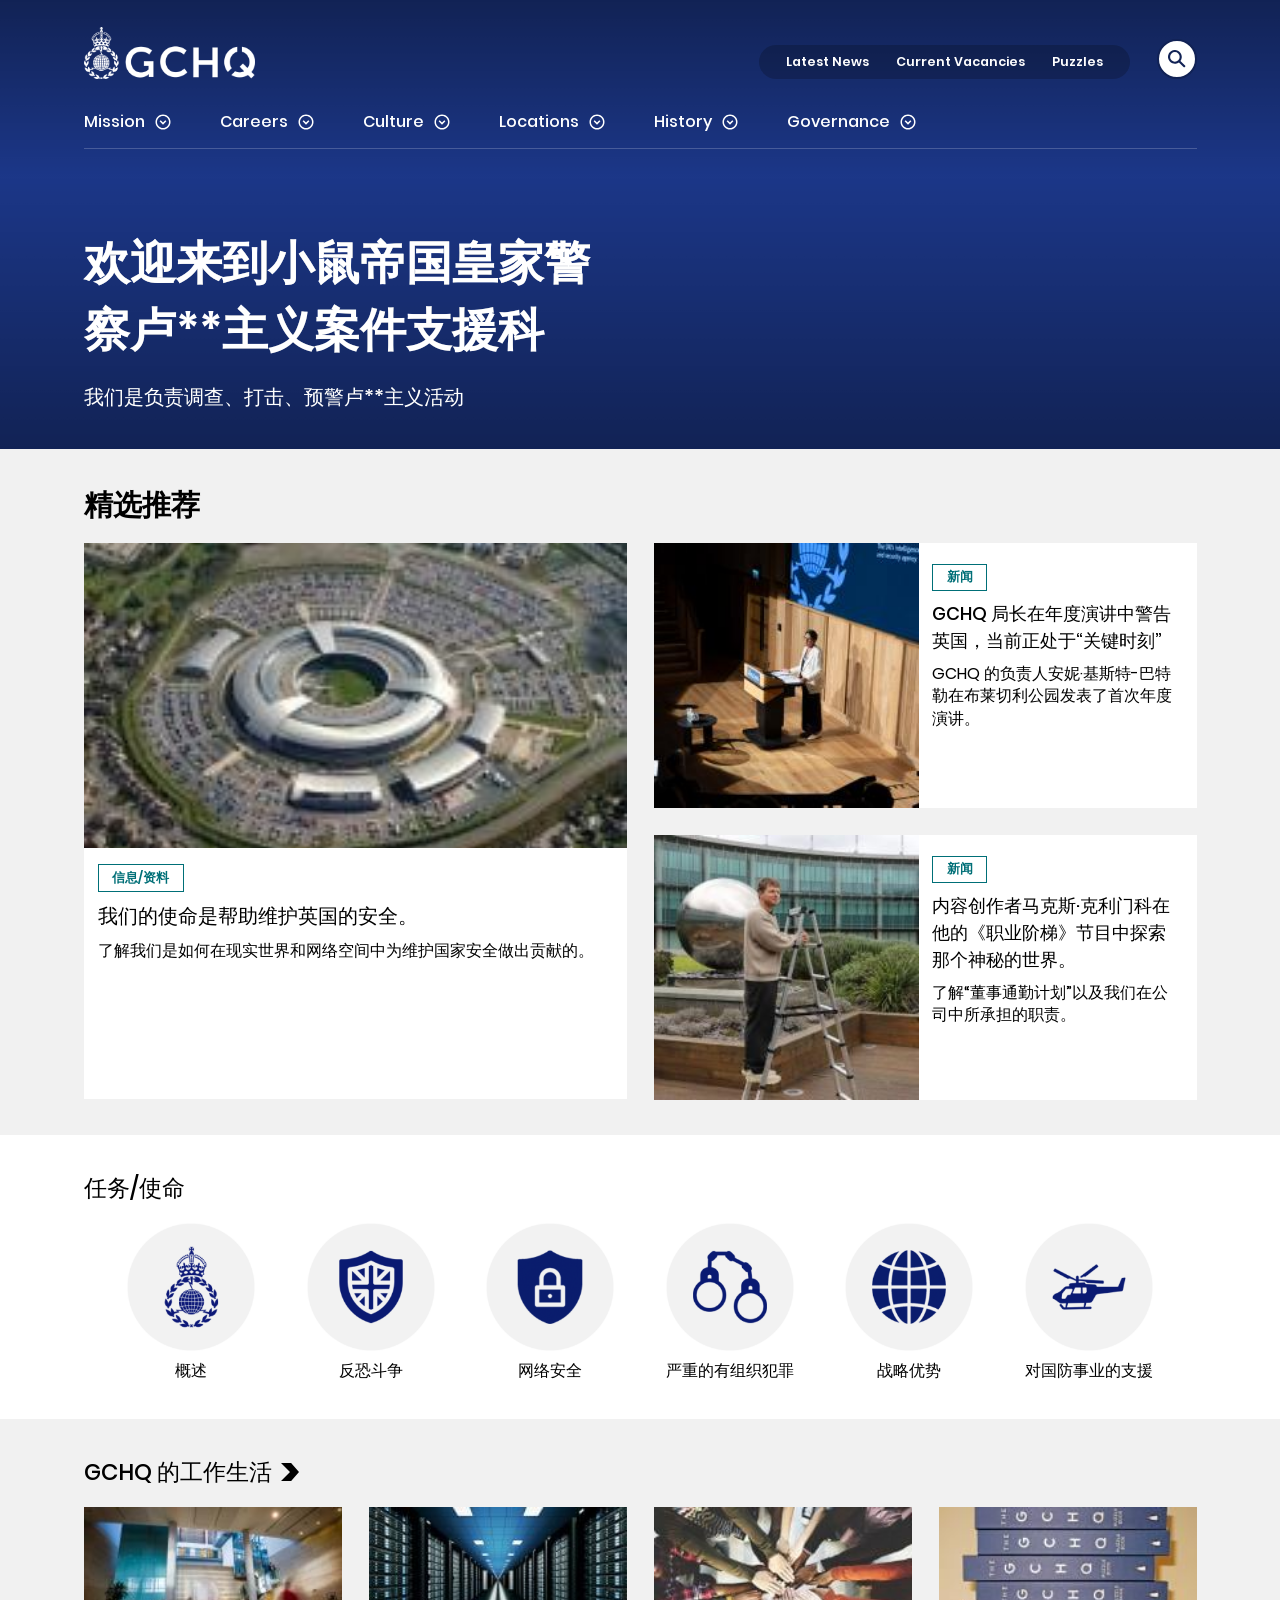
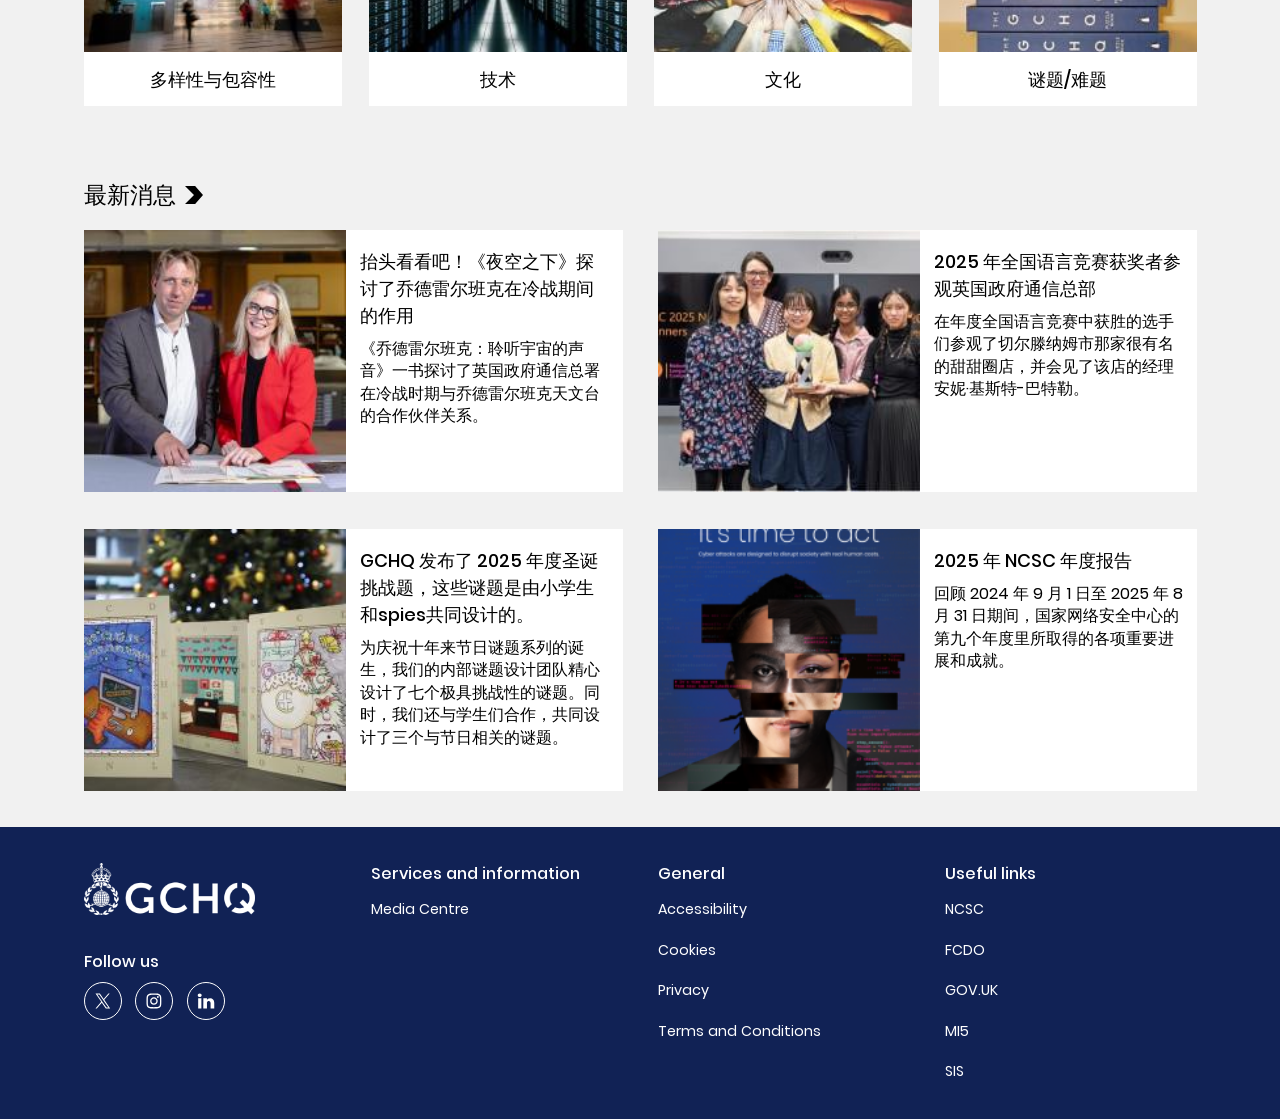
==== index.html @ 49352ff8 "Initial commit: GCHQ website with local images" ====
<!DOCTYPE html>
<!-- saved from url=(0024)https://www.gchq.gov.uk/ -->
<html lang="en" dir="ltr" prefix="og: https://ogp.me/ns#" class=" js" data-immersive-translate-page-theme="light" imt-state="translation" imt-translation-dir="ltr" imt-trans-position="after"><head><meta http-equiv="Content-Type" content="text/html; charset=UTF-8"><meta name="description" content="We are the UK&#39;s intelligence, security and cyber agency. Our mission is to help keep the country safe."><link rel="canonical" href="https://www.gchq.gov.uk/"><link rel="shortlink" href="https://www.gchq.gov.uk/"><link rel="image_src" href="./index_files/Benhall768x512.jpg"><meta property="og:site_name" content="GCHQ"><meta property="og:url" content="https://www.gchq.gov.uk/node/3"><meta property="og:title" content="Welcome to GCHQ"><meta property="og:description" content="We are the UK&#39;s intelligence, security and cyber agency. Our mission is to help keep the country safe."><meta property="og:image" content="./index_files/Benhall768x512.jpg"><meta name="twitter:card" content="summary_large_image"><meta name="twitter:title" content="Welcome to GCHQ"><meta name="twitter:image" content="./index_files/Benhall768x512.jpg"><meta name="Generator" content="Drupal 11 (https://www.drupal.org)"><meta name="MobileOptimized" content="width"><meta name="HandheldFriendly" content="true"><meta name="viewport" content="width=device-width, initial-scale=1.0"><link rel="preconnect" href="https://challenges.cloudflare.com/"><script type="text/javascript" charset="UTF-8" async="" src="./index_files/state.js"></script><script async="" src="./index_files/gtm.js"></script><script type="application/ld+json">{"@context": "https://schema.org","@graph": [{"@type": "Organization","url": "https://www.gchq.gov.uk/","name": "GCHQ"}]
}</script><title>欢迎来到 GCHQ | GCHQ --- Welcome to GCHQ | GCHQ</title><link rel="preload" href="https://www.gchq.gov.uk/themes/custom/lakes/dist/poppins-regular-latin-DkxLoFEk.woff2" as="font" type="font/woff2" crossorigin=""><link rel="preload" href="https://www.gchq.gov.uk/themes/custom/lakes/dist/poppins-semibold-latin-D_ZEWkNb.woff2" as="font" type="font/woff2" crossorigin=""><script id="Cookiebot" src="./index_files/uc.js" data-cbid="7f0dec3a-0035-4aaa-a8b8-412ada5a6b93" data-blockingmode="manual" type="text/javascript"></script><style type="text/css" id="CookieConsentStateDisplayStyles">.cookieconsent-optin-preferences,.cookieconsent-optin-statistics,.cookieconsent-optin-marketing,.cookieconsent-optin{display:none;}.cookieconsent-optout-preferences,.cookieconsent-optout-statistics,.cookieconsent-optout-marketing,.cookieconsent-optout{display:block;display:initial;}</style><script>(function(w,d,s,l,i){w[l]=w[l]||[];w[l].push({'gtm.start':
new Date().getTime(),event:'gtm.js'});var f=d.getElementsByTagName(s)[0],
j=d.createElement(s),dl=l!='dataLayer'?'&l='+l:'';j.async=true;j.src=
'https://www.googletagmanager.com/gtm.js?id='+i+dl;f.parentNode.insertBefore(j,f);
})(window,document,'script','dataLayer','GTM-K3F92QV5');</script><link rel="stylesheet" media="all" href="./index_files/css_dYG2DkVbKYV8Iq0Ja6VbW-Ehlk04mgpDGKbf6XADHgM.css"><link rel="stylesheet" media="all" href="./index_files/css_dZpmg_loArDeGbNmFBSo0j1br8QOoW1Yzf0bjCzjagc.css"><link rel="shortcut icon" href="./index_files/favicon.ico"><link rel="apple-touch-icon" sizes="32x32" href="./index_files/apple-touch-icon.png"><link rel="icon" type="image/png" href="./index_files/favicon-32x32.png" sizes="32x32"><link rel="icon" type="image/png" href="./index_files/favicon-16x16.png" sizes="16x16"><meta name="application-name" content=" "><meta name="msapplication-TileColor" content="#FFFFFF"> <noscript><style>
:root {
--no-js: true;
}
</style></noscript><link rel="modulepreload" as="script" crossorigin="" href="https://www.gchq.gov.uk/themes/custom/lakes/dist/_menu-multistep-DRAno3XV.js"><link rel="modulepreload" as="script" crossorigin="" href="https://www.gchq.gov.uk/themes/custom/lakes/dist/breakpoints.config-BzU5xyI3.js"><link rel="modulepreload" as="script" crossorigin="" href="https://www.gchq.gov.uk/themes/custom/lakes/dist/dropdown-toggle-Cjb_x3mc.js"><link rel="modulepreload" as="script" crossorigin="" href="https://www.gchq.gov.uk/themes/custom/lakes/dist/index-B6oLHIQH.js"><link rel="modulepreload" as="script" crossorigin="" href="https://www.gchq.gov.uk/themes/custom/lakes/dist/gsap-core-DxSJLJiy.js"><link rel="modulepreload" as="script" crossorigin="" href="https://www.gchq.gov.uk/themes/custom/lakes/dist/search-dropdown-CsjLnwLG.js"><link rel="modulepreload" as="script" crossorigin="" href="https://www.gchq.gov.uk/themes/custom/lakes/dist/header-search-Co2MHhLN.js"><link rel="modulepreload" as="script" crossorigin="" href="https://www.gchq.gov.uk/themes/custom/lakes/dist/runtime-dom.esm-bundler-yxh0vnXU.js"><link rel="modulepreload" as="script" crossorigin="" href="https://www.gchq.gov.uk/themes/custom/lakes/dist/index-Cj4uk8at.js"><link rel="modulepreload" as="script" crossorigin="" href="https://www.gchq.gov.uk/themes/custom/lakes/dist/AppAutocompleteSearch-CzRXW2Oe.js"><link rel="modulepreload" as="script" crossorigin="" href="https://www.gchq.gov.uk/themes/custom/lakes/dist/_plugin-vue_export-helper-DlAUqK2U.js"><link rel="stylesheet" crossorigin="" href="./index_files/AppAutocompleteSearch-SrAxgV38.css"><style data-id="immersive-translate-default-injected-css">:root {
  --immersive-translate-theme-underline-borderColor: #72ece9;
  --immersive-translate-theme-nativeUnderline-borderColor: #72ece9;
  --immersive-translate-theme-nativeDashed-borderColor: #72ece9;
  --immersive-translate-theme-nativeDotted-borderColor: #72ece9;
  --immersive-translate-theme-highlight-backgroundColor: #ffff00;
  --immersive-translate-theme-dashed-borderColor: #59c1bd;
  --immersive-translate-theme-blockquote-borderColor: #cc3355;
  --immersive-translate-theme-thinDashed-borderColor: #ff374f;
  --immersive-translate-theme-dashedBorder-borderColor: #94a3b8;
  --immersive-translate-theme-dashedBorder-borderRadius: 0;
  --immersive-translate-theme-solidBorder-borderColor: #94a3b8;
  --immersive-translate-theme-solidBorder-borderRadius: 0;
  --immersive-translate-theme-dotted-borderColor: #94a3b8;
  --immersive-translate-theme-wavy-borderColor: #72ece9;
  --immersive-translate-theme-dividingLine-borderColor: #94a3b8;
  --immersive-translate-theme-grey-textColor: #2f4f4f;
  --immersive-translate-theme-marker-backgroundColor: #fbda41;
  --immersive-translate-theme-marker-backgroundColor-rgb: 251, 218, 65;
  --immersive-translate-theme-marker2-backgroundColor: #ffff00;
  --immersive-translate-theme-background-backgroundColor: #dbafaf;
  --immersive-translate-theme-background-backgroundColor-rgb: 219, 175, 175;
  --immersive-translate-theme-background-backgroundOpacity: 12;
  --immersive-translate-theme-opacity-opacity: 10;
}

[imt-state="dual"] .immersive-translate-target-translation-pre-whitespace {
  white-space: pre-wrap !important;
}

[imt-state="dual"] .immersive-translate-pdf-target-container {
  position: absolute;
  background-color: #fff;
  font-family: -apple-system, BlinkMacSystemFont, "Segoe UI", Roboto, Helvetica,
    sans-serif;
  top: 0;
  width: 600px;
  height: 100%;
  z-index: 2;
  line-height: 1.3;
  font-size: 16px;
}
[imt-state="dual"] .immersive-translate-target-wrapper[dir="rtl"] {
  text-align: right;
}

.immersive-translate-target-wrapper {
  font-feature-settings: normal;
}

[imt-state="dual"]
  .immersive-translate-pdf-target-container
  .immersive-translate-target-wrapper {
  color: rgb(0, 0, 0);
  white-space: normal;
  position: absolute;
}

[imt-state="dual"]
  .immersive-translate-pdf-target-container
  .immersive-translate-target-wrapper
  font {
  color: inherit;
  white-space: inherit;
  position: unset;
}

[imt-state="translation"] .immersive-translate-target-wrapper > br {
  display: none;
}

[imt-state="translation"]
  .immersive-translate-target-translation-block-wrapper {
  margin: 0 !important;
}

[imt-state="dual"] .immersive-translate-target-translation-block-wrapper {
  margin: 8px 0 !important;
  display: inline-block;
}

.imt-mouse-hover-power-user-compare
  .immersive-translate-target-translation-block-wrapper {
  background-color: rgba(226, 60, 124, 0.12);
  padding: 6px;
}

[imt-trans-position="before"]
  .immersive-translate-target-translation-block-wrapper {
  display: block;
}

[imt-trans-position="before"]
  .immersive-translate-target-translation-block-wrapper {
  margin-top: 0 !important;
}

[imt-state="dual"] .immersive-translate-target-translation-pdf-block-wrapper {
  margin: 0 !important;
  display: inline-block;
}

[imt-state="dual"] .immersive-translate-target-translation-theme-grey-inner,
[imt-state="translation"] .immersive-translate-target-translation-theme-grey-inner,
[imt-state="translation"]
  [data-imt-translation-only="1"].immersive-translate-target-inner.immersive-translate-target-translation-theme-grey {
  color: var(--immersive-translate-theme-grey-textColor);
}

[imt-state="dual"]
  .immersive-translate-target-translation-theme-underline-inner {
  border-bottom: 1px solid
    var(--immersive-translate-theme-underline-borderColor) !important;
}

[imt-state="dual"]
  .immersive-translate-target-translation-theme-nativeUnderline-inner,
[imt-state="translation"]
  .immersive-translate-target-translation-theme-nativeUnderline-inner,
[imt-state="translation"]
  [data-imt-translation-only="1"].immersive-translate-target-inner.immersive-translate-target-translation-theme-nativeUnderline {
  text-decoration: underline !important;
  text-decoration-color: var(
    --immersive-translate-theme-nativeUnderline-borderColor
  ) !important;
}

[imt-state="dual"]
  .immersive-translate-target-translation-block-wrapper-theme-dashedBorder {
  border: 1px dashed var(--immersive-translate-theme-dashedBorder-borderColor) !important;
  border-radius: var(
    --immersive-translate-theme-dashedBorder-borderRadius
  ) !important;
  padding: 6px;
  margin-top: 2px;
  display: inline-block;
}

[imt-state="dual"]
  .immersive-translate-target-translation-inline-wrapper-theme-dashedBorder {
  border: 1px dashed var(--immersive-translate-theme-dashedBorder-borderColor) !important;
  border-radius: var(
    --immersive-translate-theme-dashedBorder-borderRadius
  ) !important;
  padding: 2px;
}

[imt-state="dual"]
  .immersive-translate-target-translation-block-wrapper-theme-solidBorder {
  border: 1px solid var(--immersive-translate-theme-solidBorder-borderColor) !important;
  border-radius: var(
    --immersive-translate-theme-solidBorder-borderRadius
  ) !important;
  padding: 6px;
  margin-top: 2px;
  display: inline-block;
}

[imt-state="dual"]
  .immersive-translate-target-translation-inline-wrapper-theme-solidBorder {
  border: 1px solid var(--immersive-translate-theme-solidBorder-borderColor) !important;
  border-radius: var(
    --immersive-translate-theme-solidBorder-borderRadius
  ) !important;
  padding: 2px;
}

[imt-state="dual"]
  .immersive-translate-target-translation-theme-nativeDashed-inner,
[imt-state="translation"]
  .immersive-translate-target-translation-theme-nativeDashed-inner,
[imt-state="translation"]
  [data-imt-translation-only="1"].immersive-translate-target-inner.immersive-translate-target-translation-theme-nativeDashed {
  text-decoration: underline !important;
  text-decoration-color: var(
    --immersive-translate-theme-nativeDashed-borderColor
  ) !important;
  text-decoration-style: dashed !important;
}

[imt-state="dual"]
  .immersive-translate-target-translation-theme-thinDashed-inner {
  border-bottom: 1px dashed
    var(--immersive-translate-theme-thinDashed-borderColor) !important;
}

[imt-state="dual"] .immersive-translate-target-translation-theme-dotted-inner {
  background-image: linear-gradient(
    to right,
    var(--immersive-translate-theme-dotted-borderColor) 30%,
    rgba(255, 255, 255, 0) 0%
  );
  background-position: bottom;
  background-size: 5px 1px;
  background-repeat: repeat-x;
  padding-bottom: 3px;
}

[imt-state="dual"]
  .immersive-translate-target-translation-theme-nativeDotted-inner,
[imt-state="translation"]
  .immersive-translate-target-translation-theme-nativeDotted-inner,
[imt-state="translation"]
  [data-imt-translation-only="1"].immersive-translate-target-inner.immersive-translate-target-translation-theme-nativeDotted {
  text-decoration: underline !important;
  text-decoration-color: var(
    --immersive-translate-theme-nativeDotted-borderColor
  ) !important;
  text-decoration-style: dotted !important;
}

[imt-state="dual"] .immersive-translate-target-translation-theme-wavy-inner,
[imt-state="translation"] .immersive-translate-target-translation-theme-wavy-inner,
[imt-state="translation"]
  [data-imt-translation-only="1"].immersive-translate-target-inner.immersive-translate-target-translation-theme-wavy {
  text-decoration: underline !important;
  text-decoration-color: var(
    --immersive-translate-theme-wavy-borderColor
  ) !important;
  text-decoration-style: wavy !important;
}

[imt-state="dual"] .immersive-translate-target-translation-theme-dashed-inner {
  background: linear-gradient(
      to right,
      var(--immersive-translate-theme-dashed-borderColor) 0%,
      var(--immersive-translate-theme-dashed-borderColor) 50%,
      transparent 50%,
      transparent 100%
    )
    repeat-x left bottom;
  background-size: 8px 2px;
  padding-bottom: 2px;
}

[imt-state="dual"]
  .immersive-translate-target-translation-block-wrapper-theme-dividingLine::before {
  content: "";
  display: block;
  max-width: 80px;
  width: 10%;
  border-top: 1px dashed
    var(--immersive-translate-theme-dividingLine-borderColor);
  padding-top: 8px;
}

[imt-state="dual"]
  .immersive-translate-target-translation-inline-wrapper-theme-dividingLine::before {
  content: "";
  border-left: 1px dashed
    var(--immersive-translate-theme-dividingLine-borderColor);
  max-height: 16px;
  height: 16px;
  padding-left: 8px;
}

[imt-state="dual"]
  .immersive-translate-target-translation-theme-highlight-inner,
[imt-state="translation"]
  .immersive-translate-target-translation-theme-highlight-inner,
[imt-state="translation"]
  [data-imt-translation-only="1"].immersive-translate-target-inner.immersive-translate-target-translation-theme-highlight {
  background: var(--immersive-translate-theme-highlight-backgroundColor);
  box-decoration-break: clone;
  -webkit-box-decoration-break: clone;
}

[imt-state="dual"]
  .immersive-translate-target-translation-block-wrapper-theme-marker {
  line-height: 1.5em;
}

[imt-state="dual"] .immersive-translate-target-translation-theme-marker2-inner {
  font-weight: bold;
  text-shadow: 10px 0px 3px
      var(--immersive-translate-theme-marker2-backgroundColor),
    16px 3px 9px var(--immersive-translate-theme-marker2-backgroundColor),
    2px 0px 6px var(--immersive-translate-theme-marker2-backgroundColor),
    -12px 0px 12px var(--immersive-translate-theme-marker2-backgroundColor) !important;
}

[imt-state="dual"] .immersive-translate-target-translation-theme-marker-inner {
  /* TODO: add more texture */
  background: linear-gradient(
    to right,
    rgba(var(--immersive-translate-theme-marker-backgroundColor-rgb), 0.1),
    rgba(var(--immersive-translate-theme-marker-backgroundColor-rgb), 0.9) 3%,
    rgba(var(--immersive-translate-theme-marker-backgroundColor-rgb), 0.9) 35%,
    rgba(var(--immersive-translate-theme-marker-backgroundColor-rgb), 0.9) 70%,
    rgba(var(--immersive-translate-theme-marker-backgroundColor-rgb), 0.8) 95%,
    rgba(var(--immersive-translate-theme-marker-backgroundColor-rgb), 0.3)
  );
  box-decoration-break: clone;
  -webkit-box-decoration-break: clone;
}

[imt-state="dual"] .immersive-translate-target-translation-theme-weakening,
[imt-state="translation"] .immersive-translate-target-translation-theme-weakening,
[imt-state="translation"]
  [data-imt-translation-only="1"].immersive-translate-target-inner.immersive-translate-target-translation-theme-weakening {
  opacity: 0.618 !important;
}

[imt-state="dual"] .immersive-translate-target-translation-theme-italic,
[imt-state="translation"] .immersive-translate-target-translation-theme-italic,
[imt-state="translation"]
  [data-imt-translation-only="1"].immersive-translate-target-inner.immersive-translate-target-translation-theme-italic {
  font-style: italic !important;
}

[imt-state="dual"] .immersive-translate-target-translation-theme-bold,
[imt-state="translation"] .immersive-translate-target-translation-theme-bold,
[imt-state="translation"]
  [data-imt-translation-only="1"].immersive-translate-target-inner.immersive-translate-target-translation-theme-bold {
  font-weight: bold !important;
}

[imt-state="dual"]
  .immersive-translate-target-translation-block-wrapper-theme-paper {
  margin: 8px 0;
  box-shadow: rgba(0, 0, 0, 0.24) 0px 3px 8px;
  padding: 16px 32px;
  display: inline-block;
}

[imt-state="dual"]
  .immersive-translate-target-translation-block-wrapper-theme-blockquote {
  border-left: 4px solid var(--immersive-translate-theme-blockquote-borderColor) !important;
  padding-left: 12px !important;
  margin-top: 4px;
  margin-bottom: 4px;
  padding-top: 4px;
  padding-bottom: 4px;
  display: inline-block;
}

[imt-state="dual"] .immersive-translate-target-translation-theme-mask-inner {
  filter: blur(5px) !important;
  transition: filter 0.3s ease !important;
  border-radius: 10px;
  display: inline-block;
}

[data-immersive-translate-root-translation-theme="none"]
  .immersive-translate-target-translation-theme-mask-inner {
  filter: none !important;
}

[data-immersive-translate-root-translation-theme="mask"]
  .immersive-translate-target-inner {
  filter: blur(5px) !important;
  transition: filter 0.3s ease !important;
  border-radius: 10px;
  display: inline-block;
}

/* opacity theme start */

[imt-state="dual"] .immersive-translate-target-translation-theme-opacity-inner {
  filter: opacity(
    calc(var(--immersive-translate-theme-opacity-opacity) * 1%)
  ) !important;
  transition: filter 0.3s ease !important;
  border-radius: 10px;
  display: inline-block;
}

[data-immersive-translate-root-translation-theme="none"]
  .immersive-translate-target-translation-theme-opacity-inner {
  filter: none !important;
}
[data-immersive-translate-root-translation-theme="opacity"]
  .immersive-translate-target-inner,
[imt-state="dual"]
  .immersive-translate-target-translation-theme-opacity-inner:hover {
  filter: opacity(
    calc(var(--immersive-translate-theme-opacity-opacity) * 1%)
  ) !important;
  transition: filter 0.3s ease !important;
  border-radius: 10px;
  display: inline-block;
}

[imt-state="dual"]
  .immersive-translate-target-translation-theme-opacity-inner:hover {
  filter: none !important;
}

[imt-state="dual"]
  .immersive-translate-target-translation-theme-mask-inner:hover {
  filter: none !important;
}
[data-immersive-translate-root-translation-theme="opacity"]
  .immersive-translate-target-inner:hover {
  filter: none !important;
}

[data-immersive-translate-root-translation-theme="mask"]
  .immersive-translate-target-inner:hover {
  filter: none !important;
}

/* opacity theme end */

/* background theme start */
[imt-state="dual"]
  .immersive-translate-target-translation-block-wrapper-theme-background {
  margin: 8px 0;
  background: rgba(
    var(--immersive-translate-theme-background-backgroundColor-rgb),
    calc(var(--immersive-translate-theme-background-backgroundOpacity) * 1%)
  );
  border-radius: 4px;
  box-shadow: unset !important;
  padding: 12px;
  display: inline-block;
}
[imt-state="dual"]
  .immersive-translate-target-translation-theme-background-inner {
  background: rgba(
    var(--immersive-translate-theme-background-backgroundColor-rgb),
    calc(var(--immersive-translate-theme-background-backgroundOpacity) * 1%)
  );
  padding-left: 6px;
  padding-right: 6px;
  box-decoration-break: clone;
  -webkit-box-decoration-break: clone;
}
[imt-state="dual"]
  .immersive-translate-target-translation-block-wrapper
  .immersive-translate-target-translation-theme-background-inner {
  background: unset;
  padding-left: unset;
  padding-right: unset;
}
/* background theme end */

/* vertical css , please remain it in the last one. */
.immersive-translate-target-translation-vertical-block-wrapper {
  margin: 0px 8px !important;
}

.immersive-translate-text {
  font-size: 15px !important;
}

.immersive-translate-error-toast {
  position: fixed;
  top: 5%;
  z-index: 99999999;
  left: 0;
  right: 0;
  margin: auto;
  max-width: 300px;
  padding: 16px;
  border-radius: 12px;
  background-color: rgba(0, 0, 0, 0.8);
  display: flex;
  flex-direction: row;
  justify-content: space-between;
}

@media all and (min-width: 750px) {
  .immersive-translate-error-toast {
    max-width: 400px;
  }
}

.immersive-translate-clickable-button {
  cursor: pointer;
}

.immersive-translate-help-button {
  cursor: pointer;
}

.immersive-translate-loading-text:before {
  content: "...";
}

/* dark mode for loading */

@media only screen and (prefers-color-scheme: dark) {
  .immersive-translate-loading {
    border: 2px rgba(255, 255, 255, 0.25) solid !important;
    border-top: 2px rgba(255, 255, 255, 1) solid !important;
  }
}

.immersive-translate-error-wrapper {
  position: relative;
  display: inline-flex;
  padding: 6px;
  margin: 0 12px;
  white-space: nowrap;
  font-size: 0.9em;
}
[lang="zh-CN"] .immersive-translate-error-wrapper {
  font-size: 0.75em;
}
[lang="zh-TW"] .immersive-translate-error-wrapper {
  font-size: 0.75em;
}

.immersive-translate-tooltip {
  position: relative;
  display: inline-flex;
  /* little indicater to indicate it's hoverable */
}

.immersive-translate-tooltip-content {
  /* here's the magic */
  position: absolute;
  z-index: 100000000000;

  left: 50%;
  bottom: 0;
  transform: translate(-50%, 110%);
  line-height: 1;
  /* and add a small left margin */

  /* basic styles */
  width: max-content;
  max-width: 250px;
  word-wrap: break-word;
  white-space: pre-line;
  padding: 10px;
  border-radius: 10px;
  background: #000c;
  color: #fff;
  text-align: center;
  font-size: 14px;
  display: none;
  /* hide by default */
}

.immersive-translate-tooltip:hover .immersive-translate-tooltip-content {
  display: inline-block;
}

.immersive-translate-tooltip:hover + .immersive-translate-tooltip-content {
  display: inline-block;
}

.immersive-translate-tooltip-content-table {
  left: unset !important;
  bottom: unset !important;
  transform: translate(-10%, 50%) !important;
}

.immersive-translate-tooltip:hover:before {
  display: inline-block;
}

.immersive-translate-loading-spinner {
  vertical-align: middle !important;
  width: 10px !important;
  height: 10px !important;
  display: inline-block !important;
  margin: 0 4px !important;
  border: 2px rgba(221, 244, 255, 0.6) solid !important;
  border-top: 2px rgba(0, 0, 0, 0.375) solid !important;
  border-left: 2px rgba(0, 0, 0, 0.375) solid !important;
  border-radius: 50% !important;
  padding: 0 !important;
  -webkit-animation: immersive-translate-loading-animation 0.6s infinite linear !important;
  animation: immersive-translate-loading-animation 0.6s infinite linear !important;
}

@-webkit-keyframes immersive-translate-loading-animation {
  from {
    -webkit-transform: rotate(0deg);
  }

  to {
    -webkit-transform: rotate(359deg);
  }
}

@keyframes immersive-translate-loading-animation {
  from {
    transform: rotate(0deg);
  }

  to {
    transform: rotate(359deg);
  }
}

.imt-image-status {
  background-color: rgba(0, 0, 0, 0.5);
  display: flex;
  flex-direction: column;
  align-items: center;
  justify-content: center;
  color: var(--bg-2, #fff);
  font-size: 14px;
}
</style><style data-id="immersive-translate-user-custom-style">:root {

.immersive-translate-target-inner { font-family: inherit; }


.immersive-translate-target-inner { font-family: inherit; }
}
</style><style data-id="immersive-translate-dynamic-injected-css">.immersive-translate-target-wrapper[dir='rtl'] {text-align: right;display:block!important;}
[dir='rtl'] .immersive-translate-target-wrapper:not([dir]) {text-align:left;direction:ltr;}
[imt-translation-dir=rtl] [data-imt-translation-only] {text-align:right;}
.immersive-translate-target-wrapper {word-break:break-word; user-select:text; font-feature-settings:normal;}
[imt-state=dual] .immersive-translate-target-translation-block-wrapper-theme-dividingLine::before {display:block;}
[imt-trans-position=before] .immersive-translate-target-translation-block-wrapper {display:block!important;}
[data-imt-clamp-unlocked] {scrollbar-width: none;-ms-overflow-style: none;}
[data-imt-clamp-unlocked]::-webkit-scrollbar {display: none;}
table [data-imt-split-divider] {display: none !important;}
.side_list a,.title a,.tit,.item-title {-webkit-line-clamp:unset!important;height:unset!important;}
details {height:unset!important;}
.product-title {height:unset!important;-webkit-line-clamp:unset!important;}
.plugin-product-comment-content {height:unset!important;-webkit-line-clamp:unset!important;}
div.jdd-product-info-box {height:unset!important;}
span.hotData-text { -webkit-line-clamp: unset !important; line-clamp: unset !important;}
div.line-clamp-4 { -webkit-line-clamp: unset; max-height: unset;}
[class*='titleTypography'] {-webkit-line-clamp: unset !important;}
.div-text-line-three { -webkit-line-clamp: unset; max-height: unset;}
.data-title { -webkit-line-clamp: unset!important; max-height: unset!important;}
.paper-title,.search-result-abstract.folded,.list-group-item-mod h5 { -webkit-line-clamp: unset!important; max-height: unset!important;}
.kb-advanced-heading-link,.limited-text { -webkit-line-clamp: unset!important; max-height: unset!important;}
.entry-card-title,.entry-card-snippet { -webkit-line-clamp: unset!important; max-height: unset!important;}
span.line-clamp-2 { -webkit-line-clamp: unset!important; max-height: unset!important;}
.css-1yo0yr8 {-webkit-line-clamp: unset!important; max-height: unset!important;}
[class*='line-clamp-'],[class*='line-clamp-'] font {white-space:unset!important;-webkit-line-clamp: unset!important; max-height: unset!important;}
.product-card__brand-wrap {white-space:unset;}
.card-recommend-oneImg article h4 {max-height:unset;-webkit-line-clamp:unset;}
.description__4cb8a {max-height:unset;-webkit-line-clamp:unset;}
.link-container {height:unset!important;-webkit-line-clamp:unset!important;}
</style></head><body class="path-frontpage page-node-type-homepage no-js" data-theme=""> <noscript><style>
:root {
--no-js: true;
}
</style></noscript> <noscript><iframe src="https://www.googletagmanager.com/ns.html?id=GTM-K3F92QV5" height="0" width="0" style="display:none;visibility:hidden"></iframe></noscript><div class="hidden w-0 h-0"> <svg xmlns="http://www.w3.org/2000/svg" xmlns:xlink="http://www.w3.org/1999/xlink"><symbol id="icon-add" viewBox="0 0 14 14"><path d="M14 6v2H0V6h14Z" class="shp0"></path><path d="M6 0h2v14H6V0Z" class="shp0"></path></symbol><use xlink:href="#icon-add" width="14" height="14" y="0"></use><symbol id="icon-arrow" viewBox="0 0 24 24"><path d="M13 2v16.175l4.6-4.575L19 15l-7 7-7-7 1.4-1.425 4.6 4.6V2z"></path></symbol><use xlink:href="#icon-arrow" width="24" height="24" y="14"></use><symbol id="icon-bookmark" viewBox="0 0 24 24"><path d="M5 21V5c0-.55.196-1.02.588-1.412A1.926 1.926 0 0 1 7 3h10c.55 0 1.02.196 1.413.587C18.804 3.98 19 4.45 19 5v16l-7-3zm2-3.05 5-2.15 5 2.15V5H7z"></path></symbol><use xlink:href="#icon-bookmark" width="24" height="24" y="38"></use><symbol id="icon-bullet" viewBox="0 0 24 24"><circle cx="12" cy="12" r="3"></circle></symbol><use xlink:href="#icon-bullet" width="24" height="24" y="62"></use><symbol id="icon-calendar" viewBox="0 0 24 24"><path d="M5 22c-.55 0-1.02-.196-1.412-.587A1.926 1.926 0 0 1 3 20V6c0-.55.196-1.02.587-1.412A1.926 1.926 0 0 1 5 4h1V2h2v2h8V2h2v2h1c.55 0 1.02.196 1.413.588.391.391.587.862.587 1.412v14c0 .55-.196 1.02-.587 1.413A1.926 1.926 0 0 1 19 22zm0-2h14V10H5zM5 8h14V6H5z"></path></symbol><use xlink:href="#icon-calendar" width="24" height="24" y="86"></use><symbol id="icon-caution" viewBox="0 0 24 24"><path d="M12 17c.283 0 .52-.096.713-.288A.968.968 0 0 0 13 16a.968.968 0 0 0-.287-.713A.968.968 0 0 0 12 15a.968.968 0 0 0-.713.287A.968.968 0 0 0 11 16c0 .283.096.52.287.712.192.192.43.288.713.288m-1-4h2V7h-2zm1 9a9.738 9.738 0 0 1-3.9-.788 10.099 10.099 0 0 1-3.175-2.137c-.9-.9-1.612-1.958-2.137-3.175A9.738 9.738 0 0 1 2 12c0-1.383.263-2.683.788-3.9a10.099 10.099 0 0 1 2.137-3.175c.9-.9 1.958-1.612 3.175-2.137A9.738 9.738 0 0 1 12 2c1.383 0 2.683.263 3.9.788a10.098 10.098 0 0 1 3.175 2.137c.9.9 1.613 1.958 2.137 3.175A9.738 9.738 0 0 1 22 12a9.738 9.738 0 0 1-.788 3.9 10.098 10.098 0 0 1-2.137 3.175c-.9.9-1.958 1.613-3.175 2.137A9.738 9.738 0 0 1 12 22m0-2c2.233 0 4.125-.775 5.675-2.325C19.225 16.125 20 14.233 20 12c0-2.233-.775-4.125-2.325-5.675C16.125 4.775 14.233 4 12 4c-2.233 0-4.125.775-5.675 2.325C4.775 7.875 4 9.767 4 12c0 2.233.775 4.125 2.325 5.675C7.875 19.225 9.767 20 12 20"></path></symbol><use xlink:href="#icon-caution" width="24" height="24" y="110"></use><symbol id="icon-check" viewBox="0 0 24 24"><g data-name="Layer 2"><g data-name="Layer 1"><circle cx="12" cy="12" r="12"></circle><path d="m17.63 8.14-7.5 7.5-3.75-3.75" style="fill:none;stroke:#fff;stroke-miterlimit:10;stroke-width:3px"></path></g></g></symbol><use xlink:href="#icon-check" width="24" height="24" y="134"></use><symbol id="icon-chevron-circle-down" viewBox="0 0 24 24"><path d="M12 12.675L8.925 9.6L7.5 11L12 15.5L16.5 11L15.075 9.6L12 12.675ZM2 12C2 10.6167 2.2625 9.31667 2.7875 8.1C3.3125 6.88333 4.025 5.825 4.925 4.925C5.825 4.025 6.88333 3.3125 8.1 2.7875C9.31667 2.2625 10.6167 2 12 2C13.3833 2 14.6833 2.2625 15.9 2.7875C17.1167 3.3125 18.175 4.025 19.075 4.925C19.975 5.825 20.6875 6.88333 21.2125 8.1C21.7375 9.31667 22 10.6167 22 12C22 13.3833 21.7375 14.6833 21.2125 15.9C20.6875 17.1167 19.975 18.175 19.075 19.075C18.175 19.975 17.1167 20.6875 15.9 21.2125C14.6833 21.7375 13.3833 22 12 22C10.6167 22 9.31667 21.7375 8.1 21.2125C6.88333 20.6875 5.825 19.975 4.925 19.075C4.025 18.175 3.3125 17.1167 2.7875 15.9C2.2625 14.6833 2 13.3833 2 12ZM4 12C4 14.2333 4.775 16.125 6.325 17.675C7.875 19.225 9.76667 20 12 20C14.2333 20 16.125 19.225 17.675 17.675C19.225 16.125 20 14.2333 20 12C20 9.76667 19.225 7.875 17.675 6.325C16.125 4.775 14.2333 4 12 4C9.76667 4 7.875 4.775 6.325 6.325C4.775 7.875 4 9.76667 4 12Z"></path></symbol><use xlink:href="#icon-chevron-circle-down" width="24" height="24" y="158"></use><symbol id="icon-chevron-circle-left" viewBox="0 0 24 24"><path d="M11.325 12L14.4 8.925L13 7.5L8.5 12L13 16.5L14.4 15.075L11.325 12ZM12 2C13.3833 2 14.6833 2.2625 15.9 2.7875C17.1167 3.3125 18.175 4.025 19.075 4.925C19.975 5.825 20.6875 6.88333 21.2125 8.1C21.7375 9.31667 22 10.6167 22 12C22 13.3833 21.7375 14.6833 21.2125 15.9C20.6875 17.1167 19.975 18.175 19.075 19.075C18.175 19.975 17.1167 20.6875 15.9 21.2125C14.6833 21.7375 13.3833 22 12 22C10.6167 22 9.31667 21.7375 8.1 21.2125C6.88333 20.6875 5.825 19.975 4.925 19.075C4.025 18.175 3.3125 17.1167 2.7875 15.9C2.2625 14.6833 2 13.3833 2 12C2 10.6167 2.2625 9.31666 2.7875 8.1C3.3125 6.88333 4.025 5.825 4.925 4.925C5.825 4.025 6.88333 3.3125 8.1 2.7875C9.31667 2.2625 10.6167 2 12 2ZM12 4C9.76667 4 7.875 4.775 6.325 6.325C4.775 7.875 4 9.76666 4 12C4 14.2333 4.775 16.125 6.325 17.675C7.875 19.225 9.76667 20 12 20C14.2333 20 16.125 19.225 17.675 17.675C19.225 16.125 20 14.2333 20 12C20 9.76667 19.225 7.875 17.675 6.325C16.125 4.775 14.2333 4 12 4Z"></path></symbol><use xlink:href="#icon-chevron-circle-left" width="24" height="24" y="182"></use><symbol id="icon-chevron-circle-right" viewBox="0 0 24 24"><path d="M12.675 12L9.6 15.075L11 16.5L15.5 12L11 7.5L9.6 8.925L12.675 12ZM12 22C10.6167 22 9.31667 21.7375 8.1 21.2125C6.88333 20.6875 5.825 19.975 4.925 19.075C4.025 18.175 3.3125 17.1167 2.7875 15.9C2.2625 14.6833 2 13.3833 2 12C2 10.6167 2.2625 9.31667 2.7875 8.1C3.3125 6.88333 4.025 5.825 4.925 4.925C5.825 4.025 6.88333 3.3125 8.1 2.7875C9.31667 2.2625 10.6167 2 12 2C13.3833 2 14.6833 2.2625 15.9 2.7875C17.1167 3.3125 18.175 4.025 19.075 4.925C19.975 5.825 20.6875 6.88333 21.2125 8.1C21.7375 9.31667 22 10.6167 22 12C22 13.3833 21.7375 14.6833 21.2125 15.9C20.6875 17.1167 19.975 18.175 19.075 19.075C18.175 19.975 17.1167 20.6875 15.9 21.2125C14.6833 21.7375 13.3833 22 12 22ZM12 20C14.2333 20 16.125 19.225 17.675 17.675C19.225 16.125 20 14.2333 20 12C20 9.76667 19.225 7.875 17.675 6.325C16.125 4.775 14.2333 4 12 4C9.76667 4 7.875 4.775 6.325 6.325C4.775 7.875 4 9.76667 4 12C4 14.2333 4.775 16.125 6.325 17.675C7.875 19.225 9.76667 20 12 20Z"></path></symbol><use xlink:href="#icon-chevron-circle-right" width="24" height="24" y="206"></use><symbol id="icon-chevron-circle-up" viewBox="0 0 24 24"><path d="M12 11.325L15.075 14.4L16.5 13L12 8.5L7.5 13L8.925 14.4L12 11.325ZM22 12C22 13.3833 21.7375 14.6833 21.2125 15.9C20.6875 17.1167 19.975 18.175 19.075 19.075C18.175 19.975 17.1167 20.6875 15.9 21.2125C14.6833 21.7375 13.3833 22 12 22C10.6167 22 9.31667 21.7375 8.1 21.2125C6.88333 20.6875 5.825 19.975 4.925 19.075C4.025 18.175 3.3125 17.1167 2.7875 15.9C2.2625 14.6833 2 13.3833 2 12C2 10.6167 2.2625 9.31667 2.7875 8.1C3.3125 6.88333 4.025 5.825 4.925 4.925C5.825 4.025 6.88333 3.3125 8.1 2.7875C9.31667 2.2625 10.6167 2 12 2C13.3833 2 14.6833 2.2625 15.9 2.7875C17.1167 3.3125 18.175 4.025 19.075 4.925C19.975 5.825 20.6875 6.88333 21.2125 8.1C21.7375 9.31667 22 10.6167 22 12ZM20 12C20 9.76667 19.225 7.875 17.675 6.325C16.125 4.775 14.2333 4 12 4C9.76667 4 7.875 4.775 6.325 6.325C4.775 7.875 4 9.76667 4 12C4 14.2333 4.775 16.125 6.325 17.675C7.875 19.225 9.76667 20 12 20C14.2333 20 16.125 19.225 17.675 17.675C19.225 16.125 20 14.2333 20 12Z"></path></symbol><use xlink:href="#icon-chevron-circle-up" width="24" height="24" y="230"></use><symbol id="icon-chevron-down" viewBox="0 0 24 24"><path d="M2 7.775 3.775 6 12 14.225 20.225 6 22 7.775l-10 10z"></path></symbol><use xlink:href="#icon-chevron-down" width="24" height="24" y="254"></use><symbol id="icon-chevron-left" viewBox="0 0 24 24"> <path d="m16.113 1.887 1.774 1.775-8.225 8.226 8.225 8.225-1.774 1.774-10-10 10-10Z"></path></symbol><use xlink:href="#icon-chevron-left" width="24" height="24" y="278"></use><symbol id="icon-chevron-right-thick" viewBox="0 0 16 16"><title>icons/chevron/16px/black</title><path fill-rule="evenodd" d="M0 0h9l7 8-7 8H0l8-8z"></path></symbol><use xlink:href="#icon-chevron-right-thick" width="16" height="16" y="302"></use><symbol id="icon-chevron-right" viewBox="0 0 24 24"><path d="M7.88755 21.8875L6.11255 20.1125L14.3375 11.8875L6.11255 3.66245L7.88755 1.88745L17.8875 11.8875L7.88755 21.8875Z"></path></symbol><use xlink:href="#icon-chevron-right" width="24" height="24" y="318"></use><symbol id="icon-chevron-small" viewBox="0 0 24 24"><path d="M12 12.675 8.925 9.6 7.5 11l4.5 4.5 4.5-4.5-1.425-1.4zM2 12c0-1.383.263-2.683.788-3.9a10.099 10.099 0 0 1 2.137-3.175c.9-.9 1.958-1.612 3.175-2.137A9.738 9.738 0 0 1 12 2c1.383 0 2.683.263 3.9.788a10.098 10.098 0 0 1 3.175 2.137c.9.9 1.613 1.958 2.137 3.175A9.738 9.738 0 0 1 22 12a9.738 9.738 0 0 1-.788 3.9 10.098 10.098 0 0 1-2.137 3.175c-.9.9-1.958 1.613-3.175 2.137A9.738 9.738 0 0 1 12 22a9.738 9.738 0 0 1-3.9-.788 10.099 10.099 0 0 1-3.175-2.137c-.9-.9-1.612-1.958-2.137-3.175A9.738 9.738 0 0 1 2 12m2 0c0 2.233.775 4.125 2.325 5.675C7.875 19.225 9.767 20 12 20c2.233 0 4.125-.775 5.675-2.325C19.225 16.125 20 14.233 20 12c0-2.233-.775-4.125-2.325-5.675C16.125 4.775 14.233 4 12 4c-2.233 0-4.125.775-5.675 2.325C4.775 7.875 4 9.767 4 12"></path></symbol><use xlink:href="#icon-chevron-small" width="24" height="24" y="342"></use><symbol id="icon-chevron-up--blue-bg" viewBox="0 0 24 24"><g fill="none" fill-rule="nonzero"><circle cx="12" cy="12" r="12" fill="#2c5ed8"></circle><path stroke="#FFF" stroke-width="2" d="m6 15 6-6 6 6"></path></g></symbol><use xlink:href="#icon-chevron-up--blue-bg" width="24" height="24" y="366"></use><symbol id="icon-chevron-up" viewBox="0 0 24 24"> <path d="m22 16-1.775 1.775L12 9.55l-8.225 8.225L2 16 12 6l10 10Z"></path></symbol><use xlink:href="#icon-chevron-up" width="24" height="24" y="390"></use><symbol id="icon-clipboard" viewBox="0 0 24 24"><path d="M5 22c-.55 0-1.02-.196-1.412-.587A1.926 1.926 0 0 1 3 20V6c0-.55.196-1.02.587-1.412A1.926 1.926 0 0 1 5 4h4.175c.183-.583.542-1.062 1.075-1.437A2.978 2.978 0 0 1 12 2a3 3 0 0 1 1.787.563c.525.374.88.854 1.063 1.437H19c.55 0 1.02.196 1.413.588.391.391.587.862.587 1.412v14c0 .55-.196 1.02-.587 1.413A1.926 1.926 0 0 1 19 22zm0-2h14V6h-2v3H7V6H5zm7-14c.283 0 .52-.096.713-.287A.967.967 0 0 0 13 5a.967.967 0 0 0-.287-.713A.968.968 0 0 0 12 4a.968.968 0 0 0-.713.287A.967.967 0 0 0 11 5c0 .283.096.52.287.713.192.191.43.287.713.287"></path></symbol><use xlink:href="#icon-clipboard" width="24" height="24" y="414"></use><symbol id="icon-copy" viewBox="0 0 24 24"><path d="M20 19H9c-.55 0-1.02-.196-1.412-.587A1.926 1.926 0 0 1 7 17V3c0-.55.196-1.02.588-1.412A1.926 1.926 0 0 1 9 1h7l6 6v10c0 .55-.196 1.02-.587 1.413A1.926 1.926 0 0 1 20 19M15 8V3H9v14h11V8zM5 23c-.55 0-1.02-.196-1.412-.587A1.926 1.926 0 0 1 3 21V7h2v14h11v2z"></path></symbol><use xlink:href="#icon-copy" width="24" height="24" y="438"></use><symbol id="icon-critical-error" viewBox="0 0 24 24"><path d="M1 21 12 2l11 19zm3.45-2h15.1L12 6zM12 18c.283 0 .52-.096.713-.288A.968.968 0 0 0 13 17a.968.968 0 0 0-.287-.712A.968.968 0 0 0 12 16a.968.968 0 0 0-.713.288A.968.968 0 0 0 11 17c0 .283.096.52.287.712.192.192.43.288.713.288m-1-3h2v-5h-2z"></path></symbol><use xlink:href="#icon-critical-error" width="24" height="24" y="462"></use><symbol id="icon-cross-mark" viewBox="0 0 24 24"><defs><style>.cls-2{fill:none;stroke:#fff;stroke-miterlimit:10;stroke-width:3px}</style></defs><circle cx="12" cy="12" r="12"></circle><path d="m7.5 16.5 9-9M16.5 16.5l-9-9" class="cls-2"></path></symbol><use xlink:href="#icon-cross-mark" width="24" height="24" y="486"></use><symbol id="icon-cross" viewBox="0 0 24 24"><path d="M6.4 19 5 17.6l5.6-5.6L5 6.4 6.4 5l5.6 5.6L17.6 5 19 6.4 13.4 12l5.6 5.6-1.4 1.4-5.6-5.6z"></path></symbol><use xlink:href="#icon-cross" width="24" height="24" y="510"></use><symbol id="icon-document" viewBox="0 0 24 24"><path d="M8 18h8v-2H8zm0-4h8v-2H8zm-2 8c-.55 0-1.02-.196-1.412-.587A1.926 1.926 0 0 1 4 20V4c0-.55.196-1.02.588-1.412A1.926 1.926 0 0 1 6 2h8l6 6v12c0 .55-.196 1.02-.587 1.413A1.926 1.926 0 0 1 18 22zm7-13V4H6v16h12V9z"></path></symbol><use xlink:href="#icon-document" width="24" height="24" y="534"></use><symbol id="icon-double-down" viewBox="0 0 24 24"><path fill-rule="evenodd" d="m6 6.4 6 6 6-6L16.6 5 12 9.6 7.4 5zm0 6 6 6 6-6-1.4-1.4-4.6 4.6L7.4 11z" clip-rule="evenodd"></path></symbol><use xlink:href="#icon-double-down" width="24" height="24" y="558"></use><symbol id="icon-download" viewBox="0 0 24 24"><path d="m12 16-5-5 1.4-1.45 2.6 2.6V4h2v8.15l2.6-2.6L17 11zm-6 4c-.55 0-1.02-.196-1.412-.587A1.926 1.926 0 0 1 4 18v-3h2v3h12v-3h2v3c0 .55-.196 1.02-.587 1.413A1.926 1.926 0 0 1 18 20z"></path></symbol><use xlink:href="#icon-download" width="24" height="24" y="582"></use><symbol id="icon-facebook" viewBox="0 0 24 24"><path d="M12.966 13.627V22H9.161v-8.373H6v-3.395h3.161V8.997C9.161 4.411 11.056 2 15.066 2c1.23 0 1.537.2 2.21.362V5.72c-.753-.133-.966-.207-1.749-.207-.929 0-1.426.267-1.88.792-.454.525-.68 1.435-.68 2.736v1.199h4.31l-1.157 3.395h-3.154z"></path></symbol><use xlink:href="#icon-facebook" width="24" height="24" y="606"></use><symbol id="icon-file" viewBox="0 0 53 64"><path fill-rule="evenodd" d="M52.706 64H0V0h36.894l15.812 16zM34.259 2.667H2.635v58.666h47.436V18.667H34.259zm7.906 40v2.666H10.54v-2.666zm0-8v2.666H10.54v-2.666zm0-8v2.666H10.54v-2.666zM36.895 16H48.98L36.894 3.77z" clip-rule="evenodd"></path></symbol><use xlink:href="#icon-file" width="53" height="64" y="630"></use><symbol id="icon-filters" viewBox="0 0 24 24"><path d="M11 21v-6h2v2h8v2h-8v2zm-8-2v-2h6v2zm4-4v-2H3v-2h4V9h2v6zm4-2v-2h10v2zm4-4V3h2v2h4v2h-4v2zM3 7V5h10v2z"></path></symbol><use xlink:href="#icon-filters" width="24" height="24" y="694"></use><symbol id="icon-info" viewBox="0 0 24 24"><path d="M11 17h2v-6h-2zm1-8c.283 0 .52-.096.713-.287A.967.967 0 0 0 13 8a.967.967 0 0 0-.287-.713A.968.968 0 0 0 12 7a.968.968 0 0 0-.713.287A.967.967 0 0 0 11 8c0 .283.096.52.287.713.192.191.43.287.713.287m0 13a9.738 9.738 0 0 1-3.9-.788 10.099 10.099 0 0 1-3.175-2.137c-.9-.9-1.612-1.958-2.137-3.175A9.738 9.738 0 0 1 2 12c0-1.383.263-2.683.788-3.9a10.099 10.099 0 0 1 2.137-3.175c.9-.9 1.958-1.612 3.175-2.137A9.738 9.738 0 0 1 12 2c1.383 0 2.683.263 3.9.788a10.098 10.098 0 0 1 3.175 2.137c.9.9 1.613 1.958 2.137 3.175A9.738 9.738 0 0 1 22 12a9.738 9.738 0 0 1-.788 3.9 10.098 10.098 0 0 1-2.137 3.175c-.9.9-1.958 1.613-3.175 2.137A9.738 9.738 0 0 1 12 22m0-2c2.233 0 4.125-.775 5.675-2.325C19.225 16.125 20 14.233 20 12c0-2.233-.775-4.125-2.325-5.675C16.125 4.775 14.233 4 12 4c-2.233 0-4.125.775-5.675 2.325C4.775 7.875 4 9.767 4 12c0 2.233.775 4.125 2.325 5.675C7.875 19.225 9.767 20 12 20"></path></symbol><use xlink:href="#icon-info" width="24" height="24" y="718"></use><symbol id="icon-instagram" viewBox="0 0 24 24"><path d="M11.893 2c-2.687 0-3.023.012-4.079.06-1.053.049-1.772.218-2.401.465A4.844 4.844 0 0 0 3.66 3.678 4.907 4.907 0 0 0 2.52 5.45c-.245.636-.412 1.363-.46 2.427C2.01 8.944 2 9.284 2 12s.011 3.056.06 4.123c.048 1.064.215 1.791.46 2.427a4.907 4.907 0 0 0 1.14 1.772c.55.556 1.102.898 1.753 1.153.63.247 1.348.416 2.401.465 1.056.048 1.392.06 4.08.06 2.686 0 3.023-.012 4.078-.06 1.053-.049 1.772-.218 2.402-.465a4.844 4.844 0 0 0 1.752-1.153 4.91 4.91 0 0 0 1.141-1.772c.245-.636.412-1.363.46-2.427.048-1.067.06-1.407.06-4.123s-.012-3.056-.06-4.123c-.048-1.064-.215-1.791-.46-2.427a4.91 4.91 0 0 0-1.14-1.772 4.844 4.844 0 0 0-1.753-1.153c-.63-.247-1.349-.416-2.402-.465C14.917 2.012 14.58 2 11.893 2m0 1.802c2.642 0 2.955.01 3.998.058.965.045 1.489.207 1.837.344.462.182.791.399 1.138.748.346.35.56.684.74 1.15.135.353.296.882.34 1.857.048 1.055.058 1.37.058 4.041 0 2.67-.01 2.986-.058 4.04-.044.976-.205 1.505-.34 1.858a3.1 3.1 0 0 1-.74 1.15 3.06 3.06 0 0 1-1.138.748c-.349.137-.872.3-1.837.344-1.043.048-1.356.058-3.998.058-2.642 0-2.954-.01-3.997-.058-.965-.045-1.489-.207-1.837-.344a3.061 3.061 0 0 1-1.138-.748 3.101 3.101 0 0 1-.74-1.15c-.136-.353-.297-.882-.34-1.857-.048-1.055-.058-1.37-.058-4.041 0-2.67.01-2.986.057-4.04.044-.976.205-1.505.34-1.858.18-.466.395-.8.741-1.15.346-.35.676-.566 1.138-.748.348-.137.872-.3 1.837-.344 1.043-.048 1.356-.058 3.997-.058m0 3.063c-2.806 0-5.08 2.299-5.08 5.135s2.275 5.135 5.08 5.135c2.806 0 5.08-2.299 5.08-5.135s-2.274-5.135-5.08-5.135m0 8.468c-1.821 0-3.297-1.492-3.297-3.333 0-1.841 1.476-3.333 3.297-3.333 1.822 0 3.298 1.492 3.298 3.333 0 1.841-1.476 3.333-3.298 3.333m6.469-8.671c0 .663-.532 1.2-1.188 1.2a1.194 1.194 0 0 1-1.187-1.2c0-.663.532-1.2 1.187-1.2.656 0 1.188.537 1.188 1.2"></path></symbol><use xlink:href="#icon-instagram" width="24" height="24" y="742"></use><symbol id="icon-link" viewBox="0 0 24 24"> <path d="M18 13v6a2 2 0 0 1-2 2H5a2 2 0 0 1-2-2V8a2 2 0 0 1 2-2h6m4-3h6v6m-11 5L21 3" stroke="#000" fill="none" stroke-width="2" stroke-linecap="round" stroke-linejoin="round"></path></symbol><use xlink:href="#icon-link" width="24" height="24" y="766"></use><symbol id="icon-linkedin" viewBox="0 0 24 24"><path fill-rule="evenodd" d="M23 22h-4.862v-7.03c0-1.841-.76-3.097-2.433-3.097-1.28 0-1.991.847-2.322 1.664-.124.294-.105.702-.105 1.11V22H8.461s.062-12.454 0-13.586h4.817v2.132c.285-.932 1.824-2.263 4.28-2.263 3.048 0 5.442 1.954 5.442 6.162zM3.59 6.714h-.031C2.006 6.714 1 5.675 1 4.36 1 3.017 2.036 2 3.62 2 5.2 2 6.173 3.014 6.204 4.355c0 1.317-1.004 2.36-2.615 2.36m-2.035 1.7h4.288V22H1.555z" clip-rule="evenodd"></path></symbol><use xlink:href="#icon-linkedin" width="24" height="24" y="790"></use><symbol id="icon-loader" viewBox="0 0 24 24"><path d="M10.14,1.16a11,11,0,0,0-9,8.92A1.59,1.59,0,0,0,2.46,12,1.52,1.52,0,0,0,4.11,10.7a8,8,0,0,1,6.66-6.61A1.42,1.42,0,0,0,12,2.69h0A1.57,1.57,0,0,0,10.14,1.16Z"><animatetransform attributeName="transform" type="rotate" dur="0.75s" values="0 12 12;360 12 12" repeatCount="indefinite"></animatetransform></path></symbol><use xlink:href="#icon-loader" width="24" height="24" y="814"></use><symbol id="icon-log-out" viewBox="0 0 24 24"><path d="M5 21c-.55 0-1.02-.196-1.412-.587A1.926 1.926 0 0 1 3 19V5c0-.55.196-1.02.587-1.412A1.926 1.926 0 0 1 5 3h7v2H5v14h7v2zm11-4-1.375-1.45 2.55-2.55H9v-2h8.175l-2.55-2.55L16 7l5 5z"></path></symbol><use xlink:href="#icon-log-out" width="24" height="24" y="838"></use><symbol id="icon-mail" viewBox="0 0 24 24"><path d="M4 20c-.55 0-1.02-.196-1.412-.587A1.926 1.926 0 0 1 2 18V6c0-.55.196-1.02.587-1.412A1.926 1.926 0 0 1 4 4h16c.55 0 1.02.196 1.413.588.391.391.587.862.587 1.412v12c0 .55-.196 1.02-.587 1.413A1.926 1.926 0 0 1 20 20zm8-7L4 8v10h16V8zm0-2 8-5H4zM4 8V6v12z"></path></symbol><use xlink:href="#icon-mail" width="24" height="24" y="862"></use><symbol id="icon-map-pin" viewBox="0 0 24 24"><path d="M12 12c.55 0 1.02-.196 1.412-.588.392-.391.588-.862.588-1.412 0-.55-.196-1.02-.588-1.412A1.926 1.926 0 0 0 12 8c-.55 0-1.02.196-1.412.588A1.926 1.926 0 0 0 10 10c0 .55.196 1.02.588 1.412.391.392.862.588 1.412.588m0 7.35c2.033-1.867 3.542-3.563 4.525-5.088C17.508 12.738 18 11.384 18 10.2c0-1.817-.58-3.304-1.738-4.462C15.105 4.579 13.683 4 12 4c-1.683 0-3.104.58-4.262 1.737C6.579 6.897 6 8.384 6 10.2c0 1.183.492 2.538 1.475 4.063.983 1.524 2.492 3.22 4.525 5.087M12 22c-2.683-2.283-4.687-4.404-6.012-6.363C4.662 13.68 4 11.868 4 10.2c0-2.5.804-4.492 2.412-5.975C8.022 2.742 9.884 2 12 2s3.98.742 5.587 2.225C19.197 5.708 20 7.7 20 10.2c0 1.667-.663 3.48-1.988 5.438C16.688 17.595 14.683 19.717 12 22"></path></symbol><use xlink:href="#icon-map-pin" width="24" height="24" y="886"></use><symbol id="icon-menu" viewBox="0 0 24 24"><path d="M3 18v-2h18v2zm0-5v-2h18v2zm0-5V6h18v2z"></path></symbol><use xlink:href="#icon-menu" width="24" height="24" y="910"></use><symbol id="icon-negative" viewBox="0 0 24 24"><path d="m8.4 17 3.6-3.6 3.6 3.6 1.4-1.4-3.6-3.6L17 8.4 15.6 7 12 10.6 8.4 7 7 8.4l3.6 3.6L7 15.6zm3.6 5a9.738 9.738 0 0 1-3.9-.788 10.099 10.099 0 0 1-3.175-2.137c-.9-.9-1.612-1.958-2.137-3.175A9.738 9.738 0 0 1 2 12c0-1.383.263-2.683.788-3.9a10.099 10.099 0 0 1 2.137-3.175c.9-.9 1.958-1.612 3.175-2.137A9.738 9.738 0 0 1 12 2c1.383 0 2.683.263 3.9.788a10.098 10.098 0 0 1 3.175 2.137c.9.9 1.613 1.958 2.137 3.175A9.738 9.738 0 0 1 22 12a9.738 9.738 0 0 1-.788 3.9 10.098 10.098 0 0 1-2.137 3.175c-.9.9-1.958 1.613-3.175 2.137A9.738 9.738 0 0 1 12 22m0-2c2.233 0 4.125-.775 5.675-2.325C19.225 16.125 20 14.233 20 12c0-2.233-.775-4.125-2.325-5.675C16.125 4.775 14.233 4 12 4c-2.233 0-4.125.775-5.675 2.325C4.775 7.875 4 9.767 4 12c0 2.233.775 4.125 2.325 5.675C7.875 19.225 9.767 20 12 20"></path></symbol><use xlink:href="#icon-negative" width="24" height="24" y="934"></use><symbol id="icon-pages" viewBox="0 0 19 22"><g fill="none" fill-rule="evenodd" stroke="#2B70B9"><path d="M7 4V1.25A.25.25 0 0 1 7.25 1h10.5a.25.25 0 0 1 .25.25v13.5a.25.25 0 0 1-.25.25H15"></path><path d="M4 7V4.25A.25.25 0 0 1 4.25 4h10.5a.25.25 0 0 1 .25.25v13.5a.25.25 0 0 1-.25.25H12"></path><path d="M1 7h11v14H1z"></path></g></symbol><use xlink:href="#icon-pages" width="19" height="22" y="958"></use><symbol id="icon-pause" viewBox="0 0 24 24"><path fill-rule="evenodd" d="M10 2H6v20h4zm8 0h-4v20h4z" clip-rule="evenodd"></path></symbol><use xlink:href="#icon-pause" width="24" height="24" y="980"></use><symbol id="icon-phone" viewBox="0 0 24 24"><path d="M19.95 21c-2.083 0-4.142-.454-6.175-1.363-2.033-.908-3.883-2.195-5.55-3.862-1.667-1.667-2.954-3.517-3.862-5.55C3.454 8.192 3 6.133 3 4.05c0-.3.1-.55.3-.75.2-.2.45-.3.75-.3H8.1a.93.93 0 0 1 .625.237.914.914 0 0 1 .325.563l.65 3.5c.033.267.025.492-.025.675-.05.183-.142.342-.275.475L6.975 10.9c.333.617.73 1.213 1.188 1.787.458.575.962 1.13 1.512 1.663.517.517 1.058.996 1.625 1.438.567.441 1.167.845 1.8 1.212l2.35-2.35a1.4 1.4 0 0 1 .588-.338 1.61 1.61 0 0 1 .712-.062l3.45.7c.233.067.425.188.575.363A.88.88 0 0 1 21 15.9v4.05c0 .3-.1.55-.3.75-.2.2-.45.3-.75.3M6.025 9l1.65-1.65L7.25 5H5.025c.083.683.2 1.358.35 2.025.15.667.367 1.325.65 1.975m8.95 8.95c.65.283 1.313.508 1.987.675.675.167 1.355.275 2.038.325v-2.2l-2.35-.475z"></path></symbol><use xlink:href="#icon-phone" width="24" height="24" y="1004"></use><symbol id="icon-pinterest" viewBox="0 0 24 24"><path d="M11.62 22.241c2.94 0 5.445-1.035 7.516-3.105 2.07-2.07 3.105-4.576 3.105-7.515 0-2.94-1.035-5.445-3.105-7.515C17.066 2.036 14.56 1 11.62 1 8.68 1 6.168 2.043 4.08 4.13 2.028 6.183 1 8.68 1 11.62c0 2.15.585 4.094 1.754 5.833a10.77 10.77 0 0 0 4.6 3.887c-.064-.853 0-1.659.19-2.418.126-.569.584-2.497 1.374-5.784l-.047-.19a4.502 4.502 0 0 1-.19-.664 3.924 3.924 0 0 1-.095-.853c0-.79.198-1.446.593-1.968.395-.521.877-.782 1.446-.782.443 0 .79.158 1.043.474.253.316.38.696.38 1.138 0 .285-.056.632-.166 1.043-.111.411-.253.885-.427 1.423-.174.537-.293.964-.356 1.28-.126.569-.016 1.05.332 1.446.348.395.806.593 1.375.593.98 0 1.786-.546 2.418-1.636.632-1.09.948-2.426.948-4.007 0-1.2-.395-2.173-1.185-2.916-.79-.742-1.88-1.114-3.271-1.114-1.55 0-2.806.498-3.77 1.494-.964.995-1.446 2.189-1.446 3.58 0 .821.237 1.517.711 2.086.158.19.206.379.142.569a2.252 2.252 0 0 0-.118.426 2.766 2.766 0 0 0-.071.427c-.095.316-.285.411-.57.285-1.453-.601-2.18-1.96-2.18-4.078 0-1.675.68-3.2 2.039-4.575S9.66 4.556 12 4.556c1.96 0 3.572.609 4.836 1.825 1.265 1.217 1.897 2.648 1.897 4.291 0 2.118-.53 3.857-1.589 5.216-1.058 1.36-2.441 2.039-4.148 2.039-1.233 0-2.087-.443-2.56-1.328l-.76 2.94c-.157.505-.52 1.264-1.09 2.276.948.284 1.96.426 3.035.426"></path></symbol><use xlink:href="#icon-pinterest" width="24" height="24" y="1028"></use><symbol id="icon-play" viewBox="0 0 24 24"><path d="M5 22V2l15 10z"></path></symbol><use xlink:href="#icon-play" width="24" height="24" y="1052"></use><symbol id="icon-positive" viewBox="0 0 24 24"><path d="m10.6 16.6 7.05-7.05-1.4-1.4-5.65 5.65-2.85-2.85-1.4 1.4zM12 22a9.738 9.738 0 0 1-3.9-.788 10.099 10.099 0 0 1-3.175-2.137c-.9-.9-1.612-1.958-2.137-3.175A9.738 9.738 0 0 1 2 12c0-1.383.263-2.683.788-3.9a10.099 10.099 0 0 1 2.137-3.175c.9-.9 1.958-1.612 3.175-2.137A9.738 9.738 0 0 1 12 2c1.383 0 2.683.263 3.9.788a10.098 10.098 0 0 1 3.175 2.137c.9.9 1.613 1.958 2.137 3.175A9.738 9.738 0 0 1 22 12a9.738 9.738 0 0 1-.788 3.9 10.098 10.098 0 0 1-2.137 3.175c-.9.9-1.958 1.613-3.175 2.137A9.738 9.738 0 0 1 12 22m0-2c2.233 0 4.125-.775 5.675-2.325C19.225 16.125 20 14.233 20 12c0-2.233-.775-4.125-2.325-5.675C16.125 4.775 14.233 4 12 4c-2.233 0-4.125.775-5.675 2.325C4.775 7.875 4 9.767 4 12c0 2.233.775 4.125 2.325 5.675C7.875 19.225 9.767 20 12 20"></path></symbol><use xlink:href="#icon-positive" width="24" height="24" y="1076"></use><symbol id="icon-quote-mark" viewBox="0 0 36 32"><path fill="#00a3ae" fill-rule="nonzero" d="M16 0v6c-6.899 0-9.904 2.896-9.998 9.67L6 16h10v16H0V16l.002-.367C.136 5.543 5.8 0 16 0m20 0v6c-7.01 0-10 2.99-10 10h10v16H20V16C20 5.676 25.676 0 36 0"></path></symbol><use xlink:href="#icon-quote-mark" width="36" height="32" y="1100"></use><symbol id="icon-remove" viewBox="0 0 14 2"><path d="M0 2V0H14V2H0Z"></path></symbol><use xlink:href="#icon-remove" width="14" height="2" y="1132"></use><symbol id="icon-repeat" viewBox="0 0 24 24"><path d="m7 22-4-4 4-4 1.4 1.45L6.85 17H17v-4h2v6H6.85l1.55 1.55zM5 11V5h12.15L15.6 3.45 17 2l4 4-4 4-1.4-1.45L17.15 7H7v4z"></path></symbol><use xlink:href="#icon-repeat" width="24" height="24" y="1134"></use><symbol id="icon-rss" viewBox="0 0 32 32"><path d="M20.885 30.996h-5.83c-0.037-7.745-6.306-14.014-14.047-14.052h-0.004v-5.83c10.958 0.055 19.826 8.924 19.881 19.877l0 0.005zM5.117 22.767c0.001 0 0.001 0 0.002 0 2.272 0 4.114 1.842 4.114 4.114s-1.842 4.114-4.114 4.114c-2.271 0-4.113-1.84-4.114-4.111v-0c0.003-2.271 1.842-4.112 4.112-4.118h0.001zM24.996 30.996c-0.064-13.225-10.767-23.928-23.986-23.993l-0.006-0v-5.998c16.531 0.082 29.91 13.461 29.991 29.984l0 0.008z"></path></symbol><use xlink:href="#icon-rss" width="800" height="800" y="1158"></use><symbol class="search-icon" id="icon-search" viewBox="0 0 17 17"> <path d="m11.749 10.335 4.322 4.322a1 1 0 0 1-1.414 1.414l-4.322-4.322a6.5 6.5 0 1 1 1.414-1.414ZM6.5 11a4.5 4.5 0 1 0 0-9 4.5 4.5 0 0 0 0 9Z"></path></symbol><use xlink:href="#icon-search" width="17" height="17" y="1958"></use><symbol id="icon-select-native-right" viewBox="0 0 24 24"><path d="m15.4 12-6 6L8 16.6l4.6-4.6L8 7.4 9.4 6z"></path></symbol><use xlink:href="#icon-select-native-right" width="24" height="24" y="1975"></use><symbol id="icon-select-native" viewBox="0 0 24 24"><path d="m12 15.4-6-6L7.4 8l4.6 4.6L16.6 8 18 9.4z"></path></symbol><use xlink:href="#icon-select-native" width="24" height="24" y="1999"></use><symbol id="icon-share" viewBox="0 0 24 24"><g id="SVGRepo_bgCarrier" stroke-width="0"></g><g id="SVGRepo_tracerCarrier" stroke-linecap="round" stroke-linejoin="round"></g><g id="SVGRepo_iconCarrier"> <path fill-rule="evenodd" clip-rule="evenodd" d="M13.803 5.33333C13.803 3.49238 15.3022 2 17.1515 2C19.0008 2 20.5 3.49238 20.5 5.33333C20.5 7.17428 19.0008 8.66667 17.1515 8.66667C16.2177 8.66667 15.3738 8.28596 14.7671 7.67347L10.1317 10.8295C10.1745 11.0425 10.197 11.2625 10.197 11.4872C10.197 11.9322 10.109 12.3576 9.94959 12.7464L15.0323 16.0858C15.6092 15.6161 16.3473 15.3333 17.1515 15.3333C19.0008 15.3333 20.5 16.8257 20.5 18.6667C20.5 20.5076 19.0008 22 17.1515 22C15.3022 22 13.803 20.5076 13.803 18.6667C13.803 18.1845 13.9062 17.7255 14.0917 17.3111L9.05007 13.9987C8.46196 14.5098 7.6916 14.8205 6.84848 14.8205C4.99917 14.8205 3.5 13.3281 3.5 11.4872C3.5 9.64623 4.99917 8.15385 6.84848 8.15385C7.9119 8.15385 8.85853 8.64725 9.47145 9.41518L13.9639 6.35642C13.8594 6.03359 13.803 5.6896 13.803 5.33333Z"></path> </g></symbol><use xlink:href="#icon-share" width="24" height="24" y="2023"></use><symbol id="icon-sound-off" viewBox="0 0 24 24"><path d="M7 15V9h4l5-5v16l-5-5zm2-2h2.85L14 15.15v-6.3L11.85 11H9z"></path></symbol><use xlink:href="#icon-sound-off" width="24" height="24" y="2047"></use><symbol id="icon-sound-on" viewBox="0 0 24 24"><path d="M14 20.5v-2.05c1.5-.433 2.708-1.267 3.625-2.5.917-1.233 1.375-2.633 1.375-4.2 0-1.567-.458-2.967-1.375-4.2S15.5 5.483 14 5.05V3c2.067.467 3.75 1.513 5.05 3.138C20.35 7.763 21 9.633 21 11.75s-.65 3.988-1.95 5.613c-1.3 1.625-2.983 2.67-5.05 3.137M3 14.775v-6h4l5-5v16l-5-5zm11 1v-8.05a4.151 4.151 0 0 1 1.838 1.65c.441.733.662 1.533.662 2.4 0 .85-.22 1.637-.662 2.362A4.174 4.174 0 0 1 14 15.776m-4-7.15-2.15 2.15H5v2h2.85l2.15 2.15z"></path></symbol><use xlink:href="#icon-sound-on" width="24" height="24" y="2071"></use><symbol id="icon-stack" viewBox="0 0 24 24"><path d="M6 14v2H4c-.55 0-1.02-.196-1.412-.588A1.926 1.926 0 0 1 2 14V4c0-.55.196-1.02.587-1.412A1.926 1.926 0 0 1 4 2h10c.55 0 1.02.196 1.412.587C15.805 2.98 16 3.45 16 4v2h-2V4H4v10zm4 8c-.55 0-1.02-.196-1.412-.587A1.926 1.926 0 0 1 8 20V10c0-.55.196-1.02.588-1.412A1.926 1.926 0 0 1 10 8h10c.55 0 1.02.196 1.413.588.391.391.587.862.587 1.412v10c0 .55-.196 1.02-.587 1.413A1.926 1.926 0 0 1 20 22zm0-2h10V10H10z"></path></symbol><use xlink:href="#icon-stack" width="24" height="24" y="2095"></use><symbol id="icon-stat" viewBox="0 0 38 38"><g><path d="M0 30h8v8H0zM10 20h8v18h-8zM20 10h8v28h-8zM30 0h8v38h-8z"></path></g></symbol><use xlink:href="#icon-stat" width="38" height="38" y="2119"></use><symbol fill="none" id="icon-tag" viewBox="0 0 24 24"><path d="M14.25 21.4C13.8667 21.7833 13.3917 21.975 12.825 21.975C12.2583 21.975 11.7833 21.7833 11.4 21.4L2.6 12.6C2.41667 12.4167 2.27083 12.2 2.1625 11.95C2.05417 11.7 2 11.4333 2 11.15V4C2 3.45 2.19583 2.97917 2.5875 2.5875C2.97917 2.19583 3.45 2 4 2H11.15C11.4333 2 11.7 2.05417 11.95 2.1625C12.2 2.27083 12.4167 2.41667 12.6 2.6L21.4 11.425C21.7833 11.8083 21.975 12.2792 21.975 12.8375C21.975 13.3958 21.7833 13.8667 21.4 14.25L14.25 21.4ZM12.825 20L19.975 12.85L11.15 4H4V11.15L12.825 20ZM6.5 8C6.91667 8 7.27083 7.85417 7.5625 7.5625C7.85417 7.27083 8 6.91667 8 6.5C8 6.08333 7.85417 5.72917 7.5625 5.4375C7.27083 5.14583 6.91667 5 6.5 5C6.08333 5 5.72917 5.14583 5.4375 5.4375C5.14583 5.72917 5 6.08333 5 6.5C5 6.91667 5.14583 7.27083 5.4375 7.5625C5.72917 7.85417 6.08333 8 6.5 8Z" fill="#1C1B1F"></path></symbol><use xlink:href="#icon-tag" width="24" height="24" y="2157"></use><symbol id="icon-threads" viewBox="0 0 192 192"> <path class="x19hqcy" d="M141.537 88.988a66.667 66.667 0 0 0-2.518-1.143c-1.482-27.307-16.403-42.94-41.457-43.1h-.34c-14.986 0-27.449 6.396-35.12 18.036l13.779 9.452c5.73-8.695 14.724-10.548 21.348-10.548h.229c8.249.053 14.474 2.452 18.503 7.129 2.932 3.405 4.893 8.111 5.864 14.05-7.314-1.243-15.224-1.626-23.68-1.14-23.82 1.371-39.134 15.264-38.105 34.568.522 9.792 5.4 18.216 13.735 23.719 7.047 4.652 16.124 6.927 25.557 6.412 12.458-.683 22.231-5.436 29.049-14.127 5.178-6.6 8.453-15.153 9.899-25.93 5.937 3.583 10.337 8.298 12.767 13.966 4.132 9.635 4.373 25.468-8.546 38.376-11.319 11.308-24.925 16.2-45.488 16.351-22.809-.169-40.06-7.484-51.275-21.742C35.236 139.966 29.808 120.682 29.605 96c.203-24.682 5.63-43.966 16.133-57.317C56.954 24.425 74.204 17.11 97.013 16.94c22.975.17 40.526 7.52 52.171 21.847 5.71 7.026 10.015 15.86 12.853 26.162l16.147-4.308c-3.44-12.68-8.853-23.606-16.219-32.668C147.036 9.607 125.202.195 97.07 0h-.113C68.882.194 47.292 9.642 32.788 28.08 19.882 44.485 13.224 67.315 13.001 95.932L13 96v.067c.224 28.617 6.882 51.447 19.788 67.854C47.292 182.358 68.882 191.806 96.957 192h.113c24.96-.173 42.554-6.708 57.048-21.189 18.963-18.945 18.392-42.692 12.142-57.27-4.484-10.454-13.033-18.945-24.723-24.553ZM98.44 129.507c-10.44.588-21.286-4.098-21.82-14.135-.397-7.442 5.296-15.746 22.461-16.735a99.978 99.978 0 0 1 5.79-.169c6.235 0 12.068.606 17.371 1.765-1.978 24.702-13.58 28.713-23.802 29.274Z"></path></symbol><use xlink:href="#icon-threads" width="192" height="192" y="2181"></use><symbol id="icon-tick-badge" viewBox="0 0 32 32"><path d="M31.446 17.628a3.2 3.2 0 0 1 0-3.373 3.205 3.205 0 0 0-1.208-4.51 3.2 3.2 0 0 1-1.687-2.922 3.205 3.205 0 0 0-3.302-3.302 3.2 3.2 0 0 1-2.922-1.687 3.205 3.205 0 0 0-4.51-1.208c-1.034.64-2.34.64-3.374 0a3.205 3.205 0 0 0-4.51 1.208 3.2 3.2 0 0 1-2.922 1.687A3.205 3.205 0 0 0 3.71 6.823a3.2 3.2 0 0 1-1.687 2.922 3.205 3.205 0 0 0-1.209 4.51c.64 1.033.64 2.34 0 3.373a3.205 3.205 0 0 0 1.209 4.51 3.2 3.2 0 0 1 1.687 2.923 3.205 3.205 0 0 0 3.301 3.302 3.2 3.2 0 0 1 2.922 1.686 3.205 3.205 0 0 0 4.51 1.209 3.2 3.2 0 0 1 3.374 0 3.205 3.205 0 0 0 4.51-1.209 3.2 3.2 0 0 1 2.922-1.686 3.205 3.205 0 0 0 3.302-3.302 3.2 3.2 0 0 1 1.687-2.922 3.204 3.204 0 0 0 1.208-4.51m-6.316-5.905a.913.913 0 0 1 0 1.292L14.552 23.593l-.062.063a.913.913 0 0 1-1.292 0l-5.263-5.263a.914.914 0 0 1 0-1.292l1.547-1.548a.914.914 0 0 1 1.292 0l3.07 3.07 8.447-8.447a.914.914 0 0 1 1.292 0z"></path></symbol><use xlink:href="#icon-tick-badge" width="32" height="32" y="2373"></use><symbol id="icon-tick" viewBox="0 0 24 24"><path d="m9.55 18-5.7-5.7 1.425-1.425L9.55 15.15l9.175-9.175L20.15 7.4z"></path></symbol><use xlink:href="#icon-tick" width="24" height="24" y="2405"></use><symbol id="icon-time" viewBox="0 0 24 24"><path d="m15.3 16.7 1.4-1.4-3.7-3.7V7h-2v5.4zM12 22a9.738 9.738 0 0 1-3.9-.788 10.099 10.099 0 0 1-3.175-2.137c-.9-.9-1.612-1.958-2.137-3.175A9.738 9.738 0 0 1 2 12c0-1.383.263-2.683.788-3.9a10.099 10.099 0 0 1 2.137-3.175c.9-.9 1.958-1.612 3.175-2.137A9.738 9.738 0 0 1 12 2c1.383 0 2.683.263 3.9.788a10.098 10.098 0 0 1 3.175 2.137c.9.9 1.613 1.958 2.137 3.175A9.738 9.738 0 0 1 22 12a9.738 9.738 0 0 1-.788 3.9 10.098 10.098 0 0 1-2.137 3.175c-.9.9-1.958 1.613-3.175 2.137A9.738 9.738 0 0 1 12 22m0-2c2.217 0 4.104-.78 5.663-2.337C19.22 16.104 20 14.217 20 12s-.78-4.104-2.337-5.662C16.104 4.779 14.217 4 12 4s-4.104.78-5.662 2.338C4.779 7.896 4 9.783 4 12s.78 4.104 2.338 5.663C7.896 19.22 9.783 20 12 20"></path></symbol><use xlink:href="#icon-time" width="24" height="24" y="2429"></use><symbol id="icon-user" viewBox="0 0 24 24"><path d="M12 12c-1.1 0-2.042-.392-2.825-1.175C8.392 10.042 8 9.1 8 8s.392-2.042 1.175-2.825C9.958 4.392 10.9 4 12 4s2.042.392 2.825 1.175C15.608 5.958 16 6.9 16 8s-.392 2.042-1.175 2.825C14.042 11.608 13.1 12 12 12m-8 8v-2.8c0-.567.146-1.087.438-1.562.291-.476.679-.838 1.162-1.088a14.843 14.843 0 0 1 3.15-1.163A13.76 13.76 0 0 1 12 13c1.1 0 2.183.13 3.25.387 1.067.259 2.117.646 3.15 1.163.483.25.87.612 1.163 1.087.291.476.437.996.437 1.563V20zm2-2h12v-.8a.973.973 0 0 0-.5-.85c-.9-.45-1.808-.787-2.725-1.012a11.6 11.6 0 0 0-5.55 0c-.917.225-1.825.562-2.725 1.012a.973.973 0 0 0-.5.85zm6-8c.55 0 1.02-.196 1.412-.588C13.805 9.022 14 8.55 14 8c0-.55-.196-1.02-.588-1.412A1.926 1.926 0 0 0 12 6c-.55 0-1.02.196-1.412.588A1.926 1.926 0 0 0 10 8c0 .55.196 1.02.588 1.412.391.392.862.588 1.412.588"></path></symbol><use xlink:href="#icon-user" width="24" height="24" y="2453"></use><symbol class="iconify iconify--logos" id="icon-vite" viewBox="0 0 256 257"><defs><lineargradient id="a" x1="-.828%" x2="57.636%" y1="7.652%" y2="78.411%"><stop offset="0%" stop-color="#41D1FF"></stop><stop offset="100%" stop-color="#BD34FE"></stop></lineargradient><lineargradient id="b" x1="43.376%" x2="50.316%" y1="2.242%" y2="89.03%"><stop offset="0%" stop-color="#FFEA83"></stop><stop offset="8.333%" stop-color="#FFDD35"></stop><stop offset="100%" stop-color="#FFA800"></stop></lineargradient></defs><path fill="url(#a)" d="M255.153 37.938 134.897 252.976c-2.483 4.44-8.862 4.466-11.382.048L.875 37.958c-2.746-4.814 1.371-10.646 6.827-9.67l120.385 21.517a6.537 6.537 0 0 0 2.322-.004l117.867-21.483c5.438-.991 9.574 4.796 6.877 9.62Z"></path><path fill="url(#b)" d="M185.432.063 96.44 17.501a3.268 3.268 0 0 0-2.634 3.014l-5.474 92.456a3.268 3.268 0 0 0 3.997 3.378l24.777-5.718c2.318-.535 4.413 1.507 3.936 3.838l-7.361 36.047c-.495 2.426 1.782 4.5 4.151 3.78l15.304-4.649c2.372-.72 4.652 1.36 4.15 3.788l-11.698 56.621c-.732 3.542 3.979 5.473 5.943 2.437l1.313-2.028 72.516-144.72c1.215-2.423-.88-5.186-3.54-4.672l-25.505 4.922c-2.396.462-4.435-1.77-3.759-4.114l16.646-57.705c.677-2.35-1.37-4.583-3.769-4.113Z"></path></symbol><use xlink:href="#icon-vite" width="256" height="257" y="2477"></use><symbol id="icon-warning" viewBox="0 0 20 20"><path d="M10 15c.28 0 .52-.1.71-.29.19-.19.29-.43.29-.71s-.1-.52-.29-.71A.97.97 0 0 0 10 13c-.28 0-.52.1-.71.29-.19.19-.29.43-.29.71s.1.52.29.71c.19.19.43.29.71.29zM9 11h2V5H9z"></path></symbol><use xlink:href="#icon-warning" width="20" height="20" y="2734"></use><symbol id="icon-x" viewBox="0 0 24 24"><path d="M13.64 10.464 20.923 2h-1.725l-6.323 7.35L7.824 2H2l7.636 11.114L2 21.99h1.726l6.677-7.761 5.333 7.76h5.824zm-2.363 2.747-.773-1.106-6.157-8.806h2.65l4.969 7.107.774 1.106 6.458 9.238h-2.65z"></path></symbol><use xlink:href="#icon-x" width="24" height="24" y="2754"></use><symbol id="icon-youtube" viewBox="0 0 24 24"><path d="M23.5 6.624a3.006 3.006 0 0 0-2.122-2.122C19.505 4 12 4 12 4s-7.505 0-9.376.502A3.006 3.006 0 0 0 .502 6.624C0 8.494 0 12.4 0 12.4s0 3.906.502 5.777A3.006 3.006 0 0 0 2.624 20.3c1.87.502 9.376.502 9.376.502s7.505 0 9.376-.502a3.006 3.006 0 0 0 2.122-2.122C24 16.307 24 12.4 24 12.4s0-3.905-.5-5.776M9.6 16V8.8l6.235 3.6z"></path></symbol><use xlink:href="#icon-youtube" width="24" height="24" y="2778"></use></svg></div> <a href="https://www.gchq.gov.uk/#main-content" class="sr-only focus-visible:not-sr-only focus-visible:absolute focus-visible:z-50"> <span class="inline-block bg-black text-white px-6 py-5 z-50 font-bold" data-imt-p="1">Skip to main content</span> </a><div class="dialog-off-canvas-main-canvas" data-off-canvas-main-canvas=""><div class="page"><div class="c-container fixed bottom-0 left-1/2 -translate-x-1/2 mb-fl-xs flex flex-col gap-fl-2xs w-full z-50"> <noscript><div data-component-id="lakes:alert" class="relative hidden opacity-0 no-js:flex no-js:opacity-100 w-full flex items-start gap-fl-sm p-fl-sm rounded-sm border-l-4 border-surface-critical-accent bg-surface-critical-background text-surface-critical-forground" data-js-alert role="alert"><div> <svg class="fill-critical c-icon c-icon--md" data-component-id="lakes:icon" focusable="false" aria-hidden="true"> <use href="#icon-info"></use> </svg></div><div data-component-id="lakes:wysiwyg" class="c-wysiwyg"> Please enable JavaScript in your web browser to get the best experience.</div></div> </noscript><div data-drupal-messages-fallback="" class="hidden"></div></div> <header data-theme-allow-override="" class="relative bg-surface-tertiary-background text-surface-tertiary-foreground print:hidden before:content-[&#39;&#39;] before:absolute before:top-0 before:left-0 before:w-full before:h-full before:bg-gradient-to-b before:from-transparent before:to-white/60 before:mix-blend-overlay z-40"><div class="relative z-10 py-fl-md"><div class="c-container relative z-10 flex items-end gap-fl-md"><div id="block-grasmere-sitebranding" class="mr-auto"> <a class="block" href="https://www.gchq.gov.uk/" rel="home" data-js-analytics-utility-home=""> <img width="224" height="52" src="./index_files/gchq-logo-Cbj_l3w0.svg" alt="GCHQ" class="h-[40px] w-auto lg:h-[52px]"> <span class="sr-only">Home</span> </a></div><div class="hidden lg:block"> <nav role="navigation" aria-labelledby="block-grasmere-utilitynavigation-menu" id="block-grasmere-utilitynavigation"><h2 class="visually-hidden" id="block-grasmere-utilitynavigation-menu">Utility navigation</h2> <nav class="bg-surface-secondary-background text-surface-secondary-foreground border-y py-fl-lg lg:border-none lg:bg-black/20 lg:text-surface-tertiary-foreground lg:px-fl-md lg:py-fl-2xs lg:rounded-full" data-component-id="lakes:menu" aria-label="Additional links"><ul class="flex flex-col gap-fl-md lg:flex-row lg:justify-end"><li> <a class="flex group gap-fl-2xs w-full text-left items-center justify-start px-fl-sm text-fl-sm no-underline hover:underline cursor-pointer lg:font-semibold lg:text-fl-2xs lg:justify-start lg:w-auto lg:p-0 lg:text-surface-tertiary-foreground" data-js-analytics-utility-menu="" href="https://www.gchq.gov.uk/section/news"> <span>Latest News</span> </a></li><li> <a class="flex group gap-fl-2xs w-full text-left items-center justify-start px-fl-sm text-fl-sm no-underline hover:underline cursor-pointer lg:font-semibold lg:text-fl-2xs lg:justify-start lg:w-auto lg:p-0 lg:text-surface-tertiary-foreground external-link" data-js-analytics-utility-menu="" href="https://www.gchq-careers.co.uk/jobs.html" target="_blank" aria-label="Current Vacancies (Opens in new window)" rel="noopener noreferrer"> <span>Current Vacancies</span> </a></li><li> <a class="flex group gap-fl-2xs w-full text-left items-center justify-start px-fl-sm text-fl-sm no-underline hover:underline cursor-pointer lg:font-semibold lg:text-fl-2xs lg:justify-start lg:w-auto lg:p-0 lg:text-surface-tertiary-foreground" data-js-analytics-utility-menu="" href="https://www.gchq.gov.uk/section/news/puzzles"> <span>Puzzles</span> </a></li></ul> </nav> </nav></div> <button class="z-40 c-button flex-row-reverse c-button--transparent group" aria-controls="search-dropdown" data-js-global-search-button="" data-component-id="lakes:button" data-component-variant="transparent"><div class="bg-white rounded-full border-2 p-fl-2xs text-surface-tertiary-background group-hover:bg-transparent group-hover:text-white"> <svg class="fill-current data-js-global-search-button-icon c-icon c-icon--sm" data-component-id="lakes:icon" focusable="false" aria-hidden="true"> <use href="#icon-search"></use> </svg></div> <span class="sr-only"> Open Search </span> </button> <button data-js-menu-multistep-hamburger="" aria-controls="menu-dropdown" type="button" class="lg:hidden text-current c-button c-button--transparent group" data-component-id="lakes:button" data-component-variant="transparent"><div> <svg class="fill-surface-tertiary-foreground c-icon c-icon--lg" data-component-id="lakes:icon" focusable="false" aria-hidden="true"> <use href="#icon-menu"></use> </svg></div> <span class=""> Menu </span> </button></div> <nav role="navigation" aria-labelledby="block-grasmere-mainnavigation-menu" id="block-grasmere-mainnavigation"><h2 class="visually-hidden" id="block-grasmere-mainnavigation-menu">Main navigation</h2><div data-component-id="lakes:menu-multistep" class="c-container lg:mt-fl-sm"><div id="menu-dropdown" class="hidden overflow-hidden absolute top-full left-0 w-full lg:block lg:w-auto lg:static lg:overflow-visible lg:border-b lg:border-surface-tertiary-foreground/20"><div class="w-full py-fl-lg bg-surface-primary-background text-surface-primary-foreground text-fl-sm lg:h-full lg:py-0 lg:bg-transparent lg:text-surface-tertiary-foreground" data-js-menu-container="" data-js-menu-container-level="0"><div><ul class="flex flex-col gap-fl-md lg:flex-row lg:gap-12 lg:py-0 lg:h-full"><li data-js-menu-item="" data-js-menu-item-level="0"> <button class="flex group gap-fl-2xs w-full text-left items-center justify-start px-fl-sm py-0 no-underline hover:no-underline cursor-pointer text-surface-primary-accent focus-visible:ring-inset focus-visible:ring-2 lg:w-auto lg:relative lg:text-surface-tertiary-foreground lg:font-medium lg:px-0 lg:py-fl-xs lg:h-full lg:border-b-2 lg:border-b-transparent lg:hover:border-b-surface-tertiary-foreground" type="button" data-js-menu-link="" data-js-menu-link-level="0" data-js-menu-next="" data-js-analytics-flyout-heading="" aria-controls="menu"> <span> Mission </span><div> <svg class="c-icon fill-current -rotate-90 lg:rotate-0 c-icon--sm" data-js-menu-icon="" data-component-id="lakes:icon" focusable="false" aria-hidden="true"> <use href="#icon-chevron-circle-down"></use> </svg></div> </button><div id="menu" class="invisible absolute z-50 w-full top-0 py-fl-lg lg:left-0 lg:bg-surface-primary-background lg:text-surface-primary-foreground lg:hidden lg:visible lg:overflow-hidden lg:top-full" data-js-menu-container="" data-js-menu-container-level="1"><div class="c-layout-menu"> <button class="flex gap-fl-2xs text-left no-underline hover:no-underline items-center justify-start py-0 px-fl-sm text-surface-primary-accent font-semi group lg:text-surface-primary-foreground lg:p-0 lg:hover:group lg:hidden" data-js-menu-back="" type="button"><div> <svg class="fill-current rotate-90 c-icon c-icon--sm" data-component-id="lakes:icon" focusable="false" aria-hidden="true"> <use href="#icon-chevron-circle-down"></use> </svg></div> <span>Back</span></button><div class="c-layout-menu__area-parent px-fl-sm lg:px-0" data-js-menu-parent=""><h2 class="h3">Mission</h2><p>We are the UK’s intelligence and cyber agency. Our mission is to help keep the country safe.</p></div><ul class="flex flex-col gap-fl-lg lg:grid lg:grid-cols-3 lg:gap-y-fl-md lg:gap-x-fl-md lg:py-0 c-layout-menu__area-menu"><li data-js-menu-item="" data-js-menu-item-level="1"><h4 class="flex group gap-fl-2xs w-full text-left items-center justify-start px-fl-sm mb-fl-md text-surface-primary-foreground lg:h6 lg:p-0 lg:pt-fl-2xs lg:mt-0 lg:mb-fl-sm" data-js-menu-link="" data-js-menu-link-level="1" data-js-menu-next="" aria-controls="menu--2"> <span> <span> In this section </span> </span></h4><div id="menu--2" data-js-menu-container="" data-js-menu-container-level="2"><div><ul class="flex flex-col gap-fl-md lg:gap-fl-sm"><li data-js-menu-item="" data-js-menu-item-level="2"> <a class="flex group gap-fl-2xs w-full text-left items-center justify-start px-fl-sm py-0 no-underline hover:no-underline cursor-pointer text-surface-primary-accent focus-visible:ring-inset focus-visible:ring-2 lg:w-auto lg:text-surface-primary-foreground lg:p-0 lg:text-fl-md lg:hover:text-surface-primary-accent lg:hover:underline" href="https://www.gchq.gov.uk/section/mission/overview" data-js-menu-link="" data-js-menu-link-level="2" data-js-analytics-flyout-link="" aria-controls="menu--3"> <span> Overview </span> </a></li><li data-js-menu-item="" data-js-menu-item-level="2"> <a class="flex group gap-fl-2xs w-full text-left items-center justify-start px-fl-sm py-0 no-underline hover:no-underline cursor-pointer text-surface-primary-accent focus-visible:ring-inset focus-visible:ring-2 lg:w-auto lg:text-surface-primary-foreground lg:p-0 lg:text-fl-md lg:hover:text-surface-primary-accent lg:hover:underline" href="https://www.gchq.gov.uk/section/mission/counter-terrorism" data-js-menu-link="" data-js-menu-link-level="2" data-js-analytics-flyout-link="" aria-controls="menu--4"> <span> Counter Terrorism </span> </a></li><li data-js-menu-item="" data-js-menu-item-level="2"> <a class="flex group gap-fl-2xs w-full text-left items-center justify-start px-fl-sm py-0 no-underline hover:no-underline cursor-pointer text-surface-primary-accent focus-visible:ring-inset focus-visible:ring-2 lg:w-auto lg:text-surface-primary-foreground lg:p-0 lg:text-fl-md lg:hover:text-surface-primary-accent lg:hover:underline" href="https://www.gchq.gov.uk/section/mission/cyber-security" data-js-menu-link="" data-js-menu-link-level="2" data-js-analytics-flyout-link="" aria-controls="menu--5"> <span> Cyber Security </span> </a></li><li data-js-menu-item="" data-js-menu-item-level="2"> <a class="flex group gap-fl-2xs w-full text-left items-center justify-start px-fl-sm py-0 no-underline hover:no-underline cursor-pointer text-surface-primary-accent focus-visible:ring-inset focus-visible:ring-2 lg:w-auto lg:text-surface-primary-foreground lg:p-0 lg:text-fl-md lg:hover:text-surface-primary-accent lg:hover:underline" href="https://www.gchq.gov.uk/section/mission/serious-crime" data-js-menu-link="" data-js-menu-link-level="2" data-js-analytics-flyout-link="" aria-controls="menu--6"> <span> Serious and Organised Crime </span> </a></li><li data-js-menu-item="" data-js-menu-item-level="2"> <a class="flex group gap-fl-2xs w-full text-left items-center justify-start px-fl-sm py-0 no-underline hover:no-underline cursor-pointer text-surface-primary-accent focus-visible:ring-inset focus-visible:ring-2 lg:w-auto lg:text-surface-primary-foreground lg:p-0 lg:text-fl-md lg:hover:text-surface-primary-accent lg:hover:underline" href="https://www.gchq.gov.uk/section/mission/strategic-advantage" data-js-menu-link="" data-js-menu-link-level="2" data-js-analytics-flyout-link="" aria-controls="menu--7"> <span> Strategic Advantage </span> </a></li><li data-js-menu-item="" data-js-menu-item-level="2"> <a class="flex group gap-fl-2xs w-full text-left items-center justify-start px-fl-sm py-0 no-underline hover:no-underline cursor-pointer text-surface-primary-accent focus-visible:ring-inset focus-visible:ring-2 lg:w-auto lg:text-surface-primary-foreground lg:p-0 lg:text-fl-md lg:hover:text-surface-primary-accent lg:hover:underline" href="https://www.gchq.gov.uk/section/mission/support-to-defence" data-js-menu-link="" data-js-menu-link-level="2" data-js-analytics-flyout-link="" aria-controls="menu--8"> <span> Support to Defence </span> </a></li></ul></div></div></li></ul></div></div></li><li data-js-menu-item="" data-js-menu-item-level="0"> <button class="flex group gap-fl-2xs w-full text-left items-center justify-start px-fl-sm py-0 no-underline hover:no-underline cursor-pointer text-surface-primary-accent focus-visible:ring-inset focus-visible:ring-2 lg:w-auto lg:relative lg:text-surface-tertiary-foreground lg:font-medium lg:px-0 lg:py-fl-xs lg:h-full lg:border-b-2 lg:border-b-transparent lg:hover:border-b-surface-tertiary-foreground" type="button" data-js-menu-link="" data-js-menu-link-level="0" data-js-menu-next="" data-js-analytics-flyout-heading="" aria-controls="menu--9"> <span> Careers </span><div> <svg class="c-icon fill-current -rotate-90 lg:rotate-0 c-icon--sm" data-js-menu-icon="" data-component-id="lakes:icon" focusable="false" aria-hidden="true"> <use href="#icon-chevron-circle-down"></use> </svg></div> </button><div id="menu--9" class="invisible absolute z-50 w-full top-0 py-fl-lg lg:left-0 lg:bg-surface-primary-background lg:text-surface-primary-foreground lg:hidden lg:visible lg:overflow-hidden lg:top-full" data-js-menu-container="" data-js-menu-container-level="1"><div class="c-layout-menu"> <button class="flex gap-fl-2xs text-left no-underline hover:no-underline items-center justify-start py-0 px-fl-sm text-surface-primary-accent font-semi group lg:text-surface-primary-foreground lg:p-0 lg:hover:group lg:hidden" data-js-menu-back="" type="button"><div> <svg class="fill-current rotate-90 c-icon c-icon--sm" data-component-id="lakes:icon" focusable="false" aria-hidden="true"> <use href="#icon-chevron-circle-down"></use> </svg></div> <span>Back</span></button><div class="c-layout-menu__area-parent px-fl-sm lg:px-0" data-js-menu-parent=""><h2 class="h3">Careers</h2><p>Varied and rewarding careers in an environment where people can thrive</p></div><ul class="flex flex-col gap-fl-lg lg:grid lg:grid-cols-3 lg:gap-y-fl-md lg:gap-x-fl-md lg:py-0 c-layout-menu__area-menu"><li data-js-menu-item="" data-js-menu-item-level="1"><h4 class="flex group gap-fl-2xs w-full text-left items-center justify-start px-fl-sm mb-fl-md text-surface-primary-foreground lg:h6 lg:p-0 lg:pt-fl-2xs lg:mt-0 lg:mb-fl-sm" data-js-menu-link="" data-js-menu-link-level="1" data-js-menu-next="" aria-controls="menu--10"> <span> <span> In this section </span> </span></h4><div id="menu--10" data-js-menu-container="" data-js-menu-container-level="2"><div><ul class="flex flex-col gap-fl-md lg:gap-fl-sm"><li data-js-menu-item="" data-js-menu-item-level="2"> <a class="flex group gap-fl-2xs w-full text-left items-center justify-start px-fl-sm py-0 no-underline hover:no-underline cursor-pointer text-surface-primary-accent focus-visible:ring-inset focus-visible:ring-2 lg:w-auto lg:text-surface-primary-foreground lg:p-0 lg:text-fl-md lg:hover:text-surface-primary-accent lg:hover:underline" href="https://www.gchq.gov.uk/section/careers/working-for-gchq" data-js-menu-link="" data-js-menu-link-level="2" data-js-analytics-flyout-link="" aria-controls="menu--11"> <span> Working for GCHQ </span> </a></li><li data-js-menu-item="" data-js-menu-item-level="2"> <a class="flex group gap-fl-2xs w-full text-left items-center justify-start px-fl-sm py-0 no-underline hover:no-underline cursor-pointer text-surface-primary-accent focus-visible:ring-inset focus-visible:ring-2 lg:w-auto lg:text-surface-primary-foreground lg:p-0 lg:text-fl-md lg:hover:text-surface-primary-accent lg:hover:underline external-link" href="http://www.gchq-careers.co.uk/" data-js-menu-link="" data-js-menu-link-level="2" data-js-analytics-flyout-link="" aria-controls="menu--12" target="_blank" aria-label="Current opportunities (Opens in new window)" rel="noopener noreferrer"> <span> Current opportunities </span> </a></li></ul></div></div></li></ul></div></div></li><li data-js-menu-item="" data-js-menu-item-level="0"> <button class="flex group gap-fl-2xs w-full text-left items-center justify-start px-fl-sm py-0 no-underline hover:no-underline cursor-pointer text-surface-primary-accent focus-visible:ring-inset focus-visible:ring-2 lg:w-auto lg:relative lg:text-surface-tertiary-foreground lg:font-medium lg:px-0 lg:py-fl-xs lg:h-full lg:border-b-2 lg:border-b-transparent lg:hover:border-b-surface-tertiary-foreground" type="button" data-js-menu-link="" data-js-menu-link-level="0" data-js-menu-next="" data-js-analytics-flyout-heading="" aria-controls="menu--13"> <span> Culture </span><div> <svg class="c-icon fill-current -rotate-90 lg:rotate-0 c-icon--sm" data-js-menu-icon="" data-component-id="lakes:icon" focusable="false" aria-hidden="true"> <use href="#icon-chevron-circle-down"></use> </svg></div> </button><div id="menu--13" class="invisible absolute z-50 w-full top-0 py-fl-lg lg:left-0 lg:bg-surface-primary-background lg:text-surface-primary-foreground lg:hidden lg:visible lg:overflow-hidden lg:top-full" data-js-menu-container="" data-js-menu-container-level="1"><div class="c-layout-menu"> <button class="flex gap-fl-2xs text-left no-underline hover:no-underline items-center justify-start py-0 px-fl-sm text-surface-primary-accent font-semi group lg:text-surface-primary-foreground lg:p-0 lg:hover:group lg:hidden" data-js-menu-back="" type="button"><div> <svg class="fill-current rotate-90 c-icon c-icon--sm" data-component-id="lakes:icon" focusable="false" aria-hidden="true"> <use href="#icon-chevron-circle-down"></use> </svg></div> <span>Back</span></button><div class="c-layout-menu__area-parent px-fl-sm lg:px-0" data-js-menu-parent=""><h2 class="h3">Culture</h2><p>With the right mix of minds, anything is possible</p></div><ul class="flex flex-col gap-fl-lg lg:grid lg:grid-cols-3 lg:gap-y-fl-md lg:gap-x-fl-md lg:py-0 c-layout-menu__area-menu"><li data-js-menu-item="" data-js-menu-item-level="1"><h4 class="flex group gap-fl-2xs w-full text-left items-center justify-start px-fl-sm mb-fl-md text-surface-primary-foreground lg:h6 lg:p-0 lg:pt-fl-2xs lg:mt-0 lg:mb-fl-sm" data-js-menu-link="" data-js-menu-link-level="1" data-js-menu-next="" aria-controls="menu--14"> <span> <span> In this section </span> </span></h4><div id="menu--14" data-js-menu-container="" data-js-menu-container-level="2"><div><ul class="flex flex-col gap-fl-md lg:gap-fl-sm"><li data-js-menu-item="" data-js-menu-item-level="2"> <a class="flex group gap-fl-2xs w-full text-left items-center justify-start px-fl-sm py-0 no-underline hover:no-underline cursor-pointer text-surface-primary-accent focus-visible:ring-inset focus-visible:ring-2 lg:w-auto lg:text-surface-primary-foreground lg:p-0 lg:text-fl-md lg:hover:text-surface-primary-accent lg:hover:underline" href="https://www.gchq.gov.uk/section/culture/life-at-gchq" data-js-menu-link="" data-js-menu-link-level="2" data-js-analytics-flyout-link="" aria-controls="menu--15"> <span> Life at GCHQ </span> </a></li><li data-js-menu-item="" data-js-menu-item-level="2"> <a class="flex group gap-fl-2xs w-full text-left items-center justify-start px-fl-sm py-0 no-underline hover:no-underline cursor-pointer text-surface-primary-accent focus-visible:ring-inset focus-visible:ring-2 lg:w-auto lg:text-surface-primary-foreground lg:p-0 lg:text-fl-md lg:hover:text-surface-primary-accent lg:hover:underline" href="https://www.gchq.gov.uk/section/culture/diversity-and-inclusion" data-js-menu-link="" data-js-menu-link-level="2" data-js-analytics-flyout-link="" aria-controls="menu--16"> <span> Diversity &amp; inclusion </span> </a></li><li data-js-menu-item="" data-js-menu-item-level="2"> <a class="flex group gap-fl-2xs w-full text-left items-center justify-start px-fl-sm py-0 no-underline hover:no-underline cursor-pointer text-surface-primary-accent focus-visible:ring-inset focus-visible:ring-2 lg:w-auto lg:text-surface-primary-foreground lg:p-0 lg:text-fl-md lg:hover:text-surface-primary-accent lg:hover:underline" href="https://www.gchq.gov.uk/section/culture/education-and-outreach" data-js-menu-link="" data-js-menu-link-level="2" data-js-analytics-flyout-link="" aria-controls="menu--17"> <span> Education &amp; outreach </span> </a></li><li data-js-menu-item="" data-js-menu-item-level="2"> <a class="flex group gap-fl-2xs w-full text-left items-center justify-start px-fl-sm py-0 no-underline hover:no-underline cursor-pointer text-surface-primary-accent focus-visible:ring-inset focus-visible:ring-2 lg:w-auto lg:text-surface-primary-foreground lg:p-0 lg:text-fl-md lg:hover:text-surface-primary-accent lg:hover:underline" href="https://www.gchq.gov.uk/section/culture/giving-back" data-js-menu-link="" data-js-menu-link-level="2" data-js-analytics-flyout-link="" aria-controls="menu--18"> <span> Giving back </span> </a></li><li data-js-menu-item="" data-js-menu-item-level="2"> <a class="flex group gap-fl-2xs w-full text-left items-center justify-start px-fl-sm py-0 no-underline hover:no-underline cursor-pointer text-surface-primary-accent focus-visible:ring-inset focus-visible:ring-2 lg:w-auto lg:text-surface-primary-foreground lg:p-0 lg:text-fl-md lg:hover:text-surface-primary-accent lg:hover:underline" href="https://www.gchq.gov.uk/section/culture/our-values" data-js-menu-link="" data-js-menu-link-level="2" data-js-analytics-flyout-link="" aria-controls="menu--19"> <span> Belief &amp; values </span> </a></li><li data-js-menu-item="" data-js-menu-item-level="2"> <a class="flex group gap-fl-2xs w-full text-left items-center justify-start px-fl-sm py-0 no-underline hover:no-underline cursor-pointer text-surface-primary-accent focus-visible:ring-inset focus-visible:ring-2 lg:w-auto lg:text-surface-primary-foreground lg:p-0 lg:text-fl-md lg:hover:text-surface-primary-accent lg:hover:underline" href="https://www.gchq.gov.uk/section/culture/awards" data-js-menu-link="" data-js-menu-link-level="2" data-js-analytics-flyout-link="" aria-controls="menu--20"> <span> Awards </span> </a></li></ul></div></div></li></ul></div></div></li><li data-js-menu-item="" data-js-menu-item-level="0"> <button class="flex group gap-fl-2xs w-full text-left items-center justify-start px-fl-sm py-0 no-underline hover:no-underline cursor-pointer text-surface-primary-accent focus-visible:ring-inset focus-visible:ring-2 lg:w-auto lg:relative lg:text-surface-tertiary-foreground lg:font-medium lg:px-0 lg:py-fl-xs lg:h-full lg:border-b-2 lg:border-b-transparent lg:hover:border-b-surface-tertiary-foreground" type="button" data-js-menu-link="" data-js-menu-link-level="0" data-js-menu-next="" data-js-analytics-flyout-heading="" aria-controls="menu--21"> <span> Locations </span><div> <svg class="c-icon fill-current -rotate-90 lg:rotate-0 c-icon--sm" data-js-menu-icon="" data-component-id="lakes:icon" focusable="false" aria-hidden="true"> <use href="#icon-chevron-circle-down"></use> </svg></div> </button><div id="menu--21" class="invisible absolute z-50 w-full top-0 py-fl-lg lg:left-0 lg:bg-surface-primary-background lg:text-surface-primary-foreground lg:hidden lg:visible lg:overflow-hidden lg:top-full" data-js-menu-container="" data-js-menu-container-level="1"><div class="c-layout-menu"> <button class="flex gap-fl-2xs text-left no-underline hover:no-underline items-center justify-start py-0 px-fl-sm text-surface-primary-accent font-semi group lg:text-surface-primary-foreground lg:p-0 lg:hover:group lg:hidden" data-js-menu-back="" type="button"><div> <svg class="fill-current rotate-90 c-icon c-icon--sm" data-component-id="lakes:icon" focusable="false" aria-hidden="true"> <use href="#icon-chevron-circle-down"></use> </svg></div> <span>Back</span></button><div class="c-layout-menu__area-parent px-fl-sm lg:px-0" data-js-menu-parent=""><h2 class="h3">Locations</h2><p>Explore our locations across the UK</p></div><ul class="flex flex-col gap-fl-lg lg:grid lg:grid-cols-3 lg:gap-y-fl-md lg:gap-x-fl-md lg:py-0 c-layout-menu__area-menu"><li data-js-menu-item="" data-js-menu-item-level="1"><h4 class="flex group gap-fl-2xs w-full text-left items-center justify-start px-fl-sm mb-fl-md text-surface-primary-foreground lg:h6 lg:p-0 lg:pt-fl-2xs lg:mt-0 lg:mb-fl-sm" data-js-menu-link="" data-js-menu-link-level="1" data-js-menu-next="" aria-controls="menu--22"> <span> <span> In this section </span> </span></h4><div id="menu--22" data-js-menu-container="" data-js-menu-container-level="2"><div><ul class="flex flex-col gap-fl-md lg:gap-fl-sm"><li data-js-menu-item="" data-js-menu-item-level="2"> <a class="flex group gap-fl-2xs w-full text-left items-center justify-start px-fl-sm py-0 no-underline hover:no-underline cursor-pointer text-surface-primary-accent focus-visible:ring-inset focus-visible:ring-2 lg:w-auto lg:text-surface-primary-foreground lg:p-0 lg:text-fl-md lg:hover:text-surface-primary-accent lg:hover:underline" href="https://www.gchq.gov.uk/section/locations/cheltenham" data-js-menu-link="" data-js-menu-link-level="2" data-js-analytics-flyout-link="" aria-controls="menu--23"> <span> Cheltenham </span> </a></li><li data-js-menu-item="" data-js-menu-item-level="2"> <a class="flex group gap-fl-2xs w-full text-left items-center justify-start px-fl-sm py-0 no-underline hover:no-underline cursor-pointer text-surface-primary-accent focus-visible:ring-inset focus-visible:ring-2 lg:w-auto lg:text-surface-primary-foreground lg:p-0 lg:text-fl-md lg:hover:text-surface-primary-accent lg:hover:underline" href="https://www.gchq.gov.uk/section/locations/manchester" data-js-menu-link="" data-js-menu-link-level="2" data-js-analytics-flyout-link="" aria-controls="menu--24"> <span> Manchester and the North West </span> </a></li><li data-js-menu-item="" data-js-menu-item-level="2"> <a class="flex group gap-fl-2xs w-full text-left items-center justify-start px-fl-sm py-0 no-underline hover:no-underline cursor-pointer text-surface-primary-accent focus-visible:ring-inset focus-visible:ring-2 lg:w-auto lg:text-surface-primary-foreground lg:p-0 lg:text-fl-md lg:hover:text-surface-primary-accent lg:hover:underline" href="https://www.gchq.gov.uk/section/locations/london" data-js-menu-link="" data-js-menu-link-level="2" data-js-analytics-flyout-link="" aria-controls="menu--25"> <span> London </span> </a></li><li data-js-menu-item="" data-js-menu-item-level="2"> <a class="flex group gap-fl-2xs w-full text-left items-center justify-start px-fl-sm py-0 no-underline hover:no-underline cursor-pointer text-surface-primary-accent focus-visible:ring-inset focus-visible:ring-2 lg:w-auto lg:text-surface-primary-foreground lg:p-0 lg:text-fl-md lg:hover:text-surface-primary-accent lg:hover:underline" href="https://www.gchq.gov.uk/section/locations/bude" data-js-menu-link="" data-js-menu-link-level="2" data-js-analytics-flyout-link="" aria-controls="menu--26"> <span> Bude </span> </a></li><li data-js-menu-item="" data-js-menu-item-level="2"> <a class="flex group gap-fl-2xs w-full text-left items-center justify-start px-fl-sm py-0 no-underline hover:no-underline cursor-pointer text-surface-primary-accent focus-visible:ring-inset focus-visible:ring-2 lg:w-auto lg:text-surface-primary-foreground lg:p-0 lg:text-fl-md lg:hover:text-surface-primary-accent lg:hover:underline" href="https://www.gchq.gov.uk/section/locations/scarborough" data-js-menu-link="" data-js-menu-link-level="2" data-js-analytics-flyout-link="" aria-controls="menu--27"> <span> Scarborough </span> </a></li></ul></div></div></li></ul></div></div></li><li data-js-menu-item="" data-js-menu-item-level="0"> <button class="flex group gap-fl-2xs w-full text-left items-center justify-start px-fl-sm py-0 no-underline hover:no-underline cursor-pointer text-surface-primary-accent focus-visible:ring-inset focus-visible:ring-2 lg:w-auto lg:relative lg:text-surface-tertiary-foreground lg:font-medium lg:px-0 lg:py-fl-xs lg:h-full lg:border-b-2 lg:border-b-transparent lg:hover:border-b-surface-tertiary-foreground" type="button" data-js-menu-link="" data-js-menu-link-level="0" data-js-menu-next="" data-js-analytics-flyout-heading="" aria-controls="menu--28"> <span> History </span><div> <svg class="c-icon fill-current -rotate-90 lg:rotate-0 c-icon--sm" data-js-menu-icon="" data-component-id="lakes:icon" focusable="false" aria-hidden="true"> <use href="#icon-chevron-circle-down"></use> </svg></div> </button><div id="menu--28" class="invisible absolute z-50 w-full top-0 py-fl-lg lg:left-0 lg:bg-surface-primary-background lg:text-surface-primary-foreground lg:hidden lg:visible lg:overflow-hidden lg:top-full" data-js-menu-container="" data-js-menu-container-level="1"><div class="c-layout-menu"> <button class="flex gap-fl-2xs text-left no-underline hover:no-underline items-center justify-start py-0 px-fl-sm text-surface-primary-accent font-semi group lg:text-surface-primary-foreground lg:p-0 lg:hover:group lg:hidden" data-js-menu-back="" type="button"><div> <svg class="fill-current rotate-90 c-icon c-icon--sm" data-component-id="lakes:icon" focusable="false" aria-hidden="true"> <use href="#icon-chevron-circle-down"></use> </svg></div> <span>Back</span></button><div class="c-layout-menu__area-parent px-fl-sm lg:px-0" data-js-menu-parent=""><h2 class="h3">History</h2><p>Over 100 years at the heart of the nation's security</p></div><ul class="flex flex-col gap-fl-lg lg:grid lg:grid-cols-3 lg:gap-y-fl-md lg:gap-x-fl-md lg:py-0 c-layout-menu__area-menu"><li data-js-menu-item="" data-js-menu-item-level="1"><h4 class="flex group gap-fl-2xs w-full text-left items-center justify-start px-fl-sm mb-fl-md text-surface-primary-foreground lg:h6 lg:p-0 lg:pt-fl-2xs lg:mt-0 lg:mb-fl-sm" data-js-menu-link="" data-js-menu-link-level="1" data-js-menu-next="" aria-controls="menu--29"> <span> <span> In this section </span> </span></h4><div id="menu--29" data-js-menu-container="" data-js-menu-container-level="2"><div><ul class="flex flex-col gap-fl-md lg:gap-fl-sm"><li data-js-menu-item="" data-js-menu-item-level="2"> <a class="flex group gap-fl-2xs w-full text-left items-center justify-start px-fl-sm py-0 no-underline hover:no-underline cursor-pointer text-surface-primary-accent focus-visible:ring-inset focus-visible:ring-2 lg:w-auto lg:text-surface-primary-foreground lg:p-0 lg:text-fl-md lg:hover:text-surface-primary-accent lg:hover:underline" href="https://www.gchq.gov.uk/section/history/our-origins-and-wwi" data-js-menu-link="" data-js-menu-link-level="2" data-js-analytics-flyout-link="" aria-controls="menu--30"> <span> Our origins &amp; WWI </span> </a></li><li data-js-menu-item="" data-js-menu-item-level="2"> <a class="flex group gap-fl-2xs w-full text-left items-center justify-start px-fl-sm py-0 no-underline hover:no-underline cursor-pointer text-surface-primary-accent focus-visible:ring-inset focus-visible:ring-2 lg:w-auto lg:text-surface-primary-foreground lg:p-0 lg:text-fl-md lg:hover:text-surface-primary-accent lg:hover:underline" href="https://www.gchq.gov.uk/section/history/bletchley-park-and-wwii" data-js-menu-link="" data-js-menu-link-level="2" data-js-analytics-flyout-link="" aria-controls="menu--31"> <span> Bletchley Park &amp; WWII </span> </a></li><li data-js-menu-item="" data-js-menu-item-level="2"> <a class="flex group gap-fl-2xs w-full text-left items-center justify-start px-fl-sm py-0 no-underline hover:no-underline cursor-pointer text-surface-primary-accent focus-visible:ring-inset focus-visible:ring-2 lg:w-auto lg:text-surface-primary-foreground lg:p-0 lg:text-fl-md lg:hover:text-surface-primary-accent lg:hover:underline" href="https://www.gchq.gov.uk/section/history/1950s-onwards" data-js-menu-link="" data-js-menu-link-level="2" data-js-analytics-flyout-link="" aria-controls="menu--32"> <span> 1950s onwards </span> </a></li><li data-js-menu-item="" data-js-menu-item-level="2"> <a class="flex group gap-fl-2xs w-full text-left items-center justify-start px-fl-sm py-0 no-underline hover:no-underline cursor-pointer text-surface-primary-accent focus-visible:ring-inset focus-visible:ring-2 lg:w-auto lg:text-surface-primary-foreground lg:p-0 lg:text-fl-md lg:hover:text-surface-primary-accent lg:hover:underline" href="https://www.gchq.gov.uk/section/history/people-from-our-past" data-js-menu-link="" data-js-menu-link-level="2" data-js-analytics-flyout-link="" aria-controls="menu--33"> <span> People from our past </span> </a></li></ul></div></div></li></ul></div></div></li><li data-js-menu-item="" data-js-menu-item-level="0"> <button class="flex group gap-fl-2xs w-full text-left items-center justify-start px-fl-sm py-0 no-underline hover:no-underline cursor-pointer text-surface-primary-accent focus-visible:ring-inset focus-visible:ring-2 lg:w-auto lg:relative lg:text-surface-tertiary-foreground lg:font-medium lg:px-0 lg:py-fl-xs lg:h-full lg:border-b-2 lg:border-b-transparent lg:hover:border-b-surface-tertiary-foreground" type="button" data-js-menu-link="" data-js-menu-link-level="0" data-js-menu-next="" data-js-analytics-flyout-heading="" aria-controls="menu--34"> <span> Governance </span><div> <svg class="c-icon fill-current -rotate-90 lg:rotate-0 c-icon--sm" data-js-menu-icon="" data-component-id="lakes:icon" focusable="false" aria-hidden="true"> <use href="#icon-chevron-circle-down"></use> </svg></div> </button><div id="menu--34" class="invisible absolute z-50 w-full top-0 py-fl-lg lg:left-0 lg:bg-surface-primary-background lg:text-surface-primary-foreground lg:hidden lg:visible lg:overflow-hidden lg:top-full" data-js-menu-container="" data-js-menu-container-level="1"><div class="c-layout-menu"> <button class="flex gap-fl-2xs text-left no-underline hover:no-underline items-center justify-start py-0 px-fl-sm text-surface-primary-accent font-semi group lg:text-surface-primary-foreground lg:p-0 lg:hover:group lg:hidden" data-js-menu-back="" type="button"><div> <svg class="fill-current rotate-90 c-icon c-icon--sm" data-component-id="lakes:icon" focusable="false" aria-hidden="true"> <use href="#icon-chevron-circle-down"></use> </svg></div> <span>Back</span></button><div class="c-layout-menu__area-parent px-fl-sm lg:px-0" data-js-menu-parent=""><h2 class="h3">Governance</h2><p>GCHQ is governed by world-leading legislation and oversight</p></div><ul class="flex flex-col gap-fl-lg lg:grid lg:grid-cols-3 lg:gap-y-fl-md lg:gap-x-fl-md lg:py-0 c-layout-menu__area-menu"><li data-js-menu-item="" data-js-menu-item-level="1"><h4 class="flex group gap-fl-2xs w-full text-left items-center justify-start px-fl-sm mb-fl-md text-surface-primary-foreground lg:h6 lg:p-0 lg:pt-fl-2xs lg:mt-0 lg:mb-fl-sm" data-js-menu-link="" data-js-menu-link-level="1" data-js-menu-next="" aria-controls="menu--35"> <span> <span> In this section </span> </span></h4><div id="menu--35" data-js-menu-container="" data-js-menu-container-level="2"><div><ul class="flex flex-col gap-fl-md lg:gap-fl-sm"><li data-js-menu-item="" data-js-menu-item-level="2"> <a class="flex group gap-fl-2xs w-full text-left items-center justify-start px-fl-sm py-0 no-underline hover:no-underline cursor-pointer text-surface-primary-accent focus-visible:ring-inset focus-visible:ring-2 lg:w-auto lg:text-surface-primary-foreground lg:p-0 lg:text-fl-md lg:hover:text-surface-primary-accent lg:hover:underline" href="https://www.gchq.gov.uk/section/governance/leadership" data-js-menu-link="" data-js-menu-link-level="2" data-js-analytics-flyout-link="" aria-controls="menu--36"> <span> Leadership </span> </a></li><li data-js-menu-item="" data-js-menu-item-level="2"> <a class="flex group gap-fl-2xs w-full text-left items-center justify-start px-fl-sm py-0 no-underline hover:no-underline cursor-pointer text-surface-primary-accent focus-visible:ring-inset focus-visible:ring-2 lg:w-auto lg:text-surface-primary-foreground lg:p-0 lg:text-fl-md lg:hover:text-surface-primary-accent lg:hover:underline" href="https://www.gchq.gov.uk/section/governance/accountability" data-js-menu-link="" data-js-menu-link-level="2" data-js-analytics-flyout-link="" aria-controls="menu--37"> <span> Accountability </span> </a></li><li data-js-menu-item="" data-js-menu-item-level="2"> <a class="flex group gap-fl-2xs w-full text-left items-center justify-start px-fl-sm py-0 no-underline hover:no-underline cursor-pointer text-surface-primary-accent focus-visible:ring-inset focus-visible:ring-2 lg:w-auto lg:text-surface-primary-foreground lg:p-0 lg:text-fl-md lg:hover:text-surface-primary-accent lg:hover:underline" href="https://www.gchq.gov.uk/section/governance/legal-framework" data-js-menu-link="" data-js-menu-link-level="2" data-js-analytics-flyout-link="" aria-controls="menu--38"> <span> Legal framework </span> </a></li><li data-js-menu-item="" data-js-menu-item-level="2"> <a class="flex group gap-fl-2xs w-full text-left items-center justify-start px-fl-sm py-0 no-underline hover:no-underline cursor-pointer text-surface-primary-accent focus-visible:ring-inset focus-visible:ring-2 lg:w-auto lg:text-surface-primary-foreground lg:p-0 lg:text-fl-md lg:hover:text-surface-primary-accent lg:hover:underline" href="https://www.gchq.gov.uk/section/governance/oversight" data-js-menu-link="" data-js-menu-link-level="2" data-js-analytics-flyout-link="" aria-controls="menu--39"> <span> Oversight </span> </a></li></ul></div></div></li></ul></div></div></li></ul></div></div><div class="lg:hidden"> <nav class="bg-surface-secondary-background text-surface-secondary-foreground border-y py-fl-lg lg:border-none lg:bg-black/20 lg:text-surface-tertiary-foreground lg:px-fl-md lg:py-fl-2xs lg:rounded-full" data-component-id="lakes:menu" aria-label="Additional links"><ul class="flex flex-col gap-fl-md lg:flex-row lg:justify-end"><li> <a class="flex group gap-fl-2xs w-full text-left items-center justify-start px-fl-sm text-fl-sm no-underline hover:underline cursor-pointer lg:font-semibold lg:text-fl-2xs lg:justify-start lg:w-auto lg:p-0 lg:text-surface-tertiary-foreground" data-js-analytics-utility-menu="" href="https://www.gchq.gov.uk/section/news"> <span>Latest News</span> </a></li><li> <a class="flex group gap-fl-2xs w-full text-left items-center justify-start px-fl-sm text-fl-sm no-underline hover:underline cursor-pointer lg:font-semibold lg:text-fl-2xs lg:justify-start lg:w-auto lg:p-0 lg:text-surface-tertiary-foreground external-link" data-js-analytics-utility-menu="" href="https://www.gchq-careers.co.uk/jobs.html" target="_blank" aria-label="Current Vacancies (Opens in new window)" rel="noopener noreferrer"> <span>Current Vacancies</span> </a></li><li> <a class="flex group gap-fl-2xs w-full text-left items-center justify-start px-fl-sm text-fl-sm no-underline hover:underline cursor-pointer lg:font-semibold lg:text-fl-2xs lg:justify-start lg:w-auto lg:p-0 lg:text-surface-tertiary-foreground" data-js-analytics-utility-menu="" href="https://www.gchq.gov.uk/section/news/puzzles"> <span>Puzzles</span> </a></li></ul> </nav></div></div></div> </nav></div><div id="search-dropdown" class="fixed top-0 left-0 bg-white w-full h-0 hidden overflow-hidden z-40 shadow-xl" data-js-global-search-container=""><div class="c-container py-fl-md text-surface-primary-foreground lg:px-fl-xl "><div class="flex justify-between mb-fl-3xs"> <span class="block h-1 w-1/4 bg-black"></span> <button class="z-40 c-button c-button--transparent group" aria-controls="search-dropdown" data-js-global-search-close="" data-component-id="lakes:button" data-component-variant="transparent"><div> <svg data-component-id="lakes:icon" class="c-icon c-icon--lg" focusable="false" aria-hidden="true"> <use href="#icon-cross"></use> </svg></div> <span class="sr-only"> Close Search </span> </button></div><h2 class="font-medium leading-tight">Search</h2><div data-js-header-search="{&quot;paragraphId&quot;:&quot;1077&quot;,&quot;searchPlaceholder&quot;:&quot;Search GCHQ&quot;,&quot;searchPath&quot;:&quot;\/search&quot;}" class="my-fl-md" data-v-app=""><div class="flex flex-col gap-y-fl-xs"><div class="text-surface-primary-foreground"><div data-v-e7755436="" class="relative" data-js-global-search-input=""><form data-v-e7755436=""><div data-v-e7755436="" class="relative flex gap-fl-sm items-center rounded-sm"><label data-v-e7755436="" for="header-search-input" class="sr-only">Search term</label><input data-v-e7755436="" id="header-search-input" type="search" role="combobox" placeholder="Search GCHQ" class="pr-fl-xl rounded-sm transition-colors duration-300 c-input--sm" aria-expanded="false" aria-controls="header-search-autocomplete-results"><button data-v-e7755436="" class="c-button c-button--tertiary absolute right-0 h-full p-fl-sm" type="submit"><svg data-v-e7755436="" class="c-icon" focusable="false" aria-hidden="true"><use href="#icon-search"></use></svg><span data-v-e7755436="" class="sr-only"> Apply </span></button></div></form><div data-v-e7755436="" class="absolute z-10 w-full bg-white text-surface-primary-foreground rounded-b-sm" aria-live="polite"><!----><!----></div></div></div></div></div><h3 class="mt-fl-md">Popular Searches</h3><ul class="flex flex-col gap-fl-sm"><li> <a class="underline hover:text-deep-blue" href="https://www.gchq.gov.uk/search?keyword=Careers" data-js-analytics-search-suggestion="">Careers</a></li><li> <a class="underline hover:text-deep-blue" href="https://www.gchq.gov.uk/search?keyword=Puzzles" data-js-analytics-search-suggestion="">Puzzles</a></li><li> <a class="underline hover:text-deep-blue" href="https://www.gchq.gov.uk/search?keyword=History" data-js-analytics-search-suggestion="">History</a></li></ul></div></div> </header> <main class="relative"> <a id="main-content" tabindex="-1"></a><div class="absolute inset-0 bg-gradient-to-b from-black/80 to-black/50 z-30 top-0 left-0 w-full h-full hidden" data-js-page-overlay=""></div><div><div id="block-grasmere-mainpagecontent"><div><div data-theme-allow-override="" class="relative bg-surface-tertiary-background text-surface-tertiary-foreground before:content-[&quot;&quot;] before:absolute before:top-0 before:left-0 before:w-full before:h-full before:bg-gradient-to-t before:from-transparent before:to-white/60 before:mix-blend-overlay" data-component-id="lakes:hero"><div class="c-container pt-fl-xl pb-fl-lg"><div class="grid grid-cols-12 gap-fl-sm lg:gap-x-fl-sm-lg lg:gap-y-fl-sm"><div class="col-span-full lg:col-span-9"><h1 class="last:mb-0 text-balance"><span data-imt-p="1" data-imt-translation-only="1">欢迎来到小鼠帝国皇家警察卢**主义案件支援科</span></h1><div class="text-fl-lg font-medium c-wysiwyg" data-component-id="lakes:wysiwyg"><p data-imt-p="1" data-imt-translation-only="1">我们是负责调查、打击、预警卢**主义活动</p></div></div></div></div></div><div class="bg-surface-primary-background text-surface-primary-foreground"><div class="bg-surface-secondary-background"><div class="py-fl-lg c-container"><h2 data-imt-p="1" data-imt-translation-only="1">精选推荐</h2><div class="mt-fl-sm flex flex-col sm:grid sm:grid-cols-2 gap-fl-md"> <article data-component-id="lakes:teaser" class="c-teaser @container bg-white group hover:shadow-glow relative"> <a href="https://www.gchq.gov.uk/information/welcome-to-gchq" class="h-full flex flex-col text-surface-primary-foreground no-underline hover:no-underline" aria-label="Our mission to help keep the UK safe. Discover how we help to keep the country safe, both in the real world and online" data-teaser-label-expiry=""><div class="image-container"> <img width="200" height="113" class="w-full h-full aspect-[16/9] object-cover lazyautosizes lazyloaded" loading="lazy" data-sizes="auto" data-srcset="./index_files/Benhall2.jpeg 800w" alt="GCHQ&#39;s Benhall headquarters seen from above" sizes="543px" srcset="./index_files/Benhall2.jpeg 800w"></div><div class="text-container p-fl-xs w-full mb-fl-xl"> <span class="mb-fl-2xs px-fl-xs py-fl-3xs inline-block text-fl-2xs uppercase px-fl-xs py-fl-2xs mb-0 font-semibold bg-transparent border border-teal-800 text-teal-800" data-component-id="lakes:tag" data-component-variant="secondary" data-imt-p="1" data-imt-translation-only="1">信息/资料</span><h3 class="h5 mb-fl-2xs line-clamp-3 md:line-clamp-4 group-hover:underline @lg:text-fl-lg"> <span><span data-imt-p="1" data-imt-translation-only="1">我们的使命是帮助维护英国的安全。</span></span></h3><p class="text-fl-sm line-clamp-3" data-imt-p="1" data-imt-translation-only="1">了解我们是如何在现实世界和网络空间中为维护国家安全做出贡献的。</p></div> </a></article><div class="h-full flex flex-col gap-fl-md"> <article data-component-id="lakes:landscape-teaser" class="@container h-full bg-white relative"> <a href="https://www.gchq.gov.uk/news/director-gchq-warns-uk-at-moment-of-consequence-in-inaugural-annual-lecture" class="w-full h-full flex min-w-full text-surface-primary-foreground no-underline hover:no-underline hover:shadow-glow" aria-label="Director GCHQ warns UK at ‘moment of consequence’ in inaugural Annual lecture Director GCHQ warns UK at ‘moment of consequence’ in inaugural Annual lecture. Director GCHQ Anne Keast-Butler delivered the first Annual Lecture at Bletchley Park" data-teaser-label-expiry=""><div class="block w-full h-full sm:hidden md:block"> <img width="200" height="200" class="w-full h-full min-h-48 aspect-square object-cover lazyautosizes lazyloaded" loading="lazy" data-sizes="auto" data-srcset="./index_files/Website_AsDelivered.jpg 800w" alt="Anne Keast-Butler delivers her Annual Lecture" sizes="265px" srcset="./index_files/Website_AsDelivered.jpg 800w"></div><div class="px-fl-xs py-fl-sm w-full"> <span class="mb-fl-2xs px-fl-xs py-fl-3xs inline-block text-fl-2xs uppercase px-fl-xs py-fl-2xs mb-0 font-semibold bg-transparent border border-teal-800 text-teal-800" data-component-id="lakes:tag" data-component-variant="secondary" data-imt-p="1" data-imt-translation-only="1">新闻</span><h3 class="h5 mb-fl-2xs group-hover:underline line-clamp-3 md:line-clamp-4"> <span><span data-imt-p="1" data-imt-translation-only="1">GCHQ 局长在年度演讲中警告英国，当前正处于“关键时刻”</span></span></h3><p class="text-fl-sm line-clamp-3" data-imt-p="1" data-imt-translation-only="1">GCHQ 的负责人安妮·基斯特-巴特勒在布莱切利公园发表了首次年度演讲。</p></div> </a></article> <article data-component-id="lakes:landscape-teaser" class="@container h-full bg-white relative"> <a href="https://www.gchq.gov.uk/news/content-creator-max-klymenko-explores-secret-world-from-his-career-ladder" class="w-full h-full flex min-w-full text-surface-primary-foreground no-underline hover:no-underline hover:shadow-glow" aria-label="Content creator Max Klymenko explores secret world from his Career Ladder Content creator Max Klymenko explores secret world from his Career Ladder. Find out about Director&#39;s Walk to Work and the roles we have in our organisation" data-teaser-label-expiry=""><div class="block w-full h-full sm:hidden md:block"> <img width="200" height="200" class="w-full h-full min-h-48 aspect-square object-cover lazyautosizes ls-is-cached lazyloaded" loading="lazy" data-sizes="auto" data-srcset="./index_files/CL_Website.jpg 800w" alt="Max Klymenko stands on his Career Ladder" sizes="265px" srcset="./index_files/CL_Website.jpg 800w"></div><div class="px-fl-xs py-fl-sm w-full"> <span class="mb-fl-2xs px-fl-xs py-fl-3xs inline-block text-fl-2xs uppercase px-fl-xs py-fl-2xs mb-0 font-semibold bg-transparent border border-teal-800 text-teal-800" data-component-id="lakes:tag" data-component-variant="secondary" data-imt-p="1" data-imt-translation-only="1">新闻</span><h3 class="h5 mb-fl-2xs group-hover:underline line-clamp-3 md:line-clamp-4"> <span><span data-imt-p="1" data-imt-translation-only="1">内容创作者马克斯·克利门科在他的《职业阶梯》节目中探索那个神秘的世界。</span></span></h3><p class="text-fl-sm line-clamp-3" data-imt-p="1" data-imt-translation-only="1">了解“董事通勤计划”以及我们在公司中所承担的职责。</p></div> </a></article></div></div></div></div><div class="bg-white bg-surface-secondary-background"><div class="c-container py-fl-lg"><div><h2 class="h3" data-imt-p="1" data-imt-translation-only="1">任务/使命</h2><div class="px-fl-sm grid gap-y-fl-md grid-cols-2 sm:grid-cols-3 lg:grid-cols-6"><div class="relative px-fl-2xs flex flex-col gap-fl-2xs items-center text-surface-primary-foreground"> <img width="200" height="200" class="w-32 h-32 aspect-square object-cover lazyautosizes ls-is-cached lazyloaded" loading="lazy" data-sizes="auto" data-srcset="./index_files/onewcrown.png 800w" sizes="128px" srcset="./index_files/onewcrown.png 800w"> <a class="c-teaser-link text-fl-sm" href="https://www.gchq.gov.uk/section/mission/overview" data-js-analytics-information-for="" data-imt-p="1" data-imt-translation-only="1">概述</a></div><div class="relative px-fl-2xs flex flex-col gap-fl-2xs items-center text-surface-primary-foreground"> <img width="200" height="200" class="w-32 h-32 aspect-square object-cover lazyautosizes ls-is-cached lazyloaded" loading="lazy" data-sizes="auto" data-srcset="./index_files/CT.png 800w" sizes="128px" srcset="./index_files/CT.png 800w"> <a class="c-teaser-link text-fl-sm" href="https://www.gchq.gov.uk/section/mission/counter-terrorism" data-js-analytics-information-for="" data-imt-p="1" data-imt-translation-only="1">反恐斗争</a></div><div class="relative px-fl-2xs flex flex-col gap-fl-2xs items-center text-surface-primary-foreground"> <img width="200" height="200" class="w-32 h-32 aspect-square object-cover lazyautosizes ls-is-cached lazyloaded" loading="lazy" data-sizes="auto" data-srcset="./index_files/CS2.png 800w" sizes="128px" srcset="./index_files/CS2.png 800w"> <a class="c-teaser-link text-fl-sm" href="https://www.gchq.gov.uk/section/mission/cyber-security" data-js-analytics-information-for="" data-imt-p="1" data-imt-translation-only="1">网络安全</a></div><div class="relative px-fl-2xs flex flex-col gap-fl-2xs items-center text-surface-primary-foreground"> <img width="200" height="200" class="w-32 h-32 aspect-square object-cover lazyautosizes ls-is-cached lazyloaded" loading="lazy" data-sizes="auto" data-srcset="./index_files/SOC.png 800w" sizes="128px" srcset="./index_files/SOC.png 800w"> <a class="c-teaser-link text-fl-sm" href="https://www.gchq.gov.uk/section/mission/serious-crime" data-js-analytics-information-for="" data-imt-p="1" data-imt-translation-only="1">严重的有组织犯罪</a></div><div class="relative px-fl-2xs flex flex-col gap-fl-2xs items-center text-surface-primary-foreground"> <img width="200" height="200" class="w-32 h-32 aspect-square object-cover lazyautosizes ls-is-cached lazyloaded" loading="lazy" data-sizes="auto" data-srcset="./index_files/SA.png 800w" sizes="128px" srcset="./index_files/SA.png 800w"> <a class="c-teaser-link text-fl-sm" href="https://www.gchq.gov.uk/section/mission/strategic-advantage" data-js-analytics-information-for="" data-imt-p="1" data-imt-translation-only="1">战略优势</a></div><div class="relative px-fl-2xs flex flex-col gap-fl-2xs items-center text-surface-primary-foreground"> <img width="200" height="200" class="w-32 h-32 aspect-square object-cover lazyautosizes ls-is-cached lazyloaded" loading="lazy" data-sizes="auto" data-srcset="./index_files/StD.png 800w" sizes="128px" srcset="./index_files/StD.png 800w"> <a class="c-teaser-link text-fl-sm" href="https://www.gchq.gov.uk/section/mission/support-to-defence" data-js-analytics-information-for="" data-imt-p="1" data-imt-translation-only="1">对国防事业的支援</a></div></div></div></div></div><div class="bg-surface-secondary-background"><div class="c-container py-fl-lg"><div class="mb-fl-sm flex items-center gap-fl-2xs"> <a class="mb-0 h3 text-surface-primary-foreground hover:no-underline" href="https://www.gchq.gov.uk/section/culture/life-at-gchq" data-js-analytics-title-link="" data-imt-p="1" data-imt-translation-only="1">GCHQ 的工作生活</a><div> <svg data-component-id="lakes:icon" class="c-icon c-icon--sm" focusable="false" aria-hidden="true"> <use href="#icon-chevron-right-thick"></use> </svg></div></div><div class="grid gap-fl-md grid-cols-1 sm:grid-cols-2 lg:grid-cols-4"><div class="relative bg-white flex flex-col items-center hover:shadow-glow"> <img width="200" height="113" class="w-full h-full aspect-[16/9] object-cover lazyautosizes ls-is-cached lazyloaded" loading="lazy" data-sizes="auto" data-srcset="./index_files/Web_Overview.jpg 800w" alt="An image of GCHQ&#39;s Benhall atrium. Out of focus people walk past the camera." sizes="258px" srcset="./index_files/Web_Overview.jpg 800w"> <a class="p-fl-xs c-teaser-link" href="https://www.gchq.gov.uk/section/advice-guidance/all-topics/diversity-and-inclusion" data-js-analytics-topic=""><span data-imt-p="1" data-imt-translation-only="1">多样性与包容性</span></a></div><div class="relative bg-white flex flex-col items-center hover:shadow-glow"> <img width="200" height="113" class="w-full h-full aspect-[16/9] object-cover lazyautosizes ls-is-cached lazyloaded" loading="lazy" data-sizes="auto" data-srcset="./index_files/DataCentre768x512.jpg 800w" sizes="258px" srcset="./index_files/DataCentre768x512.jpg 800w"> <a class="p-fl-xs c-teaser-link" href="https://www.gchq.gov.uk/section/advice-guidance/all-topics/technology" data-js-analytics-topic=""><span data-imt-p="1" data-imt-translation-only="1">技术</span></a></div><div class="relative bg-white flex flex-col items-center hover:shadow-glow"> <img width="200" height="113" class="w-full h-full aspect-[16/9] object-cover lazyautosizes ls-is-cached lazyloaded" loading="lazy" data-sizes="auto" data-srcset="./index_files/shutterstock_344201303-diverse-hands-3000x2000px.jpg 800w" sizes="258px" srcset="./index_files/shutterstock_344201303-diverse-hands-3000x2000px.jpg 800w"> <a class="p-fl-xs c-teaser-link" href="https://www.gchq.gov.uk/section/advice-guidance/all-topics/culture" data-js-analytics-topic=""><span data-imt-p="1" data-imt-translation-only="1">文化</span></a></div><div class="relative bg-white flex flex-col items-center hover:shadow-glow"> <img width="200" height="113" class="w-full h-full aspect-[16/9] object-cover lazyautosizes ls-is-cached lazyloaded" loading="lazy" data-sizes="auto" data-srcset="./index_files/IMG_1099-pile-of-puzzle-books-768x512px.jpg 800w" sizes="258px" srcset="./index_files/IMG_1099-pile-of-puzzle-books-768x512px.jpg 800w"> <a class="p-fl-xs c-teaser-link" href="https://www.gchq.gov.uk/section/advice-guidance/all-topics/puzzles" data-js-analytics-topic=""><span data-imt-p="1" data-imt-translation-only="1">谜题/难题</span></a></div></div></div></div><div data-component-id="lakes:grid-teasers" data-component-variant="2_col" class="bg-surface-secondary-background"><div class="py-fl-lg c-container"><div class="mb-fl-sm flex items-center gap-fl-2xs"> <a class="mb-0 h3 text-surface-primary-foreground hover:no-underline" href="https://www.gchq.gov.uk/section/news" data-js-analytics-title-link="" data-imt-p="1" data-imt-translation-only="1">最新消息</a><div> <svg data-component-id="lakes:icon" class="c-icon c-icon--sm" focusable="false" aria-hidden="true"> <use href="#icon-chevron-right-thick"></use> </svg></div></div><div class="grid gap-fl-sm-lg grid-cols-1 sm:grid-cols-2"> <article data-component-id="lakes:landscape-teaser" class="@container h-full bg-white relative"> <a href="https://www.gchq.gov.uk/news/look-up-the-sky-at-night-examines-jodrell-banks-cold-war-role" class="w-full h-full flex min-w-full text-surface-primary-foreground no-underline hover:no-underline hover:shadow-glow" aria-label="Look up! The Sky at Night examines Jodrell Bank’s Cold War role Look up! The Sky at Night examines Jodrell Bank’s Cold War role. Jodrell Bank: Tuning Into the Universe&#39; examines GCHQ’s Cold War partnership with Jodrell Bank Observatory" data-teaser-label-expiry=""><div class="block w-full h-full sm:hidden md:block"> <img width="200" height="200" class="w-full h-full min-h-48 aspect-square object-cover lazyautosizes ls-is-cached lazyloaded" loading="lazy" data-sizes="auto" data-srcset="./index_files/DGskyatnight.jpg 800w" alt="Professor Dan George alongside Professor Chris Lintott" sizes="262px" srcset="./index_files/DGskyatnight.jpg 800w"></div><div class="px-fl-xs py-fl-sm w-full"><h3 class="h5 mb-fl-2xs group-hover:underline line-clamp-3 md:line-clamp-4"> <span><span data-imt-p="1" data-imt-translation-only="1">抬头看看吧！《夜空之下》探讨了乔德雷尔班克在冷战期间的作用</span></span></h3><p class="text-fl-sm line-clamp-3" data-imt-p="1" data-imt-translation-only="1">《乔德雷尔班克：聆听宇宙的声音》一书探讨了英国政府通信总署在冷战时期与乔德雷尔班克天文台的合作伙伴关系。</p></div> </a></article> <article data-component-id="lakes:landscape-teaser" class="@container h-full bg-white relative"> <a href="https://www.gchq.gov.uk/news/national-language-competition-2025-winners-visit-gchq" class="w-full h-full flex min-w-full text-surface-primary-foreground no-underline hover:no-underline hover:shadow-glow" aria-label="National Language Competition 2025 winners visit GCHQ National Language Competition 2025 winners visit GCHQ. The winners of the annual National Language Competition visited the iconic Doughnut in Cheltenham and met with Director Anne Keast-Butler." data-teaser-label-expiry=""><div class="block w-full h-full sm:hidden md:block"> <img width="200" height="200" class="w-full h-full min-h-48 aspect-square object-cover lazyautosizes ls-is-cached lazyloaded" loading="lazy" data-sizes="auto" data-srcset="./index_files/WebWinnersNLC2026.jpg 800w" alt="Group of pupils meeting Director GCHQ." sizes="262px" srcset="./index_files/WebWinnersNLC2026.jpg 800w"></div><div class="px-fl-xs py-fl-sm w-full"><h3 class="h5 mb-fl-2xs group-hover:underline line-clamp-3 md:line-clamp-4"> <span><span data-imt-p="1" data-imt-translation-only="1">2025 年全国语言竞赛获奖者参观英国政府通信总部</span></span></h3><p class="text-fl-sm line-clamp-3" data-imt-p="1" data-imt-translation-only="1">在年度全国语言竞赛中获胜的选手们参观了切尔滕纳姆市那家很有名的甜甜圈店，并会见了该店的经理安妮·基斯特-巴特勒。</p></div> </a></article> <article data-component-id="lakes:landscape-teaser" class="@container h-full bg-white relative"> <a href="https://www.gchq.gov.uk/news/gchq-christmas-challenge-2025" class="w-full h-full flex min-w-full text-surface-primary-foreground no-underline hover:no-underline hover:shadow-glow" aria-label="GCHQ releases annual Christmas Challenge 2025 with puzzles designed by schoolchildren and spies GCHQ releases annual Christmas Challenge 2025 with puzzles designed by schoolchildren and spies. To mark a decade of festive puzzles, our in-house puzzlers have masterminded seven fiendish brainteasers and teamed up with schoolchildren on three festive designs" data-teaser-label-expiry=""><div class="block w-full h-full sm:hidden md:block"> <img width="200" height="200" class="w-full h-full min-h-48 aspect-square object-cover lazyautosizes ls-is-cached lazyloaded" loading="lazy" data-sizes="auto" data-srcset="./index_files/xmaschallenge_website_768x512.jpg 800w" alt="An image of a trio of Christmas Cards in the foreground. In the background is a Christmas tree." sizes="262px" srcset="./index_files/xmaschallenge_website_768x512.jpg 800w"></div><div class="px-fl-xs py-fl-sm w-full"><h3 class="h5 mb-fl-2xs group-hover:underline line-clamp-3 md:line-clamp-4"> <span><span data-imt-p="1" data-imt-translation-only="1">GCHQ 发布了 2025 年度圣诞挑战题，这些谜题是由小学生和spies共同设计的。</span></span></h3><p class="text-fl-sm line-clamp-3" data-imt-p="1" data-imt-translation-only="1">为庆祝十年来节日谜题系列的诞生，我们的内部谜题设计团队精心设计了七个极具挑战性的谜题。同时，我们还与学生们合作，共同设计了三个与节日相关的谜题。</p></div> </a></article> <article data-component-id="lakes:landscape-teaser" class="@container h-full bg-white relative"> <a href="https://www.gchq.gov.uk/news/ncsc-annual-review-2025" class="w-full h-full flex min-w-full text-surface-primary-foreground no-underline hover:no-underline hover:shadow-glow" aria-label="NCSC Annual Review 2025 NCSC Annual Review 2025. Looking back at the National Cyber Security Centre&#39;s ninth year and its key developments and highlights, between 1 September 2024 and 31 August 2025" data-teaser-label-expiry=""><div class="block w-full h-full sm:hidden md:block"> <img width="200" height="200" class="w-full h-full min-h-48 aspect-square object-cover lazyautosizes ls-is-cached lazyloaded" loading="lazy" data-sizes="auto" data-srcset="./index_files/ar25-chaos-text-cover-v2.png 800w" alt="NCSC Annual Review front cover features a graphical representation" sizes="262px" srcset="./index_files/ar25-chaos-text-cover-v2.png 800w"></div><div class="px-fl-xs py-fl-sm w-full"><h3 class="h5 mb-fl-2xs group-hover:underline line-clamp-3 md:line-clamp-4"> <span><span data-imt-p="1" data-imt-translation-only="1">2025 年 NCSC 年度报告</span></span></h3><p class="text-fl-sm line-clamp-3" data-imt-p="1" data-imt-translation-only="1">回顾 2024 年 9 月 1 日至 2025 年 8 月 31 日期间，国家网络安全中心的第九个年度里所取得的各项重要进展和成就。</p></div> </a></article></div></div></div></div><div class="hidden w-full flex flex-col gap-fl-sm text-fl-sm p-fl-sm fixed bottom-0 bg-white z-40" data-js-mobile-share=""><div class="mb-fl-xs flex justify-between items-center lg:hidden"> <span class="text-fl-xs uppercase font-semibold" data-imt-p="1">Share</span> <button data-js-mobile-share-close="" data-component-id="lakes:button" data-component-variant="transparent" class="c-button c-button--transparent group"><div> <svg data-component-id="lakes:icon" class="c-icon c-icon--md" focusable="false" aria-hidden="true"> <use href="#icon-cross"></use> </svg></div> <span class="sr-only" data-imt-p="1"> Close share options </span> </button></div> <a class="flex gap-fl-xs items-center text-facebook external-link" href="http://www.facebook.com/share.php?u=https://www.gchq.gov.uk/node/3" target="_blank" rel="noopener noreferrer nofollow" aria-label="Share onFacebook (Opens in new window)"><div class="flex items-center justify-center size-8 rounded-full border"> <svg data-component-id="lakes:icon" class="c-icon c-icon--sm" focusable="false" aria-hidden="true"> <use href="#icon-facebook"></use> </svg></div> <span data-imt-p="1"><span class="sr-only" data-imt-p="1">Share on</span>Facebook</span> </a> <a class="flex gap-fl-xs items-center text-linkedin external-link" href="https://www.linkedin.com/shareArticle?mini=true&amp;url=https://www.gchq.gov.uk/node/3&amp;title=" target="_blank" rel="noopener noreferrer nofollow" aria-label="Share onLinkedIn (Opens in new window)"><div class="flex items-center justify-center size-8 rounded-full border"> <svg data-component-id="lakes:icon" class="c-icon c-icon--sm" focusable="false" aria-hidden="true"> <use href="#icon-linkedin"></use> </svg></div> <span data-imt-p="1"><span class="sr-only" data-imt-p="1">Share on</span>LinkedIn</span> </a> <a class="flex gap-fl-xs items-center text-x external-link" href="https://twitter.com/intent/tweet?text=&amp;url=https://www.gchq.gov.uk/node/3" target="_blank" rel="noopener noreferrer nofollow" aria-label="Share onX (Opens in new window)"><div class="flex items-center justify-center size-8 rounded-full border"> <svg data-component-id="lakes:icon" class="c-icon c-icon--sm" focusable="false" aria-hidden="true"> <use href="#icon-x"></use> </svg></div> <span><span class="sr-only" data-imt-p="1">Share on</span>X</span> </a> <button class="flex gap-fl-xs items-center text-linkedin hover:underline" data-js-copy-link=""><div class="flex items-center justify-center size-8 rounded-full border"> <svg data-component-id="lakes:icon" class="c-icon c-icon--sm" focusable="false" aria-hidden="true"> <use href="#icon-copy"></use> </svg></div> <span data-js-copy-link-text="" data-imt-p="1">Copy Link</span> </button></div></div></div></div> </main> <footer data-component-id="lakes:footer" class="bg-surface-tertiary-background text-surface-tertiary-foreground py-fl-lg print:hidden" data-theme="theme-default" data-theme-allow-override="" default-translate="no"><div class="c-container grid grid-cols-1 gap-fl-lg lg:grid-cols-4 items-start"><div class="grid gap-y-fl-lg items-start"><div id="block-grasmere-sitebranding-2" class="mr-auto"> <a class="block" href="https://www.gchq.gov.uk/" rel="home" data-js-analytics-utility-home=""> <img width="224" height="52" src="./index_files/gchq-logo-Cbj_l3w0.svg" alt="GCHQ" class="h-[40px] w-auto lg:h-[52px]"> <span class="sr-only">Home</span> </a></div><div id="block-grasmere-sociallinks"><h2 class="h6">Follow us</h2> <nav data-component-id="lakes:menu" aria-label="Social Links"><ul class="flex flex-wrap gap-fl-xs"><li> <a class="inline-flex p-fl-2xs rounded-full border text-surface-tertiary-foreground border-surface-tertiary-foreground hover:bg-surface-tertiary-foreground hover:text-surface-tertiary-background hover:border-surface-tertiary-background external-link" href="https://x.com/gchq" target="_blank" aria-label="X (Opens in new window)" rel="noopener noreferrer"><div> <svg class="c-icon c-icon--sm" data-component-id="lakes:icon" focusable="false" aria-hidden="true"> <use href="#icon-x"></use> </svg></div> <span class="sr-only">X</span> </a></li><li> <a class="inline-flex p-fl-2xs rounded-full border text-surface-tertiary-foreground border-surface-tertiary-foreground hover:bg-surface-tertiary-foreground hover:text-surface-tertiary-background hover:border-surface-tertiary-background external-link" href="https://www.instagram.com/gchq/" target="_blank" aria-label="Instagram (Opens in new window)" rel="noopener noreferrer"><div> <svg class="c-icon c-icon--sm" data-component-id="lakes:icon" focusable="false" aria-hidden="true"> <use href="#icon-instagram"></use> </svg></div> <span class="sr-only">Instagram</span> </a></li><li> <a class="inline-flex p-fl-2xs rounded-full border text-surface-tertiary-foreground border-surface-tertiary-foreground hover:bg-surface-tertiary-foreground hover:text-surface-tertiary-background hover:border-surface-tertiary-background external-link" href="https://www.linkedin.com/company/gchq" target="_blank" aria-label="LinkedIn (Opens in new window)" rel="noopener noreferrer"><div> <svg class="c-icon c-icon--sm" data-component-id="lakes:icon" focusable="false" aria-hidden="true"> <use href="#icon-linkedin"></use> </svg></div> <span class="sr-only">LinkedIn</span> </a></li></ul> </nav></div></div><div class="grid grid-cols-2 md:grid-cols-3 col-span-3 gap-fl-lg"><div id="block-grasmere-footercolumn1"><h2 class="h6">Services and information</h2> <nav data-component-id="lakes:menu" aria-label="Services and information"><ul class="space-y-fl-xs"><li> <a class="text-fl-xs text-current" href="https://www.gchq.gov.uk/section/news/media-centre"> <span>Media Centre</span> </a></li></ul> </nav></div><div id="block-grasmere-footercolumn2"><h2 class="h6">General</h2> <nav data-component-id="lakes:menu" aria-label="General"><ul class="space-y-fl-xs"><li> <a class="text-fl-xs text-current" href="https://www.gchq.gov.uk/section/about-this-website/accessibility"> <span>Accessibility</span> </a></li><li> <a class="text-fl-xs text-current" href="https://www.gchq.gov.uk/section/about-this-website/cookie-policy"> <span>Cookies</span> </a></li><li> <a class="text-fl-xs text-current" href="https://www.gchq.gov.uk/section/about-this-website/privacy"> <span>Privacy</span> </a></li><li> <a class="text-fl-xs text-current" href="https://www.gchq.gov.uk/section/about-this-website/terms-and-conditions"> <span>Terms and Conditions</span> </a></li></ul> </nav></div><div id="block-grasmere-footercolumn3"><h2 class="h6">Useful links</h2> <nav data-component-id="lakes:menu" aria-label="Useful links"><ul class="space-y-fl-xs"><li> <a class="text-fl-xs text-current external-link" href="https://www.ncsc.gov.uk/" target="_blank" aria-label="NCSC (Opens in new window)" rel="noopener noreferrer"> <span>NCSC</span> </a></li><li> <a class="text-fl-xs text-current external-link" href="https://www.gov.uk/government/organisations/foreign-commonwealth-development-office" target="_blank" aria-label="FCDO (Opens in new window)" rel="noopener noreferrer"> <span>FCDO</span> </a></li><li> <a class="text-fl-xs text-current external-link" href="https://www.gov.uk/" target="_blank" aria-label="GOV.UK (Opens in new window)" rel="noopener noreferrer"> <span>GOV.UK</span> </a></li><li> <a class="text-fl-xs text-current external-link" href="https://www.mi5.gov.uk/" target="_blank" aria-label="MI5 (Opens in new window)" rel="noopener noreferrer"> <span>MI5</span> </a></li><li> <a class="text-fl-xs text-current external-link" href="https://www.sis.gov.uk/" target="_blank" aria-label="SIS (Opens in new window)" rel="noopener noreferrer"> <span>SIS</span> </a></li></ul> </nav></div></div></div></footer></div></div><script type="application/json" data-drupal-selector="drupal-settings-json">{"path":{"baseUrl":"\/","pathPrefix":"","currentPath":"node\/3","currentPathIsAdmin":false,"isFront":true,"currentLanguage":"en"},"pluralDelimiter":"\u0003","suppressDeprecationErrors":true,"listing":{"1077":{"reset_path":"\/node\/3","items_per_page":10,"result_count":null,"default_sorts":[{"search_key":"search_api_relevance","direction":"desc","weighting":"0"},{"search_key":"page_title","direction":"asc","weighting":"0"}],"user_sorts":[],"facets":[],"filters":{"bundle":{"value":["article","blog","page","collection","multi_page","scheme","publication","organisation","landing_page","event","microsite","microsite_page","topic"],"op":"IN"}},"promoted":[],"listing_id":"global_search","paragraph_id":"1077","keyword":true,"display_mode":"search_result","promoted_display_mode":"search_result","promoted_content_field":"","processors":[],"search_index":"site"}},"user":{"uid":0,"permissionsHash":"c17de436d9a28ffdc21baf246cbfc60e6c6e136a43615b1f50f1425fde81f8b6"}}</script><script src="./index_files/js_S6zciPwCICEi-oRep9X1cNfY5lmWl_tXtXOzTZaqa1A.js"></script><script src="./index_files/main-w2sIUC8C.js" type="module"></script><script defer="" src="https://static.cloudflareinsights.com/beacon.min.js/v4513226cdae34746b4dedf0b4dfa099e1781791509496" integrity="sha512-ZE9pZaUXND66v380QUtch/5sE9tPFh2zg45pR2PB0CVkCtOREv2AJKkSidISWkysEuQ0EH8faUU5du78bx87UQ==" data-cf-beacon="{&quot;version&quot;:&quot;2024.11.0&quot;,&quot;token&quot;:&quot;a5a7f1c3000e45559d9d43cc232e1be4&quot;,&quot;server_timing&quot;:{&quot;name&quot;:{&quot;cfCacheStatus&quot;:true,&quot;cfEdge&quot;:true,&quot;cfExtPri&quot;:true,&quot;cfL4&quot;:true,&quot;cfOrigin&quot;:true,&quot;cfSpeedBrain&quot;:true},&quot;location_startswith&quot;:null}}" crossorigin="anonymous"></script>
<iframe class="CybotCookiebotHiddenIframe" name="__uspapiLocator" tabindex="-1" role="presentation" aria-hidden="true" title="Blank" src="./index_files/saved_resource.html"></iframe><iframe class="CybotCookiebotOffscreenIframe" tabindex="-1" role="presentation" aria-hidden="true" title="Blank" src="./index_files/bc-v4.min.html"></iframe></body><div id="immersive-translate-browser-popup" style="all: initial"><template shadowrootmode="open"><style>/** 基础色阶定义 **/
:root,
#mount[data-theme="light"],
#mount:not([data-theme="dark"]) {
  /* 中性灰阶（light） */
  --c-00: #000000;
  --c-22: #222222;
  --c-33: #333333;
  --c-66: #666666;
  --c-83: #838383;
  --c-99: #999999;
  --c-c7: #c7c7c7;
  --c-cc: #cccccc;
  --c-e6: #e6e6e6;
  --c-f5: #f5f5f5;
  --c-ff: #ffffff;
  /* 品牌主色阶（light） */
  --p-main: #ea4c89;
  --p-hover: #ec5e95;
  --p-active: #e34a85;
  --p-special: #ee71a2;
  --p-disabled: #f4a5c4;
  --p-text-disabled: #f9c9dc;
  --p-weak: #fdedf3;
  /* Surface 层级（light，TC 填充-1） */
  --s-1: #f3f5f6;
  --s-1-hover: #f6f8f9;
  --s-1-active: #edf1f2;
  --s-1-weak: #fafbfb;
  /* 输入/边框（light，TC 填充-2） */
  --input-bg-base: #fafbfc;
  --input-border: #ecf0f7;
  --input-border-strong: #e0e0e6;
  --input-bg-strong: #fafdff;
}

:root[data-theme="dark"],
[data-theme="dark"] {
  /* 中性灰阶（dark） */
  --c-00: #ffffff;
  --c-22: #dbdbdb;
  --c-33: #dbdbdb;
  --c-66: #b3b3b3;
  --c-83: #838383;
  --c-99: #707070;
  --c-c7: #666666;
  --c-cc: #5c5c5c;
  --c-e6: #3b3b3b;
  --c-f5: #262626;
  --c-ff: #222222;
  /* 品牌主色阶（dark） */
  --p-main: #e23c7c;
  --p-hover: #ea4c89;
  --p-active: #d5467d;
  --p-special: #a93a65;
  --p-disabled: #7e2f4d;
  --p-text-disabled: #522335;
  --p-weak: #26171d;
  /* Surface 层级（dark，TC 填充-1） */
  --s-1: #2d2e2f;
  --s-1-hover: #323434;
  --s-1-active: #202121;
  --s-1-weak: #262627;
  /* 输入/边框（dark，TC 填充-2） */
  --input-bg-base: #2b2d30;
  --input-border: #3e434b;
  --input-border-strong: #43474b;
  --input-bg-strong: #1f2123;
}

:root,
#mount [data-theme] {
  /* 业务/通用变量引用色阶（全局可见，含 Shadow DOM） */
  --primary: var(--p-main);
  --primary-hover: var(--p-hover);
  --primary-inverse: #fff;
  --modal-background: var(--s-1);
  --modal-border: var(--input-border);
  --modal-text: var(--c-22);
  --modal-text-secondary: var(--c-66);
  --modal-error: var(--p-main);
  --modal-required: #f53f3f;
  --modal-success: #68cd52;
  --modal-button-background: var(--p-main);
  --modal-button-text: var(--c-ff);
  --modal-input-background: var(--input-bg-base);
  --modal-check-color: var(--p-main);
  --background-color: var(--c-ff);
  --background-light-green: var(--s-1-weak, #f5f7f9);
  --text-black-2: var(--c-22);
  --text-gray-2: var(--c-22);
  --text-gray-6: var(--c-66);
  --text-gray-9: var(--c-99);
  --text-gray-c2: var(--c-c7);
  --switch-background-color: var(--c-c7, hsl(205deg, 16%, 77%));
  --float-ball-more-button-border-color: var(--c-f5, #f6f6f6);
  --float-ball-more-button-background-color: var(--c-ff);
  --float-ball-more-button-hover-color: var(--p-weak);
  --float-ball-more-button-svg-color: #6c6f73;
  --service-bg-hover: var(--s-1-hover, #f7faff);
  --service-bg: var(--s-1-weak, #fafbfb);
}

#mount {
  --font-family: system-ui, -apple-system, "Segoe UI", "Roboto", "Ubuntu",
    "Cantarell", "Noto Sans", sans-serif, "Apple Color Emoji", "Segoe UI Emoji",
    "Segoe UI Symbol", "Noto Color Emoji";
  /* PC/H5 兼容的字号、间距、圆角、阴影变量 */
  --f-12: 12px;
  --f-14: 14px;
  --f-15: 15px;
  --f-16: 16px;
  --f-18: 18px;
  --f-20: 20px;
  --space-4: 4px;
  --space-6: 6px;
  --space-8: 8px;
  --space-12: 12px;
  --space-16: 16px;
  --space-18: 18px;
  --space-24: 24px;
  --radius-8: 8px;
  --radius-12: 12px;
  --radius-16: 16px;
  --control-height-lg: 44px;
  --width-28: 28px;
  --width-24: 24px;
  --width-20: 20px;
  --width-18: 18px;
  --width-16: 16px;
  --width-label-md: 56px;
  --shadow-lg: 0 18px 48px rgba(0, 0, 0, 0.12);

  /* 常规变量 */
  --line-height: 1.5;
  --font-weight: 400;
  --font-size: 16px;
  --border-radius: 4px;
  --border-width: 2px;
  --outline-width: 3px;
  --spacing: 16px;
  --typography-spacing-vertical: 24px;
  --block-spacing-vertical: calc(var(--spacing) * 2);
  --block-spacing-horizontal: var(--spacing);
  --grid-spacing-vertical: 0;
  --grid-spacing-horizontal: var(--spacing);
  --form-element-spacing-vertical: 12px;
  --form-element-spacing-horizontal: 16px;
  --nav-element-spacing-vertical: 16px;
  --nav-element-spacing-horizontal: 8px;
  --nav-link-spacing-vertical: 8px;
  --nav-link-spacing-horizontal: 8px;
  --form-label-font-weight: var(--font-weight);
  --transition: 0.2s ease-in-out;
  --modal-overlay-backdrop-filter: blur(4px);
  --switch-color: var(--primary-inverse);
  --switch-checked-background-color: var(--primary);
  --icon-xia: url("[data-uri]");
  /* 兼容旧变量：主色直接引用品牌主色阶 */
  --primary: var(--p-main);
  --primary-hover: var(--p-hover);
  --primary-inverse: #fff;
  /* Modal 业务变量引用色阶 */
  --modal-background: var(--s-1);
  --modal-border: var(--input-border);
  --modal-text: var(--c-22);
  --modal-text-secondary: var(--c-66);
  --modal-error: var(--p-main);
  --modal-required: #f53f3f;
  --modal-success: #68cd52;
  --modal-button-background: var(--p-main);
  --modal-button-text: var(--c-ff);
  --modal-input-background: var(--input-bg-base);
  --modal-check-color: var(--p-main);
  --background-color: var(--c-ff);
  --background-light-green: var(--s-1-weak, #f5f7f9);
  --text-black-2: var(--c-22);
  --text-gray-2: var(--c-22);
  --text-gray-6: var(--c-66);
  --text-gray-9: var(--c-99);
  --text-gray-c2: var(--c-c7);
  --switch-background-color: var(--c-c7, hsl(205deg, 16%, 77%));
  --float-ball-more-button-border-color: var(--c-f5, #f6f6f6);
  --float-ball-more-button-background-color: var(--c-ff);
  --float-ball-more-button-hover-color: var(--p-weak);
  --float-ball-more-button-svg-color: #6c6f73;
  --service-bg-hover: var(--s-1-hover, #f7faff);
  --service-bg: var(--s-1-weak, #fafbfb);
  line-height: var(--line-height);
  font-family: var(--font-family);
  font-size: var(--font-size);
}

@media (max-width: 480px) {
  :root,
  #mount {
    --f-12: 10px;
    --f-14: 12px;
    --f-15: 13px;
    --f-16: 14px;
    --f-18: 16px;
    --f-20: 18px;
    --space-4: 4px;
    --space-6: 4px;
    --space-8: 6px;
    --space-12: 8px;
    --space-16: 12px;
    --space-18: 14px;
    --space-24: 18px;
    --radius-8: 6px;
    --radius-12: 10px;
    --radius-16: 12px;
    --control-height-lg: 38px;
    --shadow-lg: 0 12px 32px rgba(0, 0, 0, 0.1);
    --width-28: 24px;
    --width-24: 20px;
    --width-20: 16px;
    --width-18: 14px;
    --width-16: 12px;
    --width-label-md: 52px;
  }
}

#mount * {
  box-sizing: border-box;
}

[hidden] {
  display: none !important;
}

:where(#mount) a,
:where(#mount) [role="link"] {
  --color: var(--primary);
  --background-color: transparent;
  outline: none;
  background-color: var(--background-color);
  color: var(--color);
  -webkit-text-decoration: var(--text-decoration);
  text-decoration: var(--text-decoration);
  transition: background-color var(--transition), color var(--transition),
    box-shadow var(--transition), -webkit-text-decoration var(--transition);
  transition: background-color var(--transition), color var(--transition),
    text-decoration var(--transition), box-shadow var(--transition);
  transition: background-color var(--transition), color var(--transition),
    text-decoration var(--transition), box-shadow var(--transition),
    -webkit-text-decoration var(--transition);
}
:where(#mount) a:is([aria-current], :hover, :active, :focus),
:where(#mount) [role="link"]:is([aria-current], :hover, :active, :focus) {
  --color: var(--primary-hover);
  --text-decoration: underline;
}

:where(#mount) label {
  font-size: 13px;
  line-height: 1.3;
  color: var(--text-gray-2, #222222);
}

:where(#mount) button {
  width: 100%;
  font-family: inherit;
  font-size: 15px;
  line-height: 1.3;
  min-height: 44px;
  border-radius: 12px;
  padding: 0 14px;
  border: none;
  background-color: var(--primary, #ea4c89);
  color: #ffffff;
  cursor: pointer;
  transition: background-color 0.2s ease, box-shadow 0.2s ease, color 0.2s ease;
}

:where(#mount) button:hover {
  background-color: var(--primary-hover, #f082ac);
}

:where(#mount) button:disabled {
  opacity: 0.6;
  cursor: not-allowed;
}

:where(#mount) select,
:where(#mount) input,
:where(#mount) textarea {
  font-family: inherit;
  color: var(--text-gray-2, #222222);
}

:where(#mount) select {
  appearance: none;
  -webkit-appearance: none;
  -moz-appearance: none;
  font-family: inherit;
  color: var(--text-gray-2, inherit);
  font-size: 13px;
  line-height: 1.3;
  outline: none;
  padding: 8px 16px;
  border: none;
  border-radius: 12px;
  background-color: var(--popup-item-background-color, transparent);
  background-image: var(--icon-xia, none);
  background-repeat: no-repeat;
  background-position: center right 12px;
  background-size: 16px auto;
  cursor: pointer;
}

:where(#mount) input[type="checkbox"] {
  accent-color: var(--primary, #ea4c89);
}

[type="checkbox"],
[type="radio"] {
  -webkit-appearance: none;
  -moz-appearance: none;
  appearance: none;
  width: 1.25em;
  height: 1.25em;
  margin-top: -0.125em;
  margin-right: 0.375em;
  margin-left: 0;
  -webkit-margin-start: 0;
  margin-inline-start: 0;
  -webkit-margin-end: 0.375em;
  margin-inline-end: 0.375em;
  border-width: var(--border-width);
  font-size: inherit;
  vertical-align: middle;
  cursor: pointer;
}
[type="checkbox"]::-ms-check,
[type="radio"]::-ms-check {
  display: none;
}
[type="checkbox"]:checked,
[type="checkbox"]:checked:active,
[type="checkbox"]:checked:focus,
[type="radio"]:checked,
[type="radio"]:checked:active,
[type="radio"]:checked:focus {
  --background-color: var(--primary);
  --border-color: var(--primary);
  background-image: var(--icon-checkbox);
  background-position: center;
  background-size: 0.75em auto;
  background-repeat: no-repeat;
}
[type="checkbox"] ~ label,
[type="radio"] ~ label {
  display: inline-block;
  margin-right: 0.375em;
  margin-bottom: 0;
  cursor: pointer;
}

[type="checkbox"]:indeterminate {
  --background-color: var(--primary);
  --border-color: var(--primary);
  background-image: var(--icon-minus);
  background-position: center;
  background-size: 0.75em auto;
  background-repeat: no-repeat;
}

[type="radio"] {
  border-radius: 50%;
}
[type="radio"]:checked,
[type="radio"]:checked:active,
[type="radio"]:checked:focus {
  --background-color: var(--primary-inverse);
  border-width: 0.35em;
  background-image: none;
}

:where(#mount) [type="checkbox"][role="switch"] {
  --background-color: var(--switch-background-color);
  --border-color: var(--switch-background-color);
  --color: var(--switch-color);
  width: 2.25em;
  height: 1.25em;
  border: var(--border-width) solid var(--border-color);
  border-radius: 1.25em;
  background-color: var(--background-color);
  line-height: 1.25em;
}
:where(#mount) [type="checkbox"][role="switch"]:focus {
  --background-color: var(--switch-background-color);
  --border-color: var(--switch-background-color);
}
:where(#mount) [type="checkbox"][role="switch"]:checked {
  --background-color: var(--switch-checked-background-color);
  --border-color: var(--switch-checked-background-color);
}
:where(#mount) [type="checkbox"][role="switch"]:before {
  display: block;
  width: calc(1.25em - (var(--border-width) * 2));
  height: 100%;
  border-radius: 50%;
  background-color: var(--color);
  content: "";
  transition: margin 0.1s ease-in-out;
}
:where(#mount) [type="checkbox"][role="switch"]:checked {
  background-image: none;
}
:where(#mount) [type="checkbox"][role="switch"]:checked::before {
  margin-left: calc(1.125em - var(--border-width));
  -webkit-margin-start: calc(1.125em - var(--border-width));
  margin-inline-start: calc(1.125em - var(--border-width));
}

:where(#mount) [type="checkbox"][aria-invalid="false"],
:where(#mount) [type="checkbox"]:checked[aria-invalid="false"],
:where(#mount) [type="radio"][aria-invalid="false"],
:where(#mount) [type="radio"]:checked[aria-invalid="false"],
:where(#mount) [type="checkbox"][role="switch"][aria-invalid="false"],
:where(#mount) [type="checkbox"][role="switch"]:checked[aria-invalid="false"] {
  --border-color: var(--form-element-valid-border-color);
}
:where(#mount) [type="checkbox"][aria-invalid="true"],
:where(#mount) [type="checkbox"]:checked[aria-invalid="true"],
:where(#mount) [type="radio"][aria-invalid="true"],
:where(#mount) [type="radio"]:checked[aria-invalid="true"],
:where(#mount) [type="checkbox"][role="switch"][aria-invalid="true"],
:where(#mount) [type="checkbox"][role="switch"]:checked[aria-invalid="true"] {
  --border-color: var(--form-element-invalid-border-color);
}

.text-black {
  color: var(--text-black-2);
}

.text-gray-2 {
  color: var(--text-gray-2);
}

.text-gray-6 {
  color: var(--text-gray-6);
}

.text-gray-9 {
  color: var(--text-gray-9);
}

.text-gray-c2 {
  color: var(--text-gray-c2);
}

.pt-4 {
  padding-top: 16px;
}

.p-2 {
  padding: 8px;
}

.pl-5 {
  padding-left: 48px;
}

.p-0 {
  padding: 0;
}

.pl-2 {
  padding-left: 8px;
}

.pl-4 {
  padding-left: 24px;
}

.pt-2 {
  padding-top: 8px;
}

.pb-2 {
  padding-bottom: 8px;
}

.pb-4 {
  padding-bottom: 16px;
}

.pb-5 {
  padding-bottom: 20px;
}

.pr-5 {
  padding-right: 48px;
}

.text-sm {
  font-size: 13px;
}

.text-base {
  font-size: 16px;
}

.w-full {
  width: 100%;
}

.flex {
  display: flex;
}

.flex-row {
  flex-direction: row;
}

.flex-wrap {
  flex-wrap: wrap;
}

.flex-end {
  justify-content: flex-end;
}

.flex-grow {
  flex-grow: 1;
}

.justify-between {
  justify-content: space-between;
}

.mb-0 {
  margin-bottom: 0px;
}

.mb-2 {
  margin-bottom: 8px;
}

.mb-4 {
  margin-bottom: 16px;
}

.mb-3 {
  margin-bottom: 12px;
}

.inline-block {
  display: inline-block;
}

.py-2 {
  padding-top: 8px;
  padding-bottom: 8px;
}

.py-2-5 {
  padding-top: 6px;
  padding-bottom: 6px;
}

.mt-0 {
  margin-top: 0;
}

.mt-2 {
  margin-top: 8px;
}

.mt-3 {
  margin-top: 12px;
}

.mt-4 {
  margin-top: 16px;
}

.mt-5 {
  margin-top: 20px;
}

.mt-6 {
  margin-top: 24px;
}

.mb-1 {
  margin-bottom: 4px;
}

.ml-4 {
  margin-left: 24px;
}

.ml-3 {
  margin-left: 16px;
}

.ml-2 {
  margin-left: 8px;
}

.ml-1 {
  margin-left: 4px;
}

.mr-1 {
  margin-right: 4px;
}

.mr-2 {
  margin-right: 8px;
}

.mr-3 {
  margin-right: 16px;
}

.mx-2 {
  margin-left: 8px;
  margin-right: 8px;
}

.pl-3 {
  padding-left: 12px;
}

.pr-3 {
  padding-right: 12px;
}

.p-3 {
  padding: 12px;
}

.px-1 {
  padding-left: 4px;
  padding-right: 4px;
}

.px-3 {
  padding-left: 12px;
  padding-right: 12px;
}

.pt-3 {
  padding-top: 12px;
}

.px-6 {
  padding-left: 18px;
  padding-right: 18px;
}

.px-4 {
  padding-left: 16px;
  padding-right: 16px;
}

.pt-6 {
  padding-top: 20px;
}

.py-3 {
  padding-top: 12px;
  padding-bottom: 12px;
}

.py-0 {
  padding-top: 0;
  padding-bottom: 0;
}

.left-auto {
  left: auto !important;
}

.max-h-28 {
  max-height: 112px;
}

.max-h-30 {
  max-height: 120px;
}

.overflow-y-scroll {
  overflow-y: scroll;
}

.text-xs {
  font-size: 12px;
}

.inline-flex {
  display: inline-flex;
}

.flex-1 {
  flex: 1;
}

.flex-3 {
  flex: 3;
}

.flex-4 {
  flex: 4;
}

.flex-2 {
  flex: 2;
}

.items-center {
  align-items: center;
}

.max-content {
  width: max-content;
}

.justify-center {
  justify-content: center;
}

.items-end {
  align-items: flex-end;
}

.items-baseline {
  align-items: baseline;
}

.my-5 {
  margin-top: 48px;
  margin-bottom: 48px;
}

.my-4 {
  margin-top: 24px;
  margin-bottom: 24px;
}

.my-3 {
  margin-top: 16px;
  margin-bottom: 16px;
}

.pt-3 {
  padding-top: 12px;
}

.px-3 {
  padding-left: 12px;
  padding-right: 12px;
}

.pt-2 {
  padding-top: 8px;
}

.px-2 {
  padding-left: 8px;
  padding-right: 8px;
}

.pt-1 {
  padding-top: 4px;
}

.px-1 {
  padding-left: 4px;
  padding-right: 4px;
}

.pb-2 {
  padding-bottom: 8px;
}

.justify-end {
  justify-content: flex-end;
}

.w-auto {
  width: auto;
}

.shrink-0 {
  flex-shrink: 0;
}

.text-right {
  text-align: right;
}

.clickable {
  cursor: pointer;
}

.close {
  cursor: pointer;
  width: 16px;
  height: 16px;
  background-image: var(--icon-close);
  background-position: center;
  background-size: auto 1rem;
  background-repeat: no-repeat;
  opacity: 0.5;
  transition: opacity var(--transition);
}

.padding-two-column {
  padding-left: 40px;
  padding-right: 40px;
}

.muted {
  color: #999;
}

.text-label {
  color: #666;
}

.display-none {
  display: none;
}

/* dark use #18232c */
@media (prefers-color-scheme: dark) {
  .text-label {
    color: #9ca3af;
  }
}

.text-decoration-none {
  text-decoration: none;
}

.text-decoration-none:is([aria-current], :hover, :active, :focus),
[role="link"]:is([aria-current], :hover, :active, :focus) {
  --text-decoration: none !important;
  background-color: transparent !important;
}

.text-overflow-ellipsis {
  text-overflow: ellipsis;
  overflow: hidden;
  white-space: nowrap;
}

.max-w-20 {
  max-width: 180px;
  white-space: nowrap;
}

[data-theme="light"],
#mount:not([data-theme="dark"]) {
  --popup-footer-background-color: #e8eaeb;
  --popup-content-background-color: #ffffff;
  --popup-item-background-color: #f3f5f6;
  --popup-item-hover-background-color: #eaeced;
  --popup-trial-pro-background-color: #f9fbfc;
  --service-select-content-shadow: 0px 2px 12px 0px rgba(75, 76, 77, 0.2);
  --service-select-border-color: #fafafa;
  --service-select-selected-background-color: #f3f5f6;
  --download-app-background: #f3f5f6;
  --translate-language-background-color: #f3f5f6;
  --translate-language-icon-color: #666666;
  --translate-language-text-color: #222222;
  --translate-language-hover-background-color: #fdedf3;
  --translate-language-hover-icon-color: #e95d93;
  --error-bg: #fdedf3;
  --error-text: #222;
  --error-link: #ea4c89;
}

[data-theme="dark"] {
  --popup-footer-background-color: #0d0d0d;
  --popup-content-background-color: #191919;
  --popup-item-background-color: #272727;
  --popup-item-hover-background-color: #333333;
  --popup-trial-pro-background-color: #222222;
  --service-select-content-shadow: 0px 2px 12px 0px rgba(0, 0, 0, 0.9);
  --service-select-border-color: #2c2c2c;
  --service-select-selected-background-color: #333333;
  --download-app-background: #333;
  --translate-language-background-color: #2d2e2f;
  --translate-language-icon-color: #b3b3b3;
  --translate-language-text-color: #b3b3b3;
  --translate-language-hover-background-color: #a97b8c;
  --translate-language-hover-icon-color: rgba(255, 255, 255, 0.9);
  --error-bg: #26171d;
  --error-text: #dbdbdb;
  --error-link: #ea4c89;
}

#mount {
  min-width: 268px;
}

body {
  padding: 0;
  margin: 0 auto;
  min-width: 268px;
  border-radius: 10px;
}

.popup-container {
  font-size: 16px;
  --font-size: 16px;
  color: #666;
  background-color: var(--popup-footer-background-color);
  width: 316px;
  min-width: 316px;
  position: relative;
  overflow: hidden;
}

.popup-content {
  background-color: var(--popup-content-background-color);
  border-radius: 0px 0px 12px 12px;
  padding: 16px 20px;
}

.popup-userscript-three-feature-layout {
  background-color: var(--popup-footer-background-color);
}

.popup-userscript-three-feature-layout .popup-content {
  padding-bottom: 20px;
  border-radius: 0 0 12px 12px;
}

.popup-userscript-three-feature-layout .popup-footer {
  border-radius: 0;
}

.immersive-translate-popup-overlay {
  position: fixed;
  top: 0;
  left: 0;
  height: 100%;
  width: 100%;
  touch-action: none;
}

.immersive-translate-popup-wrapper {
  background: var(--background-color);
  border-radius: 10px;
  border: 1px solid var(--muted-border-color);
}

.main-button {
  font-size: 16px;
  font-weight: 700;
  vertical-align: middle;
  border-radius: 12px;
  padding: unset;
  height: 48px;
  line-height: 48px;
  flex: 1;
}

select.translate-service,
select.min-select {
  --form-element-spacing-horizontal: 0;
  margin-bottom: 0px;
  max-width: unset;
  flex: 1;
  overflow: hidden;
  font-size: 13px;
  border: none;
  border-radius: 8px;
  padding-right: 30px;
  padding-left: 0px;
  background-position: center right 12px;
  background-size: 16px auto;
  background-image: var(--icon-xia);
  text-overflow: ellipsis;
  color: var(--text-gray-2);
  background-color: transparent;
  box-shadow: unset !important;
  cursor: pointer;
}

select.more {
  background-position: center right;
  padding-right: 20px;
}

select.translate-service {
  color: var(--text-black-2);
  background-image: url("[data-uri]");
  background-size: 8px auto;
}

.min-select-container.disabled {
  opacity: 0.5;
  pointer-events: none;
}

.popup-footer {
  background-color: var(--popup-footer-background-color);
  height: 40px;
  display: flex;
  align-items: center;
}

/* Footer 三栏布局样式 */
.footer-link-btn {
  display: flex;
  align-items: center;
  gap: 4px;
  flex-shrink: 0;
  min-width: 72px;
}

.footer-icon-btn {
  width: 20px;
  height: 20px;
  flex-shrink: 0;
  display: flex;
  align-items: center;
  justify-content: center;
}

.footer-icon-btn svg {
  color: #999999;
}

[data-theme="dark"] .footer-icon-btn svg {
  color: #707070;
}

.footer-link-text {
  font-size: 12px;
  line-height: 18px;
  color: #666666;
  white-space: nowrap;
}

[data-theme="dark"] .footer-link-text {
  color: #b3b3b3;
}

.footer-link-btn-right {
  justify-content: flex-end;
}

.footer-center-text {
  flex: 1 1 auto;
  min-width: 0;
  margin: 0 8px;
  overflow: hidden;
  display: flex;
  align-items: center;
  justify-content: center;
  font-size: 12px;
  color: #999999;
  line-height: 1;
  white-space: nowrap;
}

.footer-center-text.is-overflowing {
  justify-content: flex-start;
}

.footer-center-text.is-overflowing .footer-center-content {
  animation: footer-scroll-text 12s linear infinite;
}

@keyframes footer-scroll-text {
  0% {
    transform: translateX(0);
  }
  100% {
    transform: translateX(-50%);
  }
}

.footer-center-content {
  display: inline-flex;
  align-items: center;
}

.footer-scroll-gap {
  display: inline-block;
  width: 80px;
  flex-shrink: 0;
}

[data-theme="dark"] .footer-center-text {
  color: #707070;
}

.footer-text-content {
  display: inline-block;
}

.footer-privacy-link {
  display: inline-flex;
  align-items: center;
  gap: 4px;
  color: inherit;
  text-decoration: none;
}

.footer-version-inline-text {
  font-size: 12px;
  color: #999999;
  line-height: 1;
  border-bottom: 1px solid transparent;
}

[data-theme="dark"] .footer-version-inline-text {
  color: #707070;
}

.footer-version-inline-text:hover {
  border-bottom-color: #999999;
}

[data-theme="dark"] .footer-version-inline-text:hover {
  border-bottom-color: #707070;
}

.translate-language-row {
  gap: 4px;
}

.translate-language-exchange {
  width: 36px;
  height: 48px;
  background-color: var(--translate-language-background-color);
  border-radius: 12px;
  display: flex;
  align-items: center;
  justify-content: center;
  color: var(--translate-language-icon-color);
  flex-shrink: 0;
  cursor: pointer;
  margin-right: 8px;
}

.translate-language-exchange:hover {
  color: var(--translate-language-hover-icon-color);
}

.translate-language-exchange-active {
  background-color: var(--translate-language-hover-background-color);
  color: var(--translate-language-hover-icon-color);
}

.translate-language-exchange-active:hover {
  background-color: var(--translate-language-hover-background-color);
  color: var(--translate-language-hover-icon-color);
}

.translate-language-arrow {
  width: 24px;
  height: 24px;
  margin: 0;
}

.translation-service-container {
  background-color: var(--popup-item-background-color);
  border-radius: 12px;
}

.translation-service-primary-field {
  position: relative;
}

.translation-service-guide-hitbox {
  position: absolute;
  right: 46px;
  top: 0;
  width: 1px;
  height: 1px;
  pointer-events: auto;
}

.min-select-container {
  display: flex;
  justify-content: space-between;
  align-items: center;
  height: 44px;
  background-color: var(--popup-item-background-color);
  padding-left: 16px;
}

.min-select-container:first-child {
  border-top-left-radius: 10px;
  border-top-right-radius: 10px;
}

.min-select-container:last-child {
  border-bottom-left-radius: 10px;
  border-bottom-right-radius: 10px;
}

.min-select-container:only-child {
  border-radius: 10px;
}

.popup-ai-context-label {
  display: inline-flex;
  flex-direction: row;
  align-items: center;
  flex: 1;
  min-width: 60px;
  flex-shrink: 0;
  margin-bottom: 0;
}

.popup-ai-context-switch {
  align-self: center;
  margin: 0;
  margin-inline-end: 12px;
}

.translate-mode {
  width: 36px;
  height: 48px;
  border-radius: 12px;
  background-color: var(--translate-language-background-color);
  display: flex;
  align-items: center;
  justify-content: center;
  flex-shrink: 0;
  cursor: pointer;
  color: var(--translate-language-text-color);
  margin-right: 8px;
}

/* 快捷操作设置标题栏 */
.widgets-header {
  display: flex;
  align-items: center;
  justify-content: space-between;
  width: 100%;
  padding: 0 4px;
  margin-top: 20px;
  margin-bottom: 12px;
  font-size: 12px;
  line-height: 18px;
}

.widgets-header-title {
  color: #999999;
}

.widgets-header-action {
  color: #999999;
  text-decoration: underline;
  cursor: pointer;
}

.widgets-header-action:hover {
  color: #666666;
}

.widgets-container {
  display: grid;
  grid-template-columns: repeat(2, minmax(0, 1fr));
  width: 100%;
  gap: 8px;
  margin-top: 16px;
}

.popup-userscript-three-feature-layout .widgets-container-compact-monkey {
  grid-template-columns: repeat(3, minmax(0, 1fr));
  margin-top: 12px;
}

.popup-userscript-three-feature-layout .widgets-container-compact-monkey.widgets-four-items {
  grid-template-columns: repeat(2, minmax(0, 1fr));
}

.widgets-container.widgets-single-item {
  grid-template-columns: minmax(0, 1fr);
  margin-top: 12px;
}

.widgets-container.widgets-single-item .widget-item {
  max-width: none;
}

/* 当只有两个小组件时的样式优化 */
.widgets-container.widgets-two-items {
  grid-template-columns: repeat(2, minmax(0, 1fr));
}

.widgets-container.widgets-two-items .widget-item {
  max-width: none;
}

.widget-item {
  display: flex;
  width: 100%;
  min-height: 44px;
  flex-direction: row;
  align-items: center;
  justify-content: center;
  background-color: transparent;
  border: 1px solid #eef0f2;
  box-sizing: border-box;
  font-size: 14px;
  border-radius: 12px;
  cursor: pointer;
  padding: 0 14px;
  text-align: left;
  gap: 6px;
}

.widget-item.widget-item-single {
  flex: 1 1 auto;
  flex-direction: row;
  justify-content: center;
  border: 1px solid #eef0f2;
  border-radius: 16px;
  padding: 0 14px;
  background: transparent;
}

.popup-userscript-three-feature-layout .widget-item-compact {
  min-height: 44px;
  flex-direction: row;
  justify-content: center;
  gap: 6px;
  padding: 0 12px;
}

.widget-item svg {
  width: 24px;
  height: 24px;
  flex: 0 0 24px;
}

.widget-icon-text {
  white-space: nowrap;
  overflow: hidden;
  text-overflow: ellipsis;
  color: var(--c-66, #666666);
  font-size: 14px;
  line-height: 21px;
  text-align: left;
  word-break: keep-all;
}

.popup-userscript-three-feature-layout .widget-item-compact .widget-icon-text {
  white-space: nowrap;
  overflow: hidden;
  text-overflow: ellipsis;
  font-size: 14px;
  line-height: 21px;
  text-align: left;
}

.widget-item.widget-item-single .widget-icon-text {
  white-space: nowrap;
  text-align: left;
  color: var(--c-66, #666666);
}

[data-theme="dark"] .widget-item,
[data-theme="dark"] .widget-item.widget-item-single {
  border-color: #2e2e2e;
}

[data-theme="dark"] .widget-icon-text,
[data-theme="dark"] .widget-item.widget-item-single .widget-icon-text {
  color: var(--c-66, #666666);
}

[data-theme="dark"] .more-settings-icon {
  fill: #191919;
}

.share-button-container {
  display: flex;
  align-items: center;
  cursor: pointer;
  padding: 2px 3px 0 8px;
}

.share-button-container svg {
  fill: var(--text-gray-9);
}

.min-select-container:hover,
.widget-item:hover {
  background-color: var(--popup-item-hover-background-color);
}

.main-button:hover {
  background-color: #f5508f;
}

.share-button-container:hover {
  background-color: var(--popup-item-background-color);
  border-radius: 6px;
}

.error-boundary {
  background: #fff2f0;
  border: 1px solid #ffccc7;
  display: flex;
  padding: 12px;
  font-size: 14px;
  color: rgba(0, 0, 0, 0.88);
  word-break: break-all;
  margin: 12px;
  border-radius: 12px;
  flex-direction: column;
}

.upgrade-pro {
  border-radius: 11px;
  background: linear-gradient(57deg, #272727 19.8%, #696969 82.2%);
  padding: 2px 8px;
  transform: scale(0.85);
}

.upgrade-pro span {
  background: linear-gradient(180deg, #ffeab4 17.65%, #f8c235 85.29%);
  background-clip: text;
  -webkit-background-clip: text;
  -webkit-text-fill-color: transparent;
  font-size: 12px;
  margin-left: 4px;
}

.upgrade-pro svg {
  margin-top: -2px;
}

.upgrade-pro:hover {
  background: linear-gradient(57deg, #3d3d3d 19.8%, #949494 82.2%);
}

.border-bottom-radius-0 {
  border-bottom-left-radius: 0 !important;
  border-bottom-right-radius: 0 !important;
}

.trial-pro-container {
  border-radius: 0px 0px 12px 12px;
  background: var(--popup-trial-pro-background-color);
  display: flex;
  align-items: center;
  height: 44px;
  padding-left: 16px;
  padding-right: 12px;
  font-size: 12px;
}

.trial-pro-container label {
  line-height: 13px;
  color: var(--text-black-2);
}

.trial-pro-container img {
  margin-left: 5px;
}

.cursor-pointer {
  cursor: pointer;
}

.upgrade-pro-discount-act {
  height: 25px;
  display: flex;
  padding: 0 4px;
  align-items: center;
  border-radius: 15px;
  background: linear-gradient(
    90deg,
    #cefbfa 11.33%,
    #d7f56f 63.75%,
    #fccd5e 100%
  );
  transform: scale(0.9);
  box-shadow: 0px 1.8px 3.6px 0px rgba(0, 0, 0, 0.1);
  cursor: pointer;
}

.upgrade-pro-discount-act span {
  font-size: 12px;
  font-weight: 700;
  margin-left: 4px;
  color: #222222;
}

.upgrade-pro-discount-act:hover {
  text-decoration: unset;
  background: linear-gradient(
    90deg,
    #e2fffe 11.33%,
    #e6ff91 63.75%,
    #ffdf93 100%
  );
}

.custom-select-container {
  width: 200px;
  position: relative;
  flex: 1;
}

#translation-service-select {
  padding-right: 12px;
}

.custom-select-content {
  border-radius: 12px;
  background: var(--popup-content-background-color);
  box-shadow: var(--service-select-content-shadow);
  border: 1px solid var(--service-select-border-color);
  padding: 8px;
  position: absolute;
  left: -68px;
  right: 0;
  z-index: 100;
  overflow-y: auto;
}

.custom-select-item.default {
  width: 100%;
  padding: 0;
}

.custom-select-item {
  font-size: 14px;
  padding: 5px 8px;
  border-radius: 8px;
  display: flex;
  align-items: center;
  cursor: pointer;
  color: var(--text-black-2);
  width: auto;
  overflow: hidden;
  height: 30px;
  line-height: 30px;
}

.custom-select-item-img {
  width: 24px;
  height: 24px;
  margin-right: 8px;
}

@media (prefers-color-scheme: dark) {
  .custom-select-item-img {
    margin-right: 6px;
  }
}

.custom-select-content .custom-select-item.selected,
.custom-select-content .custom-select-item:hover {
  background: var(--service-select-selected-background-color);
}

.custom-select-item > span {
  white-space: nowrap;
  overflow: hidden;
  text-overflow: ellipsis;
}

.custom-select-item-pro {
  font-size: 12px;
  margin-left: 6px;
  display: flex;
}

.custom-select-item-pro img {
  margin: 0 3px;
  width: 20px;
  flex-shrink: 0;
}

.service-select-inline-sponsor-container {
  width: 50px;
  min-width: 0;
  flex: 1;
  overflow: hidden;
  display: flex;
  align-items: center;
  white-space: nowrap;
}

.service-select-inline-sponsor-marquee {
  min-width: max-content;
  display: inline-flex;
  align-items: center;
  column-gap: 12px;
  animation: service-select-inline-sponsor-scroll 10s linear infinite;
}

.service-select-inline-sponsor-track {
  min-width: max-content;
  display: inline-flex;
  align-items: center;
  gap: 4px;
}

@keyframes service-select-inline-sponsor-scroll {
  from {
    transform: translateX(0);
  }

  to {
    transform: translateX(calc(-50% - 6px));
  }
}

.custom-select-group-header {
  font-size: 12px;
  font-weight: 500;
  color: var(--text-gray-9);
  padding: 8px 8px 6px;
  margin-top: 2px;
  letter-spacing: 0.5px;
  display: flex;
  align-items: center;
  gap: 4px;
}

.custom-select-group-header--recommendation {
  padding-top: 4px;
}

.custom-select-group-header-tip {
  display: inline-flex;
  align-items: center;
  color: #bcbcbc;
  cursor: pointer;
  line-height: 0;
}

.more-container {
  position: relative;
}

.new-menu-indicator {
  position: absolute;
  width: 8px;
  height: 8px;
  background-color: #ef3434;
  border-radius: 50%;
  right: 18px;
  top: 4px;
}

.download-app {
  display: inline-flex;
  align-items: center;
  gap: 4px;
  border-radius: 8px;
  background: var(--download-app-background);
  padding: 4px 8px;
  color: var(--text-gray-6);
  font-size: 12px;
  cursor: pointer;
  transition: all 0.2s ease-in-out;
}

/* Popup 动画效果 */
@keyframes popup-fade-in {
  from {
    opacity: 0;
    transform: translateY(10px) scale(0.95);
  }
  to {
    opacity: 1;
    transform: translateY(0) scale(1);
  }
}

@keyframes popup-fade-out {
  from {
    opacity: 1;
    transform: translateY(0) scale(1);
  }
  to {
    opacity: 0;
    transform: translateY(10px) scale(0.95);
  }
}

.popup-generic-content {
  animation: popup-fade-in 0.2s ease-out;
}

.popup-generic-content.hiding {
  animation: popup-fade-out 0.15s ease-in;
}

select.min-select {
  --form-element-spacing-horizontal: 0;
  max-width: 128px;
  overflow: hidden;
  color: var(--primary);
  font-size: 13px;
  border: none;
  padding: 0;
  padding-right: 20px;
  text-overflow: ellipsis;
  color: var(--color);
}
select.min-select-secondary {
  color: var(--color);
}
select.min-select:focus {
  outline: none;
  border: none;
  --box-shadow: none;
}

select.min-select-left {
  padding-right: 0px;
  /* padding-left: 24px; */
  /* background-position: center left 0; */
  text-overflow: ellipsis;
  text-align: left;
}

select.transform-padding-left {
  padding-left: 12px;
  transform: translateX(-12px);
  background-position: center right 0px;
}

select.text-gray-6 {
  color: var(--text-gray-6);
}

/* dark use black, for windows */
@media (prefers-color-scheme: dark) {
  select.translate-service option,
  select.min-select option {
    background-color: #666666;
  }
}

select.min-select-no-arrow {
  background-image: none;
  padding-right: 0;
}

.activity-tips {
  border-radius: 8px;
  padding: 0px 8px;
  height: 26px;
  background: linear-gradient(
    83deg,
    #faccde -0.87%,
    #fce7ef 43.13%,
    #fbd6e4 72.08%,
    #ffb3d1 96.34%
  );
  color: #333;
  cursor: pointer;
  gap: 4px;
  font-size: 12px;
}

.activity-tips-icon {
  width: 16px;
  height: 16px;
  flex-shrink: 0;
}

.countdown-container {
  min-width: 50px;
  text-align: left;
  font-weight: 600;
  font-size: 12px;
  letter-spacing: 0.01em;
}

.activity-tips-text {
  font-weight: 600;
  max-width: 100px;
  overflow: hidden;
  text-overflow: ellipsis;
  white-space: nowrap;
}

/* 非会员升级提示 */
.upgrade-tips {
  padding: 0px 6px 0px 4px;
  height: 18px;
  color: #ea4c89;
  cursor: pointer;
  gap: 6px;
  font-size: 12px;
  line-height: 18px;
}

.upgrade-tips svg:first-child {
  width: 16px;
  height: 16px;
  flex-shrink: 0;
  filter: drop-shadow(0px 4px 4px rgba(236, 76, 140, 0.2));
}

.upgrade-tips-text {
  font-weight: 500;
  white-space: nowrap;
}

.upgrade-tips-switch {
  position: relative;
  width: 30px;
  height: 18px;
  border-radius: 24px;
  background: #cccccc;
  flex-shrink: 0;
}

.upgrade-tips-switch-thumb {
  position: absolute;
  width: 14px;
  height: 14px;
  top: 2px;
  left: 2px;
  border-radius: 50%;
  background: #ffffff;
}

/* 抽屉组件样式 */
.drawer-overlay {
  position: absolute;
  top: 0;
  left: 0;
  right: 0;
  bottom: 0;
  background-color: rgba(0, 0, 0, 0.5);
  z-index: 100;
  opacity: 0;
  visibility: hidden;
  transition:
    opacity 0.25s ease,
    visibility 0.25s ease;
}

.drawer-overlay.drawer-visible {
  opacity: 1;
  visibility: visible;
}

.drawer-panel {
  position: absolute;
  left: 0;
  right: 0;
  bottom: 0;
  background: #ffffff;
  border-radius: 12px 12px 0 0;
  z-index: 101;
  transform: translateY(100%);
  transition: transform 0.3s ease;
  max-height: 80vh;
  display: flex;
  flex-direction: column;
}

.drawer-visible .drawer-panel {
  transform: translateY(0);
}

[data-theme="dark"] .drawer-panel {
  background: #222222;
}

.drawer-header {
  display: flex;
  align-items: center;
  justify-content: space-between;
  padding: 16px;
  flex-shrink: 0;
}

.drawer-title {
  font-size: 16px;
  font-weight: 700;
  color: #333333;
}

[data-theme="dark"] .drawer-title {
  color: #e0e0e0;
}

.drawer-close {
  width: 24px;
  height: 24px;
  cursor: pointer;
  display: flex;
  align-items: center;
  justify-content: center;
  color: #999999;
  border-radius: 4px;
  transition: background-color 0.2s ease;
}

.drawer-close:hover {
  background-color: #f3f5f6;
}

[data-theme="dark"] .drawer-close:hover {
  background-color: #333333;
}

.drawer-body {
  padding: 16px 20px;
  overflow-y: auto;
  flex: 1;
}

.drawer-body.drawer-body-hover {
  padding: 0 20px 20px 20px;
  overflow-y: auto;
  flex: 1;
}

.drawer-body.drawer-body-more-settings {
  padding-top: 0;
}

.drawer-footer {
  padding: 12px 20px;
  border-top: 1px solid #eef0f2;
  flex-shrink: 0;
  text-align: center;
}

[data-theme="dark"] .drawer-footer {
  border-top: 1px solid #2e2e2e;
}

.drawer-footer-actions {
  display: flex;
  align-items: center;
  justify-content: space-between;
  gap: 16px;
}

.drawer-footer-actions-single {
  justify-content: center;
}

.drawer-footer-text {
  font-size: 12px;
  cursor: pointer;
  color: #999999;
  text-decoration: none;
  flex: 1 1 0;
  min-width: 0;
  overflow: hidden;
  text-overflow: ellipsis;
  white-space: nowrap;
  text-align: center;
}

.drawer-footer-actions-single .drawer-footer-text {
  flex: 0 1 auto;
  max-width: 100%;
}

.drawer-footer-text:hover {
  text-decoration: underline;
}

/* 抽屉内容区域样式 */
.drawer-section {
  margin-bottom: 16px;
}

.drawer-section:last-child {
  margin-bottom: 0;
}

.drawer-section-highlight {
  background-color: #f9f9f9;
  border-radius: 12px;
  padding: 16px;
}

[data-theme="dark"] .drawer-section-highlight {
  background-color: #2a2a2a;
}

.drawer-section-title {
  font-size: 14px;
  font-weight: 500;
  color: #666666;
  margin-bottom: 12px;
}

[data-theme="dark"] .drawer-section-title {
  color: #999999;
}

.drawer-section-divider {
  height: 1px;
  background-color: #eef0f2;
  margin: 16px 0;
}

/* ========== 通用抽屉组件样式 ========== */
.popup-drawer-container {
  display: flex;
  flex-direction: column;
  gap: 12px;
}

.popup-drawer-tabs {
  display: grid;
  grid-template-columns: repeat(2, minmax(0, 1fr));
  gap: 4px;
  padding: 4px;
  border-radius: 8px;
  background: #f3f5f6;
}

[data-theme="dark"] .popup-drawer-tabs {
  background: #2a2a2a;
}

.popup-drawer-tabs button {
  height: 30px;
  border: 0;
  border-radius: 6px;
  color: #666666;
  background: transparent;
  font-size: 13px;
  font-weight: 500;
  line-height: 18px;
  cursor: pointer;
}

.popup-drawer-tabs button.active {
  color: #222222;
  background: #ffffff;
  box-shadow: 0 2px 8px rgba(0, 0, 0, 0.06);
}

[data-theme="dark"] .popup-drawer-tabs button {
  color: #b3b3b3;
}

[data-theme="dark"] .popup-drawer-tabs button.active {
  color: #f3f3f3;
  background: #1f1f1f;
}

.popup-drawer-card {
  background: #f3f5f6;
  border-radius: 12px;
  padding: 12px 12px 16px;
}

[data-theme="dark"] .popup-drawer-card {
  background: #2a2a2a;
}

.popup-drawer-card-header {
  display: flex;
  align-items: center;
  justify-content: space-between;
  min-height: 21px;
  gap: 12px;
}

.popup-drawer-card-header input[type="checkbox"][role="switch"] {
  margin: 0;
  flex-shrink: 0;
}

.popup-drawer-card-title {
  font-size: 14px;
  font-weight: 500;
  color: #222222;
  line-height: 21px;
}

.popup-drawer-card-title-row {
  display: inline-flex;
  align-items: center;
  min-width: 0;
  gap: 6px;
}

.popup-drawer-premium-icon {
  width: 24px;
  height: 12px;
  flex: 0 0 auto;
}

[data-theme="dark"] .popup-drawer-card-title {
  color: #e0e0e0;
}

.popup-drawer-card-description {
  margin-top: 10px;
  color: #777777;
  font-size: 12px;
  font-weight: 400;
  line-height: 18px;
}

.popup-drawer-card-description-tip {
  margin-top: 4px;
  color: #d46b08;
}

[data-theme="dark"] .popup-drawer-card-description {
  color: #a5a5a5;
}

[data-theme="dark"] .popup-drawer-card-description-tip {
  color: #f6ad55;
}

.popup-drawer-card-divider {
  height: 1px;
  width: calc(100% + 24px);
  background-color: #ffffff;
  margin: 12px -12px 16px;
}

[data-theme="dark"] .popup-drawer-card-divider {
  background-color: #333333;
}

.popup-drawer-demo {
  display: flex;
  flex-wrap: wrap;
  align-items: center;
  justify-content: center;
  gap: 12px;
}

.popup-drawer-demo-region-fixed {
  height: 51px;
  max-height: 51px;
  display: flex;
  align-items: center;
  justify-content: center;
}

.popup-drawer-demo-region-min {
  min-height: 51px;
  display: flex;
  align-items: center;
  justify-content: center;
}

.popup-drawer-demo-selection {
  width: 100%;
  min-width: 0;
  flex-wrap: nowrap;
}

.popup-drawer-demo-icon {
  width: 24px;
  height: 24px;
  display: flex;
  align-items: center;
  justify-content: center;
}

.popup-drawer-demo-plus,
.popup-drawer-demo-equal {
  font-size: 14px;
  font-weight: 700;
  line-height: 21px;
  color: #333333;
}

[data-theme="dark"] .popup-drawer-demo-plus,
[data-theme="dark"] .popup-drawer-demo-equal {
  color: #e0e0e0;
}

.popup-drawer-demo-logo {
  width: 28px;
  height: 28px;
  display: flex;
  align-items: center;
  justify-content: center;
}

.popup-drawer-demo-logo img {
  width: 28px;
  height: 28px;
  display: block;
  filter: drop-shadow(0 4px 12px rgba(255, 166, 201, 0.5));
}

.popup-drawer-demo-lasso {
  width: 38px;
  height: 24px;
  border: 3px solid #ea4c89;
  border-right-color: transparent;
  border-radius: 52% 48% 50% 46%;
  transform: rotate(-10deg);
  box-shadow: 0 4px 12px rgba(255, 166, 201, 0.5);
  box-sizing: border-box;
}

.popup-drawer-demo-result {
  font-size: 14px;
  font-weight: 400;
  line-height: 21px;
  color: #333333;
}

.popup-drawer-demo-result-ellipsis {
  min-width: 0;
  max-width: calc(100% - 72px);
  overflow: hidden;
  text-overflow: ellipsis;
  white-space: nowrap;
}

[data-theme="dark"] .popup-drawer-demo-result {
  color: #e0e0e0;
}

.popup-drawer-trigger {
  display: flex;
  flex-direction: column;
  gap: 6px;
}

.popup-drawer-trigger-label {
  font-size: 12px;
  font-weight: 400;
  line-height: 18px;
  color: #999999;
  padding-left: 4px;
}

.popup-drawer-trigger-options {
  display: flex;
  align-items: center;
  gap: 6px;
  flex-wrap: wrap;
}

.popup-drawer-trigger-option {
  display: flex;
  align-items: center;
  justify-content: center;
  padding: 8px 12px;
  height: 34px;
  border-radius: 8px;
  border: 1px solid #eef0f2;
  font-size: 12px;
  font-weight: 400;
  line-height: 18px;
  color: #333333;
  background: #ffffff;
  cursor: pointer;
  box-sizing: border-box;
}

.popup-drawer-trigger-option-disabled {
  cursor: not-allowed;
  opacity: 0.5;
  pointer-events: none;
}

.popup-drawer-trigger-option:not(.popup-drawer-trigger-option-selected):hover {
  border-color: #d0d3d6;
}

.popup-drawer-trigger-option-selected {
  border: 0.5px solid #ea4c89;
  background: #fdedf3;
  box-shadow: 0px 4px 12px rgba(255, 166, 201, 0.5);
}

[data-theme="dark"] .popup-drawer-trigger-option {
  background: #1f1f1f;
  border-color: #333333;
  color: #e0e0e0;
}

[data-theme="dark"]
  .popup-drawer-trigger-option:not(
    .popup-drawer-trigger-option-selected
  ):hover {
  border-color: #444444;
}

[data-theme="dark"] .popup-drawer-trigger-option-selected {
  background: rgba(233, 76, 137, 0.2);
  border-color: #ea4c89;
  box-shadow: 0 4px 12px 0 rgba(255, 166, 201, 0.3);
}

.popup-drawer-trigger-option-with-icon {
  gap: 8px;
}

/* ========== 通用抽屉演示区域样式 ========== */
/* 键帽样式 */
.popup-drawer-demo-keycap {
  min-width: 72px;
  padding: 9px;
  height: auto;
  box-sizing: border-box;
  border-radius: 8px;
  display: flex;
  align-items: center;
  justify-content: center;
  font-size: 12px;
  font-weight: 500;
  line-height: 18px;
  color: #ffffff;
  background:
    radial-gradient(
      60px 36px at 85% 100%,
      rgba(208, 208, 208, 0.2),
      rgba(255, 255, 255, 0)
    ),
    radial-gradient(72px 36px at 50% 0%, #101010 0%, #242424 100%);
  box-shadow:
    2px 2px 3.5px rgba(0, 0, 0, 0.4),
    inset 0.5px 0.7px 0.4px rgba(255, 255, 255, 0.5),
    inset -0.5px -0.5px 0.2px rgba(0, 0, 0, 0.6);
}

.popup-drawer-demo-keycap-text {
  max-width: 50px;
  white-space: nowrap;
  overflow: hidden;
  text-overflow: ellipsis;
}

/* 小圆点样式 */
.popup-drawer-demo-mini-dot {
  width: 16px;
  height: 16px;
  border-radius: 50%;
  background: #ea4c89;
  flex-shrink: 0;
  align-self: center;
  box-shadow: 0 4px 12px rgba(255, 166, 201, 0.5);
}

[data-theme="dark"] .drawer-section-divider {
  background-color: #333333;
}

/* 开关行 */
.drawer-switch-row {
  display: flex;
  align-items: center;
  justify-content: space-between;
  padding: 8px 0;
}

.drawer-switch-row.drawer-row-border {
  border-bottom: 1px solid #eef0f2;
  margin-bottom: 8px;
  padding-bottom: 12px;
}

[data-theme="dark"] .drawer-switch-row.drawer-row-border {
  border-bottom-color: #333333;
}

.drawer-switch-label {
  font-size: 14px;
  color: #222222;
}

[data-theme="dark"] .drawer-switch-label {
  color: #e0e0e0;
}

/* 链接行 */
.drawer-link-row {
  display: flex;
  align-items: center;
  justify-content: space-between;
  padding: 12px 0;
  cursor: pointer;
  border-bottom: 1px solid #eef0f2;
  font-size: 14px;
  color: #222222;
}

.drawer-link-row:last-child {
  border-bottom: none;
}

[data-theme="dark"] .drawer-link-row {
  border-bottom-color: #333333;
  color: #e0e0e0;
}

.drawer-link-row:hover {
  color: #ea4c89;
}

/* 演示区域 */
.drawer-demo {
  display: flex;
  align-items: center;
  justify-content: center;
  gap: 8px;
  padding: 12px 0;
}

.drawer-demo-icon {
  width: 36px;
  height: 36px;
  display: flex;
  align-items: center;
  justify-content: center;
  background-color: #ffffff;
  border-radius: 8px;
  border: 1px solid #eef0f2;
}

[data-theme="dark"] .drawer-demo-icon {
  background-color: #333333;
  border-color: #444444;
}

.drawer-demo-plus,
.drawer-demo-equal {
  font-size: 16px;
  color: #999999;
}

.drawer-demo-logo {
  width: 36px;
  height: 36px;
  border-radius: 8px;
  overflow: hidden;
}

.drawer-demo-logo img {
  width: 100%;
  height: 100%;
  object-fit: cover;
}

.drawer-demo-result {
  font-size: 14px;
  color: #222222;
  padding: 8px 12px;
  background-color: #ffffff;
  border-radius: 8px;
  border: 1px solid #eef0f2;
}

[data-theme="dark"] .drawer-demo-result {
  background-color: #333333;
  border-color: #444444;
  color: #e0e0e0;
}

/* 触发方式选项 */
.drawer-options {
  display: flex;
  gap: 8px;
}

.drawer-options-wrap {
  flex-wrap: wrap;
}

.drawer-option {
  padding: 8px 16px;
  font-size: 14px;
  color: #666666;
  background-color: #f3f5f6;
  border-radius: 8px;
  cursor: pointer;
  border: 1px solid transparent;
  transition: all 0.2s ease;
}

[data-theme="dark"] .drawer-option {
  background-color: #333333;
  color: #b3b3b3;
}

.drawer-option:hover {
  background-color: #eaeced;
}

[data-theme="dark"] .drawer-option:hover {
  background-color: #3a3a3a;
}

.drawer-option-selected {
  border-color: #ea4c89;
  background-color: #fdedf3;
  color: #ea4c89;
  box-shadow: 0px 4px 12px rgba(255, 166, 201, 0.5);
}

[data-theme="dark"] .drawer-option-selected {
  background-color: rgba(234, 76, 137, 0.2);
}

.drawer-body.drawer-body-selection {
  padding: 0 20px 20px 20px;
  overflow: hidden;
  flex: 0 0 auto;
}

/* ========== 更多设置抽屉样式 ========== */
.more-settings-drawer {
  display: flex;
  flex-direction: column;
  gap: 16px;
}

.more-settings-quick-actions {
  display: flex;
  gap: 8px;
}

.more-settings-feature-card {
  flex: 1 1 0;
  min-width: 0;
  height: 40px;
  padding: 0 12px;
  display: flex;
  align-items: center;
  justify-content: center;
  gap: 8px;
  border-radius: 12px;
  cursor: pointer;
  background-color: #f3f5f6;
  transition: background-color 0.2s ease;
}

.more-settings-feature-card:hover {
  background-color: #e8eaec;
}

.more-settings-feature-card:active {
  background-color: #dde0e2;
}

.more-settings-feature-card-label {
  font-size: 12px;
  font-weight: 400;
  line-height: 18px;
  color: #666666;
  white-space: nowrap;
}

.more-settings-section {
  display: flex;
  flex-direction: column;
  gap: 12px;
}

.more-settings-switch-row {
  display: flex;
  align-items: flex-start;
  justify-content: space-between;
  min-height: 21px;
  gap: 12px;
}

.more-settings-switch-label {
  flex: 1;
  min-width: 0;
  font-size: 14px;
  font-weight: 400;
  line-height: 21px;
  color: #222222;
  white-space: normal;
  word-break: break-word;
}

.more-settings-switch-row input[type="checkbox"] {
  flex-shrink: 0;
  margin-top: 2px;
}

[data-theme="dark"] .more-settings-switch-label {
  color: #e0e0e0;
}

.more-settings-cache-label {
  display: flex;
  flex-wrap: wrap;
  align-items: center;
  column-gap: 4px;
}

.more-settings-cache-size {
  color: #999999;
}

.more-settings-cache-clean-link {
  color: #ea4c89;
  text-decoration: none;
  white-space: nowrap;
}

.more-settings-cache-clean-link:hover {
  text-decoration: underline;
}

[data-theme="dark"] .more-settings-cache-size {
  color: #8a8a8a;
}

[data-theme="dark"] .more-settings-feature-card {
  background-color: #2a2a2a;
}

[data-theme="dark"] .more-settings-feature-card:hover {
  background-color: #333333;
}

[data-theme="dark"] .more-settings-feature-card:active {
  background-color: #3a3a3a;
}

[data-theme="dark"] .more-settings-feature-card-label {
  color: #e0e0e0;
}

/* 动作按钮样式 */
.more-settings-action-button {
  display: flex;
  align-items: center;
  justify-content: center;
  gap: 8px;
  height: 40px;
  padding: 0 12px;
  color: #222222;
  background-color: #f3f5f6;
  border-radius: 12px;
  cursor: pointer;
  transition: background-color 0.2s ease;
}

.more-settings-action-button:hover {
  background-color: #e8eaec;
}

.more-settings-action-button:active {
  background-color: #dde0e2;
}

.more-settings-action-button-label {
  font-size: 14px;
  font-weight: 500;
  line-height: 21px;
  color: inherit;
  text-align: center;
}

[data-theme="dark"] .more-settings-action-button {
  color: #e0e0e0;
  background-color: #2a2a2a;
}

[data-theme="dark"] .more-settings-action-button:hover {
  background-color: #333333;
}

[data-theme="dark"] .more-settings-action-button:active {
  background-color: #3a3a3a;
}

[data-theme="dark"] .more-settings-action-button-label {
  color: #e0e0e0;
}

/* 错误消息组件样式 */
.error-message-container {
  display: flex;
  align-items: flex-start;
  padding: 12px 16px;
  margin-top: 6px;
  margin-bottom: -14px;
  border: 1px solid #f53f3f;
  border-radius: 12px;
  background-color: var(--error-bg);
}

.error-message-icon-wrapper {
  width: 21px;
  height: 21px;
  min-width: 21px;
  display: flex;
  align-items: center;
  justify-content: center;
  margin-right: 4px;
}

.error-message-icon {
  width: 10px;
  height: 10px;
  border-radius: 50%;
  background-color: #f53f3f;
}

.error-message-text {
  font-size: 14px;
  font-weight: 400;
  line-height: 21px;
  color: var(--error-text);
}

.error-message-text a {
  color: var(--error-link);
  text-decoration: underline;
}

.ad-banner-container {
  margin-top: 10px;
  margin-bottom: -5px;
}

html {
  font-size: 17px;
}

@media print {
  .imt-fb-container {
    display: none !important;
  }
}

#mount {
  position: absolute;
  display: none;
  min-width: 250px;
  height: auto;
  --font-size: 17px;
  font-size: 17px;
}

/* float-ball */
.imt-fb-container {
  position: fixed;
  padding: 0;
  top: 335px;
  width: fit-content;
  display: flex;
  flex-direction: column;
  display: none;
  direction: ltr;
  background-color: transparent !important;
}

.imt-fb-container.active .imt-manga-button {
  opacity: 1;
}

.imt-fb-container.left {
  align-items: flex-start;
  left: 0;
}

.imt-fb-container.right {
  align-items: flex-end;
  right: 0;
}

.imt-fb-btn {
  cursor: pointer;
  background: var(--float-ball-more-button-background-color);
  height: 36px;
  box-shadow: 0 0 10px 0 rgba(0, 0, 0, 0.08);
}

.imt-fb-btn.left {
  border-top-right-radius: 36px;
  border-bottom-right-radius: 36px;
  padding-left: 3px;
}

.imt-fb-btn.right {
  border-top-left-radius: 36px;
  border-bottom-left-radius: 36px;
  padding-right: 3px;
}

.imt-fb-btn.mini.left {
  transform: translateX(-22px);
}

.imt-fb-btn.mini.right {
  transform: translateX(22px);
}

.imt-fb-btn.mini.active {
  transform: translateX(0);
}

.imt-fb-btn div {
  height: 36px;
  display: inline-flex;
  align-items: center;
  position: relative;
}

.imt-fb-btn .imt-fb-hit-area {
  position: absolute;
  top: 0;
  height: 36px;
  bottom: -6px;
  left: -6px;
  right: -6px;
  background: transparent;
}

.imt-fb-btn.mini.right .imt-fb-hit-area {
  left: -10px;
}

.imt-fb-btn.mini.left .imt-fb-hit-area {
  right: -10px;
}

.imt-fb-btn.left div {
  border-top-right-radius: 34px;
  border-bottom-right-radius: 34px;
  justify-content: flex-end;
}

.imt-fb-btn.right div {
  border-top-left-radius: 34px;
  border-bottom-left-radius: 34px;
}

.imt-fb-logo-img {
  width: 20px;
  height: 20px;
  margin: 0 10px;
}

.imt-fb-logo-img-big-bg {
  width: 28px;
  height: 28px;
  margin: 0;
  background-color: #ed6d8f;
  border-radius: 50%;
  margin: 0 5px;
}

.imt-float-ball-translated {
  position: absolute;
  width: 11px;
  height: 11px;
  bottom: 4px;
  right: 4px;
}

.btn-animate {
  -webkit-transform: translate3d(0, 0, 0);
  transform: translate3d(0, 0, 0);
  -webkit-transition:
    opacity ease-out 250ms,
    -webkit-transform ease-out 250ms;
  transition:
    opacity ease-out 250ms,
    -webkit-transform ease-out 250ms;
  transition:
    opacity ease-out 250ms,
    transform ease-out 250ms;
  transition:
    opacity ease-out 250ms,
    transform ease-out 250ms,
    -webkit-transform ease-out 250ms;
}

.imt-fb-setting-btn {
  margin-right: 18px;
  width: 28px;
  height: 28px;
}

.immersive-translate-popup-wrapper {
  background: var(--background-color);
  border-radius: 20px;
  box-shadow: 2px 10px 24px 0px #0e121614;
  border: none;
}

.popup-container {
  border-radius: 20px;
  position: relative;
  overflow: hidden;
}

.popup-content {
  border-radius: 20px 20px 12px 12px;
}
.popup-footer {
  border-radius: 20px;
}

.popup-userscript-three-feature-layout {
  border-radius: 20px;
}

.popup-userscript-three-feature-layout .popup-content {
  border-radius: 20px 20px 12px 12px;
}

.popup-userscript-three-feature-layout .popup-footer {
  border-radius: 0;
}

.imt-fb-close-button {
  cursor: pointer;
  position: absolute;
  left: -10px;
  bottom: -20px;
}
.imt-fb-container.left .imt-fb-close-button {
  left: auto;
  right: -10px;
}

.imt-fb-close-content {
  padding: 22px;
  width: 320px;
  pointer-events: all;
}

.imt-fb-close-title {
  font-weight: 500;
  color: var(--text-black-2);
}

.imt-fb-close-radio-content {
  background-color: var(--background-light-green);
  padding: 8px 20px;
}

.imt-fb-radio-sel,
.imt-fb-radio-nor {
  width: 16px;
  height: 16px;
  border-radius: 8px;
  flex-shrink: 0;
}

.imt-fb-radio-sel {
  border: 2px solid var(--primary);
  display: flex;
  align-items: center;
  justify-content: center;
}

.imt-fb-radio-sel div {
  width: 8px;
  height: 8px;
  border-radius: 4px;
  background-color: var(--primary);
}

.imt-fb-radio-nor {
  border: 2px solid var(--input-border-strong);
}

.imt-fb-primary-btn {
  background-color: var(--primary);
  width: 72px;
  height: 32px;
  color: white;
  border-radius: 8px;
  text-align: center;
  line-height: 32px;
  font-size: 16px;
  cursor: pointer;
}

.imt-fb-default-btn {
  border: 1px solid var(--primary);
  width: 72px;
  height: 32px;
  border-radius: 8px;
  color: var(--primary);
  line-height: 32px;
  text-align: center;
  font-size: 16px;
  cursor: pointer;
}

.imt-fb-guide-container {
  width: 312px;
  transform: translateY(-45%);
}

.imt-fb-guide-bg {
  position: absolute;
  left: 30px;
  right: 0;
  top: 0;
  bottom: 0;
  z-index: -1;
  height: 100%;
  width: 90%;
}

.imt-fb-guide-bg.left {
  transform: scaleX(-1);
}

.imt-fb-guide-content {
  margin: 16px -30px 80px 0px;
  display: flex;
  flex-direction: column;
  align-items: center;
}

.imt-fb-guide-content.left {
  margin: 16px 21px 60px 32px;
}

.imt-fb-guide-img {
  width: 220px;
  height: 112px;
}

.imt-fb-guide-message {
  font-size: 14px;
  line-height: 28px;
  color: #333333;
  white-space: pre-wrap;
  text-align: center;
  font-weight: 700;
  margin-bottom: 20px;
}

.imt-manga-guide-message {
  font-size: 16px;
  line-height: 24px;
  color: #333333;
  text-align: center;
  font-weight: 500;
  margin-bottom: 12px;
}

.imt-fb-guide-button {
  margin-top: 16px;
  line-height: 40px;
  height: 40px;
  padding: 0 20px;
  width: unset;
}

.imt-fb-side {
  border-radius: 50%;
  cursor: pointer;
  pointer-events: all;
  position: relative;
}

.imt-fb-side {
  margin: 10px 0;
}

.imt-fb-side::before,
.imt-manga-button::before,
.imt-fb-round-button::before {
  content: "";
  position: absolute;
  top: 2px;
  right: 2px;
  bottom: 2px;
  left: 2px;
  border-radius: 50%;
  background-color: transparent;
  transition: background-color 0.15s ease;
}

.imt-fb-side:hover::before,
.imt-manga-button:hover::before,
.imt-fb-round-button:hover::before {
  background-color: var(--float-ball-more-button-hover-color);
}

.imt-fb-new-badge {
  width: 26px;
  height: 14px;
  padding: 3px;
  background-color: #f53f3f;
  border-radius: 4px;
  position: absolute;
  top: -5px;
  right: 15px;
  display: flex;
  align-items: center;
  justify-content: center;
}

.imt-fb-side * {
  pointer-events: all;
}

.imt-fb-pin-icon {
  position: absolute;
  left: -16px;
  bottom: -12px;
  opacity: 0;
  cursor: pointer;
}
.imt-fb-container.left .imt-fb-pin-icon {
  left: auto;
  right: -16px;
}

.imt-fb-side:hover .imt-fb-pin-icon {
  opacity: 1;
}

.imt-fb-more-button {
  width: 36px;
  display: flex;
  align-items: center;
  justify-content: center;
  cursor: pointer;
}
/* Sheet.css */
.immersive-translate-sheet {
  position: fixed;
  transform: translateY(100%);
  /* Start off screen */
  left: 0;
  right: 0;
  background-color: var(--background-color);
  transition: transform 0.3s ease-out;
  /* Smooth slide transition */
  box-shadow: 0px -2px 10px rgba(0, 0, 0, 0.1);
  /* Ensure it's above other content */
  bottom: 0;
  border-top-left-radius: 16px;
  border-top-right-radius: 16px;
  overflow: hidden;
}

.immersive-translate-sheet.visible {
  transform: translateY(0);
}

.immersive-translate-sheet-backdrop {
  position: fixed;
  top: 0;
  left: 0;
  right: 0;
  bottom: 0;
  background-color: rgba(0, 0, 0, 0.5);
  opacity: 0;
  transition: opacity 0.3s ease-out;
}

.immersive-translate-sheet-backdrop.visible {
  opacity: 1;
}

.popup-container-sheet {
  max-width: 100vw;
  width: 100vw;
}

.imt-no-events svg * {
  pointer-events: none !important;
}

.imt-manga-button {
  width: 36px;
  height: 36px;
  display: flex;
  flex-direction: column;
  position: relative;
  align-items: center;
  justify-content: center;
  cursor: pointer;
  pointer-events: all;
  margin: 0 0 10px 0;
  background-color: var(--float-ball-more-button-background-color);
  border-radius: 50%;
  box-shadow: 0 2px 10px 0 rgba(0, 0, 0, 0.08);
  right: 8px;
}

.imt-manga-feedback {
  cursor: pointer;
  margin-bottom: 10px;
}

.imt-fb-round-button {
  width: 36px;
  height: 36px;
  display: flex;
  align-items: center;
  justify-content: center;
  cursor: pointer;
  background: var(--float-ball-more-button-background-color);
  border-radius: 50%;
  box-shadow: 0 0 10px 0 rgba(0, 0, 0, 0.08);
  position: relative;
}

.imt-fb-round-button > svg {
  z-index: 1;
}

.imt-fb-upgrade-button {
  cursor: pointer;
  margin-top: 10px;
}

.imt-fb-power-user-card {
  position: absolute;
  bottom: -130px;
  width: 266px;
  border-radius: 20px;
  background: #fff;
  box-shadow: 2px 10px 24px 0 rgba(14, 18, 22, 0.08);
  border: 1px solid rgba(250, 251, 251, 1);
  pointer-events: all;
  z-index: 2;
  background: linear-gradient(172deg, rgba(255, 255, 255, 0.30) 4.36%, #FFF 35.98%), linear-gradient(0deg, rgba(255, 255, 255, 0.40) 0%, rgba(255, 255, 255, 0.40) 100%), radial-gradient(39.95% 47.41% at -0.53% 55.22%, #E0C4F7 0%, rgba(224, 196, 247, 0.00) 100%), radial-gradient(56.37% 54.27% at 86.17% 0%, #E0C4F6 0%, rgba(224, 196, 246, 0.00) 100%), radial-gradient(42.04% 37.43% at -0.53% 3.75%, #AED5FF 0%, rgba(174, 213, 255, 0.00) 100%), radial-gradient(66.88% 52.09% at 36.81% 19.55%, #757ED8 0%, #6B6AC0 100%), #FFF;
  display: flex;
  flex-direction: column;
  align-items: center;
}

.imt-fb-power-user-card.right {
  right: 60px;
}

.imt-fb-power-user-card.right::after {
  content: '';
  position: absolute;
  right: -10px;
  top: 130px;
  border-width: 10px 0 10px 10px;
  border-style: solid;
  border-color: transparent transparent transparent #fff;
  filter: drop-shadow(2px 0 2px rgba(14, 18, 22, 0.06));
}

.imt-fb-power-user-card.left {
  left: 60px;
}

.imt-fb-power-user-card.left::after {
  content: '';
  position: absolute;
  left: -10px;
  top: 130px;
  border-width: 10px 10px 10px 0;
  border-style: solid;
  border-color: transparent #fff transparent transparent;
  filter: drop-shadow(-2px 0 2px rgba(14, 18, 22, 0.06));
}

.imt-fb-power-user-card-banner {
  display: block;
  width: 128px;
  height: auto;
  margin-top: 8px;
  border-radius: 8px 8px 0 0;
}

.imt-fb-power-user-card-header {
  display: flex;
  align-items: center;
  justify-content: center;
  width: 100%;
  padding: 16px 24px 0;
  box-sizing: border-box;
}

.imt-fb-power-user-card-title {
  color: #333;
  font-size: 16px;
  font-weight: 600;
  line-height: 24px;
  text-align: center;
}

.imt-fb-power-user-card-close {
  position: absolute;
  top: 16px;
  right: 16px;
  display: inline-flex;
  align-items: center;
  justify-content: center;
  width: 14px;
  height: 14px;
  padding: 0;
  border: 0;
  background: transparent;
  cursor: pointer;
  flex-shrink: 0;
}

.imt-fb-power-user-card-body {
  padding: 12px 24px 24px;
  display: flex;
  flex-direction: column;
}

.imt-fb-power-user-card-desc {
  color: #333;
  font-size: 14px;
  line-height: 22px;
  text-align: center;
}

.imt-fb-power-user-card-primary {
  margin-top: 16px;
  height: 37px;
  border-radius: 8px;
  background: linear-gradient(110deg, #F497BC 17.37%, #EC4C8C 89.68%);
  color: var(--ZX-FFFFFF, #FFF);
  font-size: 14px;
  font-weight: 700;
  line-height: 21px; /* 150% */
  display: flex;
  padding: 8px;
  justify-content: center;
  align-items: center;
  gap: 4px;
  flex: 1 0 0;
}

.imt-manga-translated {
  position: absolute;
  left: 24px;
  top: 20px;
}

.imt-float-ball-loading {
  animation: imt-loading-animation 0.6s infinite linear !important;
}

.imt-manga-guide-bg {
  position: absolute;
  left: 0;
  right: 0;
  top: 0;
  bottom: 0;
  z-index: -1;
  width: 100%;
  transform: translateY(-50%);
}
.imt-manga-guide-content {
  position: absolute;
  top: 15px;
  left: 0;
  right: 0;
  margin: 0 40px 0;
}

.img-manga-guide-button {
  width: fit-content;
  margin: 0 auto;
}

.img-manga-close {
  position: absolute;
  bottom: -200px;
  width: 32px;
  height: 32px;
  left: 0;
  right: 0;
  margin: auto;
  cursor: pointer;
}

.imt-fb-container.dragging .imt-manga-button,
.imt-fb-container.dragging .btn-animate:not(.imt-fb-btn) {
  display: none !important;
}

.imt-fb-container.dragging .imt-fb-btn {
  border-radius: 50% !important;
  width: 36px !important;
  height: 36px !important;
  display: flex !important;
  align-items: center !important;
  cursor: move !important;
}

.imt-fb-container.dragging .imt-fb-btn div {
  border-radius: 50% !important;
  width: 36px !important;
  height: 36px !important;
  display: flex !important;
  align-items: center !important;
  justify-content: center !important;
  margin: 0 !important;
}

.imt-fb-container.dragging .imt-fb-btn.left,
.imt-fb-container.dragging .imt-fb-btn.right {
  border-radius: 50% !important;
}

.imt-fb-container.dragging .imt-fb-btn.left div,
.imt-fb-container.dragging .imt-fb-btn.right div {
  border-radius: 50% !important;
}

.imt-fb-container.dragging .imt-fb-logo-img {
  margin: 0 !important;
}

.imt-fb-container.dragging .imt-float-ball-translated {
  right: 2px !important;
  bottom: 2px !important;
}

@-webkit-keyframes imt-loading-animation {
  from {
    -webkit-transform: rotate(0deg);
  }

  to {
    -webkit-transform: rotate(359deg);
  }
}

@keyframes imt-loading-animation {
  from {
    transform: rotate(0deg);
  }

  to {
    transform: rotate(359deg);
  }
}

.imt-fb-icon {
  color: #666666;
}

[data-theme="dark"] .imt-fb-icon {
  color: #b3b3b3;
}

[data-theme="light"] .imt-fb-icon {
  color: #666666;
}

/* 悬浮球设置弹窗样式 */
.imt-fb-setting-wrapper {
  border-radius: 12px;
  box-shadow: 2px 10px 24px 0px rgba(0, 0, 0, 0.06);
}

.imt-fb-setting-content {
  padding: 16px;
  width: 350px;
  pointer-events: all;
}

.imt-fb-setting-title {
  font-weight: 700;
  font-size: 16px;
  line-height: 24px;
  color: var(--text-black-2);
}

.imt-fb-setting-preview {
  display: flex;
  justify-content: center;
  align-items: center;
  margin: 24px 0;
}

.imt-fb-preview-wrapper {
  display: flex;
  border-radius: 12px;
  overflow: hidden;
}

.imt-fb-preview-item {
  width: 99px;
  height: 57px;
  display: flex;
  align-items: center;
  justify-content: flex-end;
  position: relative;
  overflow: hidden;
}

.imt-fb-preview-item.light {
  background-color: #f3f5f6;
  border-top-left-radius: 12px;
  border-bottom-left-radius: 12px;
}

.imt-fb-preview-item.dark {
  background-color: #444;
  border-top-right-radius: 12px;
  border-bottom-right-radius: 12px;
}

.imt-fb-preview-ball {
  height: 36px;
  display: flex;
  align-items: center;
  box-shadow: 0 0 10px 0 rgba(0, 0, 0, 0.08);
  transition: all 0.2s ease;
}

.imt-fb-preview-ball.light {
  background-color: #fff;
  border-top-left-radius: 36px;
  border-bottom-left-radius: 36px;
}

.imt-fb-preview-ball.dark {
  background-color: #111;
  border-top-left-radius: 36px;
  border-bottom-left-radius: 36px;
}

.imt-fb-preview-ball.full {
  width: 41px;
  justify-content: center;
}

.imt-fb-preview-ball.mini {
  width: 41px;
  justify-content: center;
  transform: translateX(21px);
}

.imt-fb-preview-ball .imt-fb-preview-logo {
  flex-shrink: 0;
}

/* 选项区域 */
.imt-fb-setting-options {
  margin-top: 0;
  display: flex;
  flex-direction: column;
  gap: 16px;
}

.imt-fb-setting-option-row {
  display: flex;
  justify-content: space-between;
  align-items: center;
  padding: 0 4px;
}

.imt-fb-setting-option-label {
  font-size: 14px;
  font-weight: 400;
  line-height: 21px;
  color: var(--text-black-2);
}

/* Toggle 开关样式 */
.imt-fb-toggle {
  width: 30px;
  height: 18px;
  background-color: var(--switch-background-color);
  border-radius: 24px;
  position: relative;
  cursor: pointer;
  transition: background-color 0.2s ease;
  flex-shrink: 0;
}

.imt-fb-toggle.checked {
  background-color: var(--primary);
}

.imt-fb-toggle.disabled {
  opacity: 0.5;
  cursor: not-allowed;
}

.imt-fb-toggle-thumb {
  width: 14px;
  height: 14px;
  background-color: var(--switch-color);
  border-radius: 50%;
  position: absolute;
  top: 2px;
  left: 2px;
  transition: transform 0.2s ease;
  box-shadow: 0 0 10px 0 rgba(0, 0, 0, 0.08);
}

.imt-fb-toggle.checked .imt-fb-toggle-thumb {
  transform: translateX(12px);
}

.imt-fb-setting-hide-options {
  background-color: var(--background-light-green);
  padding: 8px 20px;
  border-radius: 8px;
  margin-top: 8px;
}

.imt-fb-setting-save-btn {
  background-color: var(--primary);
  color: white;
  border-radius: 8px;
  text-align: center;
  line-height: 45px;
  height: 45px;
  font-size: 14px;
  font-weight: 500;
  cursor: pointer;
  margin-top: 16px;
  transition: opacity 0.2s ease;
}

.imt-fb-setting-save-btn:hover {
  opacity: 0.9;
}

.imt-fb-setting-save-btn:active {
  opacity: 0.8;
}

.imt-fb-side-panel-hide-content {
  width: 330px;
}

.imt-fb-side-panel-hide-desc {
  margin-top: 12px;
  font-size: 14px;
  line-height: 22px;
  color: var(--text-gray-6);
}

.imt-fb-side-panel-hide-actions {
  display: grid;
  grid-template-columns: 1fr 1fr;
  gap: 12px;
  margin-top: 20px;
}

.imt-fb-side-panel-hide-cancel-btn,
.imt-fb-side-panel-hide-confirm-btn {
  border: none;
  appearance: none;
  margin: 0;
  height: 40px;
  line-height: 40px;
  font-size: 14px;
  font-weight: 500;
  cursor: pointer;
}

.imt-fb-side-panel-hide-cancel-btn {
  border-radius: 8px;
  background-color: var(--background-light-green);
  color: var(--text-black-2);
}

.imt-fb-side-panel-hide-confirm-btn {
  margin-top: 0;
}
</style><div id="mount" style="display: block;"><div hidden="" id="immersive-translate-popup-overlay" class="immersive-translate-popup-overlay" style="z-index: 2147483647; background-color: rgba(0, 0, 0, 0.5);"><div class="immersive-translate-popup-wrapper" style="position: fixed; top: 50%; left: 50%; transform: translateX(-50%) translateY(-50%);"></div></div></div></template></div></html>
---- index_files/css_dYG2DkVbKYV8Iq0Ja6VbW-Ehlk04mgpDGKbf6XADHgM.css ----
/* @license GPL-2.0-or-later https://www.drupal.org/licensing/faq */
.gin-secondary-toolbar--frontend{position:fixed !important;top:var(--gin-toolbar-height) !important;left:var(--gin-toolbar-x-offset);width:calc(100% - var(--gin-toolbar-x-offset));}html{--gin-toolbar-y-offset:calc(var(--gin-toolbar-height) + var(--gin-toolbar-secondary-height)) !important;}
---- index_files/css_dZpmg_loArDeGbNmFBSo0j1br8QOoW1Yzf0bjCzjagc.css ----
/* @license GPL-2.0-or-later https://www.drupal.org/licensing/faq */
*,:before,:after{--tw-border-spacing-x:0;--tw-border-spacing-y:0;--tw-translate-x:0;--tw-translate-y:0;--tw-rotate:0;--tw-skew-x:0;--tw-skew-y:0;--tw-scale-x:1;--tw-scale-y:1;--tw-pan-x:;--tw-pan-y:;--tw-pinch-zoom:;--tw-scroll-snap-strictness:proximity;--tw-gradient-from-position:;--tw-gradient-via-position:;--tw-gradient-to-position:;--tw-ordinal:;--tw-slashed-zero:;--tw-numeric-figure:;--tw-numeric-spacing:;--tw-numeric-fraction:;--tw-ring-inset:;--tw-ring-offset-width:0px;--tw-ring-offset-color:#fff;--tw-ring-color:rgb(43 112 185 / .5);--tw-ring-offset-shadow:0 0 #0000;--tw-ring-shadow:0 0 #0000;--tw-shadow:0 0 #0000;--tw-shadow-colored:0 0 #0000;--tw-blur:;--tw-brightness:;--tw-contrast:;--tw-grayscale:;--tw-hue-rotate:;--tw-invert:;--tw-saturate:;--tw-sepia:;--tw-drop-shadow:;--tw-backdrop-blur:;--tw-backdrop-brightness:;--tw-backdrop-contrast:;--tw-backdrop-grayscale:;--tw-backdrop-hue-rotate:;--tw-backdrop-invert:;--tw-backdrop-opacity:;--tw-backdrop-saturate:;--tw-backdrop-sepia:;--tw-contain-size:;--tw-contain-layout:;--tw-contain-paint:;--tw-contain-style:}::backdrop{--tw-border-spacing-x:0;--tw-border-spacing-y:0;--tw-translate-x:0;--tw-translate-y:0;--tw-rotate:0;--tw-skew-x:0;--tw-skew-y:0;--tw-scale-x:1;--tw-scale-y:1;--tw-pan-x:;--tw-pan-y:;--tw-pinch-zoom:;--tw-scroll-snap-strictness:proximity;--tw-gradient-from-position:;--tw-gradient-via-position:;--tw-gradient-to-position:;--tw-ordinal:;--tw-slashed-zero:;--tw-numeric-figure:;--tw-numeric-spacing:;--tw-numeric-fraction:;--tw-ring-inset:;--tw-ring-offset-width:0px;--tw-ring-offset-color:#fff;--tw-ring-color:rgb(43 112 185 / .5);--tw-ring-offset-shadow:0 0 #0000;--tw-ring-shadow:0 0 #0000;--tw-shadow:0 0 #0000;--tw-shadow-colored:0 0 #0000;--tw-blur:;--tw-brightness:;--tw-contrast:;--tw-grayscale:;--tw-hue-rotate:;--tw-invert:;--tw-saturate:;--tw-sepia:;--tw-drop-shadow:;--tw-backdrop-blur:;--tw-backdrop-brightness:;--tw-backdrop-contrast:;--tw-backdrop-grayscale:;--tw-backdrop-hue-rotate:;--tw-backdrop-invert:;--tw-backdrop-opacity:;--tw-backdrop-saturate:;--tw-backdrop-sepia:;--tw-contain-size:;--tw-contain-layout:;--tw-contain-paint:;--tw-contain-style:}*,:before,:after{box-sizing:border-box;border-width:0;border-style:solid;border-color:currentColor}:before,:after{--tw-content:""}html,:host{line-height:1.5;-webkit-text-size-adjust:100%;-moz-tab-size:4;-o-tab-size:4;tab-size:4;font-family:ui-sans-serif,system-ui,sans-serif,"Apple Color Emoji","Segoe UI Emoji",Segoe UI Symbol,"Noto Color Emoji";font-feature-settings:normal;font-variation-settings:normal;-webkit-tap-highlight-color:transparent}body{margin:0;line-height:inherit}hr{height:0;color:inherit;border-top-width:1px}abbr:where([title]){-webkit-text-decoration:underline dotted;text-decoration:underline dotted}h1,h2,h3,h4,h5,h6{font-size:inherit;font-weight:inherit}a{color:inherit;text-decoration:inherit}b,strong{font-weight:bolder}code,kbd,samp,pre{font-family:ui-monospace,SFMono-Regular,Menlo,Monaco,Consolas,Liberation Mono,Courier New,monospace;font-feature-settings:normal;font-variation-settings:normal;font-size:1em}small{font-size:80%}sub,sup{font-size:75%;line-height:0;position:relative;vertical-align:baseline}sub{bottom:-.25em}sup{top:-.5em}table{text-indent:0;border-color:inherit;border-collapse:collapse}button,input,optgroup,select,textarea{font-family:inherit;font-feature-settings:inherit;font-variation-settings:inherit;font-size:100%;font-weight:inherit;line-height:inherit;letter-spacing:inherit;color:inherit;margin:0;padding:0}button,select{text-transform:none}button,input:where([type=button]),input:where([type=reset]),input:where([type=submit]){-webkit-appearance:button;background-color:transparent;background-image:none}:-moz-focusring{outline:auto}:-moz-ui-invalid{box-shadow:none}progress{vertical-align:baseline}::-webkit-inner-spin-button,::-webkit-outer-spin-button{height:auto}[type=search]{-webkit-appearance:textfield;outline-offset:-2px}::-webkit-search-decoration{-webkit-appearance:none}::-webkit-file-upload-button{-webkit-appearance:button;font:inherit}summary{display:list-item}blockquote,dl,dd,h1,h2,h3,h4,h5,h6,hr,figure,p,pre{margin:0}fieldset{margin:0;padding:0}legend{padding:0}ol,ul,menu{list-style:none;margin:0;padding:0}dialog{padding:0}textarea{resize:vertical}input::-moz-placeholder,textarea::-moz-placeholder{opacity:1;color:#9ca3af}input::placeholder,textarea::placeholder{opacity:1;color:#9ca3af}button,[role=button]{cursor:pointer}:disabled{cursor:default}img,svg,video,canvas,audio,iframe,embed,object{display:block;vertical-align:middle}img,video{max-width:100%;height:auto}[hidden]:where(:not([hidden=until-found])){display:none}:root{--surface-primary-background:255 255 255;--surface-primary-foreground:0 0 0;--surface-primary-accent:43 112 185;--surface-primary-keyline:170 170 170;--surface-secondary-background:241 241 241;--surface-secondary-foreground:51 51 51;--surface-secondary-accent:43 112 185;--surface-secondary-keyline:103 103 103;--surface-tertiary-background:17 34 85;--surface-tertiary-foreground:255 255 255;--surface-tertiary-accent:255 255 255;--surface-tertiary-keyline:200 200 200;--surface-critical-background:255 223 228;--surface-critical-foreground:0 0 0;--surface-critical-accent:255 50 82;--surface-warning-background:255 247 193;--surface-warning-foreground:0 0 0;--surface-warning-accent:242 169 0;--surface-polite-background:208 255 199;--surface-polite-foreground:0 0 0;--surface-polite-accent:29 217 9;--button-primary-background:255 255 255;--button-primary-foreground:0 0 0;--button-primary-active-background:241 241 241;--button-primary-active-foreground:0 0 0;--button-primary-disabled-background:170 170 170;--button-primary-disabled-foreground:0 0 0;--button-secondary-background:255 255 255;--button-secondary-foreground:43 112 185;--button-secondary-active-background:255 255 255;--button-secondary-active-foreground:17 34 85;--button-secondary-disabled-background:170 170 170;--button-secondary-disabled-foreground:0 0 0;--button-tertiary-background:43 112 185;--button-tertiary-foreground:255 255 255;--button-tertiary-active-background:17 34 85;--button-tertiary-active-foreground:255 255 255;--button-tertiary-disabled-background:103 103 103;--button-tertiary-disabled-foreground:255 255 255;--button-topic-background:242 169 0;--button-topic-foreground:0 0 0;--button-topic-active-background:209 128 0;--button-topic-active-foreground:0 0 0;--button-topic-disabled-background:177 95 2;--button-topic-disabled-foreground:68 28 4;--button-transparent-background:transparent;--button-transparent-foreground:currentColor;--button-transparent-active-background:transparent;--button-transparent-active-foreground:currentColor;--button-transparent-disabled-background:transparent;--button-transparent-disabled-foreground:currentColor;--high-contrast:254 109 1;--muted:103 103 103;--muted-light:170 170 170;--muted-extra-light:223 223 223;--muted-dark:51 51 51;--wysiwyg-highlight:0 111 119;--wysiwyg-highlight-alt:71 43 120;--snippet-accent:94 41 99;--certified:26 133 75;--deep-blue:17 34 85;--deep-blue-muted:32 83 138;--code:169 20 89;--notification:255 214 134;--black:0 0 0;--white:255 255 255;--transparent:transparent;--current:currentColor;--inherit:inherit;--facebook:54 83 151;--x:0 0 0;--linkedin:0 109 179;--google:66 133 244;--youtube:255 51 51;--vimeo:72 182 237;--pinterest:206 26 25;--instagram:57 109 154;--critical:255 50 82;--warning:242 169 0;--polite:29 217 9;--critical-muted:202 11 41;--warning-muted:177 95 2;--polite-muted:14 132 7;--blue-muted:216 235 255;--table-header-red:248 202 198;--table-header-yellow:251 238 184;--table-header-green:191 237 210;--table-header-grey:206 212 217;--neutral-0:255 255 255;--neutral-50:241 241 241;--neutral-100:237 237 237;--neutral-200:223 223 223;--neutral-300:200 200 200;--neutral-400:170 170 170;--neutral-500:153 153 153;--neutral-600:136 136 136;--neutral-700:123 123 123;--neutral-800:103 103 103;--neutral-900:84 84 84;--neutral-950:51 51 51;--neutral-1000:0 0 0;--blue-50:238 246 255;--blue-100:216 235 255;--blue-500:43 112 185;--blue-600:32 83 138;--blue-950:17 34 85;--green-50:235 255 229;--green-100:208 255 199;--green-500:29 217 9;--green-700:14 132 7;--green-800:17 104 12;--red-50:255 241 243;--red-100:255 223 228;--red-500:255 50 82;--red-700:202 11 41;--orange-100:255 247 193;--orange-500:242 169 0;--orange-600:209 128 0;--orange-700:177 95 2;--orange-950:68 28 4;--teal-800:0 111 119}[data-theme=theme-default]{--surface-primary-background:255 255 255;--surface-primary-foreground:0 0 0;--surface-primary-accent:43 112 185;--surface-primary-keyline:170 170 170;--surface-secondary-background:241 241 241;--surface-secondary-foreground:51 51 51;--surface-secondary-accent:43 112 185;--surface-secondary-keyline:103 103 103;--surface-tertiary-background:17 34 85;--surface-tertiary-foreground:255 255 255;--surface-tertiary-accent:255 255 255;--surface-tertiary-keyline:200 200 200;--surface-critical-background:255 223 228;--surface-critical-foreground:0 0 0;--surface-critical-accent:255 50 82;--surface-warning-background:255 247 193;--surface-warning-foreground:0 0 0;--surface-warning-accent:242 169 0;--surface-polite-background:208 255 199;--surface-polite-foreground:0 0 0;--surface-polite-accent:29 217 9;--button-primary-background:255 255 255;--button-primary-foreground:0 0 0;--button-primary-active-background:241 241 241;--button-primary-active-foreground:0 0 0;--button-primary-disabled-background:170 170 170;--button-primary-disabled-foreground:0 0 0;--button-secondary-background:255 255 255;--button-secondary-foreground:43 112 185;--button-secondary-active-background:255 255 255;--button-secondary-active-foreground:17 34 85;--button-secondary-disabled-background:170 170 170;--button-secondary-disabled-foreground:0 0 0;--button-tertiary-background:43 112 185;--button-tertiary-foreground:255 255 255;--button-tertiary-active-background:17 34 85;--button-tertiary-active-foreground:255 255 255;--button-tertiary-disabled-background:103 103 103;--button-tertiary-disabled-foreground:255 255 255;--button-topic-background:242 169 0;--button-topic-foreground:0 0 0;--button-topic-active-background:209 128 0;--button-topic-active-foreground:0 0 0;--button-topic-disabled-background:177 95 2;--button-topic-disabled-foreground:68 28 4;--button-transparent-background:transparent;--button-transparent-foreground:currentColor;--button-transparent-active-background:transparent;--button-transparent-active-foreground:currentColor;--button-transparent-disabled-background:transparent;--button-transparent-disabled-foreground:currentColor;--high-contrast:254 109 1;--muted:103 103 103;--muted-light:170 170 170;--muted-extra-light:223 223 223;--muted-dark:51 51 51;--wysiwyg-highlight:0 111 119;--wysiwyg-highlight-alt:71 43 120;--snippet-accent:94 41 99;--certified:26 133 75;--deep-blue:17 34 85;--deep-blue-muted:32 83 138;--code:169 20 89;--notification:255 214 134}:root{--fluid-min-width:375;--fluid-max-width:1140;--fluid-screen:100vw;--fluid-bp:calc((var(--fluid-screen) - var(--fluid-min-width) / 16 * 1rem) / (var(--fluid-max-width) - var(--fluid-min-width)))}@media(min-width:1140px){:root{--fluid-screen:calc(var(--fluid-max-width) * 1px)}}:root{--f-2xs-min:11.24;--f-2xs-max:12.64;--f-2xs:calc(((var(--f-2xs-min) / 16) * 1rem) + (var(--f-2xs-max) - var(--f-2xs-min)) * var(--fluid-bp));--f-xs-min:12.64;--f-xs-max:14.22;--f-xs:calc(((var(--f-xs-min) / 16) * 1rem) + (var(--f-xs-max) - var(--f-xs-min)) * var(--fluid-bp));--f-sm-min:14.22;--f-sm-max:16;--f-sm:calc(((var(--f-sm-min) / 16) * 1rem) + (var(--f-sm-max) - var(--f-sm-min)) * var(--fluid-bp));--f-base-min:16;--f-base-max:18;--f-base:calc(((var(--f-base-min) / 16) * 1rem) + (var(--f-base-max) - var(--f-base-min)) * var(--fluid-bp));--f-lg-min:18;--f-lg-max:20.25;--f-lg:calc(((var(--f-lg-min) / 16) * 1rem) + (var(--f-lg-max) - var(--f-lg-min)) * var(--fluid-bp));--f-xl-min:20.25;--f-xl-max:22.78;--f-xl:calc(((var(--f-xl-min) / 16) * 1rem) + (var(--f-xl-max) - var(--f-xl-min)) * var(--fluid-bp));--f-2xl-min:22.78;--f-2xl-max:25.63;--f-2xl:calc(((var(--f-2xl-min) / 16) * 1rem) + (var(--f-2xl-max) - var(--f-2xl-min)) * var(--fluid-bp));--f-3xl-min:25.63;--f-3xl-max:28.83;--f-3xl:calc(((var(--f-3xl-min) / 16) * 1rem) + (var(--f-3xl-max) - var(--f-3xl-min)) * var(--fluid-bp));--f-4xl-min:28.83;--f-4xl-max:32.44;--f-4xl:calc(((var(--f-4xl-min) / 16) * 1rem) + (var(--f-4xl-max) - var(--f-4xl-min)) * var(--fluid-bp));--f-5xl-min:32.44;--f-5xl-max:36.49;--f-5xl:calc(((var(--f-5xl-min) / 16) * 1rem) + (var(--f-5xl-max) - var(--f-5xl-min)) * var(--fluid-bp));--f-6xl-min:36.49;--f-6xl-max:41.05;--f-6xl:calc(((var(--f-6xl-min) / 16) * 1rem) + (var(--f-6xl-max) - var(--f-6xl-min)) * var(--fluid-bp));--f-7xl-min:41.05;--f-7xl-max:46.18;--f-7xl:calc(((var(--f-7xl-min) / 16) * 1rem) + (var(--f-7xl-max) - var(--f-7xl-min)) * var(--fluid-bp));--f-8xl-min:46.18;--f-8xl-max:51.96;--f-8xl:calc(((var(--f-8xl-min) / 16) * 1rem) + (var(--f-8xl-max) - var(--f-8xl-min)) * var(--fluid-bp));--f-9xl-min:51.96;--f-9xl-max:58.45;--f-9xl:calc(((var(--f-9xl-min) / 16) * 1rem) + (var(--f-9xl-max) - var(--f-9xl-min)) * var(--fluid-bp));--f-10xl-min:58.45;--f-10xl-max:65.76;--f-10xl:calc(((var(--f-10xl-min) / 16) * 1rem) + (var(--f-10xl-max) - var(--f-10xl-min)) * var(--fluid-bp));--f-11xl-min:65.76;--f-11xl-max:73.98;--f-11xl:calc(((var(--f-11xl-min) / 16) * 1rem) + (var(--f-11xl-max) - var(--f-11xl-min)) * var(--fluid-bp));--f-12xl-min:73.98;--f-12xl-max:83.23;--f-12xl:calc(((var(--f-12xl-min) / 16) * 1rem) + (var(--f-12xl-max) - var(--f-12xl-min)) * var(--fluid-bp));--f-13xl-min:83.23;--f-13xl-max:93.63;--f-13xl:calc(((var(--f-13xl-min) / 16) * 1rem) + (var(--f-13xl-max) - var(--f-13xl-min)) * var(--fluid-bp));--f-14xl-min:93.63;--f-14xl-max:105.33;--f-14xl:calc(((var(--f-14xl-min) / 16) * 1rem) + (var(--f-14xl-max) - var(--f-14xl-min)) * var(--fluid-bp))}strong{font-weight:600}h1,.h1,h2,.h2,h3,.h3,h4,.h4,h5,.h5,h6,.h6{font-family:Poppins,Arial,sans-serif;font-weight:600;overflow-wrap:anywhere}h1,.h1{font-size:var(--f-5xl);line-height:1.4;font-weight:600}@media(min-width:992px){h1,.h1{font-size:var(--f-7xl);line-height:1.45}}h1,.h1{margin-bottom:calc(1rem + 2 * var(--fluid-bp))}h2,.h2{font-size:var(--f-3xl);line-height:1.4;margin-bottom:calc(1rem + 2 * var(--fluid-bp))}h3,.h3{font-size:var(--f-xl);line-height:1.5;font-weight:500;margin-bottom:calc(1rem + 2 * var(--fluid-bp))}h4,.h4{font-size:var(--f-lg);line-height:1.5;font-weight:500;margin-bottom:calc(1rem + 2 * var(--fluid-bp))}h5,.h5{font-size:var(--f-base);line-height:1.5;font-weight:500;margin-bottom:calc(.75rem + 1.5 * var(--fluid-bp))}h6,.h6{font-size:var(--f-sm);line-height:1.4;font-weight:500;margin-bottom:calc(.5rem + 1 * var(--fluid-bp))}p{margin-bottom:calc(1rem + 2 * var(--fluid-bp))}p:last-child{margin-bottom:0}a{--tw-text-opacity:1;color:rgba(var(--surface-primary-accent) / var(--tw-text-opacity,1));text-decoration-line:none}a:hover,a:focus-visible{text-decoration-line:underline}blockquote{display:grid;grid-template-columns:auto 1fr;gap:calc(1rem + 2 * var(--fluid-bp));font-size:var(--f-lg);line-height:1.5;font-weight:400;font-style:italic;--tw-text-opacity:1;color:rgba(var(--wysiwyg-highlight) / var(--tw-text-opacity,1))}@media(min-width:992px){blockquote{font-size:var(--f-xl);line-height:1.5}}blockquote div,blockquote p{grid-column-start:2}blockquote:before,blockquote:after{display:block;margin-top:calc(.5rem + 1 * var(--fluid-bp));--tw-content:"";content:var(--tw-content);--tw-bg-opacity:1;background-color:rgba(var(--wysiwyg-highlight) / var(--tw-bg-opacity,1));-webkit-mask-image:url(./quote-mark-Bq9y3YO7.svg);mask-image:url(./quote-mark-Bq9y3YO7.svg);-webkit-mask-repeat:no-repeat;mask-repeat:no-repeat;-webkit-mask-size:contain;mask-size:contain}blockquote:before{width:calc(2rem + 4 * var(--fluid-bp));height:calc(2rem + 4 * var(--fluid-bp));align-self:flex-start}blockquote:after{width:calc(1rem + 2 * var(--fluid-bp));height:calc(1rem + 2 * var(--fluid-bp));align-self:flex-end;grid-column-start:3;transform:scaleX(-1) scaleY(-1)}blockquote .author{grid-column-start:2;display:inline-block;width:100%;font-size:var(--f-sm);line-height:1.4;font-weight:400;font-style:normal}code{--tw-text-opacity:1;color:rgba(var(--code) / var(--tw-text-opacity,1))}legend{font-weight:500;margin-bottom:calc(1rem + 2 * var(--fluid-bp))}label{margin-bottom:calc(.75rem + 1.5 * var(--fluid-bp));display:block;font-weight:500}label.form-required:after{--tw-content:"(required)";content:var(--tw-content)}input,select,textarea{display:block;padding:calc(.75rem + 1.5 * var(--fluid-bp));border-width:1px;border-style:solid;--tw-border-opacity:1;border-color:rgba(var(--muted) / var(--tw-border-opacity,1));font-size:var(--f-base);line-height:1.5;accent-color:rgba(var(--surface-primary-accent) / 1);width:100%;min-width:0px}input:-webkit-autofill,select:-webkit-autofill,textarea:-webkit-autofill{-webkit-box-shadow:0 0 0 60px white inset}input.invalid,select.invalid,textarea.invalid{border-width:2px;--tw-border-opacity:1;border-color:rgb(255 50 82 / var(--tw-border-opacity,1));--tw-ring-opacity:1;--tw-ring-color:rgb(255 50 82 / var(--tw-ring-opacity,1))}select{background-repeat:no-repeat;-webkit-appearance:none;-moz-appearance:none;appearance:none;background-image:url(./select-native-CDl6ce0I.svg);background-size:1.25em;background-origin:content-box;background-position:right center}select::-ms-expand{display:none}textarea{min-height:1.5rem}::-webkit-input-placeholder{font-size:var(--f-sm);line-height:1.4;--tw-text-opacity:1;color:rgb(136 136 136 / var(--tw-text-opacity,1))}:-moz-placeholder{font-size:var(--f-sm);line-height:1.4;--tw-text-opacity:1;color:rgb(136 136 136 / var(--tw-text-opacity,1))}::-moz-placeholder{font-size:var(--f-sm);line-height:1.4;--tw-text-opacity:1;color:rgb(136 136 136 / var(--tw-text-opacity,1))}:-ms-input-placeholder{font-size:var(--f-sm);line-height:1.4;--tw-text-opacity:1;color:rgb(136 136 136 / var(--tw-text-opacity,1))}::-ms-input-placeholder{font-size:var(--f-sm);line-height:1.4;--tw-text-opacity:1;color:rgb(136 136 136 / var(--tw-text-opacity,1))}input[type=search]::-webkit-search-cancel-button{-webkit-appearance:none;appearance:none;height:1.5rem;width:1.5rem;margin-right:calc(.25rem + .5 * var(--fluid-bp));cursor:pointer;background-image:url(./cross-mark-lrg_MXtJ.svg)}input[type=search]::-webkit-search-results-button{-webkit-appearance:none;appearance:none}.js-form-wrapper{margin-bottom:calc(1rem + 2 * var(--fluid-bp))!important}.js-form-wrapper h3{font-size:var(--f-3xl)!important;line-height:1.4!important}@font-face{font-family:Poppins;font-style:normal;font-weight:400;font-display:swap;src:url(./poppins-regular-latin-DkxLoFEk.woff2) format("woff2")}@font-face{font-family:Poppins;font-style:normal;font-weight:500;font-display:swap;src:url(./poppins-medium-latin-2Mu8yu1G.woff2) format("woff2")}@font-face{font-family:Poppins;font-style:normal;font-weight:600;font-display:swap;src:url(./poppins-semibold-latin-D_ZEWkNb.woff2) format("woff2")}@font-face{font-family:Poppins;font-style:normal;font-weight:700;font-display:swap;src:url(./poppins-bold-latin-BFfy0D5Z.woff2) format("woff2")}*:focus{outline:2px solid transparent;outline-offset:2px}.tabbing * :focus{--tw-ring-offset-shadow:var(--tw-ring-inset) 0 0 0 var(--tw-ring-offset-width) var(--tw-ring-offset-color);--tw-ring-shadow:var(--tw-ring-inset) 0 0 0 calc(4px + var(--tw-ring-offset-width)) var(--tw-ring-color);box-shadow:var(--tw-ring-offset-shadow),var(--tw-ring-shadow),var(--tw-shadow,0 0 #0000);--tw-ring-opacity:1;--tw-ring-color:rgba(var(--high-contrast) / var(--tw-ring-opacity,1))}html{min-height:100%}body{position:relative;min-height:100%;--tw-bg-opacity:1;background-color:rgba(var(--surface-primary-background) / var(--tw-bg-opacity,1));--tw-text-opacity:1;color:rgba(var(--surface-primary-foreground) / var(--tw-text-opacity,1));font-family:Poppins,Arial,sans-serif;font-size:var(--f-base);line-height:1.5;-webkit-font-smoothing:antialiased;-moz-osx-font-smoothing:grayscale}.container{width:100%;margin-right:auto;margin-left:auto}@media(min-width:576px){.container{max-width:576px}}@media(min-width:768px){.container{max-width:768px}}@media(min-width:992px){.container{max-width:992px}}@media(min-width:1200px){.container{max-width:1200px}}@media(min-width:1440px){.container{max-width:1440px}}@media(min-width:1920px){.container{max-width:1920px}}@media(min-width:2560px){.container{max-width:2560px}}.c-icon{flex-shrink:0;display:block;fill:currentColor;height:calc(1rem + 2 * var(--fluid-bp));aspect-ratio:1}.c-icon--xs{height:calc(.75rem + 1.5 * var(--fluid-bp))}.c-icon--sm{height:calc(1rem + 2 * var(--fluid-bp))}.c-icon--md{height:calc(1.5rem + 3 * var(--fluid-bp))}.c-icon--lg{height:calc(2rem + 4 * var(--fluid-bp))}.c-icon--xl{height:calc(3rem + 6 * var(--fluid-bp))}.c-icon--2xl{height:calc(4rem + 8 * var(--fluid-bp))}@supports not (aspect-ratio:1){.c-icon{width:calc(1rem + 2 * var(--fluid-bp));height:calc(1rem + 2 * var(--fluid-bp))}.c-icon--xs{width:calc(.75rem + 1.5 * var(--fluid-bp));height:calc(.75rem + 1.5 * var(--fluid-bp))}.c-icon--sm{width:calc(1rem + 2 * var(--fluid-bp));height:calc(1rem + 2 * var(--fluid-bp))}.c-icon--md{width:calc(1.5rem + 3 * var(--fluid-bp));height:calc(1.5rem + 3 * var(--fluid-bp))}.c-icon--lg{width:calc(2rem + 4 * var(--fluid-bp));height:calc(2rem + 4 * var(--fluid-bp))}.c-icon--xl{width:calc(3rem + 6 * var(--fluid-bp));height:calc(3rem + 6 * var(--fluid-bp))}.c-icon--2xl{width:calc(4rem + 8 * var(--fluid-bp));height:calc(4rem + 8 * var(--fluid-bp))}}.c-button{cursor:pointer;display:inline-flex;align-items:center;justify-content:center;gap:calc(.5rem + 1 * var(--fluid-bp));font-size:var(--f-sm);line-height:1.4;font-weight:500;text-decoration-line:none}.c-button--primary{--tw-bg-opacity:1;background-color:rgba(var(--button-primary-background) / var(--tw-bg-opacity,1));--tw-text-opacity:1;color:rgba(var(--button-primary-foreground) / var(--tw-text-opacity,1));border-radius:.125rem;text-decoration-line:none;padding-left:calc(.75rem + 1.5 * var(--fluid-bp));padding-right:calc(.75rem + 1.5 * var(--fluid-bp));padding-top:calc(.5rem + 1 * var(--fluid-bp));padding-bottom:calc(.5rem + 1 * var(--fluid-bp))}.c-button--primary:hover,.c-button--primary:focus-visible,.group:hover .c-button--primary{--tw-bg-opacity:1;background-color:rgba(var(--button-primary-active-background) / var(--tw-bg-opacity,1));--tw-text-opacity:1;color:rgba(var(--button-primary-active-foreground) / var(--tw-text-opacity,1));text-decoration-line:none}.c-button--primary:disabled{background-color:rgba(var(--button-primary-disabled-background) / var(--tw-bg-opacity,1));--tw-bg-opacity:1;background-color:rgba(var(--button-primary-disabled-foreground) / var(--tw-bg-opacity,1))}.c-button--secondary{border-width:1px;--tw-border-opacity:1;border-color:rgba(var(--button-secondary-foreground) / var(--tw-border-opacity,1));--tw-bg-opacity:1;background-color:rgba(var(--button-secondary-background) / var(--tw-bg-opacity,1));--tw-text-opacity:1;color:rgba(var(--button-secondary-foreground) / var(--tw-text-opacity,1));text-decoration-line:none;border-radius:.125rem;padding-left:calc(1rem + 2 * var(--fluid-bp));padding-right:calc(1rem + 2 * var(--fluid-bp));padding-top:calc(.5rem + 1 * var(--fluid-bp));padding-bottom:calc(.5rem + 1 * var(--fluid-bp))}.c-button--secondary:hover,.c-button--secondary:focus-visible,.group:hover .c-button--secondary{--tw-border-opacity:1;border-color:rgba(var(--button-secondary-active-foreground) / var(--tw-border-opacity,1));--tw-bg-opacity:1;background-color:rgba(var(--button-secondary-active-background) / var(--tw-bg-opacity,1));--tw-text-opacity:1;color:rgba(var(--button-secondary-active-foreground) / var(--tw-text-opacity,1));text-decoration-line:none}.c-button--secondary:disabled{background-color:rgba(var(--button-secondary-disabled-background) / var(--tw-bg-opacity,1));--tw-bg-opacity:1;background-color:rgba(var(--button-secondary-disabled-foreground) / var(--tw-bg-opacity,1))}.c-button--tertiary{--tw-bg-opacity:1;background-color:rgba(var(--button-tertiary-background) / var(--tw-bg-opacity,1));--tw-text-opacity:1;color:rgba(var(--button-tertiary-foreground) / var(--tw-text-opacity,1));border-radius:.125rem;text-decoration-line:none;padding-left:calc(1.5rem + 3 * var(--fluid-bp));padding-right:calc(1.5rem + 3 * var(--fluid-bp));padding-top:calc(.5rem + 1 * var(--fluid-bp));padding-bottom:calc(.5rem + 1 * var(--fluid-bp))}.c-button--tertiary:hover,.c-button--tertiary:focus-visible{--tw-bg-opacity:1;background-color:rgba(var(--button-tertiary-active-background) / var(--tw-bg-opacity,1));--tw-text-opacity:1;color:rgba(var(--button-tertiary-active-foreground) / var(--tw-text-opacity,1));text-decoration-line:none}.c-button--tertiary:disabled{cursor:not-allowed;--tw-bg-opacity:1;background-color:rgba(var(--button-tertiary-disabled-background) / var(--tw-bg-opacity,1));--tw-text-opacity:1;color:rgba(var(--button-tertiary-disabled-foreground) / var(--tw-text-opacity,1))}.c-button--transparent{--tw-bg-opacity:1;background-color:rgba(var(--button-transparent-background) / var(--tw-bg-opacity,1));--tw-text-opacity:1;color:rgba(var(--button-transparent-foreground) / var(--tw-text-opacity,1));overflow:hidden;text-decoration-line:none;padding:0;text-align:left}.c-button--transparent:hover,.c-button--transparent:focus-visible,.group:hover .c-button--transparent{--tw-bg-opacity:1;background-color:rgba(var(--button-transparent-active-background) / var(--tw-bg-opacity,1));--tw-text-opacity:1;color:rgba(var(--button-transparent-active-foreground) / var(--tw-text-opacity,1));text-decoration-line:underline}.c-button--transparent:disabled{background-color:rgba(var(--button-transparent-disabled-background) / var(--tw-bg-opacity,1));--tw-bg-opacity:1;background-color:rgba(var(--button-transparent-disabled-foreground) / var(--tw-bg-opacity,1))}.c-button--topic{--tw-bg-opacity:1;background-color:rgba(var(--button-topic-background) / var(--tw-bg-opacity,1));--tw-text-opacity:1;color:rgba(var(--button-topic-foreground) / var(--tw-text-opacity,1));text-decoration-line:none;padding-left:calc(1rem + 2 * var(--fluid-bp));padding-right:calc(1rem + 2 * var(--fluid-bp));padding-top:calc(.5rem + 1 * var(--fluid-bp));padding-bottom:calc(.5rem + 1 * var(--fluid-bp));flex-shrink:0}.c-button--topic:hover,.c-button--topic:focus-visible,.group:hover .c-button--topic{--tw-bg-opacity:1;background-color:rgba(var(--button-topic-active-background) / var(--tw-bg-opacity,1));--tw-text-opacity:1;color:rgba(var(--button-topic-active-foreground) / var(--tw-text-opacity,1));text-decoration-line:none}.c-button--topic:focus{--tw-ring-color:currentColor}.c-button--black{--tw-bg-opacity:1;background-color:rgb(0 0 0 / var(--tw-bg-opacity,1));--tw-text-opacity:1;color:rgb(255 255 255 / var(--tw-text-opacity,1));border-radius:.125rem;text-decoration-line:none;padding-left:calc(1rem + 2 * var(--fluid-bp));padding-right:calc(1rem + 2 * var(--fluid-bp));padding-top:calc(.5rem + 1 * var(--fluid-bp));padding-bottom:calc(.5rem + 1 * var(--fluid-bp));flex-shrink:0}.c-button--black:hover,.c-button--black:focus-visible,.group:hover .c-button--black{text-decoration-line:underline}.c-button--black:focus{--tw-ring-color:currentColor}.c-wysiwyg>*:last-child{margin-bottom:0}.c-wysiwyg>*:first-child{margin-top:0}.c-wysiwyg>:where(h2,h3){margin-top:calc(3rem + 6 * var(--fluid-bp));margin-bottom:calc(1rem + 2 * var(--fluid-bp))}.c-wysiwyg>:where(h4){margin-top:calc(2rem + 4 * var(--fluid-bp));margin-bottom:calc(.75rem + 1.5 * var(--fluid-bp))}.c-wysiwyg>:where(h5,h6){margin-top:calc(1.5rem + 3 * var(--fluid-bp));margin-bottom:calc(.75rem + 1.5 * var(--fluid-bp))}.c-wysiwyg>:where(p,ul,ol){margin-bottom:calc(1rem + 2 * var(--fluid-bp))}.c-wysiwyg>:where(.table-container,blockquote,.media,.figure){margin-top:calc(2rem + 4 * var(--fluid-bp));margin-bottom:calc(2rem + 4 * var(--fluid-bp))}.c-wysiwyg a:not([class]){--tw-text-opacity:1;color:rgba(var(--surface-primary-accent) / var(--tw-text-opacity,1))}.c-wysiwyg ul:not([class]),.c-wysiwyg ol:not([class]){margin-left:calc(1rem + 2 * var(--fluid-bp));list-style-type:none}.c-wysiwyg ul:not([class]) li,.c-wysiwyg ol:not([class]) li{position:relative;margin-bottom:calc(.5rem + 1 * var(--fluid-bp));padding-left:calc(.75rem + 1.5 * var(--fluid-bp));overflow-wrap:anywhere}.c-wysiwyg ul:not([class]) li::marker,.c-wysiwyg ol:not([class]) li::marker{font-weight:500;--tw-text-opacity:1;color:rgba(var(--surface-primary-foreground) / var(--tw-text-opacity,1))}.c-wysiwyg ul:not([class]) ul,.c-wysiwyg ul:not([class]) ol,.c-wysiwyg ol:not([class]) ul,.c-wysiwyg ol:not([class]) ol{margin-top:calc(.5rem + 1 * var(--fluid-bp));margin-bottom:calc(.5rem + 1 * var(--fluid-bp));margin-left:calc(2rem + 4 * var(--fluid-bp))}.c-wysiwyg ul:not([class]){list-style-type:disc}.c-wysiwyg ul:not([class]) ul{list-style-type:circle}.c-wysiwyg ul:not([class]) ul ul{list-style-type:square}.c-wysiwyg ol:not([class]){list-style-type:decimal}.c-wysiwyg ol:not([class]) ol{list-style-type:lower-alpha}.c-wysiwyg ol:not([class]) ol ol{list-style-type:lower-roman}.c-wysiwyg ol:not([class]) ol ol ol{list-style-type:upper-alpha}.c-wysiwyg ol:not([class]) ol ol ol ol{list-style-type:upper-roman}.c-wysiwyg hr{margin-top:calc(2rem + 4 * var(--fluid-bp));margin-bottom:calc(2rem + 4 * var(--fluid-bp));width:50%;--tw-border-opacity:1;border-color:rgba(var(--surface-primary-keyline) / var(--tw-border-opacity,1))}@media(min-width:992px){.c-wysiwyg hr{width:25%}}.c-wysiwyg .figure{display:table}.c-wysiwyg .figure-caption{caption-side:bottom;margin-top:calc(.75rem + 1.5 * var(--fluid-bp));display:table-caption;font-size:.9375rem}.c-wysiwyg .align-left,.c-wysiwyg .align-right{margin-left:auto;margin-right:auto;margin-top:calc(.5rem + 1 * var(--fluid-bp))}@media(min-width:768px){.c-wysiwyg .align-left,.c-wysiwyg .align-right{width:40%}.c-wysiwyg .align-left img,.c-wysiwyg .align-right img{width:100%}.c-wysiwyg .align-left{float:left;margin-right:calc(2rem + 4 * var(--fluid-bp))}.c-wysiwyg .align-right{float:right;margin-left:calc(2rem + 4 * var(--fluid-bp))}}.c-wysiwyg .align-center{margin-left:auto;margin-right:auto}.c-wysiwyg .table-container{overflow:auto}.c-wysiwyg .table-container::-webkit-scrollbar{width:2rem}.c-wysiwyg .table-container::-webkit-scrollbar-track{--tw-bg-opacity:1;background-color:rgb(0 0 0 / var(--tw-bg-opacity,1))}.c-wysiwyg .table-container::-webkit-scrollbar-thumb{border-style:solid;--tw-border-opacity:1;border-color:rgb(0 0 0 / var(--tw-border-opacity,1));--tw-bg-opacity:1;background-color:rgb(255 255 255 / var(--tw-bg-opacity,1));border-radius:9999px}.c-wysiwyg .table-container table{font-size:var(--f-xs);line-height:1.4;overflow:auto;width:100%;border-width:1px;--tw-border-opacity:1;border-color:rgb(0 0 0 / var(--tw-border-opacity,1))}.c-wysiwyg .table-container th{border-width:1px;--tw-border-opacity:1;border-color:rgb(0 0 0 / var(--tw-border-opacity,1));font-weight:400;text-align:left;font-size:var(--f-sm);line-height:1.4;padding-left:calc(.5rem + 1 * var(--fluid-bp));padding-right:calc(.5rem + 1 * var(--fluid-bp));padding-top:calc(.25rem + .5 * var(--fluid-bp));padding-bottom:calc(.25rem + .5 * var(--fluid-bp))}.c-wysiwyg .table-container thead th{border-bottom-width:4px}.c-wysiwyg .table-container tbody th{border-right-width:4px}.c-wysiwyg .table-container td{vertical-align:top;border-width:1px;--tw-border-opacity:1;border-color:rgb(0 0 0 / var(--tw-border-opacity,1));padding-left:calc(.5rem + 1 * var(--fluid-bp));padding-right:calc(.5rem + 1 * var(--fluid-bp));padding-top:calc(.25rem + .5 * var(--fluid-bp));padding-bottom:calc(.25rem + .5 * var(--fluid-bp))}.c-wysiwyg .table-container td a,.c-wysiwyg .table-container td li{overflow-wrap:normal}.c-wysiwyg .table-container table.grey th{--tw-bg-opacity:1;background-color:rgb(206 212 217 / var(--tw-bg-opacity,1))}.c-wysiwyg .table-container table.grey td{background-color:#ced4d94d}.c-wysiwyg .table-container th.red{--tw-bg-opacity:1;background-color:rgb(248 202 198 / var(--tw-bg-opacity,1))}.c-wysiwyg .table-container th.yellow{--tw-bg-opacity:1;background-color:rgb(251 238 184 / var(--tw-bg-opacity,1))}.c-wysiwyg .table-container th.green{--tw-bg-opacity:1;background-color:rgb(191 237 210 / var(--tw-bg-opacity,1))}.c-wysiwyg .table-container th.grey,.c-wysiwyg .table-container tr.grey{--tw-bg-opacity:1;background-color:rgb(206 212 217 / var(--tw-bg-opacity,1))}.c-wysiwyg p,.c-wysiwyg a{overflow-wrap:anywhere}.c-wysiwyg>div>p{margin-bottom:calc(1.5rem + 3 * var(--fluid-bp))}.c-wysiwyg>div:last-child>p{margin-bottom:0}.c-wysiwyg--alt blockquote{--tw-text-opacity:1 !important;color:rgba(var(--wysiwyg-highlight-alt) / var(--tw-text-opacity,1))!important}.c-wysiwyg--alt blockquote:before,.c-wysiwyg--alt blockquote:after{--tw-bg-opacity:1 !important;background-color:rgba(var(--wysiwyg-highlight-alt) / var(--tw-bg-opacity,1))!important}.c-video{position:relative;aspect-ratio:16 / 9;height:100%;width:100%}.c-video iframe,.c-video video{position:absolute;top:0;left:0;height:100%;width:100%}.c-video-hero{position:relative;overflow:hidden;position:absolute;top:0;left:0;height:100%;width:100%;container-type:size}.c-video-hero iframe{pointer-events:none;position:relative;top:50%;left:50%;height:100%;width:100%;--tw-translate-y:-50%;--tw-translate-x:-50%;transform:translate(var(--tw-translate-x),var(--tw-translate-y)) rotate(var(--tw-rotate)) skew(var(--tw-skew-x)) skewY(var(--tw-skew-y)) scaleX(var(--tw-scale-x)) scaleY(var(--tw-scale-y))}@container (min-aspect-ratio:16/9){.c-video-hero iframe{height:56.25vw}}@container (max-aspect-ratio:16/9){.c-video-hero iframe{width:177.78vh}}.c-video-hero video{pointer-events:none;position:relative;height:100%;width:100%;-o-object-fit:cover;object-fit:cover}.webform-submission-form .option{margin-bottom:0}.webform-submission-form input[type=checkbox],.webform-submission-form input[type=radio]{margin-right:calc(.75rem + 1.5 * var(--fluid-bp));height:calc(1rem + 2 * var(--fluid-bp));width:calc(1rem + 2 * var(--fluid-bp))}.webform-submission-form .form-type-checkbox,.webform-submission-form .form-type-radio{display:flex;flex-wrap:wrap;align-items:center}.webform-submission-form .webform-options-display-one-column,.webform-submission-form .webform-options-display-two-columns,.webform-submission-form .webform-options-display-three-columns{container-type:inline-size}.webform-submission-form .webform-options-display-one-column .form-type-checkbox,.webform-submission-form .webform-options-display-one-column .form-type-radio,.webform-submission-form .webform-options-display-two-columns .form-type-checkbox,.webform-submission-form .webform-options-display-two-columns .form-type-radio,.webform-submission-form .webform-options-display-three-columns .form-type-checkbox,.webform-submission-form .webform-options-display-three-columns .form-type-radio{margin-bottom:calc(.75rem + 1.5 * var(--fluid-bp))}.webform-submission-form .webform-options-display-two-columns,.webform-submission-form .webform-options-display-three-columns{display:flex;flex-wrap:wrap}.webform-submission-form .webform-options-display-two-columns .form-type-checkbox,.webform-submission-form .webform-options-display-two-columns .form-type-radio,.webform-submission-form .webform-options-display-three-columns .form-type-checkbox,.webform-submission-form .webform-options-display-three-columns .form-type-radio{flex-shrink:0;flex-grow:0}.webform-submission-form .webform-options-display-two-columns .form-type-checkbox,.webform-submission-form .webform-options-display-two-columns .form-type-radio{flex-basis:100%}@container (width > 600px){.webform-submission-form .webform-options-display-two-columns .form-type-checkbox,.webform-submission-form .webform-options-display-two-columns .form-type-radio{flex-basis:50%}}.webform-submission-form .webform-options-display-three-columns .form-type-checkbox,.webform-submission-form .webform-options-display-three-columns .form-type-radio{flex-basis:100%}@container (width > 600px){.webform-submission-form .webform-options-display-three-columns .form-type-checkbox,.webform-submission-form .webform-options-display-three-columns .form-type-radio{flex-basis:33.333333%}}.webform-submission-form .container-inline{display:flex;flex-wrap:wrap;gap:calc(1rem + 2 * var(--fluid-bp))}.webform-submission-form .container-inline>.form-item{margin-bottom:0}.webform-submission-form .form-item{margin-bottom:calc(1.5rem + 3 * var(--fluid-bp))}.webform-submission-form .form-item:last-child{margin-bottom:0}.webform-submission-form .form-item:has(+.form-item--error-message){margin-bottom:0}.webform-submission-form .form-item-select-other-select:has(+.form-item-select-other-other){margin-bottom:0}.webform-submission-form .form-item-select-other-select+.form-item-select-other-other{margin-top:calc(1.5rem + 3 * var(--fluid-bp))}.webform-submission-form .description{margin-top:calc(.5rem + 1 * var(--fluid-bp));display:block;width:100%;font-size:var(--f-sm);line-height:1.4;--tw-text-opacity:1;color:rgb(84 84 84 / var(--tw-text-opacity,1))}.webform-submission-form .description--fieldset{margin-bottom:calc(2rem + 4 * var(--fluid-bp));margin-top:0;--tw-text-opacity:1;color:rgba(var(--surface-primary-foreground) / var(--tw-text-opacity,1))}.webform-submission-form .form-item--error-message{margin-top:calc(.5rem + 1 * var(--fluid-bp));display:block;width:100%;font-size:var(--f-sm);line-height:1.4;--tw-text-opacity:1;color:rgb(255 50 82 / var(--tw-text-opacity,1))}.webform-submission-form select.error,.webform-submission-form textarea.error,.webform-submission-form input:is([type=text],[type=email],[type=tel],[type=url],[type=number],[type=password],[type=date]).error{border-width:2px;--tw-border-opacity:1;border-color:rgb(255 50 82 / var(--tw-border-opacity,1))}.webform-submission-form .webform-scale{width:100%}.webform-submission-form .webform-scale-options{display:flex;justify-content:space-between}.webform-submission-form .webform-scale-text{margin-top:calc(1rem + 2 * var(--fluid-bp))}.c-separator{padding-top:calc(2rem + 4 * var(--fluid-bp));padding-bottom:calc(2rem + 4 * var(--fluid-bp))}.c-container{margin-left:auto;margin-right:auto;max-width:1140px;padding-left:calc(.75rem + 1.5 * var(--fluid-bp));padding-right:calc(.75rem + 1.5 * var(--fluid-bp))}.c-layout-sidebar-left,.c-layout-sidebar-right,.c-layout-sidebar-right--wide{display:grid;grid-template-columns:repeat(12,minmax(0,1fr))}@media(min-width:992px){.c-layout-sidebar-left,.c-layout-sidebar-right,.c-layout-sidebar-right--wide{grid-template-rows:min-content 1fr;-moz-column-gap:calc(2rem + 4 * var(--fluid-bp));column-gap:calc(2rem + 4 * var(--fluid-bp))}}.c-layout-sidebar-left>.c-layout-sidebar-top,.c-layout-sidebar-right>.c-layout-sidebar-top,.c-layout-sidebar-right--wide>.c-layout-sidebar-top{grid-column:1 / -1;margin-bottom:calc(2rem + 4 * var(--fluid-bp))}@media(min-width:992px){.c-layout-sidebar-left>.c-layout-sidebar-top,.c-layout-sidebar-right>.c-layout-sidebar-top,.c-layout-sidebar-right--wide>.c-layout-sidebar-top{grid-column:span 3 / span 3;grid-column-start:1;grid-row-start:1}}.c-layout-sidebar-left>.c-layout-sidebar-top--listing,.c-layout-sidebar-right>.c-layout-sidebar-top--listing,.c-layout-sidebar-right--wide>.c-layout-sidebar-top--listing{margin-bottom:0}.c-layout-sidebar-left>.c-layout-main,.c-layout-sidebar-right>.c-layout-main,.c-layout-sidebar-right--wide>.c-layout-main{grid-column:1 / -1}@media(min-width:992px){.c-layout-sidebar-left>.c-layout-main,.c-layout-sidebar-right>.c-layout-main,.c-layout-sidebar-right--wide>.c-layout-main{grid-column:span 8 / span 8;grid-column-start:5;grid-row:span 2 / span 2}}.c-layout-sidebar-left>.c-layout-sidebar-bottom,.c-layout-sidebar-right>.c-layout-sidebar-bottom,.c-layout-sidebar-right--wide>.c-layout-sidebar-bottom{grid-column:1 / -1}@media(min-width:992px){.c-layout-sidebar-left>.c-layout-sidebar-bottom,.c-layout-sidebar-right>.c-layout-sidebar-bottom,.c-layout-sidebar-right--wide>.c-layout-sidebar-bottom{grid-column:span 3 / span 3;grid-column-start:1;grid-row-start:2}.c-layout-sidebar-right>.c-layout-sidebar-top{grid-column:span 3 / span 3;grid-column-start:10;grid-row-start:1}.c-layout-sidebar-right>.c-layout-main{grid-column:span 8 / span 8;grid-column-start:1;grid-row:span 2 / span 2}.c-layout-sidebar-right>.c-layout-sidebar-bottom{grid-column:span 3 / span 3;grid-column-start:10;grid-row-start:2}.c-layout-sidebar-right--wide>.c-layout-sidebar-top{grid-column:span 4 / span 4;grid-column-start:9;grid-row-start:1}.c-layout-sidebar-right--wide>.c-layout-main{grid-column:span 7 / span 7;grid-column-start:1;grid-row:span 2 / span 2}.c-layout-sidebar-right--wide>.c-layout-sidebar-bottom{grid-column:span 4 / span 4;grid-column-start:9;grid-row-start:2}}.c-layout-menu{display:flex;flex-direction:column;gap:calc(2rem + 4 * var(--fluid-bp))}@media(min-width:992px){.c-layout-menu{margin-left:auto;margin-right:auto;max-width:1140px;padding-left:calc(.75rem + 1.5 * var(--fluid-bp));padding-right:calc(.75rem + 1.5 * var(--fluid-bp));display:grid;gap:calc(1.5rem + 3 * var(--fluid-bp));grid-template-columns:repeat(4,1fr);grid-template-areas:"parent menu menu menu"}}.c-layout-menu__area-parent{grid-area:parent}.c-layout-menu__area-menu{grid-area:menu}.c-teaser-link{text-align:center;font-weight:500;--tw-text-opacity:1;color:rgba(var(--surface-primary-foreground) / var(--tw-text-opacity,1))}.c-teaser-link:before{position:absolute;inset:0;z-index:10;width:100%;--tw-content:"";content:var(--tw-content)}.skew-container .image-container{margin-top:calc(1.5rem + 3 * var(--fluid-bp));margin-bottom:calc(1.5rem + 3 * var(--fluid-bp))}@media(min-width:768px){.skew-container .image-container{margin-top:0;margin-bottom:0}}.skew-container .image-container img{max-height:285px;margin-top:-1.75rem;margin-bottom:-1.75rem}@media(min-width:768px){.skew-container .image-container img{margin-top:0;margin-bottom:0;--tw-skew-y:0deg;transform:translate(var(--tw-translate-x),var(--tw-translate-y)) rotate(var(--tw-rotate)) skew(var(--tw-skew-x)) skewY(var(--tw-skew-y)) scaleX(var(--tw-scale-x)) scaleY(var(--tw-scale-y));min-width:120%}}@media(min-width:992px){.skew-container .image-container img{max-height:300px}}@media(min-width:768px){.skew-container .image-container img{margin-left:-1.75rem;margin-right:-1.75rem}}.skew-forward{--tw-skew-y:-3deg;transform:translate(var(--tw-translate-x),var(--tw-translate-y)) rotate(var(--tw-rotate)) skew(var(--tw-skew-x)) skewY(var(--tw-skew-y)) scaleX(var(--tw-scale-x)) scaleY(var(--tw-scale-y))}@media(min-width:768px){.skew-forward{--tw-skew-y:0deg;--tw-skew-x:-10deg;transform:translate(var(--tw-translate-x),var(--tw-translate-y)) rotate(var(--tw-rotate)) skew(var(--tw-skew-x)) skewY(var(--tw-skew-y)) scaleX(var(--tw-scale-x)) scaleY(var(--tw-scale-y))}}.skew-forward img{--tw-skew-y:3deg;transform:translate(var(--tw-translate-x),var(--tw-translate-y)) rotate(var(--tw-rotate)) skew(var(--tw-skew-x)) skewY(var(--tw-skew-y)) scaleX(var(--tw-scale-x)) scaleY(var(--tw-scale-y))}@media(min-width:768px){.skew-forward img{--tw-skew-y:0deg;--tw-skew-x:10deg;transform:translate(var(--tw-translate-x),var(--tw-translate-y)) rotate(var(--tw-rotate)) skew(var(--tw-skew-x)) skewY(var(--tw-skew-y)) scaleX(var(--tw-scale-x)) scaleY(var(--tw-scale-y))}}.skew-backward{--tw-skew-y:3deg;transform:translate(var(--tw-translate-x),var(--tw-translate-y)) rotate(var(--tw-rotate)) skew(var(--tw-skew-x)) skewY(var(--tw-skew-y)) scaleX(var(--tw-scale-x)) scaleY(var(--tw-scale-y))}@media(min-width:768px){.skew-backward{--tw-skew-y:0deg;--tw-skew-x:10deg;transform:translate(var(--tw-translate-x),var(--tw-translate-y)) rotate(var(--tw-rotate)) skew(var(--tw-skew-x)) skewY(var(--tw-skew-y)) scaleX(var(--tw-scale-x)) scaleY(var(--tw-scale-y))}}.skew-backward img{--tw-skew-y:-3deg;transform:translate(var(--tw-translate-x),var(--tw-translate-y)) rotate(var(--tw-rotate)) skew(var(--tw-skew-x)) skewY(var(--tw-skew-y)) scaleX(var(--tw-scale-x)) scaleY(var(--tw-scale-y))}@media(min-width:768px){.skew-backward img{--tw-skew-y:0deg;--tw-skew-x:-10deg;transform:translate(var(--tw-translate-x),var(--tw-translate-y)) rotate(var(--tw-rotate)) skew(var(--tw-skew-x)) skewY(var(--tw-skew-y)) scaleX(var(--tw-scale-x)) scaleY(var(--tw-scale-y))}}.c-cta .c-wysiwyg a{color:currentColor;text-decoration-line:underline}.sr-only{position:absolute;width:1px;height:1px;padding:0;margin:-1px;overflow:hidden;clip:rect(0,0,0,0);white-space:nowrap;border-width:0}.pointer-events-none{pointer-events:none}.visible{visibility:visible}.invisible{visibility:hidden}.static{position:static}.fixed{position:fixed}.absolute{position:absolute}.relative{position:relative}.inset-0{inset:0}.bottom-0{bottom:0}.left-0{left:0}.left-1\/2{left:50%}.right-0{right:0}.top-0{top:0}.top-full{top:100%}.z-0{z-index:0}.z-10{z-index:10}.z-20{z-index:20}.z-30{z-index:30}.z-40{z-index:40}.z-50{z-index:50}.order-first{order:-9999}.col-span-3{grid-column:span 3 / span 3}.col-span-full{grid-column:1 / -1}.m-0{margin:0}.-mx-fl-sm{margin-left:calc(calc(1rem + 2 * var(--fluid-bp)) * -1);margin-right:calc(calc(1rem + 2 * var(--fluid-bp)) * -1)}.mx-auto{margin-left:auto;margin-right:auto}.mx-fl-2xs{margin-left:calc(.5rem + 1 * var(--fluid-bp));margin-right:calc(.5rem + 1 * var(--fluid-bp))}.mx-fl-3xs{margin-left:calc(.25rem + .5 * var(--fluid-bp));margin-right:calc(.25rem + .5 * var(--fluid-bp))}.my-fl-md{margin-top:calc(1.5rem + 3 * var(--fluid-bp));margin-bottom:calc(1.5rem + 3 * var(--fluid-bp))}.my-fl-sm{margin-top:calc(1rem + 2 * var(--fluid-bp));margin-bottom:calc(1rem + 2 * var(--fluid-bp))}.-mt-fl-2xs{margin-top:calc(calc(.5rem + 1 * var(--fluid-bp)) * -1)}.mb-0{margin-bottom:0}.mb-5{margin-bottom:1.25rem}.mb-fl-2xs{margin-bottom:calc(.5rem + 1 * var(--fluid-bp))}.mb-fl-3xs{margin-bottom:calc(.25rem + .5 * var(--fluid-bp))}.mb-fl-lg{margin-bottom:calc(2rem + 4 * var(--fluid-bp))}.mb-fl-md{margin-bottom:calc(1.5rem + 3 * var(--fluid-bp))}.mb-fl-sm{margin-bottom:calc(1rem + 2 * var(--fluid-bp))}.mb-fl-xl{margin-bottom:calc(3rem + 6 * var(--fluid-bp))}.mb-fl-xs{margin-bottom:calc(.75rem + 1.5 * var(--fluid-bp))}.ml-auto{margin-left:auto}.ml-fl-lg{margin-left:calc(2rem + 4 * var(--fluid-bp))}.ml-fl-sm{margin-left:calc(1rem + 2 * var(--fluid-bp))}.mr-\[1ch\]{margin-right:1ch}.mr-auto{margin-right:auto}.mr-fl-md{margin-right:calc(1.5rem + 3 * var(--fluid-bp))}.mt-auto{margin-top:auto}.mt-fl-2xs{margin-top:calc(.5rem + 1 * var(--fluid-bp))}.mt-fl-3xs{margin-top:calc(.25rem + .5 * var(--fluid-bp))}.mt-fl-lg{margin-top:calc(2rem + 4 * var(--fluid-bp))}.mt-fl-md{margin-top:calc(1.5rem + 3 * var(--fluid-bp))}.mt-fl-sm{margin-top:calc(1rem + 2 * var(--fluid-bp))}.mt-fl-xs{margin-top:calc(.75rem + 1.5 * var(--fluid-bp))}.line-clamp-1{overflow:hidden;display:-webkit-box;-webkit-box-orient:vertical;-webkit-line-clamp:1}.line-clamp-2{overflow:hidden;display:-webkit-box;-webkit-box-orient:vertical;-webkit-line-clamp:2}.line-clamp-3{overflow:hidden;display:-webkit-box;-webkit-box-orient:vertical;-webkit-line-clamp:3}.block{display:block}.inline-block{display:inline-block}.inline{display:inline}.flex{display:flex}.inline-flex{display:inline-flex}.grid{display:grid}.contents{display:contents}.hidden{display:none}.aspect-\[16\/9\]{aspect-ratio:16/9}.aspect-square{aspect-ratio:1 / 1}.size-6{width:1.5rem;height:1.5rem}.size-8{width:2rem;height:2rem}.size-fit{width:-moz-fit-content;width:fit-content;height:-moz-fit-content;height:fit-content}.size-fl-lg{width:calc(2rem + 4 * var(--fluid-bp));height:calc(2rem + 4 * var(--fluid-bp))}.size-fl-sm{width:calc(1rem + 2 * var(--fluid-bp));height:calc(1rem + 2 * var(--fluid-bp))}.size-fl-xl{width:calc(3rem + 6 * var(--fluid-bp));height:calc(3rem + 6 * var(--fluid-bp))}.size-full{width:100%;height:100%}.h-0{height:0px}.h-1{height:.25rem}.h-12{height:3rem}.h-32{height:8rem}.h-36{height:9rem}.h-4{height:1rem}.h-48{height:12rem}.h-6{height:1.5rem}.h-64{height:16rem}.h-8{height:2rem}.h-\[200px\]{height:200px}.h-\[40px\]{height:40px}.h-auto{height:auto}.h-fl-2xl{height:calc(4rem + 8 * var(--fluid-bp))}.h-fl-4xl{height:calc(6rem + 12 * var(--fluid-bp))}.h-fl-lg{height:calc(2rem + 4 * var(--fluid-bp))}.h-fl-md{height:calc(1.5rem + 3 * var(--fluid-bp))}.h-fl-sm{height:calc(1rem + 2 * var(--fluid-bp))}.h-full{height:100%}.max-h-48{max-height:12rem}.max-h-52{max-height:13rem}.max-h-96{max-height:24rem}.max-h-\[120px\]{max-height:120px}.min-h-48{min-height:12rem}.min-h-\[50px\]{min-height:50px}.min-h-fl-2xl{min-height:calc(4rem + 8 * var(--fluid-bp))}.min-h-screen{min-height:100vh}.w-0{width:0px}.w-1\/2{width:50%}.w-1\/3{width:33.333333%}.w-1\/4{width:25%}.w-12{width:3rem}.w-16{width:4rem}.w-2\/3{width:66.666667%}.w-24{width:6rem}.w-28{width:7rem}.w-3\/4{width:75%}.w-32{width:8rem}.w-36{width:9rem}.w-4{width:1rem}.w-48{width:12rem}.w-auto{width:auto}.w-fit{width:-moz-fit-content;width:fit-content}.w-full{width:100%}.min-w-0{min-width:0px}.min-w-36{min-width:9rem}.min-w-full{min-width:100%}.max-w-2xl{max-width:42rem}.max-w-\[300px\]{max-width:300px}.max-w-full{max-width:100%}.flex-1{flex:1 1 0%}.flex-shrink-0,.shrink-0{flex-shrink:0}.flex-grow-0{flex-grow:0}.grow{flex-grow:1}.basis-\[calc\(1\/6\*100\%\)\]{flex-basis:calc(1 / 6 * 100%)}.-translate-x-1\/2{--tw-translate-x:-50%;transform:translate(var(--tw-translate-x),var(--tw-translate-y)) rotate(var(--tw-rotate)) skew(var(--tw-skew-x)) skewY(var(--tw-skew-y)) scaleX(var(--tw-scale-x)) scaleY(var(--tw-scale-y))}.-translate-y-full{--tw-translate-y:-100%;transform:translate(var(--tw-translate-x),var(--tw-translate-y)) rotate(var(--tw-rotate)) skew(var(--tw-skew-x)) skewY(var(--tw-skew-y)) scaleX(var(--tw-scale-x)) scaleY(var(--tw-scale-y))}.translate-y-full{--tw-translate-y:100%;transform:translate(var(--tw-translate-x),var(--tw-translate-y)) rotate(var(--tw-rotate)) skew(var(--tw-skew-x)) skewY(var(--tw-skew-y)) scaleX(var(--tw-scale-x)) scaleY(var(--tw-scale-y))}.-rotate-90{--tw-rotate:-90deg;transform:translate(var(--tw-translate-x),var(--tw-translate-y)) rotate(var(--tw-rotate)) skew(var(--tw-skew-x)) skewY(var(--tw-skew-y)) scaleX(var(--tw-scale-x)) scaleY(var(--tw-scale-y))}.rotate-180{--tw-rotate:180deg;transform:translate(var(--tw-translate-x),var(--tw-translate-y)) rotate(var(--tw-rotate)) skew(var(--tw-skew-x)) skewY(var(--tw-skew-y)) scaleX(var(--tw-scale-x)) scaleY(var(--tw-scale-y))}.rotate-90{--tw-rotate:90deg;transform:translate(var(--tw-translate-x),var(--tw-translate-y)) rotate(var(--tw-rotate)) skew(var(--tw-skew-x)) skewY(var(--tw-skew-y)) scaleX(var(--tw-scale-x)) scaleY(var(--tw-scale-y))}.transform{transform:translate(var(--tw-translate-x),var(--tw-translate-y)) rotate(var(--tw-rotate)) skew(var(--tw-skew-x)) skewY(var(--tw-skew-y)) scaleX(var(--tw-scale-x)) scaleY(var(--tw-scale-y))}.cursor-pointer{cursor:pointer}.resize{resize:both}.list-decimal{list-style-type:decimal}.list-disc{list-style-type:disc}.list-none{list-style-type:none}.appearance-none{-webkit-appearance:none;-moz-appearance:none;appearance:none}.grid-cols-1{grid-template-columns:repeat(1,minmax(0,1fr))}.grid-cols-12{grid-template-columns:repeat(12,minmax(0,1fr))}.grid-cols-2{grid-template-columns:repeat(2,minmax(0,1fr))}.grid-cols-4{grid-template-columns:repeat(4,minmax(0,1fr))}.flex-row{flex-direction:row}.flex-row-reverse{flex-direction:row-reverse}.flex-col{flex-direction:column}.flex-col-reverse{flex-direction:column-reverse}.flex-wrap{flex-wrap:wrap}.items-start{align-items:flex-start}.items-end{align-items:flex-end}.items-center{align-items:center}.items-stretch{align-items:stretch}.justify-start{justify-content:flex-start}.justify-end{justify-content:flex-end}.justify-center{justify-content:center}.justify-between{justify-content:space-between}.gap-fl-2xs{gap:calc(.5rem + 1 * var(--fluid-bp))}.gap-fl-3xs{gap:calc(.25rem + .5 * var(--fluid-bp))}.gap-fl-lg{gap:calc(2rem + 4 * var(--fluid-bp))}.gap-fl-md{gap:calc(1.5rem + 3 * var(--fluid-bp))}.gap-fl-sm{gap:calc(1rem + 2 * var(--fluid-bp))}.gap-fl-sm-lg{gap:calc(1rem + 20 * var(--fluid-bp))}.gap-fl-xs{gap:calc(.75rem + 1.5 * var(--fluid-bp))}.gap-inherit{gap:inherit}.gap-y-fl-lg{row-gap:calc(2rem + 4 * var(--fluid-bp))}.gap-y-fl-md{row-gap:calc(1.5rem + 3 * var(--fluid-bp))}.gap-y-fl-xs{row-gap:calc(.75rem + 1.5 * var(--fluid-bp))}.space-y-10>:not([hidden])~:not([hidden]){--tw-space-y-reverse:0;margin-top:calc(2.5rem * calc(1 - var(--tw-space-y-reverse)));margin-bottom:calc(2.5rem * var(--tw-space-y-reverse))}.space-y-fl-lg>:not([hidden])~:not([hidden]){--tw-space-y-reverse:0;margin-top:calc(calc(2rem + 4 * var(--fluid-bp)) * calc(1 - var(--tw-space-y-reverse)));margin-bottom:calc(calc(2rem + 4 * var(--fluid-bp)) * var(--tw-space-y-reverse))}.space-y-fl-md>:not([hidden])~:not([hidden]){--tw-space-y-reverse:0;margin-top:calc(calc(1.5rem + 3 * var(--fluid-bp)) * calc(1 - var(--tw-space-y-reverse)));margin-bottom:calc(calc(1.5rem + 3 * var(--fluid-bp)) * var(--tw-space-y-reverse))}.space-y-fl-sm>:not([hidden])~:not([hidden]){--tw-space-y-reverse:0;margin-top:calc(calc(1rem + 2 * var(--fluid-bp)) * calc(1 - var(--tw-space-y-reverse)));margin-bottom:calc(calc(1rem + 2 * var(--fluid-bp)) * var(--tw-space-y-reverse))}.space-y-fl-xs>:not([hidden])~:not([hidden]){--tw-space-y-reverse:0;margin-top:calc(calc(.75rem + 1.5 * var(--fluid-bp)) * calc(1 - var(--tw-space-y-reverse)));margin-bottom:calc(calc(.75rem + 1.5 * var(--fluid-bp)) * var(--tw-space-y-reverse))}.divide-y>:not([hidden])~:not([hidden]){--tw-divide-y-reverse:0;border-top-width:calc(1px * calc(1 - var(--tw-divide-y-reverse)));border-bottom-width:calc(1px * var(--tw-divide-y-reverse))}.divide-surface-primary-keyline>:not([hidden])~:not([hidden]){--tw-divide-opacity:1;border-color:rgba(var(--surface-primary-keyline) / var(--tw-divide-opacity,1))}.self-start{align-self:flex-start}.self-stretch{align-self:stretch}.overflow-hidden{overflow:hidden}.hyphens-auto{-webkit-hyphens:auto;hyphens:auto}.whitespace-nowrap{white-space:nowrap}.text-balance{text-wrap:balance}.break-words{overflow-wrap:break-word}.rounded{border-radius:.25rem}.rounded-full{border-radius:9999px}.rounded-lg{border-radius:.5rem}.rounded-md{border-radius:.375rem}.rounded-none{border-radius:0}.rounded-sm{border-radius:.125rem}.rounded-b-sm{border-bottom-right-radius:.125rem;border-bottom-left-radius:.125rem}.rounded-t-\[3px\]{border-top-left-radius:3px;border-top-right-radius:3px}.border{border-width:1px}.border-0{border-width:0px}.border-2{border-width:2px}.border-4{border-width:4px}.border-y{border-top-width:1px;border-bottom-width:1px}.border-b{border-bottom-width:1px}.border-b-4{border-bottom-width:4px}.border-l-4{border-left-width:4px}.border-t-0{border-top-width:0px}.border-t-4{border-top-width:4px}.border-t-8{border-top-width:8px}.border-solid{border-style:solid}.border-none{border-style:none}.border-black{--tw-border-opacity:1;border-color:rgb(0 0 0 / var(--tw-border-opacity,1))}.border-deep-blue{--tw-border-opacity:1;border-color:rgba(var(--deep-blue) / var(--tw-border-opacity,1))}.border-muted{--tw-border-opacity:1;border-color:rgba(var(--muted) / var(--tw-border-opacity,1))}.border-muted-extra-light{--tw-border-opacity:1;border-color:rgba(var(--muted-extra-light) / var(--tw-border-opacity,1))}.border-muted-light{--tw-border-opacity:1;border-color:rgba(var(--muted-light) / var(--tw-border-opacity,1))}.border-red-700{--tw-border-opacity:1;border-color:rgb(202 11 41 / var(--tw-border-opacity,1))}.border-surface-critical-accent{--tw-border-opacity:1;border-color:rgba(var(--surface-critical-accent) / var(--tw-border-opacity,1))}.border-surface-polite-accent{--tw-border-opacity:1;border-color:rgba(var(--surface-polite-accent) / var(--tw-border-opacity,1))}.border-surface-primary-keyline{--tw-border-opacity:1;border-color:rgba(var(--surface-primary-keyline) / var(--tw-border-opacity,1))}.border-surface-tertiary-foreground{--tw-border-opacity:1;border-color:rgba(var(--surface-tertiary-foreground) / var(--tw-border-opacity,1))}.border-surface-warning-accent{--tw-border-opacity:1;border-color:rgba(var(--surface-warning-accent) / var(--tw-border-opacity,1))}.border-teal-800{--tw-border-opacity:1;border-color:rgb(0 111 119 / var(--tw-border-opacity,1))}.border-white{--tw-border-opacity:1;border-color:rgb(255 255 255 / var(--tw-border-opacity,1))}.border-b-surface-primary-keyline{--tw-border-opacity:1;border-bottom-color:rgba(var(--surface-primary-keyline) / var(--tw-border-opacity,1))}.border-l-certified{--tw-border-opacity:1;border-left-color:rgba(var(--certified) / var(--tw-border-opacity,1))}.border-l-snippet-accent{--tw-border-opacity:1;border-left-color:rgba(var(--snippet-accent) / var(--tw-border-opacity,1))}.border-t-black{--tw-border-opacity:1;border-top-color:rgb(0 0 0 / var(--tw-border-opacity,1))}.border-t-blue-500{--tw-border-opacity:1;border-top-color:rgb(43 112 185 / var(--tw-border-opacity,1))}.border-t-orange-500{--tw-border-opacity:1;border-top-color:rgb(242 169 0 / var(--tw-border-opacity,1))}.bg-black{--tw-bg-opacity:1;background-color:rgb(0 0 0 / var(--tw-bg-opacity,1))}.bg-black\/10{background-color:#0000001a}.bg-black\/25{background-color:#00000040}.bg-blue-50{--tw-bg-opacity:1;background-color:rgb(238 246 255 / var(--tw-bg-opacity,1))}.bg-blue-muted{--tw-bg-opacity:1;background-color:rgb(216 235 255 / var(--tw-bg-opacity,1))}.bg-button-primary-background{--tw-bg-opacity:1;background-color:rgba(var(--button-primary-background) / var(--tw-bg-opacity,1))}.bg-button-primary-background\/15{background-color:rgba(var(--button-primary-background) / .15)}.bg-button-tertiary-background{--tw-bg-opacity:1;background-color:rgba(var(--button-tertiary-background) / var(--tw-bg-opacity,1))}.bg-deep-blue{--tw-bg-opacity:1;background-color:rgba(var(--deep-blue) / var(--tw-bg-opacity,1))}.bg-facebook{--tw-bg-opacity:1;background-color:rgb(54 83 151 / var(--tw-bg-opacity,1))}.bg-green-50{--tw-bg-opacity:1;background-color:rgb(235 255 229 / var(--tw-bg-opacity,1))}.bg-muted-extra-light{--tw-bg-opacity:1;background-color:rgba(var(--muted-extra-light) / var(--tw-bg-opacity,1))}.bg-muted-light{--tw-bg-opacity:1;background-color:rgba(var(--muted-light) / var(--tw-bg-opacity,1))}.bg-neutral-100{--tw-bg-opacity:1;background-color:rgb(237 237 237 / var(--tw-bg-opacity,1))}.bg-notification{--tw-bg-opacity:1;background-color:rgba(var(--notification) / var(--tw-bg-opacity,1))}.bg-red-50{--tw-bg-opacity:1;background-color:rgb(255 241 243 / var(--tw-bg-opacity,1))}.bg-surface-critical-background{--tw-bg-opacity:1;background-color:rgba(var(--surface-critical-background) / var(--tw-bg-opacity,1))}.bg-surface-polite-background{--tw-bg-opacity:1;background-color:rgba(var(--surface-polite-background) / var(--tw-bg-opacity,1))}.bg-surface-primary-background{--tw-bg-opacity:1;background-color:rgba(var(--surface-primary-background) / var(--tw-bg-opacity,1))}.bg-surface-secondary-background{--tw-bg-opacity:1;background-color:rgba(var(--surface-secondary-background) / var(--tw-bg-opacity,1))}.bg-surface-tertiary-background{--tw-bg-opacity:1;background-color:rgba(var(--surface-tertiary-background) / var(--tw-bg-opacity,1))}.bg-surface-tertiary-background\/80{background-color:rgba(var(--surface-tertiary-background) / .8)}.bg-surface-warning-background{--tw-bg-opacity:1;background-color:rgba(var(--surface-warning-background) / var(--tw-bg-opacity,1))}.bg-transparent{background-color:transparent}.bg-warning-muted{--tw-bg-opacity:1;background-color:rgb(177 95 2 / var(--tw-bg-opacity,1))}.bg-white{--tw-bg-opacity:1;background-color:rgb(255 255 255 / var(--tw-bg-opacity,1))}.bg-\[radial-gradient\(circle_at_50\%_100\%\,_\#00818a\,_\#005a60_75\%\)\]{background-image:radial-gradient(circle at 50% 100%,#00818a,#005a60 75%)}.bg-gradient-to-b{background-image:linear-gradient(to bottom,var(--tw-gradient-stops))}.bg-gradient-to-r{background-image:linear-gradient(to right,var(--tw-gradient-stops))}.from-\[\#6FB9F9\]{--tw-gradient-from:#6FB9F9 var(--tw-gradient-from-position);--tw-gradient-to:rgb(111 185 249 / 0) var(--tw-gradient-to-position);--tw-gradient-stops:var(--tw-gradient-from),var(--tw-gradient-to)}.from-black\/80{--tw-gradient-from:rgb(0 0 0 / .8) var(--tw-gradient-from-position);--tw-gradient-to:rgb(0 0 0 / 0) var(--tw-gradient-to-position);--tw-gradient-stops:var(--tw-gradient-from),var(--tw-gradient-to)}.to-\[\#AE3FF5\]{--tw-gradient-to:#AE3FF5 var(--tw-gradient-to-position)}.to-black\/50{--tw-gradient-to:rgb(0 0 0 / .5) var(--tw-gradient-to-position)}.bg-clip-text{-webkit-background-clip:text;background-clip:text}.fill-critical{fill:#ff3252}.fill-current{fill:currentColor}.fill-orange-500{fill:#f2a900}.fill-polite{fill:#1dd909}.fill-surface-primary-foreground{fill:rgba(var(--surface-primary-foreground) / 1)}.fill-surface-secondary-accent{fill:rgba(var(--surface-secondary-accent) / 1)}.fill-surface-tertiary-accent{fill:rgba(var(--surface-tertiary-accent) / 1)}.fill-surface-tertiary-foreground{fill:rgba(var(--surface-tertiary-foreground) / 1)}.fill-warning{fill:#f2a900}.fill-white{fill:#fff}.object-contain{-o-object-fit:contain;object-fit:contain}.object-cover{-o-object-fit:cover;object-fit:cover}.object-left{-o-object-position:left;object-position:left}.p-0{padding:0}.p-8{padding:2rem}.p-fl-2xs{padding:calc(.5rem + 1 * var(--fluid-bp))}.p-fl-3xs{padding:calc(.25rem + .5 * var(--fluid-bp))}.p-fl-lg{padding:calc(2rem + 4 * var(--fluid-bp))}.p-fl-md{padding:calc(1.5rem + 3 * var(--fluid-bp))}.p-fl-sm{padding:calc(1rem + 2 * var(--fluid-bp))}.p-fl-xs{padding:calc(.75rem + 1.5 * var(--fluid-bp))}.px-6{padding-left:1.5rem;padding-right:1.5rem}.px-fl-2xs{padding-left:calc(.5rem + 1 * var(--fluid-bp));padding-right:calc(.5rem + 1 * var(--fluid-bp))}.px-fl-lg{padding-left:calc(2rem + 4 * var(--fluid-bp));padding-right:calc(2rem + 4 * var(--fluid-bp))}.px-fl-md{padding-left:calc(1.5rem + 3 * var(--fluid-bp));padding-right:calc(1.5rem + 3 * var(--fluid-bp))}.px-fl-sm{padding-left:calc(1rem + 2 * var(--fluid-bp));padding-right:calc(1rem + 2 * var(--fluid-bp))}.px-fl-xs{padding-left:calc(.75rem + 1.5 * var(--fluid-bp));padding-right:calc(.75rem + 1.5 * var(--fluid-bp))}.py-0{padding-top:0;padding-bottom:0}.py-5{padding-top:1.25rem;padding-bottom:1.25rem}.py-fl-2xs{padding-top:calc(.5rem + 1 * var(--fluid-bp));padding-bottom:calc(.5rem + 1 * var(--fluid-bp))}.py-fl-3xs{padding-top:calc(.25rem + .5 * var(--fluid-bp));padding-bottom:calc(.25rem + .5 * var(--fluid-bp))}.py-fl-lg{padding-top:calc(2rem + 4 * var(--fluid-bp));padding-bottom:calc(2rem + 4 * var(--fluid-bp))}.py-fl-md{padding-top:calc(1.5rem + 3 * var(--fluid-bp));padding-bottom:calc(1.5rem + 3 * var(--fluid-bp))}.py-fl-sm{padding-top:calc(1rem + 2 * var(--fluid-bp));padding-bottom:calc(1rem + 2 * var(--fluid-bp))}.py-fl-xl{padding-top:calc(3rem + 6 * var(--fluid-bp));padding-bottom:calc(3rem + 6 * var(--fluid-bp))}.py-fl-xs{padding-top:calc(.75rem + 1.5 * var(--fluid-bp));padding-bottom:calc(.75rem + 1.5 * var(--fluid-bp))}.pb-fl-2xs{padding-bottom:calc(.5rem + 1 * var(--fluid-bp))}.pb-fl-lg{padding-bottom:calc(2rem + 4 * var(--fluid-bp))}.pb-fl-md{padding-bottom:calc(1.5rem + 3 * var(--fluid-bp))}.pb-fl-sm{padding-bottom:calc(1rem + 2 * var(--fluid-bp))}.pb-fl-xl{padding-bottom:calc(3rem + 6 * var(--fluid-bp))}.pb-fl-xs{padding-bottom:calc(.75rem + 1.5 * var(--fluid-bp))}.pl-0{padding-left:0}.pl-fl-4xl{padding-left:calc(6rem + 12 * var(--fluid-bp))}.pl-fl-lg{padding-left:calc(2rem + 4 * var(--fluid-bp))}.pl-fl-sm{padding-left:calc(1rem + 2 * var(--fluid-bp))}.pr-fl-xl{padding-right:calc(3rem + 6 * var(--fluid-bp))}.pr-fl-xs{padding-right:calc(.75rem + 1.5 * var(--fluid-bp))}.pt-8{padding-top:2rem}.pt-fl-2xs{padding-top:calc(.5rem + 1 * var(--fluid-bp))}.pt-fl-md{padding-top:calc(1.5rem + 3 * var(--fluid-bp))}.pt-fl-sm{padding-top:calc(1rem + 2 * var(--fluid-bp))}.pt-fl-xl{padding-top:calc(3rem + 6 * var(--fluid-bp))}.text-left{text-align:left}.text-center{text-align:center}.text-right{text-align:right}.text-base{font-size:1rem}.text-fl-14xl{font-size:var(--f-14xl);line-height:1.1}.text-fl-2xl{font-size:var(--f-2xl);line-height:1.5}.text-fl-2xs{font-size:var(--f-2xs);line-height:1.3}.text-fl-3xl{font-size:var(--f-3xl);line-height:1.4}.text-fl-8xl{font-size:var(--f-8xl);line-height:1.35}.text-fl-lg{font-size:var(--f-lg);line-height:1.5}.text-fl-sm{font-size:var(--f-sm);line-height:1.4}.text-fl-xl{font-size:var(--f-xl);line-height:1.5}.text-fl-xs{font-size:var(--f-xs);line-height:1.4}.text-xl{font-size:1.25rem}.text-xs{font-size:.875rem}.font-bold{font-weight:700}.font-medium{font-weight:500}.font-normal{font-weight:400}.font-semibold{font-weight:600}.uppercase{text-transform:uppercase}.capitalize{text-transform:capitalize}.leading-none{line-height:1}.leading-tight{line-height:1.25}.tracking-wide{letter-spacing:.025em}.text-black{--tw-text-opacity:1;color:rgb(0 0 0 / var(--tw-text-opacity,1))}.text-blue-600{--tw-text-opacity:1;color:rgb(32 83 138 / var(--tw-text-opacity,1))}.text-button-primary-background{--tw-text-opacity:1;color:rgba(var(--button-primary-background) / var(--tw-text-opacity,1))}.text-button-primary-foreground{--tw-text-opacity:1;color:rgba(var(--button-primary-foreground) / var(--tw-text-opacity,1))}.text-certified{--tw-text-opacity:1;color:rgba(var(--certified) / var(--tw-text-opacity,1))}.text-critical-muted{--tw-text-opacity:1;color:rgb(202 11 41 / var(--tw-text-opacity,1))}.text-current{color:currentColor}.text-deep-blue{--tw-text-opacity:1;color:rgba(var(--deep-blue) / var(--tw-text-opacity,1))}.text-facebook{--tw-text-opacity:1;color:rgb(54 83 151 / var(--tw-text-opacity,1))}.text-green-800{--tw-text-opacity:1;color:rgb(17 104 12 / var(--tw-text-opacity,1))}.text-linkedin{--tw-text-opacity:1;color:rgb(0 109 179 / var(--tw-text-opacity,1))}.text-muted{--tw-text-opacity:1;color:rgba(var(--muted) / var(--tw-text-opacity,1))}.text-muted-dark{--tw-text-opacity:1;color:rgba(var(--muted-dark) / var(--tw-text-opacity,1))}.text-polite-muted{--tw-text-opacity:1;color:rgb(14 132 7 / var(--tw-text-opacity,1))}.text-red-700{--tw-text-opacity:1;color:rgb(202 11 41 / var(--tw-text-opacity,1))}.text-surface-primary-accent{--tw-text-opacity:1;color:rgba(var(--surface-primary-accent) / var(--tw-text-opacity,1))}.text-surface-primary-foreground{--tw-text-opacity:1;color:rgba(var(--surface-primary-foreground) / var(--tw-text-opacity,1))}.text-surface-primary-keyline{--tw-text-opacity:1;color:rgba(var(--surface-primary-keyline) / var(--tw-text-opacity,1))}.text-surface-secondary-foreground{--tw-text-opacity:1;color:rgba(var(--surface-secondary-foreground) / var(--tw-text-opacity,1))}.text-surface-tertiary-background{--tw-text-opacity:1;color:rgba(var(--surface-tertiary-background) / var(--tw-text-opacity,1))}.text-surface-tertiary-foreground{--tw-text-opacity:1;color:rgba(var(--surface-tertiary-foreground) / var(--tw-text-opacity,1))}.text-teal-800{--tw-text-opacity:1;color:rgb(0 111 119 / var(--tw-text-opacity,1))}.text-white{--tw-text-opacity:1;color:rgb(255 255 255 / var(--tw-text-opacity,1))}.text-wysiwyg-highlight{--tw-text-opacity:1;color:rgba(var(--wysiwyg-highlight) / var(--tw-text-opacity,1))}.text-wysiwyg-highlight-alt{--tw-text-opacity:1;color:rgba(var(--wysiwyg-highlight-alt) / var(--tw-text-opacity,1))}.text-x{--tw-text-opacity:1;color:rgb(0 0 0 / var(--tw-text-opacity,1))}.underline{text-decoration-line:underline}.no-underline{text-decoration-line:none}.opacity-0{opacity:0}.opacity-50{opacity:.5}.shadow-glow{--tw-shadow:0 0 8px rgba(0,0,0,.3);--tw-shadow-colored:0 0 8px var(--tw-shadow-color);box-shadow:var(--tw-ring-offset-shadow,0 0 #0000),var(--tw-ring-shadow,0 0 #0000),var(--tw-shadow)}.shadow-lg{--tw-shadow:0 10px 15px -3px rgb(0 0 0 / .1),0 4px 6px -4px rgb(0 0 0 / .1);--tw-shadow-colored:0 10px 15px -3px var(--tw-shadow-color),0 4px 6px -4px var(--tw-shadow-color);box-shadow:var(--tw-ring-offset-shadow,0 0 #0000),var(--tw-ring-shadow,0 0 #0000),var(--tw-shadow)}.shadow-xl{--tw-shadow:0 20px 25px -5px rgb(0 0 0 / .1),0 8px 10px -6px rgb(0 0 0 / .1);--tw-shadow-colored:0 20px 25px -5px var(--tw-shadow-color),0 8px 10px -6px var(--tw-shadow-color);box-shadow:var(--tw-ring-offset-shadow,0 0 #0000),var(--tw-ring-shadow,0 0 #0000),var(--tw-shadow)}.shadow-neutral-200{--tw-shadow-color:#dfdfdf;--tw-shadow:var(--tw-shadow-colored)}.ring{--tw-ring-offset-shadow:var(--tw-ring-inset) 0 0 0 var(--tw-ring-offset-width) var(--tw-ring-offset-color);--tw-ring-shadow:var(--tw-ring-inset) 0 0 0 calc(3px + var(--tw-ring-offset-width)) var(--tw-ring-color);box-shadow:var(--tw-ring-offset-shadow),var(--tw-ring-shadow),var(--tw-shadow,0 0 #0000)}.ring-inset{--tw-ring-inset:inset}.filter{filter:var(--tw-blur) var(--tw-brightness) var(--tw-contrast) var(--tw-grayscale) var(--tw-hue-rotate) var(--tw-invert) var(--tw-saturate) var(--tw-sepia) var(--tw-drop-shadow)}.transition{transition-property:color,background-color,border-color,text-decoration-color,fill,stroke,opacity,box-shadow,transform,filter,backdrop-filter;transition-timing-function:cubic-bezier(.4,0,.2,1);transition-duration:.15s}.transition-colors{transition-property:color,background-color,border-color,text-decoration-color,fill,stroke;transition-timing-function:cubic-bezier(.4,0,.2,1);transition-duration:.15s}.transition-transform{transition-property:transform;transition-timing-function:cubic-bezier(.4,0,.2,1);transition-duration:.15s}.duration-200{transition-duration:.2s}.duration-300{transition-duration:.3s}.\@container{container-type:inline-size}.visually-hidden{position:absolute;width:1px;height:1px;padding:0;margin:-1px;overflow:hidden;clip:rect(0,0,0,0);white-space:nowrap;border-width:0}[data-focal-position="top left"]{-o-object-position:left top;object-position:left top}[data-focal-position="top center"]{-o-object-position:top;object-position:top}[data-focal-position="top right"]{-o-object-position:right top;object-position:right top}[data-focal-position="center left"]{-o-object-position:left;object-position:left}[data-focal-position="center center"]{-o-object-position:center;object-position:center}[data-focal-position="center right"]{-o-object-position:right;object-position:right}[data-focal-position="bottom left"]{-o-object-position:left bottom;object-position:left bottom}[data-focal-position="bottom center"]{-o-object-position:bottom;object-position:bottom}[data-focal-position="bottom right"]{-o-object-position:right bottom;object-position:right bottom}.lazyload,.lazyloading{opacity:.01}.lazyloaded{opacity:1}.jumplinks-section{scroll-margin-top:4rem}.wrap-anywhere{overflow-wrap:anywhere}.wrap-normal{overflow-wrap:normal}.marketingForm div[data-layout-version]{margin:0!important}.marketingForm .inner{padding:0!important}.marketingForm .inner input[type=checkbox],.marketingForm .inner label{display:inline-block!important;width:-moz-fit-content!important;width:fit-content!important}.marketingForm .inner .textFormFieldBlock{padding:10px!important}.marketingForm .inner .submitButtonWrapper{padding:10px!important;text-align:left}#CybotCookiebotDialogNav .CybotCookiebotDialogNavItemLink.CybotCookiebotDialogActive:focus-visible,#CybotCookiebotDialogNav .CybotCookiebotDialogNavItemLink:focus-visible{outline-width:4px!important;outline-color:rgba(var(--high-contrast) / 1)!important;--tw-ring-offset-shadow:var(--tw-ring-inset) 0 0 0 var(--tw-ring-offset-width) var(--tw-ring-offset-color) !important;--tw-ring-shadow:var(--tw-ring-inset) 0 0 0 calc(4px + var(--tw-ring-offset-width)) var(--tw-ring-color) !important;box-shadow:var(--tw-ring-offset-shadow),var(--tw-ring-shadow),var(--tw-shadow,0 0 #0000)!important;--tw-ring-inset:inset !important;--tw-ring-opacity:1 !important;--tw-ring-color:rgba(var(--high-contrast) / var(--tw-ring-opacity,1)) !important}#CybotCookiebotDialog .CybotCookiebotDialogBodyLevelButtonSliderWrapper input:focus-visible+span,#CybotCookiebotDialog :focus-visible{outline-width:4px!important;outline-color:rgba(var(--high-contrast) / 1)!important}#CookieDeclarationChangeConsentChange{cursor:pointer;display:inline-flex;align-items:center;justify-content:center;gap:calc(.5rem + 1 * var(--fluid-bp));font-size:var(--f-sm);line-height:1.4;font-weight:500;--tw-bg-opacity:1;background-color:rgba(var(--button-tertiary-background) / var(--tw-bg-opacity,1));--tw-text-opacity:1;color:rgba(var(--button-tertiary-foreground) / var(--tw-text-opacity,1));border-radius:.125rem;text-decoration-line:none;margin-top:calc(.75rem + 1.5 * var(--fluid-bp));padding-left:calc(1.5rem + 3 * var(--fluid-bp));padding-right:calc(1.5rem + 3 * var(--fluid-bp));padding-top:calc(.5rem + 1 * var(--fluid-bp));padding-bottom:calc(.5rem + 1 * var(--fluid-bp))}#CookieDeclarationChangeConsentChange:hover,#CookieDeclarationChangeConsentChange:focus-visible{--tw-bg-opacity:1;background-color:rgba(var(--button-tertiary-active-background) / var(--tw-bg-opacity,1));--tw-text-opacity:1;color:rgba(var(--button-tertiary-active-foreground) / var(--tw-text-opacity,1));text-decoration-line:none}#CookieDeclarationChangeConsentChange:disabled{cursor:not-allowed;--tw-bg-opacity:1;background-color:rgba(var(--button-tertiary-disabled-background) / var(--tw-bg-opacity,1));--tw-text-opacity:1;color:rgba(var(--button-tertiary-disabled-foreground) / var(--tw-text-opacity,1))}@media screen and (min-width:601px){#CybotCookiebotDialogBodyLevelButtonsSelectPane .CybotCookiebotDialogBodyLevelButtonWrapper{flex:1}}@media(min-width:992px){.lg\:h6{font-family:Poppins,Arial,sans-serif;overflow-wrap:anywhere;font-size:var(--f-sm);line-height:1.4;font-weight:500;margin-bottom:calc(.5rem + 1 * var(--fluid-bp))}.lg\:hover\:group:hover:hover .c-button--primary{--tw-bg-opacity:1;background-color:rgba(var(--button-primary-active-background) / var(--tw-bg-opacity,1));--tw-text-opacity:1;color:rgba(var(--button-primary-active-foreground) / var(--tw-text-opacity,1));text-decoration-line:none}.lg\:hover\:group:hover:hover .c-button--secondary{--tw-border-opacity:1;border-color:rgba(var(--button-secondary-active-foreground) / var(--tw-border-opacity,1));--tw-bg-opacity:1;background-color:rgba(var(--button-secondary-active-background) / var(--tw-bg-opacity,1));--tw-text-opacity:1;color:rgba(var(--button-secondary-active-foreground) / var(--tw-text-opacity,1));text-decoration-line:none}.lg\:hover\:group:hover:hover .c-button--transparent{--tw-bg-opacity:1;background-color:rgba(var(--button-transparent-active-background) / var(--tw-bg-opacity,1));--tw-text-opacity:1;color:rgba(var(--button-transparent-active-foreground) / var(--tw-text-opacity,1));text-decoration-line:underline}.lg\:hover\:group:hover:hover .c-button--topic{--tw-bg-opacity:1;background-color:rgba(var(--button-topic-active-background) / var(--tw-bg-opacity,1));--tw-text-opacity:1;color:rgba(var(--button-topic-active-foreground) / var(--tw-text-opacity,1));text-decoration-line:none}.lg\:hover\:group:hover:hover .c-button--black{text-decoration-line:underline}}.before\:absolute:before{content:var(--tw-content);position:absolute}.before\:left-0:before{content:var(--tw-content);left:0}.before\:top-0:before{content:var(--tw-content);top:0}.before\:mx-fl-2xs:before{content:var(--tw-content);margin-left:calc(.5rem + 1 * var(--fluid-bp));margin-right:calc(.5rem + 1 * var(--fluid-bp))}.before\:h-full:before{content:var(--tw-content);height:100%}.before\:w-\[6px\]:before{content:var(--tw-content);width:6px}.before\:w-full:before{content:var(--tw-content);width:100%}.before\:\!bg-blue-500:before{content:var(--tw-content);--tw-bg-opacity:1 !important;background-color:rgb(43 112 185 / var(--tw-bg-opacity,1))!important}.before\:bg-transparent:before{content:var(--tw-content);background-color:transparent}.before\:bg-gradient-to-b:before{content:var(--tw-content);background-image:linear-gradient(to bottom,var(--tw-gradient-stops))}.before\:bg-gradient-to-t:before{content:var(--tw-content);background-image:linear-gradient(to top,var(--tw-gradient-stops))}.before\:from-transparent:before{content:var(--tw-content);--tw-gradient-from:transparent var(--tw-gradient-from-position);--tw-gradient-to:rgb(0 0 0 / 0) var(--tw-gradient-to-position);--tw-gradient-stops:var(--tw-gradient-from),var(--tw-gradient-to)}.before\:to-white\/60:before{content:var(--tw-content);--tw-gradient-to:rgb(255 255 255 / .6) var(--tw-gradient-to-position)}.before\:mix-blend-overlay:before{content:var(--tw-content);mix-blend-mode:overlay}.before\:content-\[\"\"\]:before{--tw-content: "";content:var(--tw-content)}.before\:content-\[\'\'\]:before{--tw-content: "";content:var(--tw-content)}.before\:content-\[\'•\'\]:before{--tw-content: "•";content:var(--tw-content)}.after\:mt-fl-md:after{content:var(--tw-content);margin-top:calc(1.5rem + 3 * var(--fluid-bp))}.after\:block:after{content:var(--tw-content);display:block}.after\:h-px:after{content:var(--tw-content);height:1px}.after\:w-1\/2:after{content:var(--tw-content);width:50%}.after\:bg-surface-primary-keyline:after{content:var(--tw-content);--tw-bg-opacity: 1;background-color:rgba(var(--surface-primary-keyline) / var(--tw-bg-opacity, 1))}.after\:content-\[\'\'\]:after{--tw-content: "";content:var(--tw-content)}.last\:mb-0:last-child{margin-bottom:0}.first-of-type\:hidden:first-of-type{display:none}.hover\:border-surface-tertiary-background:hover{--tw-border-opacity:1;border-color:rgba(var(--surface-tertiary-background) / var(--tw-border-opacity,1))}.hover\:bg-blue-muted:hover{--tw-bg-opacity:1;background-color:rgb(216 235 255 / var(--tw-bg-opacity,1))}.hover\:bg-button-primary-background\/30:hover{background-color:rgba(var(--button-primary-background) / .3)}.hover\:bg-deep-blue-muted:hover{--tw-bg-opacity:1;background-color:rgba(var(--deep-blue-muted) / var(--tw-bg-opacity,1))}.hover\:bg-muted-extra-light:hover{--tw-bg-opacity:1;background-color:rgba(var(--muted-extra-light) / var(--tw-bg-opacity,1))}.hover\:bg-surface-tertiary-foreground:hover{--tw-bg-opacity:1;background-color:rgba(var(--surface-tertiary-foreground) / var(--tw-bg-opacity,1))}.hover\:text-deep-blue:hover{--tw-text-opacity:1;color:rgba(var(--deep-blue) / var(--tw-text-opacity,1))}.hover\:text-surface-primary-accent:hover{--tw-text-opacity:1;color:rgba(var(--surface-primary-accent) / var(--tw-text-opacity,1))}.hover\:text-surface-tertiary-background:hover{--tw-text-opacity:1;color:rgba(var(--surface-tertiary-background) / var(--tw-text-opacity,1))}.hover\:text-surface-tertiary-foreground:hover{--tw-text-opacity:1;color:rgba(var(--surface-tertiary-foreground) / var(--tw-text-opacity,1))}.hover\:underline:hover{text-decoration-line:underline}.hover\:no-underline:hover{text-decoration-line:none}.hover\:shadow-glow:hover{--tw-shadow:0 0 8px rgba(0,0,0,.3);--tw-shadow-colored:0 0 8px var(--tw-shadow-color);box-shadow:var(--tw-ring-offset-shadow,0 0 #0000),var(--tw-ring-shadow,0 0 #0000),var(--tw-shadow)}.focus\:ring-blue-muted:focus{--tw-ring-opacity:1;--tw-ring-color:rgb(216 235 255 / var(--tw-ring-opacity,1))}.focus-visible\:not-sr-only:focus-visible{position:static;width:auto;height:auto;padding:0;margin:0;overflow:visible;clip:auto;white-space:normal}.focus-visible\:absolute:focus-visible{position:absolute}.focus-visible\:z-50:focus-visible{z-index:50}.focus-visible\:ring-2:focus-visible{--tw-ring-offset-shadow:var(--tw-ring-inset) 0 0 0 var(--tw-ring-offset-width) var(--tw-ring-offset-color);--tw-ring-shadow:var(--tw-ring-inset) 0 0 0 calc(2px + var(--tw-ring-offset-width)) var(--tw-ring-color);box-shadow:var(--tw-ring-offset-shadow),var(--tw-ring-shadow),var(--tw-shadow,0 0 #0000)}.focus-visible\:ring-inset:focus-visible{--tw-ring-inset:inset}.disabled\:pointer-events-none:disabled{pointer-events:none}.disabled\:text-muted-light:disabled{--tw-text-opacity:1;color:rgba(var(--muted-light) / var(--tw-text-opacity,1))}.disabled\:text-surface-primary-foreground:disabled{--tw-text-opacity:1;color:rgba(var(--surface-primary-foreground) / var(--tw-text-opacity,1))}.disabled\:no-underline:disabled{text-decoration-line:none}.group:hover .group-hover\:bg-transparent{background-color:transparent}.group:hover .group-hover\:text-white{--tw-text-opacity:1;color:rgb(255 255 255 / var(--tw-text-opacity,1))}.group:hover .group-hover\:underline{text-decoration-line:underline}.group.pdf .group-\[\.pdf\]\:block{display:block}.group.group-hide-video-button .group-\[\.group-hide-video-button\]\:hidden,.group.pdf .group-\[\.pdf\]\:hidden{display:none}.group.pdf .group-\[\.pdf\]\:h-auto{height:auto}@container (min-width:32rem){.\@lg\:text-fl-lg{font-size:var(--f-lg);line-height:1.5}}@container style(--no-js:true){.no-js\:flex{display:flex}.no-js\:opacity-100{opacity:1}}@media(prefers-reduced-motion:no-preference){@keyframes pulse{50%{opacity:.5}}.motion-safe\:animate-pulse{animation:pulse 2s cubic-bezier(.4,0,.6,1) infinite}}@media(min-width:576px){.sm\:mt-0{margin-top:0}.sm\:block{display:block}.sm\:grid{display:grid}.sm\:hidden{display:none}.sm\:aspect-auto{aspect-ratio:auto}.sm\:aspect-square{aspect-ratio:1 / 1}.sm\:h-auto{height:auto}.sm\:w-1\/2{width:50%}.sm\:w-1\/4{width:25%}.sm\:w-48{width:12rem}.sm\:w-\[500px\]{width:500px}.sm\:w-auto{width:auto}.sm\:max-w-\[228px\]{max-width:228px}.sm\:max-w-\[550px\]{max-width:550px}.sm\:flex-1{flex:1 1 0%}.sm\:grid-cols-2{grid-template-columns:repeat(2,minmax(0,1fr))}.sm\:grid-cols-3{grid-template-columns:repeat(3,minmax(0,1fr))}.sm\:flex-row{flex-direction:row}.sm\:items-start{align-items:flex-start}.sm\:items-center{align-items:center}.sm\:gap-fl-md{gap:calc(1.5rem + 3 * var(--fluid-bp))}.sm\:gap-x-fl-sm{-moz-column-gap:calc(1rem + 2 * var(--fluid-bp));column-gap:calc(1rem + 2 * var(--fluid-bp))}.sm\:border-0{border-width:0px}.sm\:px-fl-xl{padding-left:calc(3rem + 6 * var(--fluid-bp));padding-right:calc(3rem + 6 * var(--fluid-bp))}}@media(min-width:768px){.md\:order-last{order:9999}.md\:order-none{order:0}.md\:mx-0{margin-left:0;margin-right:0}.md\:mb-0{margin-bottom:0}.md\:mr-fl-sm{margin-right:calc(1rem + 2 * var(--fluid-bp))}.md\:mt-0{margin-top:0}.md\:line-clamp-4{overflow:hidden;display:-webkit-box;-webkit-box-orient:vertical;-webkit-line-clamp:4}.md\:block{display:block}.md\:flex{display:flex}.md\:grid{display:grid}.md\:h-48{height:12rem}.md\:h-\[300px\]{height:300px}.md\:w-1\/2{width:50%}.md\:w-\[22rem\]{width:22rem}.md\:w-auto{width:auto}.md\:w-fit{width:-moz-fit-content;width:fit-content}.md\:max-w-64{max-width:16rem}.md\:max-w-\[50\%\]{max-width:50%}.md\:max-w-\[600px\]{max-width:600px}.md\:flex-1{flex:1 1 0%}.md\:flex-none{flex:none}.md\:scale-\[1\.02\]{--tw-scale-x:1.02;--tw-scale-y:1.02;transform:translate(var(--tw-translate-x),var(--tw-translate-y)) rotate(var(--tw-rotate)) skew(var(--tw-skew-x)) skewY(var(--tw-skew-y)) scaleX(var(--tw-scale-x)) scaleY(var(--tw-scale-y))}.md\:grid-cols-2{grid-template-columns:repeat(2,minmax(0,1fr))}.md\:grid-cols-3{grid-template-columns:repeat(3,minmax(0,1fr))}.md\:flex-row{flex-direction:row}.md\:items-center{align-items:center}.md\:justify-end{justify-content:flex-end}.md\:justify-between{justify-content:space-between}.md\:gap-fl-lg{gap:calc(2rem + 4 * var(--fluid-bp))}.md\:gap-fl-md{gap:calc(1.5rem + 3 * var(--fluid-bp))}.md\:border-0{border-width:0px}.md\:px-fl-2xl{padding-left:calc(4rem + 8 * var(--fluid-bp));padding-right:calc(4rem + 8 * var(--fluid-bp))}.md\:py-0{padding-top:0;padding-bottom:0}.md\:py-fl-lg{padding-top:calc(2rem + 4 * var(--fluid-bp));padding-bottom:calc(2rem + 4 * var(--fluid-bp))}.md\:pl-fl-lg{padding-left:calc(2rem + 4 * var(--fluid-bp))}}@media(min-width:992px){.lg\:visible{visibility:visible}.lg\:static{position:static}.lg\:relative{position:relative}.lg\:left-0{left:0}.lg\:right-32{right:8rem}.lg\:top-full{top:100%}.lg\:order-last{order:9999}.lg\:col-span-10{grid-column:span 10 / span 10}.lg\:col-span-2{grid-column:span 2 / span 2}.lg\:col-span-3{grid-column:span 3 / span 3}.lg\:col-span-4{grid-column:span 4 / span 4}.lg\:col-span-8{grid-column:span 8 / span 8}.lg\:col-span-9{grid-column:span 9 / span 9}.lg\:col-start-1{grid-column-start:1}.lg\:col-start-5{grid-column-start:5}.lg\:row-start-1{grid-row-start:1}.lg\:-mx-fl-xs{margin-left:calc(calc(.75rem + 1.5 * var(--fluid-bp)) * -1);margin-right:calc(calc(.75rem + 1.5 * var(--fluid-bp)) * -1)}.lg\:mb-0{margin-bottom:0}.lg\:mb-fl-lg{margin-bottom:calc(2rem + 4 * var(--fluid-bp))}.lg\:mb-fl-sm{margin-bottom:calc(1rem + 2 * var(--fluid-bp))}.lg\:mt-0{margin-top:0}.lg\:mt-fl-sm{margin-top:calc(1rem + 2 * var(--fluid-bp))}.lg\:line-clamp-2{overflow:hidden;display:-webkit-box;-webkit-box-orient:vertical;-webkit-line-clamp:2}.lg\:block{display:block}.lg\:flex{display:flex}.lg\:grid{display:grid}.lg\:hidden{display:none}.lg\:aspect-\[16\/9\]{aspect-ratio:16/9}.lg\:h-64{height:16rem}.lg\:h-\[52px\]{height:52px}.lg\:h-fl-lg{height:calc(2rem + 4 * var(--fluid-bp))}.lg\:h-full{height:100%}.lg\:w-1\/6{width:16.666667%}.lg\:w-auto{width:auto}.lg\:max-w-2xl{max-width:42rem}.lg\:flex-1{flex:1 1 0%}.lg\:grow-0{flex-grow:0}.lg\:-translate-x-full{--tw-translate-x:-100%;transform:translate(var(--tw-translate-x),var(--tw-translate-y)) rotate(var(--tw-rotate)) skew(var(--tw-skew-x)) skewY(var(--tw-skew-y)) scaleX(var(--tw-scale-x)) scaleY(var(--tw-scale-y))}.lg\:translate-y-0{--tw-translate-y:0px;transform:translate(var(--tw-translate-x),var(--tw-translate-y)) rotate(var(--tw-rotate)) skew(var(--tw-skew-x)) skewY(var(--tw-skew-y)) scaleX(var(--tw-scale-x)) scaleY(var(--tw-scale-y))}.lg\:-rotate-180{--tw-rotate:-180deg;transform:translate(var(--tw-translate-x),var(--tw-translate-y)) rotate(var(--tw-rotate)) skew(var(--tw-skew-x)) skewY(var(--tw-skew-y)) scaleX(var(--tw-scale-x)) scaleY(var(--tw-scale-y))}.lg\:rotate-0{--tw-rotate:0deg;transform:translate(var(--tw-translate-x),var(--tw-translate-y)) rotate(var(--tw-rotate)) skew(var(--tw-skew-x)) skewY(var(--tw-skew-y)) scaleX(var(--tw-scale-x)) scaleY(var(--tw-scale-y))}.lg\:rotate-180{--tw-rotate:180deg;transform:translate(var(--tw-translate-x),var(--tw-translate-y)) rotate(var(--tw-rotate)) skew(var(--tw-skew-x)) skewY(var(--tw-skew-y)) scaleX(var(--tw-scale-x)) scaleY(var(--tw-scale-y))}.lg\:grid-cols-12{grid-template-columns:repeat(12,minmax(0,1fr))}.lg\:grid-cols-3{grid-template-columns:repeat(3,minmax(0,1fr))}.lg\:grid-cols-4{grid-template-columns:repeat(4,minmax(0,1fr))}.lg\:grid-cols-6{grid-template-columns:repeat(6,minmax(0,1fr))}.lg\:flex-row{flex-direction:row}.lg\:flex-col{flex-direction:column}.lg\:items-start{align-items:flex-start}.lg\:justify-start{justify-content:flex-start}.lg\:justify-end{justify-content:flex-end}.lg\:gap-12{gap:3rem}.lg\:gap-fl-lg{gap:calc(2rem + 4 * var(--fluid-bp))}.lg\:gap-fl-sm{gap:calc(1rem + 2 * var(--fluid-bp))}.lg\:gap-fl-sm-lg{gap:calc(1rem + 20 * var(--fluid-bp))}.lg\:gap-x-fl-md{-moz-column-gap:calc(1.5rem + 3 * var(--fluid-bp));column-gap:calc(1.5rem + 3 * var(--fluid-bp))}.lg\:gap-x-fl-sm-lg{-moz-column-gap:calc(1rem + 20 * var(--fluid-bp));column-gap:calc(1rem + 20 * var(--fluid-bp))}.lg\:gap-y-fl-md{row-gap:calc(1.5rem + 3 * var(--fluid-bp))}.lg\:gap-y-fl-sm{row-gap:calc(1rem + 2 * var(--fluid-bp))}.lg\:overflow-hidden{overflow:hidden}.lg\:overflow-visible{overflow:visible}.lg\:rounded-full{border-radius:9999px}.lg\:border-0{border-width:0px}.lg\:border-b{border-bottom-width:1px}.lg\:border-b-2{border-bottom-width:2px}.lg\:border-t-4{border-top-width:4px}.lg\:border-none{border-style:none}.lg\:\!border-button-primary-background{--tw-border-opacity:1 !important;border-color:rgba(var(--button-primary-background) / var(--tw-border-opacity,1))!important}.lg\:border-surface-tertiary-foreground\/20{border-color:rgba(var(--surface-tertiary-foreground) / .2)}.lg\:border-b-muted-light{--tw-border-opacity:1;border-bottom-color:rgba(var(--muted-light) / var(--tw-border-opacity,1))}.lg\:border-b-transparent{border-bottom-color:transparent}.lg\:bg-black\/20{background-color:#0003}.lg\:bg-surface-primary-background{--tw-bg-opacity:1;background-color:rgba(var(--surface-primary-background) / var(--tw-bg-opacity,1))}.lg\:bg-transparent{background-color:transparent}.lg\:p-0{padding:0}.lg\:px-0{padding-left:0;padding-right:0}.lg\:px-fl-2xs{padding-left:calc(.5rem + 1 * var(--fluid-bp));padding-right:calc(.5rem + 1 * var(--fluid-bp))}.lg\:px-fl-md{padding-left:calc(1.5rem + 3 * var(--fluid-bp));padding-right:calc(1.5rem + 3 * var(--fluid-bp))}.lg\:px-fl-xl{padding-left:calc(3rem + 6 * var(--fluid-bp));padding-right:calc(3rem + 6 * var(--fluid-bp))}.lg\:py-0{padding-top:0;padding-bottom:0}.lg\:py-fl-2xs{padding-top:calc(.5rem + 1 * var(--fluid-bp));padding-bottom:calc(.5rem + 1 * var(--fluid-bp))}.lg\:py-fl-sm{padding-top:calc(1rem + 2 * var(--fluid-bp));padding-bottom:calc(1rem + 2 * var(--fluid-bp))}.lg\:py-fl-xs{padding-top:calc(.75rem + 1.5 * var(--fluid-bp));padding-bottom:calc(.75rem + 1.5 * var(--fluid-bp))}.lg\:pb-0{padding-bottom:0}.lg\:pb-fl-md{padding-bottom:calc(1.5rem + 3 * var(--fluid-bp))}.lg\:pt-0{padding-top:0}.lg\:pt-fl-2xs{padding-top:calc(.5rem + 1 * var(--fluid-bp))}.lg\:pt-fl-sm{padding-top:calc(1rem + 2 * var(--fluid-bp))}.lg\:text-fl-2xs{font-size:var(--f-2xs);line-height:1.3}.lg\:font-medium{font-weight:500}.lg\:font-semibold{font-weight:600}.lg\:text-surface-primary-foreground{--tw-text-opacity:1;color:rgba(var(--surface-primary-foreground) / var(--tw-text-opacity,1))}.lg\:text-surface-tertiary-foreground{--tw-text-opacity:1;color:rgba(var(--surface-tertiary-foreground) / var(--tw-text-opacity,1))}.lg\:\[writing-mode\:vertical-rl\]{writing-mode:vertical-rl}.lg\:hover\:border-b-surface-tertiary-foreground:hover{--tw-border-opacity:1;border-bottom-color:rgba(var(--surface-tertiary-foreground) / var(--tw-border-opacity,1))}.lg\:hover\:text-surface-primary-accent:hover{--tw-text-opacity:1;color:rgba(var(--surface-primary-accent) / var(--tw-text-opacity,1))}.lg\:hover\:underline:hover{text-decoration-line:underline}}@media(min-width:1200px){.xl\:block{display:block}}@media print{.print\:hidden{display:none}}.\[\&_p\]\:line-clamp-4 p{overflow:hidden;display:-webkit-box;-webkit-box-orient:vertical;-webkit-line-clamp:4}
---- index_files/AppAutocompleteSearch-SrAxgV38.css ----
.c-listbox-scrollbar[data-v-e7755436]{overflow:auto}.c-listbox-scrollbar[data-v-e7755436]::-webkit-scrollbar{width:.5rem;--tw-bg-opacity: 1;background-color:rgb(223 223 223 / var(--tw-bg-opacity, 1))}.c-listbox-scrollbar[data-v-e7755436]::-webkit-scrollbar-thumb{border-style:solid;--tw-border-opacity: 1;border-color:rgb(223 223 223 / var(--tw-border-opacity, 1));--tw-bg-opacity: 1;background-color:rgb(0 0 0 / var(--tw-bg-opacity, 1));border-radius:9999px}
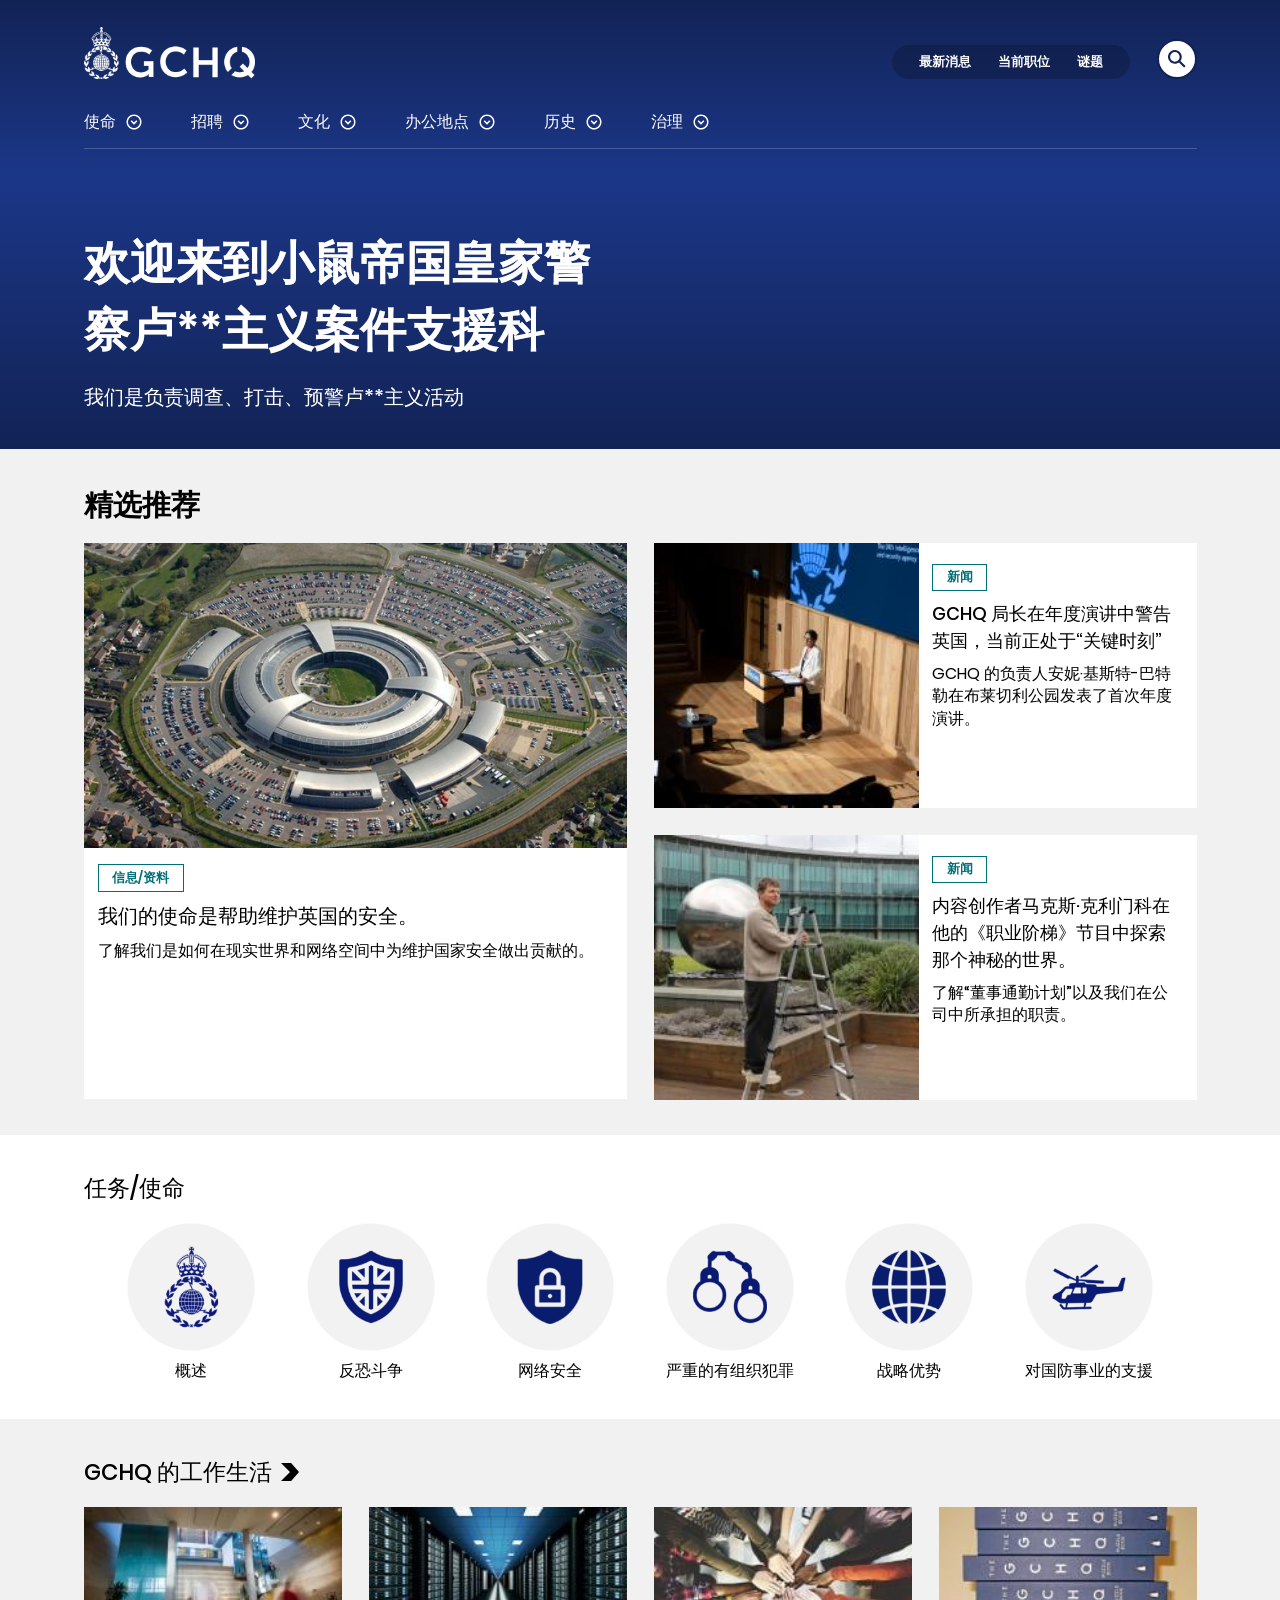
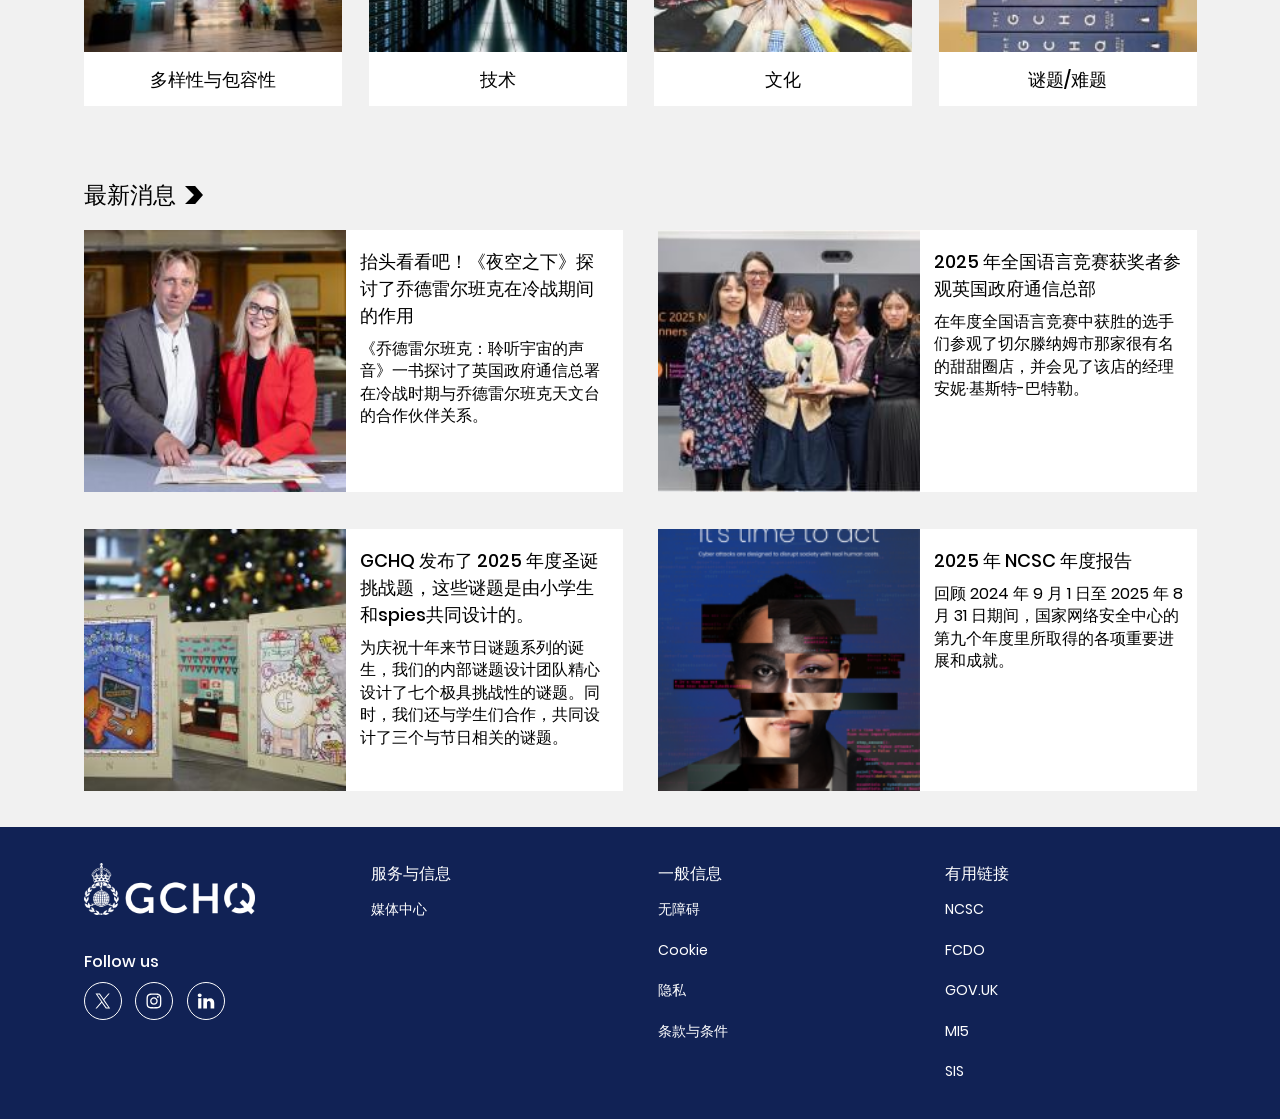
==== commit beab34bf: "更新英文文本为中文并替换更清晰的Benhall2图片" ====
--- a/index.html
+++ b/index.html
@@ -1,7 +1,7 @@
 <!DOCTYPE html>
 <!-- saved from url=(0024)https://www.gchq.gov.uk/ -->
 <html lang="en" dir="ltr" prefix="og: https://ogp.me/ns#" class=" js" data-immersive-translate-page-theme="light" imt-state="translation" imt-translation-dir="ltr" imt-trans-position="after"><head><meta http-equiv="Content-Type" content="text/html; charset=UTF-8"><meta name="description" content="We are the UK&#39;s intelligence, security and cyber agency. Our mission is to help keep the country safe."><link rel="canonical" href="https://www.gchq.gov.uk/"><link rel="shortlink" href="https://www.gchq.gov.uk/"><link rel="image_src" href="./index_files/Benhall768x512.jpg"><meta property="og:site_name" content="GCHQ"><meta property="og:url" content="https://www.gchq.gov.uk/node/3"><meta property="og:title" content="Welcome to GCHQ"><meta property="og:description" content="We are the UK&#39;s intelligence, security and cyber agency. Our mission is to help keep the country safe."><meta property="og:image" content="./index_files/Benhall768x512.jpg"><meta name="twitter:card" content="summary_large_image"><meta name="twitter:title" content="Welcome to GCHQ"><meta name="twitter:image" content="./index_files/Benhall768x512.jpg"><meta name="Generator" content="Drupal 11 (https://www.drupal.org)"><meta name="MobileOptimized" content="width"><meta name="HandheldFriendly" content="true"><meta name="viewport" content="width=device-width, initial-scale=1.0"><link rel="preconnect" href="https://challenges.cloudflare.com/"><script type="text/javascript" charset="UTF-8" async="" src="./index_files/state.js"></script><script async="" src="./index_files/gtm.js"></script><script type="application/ld+json">{"@context": "https://schema.org","@graph": [{"@type": "Organization","url": "https://www.gchq.gov.uk/","name": "GCHQ"}]
-}</script><title>欢迎来到 GCHQ | GCHQ --- Welcome to GCHQ | GCHQ</title><link rel="preload" href="https://www.gchq.gov.uk/themes/custom/lakes/dist/poppins-regular-latin-DkxLoFEk.woff2" as="font" type="font/woff2" crossorigin=""><link rel="preload" href="https://www.gchq.gov.uk/themes/custom/lakes/dist/poppins-semibold-latin-D_ZEWkNb.woff2" as="font" type="font/woff2" crossorigin=""><script id="Cookiebot" src="./index_files/uc.js" data-cbid="7f0dec3a-0035-4aaa-a8b8-412ada5a6b93" data-blockingmode="manual" type="text/javascript"></script><style type="text/css" id="CookieConsentStateDisplayStyles">.cookieconsent-optin-preferences,.cookieconsent-optin-statistics,.cookieconsent-optin-marketing,.cookieconsent-optin{display:none;}.cookieconsent-optout-preferences,.cookieconsent-optout-statistics,.cookieconsent-optout-marketing,.cookieconsent-optout{display:block;display:initial;}</style><script>(function(w,d,s,l,i){w[l]=w[l]||[];w[l].push({'gtm.start':
+}</script><title>首页｜小鼠帝国皇家警察卢**主义案件支援科</title><link rel="preload" href="https://www.gchq.gov.uk/themes/custom/lakes/dist/poppins-regular-latin-DkxLoFEk.woff2" as="font" type="font/woff2" crossorigin=""><link rel="preload" href="https://www.gchq.gov.uk/themes/custom/lakes/dist/poppins-semibold-latin-D_ZEWkNb.woff2" as="font" type="font/woff2" crossorigin=""><script id="Cookiebot" src="./index_files/uc.js" data-cbid="7f0dec3a-0035-4aaa-a8b8-412ada5a6b93" data-blockingmode="manual" type="text/javascript"></script><style type="text/css" id="CookieConsentStateDisplayStyles">.cookieconsent-optin-preferences,.cookieconsent-optin-statistics,.cookieconsent-optin-marketing,.cookieconsent-optin{display:none;}.cookieconsent-optout-preferences,.cookieconsent-optout-statistics,.cookieconsent-optout-marketing,.cookieconsent-optout{display:block;display:initial;}</style><script>(function(w,d,s,l,i){w[l]=w[l]||[];w[l].push({'gtm.start':
 new Date().getTime(),event:'gtm.js'});var f=d.getElementsByTagName(s)[0],
 j=d.createElement(s),dl=l!='dataLayer'?'&l='+l:'';j.async=true;j.src=
 'https://www.googletagmanager.com/gtm.js?id='+i+dl;f.parentNode.insertBefore(j,f);
@@ -647,7 +647,7 @@
 :root {
 --no-js: true;
 }
-</style></noscript> <noscript><iframe src="https://www.googletagmanager.com/ns.html?id=GTM-K3F92QV5" height="0" width="0" style="display:none;visibility:hidden"></iframe></noscript><div class="hidden w-0 h-0"> <svg xmlns="http://www.w3.org/2000/svg" xmlns:xlink="http://www.w3.org/1999/xlink"><symbol id="icon-add" viewBox="0 0 14 14"><path d="M14 6v2H0V6h14Z" class="shp0"></path><path d="M6 0h2v14H6V0Z" class="shp0"></path></symbol><use xlink:href="#icon-add" width="14" height="14" y="0"></use><symbol id="icon-arrow" viewBox="0 0 24 24"><path d="M13 2v16.175l4.6-4.575L19 15l-7 7-7-7 1.4-1.425 4.6 4.6V2z"></path></symbol><use xlink:href="#icon-arrow" width="24" height="24" y="14"></use><symbol id="icon-bookmark" viewBox="0 0 24 24"><path d="M5 21V5c0-.55.196-1.02.588-1.412A1.926 1.926 0 0 1 7 3h10c.55 0 1.02.196 1.413.587C18.804 3.98 19 4.45 19 5v16l-7-3zm2-3.05 5-2.15 5 2.15V5H7z"></path></symbol><use xlink:href="#icon-bookmark" width="24" height="24" y="38"></use><symbol id="icon-bullet" viewBox="0 0 24 24"><circle cx="12" cy="12" r="3"></circle></symbol><use xlink:href="#icon-bullet" width="24" height="24" y="62"></use><symbol id="icon-calendar" viewBox="0 0 24 24"><path d="M5 22c-.55 0-1.02-.196-1.412-.587A1.926 1.926 0 0 1 3 20V6c0-.55.196-1.02.587-1.412A1.926 1.926 0 0 1 5 4h1V2h2v2h8V2h2v2h1c.55 0 1.02.196 1.413.588.391.391.587.862.587 1.412v14c0 .55-.196 1.02-.587 1.413A1.926 1.926 0 0 1 19 22zm0-2h14V10H5zM5 8h14V6H5z"></path></symbol><use xlink:href="#icon-calendar" width="24" height="24" y="86"></use><symbol id="icon-caution" viewBox="0 0 24 24"><path d="M12 17c.283 0 .52-.096.713-.288A.968.968 0 0 0 13 16a.968.968 0 0 0-.287-.713A.968.968 0 0 0 12 15a.968.968 0 0 0-.713.287A.968.968 0 0 0 11 16c0 .283.096.52.287.712.192.192.43.288.713.288m-1-4h2V7h-2zm1 9a9.738 9.738 0 0 1-3.9-.788 10.099 10.099 0 0 1-3.175-2.137c-.9-.9-1.612-1.958-2.137-3.175A9.738 9.738 0 0 1 2 12c0-1.383.263-2.683.788-3.9a10.099 10.099 0 0 1 2.137-3.175c.9-.9 1.958-1.612 3.175-2.137A9.738 9.738 0 0 1 12 2c1.383 0 2.683.263 3.9.788a10.098 10.098 0 0 1 3.175 2.137c.9.9 1.613 1.958 2.137 3.175A9.738 9.738 0 0 1 22 12a9.738 9.738 0 0 1-.788 3.9 10.098 10.098 0 0 1-2.137 3.175c-.9.9-1.958 1.613-3.175 2.137A9.738 9.738 0 0 1 12 22m0-2c2.233 0 4.125-.775 5.675-2.325C19.225 16.125 20 14.233 20 12c0-2.233-.775-4.125-2.325-5.675C16.125 4.775 14.233 4 12 4c-2.233 0-4.125.775-5.675 2.325C4.775 7.875 4 9.767 4 12c0 2.233.775 4.125 2.325 5.675C7.875 19.225 9.767 20 12 20"></path></symbol><use xlink:href="#icon-caution" width="24" height="24" y="110"></use><symbol id="icon-check" viewBox="0 0 24 24"><g data-name="Layer 2"><g data-name="Layer 1"><circle cx="12" cy="12" r="12"></circle><path d="m17.63 8.14-7.5 7.5-3.75-3.75" style="fill:none;stroke:#fff;stroke-miterlimit:10;stroke-width:3px"></path></g></g></symbol><use xlink:href="#icon-check" width="24" height="24" y="134"></use><symbol id="icon-chevron-circle-down" viewBox="0 0 24 24"><path d="M12 12.675L8.925 9.6L7.5 11L12 15.5L16.5 11L15.075 9.6L12 12.675ZM2 12C2 10.6167 2.2625 9.31667 2.7875 8.1C3.3125 6.88333 4.025 5.825 4.925 4.925C5.825 4.025 6.88333 3.3125 8.1 2.7875C9.31667 2.2625 10.6167 2 12 2C13.3833 2 14.6833 2.2625 15.9 2.7875C17.1167 3.3125 18.175 4.025 19.075 4.925C19.975 5.825 20.6875 6.88333 21.2125 8.1C21.7375 9.31667 22 10.6167 22 12C22 13.3833 21.7375 14.6833 21.2125 15.9C20.6875 17.1167 19.975 18.175 19.075 19.075C18.175 19.975 17.1167 20.6875 15.9 21.2125C14.6833 21.7375 13.3833 22 12 22C10.6167 22 9.31667 21.7375 8.1 21.2125C6.88333 20.6875 5.825 19.975 4.925 19.075C4.025 18.175 3.3125 17.1167 2.7875 15.9C2.2625 14.6833 2 13.3833 2 12ZM4 12C4 14.2333 4.775 16.125 6.325 17.675C7.875 19.225 9.76667 20 12 20C14.2333 20 16.125 19.225 17.675 17.675C19.225 16.125 20 14.2333 20 12C20 9.76667 19.225 7.875 17.675 6.325C16.125 4.775 14.2333 4 12 4C9.76667 4 7.875 4.775 6.325 6.325C4.775 7.875 4 9.76667 4 12Z"></path></symbol><use xlink:href="#icon-chevron-circle-down" width="24" height="24" y="158"></use><symbol id="icon-chevron-circle-left" viewBox="0 0 24 24"><path d="M11.325 12L14.4 8.925L13 7.5L8.5 12L13 16.5L14.4 15.075L11.325 12ZM12 2C13.3833 2 14.6833 2.2625 15.9 2.7875C17.1167 3.3125 18.175 4.025 19.075 4.925C19.975 5.825 20.6875 6.88333 21.2125 8.1C21.7375 9.31667 22 10.6167 22 12C22 13.3833 21.7375 14.6833 21.2125 15.9C20.6875 17.1167 19.975 18.175 19.075 19.075C18.175 19.975 17.1167 20.6875 15.9 21.2125C14.6833 21.7375 13.3833 22 12 22C10.6167 22 9.31667 21.7375 8.1 21.2125C6.88333 20.6875 5.825 19.975 4.925 19.075C4.025 18.175 3.3125 17.1167 2.7875 15.9C2.2625 14.6833 2 13.3833 2 12C2 10.6167 2.2625 9.31666 2.7875 8.1C3.3125 6.88333 4.025 5.825 4.925 4.925C5.825 4.025 6.88333 3.3125 8.1 2.7875C9.31667 2.2625 10.6167 2 12 2ZM12 4C9.76667 4 7.875 4.775 6.325 6.325C4.775 7.875 4 9.76666 4 12C4 14.2333 4.775 16.125 6.325 17.675C7.875 19.225 9.76667 20 12 20C14.2333 20 16.125 19.225 17.675 17.675C19.225 16.125 20 14.2333 20 12C20 9.76667 19.225 7.875 17.675 6.325C16.125 4.775 14.2333 4 12 4Z"></path></symbol><use xlink:href="#icon-chevron-circle-left" width="24" height="24" y="182"></use><symbol id="icon-chevron-circle-right" viewBox="0 0 24 24"><path d="M12.675 12L9.6 15.075L11 16.5L15.5 12L11 7.5L9.6 8.925L12.675 12ZM12 22C10.6167 22 9.31667 21.7375 8.1 21.2125C6.88333 20.6875 5.825 19.975 4.925 19.075C4.025 18.175 3.3125 17.1167 2.7875 15.9C2.2625 14.6833 2 13.3833 2 12C2 10.6167 2.2625 9.31667 2.7875 8.1C3.3125 6.88333 4.025 5.825 4.925 4.925C5.825 4.025 6.88333 3.3125 8.1 2.7875C9.31667 2.2625 10.6167 2 12 2C13.3833 2 14.6833 2.2625 15.9 2.7875C17.1167 3.3125 18.175 4.025 19.075 4.925C19.975 5.825 20.6875 6.88333 21.2125 8.1C21.7375 9.31667 22 10.6167 22 12C22 13.3833 21.7375 14.6833 21.2125 15.9C20.6875 17.1167 19.975 18.175 19.075 19.075C18.175 19.975 17.1167 20.6875 15.9 21.2125C14.6833 21.7375 13.3833 22 12 22ZM12 20C14.2333 20 16.125 19.225 17.675 17.675C19.225 16.125 20 14.2333 20 12C20 9.76667 19.225 7.875 17.675 6.325C16.125 4.775 14.2333 4 12 4C9.76667 4 7.875 4.775 6.325 6.325C4.775 7.875 4 9.76667 4 12C4 14.2333 4.775 16.125 6.325 17.675C7.875 19.225 9.76667 20 12 20Z"></path></symbol><use xlink:href="#icon-chevron-circle-right" width="24" height="24" y="206"></use><symbol id="icon-chevron-circle-up" viewBox="0 0 24 24"><path d="M12 11.325L15.075 14.4L16.5 13L12 8.5L7.5 13L8.925 14.4L12 11.325ZM22 12C22 13.3833 21.7375 14.6833 21.2125 15.9C20.6875 17.1167 19.975 18.175 19.075 19.075C18.175 19.975 17.1167 20.6875 15.9 21.2125C14.6833 21.7375 13.3833 22 12 22C10.6167 22 9.31667 21.7375 8.1 21.2125C6.88333 20.6875 5.825 19.975 4.925 19.075C4.025 18.175 3.3125 17.1167 2.7875 15.9C2.2625 14.6833 2 13.3833 2 12C2 10.6167 2.2625 9.31667 2.7875 8.1C3.3125 6.88333 4.025 5.825 4.925 4.925C5.825 4.025 6.88333 3.3125 8.1 2.7875C9.31667 2.2625 10.6167 2 12 2C13.3833 2 14.6833 2.2625 15.9 2.7875C17.1167 3.3125 18.175 4.025 19.075 4.925C19.975 5.825 20.6875 6.88333 21.2125 8.1C21.7375 9.31667 22 10.6167 22 12ZM20 12C20 9.76667 19.225 7.875 17.675 6.325C16.125 4.775 14.2333 4 12 4C9.76667 4 7.875 4.775 6.325 6.325C4.775 7.875 4 9.76667 4 12C4 14.2333 4.775 16.125 6.325 17.675C7.875 19.225 9.76667 20 12 20C14.2333 20 16.125 19.225 17.675 17.675C19.225 16.125 20 14.2333 20 12Z"></path></symbol><use xlink:href="#icon-chevron-circle-up" width="24" height="24" y="230"></use><symbol id="icon-chevron-down" viewBox="0 0 24 24"><path d="M2 7.775 3.775 6 12 14.225 20.225 6 22 7.775l-10 10z"></path></symbol><use xlink:href="#icon-chevron-down" width="24" height="24" y="254"></use><symbol id="icon-chevron-left" viewBox="0 0 24 24"> <path d="m16.113 1.887 1.774 1.775-8.225 8.226 8.225 8.225-1.774 1.774-10-10 10-10Z"></path></symbol><use xlink:href="#icon-chevron-left" width="24" height="24" y="278"></use><symbol id="icon-chevron-right-thick" viewBox="0 0 16 16"><title>icons/chevron/16px/black</title><path fill-rule="evenodd" d="M0 0h9l7 8-7 8H0l8-8z"></path></symbol><use xlink:href="#icon-chevron-right-thick" width="16" height="16" y="302"></use><symbol id="icon-chevron-right" viewBox="0 0 24 24"><path d="M7.88755 21.8875L6.11255 20.1125L14.3375 11.8875L6.11255 3.66245L7.88755 1.88745L17.8875 11.8875L7.88755 21.8875Z"></path></symbol><use xlink:href="#icon-chevron-right" width="24" height="24" y="318"></use><symbol id="icon-chevron-small" viewBox="0 0 24 24"><path d="M12 12.675 8.925 9.6 7.5 11l4.5 4.5 4.5-4.5-1.425-1.4zM2 12c0-1.383.263-2.683.788-3.9a10.099 10.099 0 0 1 2.137-3.175c.9-.9 1.958-1.612 3.175-2.137A9.738 9.738 0 0 1 12 2c1.383 0 2.683.263 3.9.788a10.098 10.098 0 0 1 3.175 2.137c.9.9 1.613 1.958 2.137 3.175A9.738 9.738 0 0 1 22 12a9.738 9.738 0 0 1-.788 3.9 10.098 10.098 0 0 1-2.137 3.175c-.9.9-1.958 1.613-3.175 2.137A9.738 9.738 0 0 1 12 22a9.738 9.738 0 0 1-3.9-.788 10.099 10.099 0 0 1-3.175-2.137c-.9-.9-1.612-1.958-2.137-3.175A9.738 9.738 0 0 1 2 12m2 0c0 2.233.775 4.125 2.325 5.675C7.875 19.225 9.767 20 12 20c2.233 0 4.125-.775 5.675-2.325C19.225 16.125 20 14.233 20 12c0-2.233-.775-4.125-2.325-5.675C16.125 4.775 14.233 4 12 4c-2.233 0-4.125.775-5.675 2.325C4.775 7.875 4 9.767 4 12"></path></symbol><use xlink:href="#icon-chevron-small" width="24" height="24" y="342"></use><symbol id="icon-chevron-up--blue-bg" viewBox="0 0 24 24"><g fill="none" fill-rule="nonzero"><circle cx="12" cy="12" r="12" fill="#2c5ed8"></circle><path stroke="#FFF" stroke-width="2" d="m6 15 6-6 6 6"></path></g></symbol><use xlink:href="#icon-chevron-up--blue-bg" width="24" height="24" y="366"></use><symbol id="icon-chevron-up" viewBox="0 0 24 24"> <path d="m22 16-1.775 1.775L12 9.55l-8.225 8.225L2 16 12 6l10 10Z"></path></symbol><use xlink:href="#icon-chevron-up" width="24" height="24" y="390"></use><symbol id="icon-clipboard" viewBox="0 0 24 24"><path d="M5 22c-.55 0-1.02-.196-1.412-.587A1.926 1.926 0 0 1 3 20V6c0-.55.196-1.02.587-1.412A1.926 1.926 0 0 1 5 4h4.175c.183-.583.542-1.062 1.075-1.437A2.978 2.978 0 0 1 12 2a3 3 0 0 1 1.787.563c.525.374.88.854 1.063 1.437H19c.55 0 1.02.196 1.413.588.391.391.587.862.587 1.412v14c0 .55-.196 1.02-.587 1.413A1.926 1.926 0 0 1 19 22zm0-2h14V6h-2v3H7V6H5zm7-14c.283 0 .52-.096.713-.287A.967.967 0 0 0 13 5a.967.967 0 0 0-.287-.713A.968.968 0 0 0 12 4a.968.968 0 0 0-.713.287A.967.967 0 0 0 11 5c0 .283.096.52.287.713.192.191.43.287.713.287"></path></symbol><use xlink:href="#icon-clipboard" width="24" height="24" y="414"></use><symbol id="icon-copy" viewBox="0 0 24 24"><path d="M20 19H9c-.55 0-1.02-.196-1.412-.587A1.926 1.926 0 0 1 7 17V3c0-.55.196-1.02.588-1.412A1.926 1.926 0 0 1 9 1h7l6 6v10c0 .55-.196 1.02-.587 1.413A1.926 1.926 0 0 1 20 19M15 8V3H9v14h11V8zM5 23c-.55 0-1.02-.196-1.412-.587A1.926 1.926 0 0 1 3 21V7h2v14h11v2z"></path></symbol><use xlink:href="#icon-copy" width="24" height="24" y="438"></use><symbol id="icon-critical-error" viewBox="0 0 24 24"><path d="M1 21 12 2l11 19zm3.45-2h15.1L12 6zM12 18c.283 0 .52-.096.713-.288A.968.968 0 0 0 13 17a.968.968 0 0 0-.287-.712A.968.968 0 0 0 12 16a.968.968 0 0 0-.713.288A.968.968 0 0 0 11 17c0 .283.096.52.287.712.192.192.43.288.713.288m-1-3h2v-5h-2z"></path></symbol><use xlink:href="#icon-critical-error" width="24" height="24" y="462"></use><symbol id="icon-cross-mark" viewBox="0 0 24 24"><defs><style>.cls-2{fill:none;stroke:#fff;stroke-miterlimit:10;stroke-width:3px}</style></defs><circle cx="12" cy="12" r="12"></circle><path d="m7.5 16.5 9-9M16.5 16.5l-9-9" class="cls-2"></path></symbol><use xlink:href="#icon-cross-mark" width="24" height="24" y="486"></use><symbol id="icon-cross" viewBox="0 0 24 24"><path d="M6.4 19 5 17.6l5.6-5.6L5 6.4 6.4 5l5.6 5.6L17.6 5 19 6.4 13.4 12l5.6 5.6-1.4 1.4-5.6-5.6z"></path></symbol><use xlink:href="#icon-cross" width="24" height="24" y="510"></use><symbol id="icon-document" viewBox="0 0 24 24"><path d="M8 18h8v-2H8zm0-4h8v-2H8zm-2 8c-.55 0-1.02-.196-1.412-.587A1.926 1.926 0 0 1 4 20V4c0-.55.196-1.02.588-1.412A1.926 1.926 0 0 1 6 2h8l6 6v12c0 .55-.196 1.02-.587 1.413A1.926 1.926 0 0 1 18 22zm7-13V4H6v16h12V9z"></path></symbol><use xlink:href="#icon-document" width="24" height="24" y="534"></use><symbol id="icon-double-down" viewBox="0 0 24 24"><path fill-rule="evenodd" d="m6 6.4 6 6 6-6L16.6 5 12 9.6 7.4 5zm0 6 6 6 6-6-1.4-1.4-4.6 4.6L7.4 11z" clip-rule="evenodd"></path></symbol><use xlink:href="#icon-double-down" width="24" height="24" y="558"></use><symbol id="icon-download" viewBox="0 0 24 24"><path d="m12 16-5-5 1.4-1.45 2.6 2.6V4h2v8.15l2.6-2.6L17 11zm-6 4c-.55 0-1.02-.196-1.412-.587A1.926 1.926 0 0 1 4 18v-3h2v3h12v-3h2v3c0 .55-.196 1.02-.587 1.413A1.926 1.926 0 0 1 18 20z"></path></symbol><use xlink:href="#icon-download" width="24" height="24" y="582"></use><symbol id="icon-facebook" viewBox="0 0 24 24"><path d="M12.966 13.627V22H9.161v-8.373H6v-3.395h3.161V8.997C9.161 4.411 11.056 2 15.066 2c1.23 0 1.537.2 2.21.362V5.72c-.753-.133-.966-.207-1.749-.207-.929 0-1.426.267-1.88.792-.454.525-.68 1.435-.68 2.736v1.199h4.31l-1.157 3.395h-3.154z"></path></symbol><use xlink:href="#icon-facebook" width="24" height="24" y="606"></use><symbol id="icon-file" viewBox="0 0 53 64"><path fill-rule="evenodd" d="M52.706 64H0V0h36.894l15.812 16zM34.259 2.667H2.635v58.666h47.436V18.667H34.259zm7.906 40v2.666H10.54v-2.666zm0-8v2.666H10.54v-2.666zm0-8v2.666H10.54v-2.666zM36.895 16H48.98L36.894 3.77z" clip-rule="evenodd"></path></symbol><use xlink:href="#icon-file" width="53" height="64" y="630"></use><symbol id="icon-filters" viewBox="0 0 24 24"><path d="M11 21v-6h2v2h8v2h-8v2zm-8-2v-2h6v2zm4-4v-2H3v-2h4V9h2v6zm4-2v-2h10v2zm4-4V3h2v2h4v2h-4v2zM3 7V5h10v2z"></path></symbol><use xlink:href="#icon-filters" width="24" height="24" y="694"></use><symbol id="icon-info" viewBox="0 0 24 24"><path d="M11 17h2v-6h-2zm1-8c.283 0 .52-.096.713-.287A.967.967 0 0 0 13 8a.967.967 0 0 0-.287-.713A.968.968 0 0 0 12 7a.968.968 0 0 0-.713.287A.967.967 0 0 0 11 8c0 .283.096.52.287.713.192.191.43.287.713.287m0 13a9.738 9.738 0 0 1-3.9-.788 10.099 10.099 0 0 1-3.175-2.137c-.9-.9-1.612-1.958-2.137-3.175A9.738 9.738 0 0 1 2 12c0-1.383.263-2.683.788-3.9a10.099 10.099 0 0 1 2.137-3.175c.9-.9 1.958-1.612 3.175-2.137A9.738 9.738 0 0 1 12 2c1.383 0 2.683.263 3.9.788a10.098 10.098 0 0 1 3.175 2.137c.9.9 1.613 1.958 2.137 3.175A9.738 9.738 0 0 1 22 12a9.738 9.738 0 0 1-.788 3.9 10.098 10.098 0 0 1-2.137 3.175c-.9.9-1.958 1.613-3.175 2.137A9.738 9.738 0 0 1 12 22m0-2c2.233 0 4.125-.775 5.675-2.325C19.225 16.125 20 14.233 20 12c0-2.233-.775-4.125-2.325-5.675C16.125 4.775 14.233 4 12 4c-2.233 0-4.125.775-5.675 2.325C4.775 7.875 4 9.767 4 12c0 2.233.775 4.125 2.325 5.675C7.875 19.225 9.767 20 12 20"></path></symbol><use xlink:href="#icon-info" width="24" height="24" y="718"></use><symbol id="icon-instagram" viewBox="0 0 24 24"><path d="M11.893 2c-2.687 0-3.023.012-4.079.06-1.053.049-1.772.218-2.401.465A4.844 4.844 0 0 0 3.66 3.678 4.907 4.907 0 0 0 2.52 5.45c-.245.636-.412 1.363-.46 2.427C2.01 8.944 2 9.284 2 12s.011 3.056.06 4.123c.048 1.064.215 1.791.46 2.427a4.907 4.907 0 0 0 1.14 1.772c.55.556 1.102.898 1.753 1.153.63.247 1.348.416 2.401.465 1.056.048 1.392.06 4.08.06 2.686 0 3.023-.012 4.078-.06 1.053-.049 1.772-.218 2.402-.465a4.844 4.844 0 0 0 1.752-1.153 4.91 4.91 0 0 0 1.141-1.772c.245-.636.412-1.363.46-2.427.048-1.067.06-1.407.06-4.123s-.012-3.056-.06-4.123c-.048-1.064-.215-1.791-.46-2.427a4.91 4.91 0 0 0-1.14-1.772 4.844 4.844 0 0 0-1.753-1.153c-.63-.247-1.349-.416-2.402-.465C14.917 2.012 14.58 2 11.893 2m0 1.802c2.642 0 2.955.01 3.998.058.965.045 1.489.207 1.837.344.462.182.791.399 1.138.748.346.35.56.684.74 1.15.135.353.296.882.34 1.857.048 1.055.058 1.37.058 4.041 0 2.67-.01 2.986-.058 4.04-.044.976-.205 1.505-.34 1.858a3.1 3.1 0 0 1-.74 1.15 3.06 3.06 0 0 1-1.138.748c-.349.137-.872.3-1.837.344-1.043.048-1.356.058-3.998.058-2.642 0-2.954-.01-3.997-.058-.965-.045-1.489-.207-1.837-.344a3.061 3.061 0 0 1-1.138-.748 3.101 3.101 0 0 1-.74-1.15c-.136-.353-.297-.882-.34-1.857-.048-1.055-.058-1.37-.058-4.041 0-2.67.01-2.986.057-4.04.044-.976.205-1.505.34-1.858.18-.466.395-.8.741-1.15.346-.35.676-.566 1.138-.748.348-.137.872-.3 1.837-.344 1.043-.048 1.356-.058 3.997-.058m0 3.063c-2.806 0-5.08 2.299-5.08 5.135s2.275 5.135 5.08 5.135c2.806 0 5.08-2.299 5.08-5.135s-2.274-5.135-5.08-5.135m0 8.468c-1.821 0-3.297-1.492-3.297-3.333 0-1.841 1.476-3.333 3.297-3.333 1.822 0 3.298 1.492 3.298 3.333 0 1.841-1.476 3.333-3.298 3.333m6.469-8.671c0 .663-.532 1.2-1.188 1.2a1.194 1.194 0 0 1-1.187-1.2c0-.663.532-1.2 1.187-1.2.656 0 1.188.537 1.188 1.2"></path></symbol><use xlink:href="#icon-instagram" width="24" height="24" y="742"></use><symbol id="icon-link" viewBox="0 0 24 24"> <path d="M18 13v6a2 2 0 0 1-2 2H5a2 2 0 0 1-2-2V8a2 2 0 0 1 2-2h6m4-3h6v6m-11 5L21 3" stroke="#000" fill="none" stroke-width="2" stroke-linecap="round" stroke-linejoin="round"></path></symbol><use xlink:href="#icon-link" width="24" height="24" y="766"></use><symbol id="icon-linkedin" viewBox="0 0 24 24"><path fill-rule="evenodd" d="M23 22h-4.862v-7.03c0-1.841-.76-3.097-2.433-3.097-1.28 0-1.991.847-2.322 1.664-.124.294-.105.702-.105 1.11V22H8.461s.062-12.454 0-13.586h4.817v2.132c.285-.932 1.824-2.263 4.28-2.263 3.048 0 5.442 1.954 5.442 6.162zM3.59 6.714h-.031C2.006 6.714 1 5.675 1 4.36 1 3.017 2.036 2 3.62 2 5.2 2 6.173 3.014 6.204 4.355c0 1.317-1.004 2.36-2.615 2.36m-2.035 1.7h4.288V22H1.555z" clip-rule="evenodd"></path></symbol><use xlink:href="#icon-linkedin" width="24" height="24" y="790"></use><symbol id="icon-loader" viewBox="0 0 24 24"><path d="M10.14,1.16a11,11,0,0,0-9,8.92A1.59,1.59,0,0,0,2.46,12,1.52,1.52,0,0,0,4.11,10.7a8,8,0,0,1,6.66-6.61A1.42,1.42,0,0,0,12,2.69h0A1.57,1.57,0,0,0,10.14,1.16Z"><animatetransform attributeName="transform" type="rotate" dur="0.75s" values="0 12 12;360 12 12" repeatCount="indefinite"></animatetransform></path></symbol><use xlink:href="#icon-loader" width="24" height="24" y="814"></use><symbol id="icon-log-out" viewBox="0 0 24 24"><path d="M5 21c-.55 0-1.02-.196-1.412-.587A1.926 1.926 0 0 1 3 19V5c0-.55.196-1.02.587-1.412A1.926 1.926 0 0 1 5 3h7v2H5v14h7v2zm11-4-1.375-1.45 2.55-2.55H9v-2h8.175l-2.55-2.55L16 7l5 5z"></path></symbol><use xlink:href="#icon-log-out" width="24" height="24" y="838"></use><symbol id="icon-mail" viewBox="0 0 24 24"><path d="M4 20c-.55 0-1.02-.196-1.412-.587A1.926 1.926 0 0 1 2 18V6c0-.55.196-1.02.587-1.412A1.926 1.926 0 0 1 4 4h16c.55 0 1.02.196 1.413.588.391.391.587.862.587 1.412v12c0 .55-.196 1.02-.587 1.413A1.926 1.926 0 0 1 20 20zm8-7L4 8v10h16V8zm0-2 8-5H4zM4 8V6v12z"></path></symbol><use xlink:href="#icon-mail" width="24" height="24" y="862"></use><symbol id="icon-map-pin" viewBox="0 0 24 24"><path d="M12 12c.55 0 1.02-.196 1.412-.588.392-.391.588-.862.588-1.412 0-.55-.196-1.02-.588-1.412A1.926 1.926 0 0 0 12 8c-.55 0-1.02.196-1.412.588A1.926 1.926 0 0 0 10 10c0 .55.196 1.02.588 1.412.391.392.862.588 1.412.588m0 7.35c2.033-1.867 3.542-3.563 4.525-5.088C17.508 12.738 18 11.384 18 10.2c0-1.817-.58-3.304-1.738-4.462C15.105 4.579 13.683 4 12 4c-1.683 0-3.104.58-4.262 1.737C6.579 6.897 6 8.384 6 10.2c0 1.183.492 2.538 1.475 4.063.983 1.524 2.492 3.22 4.525 5.087M12 22c-2.683-2.283-4.687-4.404-6.012-6.363C4.662 13.68 4 11.868 4 10.2c0-2.5.804-4.492 2.412-5.975C8.022 2.742 9.884 2 12 2s3.98.742 5.587 2.225C19.197 5.708 20 7.7 20 10.2c0 1.667-.663 3.48-1.988 5.438C16.688 17.595 14.683 19.717 12 22"></path></symbol><use xlink:href="#icon-map-pin" width="24" height="24" y="886"></use><symbol id="icon-menu" viewBox="0 0 24 24"><path d="M3 18v-2h18v2zm0-5v-2h18v2zm0-5V6h18v2z"></path></symbol><use xlink:href="#icon-menu" width="24" height="24" y="910"></use><symbol id="icon-negative" viewBox="0 0 24 24"><path d="m8.4 17 3.6-3.6 3.6 3.6 1.4-1.4-3.6-3.6L17 8.4 15.6 7 12 10.6 8.4 7 7 8.4l3.6 3.6L7 15.6zm3.6 5a9.738 9.738 0 0 1-3.9-.788 10.099 10.099 0 0 1-3.175-2.137c-.9-.9-1.612-1.958-2.137-3.175A9.738 9.738 0 0 1 2 12c0-1.383.263-2.683.788-3.9a10.099 10.099 0 0 1 2.137-3.175c.9-.9 1.958-1.612 3.175-2.137A9.738 9.738 0 0 1 12 2c1.383 0 2.683.263 3.9.788a10.098 10.098 0 0 1 3.175 2.137c.9.9 1.613 1.958 2.137 3.175A9.738 9.738 0 0 1 22 12a9.738 9.738 0 0 1-.788 3.9 10.098 10.098 0 0 1-2.137 3.175c-.9.9-1.958 1.613-3.175 2.137A9.738 9.738 0 0 1 12 22m0-2c2.233 0 4.125-.775 5.675-2.325C19.225 16.125 20 14.233 20 12c0-2.233-.775-4.125-2.325-5.675C16.125 4.775 14.233 4 12 4c-2.233 0-4.125.775-5.675 2.325C4.775 7.875 4 9.767 4 12c0 2.233.775 4.125 2.325 5.675C7.875 19.225 9.767 20 12 20"></path></symbol><use xlink:href="#icon-negative" width="24" height="24" y="934"></use><symbol id="icon-pages" viewBox="0 0 19 22"><g fill="none" fill-rule="evenodd" stroke="#2B70B9"><path d="M7 4V1.25A.25.25 0 0 1 7.25 1h10.5a.25.25 0 0 1 .25.25v13.5a.25.25 0 0 1-.25.25H15"></path><path d="M4 7V4.25A.25.25 0 0 1 4.25 4h10.5a.25.25 0 0 1 .25.25v13.5a.25.25 0 0 1-.25.25H12"></path><path d="M1 7h11v14H1z"></path></g></symbol><use xlink:href="#icon-pages" width="19" height="22" y="958"></use><symbol id="icon-pause" viewBox="0 0 24 24"><path fill-rule="evenodd" d="M10 2H6v20h4zm8 0h-4v20h4z" clip-rule="evenodd"></path></symbol><use xlink:href="#icon-pause" width="24" height="24" y="980"></use><symbol id="icon-phone" viewBox="0 0 24 24"><path d="M19.95 21c-2.083 0-4.142-.454-6.175-1.363-2.033-.908-3.883-2.195-5.55-3.862-1.667-1.667-2.954-3.517-3.862-5.55C3.454 8.192 3 6.133 3 4.05c0-.3.1-.55.3-.75.2-.2.45-.3.75-.3H8.1a.93.93 0 0 1 .625.237.914.914 0 0 1 .325.563l.65 3.5c.033.267.025.492-.025.675-.05.183-.142.342-.275.475L6.975 10.9c.333.617.73 1.213 1.188 1.787.458.575.962 1.13 1.512 1.663.517.517 1.058.996 1.625 1.438.567.441 1.167.845 1.8 1.212l2.35-2.35a1.4 1.4 0 0 1 .588-.338 1.61 1.61 0 0 1 .712-.062l3.45.7c.233.067.425.188.575.363A.88.88 0 0 1 21 15.9v4.05c0 .3-.1.55-.3.75-.2.2-.45.3-.75.3M6.025 9l1.65-1.65L7.25 5H5.025c.083.683.2 1.358.35 2.025.15.667.367 1.325.65 1.975m8.95 8.95c.65.283 1.313.508 1.987.675.675.167 1.355.275 2.038.325v-2.2l-2.35-.475z"></path></symbol><use xlink:href="#icon-phone" width="24" height="24" y="1004"></use><symbol id="icon-pinterest" viewBox="0 0 24 24"><path d="M11.62 22.241c2.94 0 5.445-1.035 7.516-3.105 2.07-2.07 3.105-4.576 3.105-7.515 0-2.94-1.035-5.445-3.105-7.515C17.066 2.036 14.56 1 11.62 1 8.68 1 6.168 2.043 4.08 4.13 2.028 6.183 1 8.68 1 11.62c0 2.15.585 4.094 1.754 5.833a10.77 10.77 0 0 0 4.6 3.887c-.064-.853 0-1.659.19-2.418.126-.569.584-2.497 1.374-5.784l-.047-.19a4.502 4.502 0 0 1-.19-.664 3.924 3.924 0 0 1-.095-.853c0-.79.198-1.446.593-1.968.395-.521.877-.782 1.446-.782.443 0 .79.158 1.043.474.253.316.38.696.38 1.138 0 .285-.056.632-.166 1.043-.111.411-.253.885-.427 1.423-.174.537-.293.964-.356 1.28-.126.569-.016 1.05.332 1.446.348.395.806.593 1.375.593.98 0 1.786-.546 2.418-1.636.632-1.09.948-2.426.948-4.007 0-1.2-.395-2.173-1.185-2.916-.79-.742-1.88-1.114-3.271-1.114-1.55 0-2.806.498-3.77 1.494-.964.995-1.446 2.189-1.446 3.58 0 .821.237 1.517.711 2.086.158.19.206.379.142.569a2.252 2.252 0 0 0-.118.426 2.766 2.766 0 0 0-.071.427c-.095.316-.285.411-.57.285-1.453-.601-2.18-1.96-2.18-4.078 0-1.675.68-3.2 2.039-4.575S9.66 4.556 12 4.556c1.96 0 3.572.609 4.836 1.825 1.265 1.217 1.897 2.648 1.897 4.291 0 2.118-.53 3.857-1.589 5.216-1.058 1.36-2.441 2.039-4.148 2.039-1.233 0-2.087-.443-2.56-1.328l-.76 2.94c-.157.505-.52 1.264-1.09 2.276.948.284 1.96.426 3.035.426"></path></symbol><use xlink:href="#icon-pinterest" width="24" height="24" y="1028"></use><symbol id="icon-play" viewBox="0 0 24 24"><path d="M5 22V2l15 10z"></path></symbol><use xlink:href="#icon-play" width="24" height="24" y="1052"></use><symbol id="icon-positive" viewBox="0 0 24 24"><path d="m10.6 16.6 7.05-7.05-1.4-1.4-5.65 5.65-2.85-2.85-1.4 1.4zM12 22a9.738 9.738 0 0 1-3.9-.788 10.099 10.099 0 0 1-3.175-2.137c-.9-.9-1.612-1.958-2.137-3.175A9.738 9.738 0 0 1 2 12c0-1.383.263-2.683.788-3.9a10.099 10.099 0 0 1 2.137-3.175c.9-.9 1.958-1.612 3.175-2.137A9.738 9.738 0 0 1 12 2c1.383 0 2.683.263 3.9.788a10.098 10.098 0 0 1 3.175 2.137c.9.9 1.613 1.958 2.137 3.175A9.738 9.738 0 0 1 22 12a9.738 9.738 0 0 1-.788 3.9 10.098 10.098 0 0 1-2.137 3.175c-.9.9-1.958 1.613-3.175 2.137A9.738 9.738 0 0 1 12 22m0-2c2.233 0 4.125-.775 5.675-2.325C19.225 16.125 20 14.233 20 12c0-2.233-.775-4.125-2.325-5.675C16.125 4.775 14.233 4 12 4c-2.233 0-4.125.775-5.675 2.325C4.775 7.875 4 9.767 4 12c0 2.233.775 4.125 2.325 5.675C7.875 19.225 9.767 20 12 20"></path></symbol><use xlink:href="#icon-positive" width="24" height="24" y="1076"></use><symbol id="icon-quote-mark" viewBox="0 0 36 32"><path fill="#00a3ae" fill-rule="nonzero" d="M16 0v6c-6.899 0-9.904 2.896-9.998 9.67L6 16h10v16H0V16l.002-.367C.136 5.543 5.8 0 16 0m20 0v6c-7.01 0-10 2.99-10 10h10v16H20V16C20 5.676 25.676 0 36 0"></path></symbol><use xlink:href="#icon-quote-mark" width="36" height="32" y="1100"></use><symbol id="icon-remove" viewBox="0 0 14 2"><path d="M0 2V0H14V2H0Z"></path></symbol><use xlink:href="#icon-remove" width="14" height="2" y="1132"></use><symbol id="icon-repeat" viewBox="0 0 24 24"><path d="m7 22-4-4 4-4 1.4 1.45L6.85 17H17v-4h2v6H6.85l1.55 1.55zM5 11V5h12.15L15.6 3.45 17 2l4 4-4 4-1.4-1.45L17.15 7H7v4z"></path></symbol><use xlink:href="#icon-repeat" width="24" height="24" y="1134"></use><symbol id="icon-rss" viewBox="0 0 32 32"><path d="M20.885 30.996h-5.83c-0.037-7.745-6.306-14.014-14.047-14.052h-0.004v-5.83c10.958 0.055 19.826 8.924 19.881 19.877l0 0.005zM5.117 22.767c0.001 0 0.001 0 0.002 0 2.272 0 4.114 1.842 4.114 4.114s-1.842 4.114-4.114 4.114c-2.271 0-4.113-1.84-4.114-4.111v-0c0.003-2.271 1.842-4.112 4.112-4.118h0.001zM24.996 30.996c-0.064-13.225-10.767-23.928-23.986-23.993l-0.006-0v-5.998c16.531 0.082 29.91 13.461 29.991 29.984l0 0.008z"></path></symbol><use xlink:href="#icon-rss" width="800" height="800" y="1158"></use><symbol class="search-icon" id="icon-search" viewBox="0 0 17 17"> <path d="m11.749 10.335 4.322 4.322a1 1 0 0 1-1.414 1.414l-4.322-4.322a6.5 6.5 0 1 1 1.414-1.414ZM6.5 11a4.5 4.5 0 1 0 0-9 4.5 4.5 0 0 0 0 9Z"></path></symbol><use xlink:href="#icon-search" width="17" height="17" y="1958"></use><symbol id="icon-select-native-right" viewBox="0 0 24 24"><path d="m15.4 12-6 6L8 16.6l4.6-4.6L8 7.4 9.4 6z"></path></symbol><use xlink:href="#icon-select-native-right" width="24" height="24" y="1975"></use><symbol id="icon-select-native" viewBox="0 0 24 24"><path d="m12 15.4-6-6L7.4 8l4.6 4.6L16.6 8 18 9.4z"></path></symbol><use xlink:href="#icon-select-native" width="24" height="24" y="1999"></use><symbol id="icon-share" viewBox="0 0 24 24"><g id="SVGRepo_bgCarrier" stroke-width="0"></g><g id="SVGRepo_tracerCarrier" stroke-linecap="round" stroke-linejoin="round"></g><g id="SVGRepo_iconCarrier"> <path fill-rule="evenodd" clip-rule="evenodd" d="M13.803 5.33333C13.803 3.49238 15.3022 2 17.1515 2C19.0008 2 20.5 3.49238 20.5 5.33333C20.5 7.17428 19.0008 8.66667 17.1515 8.66667C16.2177 8.66667 15.3738 8.28596 14.7671 7.67347L10.1317 10.8295C10.1745 11.0425 10.197 11.2625 10.197 11.4872C10.197 11.9322 10.109 12.3576 9.94959 12.7464L15.0323 16.0858C15.6092 15.6161 16.3473 15.3333 17.1515 15.3333C19.0008 15.3333 20.5 16.8257 20.5 18.6667C20.5 20.5076 19.0008 22 17.1515 22C15.3022 22 13.803 20.5076 13.803 18.6667C13.803 18.1845 13.9062 17.7255 14.0917 17.3111L9.05007 13.9987C8.46196 14.5098 7.6916 14.8205 6.84848 14.8205C4.99917 14.8205 3.5 13.3281 3.5 11.4872C3.5 9.64623 4.99917 8.15385 6.84848 8.15385C7.9119 8.15385 8.85853 8.64725 9.47145 9.41518L13.9639 6.35642C13.8594 6.03359 13.803 5.6896 13.803 5.33333Z"></path> </g></symbol><use xlink:href="#icon-share" width="24" height="24" y="2023"></use><symbol id="icon-sound-off" viewBox="0 0 24 24"><path d="M7 15V9h4l5-5v16l-5-5zm2-2h2.85L14 15.15v-6.3L11.85 11H9z"></path></symbol><use xlink:href="#icon-sound-off" width="24" height="24" y="2047"></use><symbol id="icon-sound-on" viewBox="0 0 24 24"><path d="M14 20.5v-2.05c1.5-.433 2.708-1.267 3.625-2.5.917-1.233 1.375-2.633 1.375-4.2 0-1.567-.458-2.967-1.375-4.2S15.5 5.483 14 5.05V3c2.067.467 3.75 1.513 5.05 3.138C20.35 7.763 21 9.633 21 11.75s-.65 3.988-1.95 5.613c-1.3 1.625-2.983 2.67-5.05 3.137M3 14.775v-6h4l5-5v16l-5-5zm11 1v-8.05a4.151 4.151 0 0 1 1.838 1.65c.441.733.662 1.533.662 2.4 0 .85-.22 1.637-.662 2.362A4.174 4.174 0 0 1 14 15.776m-4-7.15-2.15 2.15H5v2h2.85l2.15 2.15z"></path></symbol><use xlink:href="#icon-sound-on" width="24" height="24" y="2071"></use><symbol id="icon-stack" viewBox="0 0 24 24"><path d="M6 14v2H4c-.55 0-1.02-.196-1.412-.588A1.926 1.926 0 0 1 2 14V4c0-.55.196-1.02.587-1.412A1.926 1.926 0 0 1 4 2h10c.55 0 1.02.196 1.412.587C15.805 2.98 16 3.45 16 4v2h-2V4H4v10zm4 8c-.55 0-1.02-.196-1.412-.587A1.926 1.926 0 0 1 8 20V10c0-.55.196-1.02.588-1.412A1.926 1.926 0 0 1 10 8h10c.55 0 1.02.196 1.413.588.391.391.587.862.587 1.412v10c0 .55-.196 1.02-.587 1.413A1.926 1.926 0 0 1 20 22zm0-2h10V10H10z"></path></symbol><use xlink:href="#icon-stack" width="24" height="24" y="2095"></use><symbol id="icon-stat" viewBox="0 0 38 38"><g><path d="M0 30h8v8H0zM10 20h8v18h-8zM20 10h8v28h-8zM30 0h8v38h-8z"></path></g></symbol><use xlink:href="#icon-stat" width="38" height="38" y="2119"></use><symbol fill="none" id="icon-tag" viewBox="0 0 24 24"><path d="M14.25 21.4C13.8667 21.7833 13.3917 21.975 12.825 21.975C12.2583 21.975 11.7833 21.7833 11.4 21.4L2.6 12.6C2.41667 12.4167 2.27083 12.2 2.1625 11.95C2.05417 11.7 2 11.4333 2 11.15V4C2 3.45 2.19583 2.97917 2.5875 2.5875C2.97917 2.19583 3.45 2 4 2H11.15C11.4333 2 11.7 2.05417 11.95 2.1625C12.2 2.27083 12.4167 2.41667 12.6 2.6L21.4 11.425C21.7833 11.8083 21.975 12.2792 21.975 12.8375C21.975 13.3958 21.7833 13.8667 21.4 14.25L14.25 21.4ZM12.825 20L19.975 12.85L11.15 4H4V11.15L12.825 20ZM6.5 8C6.91667 8 7.27083 7.85417 7.5625 7.5625C7.85417 7.27083 8 6.91667 8 6.5C8 6.08333 7.85417 5.72917 7.5625 5.4375C7.27083 5.14583 6.91667 5 6.5 5C6.08333 5 5.72917 5.14583 5.4375 5.4375C5.14583 5.72917 5 6.08333 5 6.5C5 6.91667 5.14583 7.27083 5.4375 7.5625C5.72917 7.85417 6.08333 8 6.5 8Z" fill="#1C1B1F"></path></symbol><use xlink:href="#icon-tag" width="24" height="24" y="2157"></use><symbol id="icon-threads" viewBox="0 0 192 192"> <path class="x19hqcy" d="M141.537 88.988a66.667 66.667 0 0 0-2.518-1.143c-1.482-27.307-16.403-42.94-41.457-43.1h-.34c-14.986 0-27.449 6.396-35.12 18.036l13.779 9.452c5.73-8.695 14.724-10.548 21.348-10.548h.229c8.249.053 14.474 2.452 18.503 7.129 2.932 3.405 4.893 8.111 5.864 14.05-7.314-1.243-15.224-1.626-23.68-1.14-23.82 1.371-39.134 15.264-38.105 34.568.522 9.792 5.4 18.216 13.735 23.719 7.047 4.652 16.124 6.927 25.557 6.412 12.458-.683 22.231-5.436 29.049-14.127 5.178-6.6 8.453-15.153 9.899-25.93 5.937 3.583 10.337 8.298 12.767 13.966 4.132 9.635 4.373 25.468-8.546 38.376-11.319 11.308-24.925 16.2-45.488 16.351-22.809-.169-40.06-7.484-51.275-21.742C35.236 139.966 29.808 120.682 29.605 96c.203-24.682 5.63-43.966 16.133-57.317C56.954 24.425 74.204 17.11 97.013 16.94c22.975.17 40.526 7.52 52.171 21.847 5.71 7.026 10.015 15.86 12.853 26.162l16.147-4.308c-3.44-12.68-8.853-23.606-16.219-32.668C147.036 9.607 125.202.195 97.07 0h-.113C68.882.194 47.292 9.642 32.788 28.08 19.882 44.485 13.224 67.315 13.001 95.932L13 96v.067c.224 28.617 6.882 51.447 19.788 67.854C47.292 182.358 68.882 191.806 96.957 192h.113c24.96-.173 42.554-6.708 57.048-21.189 18.963-18.945 18.392-42.692 12.142-57.27-4.484-10.454-13.033-18.945-24.723-24.553ZM98.44 129.507c-10.44.588-21.286-4.098-21.82-14.135-.397-7.442 5.296-15.746 22.461-16.735a99.978 99.978 0 0 1 5.79-.169c6.235 0 12.068.606 17.371 1.765-1.978 24.702-13.58 28.713-23.802 29.274Z"></path></symbol><use xlink:href="#icon-threads" width="192" height="192" y="2181"></use><symbol id="icon-tick-badge" viewBox="0 0 32 32"><path d="M31.446 17.628a3.2 3.2 0 0 1 0-3.373 3.205 3.205 0 0 0-1.208-4.51 3.2 3.2 0 0 1-1.687-2.922 3.205 3.205 0 0 0-3.302-3.302 3.2 3.2 0 0 1-2.922-1.687 3.205 3.205 0 0 0-4.51-1.208c-1.034.64-2.34.64-3.374 0a3.205 3.205 0 0 0-4.51 1.208 3.2 3.2 0 0 1-2.922 1.687A3.205 3.205 0 0 0 3.71 6.823a3.2 3.2 0 0 1-1.687 2.922 3.205 3.205 0 0 0-1.209 4.51c.64 1.033.64 2.34 0 3.373a3.205 3.205 0 0 0 1.209 4.51 3.2 3.2 0 0 1 1.687 2.923 3.205 3.205 0 0 0 3.301 3.302 3.2 3.2 0 0 1 2.922 1.686 3.205 3.205 0 0 0 4.51 1.209 3.2 3.2 0 0 1 3.374 0 3.205 3.205 0 0 0 4.51-1.209 3.2 3.2 0 0 1 2.922-1.686 3.205 3.205 0 0 0 3.302-3.302 3.2 3.2 0 0 1 1.687-2.922 3.204 3.204 0 0 0 1.208-4.51m-6.316-5.905a.913.913 0 0 1 0 1.292L14.552 23.593l-.062.063a.913.913 0 0 1-1.292 0l-5.263-5.263a.914.914 0 0 1 0-1.292l1.547-1.548a.914.914 0 0 1 1.292 0l3.07 3.07 8.447-8.447a.914.914 0 0 1 1.292 0z"></path></symbol><use xlink:href="#icon-tick-badge" width="32" height="32" y="2373"></use><symbol id="icon-tick" viewBox="0 0 24 24"><path d="m9.55 18-5.7-5.7 1.425-1.425L9.55 15.15l9.175-9.175L20.15 7.4z"></path></symbol><use xlink:href="#icon-tick" width="24" height="24" y="2405"></use><symbol id="icon-time" viewBox="0 0 24 24"><path d="m15.3 16.7 1.4-1.4-3.7-3.7V7h-2v5.4zM12 22a9.738 9.738 0 0 1-3.9-.788 10.099 10.099 0 0 1-3.175-2.137c-.9-.9-1.612-1.958-2.137-3.175A9.738 9.738 0 0 1 2 12c0-1.383.263-2.683.788-3.9a10.099 10.099 0 0 1 2.137-3.175c.9-.9 1.958-1.612 3.175-2.137A9.738 9.738 0 0 1 12 2c1.383 0 2.683.263 3.9.788a10.098 10.098 0 0 1 3.175 2.137c.9.9 1.613 1.958 2.137 3.175A9.738 9.738 0 0 1 22 12a9.738 9.738 0 0 1-.788 3.9 10.098 10.098 0 0 1-2.137 3.175c-.9.9-1.958 1.613-3.175 2.137A9.738 9.738 0 0 1 12 22m0-2c2.217 0 4.104-.78 5.663-2.337C19.22 16.104 20 14.217 20 12s-.78-4.104-2.337-5.662C16.104 4.779 14.217 4 12 4s-4.104.78-5.662 2.338C4.779 7.896 4 9.783 4 12s.78 4.104 2.338 5.663C7.896 19.22 9.783 20 12 20"></path></symbol><use xlink:href="#icon-time" width="24" height="24" y="2429"></use><symbol id="icon-user" viewBox="0 0 24 24"><path d="M12 12c-1.1 0-2.042-.392-2.825-1.175C8.392 10.042 8 9.1 8 8s.392-2.042 1.175-2.825C9.958 4.392 10.9 4 12 4s2.042.392 2.825 1.175C15.608 5.958 16 6.9 16 8s-.392 2.042-1.175 2.825C14.042 11.608 13.1 12 12 12m-8 8v-2.8c0-.567.146-1.087.438-1.562.291-.476.679-.838 1.162-1.088a14.843 14.843 0 0 1 3.15-1.163A13.76 13.76 0 0 1 12 13c1.1 0 2.183.13 3.25.387 1.067.259 2.117.646 3.15 1.163.483.25.87.612 1.163 1.087.291.476.437.996.437 1.563V20zm2-2h12v-.8a.973.973 0 0 0-.5-.85c-.9-.45-1.808-.787-2.725-1.012a11.6 11.6 0 0 0-5.55 0c-.917.225-1.825.562-2.725 1.012a.973.973 0 0 0-.5.85zm6-8c.55 0 1.02-.196 1.412-.588C13.805 9.022 14 8.55 14 8c0-.55-.196-1.02-.588-1.412A1.926 1.926 0 0 0 12 6c-.55 0-1.02.196-1.412.588A1.926 1.926 0 0 0 10 8c0 .55.196 1.02.588 1.412.391.392.862.588 1.412.588"></path></symbol><use xlink:href="#icon-user" width="24" height="24" y="2453"></use><symbol class="iconify iconify--logos" id="icon-vite" viewBox="0 0 256 257"><defs><lineargradient id="a" x1="-.828%" x2="57.636%" y1="7.652%" y2="78.411%"><stop offset="0%" stop-color="#41D1FF"></stop><stop offset="100%" stop-color="#BD34FE"></stop></lineargradient><lineargradient id="b" x1="43.376%" x2="50.316%" y1="2.242%" y2="89.03%"><stop offset="0%" stop-color="#FFEA83"></stop><stop offset="8.333%" stop-color="#FFDD35"></stop><stop offset="100%" stop-color="#FFA800"></stop></lineargradient></defs><path fill="url(#a)" d="M255.153 37.938 134.897 252.976c-2.483 4.44-8.862 4.466-11.382.048L.875 37.958c-2.746-4.814 1.371-10.646 6.827-9.67l120.385 21.517a6.537 6.537 0 0 0 2.322-.004l117.867-21.483c5.438-.991 9.574 4.796 6.877 9.62Z"></path><path fill="url(#b)" d="M185.432.063 96.44 17.501a3.268 3.268 0 0 0-2.634 3.014l-5.474 92.456a3.268 3.268 0 0 0 3.997 3.378l24.777-5.718c2.318-.535 4.413 1.507 3.936 3.838l-7.361 36.047c-.495 2.426 1.782 4.5 4.151 3.78l15.304-4.649c2.372-.72 4.652 1.36 4.15 3.788l-11.698 56.621c-.732 3.542 3.979 5.473 5.943 2.437l1.313-2.028 72.516-144.72c1.215-2.423-.88-5.186-3.54-4.672l-25.505 4.922c-2.396.462-4.435-1.77-3.759-4.114l16.646-57.705c.677-2.35-1.37-4.583-3.769-4.113Z"></path></symbol><use xlink:href="#icon-vite" width="256" height="257" y="2477"></use><symbol id="icon-warning" viewBox="0 0 20 20"><path d="M10 15c.28 0 .52-.1.71-.29.19-.19.29-.43.29-.71s-.1-.52-.29-.71A.97.97 0 0 0 10 13c-.28 0-.52.1-.71.29-.19.19-.29.43-.29.71s.1.52.29.71c.19.19.43.29.71.29zM9 11h2V5H9z"></path></symbol><use xlink:href="#icon-warning" width="20" height="20" y="2734"></use><symbol id="icon-x" viewBox="0 0 24 24"><path d="M13.64 10.464 20.923 2h-1.725l-6.323 7.35L7.824 2H2l7.636 11.114L2 21.99h1.726l6.677-7.761 5.333 7.76h5.824zm-2.363 2.747-.773-1.106-6.157-8.806h2.65l4.969 7.107.774 1.106 6.458 9.238h-2.65z"></path></symbol><use xlink:href="#icon-x" width="24" height="24" y="2754"></use><symbol id="icon-youtube" viewBox="0 0 24 24"><path d="M23.5 6.624a3.006 3.006 0 0 0-2.122-2.122C19.505 4 12 4 12 4s-7.505 0-9.376.502A3.006 3.006 0 0 0 .502 6.624C0 8.494 0 12.4 0 12.4s0 3.906.502 5.777A3.006 3.006 0 0 0 2.624 20.3c1.87.502 9.376.502 9.376.502s7.505 0 9.376-.502a3.006 3.006 0 0 0 2.122-2.122C24 16.307 24 12.4 24 12.4s0-3.905-.5-5.776M9.6 16V8.8l6.235 3.6z"></path></symbol><use xlink:href="#icon-youtube" width="24" height="24" y="2778"></use></svg></div> <a href="https://www.gchq.gov.uk/#main-content" class="sr-only focus-visible:not-sr-only focus-visible:absolute focus-visible:z-50"> <span class="inline-block bg-black text-white px-6 py-5 z-50 font-bold" data-imt-p="1">Skip to main content</span> </a><div class="dialog-off-canvas-main-canvas" data-off-canvas-main-canvas=""><div class="page"><div class="c-container fixed bottom-0 left-1/2 -translate-x-1/2 mb-fl-xs flex flex-col gap-fl-2xs w-full z-50"> <noscript><div data-component-id="lakes:alert" class="relative hidden opacity-0 no-js:flex no-js:opacity-100 w-full flex items-start gap-fl-sm p-fl-sm rounded-sm border-l-4 border-surface-critical-accent bg-surface-critical-background text-surface-critical-forground" data-js-alert role="alert"><div> <svg class="fill-critical c-icon c-icon--md" data-component-id="lakes:icon" focusable="false" aria-hidden="true"> <use href="#icon-info"></use> </svg></div><div data-component-id="lakes:wysiwyg" class="c-wysiwyg"> Please enable JavaScript in your web browser to get the best experience.</div></div> </noscript><div data-drupal-messages-fallback="" class="hidden"></div></div> <header data-theme-allow-override="" class="relative bg-surface-tertiary-background text-surface-tertiary-foreground print:hidden before:content-[&#39;&#39;] before:absolute before:top-0 before:left-0 before:w-full before:h-full before:bg-gradient-to-b before:from-transparent before:to-white/60 before:mix-blend-overlay z-40"><div class="relative z-10 py-fl-md"><div class="c-container relative z-10 flex items-end gap-fl-md"><div id="block-grasmere-sitebranding" class="mr-auto"> <a class="block" href="https://www.gchq.gov.uk/" rel="home" data-js-analytics-utility-home=""> <img width="224" height="52" src="./index_files/gchq-logo-Cbj_l3w0.svg" alt="GCHQ" class="h-[40px] w-auto lg:h-[52px]"> <span class="sr-only">Home</span> </a></div><div class="hidden lg:block"> <nav role="navigation" aria-labelledby="block-grasmere-utilitynavigation-menu" id="block-grasmere-utilitynavigation"><h2 class="visually-hidden" id="block-grasmere-utilitynavigation-menu">Utility navigation</h2> <nav class="bg-surface-secondary-background text-surface-secondary-foreground border-y py-fl-lg lg:border-none lg:bg-black/20 lg:text-surface-tertiary-foreground lg:px-fl-md lg:py-fl-2xs lg:rounded-full" data-component-id="lakes:menu" aria-label="Additional links"><ul class="flex flex-col gap-fl-md lg:flex-row lg:justify-end"><li> <a class="flex group gap-fl-2xs w-full text-left items-center justify-start px-fl-sm text-fl-sm no-underline hover:underline cursor-pointer lg:font-semibold lg:text-fl-2xs lg:justify-start lg:w-auto lg:p-0 lg:text-surface-tertiary-foreground" data-js-analytics-utility-menu="" href="https://www.gchq.gov.uk/section/news"> <span>Latest News</span> </a></li><li> <a class="flex group gap-fl-2xs w-full text-left items-center justify-start px-fl-sm text-fl-sm no-underline hover:underline cursor-pointer lg:font-semibold lg:text-fl-2xs lg:justify-start lg:w-auto lg:p-0 lg:text-surface-tertiary-foreground external-link" data-js-analytics-utility-menu="" href="https://www.gchq-careers.co.uk/jobs.html" target="_blank" aria-label="Current Vacancies (Opens in new window)" rel="noopener noreferrer"> <span>Current Vacancies</span> </a></li><li> <a class="flex group gap-fl-2xs w-full text-left items-center justify-start px-fl-sm text-fl-sm no-underline hover:underline cursor-pointer lg:font-semibold lg:text-fl-2xs lg:justify-start lg:w-auto lg:p-0 lg:text-surface-tertiary-foreground" data-js-analytics-utility-menu="" href="https://www.gchq.gov.uk/section/news/puzzles"> <span>Puzzles</span> </a></li></ul> </nav> </nav></div> <button class="z-40 c-button flex-row-reverse c-button--transparent group" aria-controls="search-dropdown" data-js-global-search-button="" data-component-id="lakes:button" data-component-variant="transparent"><div class="bg-white rounded-full border-2 p-fl-2xs text-surface-tertiary-background group-hover:bg-transparent group-hover:text-white"> <svg class="fill-current data-js-global-search-button-icon c-icon c-icon--sm" data-component-id="lakes:icon" focusable="false" aria-hidden="true"> <use href="#icon-search"></use> </svg></div> <span class="sr-only"> Open Search </span> </button> <button data-js-menu-multistep-hamburger="" aria-controls="menu-dropdown" type="button" class="lg:hidden text-current c-button c-button--transparent group" data-component-id="lakes:button" data-component-variant="transparent"><div> <svg class="fill-surface-tertiary-foreground c-icon c-icon--lg" data-component-id="lakes:icon" focusable="false" aria-hidden="true"> <use href="#icon-menu"></use> </svg></div> <span class=""> Menu </span> </button></div> <nav role="navigation" aria-labelledby="block-grasmere-mainnavigation-menu" id="block-grasmere-mainnavigation"><h2 class="visually-hidden" id="block-grasmere-mainnavigation-menu">Main navigation</h2><div data-component-id="lakes:menu-multistep" class="c-container lg:mt-fl-sm"><div id="menu-dropdown" class="hidden overflow-hidden absolute top-full left-0 w-full lg:block lg:w-auto lg:static lg:overflow-visible lg:border-b lg:border-surface-tertiary-foreground/20"><div class="w-full py-fl-lg bg-surface-primary-background text-surface-primary-foreground text-fl-sm lg:h-full lg:py-0 lg:bg-transparent lg:text-surface-tertiary-foreground" data-js-menu-container="" data-js-menu-container-level="0"><div><ul class="flex flex-col gap-fl-md lg:flex-row lg:gap-12 lg:py-0 lg:h-full"><li data-js-menu-item="" data-js-menu-item-level="0"> <button class="flex group gap-fl-2xs w-full text-left items-center justify-start px-fl-sm py-0 no-underline hover:no-underline cursor-pointer text-surface-primary-accent focus-visible:ring-inset focus-visible:ring-2 lg:w-auto lg:relative lg:text-surface-tertiary-foreground lg:font-medium lg:px-0 lg:py-fl-xs lg:h-full lg:border-b-2 lg:border-b-transparent lg:hover:border-b-surface-tertiary-foreground" type="button" data-js-menu-link="" data-js-menu-link-level="0" data-js-menu-next="" data-js-analytics-flyout-heading="" aria-controls="menu"> <span> Mission </span><div> <svg class="c-icon fill-current -rotate-90 lg:rotate-0 c-icon--sm" data-js-menu-icon="" data-component-id="lakes:icon" focusable="false" aria-hidden="true"> <use href="#icon-chevron-circle-down"></use> </svg></div> </button><div id="menu" class="invisible absolute z-50 w-full top-0 py-fl-lg lg:left-0 lg:bg-surface-primary-background lg:text-surface-primary-foreground lg:hidden lg:visible lg:overflow-hidden lg:top-full" data-js-menu-container="" data-js-menu-container-level="1"><div class="c-layout-menu"> <button class="flex gap-fl-2xs text-left no-underline hover:no-underline items-center justify-start py-0 px-fl-sm text-surface-primary-accent font-semi group lg:text-surface-primary-foreground lg:p-0 lg:hover:group lg:hidden" data-js-menu-back="" type="button"><div> <svg class="fill-current rotate-90 c-icon c-icon--sm" data-component-id="lakes:icon" focusable="false" aria-hidden="true"> <use href="#icon-chevron-circle-down"></use> </svg></div> <span>Back</span></button><div class="c-layout-menu__area-parent px-fl-sm lg:px-0" data-js-menu-parent=""><h2 class="h3">Mission</h2><p>We are the UK’s intelligence and cyber agency. Our mission is to help keep the country safe.</p></div><ul class="flex flex-col gap-fl-lg lg:grid lg:grid-cols-3 lg:gap-y-fl-md lg:gap-x-fl-md lg:py-0 c-layout-menu__area-menu"><li data-js-menu-item="" data-js-menu-item-level="1"><h4 class="flex group gap-fl-2xs w-full text-left items-center justify-start px-fl-sm mb-fl-md text-surface-primary-foreground lg:h6 lg:p-0 lg:pt-fl-2xs lg:mt-0 lg:mb-fl-sm" data-js-menu-link="" data-js-menu-link-level="1" data-js-menu-next="" aria-controls="menu--2"> <span> <span> In this section </span> </span></h4><div id="menu--2" data-js-menu-container="" data-js-menu-container-level="2"><div><ul class="flex flex-col gap-fl-md lg:gap-fl-sm"><li data-js-menu-item="" data-js-menu-item-level="2"> <a class="flex group gap-fl-2xs w-full text-left items-center justify-start px-fl-sm py-0 no-underline hover:no-underline cursor-pointer text-surface-primary-accent focus-visible:ring-inset focus-visible:ring-2 lg:w-auto lg:text-surface-primary-foreground lg:p-0 lg:text-fl-md lg:hover:text-surface-primary-accent lg:hover:underline" href="https://www.gchq.gov.uk/section/mission/overview" data-js-menu-link="" data-js-menu-link-level="2" data-js-analytics-flyout-link="" aria-controls="menu--3"> <span> Overview </span> </a></li><li data-js-menu-item="" data-js-menu-item-level="2"> <a class="flex group gap-fl-2xs w-full text-left items-center justify-start px-fl-sm py-0 no-underline hover:no-underline cursor-pointer text-surface-primary-accent focus-visible:ring-inset focus-visible:ring-2 lg:w-auto lg:text-surface-primary-foreground lg:p-0 lg:text-fl-md lg:hover:text-surface-primary-accent lg:hover:underline" href="https://www.gchq.gov.uk/section/mission/counter-terrorism" data-js-menu-link="" data-js-menu-link-level="2" data-js-analytics-flyout-link="" aria-controls="menu--4"> <span> Counter Terrorism </span> </a></li><li data-js-menu-item="" data-js-menu-item-level="2"> <a class="flex group gap-fl-2xs w-full text-left items-center justify-start px-fl-sm py-0 no-underline hover:no-underline cursor-pointer text-surface-primary-accent focus-visible:ring-inset focus-visible:ring-2 lg:w-auto lg:text-surface-primary-foreground lg:p-0 lg:text-fl-md lg:hover:text-surface-primary-accent lg:hover:underline" href="https://www.gchq.gov.uk/section/mission/cyber-security" data-js-menu-link="" data-js-menu-link-level="2" data-js-analytics-flyout-link="" aria-controls="menu--5"> <span> Cyber Security </span> </a></li><li data-js-menu-item="" data-js-menu-item-level="2"> <a class="flex group gap-fl-2xs w-full text-left items-center justify-start px-fl-sm py-0 no-underline hover:no-underline cursor-pointer text-surface-primary-accent focus-visible:ring-inset focus-visible:ring-2 lg:w-auto lg:text-surface-primary-foreground lg:p-0 lg:text-fl-md lg:hover:text-surface-primary-accent lg:hover:underline" href="https://www.gchq.gov.uk/section/mission/serious-crime" data-js-menu-link="" data-js-menu-link-level="2" data-js-analytics-flyout-link="" aria-controls="menu--6"> <span> Serious and Organised Crime </span> </a></li><li data-js-menu-item="" data-js-menu-item-level="2"> <a class="flex group gap-fl-2xs w-full text-left items-center justify-start px-fl-sm py-0 no-underline hover:no-underline cursor-pointer text-surface-primary-accent focus-visible:ring-inset focus-visible:ring-2 lg:w-auto lg:text-surface-primary-foreground lg:p-0 lg:text-fl-md lg:hover:text-surface-primary-accent lg:hover:underline" href="https://www.gchq.gov.uk/section/mission/strategic-advantage" data-js-menu-link="" data-js-menu-link-level="2" data-js-analytics-flyout-link="" aria-controls="menu--7"> <span> Strategic Advantage </span> </a></li><li data-js-menu-item="" data-js-menu-item-level="2"> <a class="flex group gap-fl-2xs w-full text-left items-center justify-start px-fl-sm py-0 no-underline hover:no-underline cursor-pointer text-surface-primary-accent focus-visible:ring-inset focus-visible:ring-2 lg:w-auto lg:text-surface-primary-foreground lg:p-0 lg:text-fl-md lg:hover:text-surface-primary-accent lg:hover:underline" href="https://www.gchq.gov.uk/section/mission/support-to-defence" data-js-menu-link="" data-js-menu-link-level="2" data-js-analytics-flyout-link="" aria-controls="menu--8"> <span> Support to Defence </span> </a></li></ul></div></div></li></ul></div></div></li><li data-js-menu-item="" data-js-menu-item-level="0"> <button class="flex group gap-fl-2xs w-full text-left items-center justify-start px-fl-sm py-0 no-underline hover:no-underline cursor-pointer text-surface-primary-accent focus-visible:ring-inset focus-visible:ring-2 lg:w-auto lg:relative lg:text-surface-tertiary-foreground lg:font-medium lg:px-0 lg:py-fl-xs lg:h-full lg:border-b-2 lg:border-b-transparent lg:hover:border-b-surface-tertiary-foreground" type="button" data-js-menu-link="" data-js-menu-link-level="0" data-js-menu-next="" data-js-analytics-flyout-heading="" aria-controls="menu--9"> <span> Careers </span><div> <svg class="c-icon fill-current -rotate-90 lg:rotate-0 c-icon--sm" data-js-menu-icon="" data-component-id="lakes:icon" focusable="false" aria-hidden="true"> <use href="#icon-chevron-circle-down"></use> </svg></div> </button><div id="menu--9" class="invisible absolute z-50 w-full top-0 py-fl-lg lg:left-0 lg:bg-surface-primary-background lg:text-surface-primary-foreground lg:hidden lg:visible lg:overflow-hidden lg:top-full" data-js-menu-container="" data-js-menu-container-level="1"><div class="c-layout-menu"> <button class="flex gap-fl-2xs text-left no-underline hover:no-underline items-center justify-start py-0 px-fl-sm text-surface-primary-accent font-semi group lg:text-surface-primary-foreground lg:p-0 lg:hover:group lg:hidden" data-js-menu-back="" type="button"><div> <svg class="fill-current rotate-90 c-icon c-icon--sm" data-component-id="lakes:icon" focusable="false" aria-hidden="true"> <use href="#icon-chevron-circle-down"></use> </svg></div> <span>Back</span></button><div class="c-layout-menu__area-parent px-fl-sm lg:px-0" data-js-menu-parent=""><h2 class="h3">Careers</h2><p>Varied and rewarding careers in an environment where people can thrive</p></div><ul class="flex flex-col gap-fl-lg lg:grid lg:grid-cols-3 lg:gap-y-fl-md lg:gap-x-fl-md lg:py-0 c-layout-menu__area-menu"><li data-js-menu-item="" data-js-menu-item-level="1"><h4 class="flex group gap-fl-2xs w-full text-left items-center justify-start px-fl-sm mb-fl-md text-surface-primary-foreground lg:h6 lg:p-0 lg:pt-fl-2xs lg:mt-0 lg:mb-fl-sm" data-js-menu-link="" data-js-menu-link-level="1" data-js-menu-next="" aria-controls="menu--10"> <span> <span> In this section </span> </span></h4><div id="menu--10" data-js-menu-container="" data-js-menu-container-level="2"><div><ul class="flex flex-col gap-fl-md lg:gap-fl-sm"><li data-js-menu-item="" data-js-menu-item-level="2"> <a class="flex group gap-fl-2xs w-full text-left items-center justify-start px-fl-sm py-0 no-underline hover:no-underline cursor-pointer text-surface-primary-accent focus-visible:ring-inset focus-visible:ring-2 lg:w-auto lg:text-surface-primary-foreground lg:p-0 lg:text-fl-md lg:hover:text-surface-primary-accent lg:hover:underline" href="https://www.gchq.gov.uk/section/careers/working-for-gchq" data-js-menu-link="" data-js-menu-link-level="2" data-js-analytics-flyout-link="" aria-controls="menu--11"> <span> Working for GCHQ </span> </a></li><li data-js-menu-item="" data-js-menu-item-level="2"> <a class="flex group gap-fl-2xs w-full text-left items-center justify-start px-fl-sm py-0 no-underline hover:no-underline cursor-pointer text-surface-primary-accent focus-visible:ring-inset focus-visible:ring-2 lg:w-auto lg:text-surface-primary-foreground lg:p-0 lg:text-fl-md lg:hover:text-surface-primary-accent lg:hover:underline external-link" href="http://www.gchq-careers.co.uk/" data-js-menu-link="" data-js-menu-link-level="2" data-js-analytics-flyout-link="" aria-controls="menu--12" target="_blank" aria-label="Current opportunities (Opens in new window)" rel="noopener noreferrer"> <span> Current opportunities </span> </a></li></ul></div></div></li></ul></div></div></li><li data-js-menu-item="" data-js-menu-item-level="0"> <button class="flex group gap-fl-2xs w-full text-left items-center justify-start px-fl-sm py-0 no-underline hover:no-underline cursor-pointer text-surface-primary-accent focus-visible:ring-inset focus-visible:ring-2 lg:w-auto lg:relative lg:text-surface-tertiary-foreground lg:font-medium lg:px-0 lg:py-fl-xs lg:h-full lg:border-b-2 lg:border-b-transparent lg:hover:border-b-surface-tertiary-foreground" type="button" data-js-menu-link="" data-js-menu-link-level="0" data-js-menu-next="" data-js-analytics-flyout-heading="" aria-controls="menu--13"> <span> Culture </span><div> <svg class="c-icon fill-current -rotate-90 lg:rotate-0 c-icon--sm" data-js-menu-icon="" data-component-id="lakes:icon" focusable="false" aria-hidden="true"> <use href="#icon-chevron-circle-down"></use> </svg></div> </button><div id="menu--13" class="invisible absolute z-50 w-full top-0 py-fl-lg lg:left-0 lg:bg-surface-primary-background lg:text-surface-primary-foreground lg:hidden lg:visible lg:overflow-hidden lg:top-full" data-js-menu-container="" data-js-menu-container-level="1"><div class="c-layout-menu"> <button class="flex gap-fl-2xs text-left no-underline hover:no-underline items-center justify-start py-0 px-fl-sm text-surface-primary-accent font-semi group lg:text-surface-primary-foreground lg:p-0 lg:hover:group lg:hidden" data-js-menu-back="" type="button"><div> <svg class="fill-current rotate-90 c-icon c-icon--sm" data-component-id="lakes:icon" focusable="false" aria-hidden="true"> <use href="#icon-chevron-circle-down"></use> </svg></div> <span>Back</span></button><div class="c-layout-menu__area-parent px-fl-sm lg:px-0" data-js-menu-parent=""><h2 class="h3">Culture</h2><p>With the right mix of minds, anything is possible</p></div><ul class="flex flex-col gap-fl-lg lg:grid lg:grid-cols-3 lg:gap-y-fl-md lg:gap-x-fl-md lg:py-0 c-layout-menu__area-menu"><li data-js-menu-item="" data-js-menu-item-level="1"><h4 class="flex group gap-fl-2xs w-full text-left items-center justify-start px-fl-sm mb-fl-md text-surface-primary-foreground lg:h6 lg:p-0 lg:pt-fl-2xs lg:mt-0 lg:mb-fl-sm" data-js-menu-link="" data-js-menu-link-level="1" data-js-menu-next="" aria-controls="menu--14"> <span> <span> In this section </span> </span></h4><div id="menu--14" data-js-menu-container="" data-js-menu-container-level="2"><div><ul class="flex flex-col gap-fl-md lg:gap-fl-sm"><li data-js-menu-item="" data-js-menu-item-level="2"> <a class="flex group gap-fl-2xs w-full text-left items-center justify-start px-fl-sm py-0 no-underline hover:no-underline cursor-pointer text-surface-primary-accent focus-visible:ring-inset focus-visible:ring-2 lg:w-auto lg:text-surface-primary-foreground lg:p-0 lg:text-fl-md lg:hover:text-surface-primary-accent lg:hover:underline" href="https://www.gchq.gov.uk/section/culture/life-at-gchq" data-js-menu-link="" data-js-menu-link-level="2" data-js-analytics-flyout-link="" aria-controls="menu--15"> <span> Life at GCHQ </span> </a></li><li data-js-menu-item="" data-js-menu-item-level="2"> <a class="flex group gap-fl-2xs w-full text-left items-center justify-start px-fl-sm py-0 no-underline hover:no-underline cursor-pointer text-surface-primary-accent focus-visible:ring-inset focus-visible:ring-2 lg:w-auto lg:text-surface-primary-foreground lg:p-0 lg:text-fl-md lg:hover:text-surface-primary-accent lg:hover:underline" href="https://www.gchq.gov.uk/section/culture/diversity-and-inclusion" data-js-menu-link="" data-js-menu-link-level="2" data-js-analytics-flyout-link="" aria-controls="menu--16"> <span> Diversity &amp; inclusion </span> </a></li><li data-js-menu-item="" data-js-menu-item-level="2"> <a class="flex group gap-fl-2xs w-full text-left items-center justify-start px-fl-sm py-0 no-underline hover:no-underline cursor-pointer text-surface-primary-accent focus-visible:ring-inset focus-visible:ring-2 lg:w-auto lg:text-surface-primary-foreground lg:p-0 lg:text-fl-md lg:hover:text-surface-primary-accent lg:hover:underline" href="https://www.gchq.gov.uk/section/culture/education-and-outreach" data-js-menu-link="" data-js-menu-link-level="2" data-js-analytics-flyout-link="" aria-controls="menu--17"> <span> Education &amp; outreach </span> </a></li><li data-js-menu-item="" data-js-menu-item-level="2"> <a class="flex group gap-fl-2xs w-full text-left items-center justify-start px-fl-sm py-0 no-underline hover:no-underline cursor-pointer text-surface-primary-accent focus-visible:ring-inset focus-visible:ring-2 lg:w-auto lg:text-surface-primary-foreground lg:p-0 lg:text-fl-md lg:hover:text-surface-primary-accent lg:hover:underline" href="https://www.gchq.gov.uk/section/culture/giving-back" data-js-menu-link="" data-js-menu-link-level="2" data-js-analytics-flyout-link="" aria-controls="menu--18"> <span> Giving back </span> </a></li><li data-js-menu-item="" data-js-menu-item-level="2"> <a class="flex group gap-fl-2xs w-full text-left items-center justify-start px-fl-sm py-0 no-underline hover:no-underline cursor-pointer text-surface-primary-accent focus-visible:ring-inset focus-visible:ring-2 lg:w-auto lg:text-surface-primary-foreground lg:p-0 lg:text-fl-md lg:hover:text-surface-primary-accent lg:hover:underline" href="https://www.gchq.gov.uk/section/culture/our-values" data-js-menu-link="" data-js-menu-link-level="2" data-js-analytics-flyout-link="" aria-controls="menu--19"> <span> Belief &amp; values </span> </a></li><li data-js-menu-item="" data-js-menu-item-level="2"> <a class="flex group gap-fl-2xs w-full text-left items-center justify-start px-fl-sm py-0 no-underline hover:no-underline cursor-pointer text-surface-primary-accent focus-visible:ring-inset focus-visible:ring-2 lg:w-auto lg:text-surface-primary-foreground lg:p-0 lg:text-fl-md lg:hover:text-surface-primary-accent lg:hover:underline" href="https://www.gchq.gov.uk/section/culture/awards" data-js-menu-link="" data-js-menu-link-level="2" data-js-analytics-flyout-link="" aria-controls="menu--20"> <span> Awards </span> </a></li></ul></div></div></li></ul></div></div></li><li data-js-menu-item="" data-js-menu-item-level="0"> <button class="flex group gap-fl-2xs w-full text-left items-center justify-start px-fl-sm py-0 no-underline hover:no-underline cursor-pointer text-surface-primary-accent focus-visible:ring-inset focus-visible:ring-2 lg:w-auto lg:relative lg:text-surface-tertiary-foreground lg:font-medium lg:px-0 lg:py-fl-xs lg:h-full lg:border-b-2 lg:border-b-transparent lg:hover:border-b-surface-tertiary-foreground" type="button" data-js-menu-link="" data-js-menu-link-level="0" data-js-menu-next="" data-js-analytics-flyout-heading="" aria-controls="menu--21"> <span> Locations </span><div> <svg class="c-icon fill-current -rotate-90 lg:rotate-0 c-icon--sm" data-js-menu-icon="" data-component-id="lakes:icon" focusable="false" aria-hidden="true"> <use href="#icon-chevron-circle-down"></use> </svg></div> </button><div id="menu--21" class="invisible absolute z-50 w-full top-0 py-fl-lg lg:left-0 lg:bg-surface-primary-background lg:text-surface-primary-foreground lg:hidden lg:visible lg:overflow-hidden lg:top-full" data-js-menu-container="" data-js-menu-container-level="1"><div class="c-layout-menu"> <button class="flex gap-fl-2xs text-left no-underline hover:no-underline items-center justify-start py-0 px-fl-sm text-surface-primary-accent font-semi group lg:text-surface-primary-foreground lg:p-0 lg:hover:group lg:hidden" data-js-menu-back="" type="button"><div> <svg class="fill-current rotate-90 c-icon c-icon--sm" data-component-id="lakes:icon" focusable="false" aria-hidden="true"> <use href="#icon-chevron-circle-down"></use> </svg></div> <span>Back</span></button><div class="c-layout-menu__area-parent px-fl-sm lg:px-0" data-js-menu-parent=""><h2 class="h3">Locations</h2><p>Explore our locations across the UK</p></div><ul class="flex flex-col gap-fl-lg lg:grid lg:grid-cols-3 lg:gap-y-fl-md lg:gap-x-fl-md lg:py-0 c-layout-menu__area-menu"><li data-js-menu-item="" data-js-menu-item-level="1"><h4 class="flex group gap-fl-2xs w-full text-left items-center justify-start px-fl-sm mb-fl-md text-surface-primary-foreground lg:h6 lg:p-0 lg:pt-fl-2xs lg:mt-0 lg:mb-fl-sm" data-js-menu-link="" data-js-menu-link-level="1" data-js-menu-next="" aria-controls="menu--22"> <span> <span> In this section </span> </span></h4><div id="menu--22" data-js-menu-container="" data-js-menu-container-level="2"><div><ul class="flex flex-col gap-fl-md lg:gap-fl-sm"><li data-js-menu-item="" data-js-menu-item-level="2"> <a class="flex group gap-fl-2xs w-full text-left items-center justify-start px-fl-sm py-0 no-underline hover:no-underline cursor-pointer text-surface-primary-accent focus-visible:ring-inset focus-visible:ring-2 lg:w-auto lg:text-surface-primary-foreground lg:p-0 lg:text-fl-md lg:hover:text-surface-primary-accent lg:hover:underline" href="https://www.gchq.gov.uk/section/locations/cheltenham" data-js-menu-link="" data-js-menu-link-level="2" data-js-analytics-flyout-link="" aria-controls="menu--23"> <span> Cheltenham </span> </a></li><li data-js-menu-item="" data-js-menu-item-level="2"> <a class="flex group gap-fl-2xs w-full text-left items-center justify-start px-fl-sm py-0 no-underline hover:no-underline cursor-pointer text-surface-primary-accent focus-visible:ring-inset focus-visible:ring-2 lg:w-auto lg:text-surface-primary-foreground lg:p-0 lg:text-fl-md lg:hover:text-surface-primary-accent lg:hover:underline" href="https://www.gchq.gov.uk/section/locations/manchester" data-js-menu-link="" data-js-menu-link-level="2" data-js-analytics-flyout-link="" aria-controls="menu--24"> <span> Manchester and the North West </span> </a></li><li data-js-menu-item="" data-js-menu-item-level="2"> <a class="flex group gap-fl-2xs w-full text-left items-center justify-start px-fl-sm py-0 no-underline hover:no-underline cursor-pointer text-surface-primary-accent focus-visible:ring-inset focus-visible:ring-2 lg:w-auto lg:text-surface-primary-foreground lg:p-0 lg:text-fl-md lg:hover:text-surface-primary-accent lg:hover:underline" href="https://www.gchq.gov.uk/section/locations/london" data-js-menu-link="" data-js-menu-link-level="2" data-js-analytics-flyout-link="" aria-controls="menu--25"> <span> London </span> </a></li><li data-js-menu-item="" data-js-menu-item-level="2"> <a class="flex group gap-fl-2xs w-full text-left items-center justify-start px-fl-sm py-0 no-underline hover:no-underline cursor-pointer text-surface-primary-accent focus-visible:ring-inset focus-visible:ring-2 lg:w-auto lg:text-surface-primary-foreground lg:p-0 lg:text-fl-md lg:hover:text-surface-primary-accent lg:hover:underline" href="https://www.gchq.gov.uk/section/locations/bude" data-js-menu-link="" data-js-menu-link-level="2" data-js-analytics-flyout-link="" aria-controls="menu--26"> <span> Bude </span> </a></li><li data-js-menu-item="" data-js-menu-item-level="2"> <a class="flex group gap-fl-2xs w-full text-left items-center justify-start px-fl-sm py-0 no-underline hover:no-underline cursor-pointer text-surface-primary-accent focus-visible:ring-inset focus-visible:ring-2 lg:w-auto lg:text-surface-primary-foreground lg:p-0 lg:text-fl-md lg:hover:text-surface-primary-accent lg:hover:underline" href="https://www.gchq.gov.uk/section/locations/scarborough" data-js-menu-link="" data-js-menu-link-level="2" data-js-analytics-flyout-link="" aria-controls="menu--27"> <span> Scarborough </span> </a></li></ul></div></div></li></ul></div></div></li><li data-js-menu-item="" data-js-menu-item-level="0"> <button class="flex group gap-fl-2xs w-full text-left items-center justify-start px-fl-sm py-0 no-underline hover:no-underline cursor-pointer text-surface-primary-accent focus-visible:ring-inset focus-visible:ring-2 lg:w-auto lg:relative lg:text-surface-tertiary-foreground lg:font-medium lg:px-0 lg:py-fl-xs lg:h-full lg:border-b-2 lg:border-b-transparent lg:hover:border-b-surface-tertiary-foreground" type="button" data-js-menu-link="" data-js-menu-link-level="0" data-js-menu-next="" data-js-analytics-flyout-heading="" aria-controls="menu--28"> <span> History </span><div> <svg class="c-icon fill-current -rotate-90 lg:rotate-0 c-icon--sm" data-js-menu-icon="" data-component-id="lakes:icon" focusable="false" aria-hidden="true"> <use href="#icon-chevron-circle-down"></use> </svg></div> </button><div id="menu--28" class="invisible absolute z-50 w-full top-0 py-fl-lg lg:left-0 lg:bg-surface-primary-background lg:text-surface-primary-foreground lg:hidden lg:visible lg:overflow-hidden lg:top-full" data-js-menu-container="" data-js-menu-container-level="1"><div class="c-layout-menu"> <button class="flex gap-fl-2xs text-left no-underline hover:no-underline items-center justify-start py-0 px-fl-sm text-surface-primary-accent font-semi group lg:text-surface-primary-foreground lg:p-0 lg:hover:group lg:hidden" data-js-menu-back="" type="button"><div> <svg class="fill-current rotate-90 c-icon c-icon--sm" data-component-id="lakes:icon" focusable="false" aria-hidden="true"> <use href="#icon-chevron-circle-down"></use> </svg></div> <span>Back</span></button><div class="c-layout-menu__area-parent px-fl-sm lg:px-0" data-js-menu-parent=""><h2 class="h3">History</h2><p>Over 100 years at the heart of the nation's security</p></div><ul class="flex flex-col gap-fl-lg lg:grid lg:grid-cols-3 lg:gap-y-fl-md lg:gap-x-fl-md lg:py-0 c-layout-menu__area-menu"><li data-js-menu-item="" data-js-menu-item-level="1"><h4 class="flex group gap-fl-2xs w-full text-left items-center justify-start px-fl-sm mb-fl-md text-surface-primary-foreground lg:h6 lg:p-0 lg:pt-fl-2xs lg:mt-0 lg:mb-fl-sm" data-js-menu-link="" data-js-menu-link-level="1" data-js-menu-next="" aria-controls="menu--29"> <span> <span> In this section </span> </span></h4><div id="menu--29" data-js-menu-container="" data-js-menu-container-level="2"><div><ul class="flex flex-col gap-fl-md lg:gap-fl-sm"><li data-js-menu-item="" data-js-menu-item-level="2"> <a class="flex group gap-fl-2xs w-full text-left items-center justify-start px-fl-sm py-0 no-underline hover:no-underline cursor-pointer text-surface-primary-accent focus-visible:ring-inset focus-visible:ring-2 lg:w-auto lg:text-surface-primary-foreground lg:p-0 lg:text-fl-md lg:hover:text-surface-primary-accent lg:hover:underline" href="https://www.gchq.gov.uk/section/history/our-origins-and-wwi" data-js-menu-link="" data-js-menu-link-level="2" data-js-analytics-flyout-link="" aria-controls="menu--30"> <span> Our origins &amp; WWI </span> </a></li><li data-js-menu-item="" data-js-menu-item-level="2"> <a class="flex group gap-fl-2xs w-full text-left items-center justify-start px-fl-sm py-0 no-underline hover:no-underline cursor-pointer text-surface-primary-accent focus-visible:ring-inset focus-visible:ring-2 lg:w-auto lg:text-surface-primary-foreground lg:p-0 lg:text-fl-md lg:hover:text-surface-primary-accent lg:hover:underline" href="https://www.gchq.gov.uk/section/history/bletchley-park-and-wwii" data-js-menu-link="" data-js-menu-link-level="2" data-js-analytics-flyout-link="" aria-controls="menu--31"> <span> Bletchley Park &amp; WWII </span> </a></li><li data-js-menu-item="" data-js-menu-item-level="2"> <a class="flex group gap-fl-2xs w-full text-left items-center justify-start px-fl-sm py-0 no-underline hover:no-underline cursor-pointer text-surface-primary-accent focus-visible:ring-inset focus-visible:ring-2 lg:w-auto lg:text-surface-primary-foreground lg:p-0 lg:text-fl-md lg:hover:text-surface-primary-accent lg:hover:underline" href="https://www.gchq.gov.uk/section/history/1950s-onwards" data-js-menu-link="" data-js-menu-link-level="2" data-js-analytics-flyout-link="" aria-controls="menu--32"> <span> 1950s onwards </span> </a></li><li data-js-menu-item="" data-js-menu-item-level="2"> <a class="flex group gap-fl-2xs w-full text-left items-center justify-start px-fl-sm py-0 no-underline hover:no-underline cursor-pointer text-surface-primary-accent focus-visible:ring-inset focus-visible:ring-2 lg:w-auto lg:text-surface-primary-foreground lg:p-0 lg:text-fl-md lg:hover:text-surface-primary-accent lg:hover:underline" href="https://www.gchq.gov.uk/section/history/people-from-our-past" data-js-menu-link="" data-js-menu-link-level="2" data-js-analytics-flyout-link="" aria-controls="menu--33"> <span> People from our past </span> </a></li></ul></div></div></li></ul></div></div></li><li data-js-menu-item="" data-js-menu-item-level="0"> <button class="flex group gap-fl-2xs w-full text-left items-center justify-start px-fl-sm py-0 no-underline hover:no-underline cursor-pointer text-surface-primary-accent focus-visible:ring-inset focus-visible:ring-2 lg:w-auto lg:relative lg:text-surface-tertiary-foreground lg:font-medium lg:px-0 lg:py-fl-xs lg:h-full lg:border-b-2 lg:border-b-transparent lg:hover:border-b-surface-tertiary-foreground" type="button" data-js-menu-link="" data-js-menu-link-level="0" data-js-menu-next="" data-js-analytics-flyout-heading="" aria-controls="menu--34"> <span> Governance </span><div> <svg class="c-icon fill-current -rotate-90 lg:rotate-0 c-icon--sm" data-js-menu-icon="" data-component-id="lakes:icon" focusable="false" aria-hidden="true"> <use href="#icon-chevron-circle-down"></use> </svg></div> </button><div id="menu--34" class="invisible absolute z-50 w-full top-0 py-fl-lg lg:left-0 lg:bg-surface-primary-background lg:text-surface-primary-foreground lg:hidden lg:visible lg:overflow-hidden lg:top-full" data-js-menu-container="" data-js-menu-container-level="1"><div class="c-layout-menu"> <button class="flex gap-fl-2xs text-left no-underline hover:no-underline items-center justify-start py-0 px-fl-sm text-surface-primary-accent font-semi group lg:text-surface-primary-foreground lg:p-0 lg:hover:group lg:hidden" data-js-menu-back="" type="button"><div> <svg class="fill-current rotate-90 c-icon c-icon--sm" data-component-id="lakes:icon" focusable="false" aria-hidden="true"> <use href="#icon-chevron-circle-down"></use> </svg></div> <span>Back</span></button><div class="c-layout-menu__area-parent px-fl-sm lg:px-0" data-js-menu-parent=""><h2 class="h3">Governance</h2><p>GCHQ is governed by world-leading legislation and oversight</p></div><ul class="flex flex-col gap-fl-lg lg:grid lg:grid-cols-3 lg:gap-y-fl-md lg:gap-x-fl-md lg:py-0 c-layout-menu__area-menu"><li data-js-menu-item="" data-js-menu-item-level="1"><h4 class="flex group gap-fl-2xs w-full text-left items-center justify-start px-fl-sm mb-fl-md text-surface-primary-foreground lg:h6 lg:p-0 lg:pt-fl-2xs lg:mt-0 lg:mb-fl-sm" data-js-menu-link="" data-js-menu-link-level="1" data-js-menu-next="" aria-controls="menu--35"> <span> <span> In this section </span> </span></h4><div id="menu--35" data-js-menu-container="" data-js-menu-container-level="2"><div><ul class="flex flex-col gap-fl-md lg:gap-fl-sm"><li data-js-menu-item="" data-js-menu-item-level="2"> <a class="flex group gap-fl-2xs w-full text-left items-center justify-start px-fl-sm py-0 no-underline hover:no-underline cursor-pointer text-surface-primary-accent focus-visible:ring-inset focus-visible:ring-2 lg:w-auto lg:text-surface-primary-foreground lg:p-0 lg:text-fl-md lg:hover:text-surface-primary-accent lg:hover:underline" href="https://www.gchq.gov.uk/section/governance/leadership" data-js-menu-link="" data-js-menu-link-level="2" data-js-analytics-flyout-link="" aria-controls="menu--36"> <span> Leadership </span> </a></li><li data-js-menu-item="" data-js-menu-item-level="2"> <a class="flex group gap-fl-2xs w-full text-left items-center justify-start px-fl-sm py-0 no-underline hover:no-underline cursor-pointer text-surface-primary-accent focus-visible:ring-inset focus-visible:ring-2 lg:w-auto lg:text-surface-primary-foreground lg:p-0 lg:text-fl-md lg:hover:text-surface-primary-accent lg:hover:underline" href="https://www.gchq.gov.uk/section/governance/accountability" data-js-menu-link="" data-js-menu-link-level="2" data-js-analytics-flyout-link="" aria-controls="menu--37"> <span> Accountability </span> </a></li><li data-js-menu-item="" data-js-menu-item-level="2"> <a class="flex group gap-fl-2xs w-full text-left items-center justify-start px-fl-sm py-0 no-underline hover:no-underline cursor-pointer text-surface-primary-accent focus-visible:ring-inset focus-visible:ring-2 lg:w-auto lg:text-surface-primary-foreground lg:p-0 lg:text-fl-md lg:hover:text-surface-primary-accent lg:hover:underline" href="https://www.gchq.gov.uk/section/governance/legal-framework" data-js-menu-link="" data-js-menu-link-level="2" data-js-analytics-flyout-link="" aria-controls="menu--38"> <span> Legal framework </span> </a></li><li data-js-menu-item="" data-js-menu-item-level="2"> <a class="flex group gap-fl-2xs w-full text-left items-center justify-start px-fl-sm py-0 no-underline hover:no-underline cursor-pointer text-surface-primary-accent focus-visible:ring-inset focus-visible:ring-2 lg:w-auto lg:text-surface-primary-foreground lg:p-0 lg:text-fl-md lg:hover:text-surface-primary-accent lg:hover:underline" href="https://www.gchq.gov.uk/section/governance/oversight" data-js-menu-link="" data-js-menu-link-level="2" data-js-analytics-flyout-link="" aria-controls="menu--39"> <span> Oversight </span> </a></li></ul></div></div></li></ul></div></div></li></ul></div></div><div class="lg:hidden"> <nav class="bg-surface-secondary-background text-surface-secondary-foreground border-y py-fl-lg lg:border-none lg:bg-black/20 lg:text-surface-tertiary-foreground lg:px-fl-md lg:py-fl-2xs lg:rounded-full" data-component-id="lakes:menu" aria-label="Additional links"><ul class="flex flex-col gap-fl-md lg:flex-row lg:justify-end"><li> <a class="flex group gap-fl-2xs w-full text-left items-center justify-start px-fl-sm text-fl-sm no-underline hover:underline cursor-pointer lg:font-semibold lg:text-fl-2xs lg:justify-start lg:w-auto lg:p-0 lg:text-surface-tertiary-foreground" data-js-analytics-utility-menu="" href="https://www.gchq.gov.uk/section/news"> <span>Latest News</span> </a></li><li> <a class="flex group gap-fl-2xs w-full text-left items-center justify-start px-fl-sm text-fl-sm no-underline hover:underline cursor-pointer lg:font-semibold lg:text-fl-2xs lg:justify-start lg:w-auto lg:p-0 lg:text-surface-tertiary-foreground external-link" data-js-analytics-utility-menu="" href="https://www.gchq-careers.co.uk/jobs.html" target="_blank" aria-label="Current Vacancies (Opens in new window)" rel="noopener noreferrer"> <span>Current Vacancies</span> </a></li><li> <a class="flex group gap-fl-2xs w-full text-left items-center justify-start px-fl-sm text-fl-sm no-underline hover:underline cursor-pointer lg:font-semibold lg:text-fl-2xs lg:justify-start lg:w-auto lg:p-0 lg:text-surface-tertiary-foreground" data-js-analytics-utility-menu="" href="https://www.gchq.gov.uk/section/news/puzzles"> <span>Puzzles</span> </a></li></ul> </nav></div></div></div> </nav></div><div id="search-dropdown" class="fixed top-0 left-0 bg-white w-full h-0 hidden overflow-hidden z-40 shadow-xl" data-js-global-search-container=""><div class="c-container py-fl-md text-surface-primary-foreground lg:px-fl-xl "><div class="flex justify-between mb-fl-3xs"> <span class="block h-1 w-1/4 bg-black"></span> <button class="z-40 c-button c-button--transparent group" aria-controls="search-dropdown" data-js-global-search-close="" data-component-id="lakes:button" data-component-variant="transparent"><div> <svg data-component-id="lakes:icon" class="c-icon c-icon--lg" focusable="false" aria-hidden="true"> <use href="#icon-cross"></use> </svg></div> <span class="sr-only"> Close Search </span> </button></div><h2 class="font-medium leading-tight">Search</h2><div data-js-header-search="{&quot;paragraphId&quot;:&quot;1077&quot;,&quot;searchPlaceholder&quot;:&quot;Search GCHQ&quot;,&quot;searchPath&quot;:&quot;\/search&quot;}" class="my-fl-md" data-v-app=""><div class="flex flex-col gap-y-fl-xs"><div class="text-surface-primary-foreground"><div data-v-e7755436="" class="relative" data-js-global-search-input=""><form data-v-e7755436=""><div data-v-e7755436="" class="relative flex gap-fl-sm items-center rounded-sm"><label data-v-e7755436="" for="header-search-input" class="sr-only">Search term</label><input data-v-e7755436="" id="header-search-input" type="search" role="combobox" placeholder="Search GCHQ" class="pr-fl-xl rounded-sm transition-colors duration-300 c-input--sm" aria-expanded="false" aria-controls="header-search-autocomplete-results"><button data-v-e7755436="" class="c-button c-button--tertiary absolute right-0 h-full p-fl-sm" type="submit"><svg data-v-e7755436="" class="c-icon" focusable="false" aria-hidden="true"><use href="#icon-search"></use></svg><span data-v-e7755436="" class="sr-only"> Apply </span></button></div></form><div data-v-e7755436="" class="absolute z-10 w-full bg-white text-surface-primary-foreground rounded-b-sm" aria-live="polite"><!----><!----></div></div></div></div></div><h3 class="mt-fl-md">Popular Searches</h3><ul class="flex flex-col gap-fl-sm"><li> <a class="underline hover:text-deep-blue" href="https://www.gchq.gov.uk/search?keyword=Careers" data-js-analytics-search-suggestion="">Careers</a></li><li> <a class="underline hover:text-deep-blue" href="https://www.gchq.gov.uk/search?keyword=Puzzles" data-js-analytics-search-suggestion="">Puzzles</a></li><li> <a class="underline hover:text-deep-blue" href="https://www.gchq.gov.uk/search?keyword=History" data-js-analytics-search-suggestion="">History</a></li></ul></div></div> </header> <main class="relative"> <a id="main-content" tabindex="-1"></a><div class="absolute inset-0 bg-gradient-to-b from-black/80 to-black/50 z-30 top-0 left-0 w-full h-full hidden" data-js-page-overlay=""></div><div><div id="block-grasmere-mainpagecontent"><div><div data-theme-allow-override="" class="relative bg-surface-tertiary-background text-surface-tertiary-foreground before:content-[&quot;&quot;] before:absolute before:top-0 before:left-0 before:w-full before:h-full before:bg-gradient-to-t before:from-transparent before:to-white/60 before:mix-blend-overlay" data-component-id="lakes:hero"><div class="c-container pt-fl-xl pb-fl-lg"><div class="grid grid-cols-12 gap-fl-sm lg:gap-x-fl-sm-lg lg:gap-y-fl-sm"><div class="col-span-full lg:col-span-9"><h1 class="last:mb-0 text-balance"><span data-imt-p="1" data-imt-translation-only="1">欢迎来到小鼠帝国皇家警察卢**主义案件支援科</span></h1><div class="text-fl-lg font-medium c-wysiwyg" data-component-id="lakes:wysiwyg"><p data-imt-p="1" data-imt-translation-only="1">我们是负责调查、打击、预警卢**主义活动</p></div></div></div></div></div><div class="bg-surface-primary-background text-surface-primary-foreground"><div class="bg-surface-secondary-background"><div class="py-fl-lg c-container"><h2 data-imt-p="1" data-imt-translation-only="1">精选推荐</h2><div class="mt-fl-sm flex flex-col sm:grid sm:grid-cols-2 gap-fl-md"> <article data-component-id="lakes:teaser" class="c-teaser @container bg-white group hover:shadow-glow relative"> <a href="https://www.gchq.gov.uk/information/welcome-to-gchq" class="h-full flex flex-col text-surface-primary-foreground no-underline hover:no-underline" aria-label="Our mission to help keep the UK safe. Discover how we help to keep the country safe, both in the real world and online" data-teaser-label-expiry=""><div class="image-container"> <img width="200" height="113" class="w-full h-full aspect-[16/9] object-cover lazyautosizes lazyloaded" loading="lazy" data-sizes="auto" data-srcset="./index_files/Benhall2.jpeg 800w" alt="GCHQ&#39;s Benhall headquarters seen from above" sizes="543px" srcset="./index_files/Benhall2.jpeg 800w"></div><div class="text-container p-fl-xs w-full mb-fl-xl"> <span class="mb-fl-2xs px-fl-xs py-fl-3xs inline-block text-fl-2xs uppercase px-fl-xs py-fl-2xs mb-0 font-semibold bg-transparent border border-teal-800 text-teal-800" data-component-id="lakes:tag" data-component-variant="secondary" data-imt-p="1" data-imt-translation-only="1">信息/资料</span><h3 class="h5 mb-fl-2xs line-clamp-3 md:line-clamp-4 group-hover:underline @lg:text-fl-lg"> <span><span data-imt-p="1" data-imt-translation-only="1">我们的使命是帮助维护英国的安全。</span></span></h3><p class="text-fl-sm line-clamp-3" data-imt-p="1" data-imt-translation-only="1">了解我们是如何在现实世界和网络空间中为维护国家安全做出贡献的。</p></div> </a></article><div class="h-full flex flex-col gap-fl-md"> <article data-component-id="lakes:landscape-teaser" class="@container h-full bg-white relative"> <a href="https://www.gchq.gov.uk/news/director-gchq-warns-uk-at-moment-of-consequence-in-inaugural-annual-lecture" class="w-full h-full flex min-w-full text-surface-primary-foreground no-underline hover:no-underline hover:shadow-glow" aria-label="Director GCHQ warns UK at ‘moment of consequence’ in inaugural Annual lecture Director GCHQ warns UK at ‘moment of consequence’ in inaugural Annual lecture. Director GCHQ Anne Keast-Butler delivered the first Annual Lecture at Bletchley Park" data-teaser-label-expiry=""><div class="block w-full h-full sm:hidden md:block"> <img width="200" height="200" class="w-full h-full min-h-48 aspect-square object-cover lazyautosizes lazyloaded" loading="lazy" data-sizes="auto" data-srcset="./index_files/Website_AsDelivered.jpg 800w" alt="Anne Keast-Butler delivers her Annual Lecture" sizes="265px" srcset="./index_files/Website_AsDelivered.jpg 800w"></div><div class="px-fl-xs py-fl-sm w-full"> <span class="mb-fl-2xs px-fl-xs py-fl-3xs inline-block text-fl-2xs uppercase px-fl-xs py-fl-2xs mb-0 font-semibold bg-transparent border border-teal-800 text-teal-800" data-component-id="lakes:tag" data-component-variant="secondary" data-imt-p="1" data-imt-translation-only="1">新闻</span><h3 class="h5 mb-fl-2xs group-hover:underline line-clamp-3 md:line-clamp-4"> <span><span data-imt-p="1" data-imt-translation-only="1">GCHQ 局长在年度演讲中警告英国，当前正处于“关键时刻”</span></span></h3><p class="text-fl-sm line-clamp-3" data-imt-p="1" data-imt-translation-only="1">GCHQ 的负责人安妮·基斯特-巴特勒在布莱切利公园发表了首次年度演讲。</p></div> </a></article> <article data-component-id="lakes:landscape-teaser" class="@container h-full bg-white relative"> <a href="https://www.gchq.gov.uk/news/content-creator-max-klymenko-explores-secret-world-from-his-career-ladder" class="w-full h-full flex min-w-full text-surface-primary-foreground no-underline hover:no-underline hover:shadow-glow" aria-label="Content creator Max Klymenko explores secret world from his Career Ladder Content creator Max Klymenko explores secret world from his Career Ladder. Find out about Director&#39;s Walk to Work and the roles we have in our organisation" data-teaser-label-expiry=""><div class="block w-full h-full sm:hidden md:block"> <img width="200" height="200" class="w-full h-full min-h-48 aspect-square object-cover lazyautosizes ls-is-cached lazyloaded" loading="lazy" data-sizes="auto" data-srcset="./index_files/CL_Website.jpg 800w" alt="Max Klymenko stands on his Career Ladder" sizes="265px" srcset="./index_files/CL_Website.jpg 800w"></div><div class="px-fl-xs py-fl-sm w-full"> <span class="mb-fl-2xs px-fl-xs py-fl-3xs inline-block text-fl-2xs uppercase px-fl-xs py-fl-2xs mb-0 font-semibold bg-transparent border border-teal-800 text-teal-800" data-component-id="lakes:tag" data-component-variant="secondary" data-imt-p="1" data-imt-translation-only="1">新闻</span><h3 class="h5 mb-fl-2xs group-hover:underline line-clamp-3 md:line-clamp-4"> <span><span data-imt-p="1" data-imt-translation-only="1">内容创作者马克斯·克利门科在他的《职业阶梯》节目中探索那个神秘的世界。</span></span></h3><p class="text-fl-sm line-clamp-3" data-imt-p="1" data-imt-translation-only="1">了解“董事通勤计划”以及我们在公司中所承担的职责。</p></div> </a></article></div></div></div></div><div class="bg-white bg-surface-secondary-background"><div class="c-container py-fl-lg"><div><h2 class="h3" data-imt-p="1" data-imt-translation-only="1">任务/使命</h2><div class="px-fl-sm grid gap-y-fl-md grid-cols-2 sm:grid-cols-3 lg:grid-cols-6"><div class="relative px-fl-2xs flex flex-col gap-fl-2xs items-center text-surface-primary-foreground"> <img width="200" height="200" class="w-32 h-32 aspect-square object-cover lazyautosizes ls-is-cached lazyloaded" loading="lazy" data-sizes="auto" data-srcset="./index_files/onewcrown.png 800w" sizes="128px" srcset="./index_files/onewcrown.png 800w"> <a class="c-teaser-link text-fl-sm" href="https://www.gchq.gov.uk/section/mission/overview" data-js-analytics-information-for="" data-imt-p="1" data-imt-translation-only="1">概述</a></div><div class="relative px-fl-2xs flex flex-col gap-fl-2xs items-center text-surface-primary-foreground"> <img width="200" height="200" class="w-32 h-32 aspect-square object-cover lazyautosizes ls-is-cached lazyloaded" loading="lazy" data-sizes="auto" data-srcset="./index_files/CT.png 800w" sizes="128px" srcset="./index_files/CT.png 800w"> <a class="c-teaser-link text-fl-sm" href="https://www.gchq.gov.uk/section/mission/counter-terrorism" data-js-analytics-information-for="" data-imt-p="1" data-imt-translation-only="1">反恐斗争</a></div><div class="relative px-fl-2xs flex flex-col gap-fl-2xs items-center text-surface-primary-foreground"> <img width="200" height="200" class="w-32 h-32 aspect-square object-cover lazyautosizes ls-is-cached lazyloaded" loading="lazy" data-sizes="auto" data-srcset="./index_files/CS2.png 800w" sizes="128px" srcset="./index_files/CS2.png 800w"> <a class="c-teaser-link text-fl-sm" href="https://www.gchq.gov.uk/section/mission/cyber-security" data-js-analytics-information-for="" data-imt-p="1" data-imt-translation-only="1">网络安全</a></div><div class="relative px-fl-2xs flex flex-col gap-fl-2xs items-center text-surface-primary-foreground"> <img width="200" height="200" class="w-32 h-32 aspect-square object-cover lazyautosizes ls-is-cached lazyloaded" loading="lazy" data-sizes="auto" data-srcset="./index_files/SOC.png 800w" sizes="128px" srcset="./index_files/SOC.png 800w"> <a class="c-teaser-link text-fl-sm" href="https://www.gchq.gov.uk/section/mission/serious-crime" data-js-analytics-information-for="" data-imt-p="1" data-imt-translation-only="1">严重的有组织犯罪</a></div><div class="relative px-fl-2xs flex flex-col gap-fl-2xs items-center text-surface-primary-foreground"> <img width="200" height="200" class="w-32 h-32 aspect-square object-cover lazyautosizes ls-is-cached lazyloaded" loading="lazy" data-sizes="auto" data-srcset="./index_files/SA.png 800w" sizes="128px" srcset="./index_files/SA.png 800w"> <a class="c-teaser-link text-fl-sm" href="https://www.gchq.gov.uk/section/mission/strategic-advantage" data-js-analytics-information-for="" data-imt-p="1" data-imt-translation-only="1">战略优势</a></div><div class="relative px-fl-2xs flex flex-col gap-fl-2xs items-center text-surface-primary-foreground"> <img width="200" height="200" class="w-32 h-32 aspect-square object-cover lazyautosizes ls-is-cached lazyloaded" loading="lazy" data-sizes="auto" data-srcset="./index_files/StD.png 800w" sizes="128px" srcset="./index_files/StD.png 800w"> <a class="c-teaser-link text-fl-sm" href="https://www.gchq.gov.uk/section/mission/support-to-defence" data-js-analytics-information-for="" data-imt-p="1" data-imt-translation-only="1">对国防事业的支援</a></div></div></div></div></div><div class="bg-surface-secondary-background"><div class="c-container py-fl-lg"><div class="mb-fl-sm flex items-center gap-fl-2xs"> <a class="mb-0 h3 text-surface-primary-foreground hover:no-underline" href="https://www.gchq.gov.uk/section/culture/life-at-gchq" data-js-analytics-title-link="" data-imt-p="1" data-imt-translation-only="1">GCHQ 的工作生活</a><div> <svg data-component-id="lakes:icon" class="c-icon c-icon--sm" focusable="false" aria-hidden="true"> <use href="#icon-chevron-right-thick"></use> </svg></div></div><div class="grid gap-fl-md grid-cols-1 sm:grid-cols-2 lg:grid-cols-4"><div class="relative bg-white flex flex-col items-center hover:shadow-glow"> <img width="200" height="113" class="w-full h-full aspect-[16/9] object-cover lazyautosizes ls-is-cached lazyloaded" loading="lazy" data-sizes="auto" data-srcset="./index_files/Web_Overview.jpg 800w" alt="An image of GCHQ&#39;s Benhall atrium. Out of focus people walk past the camera." sizes="258px" srcset="./index_files/Web_Overview.jpg 800w"> <a class="p-fl-xs c-teaser-link" href="https://www.gchq.gov.uk/section/advice-guidance/all-topics/diversity-and-inclusion" data-js-analytics-topic=""><span data-imt-p="1" data-imt-translation-only="1">多样性与包容性</span></a></div><div class="relative bg-white flex flex-col items-center hover:shadow-glow"> <img width="200" height="113" class="w-full h-full aspect-[16/9] object-cover lazyautosizes ls-is-cached lazyloaded" loading="lazy" data-sizes="auto" data-srcset="./index_files/DataCentre768x512.jpg 800w" sizes="258px" srcset="./index_files/DataCentre768x512.jpg 800w"> <a class="p-fl-xs c-teaser-link" href="https://www.gchq.gov.uk/section/advice-guidance/all-topics/technology" data-js-analytics-topic=""><span data-imt-p="1" data-imt-translation-only="1">技术</span></a></div><div class="relative bg-white flex flex-col items-center hover:shadow-glow"> <img width="200" height="113" class="w-full h-full aspect-[16/9] object-cover lazyautosizes ls-is-cached lazyloaded" loading="lazy" data-sizes="auto" data-srcset="./index_files/shutterstock_344201303-diverse-hands-3000x2000px.jpg 800w" sizes="258px" srcset="./index_files/shutterstock_344201303-diverse-hands-3000x2000px.jpg 800w"> <a class="p-fl-xs c-teaser-link" href="https://www.gchq.gov.uk/section/advice-guidance/all-topics/culture" data-js-analytics-topic=""><span data-imt-p="1" data-imt-translation-only="1">文化</span></a></div><div class="relative bg-white flex flex-col items-center hover:shadow-glow"> <img width="200" height="113" class="w-full h-full aspect-[16/9] object-cover lazyautosizes ls-is-cached lazyloaded" loading="lazy" data-sizes="auto" data-srcset="./index_files/IMG_1099-pile-of-puzzle-books-768x512px.jpg 800w" sizes="258px" srcset="./index_files/IMG_1099-pile-of-puzzle-books-768x512px.jpg 800w"> <a class="p-fl-xs c-teaser-link" href="https://www.gchq.gov.uk/section/advice-guidance/all-topics/puzzles" data-js-analytics-topic=""><span data-imt-p="1" data-imt-translation-only="1">谜题/难题</span></a></div></div></div></div><div data-component-id="lakes:grid-teasers" data-component-variant="2_col" class="bg-surface-secondary-background"><div class="py-fl-lg c-container"><div class="mb-fl-sm flex items-center gap-fl-2xs"> <a class="mb-0 h3 text-surface-primary-foreground hover:no-underline" href="https://www.gchq.gov.uk/section/news" data-js-analytics-title-link="" data-imt-p="1" data-imt-translation-only="1">最新消息</a><div> <svg data-component-id="lakes:icon" class="c-icon c-icon--sm" focusable="false" aria-hidden="true"> <use href="#icon-chevron-right-thick"></use> </svg></div></div><div class="grid gap-fl-sm-lg grid-cols-1 sm:grid-cols-2"> <article data-component-id="lakes:landscape-teaser" class="@container h-full bg-white relative"> <a href="https://www.gchq.gov.uk/news/look-up-the-sky-at-night-examines-jodrell-banks-cold-war-role" class="w-full h-full flex min-w-full text-surface-primary-foreground no-underline hover:no-underline hover:shadow-glow" aria-label="Look up! The Sky at Night examines Jodrell Bank’s Cold War role Look up! The Sky at Night examines Jodrell Bank’s Cold War role. Jodrell Bank: Tuning Into the Universe&#39; examines GCHQ’s Cold War partnership with Jodrell Bank Observatory" data-teaser-label-expiry=""><div class="block w-full h-full sm:hidden md:block"> <img width="200" height="200" class="w-full h-full min-h-48 aspect-square object-cover lazyautosizes ls-is-cached lazyloaded" loading="lazy" data-sizes="auto" data-srcset="./index_files/DGskyatnight.jpg 800w" alt="Professor Dan George alongside Professor Chris Lintott" sizes="262px" srcset="./index_files/DGskyatnight.jpg 800w"></div><div class="px-fl-xs py-fl-sm w-full"><h3 class="h5 mb-fl-2xs group-hover:underline line-clamp-3 md:line-clamp-4"> <span><span data-imt-p="1" data-imt-translation-only="1">抬头看看吧！《夜空之下》探讨了乔德雷尔班克在冷战期间的作用</span></span></h3><p class="text-fl-sm line-clamp-3" data-imt-p="1" data-imt-translation-only="1">《乔德雷尔班克：聆听宇宙的声音》一书探讨了英国政府通信总署在冷战时期与乔德雷尔班克天文台的合作伙伴关系。</p></div> </a></article> <article data-component-id="lakes:landscape-teaser" class="@container h-full bg-white relative"> <a href="https://www.gchq.gov.uk/news/national-language-competition-2025-winners-visit-gchq" class="w-full h-full flex min-w-full text-surface-primary-foreground no-underline hover:no-underline hover:shadow-glow" aria-label="National Language Competition 2025 winners visit GCHQ National Language Competition 2025 winners visit GCHQ. The winners of the annual National Language Competition visited the iconic Doughnut in Cheltenham and met with Director Anne Keast-Butler." data-teaser-label-expiry=""><div class="block w-full h-full sm:hidden md:block"> <img width="200" height="200" class="w-full h-full min-h-48 aspect-square object-cover lazyautosizes ls-is-cached lazyloaded" loading="lazy" data-sizes="auto" data-srcset="./index_files/WebWinnersNLC2026.jpg 800w" alt="Group of pupils meeting Director GCHQ." sizes="262px" srcset="./index_files/WebWinnersNLC2026.jpg 800w"></div><div class="px-fl-xs py-fl-sm w-full"><h3 class="h5 mb-fl-2xs group-hover:underline line-clamp-3 md:line-clamp-4"> <span><span data-imt-p="1" data-imt-translation-only="1">2025 年全国语言竞赛获奖者参观英国政府通信总部</span></span></h3><p class="text-fl-sm line-clamp-3" data-imt-p="1" data-imt-translation-only="1">在年度全国语言竞赛中获胜的选手们参观了切尔滕纳姆市那家很有名的甜甜圈店，并会见了该店的经理安妮·基斯特-巴特勒。</p></div> </a></article> <article data-component-id="lakes:landscape-teaser" class="@container h-full bg-white relative"> <a href="https://www.gchq.gov.uk/news/gchq-christmas-challenge-2025" class="w-full h-full flex min-w-full text-surface-primary-foreground no-underline hover:no-underline hover:shadow-glow" aria-label="GCHQ releases annual Christmas Challenge 2025 with puzzles designed by schoolchildren and spies GCHQ releases annual Christmas Challenge 2025 with puzzles designed by schoolchildren and spies. To mark a decade of festive puzzles, our in-house puzzlers have masterminded seven fiendish brainteasers and teamed up with schoolchildren on three festive designs" data-teaser-label-expiry=""><div class="block w-full h-full sm:hidden md:block"> <img width="200" height="200" class="w-full h-full min-h-48 aspect-square object-cover lazyautosizes ls-is-cached lazyloaded" loading="lazy" data-sizes="auto" data-srcset="./index_files/xmaschallenge_website_768x512.jpg 800w" alt="An image of a trio of Christmas Cards in the foreground. In the background is a Christmas tree." sizes="262px" srcset="./index_files/xmaschallenge_website_768x512.jpg 800w"></div><div class="px-fl-xs py-fl-sm w-full"><h3 class="h5 mb-fl-2xs group-hover:underline line-clamp-3 md:line-clamp-4"> <span><span data-imt-p="1" data-imt-translation-only="1">GCHQ 发布了 2025 年度圣诞挑战题，这些谜题是由小学生和spies共同设计的。</span></span></h3><p class="text-fl-sm line-clamp-3" data-imt-p="1" data-imt-translation-only="1">为庆祝十年来节日谜题系列的诞生，我们的内部谜题设计团队精心设计了七个极具挑战性的谜题。同时，我们还与学生们合作，共同设计了三个与节日相关的谜题。</p></div> </a></article> <article data-component-id="lakes:landscape-teaser" class="@container h-full bg-white relative"> <a href="https://www.gchq.gov.uk/news/ncsc-annual-review-2025" class="w-full h-full flex min-w-full text-surface-primary-foreground no-underline hover:no-underline hover:shadow-glow" aria-label="NCSC Annual Review 2025 NCSC Annual Review 2025. Looking back at the National Cyber Security Centre&#39;s ninth year and its key developments and highlights, between 1 September 2024 and 31 August 2025" data-teaser-label-expiry=""><div class="block w-full h-full sm:hidden md:block"> <img width="200" height="200" class="w-full h-full min-h-48 aspect-square object-cover lazyautosizes ls-is-cached lazyloaded" loading="lazy" data-sizes="auto" data-srcset="./index_files/ar25-chaos-text-cover-v2.png 800w" alt="NCSC Annual Review front cover features a graphical representation" sizes="262px" srcset="./index_files/ar25-chaos-text-cover-v2.png 800w"></div><div class="px-fl-xs py-fl-sm w-full"><h3 class="h5 mb-fl-2xs group-hover:underline line-clamp-3 md:line-clamp-4"> <span><span data-imt-p="1" data-imt-translation-only="1">2025 年 NCSC 年度报告</span></span></h3><p class="text-fl-sm line-clamp-3" data-imt-p="1" data-imt-translation-only="1">回顾 2024 年 9 月 1 日至 2025 年 8 月 31 日期间，国家网络安全中心的第九个年度里所取得的各项重要进展和成就。</p></div> </a></article></div></div></div></div><div class="hidden w-full flex flex-col gap-fl-sm text-fl-sm p-fl-sm fixed bottom-0 bg-white z-40" data-js-mobile-share=""><div class="mb-fl-xs flex justify-between items-center lg:hidden"> <span class="text-fl-xs uppercase font-semibold" data-imt-p="1">Share</span> <button data-js-mobile-share-close="" data-component-id="lakes:button" data-component-variant="transparent" class="c-button c-button--transparent group"><div> <svg data-component-id="lakes:icon" class="c-icon c-icon--md" focusable="false" aria-hidden="true"> <use href="#icon-cross"></use> </svg></div> <span class="sr-only" data-imt-p="1"> Close share options </span> </button></div> <a class="flex gap-fl-xs items-center text-facebook external-link" href="http://www.facebook.com/share.php?u=https://www.gchq.gov.uk/node/3" target="_blank" rel="noopener noreferrer nofollow" aria-label="Share onFacebook (Opens in new window)"><div class="flex items-center justify-center size-8 rounded-full border"> <svg data-component-id="lakes:icon" class="c-icon c-icon--sm" focusable="false" aria-hidden="true"> <use href="#icon-facebook"></use> </svg></div> <span data-imt-p="1"><span class="sr-only" data-imt-p="1">Share on</span>Facebook</span> </a> <a class="flex gap-fl-xs items-center text-linkedin external-link" href="https://www.linkedin.com/shareArticle?mini=true&amp;url=https://www.gchq.gov.uk/node/3&amp;title=" target="_blank" rel="noopener noreferrer nofollow" aria-label="Share onLinkedIn (Opens in new window)"><div class="flex items-center justify-center size-8 rounded-full border"> <svg data-component-id="lakes:icon" class="c-icon c-icon--sm" focusable="false" aria-hidden="true"> <use href="#icon-linkedin"></use> </svg></div> <span data-imt-p="1"><span class="sr-only" data-imt-p="1">Share on</span>LinkedIn</span> </a> <a class="flex gap-fl-xs items-center text-x external-link" href="https://twitter.com/intent/tweet?text=&amp;url=https://www.gchq.gov.uk/node/3" target="_blank" rel="noopener noreferrer nofollow" aria-label="Share onX (Opens in new window)"><div class="flex items-center justify-center size-8 rounded-full border"> <svg data-component-id="lakes:icon" class="c-icon c-icon--sm" focusable="false" aria-hidden="true"> <use href="#icon-x"></use> </svg></div> <span><span class="sr-only" data-imt-p="1">Share on</span>X</span> </a> <button class="flex gap-fl-xs items-center text-linkedin hover:underline" data-js-copy-link=""><div class="flex items-center justify-center size-8 rounded-full border"> <svg data-component-id="lakes:icon" class="c-icon c-icon--sm" focusable="false" aria-hidden="true"> <use href="#icon-copy"></use> </svg></div> <span data-js-copy-link-text="" data-imt-p="1">Copy Link</span> </button></div></div></div></div> </main> <footer data-component-id="lakes:footer" class="bg-surface-tertiary-background text-surface-tertiary-foreground py-fl-lg print:hidden" data-theme="theme-default" data-theme-allow-override="" default-translate="no"><div class="c-container grid grid-cols-1 gap-fl-lg lg:grid-cols-4 items-start"><div class="grid gap-y-fl-lg items-start"><div id="block-grasmere-sitebranding-2" class="mr-auto"> <a class="block" href="https://www.gchq.gov.uk/" rel="home" data-js-analytics-utility-home=""> <img width="224" height="52" src="./index_files/gchq-logo-Cbj_l3w0.svg" alt="GCHQ" class="h-[40px] w-auto lg:h-[52px]"> <span class="sr-only">Home</span> </a></div><div id="block-grasmere-sociallinks"><h2 class="h6">Follow us</h2> <nav data-component-id="lakes:menu" aria-label="Social Links"><ul class="flex flex-wrap gap-fl-xs"><li> <a class="inline-flex p-fl-2xs rounded-full border text-surface-tertiary-foreground border-surface-tertiary-foreground hover:bg-surface-tertiary-foreground hover:text-surface-tertiary-background hover:border-surface-tertiary-background external-link" href="https://x.com/gchq" target="_blank" aria-label="X (Opens in new window)" rel="noopener noreferrer"><div> <svg class="c-icon c-icon--sm" data-component-id="lakes:icon" focusable="false" aria-hidden="true"> <use href="#icon-x"></use> </svg></div> <span class="sr-only">X</span> </a></li><li> <a class="inline-flex p-fl-2xs rounded-full border text-surface-tertiary-foreground border-surface-tertiary-foreground hover:bg-surface-tertiary-foreground hover:text-surface-tertiary-background hover:border-surface-tertiary-background external-link" href="https://www.instagram.com/gchq/" target="_blank" aria-label="Instagram (Opens in new window)" rel="noopener noreferrer"><div> <svg class="c-icon c-icon--sm" data-component-id="lakes:icon" focusable="false" aria-hidden="true"> <use href="#icon-instagram"></use> </svg></div> <span class="sr-only">Instagram</span> </a></li><li> <a class="inline-flex p-fl-2xs rounded-full border text-surface-tertiary-foreground border-surface-tertiary-foreground hover:bg-surface-tertiary-foreground hover:text-surface-tertiary-background hover:border-surface-tertiary-background external-link" href="https://www.linkedin.com/company/gchq" target="_blank" aria-label="LinkedIn (Opens in new window)" rel="noopener noreferrer"><div> <svg class="c-icon c-icon--sm" data-component-id="lakes:icon" focusable="false" aria-hidden="true"> <use href="#icon-linkedin"></use> </svg></div> <span class="sr-only">LinkedIn</span> </a></li></ul> </nav></div></div><div class="grid grid-cols-2 md:grid-cols-3 col-span-3 gap-fl-lg"><div id="block-grasmere-footercolumn1"><h2 class="h6">Services and information</h2> <nav data-component-id="lakes:menu" aria-label="Services and information"><ul class="space-y-fl-xs"><li> <a class="text-fl-xs text-current" href="https://www.gchq.gov.uk/section/news/media-centre"> <span>Media Centre</span> </a></li></ul> </nav></div><div id="block-grasmere-footercolumn2"><h2 class="h6">General</h2> <nav data-component-id="lakes:menu" aria-label="General"><ul class="space-y-fl-xs"><li> <a class="text-fl-xs text-current" href="https://www.gchq.gov.uk/section/about-this-website/accessibility"> <span>Accessibility</span> </a></li><li> <a class="text-fl-xs text-current" href="https://www.gchq.gov.uk/section/about-this-website/cookie-policy"> <span>Cookies</span> </a></li><li> <a class="text-fl-xs text-current" href="https://www.gchq.gov.uk/section/about-this-website/privacy"> <span>Privacy</span> </a></li><li> <a class="text-fl-xs text-current" href="https://www.gchq.gov.uk/section/about-this-website/terms-and-conditions"> <span>Terms and Conditions</span> </a></li></ul> </nav></div><div id="block-grasmere-footercolumn3"><h2 class="h6">Useful links</h2> <nav data-component-id="lakes:menu" aria-label="Useful links"><ul class="space-y-fl-xs"><li> <a class="text-fl-xs text-current external-link" href="https://www.ncsc.gov.uk/" target="_blank" aria-label="NCSC (Opens in new window)" rel="noopener noreferrer"> <span>NCSC</span> </a></li><li> <a class="text-fl-xs text-current external-link" href="https://www.gov.uk/government/organisations/foreign-commonwealth-development-office" target="_blank" aria-label="FCDO (Opens in new window)" rel="noopener noreferrer"> <span>FCDO</span> </a></li><li> <a class="text-fl-xs text-current external-link" href="https://www.gov.uk/" target="_blank" aria-label="GOV.UK (Opens in new window)" rel="noopener noreferrer"> <span>GOV.UK</span> </a></li><li> <a class="text-fl-xs text-current external-link" href="https://www.mi5.gov.uk/" target="_blank" aria-label="MI5 (Opens in new window)" rel="noopener noreferrer"> <span>MI5</span> </a></li><li> <a class="text-fl-xs text-current external-link" href="https://www.sis.gov.uk/" target="_blank" aria-label="SIS (Opens in new window)" rel="noopener noreferrer"> <span>SIS</span> </a></li></ul> </nav></div></div></div></footer></div></div><script type="application/json" data-drupal-selector="drupal-settings-json">{"path":{"baseUrl":"\/","pathPrefix":"","currentPath":"node\/3","currentPathIsAdmin":false,"isFront":true,"currentLanguage":"en"},"pluralDelimiter":"\u0003","suppressDeprecationErrors":true,"listing":{"1077":{"reset_path":"\/node\/3","items_per_page":10,"result_count":null,"default_sorts":[{"search_key":"search_api_relevance","direction":"desc","weighting":"0"},{"search_key":"page_title","direction":"asc","weighting":"0"}],"user_sorts":[],"facets":[],"filters":{"bundle":{"value":["article","blog","page","collection","multi_page","scheme","publication","organisation","landing_page","event","microsite","microsite_page","topic"],"op":"IN"}},"promoted":[],"listing_id":"global_search","paragraph_id":"1077","keyword":true,"display_mode":"search_result","promoted_display_mode":"search_result","promoted_content_field":"","processors":[],"search_index":"site"}},"user":{"uid":0,"permissionsHash":"c17de436d9a28ffdc21baf246cbfc60e6c6e136a43615b1f50f1425fde81f8b6"}}</script><script src="./index_files/js_S6zciPwCICEi-oRep9X1cNfY5lmWl_tXtXOzTZaqa1A.js"></script><script src="./index_files/main-w2sIUC8C.js" type="module"></script><script defer="" src="https://static.cloudflareinsights.com/beacon.min.js/v4513226cdae34746b4dedf0b4dfa099e1781791509496" integrity="sha512-ZE9pZaUXND66v380QUtch/5sE9tPFh2zg45pR2PB0CVkCtOREv2AJKkSidISWkysEuQ0EH8faUU5du78bx87UQ==" data-cf-beacon="{&quot;version&quot;:&quot;2024.11.0&quot;,&quot;token&quot;:&quot;a5a7f1c3000e45559d9d43cc232e1be4&quot;,&quot;server_timing&quot;:{&quot;name&quot;:{&quot;cfCacheStatus&quot;:true,&quot;cfEdge&quot;:true,&quot;cfExtPri&quot;:true,&quot;cfL4&quot;:true,&quot;cfOrigin&quot;:true,&quot;cfSpeedBrain&quot;:true},&quot;location_startswith&quot;:null}}" crossorigin="anonymous"></script>
+</style></noscript> <noscript><iframe src="https://www.googletagmanager.com/ns.html?id=GTM-K3F92QV5" height="0" width="0" style="display:none;visibility:hidden"></iframe></noscript><div class="hidden w-0 h-0"> <svg xmlns="http://www.w3.org/2000/svg" xmlns:xlink="http://www.w3.org/1999/xlink"><symbol id="icon-add" viewBox="0 0 14 14"><path d="M14 6v2H0V6h14Z" class="shp0"></path><path d="M6 0h2v14H6V0Z" class="shp0"></path></symbol><use xlink:href="#icon-add" width="14" height="14" y="0"></use><symbol id="icon-arrow" viewBox="0 0 24 24"><path d="M13 2v16.175l4.6-4.575L19 15l-7 7-7-7 1.4-1.425 4.6 4.6V2z"></path></symbol><use xlink:href="#icon-arrow" width="24" height="24" y="14"></use><symbol id="icon-bookmark" viewBox="0 0 24 24"><path d="M5 21V5c0-.55.196-1.02.588-1.412A1.926 1.926 0 0 1 7 3h10c.55 0 1.02.196 1.413.587C18.804 3.98 19 4.45 19 5v16l-7-3zm2-3.05 5-2.15 5 2.15V5H7z"></path></symbol><use xlink:href="#icon-bookmark" width="24" height="24" y="38"></use><symbol id="icon-bullet" viewBox="0 0 24 24"><circle cx="12" cy="12" r="3"></circle></symbol><use xlink:href="#icon-bullet" width="24" height="24" y="62"></use><symbol id="icon-calendar" viewBox="0 0 24 24"><path d="M5 22c-.55 0-1.02-.196-1.412-.587A1.926 1.926 0 0 1 3 20V6c0-.55.196-1.02.587-1.412A1.926 1.926 0 0 1 5 4h1V2h2v2h8V2h2v2h1c.55 0 1.02.196 1.413.588.391.391.587.862.587 1.412v14c0 .55-.196 1.02-.587 1.413A1.926 1.926 0 0 1 19 22zm0-2h14V10H5zM5 8h14V6H5z"></path></symbol><use xlink:href="#icon-calendar" width="24" height="24" y="86"></use><symbol id="icon-caution" viewBox="0 0 24 24"><path d="M12 17c.283 0 .52-.096.713-.288A.968.968 0 0 0 13 16a.968.968 0 0 0-.287-.713A.968.968 0 0 0 12 15a.968.968 0 0 0-.713.287A.968.968 0 0 0 11 16c0 .283.096.52.287.712.192.192.43.288.713.288m-1-4h2V7h-2zm1 9a9.738 9.738 0 0 1-3.9-.788 10.099 10.099 0 0 1-3.175-2.137c-.9-.9-1.612-1.958-2.137-3.175A9.738 9.738 0 0 1 2 12c0-1.383.263-2.683.788-3.9a10.099 10.099 0 0 1 2.137-3.175c.9-.9 1.958-1.612 3.175-2.137A9.738 9.738 0 0 1 12 2c1.383 0 2.683.263 3.9.788a10.098 10.098 0 0 1 3.175 2.137c.9.9 1.613 1.958 2.137 3.175A9.738 9.738 0 0 1 22 12a9.738 9.738 0 0 1-.788 3.9 10.098 10.098 0 0 1-2.137 3.175c-.9.9-1.958 1.613-3.175 2.137A9.738 9.738 0 0 1 12 22m0-2c2.233 0 4.125-.775 5.675-2.325C19.225 16.125 20 14.233 20 12c0-2.233-.775-4.125-2.325-5.675C16.125 4.775 14.233 4 12 4c-2.233 0-4.125.775-5.675 2.325C4.775 7.875 4 9.767 4 12c0 2.233.775 4.125 2.325 5.675C7.875 19.225 9.767 20 12 20"></path></symbol><use xlink:href="#icon-caution" width="24" height="24" y="110"></use><symbol id="icon-check" viewBox="0 0 24 24"><g data-name="Layer 2"><g data-name="Layer 1"><circle cx="12" cy="12" r="12"></circle><path d="m17.63 8.14-7.5 7.5-3.75-3.75" style="fill:none;stroke:#fff;stroke-miterlimit:10;stroke-width:3px"></path></g></g></symbol><use xlink:href="#icon-check" width="24" height="24" y="134"></use><symbol id="icon-chevron-circle-down" viewBox="0 0 24 24"><path d="M12 12.675L8.925 9.6L7.5 11L12 15.5L16.5 11L15.075 9.6L12 12.675ZM2 12C2 10.6167 2.2625 9.31667 2.7875 8.1C3.3125 6.88333 4.025 5.825 4.925 4.925C5.825 4.025 6.88333 3.3125 8.1 2.7875C9.31667 2.2625 10.6167 2 12 2C13.3833 2 14.6833 2.2625 15.9 2.7875C17.1167 3.3125 18.175 4.025 19.075 4.925C19.975 5.825 20.6875 6.88333 21.2125 8.1C21.7375 9.31667 22 10.6167 22 12C22 13.3833 21.7375 14.6833 21.2125 15.9C20.6875 17.1167 19.975 18.175 19.075 19.075C18.175 19.975 17.1167 20.6875 15.9 21.2125C14.6833 21.7375 13.3833 22 12 22C10.6167 22 9.31667 21.7375 8.1 21.2125C6.88333 20.6875 5.825 19.975 4.925 19.075C4.025 18.175 3.3125 17.1167 2.7875 15.9C2.2625 14.6833 2 13.3833 2 12ZM4 12C4 14.2333 4.775 16.125 6.325 17.675C7.875 19.225 9.76667 20 12 20C14.2333 20 16.125 19.225 17.675 17.675C19.225 16.125 20 14.2333 20 12C20 9.76667 19.225 7.875 17.675 6.325C16.125 4.775 14.2333 4 12 4C9.76667 4 7.875 4.775 6.325 6.325C4.775 7.875 4 9.76667 4 12Z"></path></symbol><use xlink:href="#icon-chevron-circle-down" width="24" height="24" y="158"></use><symbol id="icon-chevron-circle-left" viewBox="0 0 24 24"><path d="M11.325 12L14.4 8.925L13 7.5L8.5 12L13 16.5L14.4 15.075L11.325 12ZM12 2C13.3833 2 14.6833 2.2625 15.9 2.7875C17.1167 3.3125 18.175 4.025 19.075 4.925C19.975 5.825 20.6875 6.88333 21.2125 8.1C21.7375 9.31667 22 10.6167 22 12C22 13.3833 21.7375 14.6833 21.2125 15.9C20.6875 17.1167 19.975 18.175 19.075 19.075C18.175 19.975 17.1167 20.6875 15.9 21.2125C14.6833 21.7375 13.3833 22 12 22C10.6167 22 9.31667 21.7375 8.1 21.2125C6.88333 20.6875 5.825 19.975 4.925 19.075C4.025 18.175 3.3125 17.1167 2.7875 15.9C2.2625 14.6833 2 13.3833 2 12C2 10.6167 2.2625 9.31666 2.7875 8.1C3.3125 6.88333 4.025 5.825 4.925 4.925C5.825 4.025 6.88333 3.3125 8.1 2.7875C9.31667 2.2625 10.6167 2 12 2ZM12 4C9.76667 4 7.875 4.775 6.325 6.325C4.775 7.875 4 9.76666 4 12C4 14.2333 4.775 16.125 6.325 17.675C7.875 19.225 9.76667 20 12 20C14.2333 20 16.125 19.225 17.675 17.675C19.225 16.125 20 14.2333 20 12C20 9.76667 19.225 7.875 17.675 6.325C16.125 4.775 14.2333 4 12 4Z"></path></symbol><use xlink:href="#icon-chevron-circle-left" width="24" height="24" y="182"></use><symbol id="icon-chevron-circle-right" viewBox="0 0 24 24"><path d="M12.675 12L9.6 15.075L11 16.5L15.5 12L11 7.5L9.6 8.925L12.675 12ZM12 22C10.6167 22 9.31667 21.7375 8.1 21.2125C6.88333 20.6875 5.825 19.975 4.925 19.075C4.025 18.175 3.3125 17.1167 2.7875 15.9C2.2625 14.6833 2 13.3833 2 12C2 10.6167 2.2625 9.31667 2.7875 8.1C3.3125 6.88333 4.025 5.825 4.925 4.925C5.825 4.025 6.88333 3.3125 8.1 2.7875C9.31667 2.2625 10.6167 2 12 2C13.3833 2 14.6833 2.2625 15.9 2.7875C17.1167 3.3125 18.175 4.025 19.075 4.925C19.975 5.825 20.6875 6.88333 21.2125 8.1C21.7375 9.31667 22 10.6167 22 12C22 13.3833 21.7375 14.6833 21.2125 15.9C20.6875 17.1167 19.975 18.175 19.075 19.075C18.175 19.975 17.1167 20.6875 15.9 21.2125C14.6833 21.7375 13.3833 22 12 22ZM12 20C14.2333 20 16.125 19.225 17.675 17.675C19.225 16.125 20 14.2333 20 12C20 9.76667 19.225 7.875 17.675 6.325C16.125 4.775 14.2333 4 12 4C9.76667 4 7.875 4.775 6.325 6.325C4.775 7.875 4 9.76667 4 12C4 14.2333 4.775 16.125 6.325 17.675C7.875 19.225 9.76667 20 12 20Z"></path></symbol><use xlink:href="#icon-chevron-circle-right" width="24" height="24" y="206"></use><symbol id="icon-chevron-circle-up" viewBox="0 0 24 24"><path d="M12 11.325L15.075 14.4L16.5 13L12 8.5L7.5 13L8.925 14.4L12 11.325ZM22 12C22 13.3833 21.7375 14.6833 21.2125 15.9C20.6875 17.1167 19.975 18.175 19.075 19.075C18.175 19.975 17.1167 20.6875 15.9 21.2125C14.6833 21.7375 13.3833 22 12 22C10.6167 22 9.31667 21.7375 8.1 21.2125C6.88333 20.6875 5.825 19.975 4.925 19.075C4.025 18.175 3.3125 17.1167 2.7875 15.9C2.2625 14.6833 2 13.3833 2 12C2 10.6167 2.2625 9.31667 2.7875 8.1C3.3125 6.88333 4.025 5.825 4.925 4.925C5.825 4.025 6.88333 3.3125 8.1 2.7875C9.31667 2.2625 10.6167 2 12 2C13.3833 2 14.6833 2.2625 15.9 2.7875C17.1167 3.3125 18.175 4.025 19.075 4.925C19.975 5.825 20.6875 6.88333 21.2125 8.1C21.7375 9.31667 22 10.6167 22 12ZM20 12C20 9.76667 19.225 7.875 17.675 6.325C16.125 4.775 14.2333 4 12 4C9.76667 4 7.875 4.775 6.325 6.325C4.775 7.875 4 9.76667 4 12C4 14.2333 4.775 16.125 6.325 17.675C7.875 19.225 9.76667 20 12 20C14.2333 20 16.125 19.225 17.675 17.675C19.225 16.125 20 14.2333 20 12Z"></path></symbol><use xlink:href="#icon-chevron-circle-up" width="24" height="24" y="230"></use><symbol id="icon-chevron-down" viewBox="0 0 24 24"><path d="M2 7.775 3.775 6 12 14.225 20.225 6 22 7.775l-10 10z"></path></symbol><use xlink:href="#icon-chevron-down" width="24" height="24" y="254"></use><symbol id="icon-chevron-left" viewBox="0 0 24 24"> <path d="m16.113 1.887 1.774 1.775-8.225 8.226 8.225 8.225-1.774 1.774-10-10 10-10Z"></path></symbol><use xlink:href="#icon-chevron-left" width="24" height="24" y="278"></use><symbol id="icon-chevron-right-thick" viewBox="0 0 16 16"><title>icons/chevron/16px/black</title><path fill-rule="evenodd" d="M0 0h9l7 8-7 8H0l8-8z"></path></symbol><use xlink:href="#icon-chevron-right-thick" width="16" height="16" y="302"></use><symbol id="icon-chevron-right" viewBox="0 0 24 24"><path d="M7.88755 21.8875L6.11255 20.1125L14.3375 11.8875L6.11255 3.66245L7.88755 1.88745L17.8875 11.8875L7.88755 21.8875Z"></path></symbol><use xlink:href="#icon-chevron-right" width="24" height="24" y="318"></use><symbol id="icon-chevron-small" viewBox="0 0 24 24"><path d="M12 12.675 8.925 9.6 7.5 11l4.5 4.5 4.5-4.5-1.425-1.4zM2 12c0-1.383.263-2.683.788-3.9a10.099 10.099 0 0 1 2.137-3.175c.9-.9 1.958-1.612 3.175-2.137A9.738 9.738 0 0 1 12 2c1.383 0 2.683.263 3.9.788a10.098 10.098 0 0 1 3.175 2.137c.9.9 1.613 1.958 2.137 3.175A9.738 9.738 0 0 1 22 12a9.738 9.738 0 0 1-.788 3.9 10.098 10.098 0 0 1-2.137 3.175c-.9.9-1.958 1.613-3.175 2.137A9.738 9.738 0 0 1 12 22a9.738 9.738 0 0 1-3.9-.788 10.099 10.099 0 0 1-3.175-2.137c-.9-.9-1.612-1.958-2.137-3.175A9.738 9.738 0 0 1 2 12m2 0c0 2.233.775 4.125 2.325 5.675C7.875 19.225 9.767 20 12 20c2.233 0 4.125-.775 5.675-2.325C19.225 16.125 20 14.233 20 12c0-2.233-.775-4.125-2.325-5.675C16.125 4.775 14.233 4 12 4c-2.233 0-4.125.775-5.675 2.325C4.775 7.875 4 9.767 4 12"></path></symbol><use xlink:href="#icon-chevron-small" width="24" height="24" y="342"></use><symbol id="icon-chevron-up--blue-bg" viewBox="0 0 24 24"><g fill="none" fill-rule="nonzero"><circle cx="12" cy="12" r="12" fill="#2c5ed8"></circle><path stroke="#FFF" stroke-width="2" d="m6 15 6-6 6 6"></path></g></symbol><use xlink:href="#icon-chevron-up--blue-bg" width="24" height="24" y="366"></use><symbol id="icon-chevron-up" viewBox="0 0 24 24"> <path d="m22 16-1.775 1.775L12 9.55l-8.225 8.225L2 16 12 6l10 10Z"></path></symbol><use xlink:href="#icon-chevron-up" width="24" height="24" y="390"></use><symbol id="icon-clipboard" viewBox="0 0 24 24"><path d="M5 22c-.55 0-1.02-.196-1.412-.587A1.926 1.926 0 0 1 3 20V6c0-.55.196-1.02.587-1.412A1.926 1.926 0 0 1 5 4h4.175c.183-.583.542-1.062 1.075-1.437A2.978 2.978 0 0 1 12 2a3 3 0 0 1 1.787.563c.525.374.88.854 1.063 1.437H19c.55 0 1.02.196 1.413.588.391.391.587.862.587 1.412v14c0 .55-.196 1.02-.587 1.413A1.926 1.926 0 0 1 19 22zm0-2h14V6h-2v3H7V6H5zm7-14c.283 0 .52-.096.713-.287A.967.967 0 0 0 13 5a.967.967 0 0 0-.287-.713A.968.968 0 0 0 12 4a.968.968 0 0 0-.713.287A.967.967 0 0 0 11 5c0 .283.096.52.287.713.192.191.43.287.713.287"></path></symbol><use xlink:href="#icon-clipboard" width="24" height="24" y="414"></use><symbol id="icon-copy" viewBox="0 0 24 24"><path d="M20 19H9c-.55 0-1.02-.196-1.412-.587A1.926 1.926 0 0 1 7 17V3c0-.55.196-1.02.588-1.412A1.926 1.926 0 0 1 9 1h7l6 6v10c0 .55-.196 1.02-.587 1.413A1.926 1.926 0 0 1 20 19M15 8V3H9v14h11V8zM5 23c-.55 0-1.02-.196-1.412-.587A1.926 1.926 0 0 1 3 21V7h2v14h11v2z"></path></symbol><use xlink:href="#icon-copy" width="24" height="24" y="438"></use><symbol id="icon-critical-error" viewBox="0 0 24 24"><path d="M1 21 12 2l11 19zm3.45-2h15.1L12 6zM12 18c.283 0 .52-.096.713-.288A.968.968 0 0 0 13 17a.968.968 0 0 0-.287-.712A.968.968 0 0 0 12 16a.968.968 0 0 0-.713.288A.968.968 0 0 0 11 17c0 .283.096.52.287.712.192.192.43.288.713.288m-1-3h2v-5h-2z"></path></symbol><use xlink:href="#icon-critical-error" width="24" height="24" y="462"></use><symbol id="icon-cross-mark" viewBox="0 0 24 24"><defs><style>.cls-2{fill:none;stroke:#fff;stroke-miterlimit:10;stroke-width:3px}</style></defs><circle cx="12" cy="12" r="12"></circle><path d="m7.5 16.5 9-9M16.5 16.5l-9-9" class="cls-2"></path></symbol><use xlink:href="#icon-cross-mark" width="24" height="24" y="486"></use><symbol id="icon-cross" viewBox="0 0 24 24"><path d="M6.4 19 5 17.6l5.6-5.6L5 6.4 6.4 5l5.6 5.6L17.6 5 19 6.4 13.4 12l5.6 5.6-1.4 1.4-5.6-5.6z"></path></symbol><use xlink:href="#icon-cross" width="24" height="24" y="510"></use><symbol id="icon-document" viewBox="0 0 24 24"><path d="M8 18h8v-2H8zm0-4h8v-2H8zm-2 8c-.55 0-1.02-.196-1.412-.587A1.926 1.926 0 0 1 4 20V4c0-.55.196-1.02.588-1.412A1.926 1.926 0 0 1 6 2h8l6 6v12c0 .55-.196 1.02-.587 1.413A1.926 1.926 0 0 1 18 22zm7-13V4H6v16h12V9z"></path></symbol><use xlink:href="#icon-document" width="24" height="24" y="534"></use><symbol id="icon-double-down" viewBox="0 0 24 24"><path fill-rule="evenodd" d="m6 6.4 6 6 6-6L16.6 5 12 9.6 7.4 5zm0 6 6 6 6-6-1.4-1.4-4.6 4.6L7.4 11z" clip-rule="evenodd"></path></symbol><use xlink:href="#icon-double-down" width="24" height="24" y="558"></use><symbol id="icon-download" viewBox="0 0 24 24"><path d="m12 16-5-5 1.4-1.45 2.6 2.6V4h2v8.15l2.6-2.6L17 11zm-6 4c-.55 0-1.02-.196-1.412-.587A1.926 1.926 0 0 1 4 18v-3h2v3h12v-3h2v3c0 .55-.196 1.02-.587 1.413A1.926 1.926 0 0 1 18 20z"></path></symbol><use xlink:href="#icon-download" width="24" height="24" y="582"></use><symbol id="icon-facebook" viewBox="0 0 24 24"><path d="M12.966 13.627V22H9.161v-8.373H6v-3.395h3.161V8.997C9.161 4.411 11.056 2 15.066 2c1.23 0 1.537.2 2.21.362V5.72c-.753-.133-.966-.207-1.749-.207-.929 0-1.426.267-1.88.792-.454.525-.68 1.435-.68 2.736v1.199h4.31l-1.157 3.395h-3.154z"></path></symbol><use xlink:href="#icon-facebook" width="24" height="24" y="606"></use><symbol id="icon-file" viewBox="0 0 53 64"><path fill-rule="evenodd" d="M52.706 64H0V0h36.894l15.812 16zM34.259 2.667H2.635v58.666h47.436V18.667H34.259zm7.906 40v2.666H10.54v-2.666zm0-8v2.666H10.54v-2.666zm0-8v2.666H10.54v-2.666zM36.895 16H48.98L36.894 3.77z" clip-rule="evenodd"></path></symbol><use xlink:href="#icon-file" width="53" height="64" y="630"></use><symbol id="icon-filters" viewBox="0 0 24 24"><path d="M11 21v-6h2v2h8v2h-8v2zm-8-2v-2h6v2zm4-4v-2H3v-2h4V9h2v6zm4-2v-2h10v2zm4-4V3h2v2h4v2h-4v2zM3 7V5h10v2z"></path></symbol><use xlink:href="#icon-filters" width="24" height="24" y="694"></use><symbol id="icon-info" viewBox="0 0 24 24"><path d="M11 17h2v-6h-2zm1-8c.283 0 .52-.096.713-.287A.967.967 0 0 0 13 8a.967.967 0 0 0-.287-.713A.968.968 0 0 0 12 7a.968.968 0 0 0-.713.287A.967.967 0 0 0 11 8c0 .283.096.52.287.713.192.191.43.287.713.287m0 13a9.738 9.738 0 0 1-3.9-.788 10.099 10.099 0 0 1-3.175-2.137c-.9-.9-1.612-1.958-2.137-3.175A9.738 9.738 0 0 1 2 12c0-1.383.263-2.683.788-3.9a10.099 10.099 0 0 1 2.137-3.175c.9-.9 1.958-1.612 3.175-2.137A9.738 9.738 0 0 1 12 2c1.383 0 2.683.263 3.9.788a10.098 10.098 0 0 1 3.175 2.137c.9.9 1.613 1.958 2.137 3.175A9.738 9.738 0 0 1 22 12a9.738 9.738 0 0 1-.788 3.9 10.098 10.098 0 0 1-2.137 3.175c-.9.9-1.958 1.613-3.175 2.137A9.738 9.738 0 0 1 12 22m0-2c2.233 0 4.125-.775 5.675-2.325C19.225 16.125 20 14.233 20 12c0-2.233-.775-4.125-2.325-5.675C16.125 4.775 14.233 4 12 4c-2.233 0-4.125.775-5.675 2.325C4.775 7.875 4 9.767 4 12c0 2.233.775 4.125 2.325 5.675C7.875 19.225 9.767 20 12 20"></path></symbol><use xlink:href="#icon-info" width="24" height="24" y="718"></use><symbol id="icon-instagram" viewBox="0 0 24 24"><path d="M11.893 2c-2.687 0-3.023.012-4.079.06-1.053.049-1.772.218-2.401.465A4.844 4.844 0 0 0 3.66 3.678 4.907 4.907 0 0 0 2.52 5.45c-.245.636-.412 1.363-.46 2.427C2.01 8.944 2 9.284 2 12s.011 3.056.06 4.123c.048 1.064.215 1.791.46 2.427a4.907 4.907 0 0 0 1.14 1.772c.55.556 1.102.898 1.753 1.153.63.247 1.348.416 2.401.465 1.056.048 1.392.06 4.08.06 2.686 0 3.023-.012 4.078-.06 1.053-.049 1.772-.218 2.402-.465a4.844 4.844 0 0 0 1.752-1.153 4.91 4.91 0 0 0 1.141-1.772c.245-.636.412-1.363.46-2.427.048-1.067.06-1.407.06-4.123s-.012-3.056-.06-4.123c-.048-1.064-.215-1.791-.46-2.427a4.91 4.91 0 0 0-1.14-1.772 4.844 4.844 0 0 0-1.753-1.153c-.63-.247-1.349-.416-2.402-.465C14.917 2.012 14.58 2 11.893 2m0 1.802c2.642 0 2.955.01 3.998.058.965.045 1.489.207 1.837.344.462.182.791.399 1.138.748.346.35.56.684.74 1.15.135.353.296.882.34 1.857.048 1.055.058 1.37.058 4.041 0 2.67-.01 2.986-.058 4.04-.044.976-.205 1.505-.34 1.858a3.1 3.1 0 0 1-.74 1.15 3.06 3.06 0 0 1-1.138.748c-.349.137-.872.3-1.837.344-1.043.048-1.356.058-3.998.058-2.642 0-2.954-.01-3.997-.058-.965-.045-1.489-.207-1.837-.344a3.061 3.061 0 0 1-1.138-.748 3.101 3.101 0 0 1-.74-1.15c-.136-.353-.297-.882-.34-1.857-.048-1.055-.058-1.37-.058-4.041 0-2.67.01-2.986.057-4.04.044-.976.205-1.505.34-1.858.18-.466.395-.8.741-1.15.346-.35.676-.566 1.138-.748.348-.137.872-.3 1.837-.344 1.043-.048 1.356-.058 3.997-.058m0 3.063c-2.806 0-5.08 2.299-5.08 5.135s2.275 5.135 5.08 5.135c2.806 0 5.08-2.299 5.08-5.135s-2.274-5.135-5.08-5.135m0 8.468c-1.821 0-3.297-1.492-3.297-3.333 0-1.841 1.476-3.333 3.297-3.333 1.822 0 3.298 1.492 3.298 3.333 0 1.841-1.476 3.333-3.298 3.333m6.469-8.671c0 .663-.532 1.2-1.188 1.2a1.194 1.194 0 0 1-1.187-1.2c0-.663.532-1.2 1.187-1.2.656 0 1.188.537 1.188 1.2"></path></symbol><use xlink:href="#icon-instagram" width="24" height="24" y="742"></use><symbol id="icon-link" viewBox="0 0 24 24"> <path d="M18 13v6a2 2 0 0 1-2 2H5a2 2 0 0 1-2-2V8a2 2 0 0 1 2-2h6m4-3h6v6m-11 5L21 3" stroke="#000" fill="none" stroke-width="2" stroke-linecap="round" stroke-linejoin="round"></path></symbol><use xlink:href="#icon-link" width="24" height="24" y="766"></use><symbol id="icon-linkedin" viewBox="0 0 24 24"><path fill-rule="evenodd" d="M23 22h-4.862v-7.03c0-1.841-.76-3.097-2.433-3.097-1.28 0-1.991.847-2.322 1.664-.124.294-.105.702-.105 1.11V22H8.461s.062-12.454 0-13.586h4.817v2.132c.285-.932 1.824-2.263 4.28-2.263 3.048 0 5.442 1.954 5.442 6.162zM3.59 6.714h-.031C2.006 6.714 1 5.675 1 4.36 1 3.017 2.036 2 3.62 2 5.2 2 6.173 3.014 6.204 4.355c0 1.317-1.004 2.36-2.615 2.36m-2.035 1.7h4.288V22H1.555z" clip-rule="evenodd"></path></symbol><use xlink:href="#icon-linkedin" width="24" height="24" y="790"></use><symbol id="icon-loader" viewBox="0 0 24 24"><path d="M10.14,1.16a11,11,0,0,0-9,8.92A1.59,1.59,0,0,0,2.46,12,1.52,1.52,0,0,0,4.11,10.7a8,8,0,0,1,6.66-6.61A1.42,1.42,0,0,0,12,2.69h0A1.57,1.57,0,0,0,10.14,1.16Z"><animatetransform attributeName="transform" type="rotate" dur="0.75s" values="0 12 12;360 12 12" repeatCount="indefinite"></animatetransform></path></symbol><use xlink:href="#icon-loader" width="24" height="24" y="814"></use><symbol id="icon-log-out" viewBox="0 0 24 24"><path d="M5 21c-.55 0-1.02-.196-1.412-.587A1.926 1.926 0 0 1 3 19V5c0-.55.196-1.02.587-1.412A1.926 1.926 0 0 1 5 3h7v2H5v14h7v2zm11-4-1.375-1.45 2.55-2.55H9v-2h8.175l-2.55-2.55L16 7l5 5z"></path></symbol><use xlink:href="#icon-log-out" width="24" height="24" y="838"></use><symbol id="icon-mail" viewBox="0 0 24 24"><path d="M4 20c-.55 0-1.02-.196-1.412-.587A1.926 1.926 0 0 1 2 18V6c0-.55.196-1.02.587-1.412A1.926 1.926 0 0 1 4 4h16c.55 0 1.02.196 1.413.588.391.391.587.862.587 1.412v12c0 .55-.196 1.02-.587 1.413A1.926 1.926 0 0 1 20 20zm8-7L4 8v10h16V8zm0-2 8-5H4zM4 8V6v12z"></path></symbol><use xlink:href="#icon-mail" width="24" height="24" y="862"></use><symbol id="icon-map-pin" viewBox="0 0 24 24"><path d="M12 12c.55 0 1.02-.196 1.412-.588.392-.391.588-.862.588-1.412 0-.55-.196-1.02-.588-1.412A1.926 1.926 0 0 0 12 8c-.55 0-1.02.196-1.412.588A1.926 1.926 0 0 0 10 10c0 .55.196 1.02.588 1.412.391.392.862.588 1.412.588m0 7.35c2.033-1.867 3.542-3.563 4.525-5.088C17.508 12.738 18 11.384 18 10.2c0-1.817-.58-3.304-1.738-4.462C15.105 4.579 13.683 4 12 4c-1.683 0-3.104.58-4.262 1.737C6.579 6.897 6 8.384 6 10.2c0 1.183.492 2.538 1.475 4.063.983 1.524 2.492 3.22 4.525 5.087M12 22c-2.683-2.283-4.687-4.404-6.012-6.363C4.662 13.68 4 11.868 4 10.2c0-2.5.804-4.492 2.412-5.975C8.022 2.742 9.884 2 12 2s3.98.742 5.587 2.225C19.197 5.708 20 7.7 20 10.2c0 1.667-.663 3.48-1.988 5.438C16.688 17.595 14.683 19.717 12 22"></path></symbol><use xlink:href="#icon-map-pin" width="24" height="24" y="886"></use><symbol id="icon-menu" viewBox="0 0 24 24"><path d="M3 18v-2h18v2zm0-5v-2h18v2zm0-5V6h18v2z"></path></symbol><use xlink:href="#icon-menu" width="24" height="24" y="910"></use><symbol id="icon-negative" viewBox="0 0 24 24"><path d="m8.4 17 3.6-3.6 3.6 3.6 1.4-1.4-3.6-3.6L17 8.4 15.6 7 12 10.6 8.4 7 7 8.4l3.6 3.6L7 15.6zm3.6 5a9.738 9.738 0 0 1-3.9-.788 10.099 10.099 0 0 1-3.175-2.137c-.9-.9-1.612-1.958-2.137-3.175A9.738 9.738 0 0 1 2 12c0-1.383.263-2.683.788-3.9a10.099 10.099 0 0 1 2.137-3.175c.9-.9 1.958-1.612 3.175-2.137A9.738 9.738 0 0 1 12 2c1.383 0 2.683.263 3.9.788a10.098 10.098 0 0 1 3.175 2.137c.9.9 1.613 1.958 2.137 3.175A9.738 9.738 0 0 1 22 12a9.738 9.738 0 0 1-.788 3.9 10.098 10.098 0 0 1-2.137 3.175c-.9.9-1.958 1.613-3.175 2.137A9.738 9.738 0 0 1 12 22m0-2c2.233 0 4.125-.775 5.675-2.325C19.225 16.125 20 14.233 20 12c0-2.233-.775-4.125-2.325-5.675C16.125 4.775 14.233 4 12 4c-2.233 0-4.125.775-5.675 2.325C4.775 7.875 4 9.767 4 12c0 2.233.775 4.125 2.325 5.675C7.875 19.225 9.767 20 12 20"></path></symbol><use xlink:href="#icon-negative" width="24" height="24" y="934"></use><symbol id="icon-pages" viewBox="0 0 19 22"><g fill="none" fill-rule="evenodd" stroke="#2B70B9"><path d="M7 4V1.25A.25.25 0 0 1 7.25 1h10.5a.25.25 0 0 1 .25.25v13.5a.25.25 0 0 1-.25.25H15"></path><path d="M4 7V4.25A.25.25 0 0 1 4.25 4h10.5a.25.25 0 0 1 .25.25v13.5a.25.25 0 0 1-.25.25H12"></path><path d="M1 7h11v14H1z"></path></g></symbol><use xlink:href="#icon-pages" width="19" height="22" y="958"></use><symbol id="icon-pause" viewBox="0 0 24 24"><path fill-rule="evenodd" d="M10 2H6v20h4zm8 0h-4v20h4z" clip-rule="evenodd"></path></symbol><use xlink:href="#icon-pause" width="24" height="24" y="980"></use><symbol id="icon-phone" viewBox="0 0 24 24"><path d="M19.95 21c-2.083 0-4.142-.454-6.175-1.363-2.033-.908-3.883-2.195-5.55-3.862-1.667-1.667-2.954-3.517-3.862-5.55C3.454 8.192 3 6.133 3 4.05c0-.3.1-.55.3-.75.2-.2.45-.3.75-.3H8.1a.93.93 0 0 1 .625.237.914.914 0 0 1 .325.563l.65 3.5c.033.267.025.492-.025.675-.05.183-.142.342-.275.475L6.975 10.9c.333.617.73 1.213 1.188 1.787.458.575.962 1.13 1.512 1.663.517.517 1.058.996 1.625 1.438.567.441 1.167.845 1.8 1.212l2.35-2.35a1.4 1.4 0 0 1 .588-.338 1.61 1.61 0 0 1 .712-.062l3.45.7c.233.067.425.188.575.363A.88.88 0 0 1 21 15.9v4.05c0 .3-.1.55-.3.75-.2.2-.45.3-.75.3M6.025 9l1.65-1.65L7.25 5H5.025c.083.683.2 1.358.35 2.025.15.667.367 1.325.65 1.975m8.95 8.95c.65.283 1.313.508 1.987.675.675.167 1.355.275 2.038.325v-2.2l-2.35-.475z"></path></symbol><use xlink:href="#icon-phone" width="24" height="24" y="1004"></use><symbol id="icon-pinterest" viewBox="0 0 24 24"><path d="M11.62 22.241c2.94 0 5.445-1.035 7.516-3.105 2.07-2.07 3.105-4.576 3.105-7.515 0-2.94-1.035-5.445-3.105-7.515C17.066 2.036 14.56 1 11.62 1 8.68 1 6.168 2.043 4.08 4.13 2.028 6.183 1 8.68 1 11.62c0 2.15.585 4.094 1.754 5.833a10.77 10.77 0 0 0 4.6 3.887c-.064-.853 0-1.659.19-2.418.126-.569.584-2.497 1.374-5.784l-.047-.19a4.502 4.502 0 0 1-.19-.664 3.924 3.924 0 0 1-.095-.853c0-.79.198-1.446.593-1.968.395-.521.877-.782 1.446-.782.443 0 .79.158 1.043.474.253.316.38.696.38 1.138 0 .285-.056.632-.166 1.043-.111.411-.253.885-.427 1.423-.174.537-.293.964-.356 1.28-.126.569-.016 1.05.332 1.446.348.395.806.593 1.375.593.98 0 1.786-.546 2.418-1.636.632-1.09.948-2.426.948-4.007 0-1.2-.395-2.173-1.185-2.916-.79-.742-1.88-1.114-3.271-1.114-1.55 0-2.806.498-3.77 1.494-.964.995-1.446 2.189-1.446 3.58 0 .821.237 1.517.711 2.086.158.19.206.379.142.569a2.252 2.252 0 0 0-.118.426 2.766 2.766 0 0 0-.071.427c-.095.316-.285.411-.57.285-1.453-.601-2.18-1.96-2.18-4.078 0-1.675.68-3.2 2.039-4.575S9.66 4.556 12 4.556c1.96 0 3.572.609 4.836 1.825 1.265 1.217 1.897 2.648 1.897 4.291 0 2.118-.53 3.857-1.589 5.216-1.058 1.36-2.441 2.039-4.148 2.039-1.233 0-2.087-.443-2.56-1.328l-.76 2.94c-.157.505-.52 1.264-1.09 2.276.948.284 1.96.426 3.035.426"></path></symbol><use xlink:href="#icon-pinterest" width="24" height="24" y="1028"></use><symbol id="icon-play" viewBox="0 0 24 24"><path d="M5 22V2l15 10z"></path></symbol><use xlink:href="#icon-play" width="24" height="24" y="1052"></use><symbol id="icon-positive" viewBox="0 0 24 24"><path d="m10.6 16.6 7.05-7.05-1.4-1.4-5.65 5.65-2.85-2.85-1.4 1.4zM12 22a9.738 9.738 0 0 1-3.9-.788 10.099 10.099 0 0 1-3.175-2.137c-.9-.9-1.612-1.958-2.137-3.175A9.738 9.738 0 0 1 2 12c0-1.383.263-2.683.788-3.9a10.099 10.099 0 0 1 2.137-3.175c.9-.9 1.958-1.612 3.175-2.137A9.738 9.738 0 0 1 12 2c1.383 0 2.683.263 3.9.788a10.098 10.098 0 0 1 3.175 2.137c.9.9 1.613 1.958 2.137 3.175A9.738 9.738 0 0 1 22 12a9.738 9.738 0 0 1-.788 3.9 10.098 10.098 0 0 1-2.137 3.175c-.9.9-1.958 1.613-3.175 2.137A9.738 9.738 0 0 1 12 22m0-2c2.233 0 4.125-.775 5.675-2.325C19.225 16.125 20 14.233 20 12c0-2.233-.775-4.125-2.325-5.675C16.125 4.775 14.233 4 12 4c-2.233 0-4.125.775-5.675 2.325C4.775 7.875 4 9.767 4 12c0 2.233.775 4.125 2.325 5.675C7.875 19.225 9.767 20 12 20"></path></symbol><use xlink:href="#icon-positive" width="24" height="24" y="1076"></use><symbol id="icon-quote-mark" viewBox="0 0 36 32"><path fill="#00a3ae" fill-rule="nonzero" d="M16 0v6c-6.899 0-9.904 2.896-9.998 9.67L6 16h10v16H0V16l.002-.367C.136 5.543 5.8 0 16 0m20 0v6c-7.01 0-10 2.99-10 10h10v16H20V16C20 5.676 25.676 0 36 0"></path></symbol><use xlink:href="#icon-quote-mark" width="36" height="32" y="1100"></use><symbol id="icon-remove" viewBox="0 0 14 2"><path d="M0 2V0H14V2H0Z"></path></symbol><use xlink:href="#icon-remove" width="14" height="2" y="1132"></use><symbol id="icon-repeat" viewBox="0 0 24 24"><path d="m7 22-4-4 4-4 1.4 1.45L6.85 17H17v-4h2v6H6.85l1.55 1.55zM5 11V5h12.15L15.6 3.45 17 2l4 4-4 4-1.4-1.45L17.15 7H7v4z"></path></symbol><use xlink:href="#icon-repeat" width="24" height="24" y="1134"></use><symbol id="icon-rss" viewBox="0 0 32 32"><path d="M20.885 30.996h-5.83c-0.037-7.745-6.306-14.014-14.047-14.052h-0.004v-5.83c10.958 0.055 19.826 8.924 19.881 19.877l0 0.005zM5.117 22.767c0.001 0 0.001 0 0.002 0 2.272 0 4.114 1.842 4.114 4.114s-1.842 4.114-4.114 4.114c-2.271 0-4.113-1.84-4.114-4.111v-0c0.003-2.271 1.842-4.112 4.112-4.118h0.001zM24.996 30.996c-0.064-13.225-10.767-23.928-23.986-23.993l-0.006-0v-5.998c16.531 0.082 29.91 13.461 29.991 29.984l0 0.008z"></path></symbol><use xlink:href="#icon-rss" width="800" height="800" y="1158"></use><symbol class="search-icon" id="icon-search" viewBox="0 0 17 17"> <path d="m11.749 10.335 4.322 4.322a1 1 0 0 1-1.414 1.414l-4.322-4.322a6.5 6.5 0 1 1 1.414-1.414ZM6.5 11a4.5 4.5 0 1 0 0-9 4.5 4.5 0 0 0 0 9Z"></path></symbol><use xlink:href="#icon-search" width="17" height="17" y="1958"></use><symbol id="icon-select-native-right" viewBox="0 0 24 24"><path d="m15.4 12-6 6L8 16.6l4.6-4.6L8 7.4 9.4 6z"></path></symbol><use xlink:href="#icon-select-native-right" width="24" height="24" y="1975"></use><symbol id="icon-select-native" viewBox="0 0 24 24"><path d="m12 15.4-6-6L7.4 8l4.6 4.6L16.6 8 18 9.4z"></path></symbol><use xlink:href="#icon-select-native" width="24" height="24" y="1999"></use><symbol id="icon-share" viewBox="0 0 24 24"><g id="SVGRepo_bgCarrier" stroke-width="0"></g><g id="SVGRepo_tracerCarrier" stroke-linecap="round" stroke-linejoin="round"></g><g id="SVGRepo_iconCarrier"> <path fill-rule="evenodd" clip-rule="evenodd" d="M13.803 5.33333C13.803 3.49238 15.3022 2 17.1515 2C19.0008 2 20.5 3.49238 20.5 5.33333C20.5 7.17428 19.0008 8.66667 17.1515 8.66667C16.2177 8.66667 15.3738 8.28596 14.7671 7.67347L10.1317 10.8295C10.1745 11.0425 10.197 11.2625 10.197 11.4872C10.197 11.9322 10.109 12.3576 9.94959 12.7464L15.0323 16.0858C15.6092 15.6161 16.3473 15.3333 17.1515 15.3333C19.0008 15.3333 20.5 16.8257 20.5 18.6667C20.5 20.5076 19.0008 22 17.1515 22C15.3022 22 13.803 20.5076 13.803 18.6667C13.803 18.1845 13.9062 17.7255 14.0917 17.3111L9.05007 13.9987C8.46196 14.5098 7.6916 14.8205 6.84848 14.8205C4.99917 14.8205 3.5 13.3281 3.5 11.4872C3.5 9.64623 4.99917 8.15385 6.84848 8.15385C7.9119 8.15385 8.85853 8.64725 9.47145 9.41518L13.9639 6.35642C13.8594 6.03359 13.803 5.6896 13.803 5.33333Z"></path> </g></symbol><use xlink:href="#icon-share" width="24" height="24" y="2023"></use><symbol id="icon-sound-off" viewBox="0 0 24 24"><path d="M7 15V9h4l5-5v16l-5-5zm2-2h2.85L14 15.15v-6.3L11.85 11H9z"></path></symbol><use xlink:href="#icon-sound-off" width="24" height="24" y="2047"></use><symbol id="icon-sound-on" viewBox="0 0 24 24"><path d="M14 20.5v-2.05c1.5-.433 2.708-1.267 3.625-2.5.917-1.233 1.375-2.633 1.375-4.2 0-1.567-.458-2.967-1.375-4.2S15.5 5.483 14 5.05V3c2.067.467 3.75 1.513 5.05 3.138C20.35 7.763 21 9.633 21 11.75s-.65 3.988-1.95 5.613c-1.3 1.625-2.983 2.67-5.05 3.137M3 14.775v-6h4l5-5v16l-5-5zm11 1v-8.05a4.151 4.151 0 0 1 1.838 1.65c.441.733.662 1.533.662 2.4 0 .85-.22 1.637-.662 2.362A4.174 4.174 0 0 1 14 15.776m-4-7.15-2.15 2.15H5v2h2.85l2.15 2.15z"></path></symbol><use xlink:href="#icon-sound-on" width="24" height="24" y="2071"></use><symbol id="icon-stack" viewBox="0 0 24 24"><path d="M6 14v2H4c-.55 0-1.02-.196-1.412-.588A1.926 1.926 0 0 1 2 14V4c0-.55.196-1.02.587-1.412A1.926 1.926 0 0 1 4 2h10c.55 0 1.02.196 1.412.587C15.805 2.98 16 3.45 16 4v2h-2V4H4v10zm4 8c-.55 0-1.02-.196-1.412-.587A1.926 1.926 0 0 1 8 20V10c0-.55.196-1.02.588-1.412A1.926 1.926 0 0 1 10 8h10c.55 0 1.02.196 1.413.588.391.391.587.862.587 1.412v10c0 .55-.196 1.02-.587 1.413A1.926 1.926 0 0 1 20 22zm0-2h10V10H10z"></path></symbol><use xlink:href="#icon-stack" width="24" height="24" y="2095"></use><symbol id="icon-stat" viewBox="0 0 38 38"><g><path d="M0 30h8v8H0zM10 20h8v18h-8zM20 10h8v28h-8zM30 0h8v38h-8z"></path></g></symbol><use xlink:href="#icon-stat" width="38" height="38" y="2119"></use><symbol fill="none" id="icon-tag" viewBox="0 0 24 24"><path d="M14.25 21.4C13.8667 21.7833 13.3917 21.975 12.825 21.975C12.2583 21.975 11.7833 21.7833 11.4 21.4L2.6 12.6C2.41667 12.4167 2.27083 12.2 2.1625 11.95C2.05417 11.7 2 11.4333 2 11.15V4C2 3.45 2.19583 2.97917 2.5875 2.5875C2.97917 2.19583 3.45 2 4 2H11.15C11.4333 2 11.7 2.05417 11.95 2.1625C12.2 2.27083 12.4167 2.41667 12.6 2.6L21.4 11.425C21.7833 11.8083 21.975 12.2792 21.975 12.8375C21.975 13.3958 21.7833 13.8667 21.4 14.25L14.25 21.4ZM12.825 20L19.975 12.85L11.15 4H4V11.15L12.825 20ZM6.5 8C6.91667 8 7.27083 7.85417 7.5625 7.5625C7.85417 7.27083 8 6.91667 8 6.5C8 6.08333 7.85417 5.72917 7.5625 5.4375C7.27083 5.14583 6.91667 5 6.5 5C6.08333 5 5.72917 5.14583 5.4375 5.4375C5.14583 5.72917 5 6.08333 5 6.5C5 6.91667 5.14583 7.27083 5.4375 7.5625C5.72917 7.85417 6.08333 8 6.5 8Z" fill="#1C1B1F"></path></symbol><use xlink:href="#icon-tag" width="24" height="24" y="2157"></use><symbol id="icon-threads" viewBox="0 0 192 192"> <path class="x19hqcy" d="M141.537 88.988a66.667 66.667 0 0 0-2.518-1.143c-1.482-27.307-16.403-42.94-41.457-43.1h-.34c-14.986 0-27.449 6.396-35.12 18.036l13.779 9.452c5.73-8.695 14.724-10.548 21.348-10.548h.229c8.249.053 14.474 2.452 18.503 7.129 2.932 3.405 4.893 8.111 5.864 14.05-7.314-1.243-15.224-1.626-23.68-1.14-23.82 1.371-39.134 15.264-38.105 34.568.522 9.792 5.4 18.216 13.735 23.719 7.047 4.652 16.124 6.927 25.557 6.412 12.458-.683 22.231-5.436 29.049-14.127 5.178-6.6 8.453-15.153 9.899-25.93 5.937 3.583 10.337 8.298 12.767 13.966 4.132 9.635 4.373 25.468-8.546 38.376-11.319 11.308-24.925 16.2-45.488 16.351-22.809-.169-40.06-7.484-51.275-21.742C35.236 139.966 29.808 120.682 29.605 96c.203-24.682 5.63-43.966 16.133-57.317C56.954 24.425 74.204 17.11 97.013 16.94c22.975.17 40.526 7.52 52.171 21.847 5.71 7.026 10.015 15.86 12.853 26.162l16.147-4.308c-3.44-12.68-8.853-23.606-16.219-32.668C147.036 9.607 125.202.195 97.07 0h-.113C68.882.194 47.292 9.642 32.788 28.08 19.882 44.485 13.224 67.315 13.001 95.932L13 96v.067c.224 28.617 6.882 51.447 19.788 67.854C47.292 182.358 68.882 191.806 96.957 192h.113c24.96-.173 42.554-6.708 57.048-21.189 18.963-18.945 18.392-42.692 12.142-57.27-4.484-10.454-13.033-18.945-24.723-24.553ZM98.44 129.507c-10.44.588-21.286-4.098-21.82-14.135-.397-7.442 5.296-15.746 22.461-16.735a99.978 99.978 0 0 1 5.79-.169c6.235 0 12.068.606 17.371 1.765-1.978 24.702-13.58 28.713-23.802 29.274Z"></path></symbol><use xlink:href="#icon-threads" width="192" height="192" y="2181"></use><symbol id="icon-tick-badge" viewBox="0 0 32 32"><path d="M31.446 17.628a3.2 3.2 0 0 1 0-3.373 3.205 3.205 0 0 0-1.208-4.51 3.2 3.2 0 0 1-1.687-2.922 3.205 3.205 0 0 0-3.302-3.302 3.2 3.2 0 0 1-2.922-1.687 3.205 3.205 0 0 0-4.51-1.208c-1.034.64-2.34.64-3.374 0a3.205 3.205 0 0 0-4.51 1.208 3.2 3.2 0 0 1-2.922 1.687A3.205 3.205 0 0 0 3.71 6.823a3.2 3.2 0 0 1-1.687 2.922 3.205 3.205 0 0 0-1.209 4.51c.64 1.033.64 2.34 0 3.373a3.205 3.205 0 0 0 1.209 4.51 3.2 3.2 0 0 1 1.687 2.923 3.205 3.205 0 0 0 3.301 3.302 3.2 3.2 0 0 1 2.922 1.686 3.205 3.205 0 0 0 4.51 1.209 3.2 3.2 0 0 1 3.374 0 3.205 3.205 0 0 0 4.51-1.209 3.2 3.2 0 0 1 2.922-1.686 3.205 3.205 0 0 0 3.302-3.302 3.2 3.2 0 0 1 1.687-2.922 3.204 3.204 0 0 0 1.208-4.51m-6.316-5.905a.913.913 0 0 1 0 1.292L14.552 23.593l-.062.063a.913.913 0 0 1-1.292 0l-5.263-5.263a.914.914 0 0 1 0-1.292l1.547-1.548a.914.914 0 0 1 1.292 0l3.07 3.07 8.447-8.447a.914.914 0 0 1 1.292 0z"></path></symbol><use xlink:href="#icon-tick-badge" width="32" height="32" y="2373"></use><symbol id="icon-tick" viewBox="0 0 24 24"><path d="m9.55 18-5.7-5.7 1.425-1.425L9.55 15.15l9.175-9.175L20.15 7.4z"></path></symbol><use xlink:href="#icon-tick" width="24" height="24" y="2405"></use><symbol id="icon-time" viewBox="0 0 24 24"><path d="m15.3 16.7 1.4-1.4-3.7-3.7V7h-2v5.4zM12 22a9.738 9.738 0 0 1-3.9-.788 10.099 10.099 0 0 1-3.175-2.137c-.9-.9-1.612-1.958-2.137-3.175A9.738 9.738 0 0 1 2 12c0-1.383.263-2.683.788-3.9a10.099 10.099 0 0 1 2.137-3.175c.9-.9 1.958-1.612 3.175-2.137A9.738 9.738 0 0 1 12 2c1.383 0 2.683.263 3.9.788a10.098 10.098 0 0 1 3.175 2.137c.9.9 1.613 1.958 2.137 3.175A9.738 9.738 0 0 1 22 12a9.738 9.738 0 0 1-.788 3.9 10.098 10.098 0 0 1-2.137 3.175c-.9.9-1.958 1.613-3.175 2.137A9.738 9.738 0 0 1 12 22m0-2c2.217 0 4.104-.78 5.663-2.337C19.22 16.104 20 14.217 20 12s-.78-4.104-2.337-5.662C16.104 4.779 14.217 4 12 4s-4.104.78-5.662 2.338C4.779 7.896 4 9.783 4 12s.78 4.104 2.338 5.663C7.896 19.22 9.783 20 12 20"></path></symbol><use xlink:href="#icon-time" width="24" height="24" y="2429"></use><symbol id="icon-user" viewBox="0 0 24 24"><path d="M12 12c-1.1 0-2.042-.392-2.825-1.175C8.392 10.042 8 9.1 8 8s.392-2.042 1.175-2.825C9.958 4.392 10.9 4 12 4s2.042.392 2.825 1.175C15.608 5.958 16 6.9 16 8s-.392 2.042-1.175 2.825C14.042 11.608 13.1 12 12 12m-8 8v-2.8c0-.567.146-1.087.438-1.562.291-.476.679-.838 1.162-1.088a14.843 14.843 0 0 1 3.15-1.163A13.76 13.76 0 0 1 12 13c1.1 0 2.183.13 3.25.387 1.067.259 2.117.646 3.15 1.163.483.25.87.612 1.163 1.087.291.476.437.996.437 1.563V20zm2-2h12v-.8a.973.973 0 0 0-.5-.85c-.9-.45-1.808-.787-2.725-1.012a11.6 11.6 0 0 0-5.55 0c-.917.225-1.825.562-2.725 1.012a.973.973 0 0 0-.5.85zm6-8c.55 0 1.02-.196 1.412-.588C13.805 9.022 14 8.55 14 8c0-.55-.196-1.02-.588-1.412A1.926 1.926 0 0 0 12 6c-.55 0-1.02.196-1.412.588A1.926 1.926 0 0 0 10 8c0 .55.196 1.02.588 1.412.391.392.862.588 1.412.588"></path></symbol><use xlink:href="#icon-user" width="24" height="24" y="2453"></use><symbol class="iconify iconify--logos" id="icon-vite" viewBox="0 0 256 257"><defs><lineargradient id="a" x1="-.828%" x2="57.636%" y1="7.652%" y2="78.411%"><stop offset="0%" stop-color="#41D1FF"></stop><stop offset="100%" stop-color="#BD34FE"></stop></lineargradient><lineargradient id="b" x1="43.376%" x2="50.316%" y1="2.242%" y2="89.03%"><stop offset="0%" stop-color="#FFEA83"></stop><stop offset="8.333%" stop-color="#FFDD35"></stop><stop offset="100%" stop-color="#FFA800"></stop></lineargradient></defs><path fill="url(#a)" d="M255.153 37.938 134.897 252.976c-2.483 4.44-8.862 4.466-11.382.048L.875 37.958c-2.746-4.814 1.371-10.646 6.827-9.67l120.385 21.517a6.537 6.537 0 0 0 2.322-.004l117.867-21.483c5.438-.991 9.574 4.796 6.877 9.62Z"></path><path fill="url(#b)" d="M185.432.063 96.44 17.501a3.268 3.268 0 0 0-2.634 3.014l-5.474 92.456a3.268 3.268 0 0 0 3.997 3.378l24.777-5.718c2.318-.535 4.413 1.507 3.936 3.838l-7.361 36.047c-.495 2.426 1.782 4.5 4.151 3.78l15.304-4.649c2.372-.72 4.652 1.36 4.15 3.788l-11.698 56.621c-.732 3.542 3.979 5.473 5.943 2.437l1.313-2.028 72.516-144.72c1.215-2.423-.88-5.186-3.54-4.672l-25.505 4.922c-2.396.462-4.435-1.77-3.759-4.114l16.646-57.705c.677-2.35-1.37-4.583-3.769-4.113Z"></path></symbol><use xlink:href="#icon-vite" width="256" height="257" y="2477"></use><symbol id="icon-warning" viewBox="0 0 20 20"><path d="M10 15c.28 0 .52-.1.71-.29.19-.19.29-.43.29-.71s-.1-.52-.29-.71A.97.97 0 0 0 10 13c-.28 0-.52.1-.71.29-.19.19-.29.43-.29.71s.1.52.29.71c.19.19.43.29.71.29zM9 11h2V5H9z"></path></symbol><use xlink:href="#icon-warning" width="20" height="20" y="2734"></use><symbol id="icon-x" viewBox="0 0 24 24"><path d="M13.64 10.464 20.923 2h-1.725l-6.323 7.35L7.824 2H2l7.636 11.114L2 21.99h1.726l6.677-7.761 5.333 7.76h5.824zm-2.363 2.747-.773-1.106-6.157-8.806h2.65l4.969 7.107.774 1.106 6.458 9.238h-2.65z"></path></symbol><use xlink:href="#icon-x" width="24" height="24" y="2754"></use><symbol id="icon-youtube" viewBox="0 0 24 24"><path d="M23.5 6.624a3.006 3.006 0 0 0-2.122-2.122C19.505 4 12 4 12 4s-7.505 0-9.376.502A3.006 3.006 0 0 0 .502 6.624C0 8.494 0 12.4 0 12.4s0 3.906.502 5.777A3.006 3.006 0 0 0 2.624 20.3c1.87.502 9.376.502 9.376.502s7.505 0 9.376-.502a3.006 3.006 0 0 0 2.122-2.122C24 16.307 24 12.4 24 12.4s0-3.905-.5-5.776M9.6 16V8.8l6.235 3.6z"></path></symbol><use xlink:href="#icon-youtube" width="24" height="24" y="2778"></use></svg></div> <a href="https://www.gchq.gov.uk/#main-content" class="sr-only focus-visible:not-sr-only focus-visible:absolute focus-visible:z-50"> <span class="inline-block bg-black text-white px-6 py-5 z-50 font-bold" data-imt-p="1">Skip to main content</span> </a><div class="dialog-off-canvas-main-canvas" data-off-canvas-main-canvas=""><div class="page"><div class="c-container fixed bottom-0 left-1/2 -translate-x-1/2 mb-fl-xs flex flex-col gap-fl-2xs w-full z-50"> <noscript><div data-component-id="lakes:alert" class="relative hidden opacity-0 no-js:flex no-js:opacity-100 w-full flex items-start gap-fl-sm p-fl-sm rounded-sm border-l-4 border-surface-critical-accent bg-surface-critical-background text-surface-critical-forground" data-js-alert role="alert"><div> <svg class="fill-critical c-icon c-icon--md" data-component-id="lakes:icon" focusable="false" aria-hidden="true"> <use href="#icon-info"></use> </svg></div><div data-component-id="lakes:wysiwyg" class="c-wysiwyg"> Please enable JavaScript in your web browser to get the best experience.</div></div> </noscript><div data-drupal-messages-fallback="" class="hidden"></div></div> <header data-theme-allow-override="" class="relative bg-surface-tertiary-background text-surface-tertiary-foreground print:hidden before:content-[&#39;&#39;] before:absolute before:top-0 before:left-0 before:w-full before:h-full before:bg-gradient-to-b before:from-transparent before:to-white/60 before:mix-blend-overlay z-40"><div class="relative z-10 py-fl-md"><div class="c-container relative z-10 flex items-end gap-fl-md"><div id="block-grasmere-sitebranding" class="mr-auto"> <a class="block" href="https://www.gchq.gov.uk/" rel="home" data-js-analytics-utility-home=""> <img width="224" height="52" src="./index_files/gchq-logo-Cbj_l3w0.svg" alt="GCHQ" class="h-[40px] w-auto lg:h-[52px]"> <span class="sr-only">Home</span> </a></div><div class="hidden lg:block"> <nav role="navigation" aria-labelledby="block-grasmere-utilitynavigation-menu" id="block-grasmere-utilitynavigation"><h2 class="visually-hidden" id="block-grasmere-utilitynavigation-menu">Utility navigation</h2> <nav class="bg-surface-secondary-background text-surface-secondary-foreground border-y py-fl-lg lg:border-none lg:bg-black/20 lg:text-surface-tertiary-foreground lg:px-fl-md lg:py-fl-2xs lg:rounded-full" data-component-id="lakes:menu" aria-label="Additional links"><ul class="flex flex-col gap-fl-md lg:flex-row lg:justify-end"><li> <a class="flex group gap-fl-2xs w-full text-left items-center justify-start px-fl-sm text-fl-sm no-underline hover:underline cursor-pointer lg:font-semibold lg:text-fl-2xs lg:justify-start lg:w-auto lg:p-0 lg:text-surface-tertiary-foreground" data-js-analytics-utility-menu="" href="https://www.gchq.gov.uk/section/news"> <span>最新消息</span> </a></li><li> <a class="flex group gap-fl-2xs w-full text-left items-center justify-start px-fl-sm text-fl-sm no-underline hover:underline cursor-pointer lg:font-semibold lg:text-fl-2xs lg:justify-start lg:w-auto lg:p-0 lg:text-surface-tertiary-foreground external-link" data-js-analytics-utility-menu="" href="https://www.gchq-careers.co.uk/jobs.html" target="_blank" aria-label="Current Vacancies (Opens in new window)" rel="noopener noreferrer"> <span>当前职位</span> </a></li><li> <a class="flex group gap-fl-2xs w-full text-left items-center justify-start px-fl-sm text-fl-sm no-underline hover:underline cursor-pointer lg:font-semibold lg:text-fl-2xs lg:justify-start lg:w-auto lg:p-0 lg:text-surface-tertiary-foreground" data-js-analytics-utility-menu="" href="https://www.gchq.gov.uk/section/news/puzzles"> <span>谜题</span> </a></li></ul> </nav> </nav></div> <button class="z-40 c-button flex-row-reverse c-button--transparent group" aria-controls="search-dropdown" data-js-global-search-button="" data-component-id="lakes:button" data-component-variant="transparent"><div class="bg-white rounded-full border-2 p-fl-2xs text-surface-tertiary-background group-hover:bg-transparent group-hover:text-white"> <svg class="fill-current data-js-global-search-button-icon c-icon c-icon--sm" data-component-id="lakes:icon" focusable="false" aria-hidden="true"> <use href="#icon-search"></use> </svg></div> <span class="sr-only"> Open Search </span> </button> <button data-js-menu-multistep-hamburger="" aria-controls="menu-dropdown" type="button" class="lg:hidden text-current c-button c-button--transparent group" data-component-id="lakes:button" data-component-variant="transparent"><div> <svg class="fill-surface-tertiary-foreground c-icon c-icon--lg" data-component-id="lakes:icon" focusable="false" aria-hidden="true"> <use href="#icon-menu"></use> </svg></div> <span class=""> Menu </span> </button></div> <nav role="navigation" aria-labelledby="block-grasmere-mainnavigation-menu" id="block-grasmere-mainnavigation"><h2 class="visually-hidden" id="block-grasmere-mainnavigation-menu">Main navigation</h2><div data-component-id="lakes:menu-multistep" class="c-container lg:mt-fl-sm"><div id="menu-dropdown" class="hidden overflow-hidden absolute top-full left-0 w-full lg:block lg:w-auto lg:static lg:overflow-visible lg:border-b lg:border-surface-tertiary-foreground/20"><div class="w-full py-fl-lg bg-surface-primary-background text-surface-primary-foreground text-fl-sm lg:h-full lg:py-0 lg:bg-transparent lg:text-surface-tertiary-foreground" data-js-menu-container="" data-js-menu-container-level="0"><div><ul class="flex flex-col gap-fl-md lg:flex-row lg:gap-12 lg:py-0 lg:h-full"><li data-js-menu-item="" data-js-menu-item-level="0"> <button class="flex group gap-fl-2xs w-full text-left items-center justify-start px-fl-sm py-0 no-underline hover:no-underline cursor-pointer text-surface-primary-accent focus-visible:ring-inset focus-visible:ring-2 lg:w-auto lg:relative lg:text-surface-tertiary-foreground lg:font-medium lg:px-0 lg:py-fl-xs lg:h-full lg:border-b-2 lg:border-b-transparent lg:hover:border-b-surface-tertiary-foreground" type="button" data-js-menu-link="" data-js-menu-link-level="0" data-js-menu-next="" data-js-analytics-flyout-heading="" aria-controls="menu"> <span> 使命 </span><div> <svg class="c-icon fill-current -rotate-90 lg:rotate-0 c-icon--sm" data-js-menu-icon="" data-component-id="lakes:icon" focusable="false" aria-hidden="true"> <use href="#icon-chevron-circle-down"></use> </svg></div> </button><div id="menu" class="invisible absolute z-50 w-full top-0 py-fl-lg lg:left-0 lg:bg-surface-primary-background lg:text-surface-primary-foreground lg:hidden lg:visible lg:overflow-hidden lg:top-full" data-js-menu-container="" data-js-menu-container-level="1"><div class="c-layout-menu"> <button class="flex gap-fl-2xs text-left no-underline hover:no-underline items-center justify-start py-0 px-fl-sm text-surface-primary-accent font-semi group lg:text-surface-primary-foreground lg:p-0 lg:hover:group lg:hidden" data-js-menu-back="" type="button"><div> <svg class="fill-current rotate-90 c-icon c-icon--sm" data-component-id="lakes:icon" focusable="false" aria-hidden="true"> <use href="#icon-chevron-circle-down"></use> </svg></div> <span>Back</span></button><div class="c-layout-menu__area-parent px-fl-sm lg:px-0" data-js-menu-parent=""><h2 class="h3">使命</h2><p>We are the UK’s intelligence and cyber agency. Our mission is to help keep the country safe.</p></div><ul class="flex flex-col gap-fl-lg lg:grid lg:grid-cols-3 lg:gap-y-fl-md lg:gap-x-fl-md lg:py-0 c-layout-menu__area-menu"><li data-js-menu-item="" data-js-menu-item-level="1"><h4 class="flex group gap-fl-2xs w-full text-left items-center justify-start px-fl-sm mb-fl-md text-surface-primary-foreground lg:h6 lg:p-0 lg:pt-fl-2xs lg:mt-0 lg:mb-fl-sm" data-js-menu-link="" data-js-menu-link-level="1" data-js-menu-next="" aria-controls="menu--2"> <span> <span> In this section </span> </span></h4><div id="menu--2" data-js-menu-container="" data-js-menu-container-level="2"><div><ul class="flex flex-col gap-fl-md lg:gap-fl-sm"><li data-js-menu-item="" data-js-menu-item-level="2"> <a class="flex group gap-fl-2xs w-full text-left items-center justify-start px-fl-sm py-0 no-underline hover:no-underline cursor-pointer text-surface-primary-accent focus-visible:ring-inset focus-visible:ring-2 lg:w-auto lg:text-surface-primary-foreground lg:p-0 lg:text-fl-md lg:hover:text-surface-primary-accent lg:hover:underline" href="https://www.gchq.gov.uk/section/mission/overview" data-js-menu-link="" data-js-menu-link-level="2" data-js-analytics-flyout-link="" aria-controls="menu--3"> <span> Overview </span> </a></li><li data-js-menu-item="" data-js-menu-item-level="2"> <a class="flex group gap-fl-2xs w-full text-left items-center justify-start px-fl-sm py-0 no-underline hover:no-underline cursor-pointer text-surface-primary-accent focus-visible:ring-inset focus-visible:ring-2 lg:w-auto lg:text-surface-primary-foreground lg:p-0 lg:text-fl-md lg:hover:text-surface-primary-accent lg:hover:underline" href="https://www.gchq.gov.uk/section/mission/counter-terrorism" data-js-menu-link="" data-js-menu-link-level="2" data-js-analytics-flyout-link="" aria-controls="menu--4"> <span> Counter Terrorism </span> </a></li><li data-js-menu-item="" data-js-menu-item-level="2"> <a class="flex group gap-fl-2xs w-full text-left items-center justify-start px-fl-sm py-0 no-underline hover:no-underline cursor-pointer text-surface-primary-accent focus-visible:ring-inset focus-visible:ring-2 lg:w-auto lg:text-surface-primary-foreground lg:p-0 lg:text-fl-md lg:hover:text-surface-primary-accent lg:hover:underline" href="https://www.gchq.gov.uk/section/mission/cyber-security" data-js-menu-link="" data-js-menu-link-level="2" data-js-analytics-flyout-link="" aria-controls="menu--5"> <span> Cyber Security </span> </a></li><li data-js-menu-item="" data-js-menu-item-level="2"> <a class="flex group gap-fl-2xs w-full text-left items-center justify-start px-fl-sm py-0 no-underline hover:no-underline cursor-pointer text-surface-primary-accent focus-visible:ring-inset focus-visible:ring-2 lg:w-auto lg:text-surface-primary-foreground lg:p-0 lg:text-fl-md lg:hover:text-surface-primary-accent lg:hover:underline" href="https://www.gchq.gov.uk/section/mission/serious-crime" data-js-menu-link="" data-js-menu-link-level="2" data-js-analytics-flyout-link="" aria-controls="menu--6"> <span> Serious and Organised Crime </span> </a></li><li data-js-menu-item="" data-js-menu-item-level="2"> <a class="flex group gap-fl-2xs w-full text-left items-center justify-start px-fl-sm py-0 no-underline hover:no-underline cursor-pointer text-surface-primary-accent focus-visible:ring-inset focus-visible:ring-2 lg:w-auto lg:text-surface-primary-foreground lg:p-0 lg:text-fl-md lg:hover:text-surface-primary-accent lg:hover:underline" href="https://www.gchq.gov.uk/section/mission/strategic-advantage" data-js-menu-link="" data-js-menu-link-level="2" data-js-analytics-flyout-link="" aria-controls="menu--7"> <span> Strategic Advantage </span> </a></li><li data-js-menu-item="" data-js-menu-item-level="2"> <a class="flex group gap-fl-2xs w-full text-left items-center justify-start px-fl-sm py-0 no-underline hover:no-underline cursor-pointer text-surface-primary-accent focus-visible:ring-inset focus-visible:ring-2 lg:w-auto lg:text-surface-primary-foreground lg:p-0 lg:text-fl-md lg:hover:text-surface-primary-accent lg:hover:underline" href="https://www.gchq.gov.uk/section/mission/support-to-defence" data-js-menu-link="" data-js-menu-link-level="2" data-js-analytics-flyout-link="" aria-controls="menu--8"> <span> Support to Defence </span> </a></li></ul></div></div></li></ul></div></div></li><li data-js-menu-item="" data-js-menu-item-level="0"> <button class="flex group gap-fl-2xs w-full text-left items-center justify-start px-fl-sm py-0 no-underline hover:no-underline cursor-pointer text-surface-primary-accent focus-visible:ring-inset focus-visible:ring-2 lg:w-auto lg:relative lg:text-surface-tertiary-foreground lg:font-medium lg:px-0 lg:py-fl-xs lg:h-full lg:border-b-2 lg:border-b-transparent lg:hover:border-b-surface-tertiary-foreground" type="button" data-js-menu-link="" data-js-menu-link-level="0" data-js-menu-next="" data-js-analytics-flyout-heading="" aria-controls="menu--9"> <span> 招聘 </span><div> <svg class="c-icon fill-current -rotate-90 lg:rotate-0 c-icon--sm" data-js-menu-icon="" data-component-id="lakes:icon" focusable="false" aria-hidden="true"> <use href="#icon-chevron-circle-down"></use> </svg></div> </button><div id="menu--9" class="invisible absolute z-50 w-full top-0 py-fl-lg lg:left-0 lg:bg-surface-primary-background lg:text-surface-primary-foreground lg:hidden lg:visible lg:overflow-hidden lg:top-full" data-js-menu-container="" data-js-menu-container-level="1"><div class="c-layout-menu"> <button class="flex gap-fl-2xs text-left no-underline hover:no-underline items-center justify-start py-0 px-fl-sm text-surface-primary-accent font-semi group lg:text-surface-primary-foreground lg:p-0 lg:hover:group lg:hidden" data-js-menu-back="" type="button"><div> <svg class="fill-current rotate-90 c-icon c-icon--sm" data-component-id="lakes:icon" focusable="false" aria-hidden="true"> <use href="#icon-chevron-circle-down"></use> </svg></div> <span>Back</span></button><div class="c-layout-menu__area-parent px-fl-sm lg:px-0" data-js-menu-parent=""><h2 class="h3">招聘</h2><p>Varied and rewarding careers in an environment where people can thrive</p></div><ul class="flex flex-col gap-fl-lg lg:grid lg:grid-cols-3 lg:gap-y-fl-md lg:gap-x-fl-md lg:py-0 c-layout-menu__area-menu"><li data-js-menu-item="" data-js-menu-item-level="1"><h4 class="flex group gap-fl-2xs w-full text-left items-center justify-start px-fl-sm mb-fl-md text-surface-primary-foreground lg:h6 lg:p-0 lg:pt-fl-2xs lg:mt-0 lg:mb-fl-sm" data-js-menu-link="" data-js-menu-link-level="1" data-js-menu-next="" aria-controls="menu--10"> <span> <span> In this section </span> </span></h4><div id="menu--10" data-js-menu-container="" data-js-menu-container-level="2"><div><ul class="flex flex-col gap-fl-md lg:gap-fl-sm"><li data-js-menu-item="" data-js-menu-item-level="2"> <a class="flex group gap-fl-2xs w-full text-left items-center justify-start px-fl-sm py-0 no-underline hover:no-underline cursor-pointer text-surface-primary-accent focus-visible:ring-inset focus-visible:ring-2 lg:w-auto lg:text-surface-primary-foreground lg:p-0 lg:text-fl-md lg:hover:text-surface-primary-accent lg:hover:underline" href="https://www.gchq.gov.uk/section/careers/working-for-gchq" data-js-menu-link="" data-js-menu-link-level="2" data-js-analytics-flyout-link="" aria-controls="menu--11"> <span> Working for GCHQ </span> </a></li><li data-js-menu-item="" data-js-menu-item-level="2"> <a class="flex group gap-fl-2xs w-full text-left items-center justify-start px-fl-sm py-0 no-underline hover:no-underline cursor-pointer text-surface-primary-accent focus-visible:ring-inset focus-visible:ring-2 lg:w-auto lg:text-surface-primary-foreground lg:p-0 lg:text-fl-md lg:hover:text-surface-primary-accent lg:hover:underline external-link" href="http://www.gchq-careers.co.uk/" data-js-menu-link="" data-js-menu-link-level="2" data-js-analytics-flyout-link="" aria-controls="menu--12" target="_blank" aria-label="Current opportunities (Opens in new window)" rel="noopener noreferrer"> <span> Current opportunities </span> </a></li></ul></div></div></li></ul></div></div></li><li data-js-menu-item="" data-js-menu-item-level="0"> <button class="flex group gap-fl-2xs w-full text-left items-center justify-start px-fl-sm py-0 no-underline hover:no-underline cursor-pointer text-surface-primary-accent focus-visible:ring-inset focus-visible:ring-2 lg:w-auto lg:relative lg:text-surface-tertiary-foreground lg:font-medium lg:px-0 lg:py-fl-xs lg:h-full lg:border-b-2 lg:border-b-transparent lg:hover:border-b-surface-tertiary-foreground" type="button" data-js-menu-link="" data-js-menu-link-level="0" data-js-menu-next="" data-js-analytics-flyout-heading="" aria-controls="menu--13"> <span> 文化 </span><div> <svg class="c-icon fill-current -rotate-90 lg:rotate-0 c-icon--sm" data-js-menu-icon="" data-component-id="lakes:icon" focusable="false" aria-hidden="true"> <use href="#icon-chevron-circle-down"></use> </svg></div> </button><div id="menu--13" class="invisible absolute z-50 w-full top-0 py-fl-lg lg:left-0 lg:bg-surface-primary-background lg:text-surface-primary-foreground lg:hidden lg:visible lg:overflow-hidden lg:top-full" data-js-menu-container="" data-js-menu-container-level="1"><div class="c-layout-menu"> <button class="flex gap-fl-2xs text-left no-underline hover:no-underline items-center justify-start py-0 px-fl-sm text-surface-primary-accent font-semi group lg:text-surface-primary-foreground lg:p-0 lg:hover:group lg:hidden" data-js-menu-back="" type="button"><div> <svg class="fill-current rotate-90 c-icon c-icon--sm" data-component-id="lakes:icon" focusable="false" aria-hidden="true"> <use href="#icon-chevron-circle-down"></use> </svg></div> <span>Back</span></button><div class="c-layout-menu__area-parent px-fl-sm lg:px-0" data-js-menu-parent=""><h2 class="h3">文化</h2><p>With the right mix of minds, anything is possible</p></div><ul class="flex flex-col gap-fl-lg lg:grid lg:grid-cols-3 lg:gap-y-fl-md lg:gap-x-fl-md lg:py-0 c-layout-menu__area-menu"><li data-js-menu-item="" data-js-menu-item-level="1"><h4 class="flex group gap-fl-2xs w-full text-left items-center justify-start px-fl-sm mb-fl-md text-surface-primary-foreground lg:h6 lg:p-0 lg:pt-fl-2xs lg:mt-0 lg:mb-fl-sm" data-js-menu-link="" data-js-menu-link-level="1" data-js-menu-next="" aria-controls="menu--14"> <span> <span> In this section </span> </span></h4><div id="menu--14" data-js-menu-container="" data-js-menu-container-level="2"><div><ul class="flex flex-col gap-fl-md lg:gap-fl-sm"><li data-js-menu-item="" data-js-menu-item-level="2"> <a class="flex group gap-fl-2xs w-full text-left items-center justify-start px-fl-sm py-0 no-underline hover:no-underline cursor-pointer text-surface-primary-accent focus-visible:ring-inset focus-visible:ring-2 lg:w-auto lg:text-surface-primary-foreground lg:p-0 lg:text-fl-md lg:hover:text-surface-primary-accent lg:hover:underline" href="https://www.gchq.gov.uk/section/culture/life-at-gchq" data-js-menu-link="" data-js-menu-link-level="2" data-js-analytics-flyout-link="" aria-controls="menu--15"> <span> Life at GCHQ </span> </a></li><li data-js-menu-item="" data-js-menu-item-level="2"> <a class="flex group gap-fl-2xs w-full text-left items-center justify-start px-fl-sm py-0 no-underline hover:no-underline cursor-pointer text-surface-primary-accent focus-visible:ring-inset focus-visible:ring-2 lg:w-auto lg:text-surface-primary-foreground lg:p-0 lg:text-fl-md lg:hover:text-surface-primary-accent lg:hover:underline" href="https://www.gchq.gov.uk/section/culture/diversity-and-inclusion" data-js-menu-link="" data-js-menu-link-level="2" data-js-analytics-flyout-link="" aria-controls="menu--16"> <span> Diversity &amp; inclusion </span> </a></li><li data-js-menu-item="" data-js-menu-item-level="2"> <a class="flex group gap-fl-2xs w-full text-left items-center justify-start px-fl-sm py-0 no-underline hover:no-underline cursor-pointer text-surface-primary-accent focus-visible:ring-inset focus-visible:ring-2 lg:w-auto lg:text-surface-primary-foreground lg:p-0 lg:text-fl-md lg:hover:text-surface-primary-accent lg:hover:underline" href="https://www.gchq.gov.uk/section/culture/education-and-outreach" data-js-menu-link="" data-js-menu-link-level="2" data-js-analytics-flyout-link="" aria-controls="menu--17"> <span> Education &amp; outreach </span> </a></li><li data-js-menu-item="" data-js-menu-item-level="2"> <a class="flex group gap-fl-2xs w-full text-left items-center justify-start px-fl-sm py-0 no-underline hover:no-underline cursor-pointer text-surface-primary-accent focus-visible:ring-inset focus-visible:ring-2 lg:w-auto lg:text-surface-primary-foreground lg:p-0 lg:text-fl-md lg:hover:text-surface-primary-accent lg:hover:underline" href="https://www.gchq.gov.uk/section/culture/giving-back" data-js-menu-link="" data-js-menu-link-level="2" data-js-analytics-flyout-link="" aria-controls="menu--18"> <span> Giving back </span> </a></li><li data-js-menu-item="" data-js-menu-item-level="2"> <a class="flex group gap-fl-2xs w-full text-left items-center justify-start px-fl-sm py-0 no-underline hover:no-underline cursor-pointer text-surface-primary-accent focus-visible:ring-inset focus-visible:ring-2 lg:w-auto lg:text-surface-primary-foreground lg:p-0 lg:text-fl-md lg:hover:text-surface-primary-accent lg:hover:underline" href="https://www.gchq.gov.uk/section/culture/our-values" data-js-menu-link="" data-js-menu-link-level="2" data-js-analytics-flyout-link="" aria-controls="menu--19"> <span> Belief &amp; values </span> </a></li><li data-js-menu-item="" data-js-menu-item-level="2"> <a class="flex group gap-fl-2xs w-full text-left items-center justify-start px-fl-sm py-0 no-underline hover:no-underline cursor-pointer text-surface-primary-accent focus-visible:ring-inset focus-visible:ring-2 lg:w-auto lg:text-surface-primary-foreground lg:p-0 lg:text-fl-md lg:hover:text-surface-primary-accent lg:hover:underline" href="https://www.gchq.gov.uk/section/culture/awards" data-js-menu-link="" data-js-menu-link-level="2" data-js-analytics-flyout-link="" aria-controls="menu--20"> <span> Awards </span> </a></li></ul></div></div></li></ul></div></div></li><li data-js-menu-item="" data-js-menu-item-level="0"> <button class="flex group gap-fl-2xs w-full text-left items-center justify-start px-fl-sm py-0 no-underline hover:no-underline cursor-pointer text-surface-primary-accent focus-visible:ring-inset focus-visible:ring-2 lg:w-auto lg:relative lg:text-surface-tertiary-foreground lg:font-medium lg:px-0 lg:py-fl-xs lg:h-full lg:border-b-2 lg:border-b-transparent lg:hover:border-b-surface-tertiary-foreground" type="button" data-js-menu-link="" data-js-menu-link-level="0" data-js-menu-next="" data-js-analytics-flyout-heading="" aria-controls="menu--21"> <span> 办公地点 </span><div> <svg class="c-icon fill-current -rotate-90 lg:rotate-0 c-icon--sm" data-js-menu-icon="" data-component-id="lakes:icon" focusable="false" aria-hidden="true"> <use href="#icon-chevron-circle-down"></use> </svg></div> </button><div id="menu--21" class="invisible absolute z-50 w-full top-0 py-fl-lg lg:left-0 lg:bg-surface-primary-background lg:text-surface-primary-foreground lg:hidden lg:visible lg:overflow-hidden lg:top-full" data-js-menu-container="" data-js-menu-container-level="1"><div class="c-layout-menu"> <button class="flex gap-fl-2xs text-left no-underline hover:no-underline items-center justify-start py-0 px-fl-sm text-surface-primary-accent font-semi group lg:text-surface-primary-foreground lg:p-0 lg:hover:group lg:hidden" data-js-menu-back="" type="button"><div> <svg class="fill-current rotate-90 c-icon c-icon--sm" data-component-id="lakes:icon" focusable="false" aria-hidden="true"> <use href="#icon-chevron-circle-down"></use> </svg></div> <span>Back</span></button><div class="c-layout-menu__area-parent px-fl-sm lg:px-0" data-js-menu-parent=""><h2 class="h3">办公地点</h2><p>Explore our locations across the UK</p></div><ul class="flex flex-col gap-fl-lg lg:grid lg:grid-cols-3 lg:gap-y-fl-md lg:gap-x-fl-md lg:py-0 c-layout-menu__area-menu"><li data-js-menu-item="" data-js-menu-item-level="1"><h4 class="flex group gap-fl-2xs w-full text-left items-center justify-start px-fl-sm mb-fl-md text-surface-primary-foreground lg:h6 lg:p-0 lg:pt-fl-2xs lg:mt-0 lg:mb-fl-sm" data-js-menu-link="" data-js-menu-link-level="1" data-js-menu-next="" aria-controls="menu--22"> <span> <span> In this section </span> </span></h4><div id="menu--22" data-js-menu-container="" data-js-menu-container-level="2"><div><ul class="flex flex-col gap-fl-md lg:gap-fl-sm"><li data-js-menu-item="" data-js-menu-item-level="2"> <a class="flex group gap-fl-2xs w-full text-left items-center justify-start px-fl-sm py-0 no-underline hover:no-underline cursor-pointer text-surface-primary-accent focus-visible:ring-inset focus-visible:ring-2 lg:w-auto lg:text-surface-primary-foreground lg:p-0 lg:text-fl-md lg:hover:text-surface-primary-accent lg:hover:underline" href="https://www.gchq.gov.uk/section/locations/cheltenham" data-js-menu-link="" data-js-menu-link-level="2" data-js-analytics-flyout-link="" aria-controls="menu--23"> <span> Cheltenham </span> </a></li><li data-js-menu-item="" data-js-menu-item-level="2"> <a class="flex group gap-fl-2xs w-full text-left items-center justify-start px-fl-sm py-0 no-underline hover:no-underline cursor-pointer text-surface-primary-accent focus-visible:ring-inset focus-visible:ring-2 lg:w-auto lg:text-surface-primary-foreground lg:p-0 lg:text-fl-md lg:hover:text-surface-primary-accent lg:hover:underline" href="https://www.gchq.gov.uk/section/locations/manchester" data-js-menu-link="" data-js-menu-link-level="2" data-js-analytics-flyout-link="" aria-controls="menu--24"> <span> Manchester and the North West </span> </a></li><li data-js-menu-item="" data-js-menu-item-level="2"> <a class="flex group gap-fl-2xs w-full text-left items-center justify-start px-fl-sm py-0 no-underline hover:no-underline cursor-pointer text-surface-primary-accent focus-visible:ring-inset focus-visible:ring-2 lg:w-auto lg:text-surface-primary-foreground lg:p-0 lg:text-fl-md lg:hover:text-surface-primary-accent lg:hover:underline" href="https://www.gchq.gov.uk/section/locations/london" data-js-menu-link="" data-js-menu-link-level="2" data-js-analytics-flyout-link="" aria-controls="menu--25"> <span> London </span> </a></li><li data-js-menu-item="" data-js-menu-item-level="2"> <a class="flex group gap-fl-2xs w-full text-left items-center justify-start px-fl-sm py-0 no-underline hover:no-underline cursor-pointer text-surface-primary-accent focus-visible:ring-inset focus-visible:ring-2 lg:w-auto lg:text-surface-primary-foreground lg:p-0 lg:text-fl-md lg:hover:text-surface-primary-accent lg:hover:underline" href="https://www.gchq.gov.uk/section/locations/bude" data-js-menu-link="" data-js-menu-link-level="2" data-js-analytics-flyout-link="" aria-controls="menu--26"> <span> Bude </span> </a></li><li data-js-menu-item="" data-js-menu-item-level="2"> <a class="flex group gap-fl-2xs w-full text-left items-center justify-start px-fl-sm py-0 no-underline hover:no-underline cursor-pointer text-surface-primary-accent focus-visible:ring-inset focus-visible:ring-2 lg:w-auto lg:text-surface-primary-foreground lg:p-0 lg:text-fl-md lg:hover:text-surface-primary-accent lg:hover:underline" href="https://www.gchq.gov.uk/section/locations/scarborough" data-js-menu-link="" data-js-menu-link-level="2" data-js-analytics-flyout-link="" aria-controls="menu--27"> <span> Scarborough </span> </a></li></ul></div></div></li></ul></div></div></li><li data-js-menu-item="" data-js-menu-item-level="0"> <button class="flex group gap-fl-2xs w-full text-left items-center justify-start px-fl-sm py-0 no-underline hover:no-underline cursor-pointer text-surface-primary-accent focus-visible:ring-inset focus-visible:ring-2 lg:w-auto lg:relative lg:text-surface-tertiary-foreground lg:font-medium lg:px-0 lg:py-fl-xs lg:h-full lg:border-b-2 lg:border-b-transparent lg:hover:border-b-surface-tertiary-foreground" type="button" data-js-menu-link="" data-js-menu-link-level="0" data-js-menu-next="" data-js-analytics-flyout-heading="" aria-controls="menu--28"> <span> 历史 </span><div> <svg class="c-icon fill-current -rotate-90 lg:rotate-0 c-icon--sm" data-js-menu-icon="" data-component-id="lakes:icon" focusable="false" aria-hidden="true"> <use href="#icon-chevron-circle-down"></use> </svg></div> </button><div id="menu--28" class="invisible absolute z-50 w-full top-0 py-fl-lg lg:left-0 lg:bg-surface-primary-background lg:text-surface-primary-foreground lg:hidden lg:visible lg:overflow-hidden lg:top-full" data-js-menu-container="" data-js-menu-container-level="1"><div class="c-layout-menu"> <button class="flex gap-fl-2xs text-left no-underline hover:no-underline items-center justify-start py-0 px-fl-sm text-surface-primary-accent font-semi group lg:text-surface-primary-foreground lg:p-0 lg:hover:group lg:hidden" data-js-menu-back="" type="button"><div> <svg class="fill-current rotate-90 c-icon c-icon--sm" data-component-id="lakes:icon" focusable="false" aria-hidden="true"> <use href="#icon-chevron-circle-down"></use> </svg></div> <span>Back</span></button><div class="c-layout-menu__area-parent px-fl-sm lg:px-0" data-js-menu-parent=""><h2 class="h3">历史</h2><p>Over 100 years at the heart of the nation's security</p></div><ul class="flex flex-col gap-fl-lg lg:grid lg:grid-cols-3 lg:gap-y-fl-md lg:gap-x-fl-md lg:py-0 c-layout-menu__area-menu"><li data-js-menu-item="" data-js-menu-item-level="1"><h4 class="flex group gap-fl-2xs w-full text-left items-center justify-start px-fl-sm mb-fl-md text-surface-primary-foreground lg:h6 lg:p-0 lg:pt-fl-2xs lg:mt-0 lg:mb-fl-sm" data-js-menu-link="" data-js-menu-link-level="1" data-js-menu-next="" aria-controls="menu--29"> <span> <span> In this section </span> </span></h4><div id="menu--29" data-js-menu-container="" data-js-menu-container-level="2"><div><ul class="flex flex-col gap-fl-md lg:gap-fl-sm"><li data-js-menu-item="" data-js-menu-item-level="2"> <a class="flex group gap-fl-2xs w-full text-left items-center justify-start px-fl-sm py-0 no-underline hover:no-underline cursor-pointer text-surface-primary-accent focus-visible:ring-inset focus-visible:ring-2 lg:w-auto lg:text-surface-primary-foreground lg:p-0 lg:text-fl-md lg:hover:text-surface-primary-accent lg:hover:underline" href="https://www.gchq.gov.uk/section/history/our-origins-and-wwi" data-js-menu-link="" data-js-menu-link-level="2" data-js-analytics-flyout-link="" aria-controls="menu--30"> <span> Our origins &amp; WWI </span> </a></li><li data-js-menu-item="" data-js-menu-item-level="2"> <a class="flex group gap-fl-2xs w-full text-left items-center justify-start px-fl-sm py-0 no-underline hover:no-underline cursor-pointer text-surface-primary-accent focus-visible:ring-inset focus-visible:ring-2 lg:w-auto lg:text-surface-primary-foreground lg:p-0 lg:text-fl-md lg:hover:text-surface-primary-accent lg:hover:underline" href="https://www.gchq.gov.uk/section/history/bletchley-park-and-wwii" data-js-menu-link="" data-js-menu-link-level="2" data-js-analytics-flyout-link="" aria-controls="menu--31"> <span> Bletchley Park &amp; WWII </span> </a></li><li data-js-menu-item="" data-js-menu-item-level="2"> <a class="flex group gap-fl-2xs w-full text-left items-center justify-start px-fl-sm py-0 no-underline hover:no-underline cursor-pointer text-surface-primary-accent focus-visible:ring-inset focus-visible:ring-2 lg:w-auto lg:text-surface-primary-foreground lg:p-0 lg:text-fl-md lg:hover:text-surface-primary-accent lg:hover:underline" href="https://www.gchq.gov.uk/section/history/1950s-onwards" data-js-menu-link="" data-js-menu-link-level="2" data-js-analytics-flyout-link="" aria-controls="menu--32"> <span> 1950s onwards </span> </a></li><li data-js-menu-item="" data-js-menu-item-level="2"> <a class="flex group gap-fl-2xs w-full text-left items-center justify-start px-fl-sm py-0 no-underline hover:no-underline cursor-pointer text-surface-primary-accent focus-visible:ring-inset focus-visible:ring-2 lg:w-auto lg:text-surface-primary-foreground lg:p-0 lg:text-fl-md lg:hover:text-surface-primary-accent lg:hover:underline" href="https://www.gchq.gov.uk/section/history/people-from-our-past" data-js-menu-link="" data-js-menu-link-level="2" data-js-analytics-flyout-link="" aria-controls="menu--33"> <span> People from our past </span> </a></li></ul></div></div></li></ul></div></div></li><li data-js-menu-item="" data-js-menu-item-level="0"> <button class="flex group gap-fl-2xs w-full text-left items-center justify-start px-fl-sm py-0 no-underline hover:no-underline cursor-pointer text-surface-primary-accent focus-visible:ring-inset focus-visible:ring-2 lg:w-auto lg:relative lg:text-surface-tertiary-foreground lg:font-medium lg:px-0 lg:py-fl-xs lg:h-full lg:border-b-2 lg:border-b-transparent lg:hover:border-b-surface-tertiary-foreground" type="button" data-js-menu-link="" data-js-menu-link-level="0" data-js-menu-next="" data-js-analytics-flyout-heading="" aria-controls="menu--34"> <span> 治理 </span><div> <svg class="c-icon fill-current -rotate-90 lg:rotate-0 c-icon--sm" data-js-menu-icon="" data-component-id="lakes:icon" focusable="false" aria-hidden="true"> <use href="#icon-chevron-circle-down"></use> </svg></div> </button><div id="menu--34" class="invisible absolute z-50 w-full top-0 py-fl-lg lg:left-0 lg:bg-surface-primary-background lg:text-surface-primary-foreground lg:hidden lg:visible lg:overflow-hidden lg:top-full" data-js-menu-container="" data-js-menu-container-level="1"><div class="c-layout-menu"> <button class="flex gap-fl-2xs text-left no-underline hover:no-underline items-center justify-start py-0 px-fl-sm text-surface-primary-accent font-semi group lg:text-surface-primary-foreground lg:p-0 lg:hover:group lg:hidden" data-js-menu-back="" type="button"><div> <svg class="fill-current rotate-90 c-icon c-icon--sm" data-component-id="lakes:icon" focusable="false" aria-hidden="true"> <use href="#icon-chevron-circle-down"></use> </svg></div> <span>Back</span></button><div class="c-layout-menu__area-parent px-fl-sm lg:px-0" data-js-menu-parent=""><h2 class="h3">治理</h2><p>GCHQ is governed by world-leading legislation and oversight</p></div><ul class="flex flex-col gap-fl-lg lg:grid lg:grid-cols-3 lg:gap-y-fl-md lg:gap-x-fl-md lg:py-0 c-layout-menu__area-menu"><li data-js-menu-item="" data-js-menu-item-level="1"><h4 class="flex group gap-fl-2xs w-full text-left items-center justify-start px-fl-sm mb-fl-md text-surface-primary-foreground lg:h6 lg:p-0 lg:pt-fl-2xs lg:mt-0 lg:mb-fl-sm" data-js-menu-link="" data-js-menu-link-level="1" data-js-menu-next="" aria-controls="menu--35"> <span> <span> In this section </span> </span></h4><div id="menu--35" data-js-menu-container="" data-js-menu-container-level="2"><div><ul class="flex flex-col gap-fl-md lg:gap-fl-sm"><li data-js-menu-item="" data-js-menu-item-level="2"> <a class="flex group gap-fl-2xs w-full text-left items-center justify-start px-fl-sm py-0 no-underline hover:no-underline cursor-pointer text-surface-primary-accent focus-visible:ring-inset focus-visible:ring-2 lg:w-auto lg:text-surface-primary-foreground lg:p-0 lg:text-fl-md lg:hover:text-surface-primary-accent lg:hover:underline" href="https://www.gchq.gov.uk/section/governance/leadership" data-js-menu-link="" data-js-menu-link-level="2" data-js-analytics-flyout-link="" aria-controls="menu--36"> <span> Leadership </span> </a></li><li data-js-menu-item="" data-js-menu-item-level="2"> <a class="flex group gap-fl-2xs w-full text-left items-center justify-start px-fl-sm py-0 no-underline hover:no-underline cursor-pointer text-surface-primary-accent focus-visible:ring-inset focus-visible:ring-2 lg:w-auto lg:text-surface-primary-foreground lg:p-0 lg:text-fl-md lg:hover:text-surface-primary-accent lg:hover:underline" href="https://www.gchq.gov.uk/section/governance/accountability" data-js-menu-link="" data-js-menu-link-level="2" data-js-analytics-flyout-link="" aria-controls="menu--37"> <span> Accountability </span> </a></li><li data-js-menu-item="" data-js-menu-item-level="2"> <a class="flex group gap-fl-2xs w-full text-left items-center justify-start px-fl-sm py-0 no-underline hover:no-underline cursor-pointer text-surface-primary-accent focus-visible:ring-inset focus-visible:ring-2 lg:w-auto lg:text-surface-primary-foreground lg:p-0 lg:text-fl-md lg:hover:text-surface-primary-accent lg:hover:underline" href="https://www.gchq.gov.uk/section/governance/legal-framework" data-js-menu-link="" data-js-menu-link-level="2" data-js-analytics-flyout-link="" aria-controls="menu--38"> <span> Legal framework </span> </a></li><li data-js-menu-item="" data-js-menu-item-level="2"> <a class="flex group gap-fl-2xs w-full text-left items-center justify-start px-fl-sm py-0 no-underline hover:no-underline cursor-pointer text-surface-primary-accent focus-visible:ring-inset focus-visible:ring-2 lg:w-auto lg:text-surface-primary-foreground lg:p-0 lg:text-fl-md lg:hover:text-surface-primary-accent lg:hover:underline" href="https://www.gchq.gov.uk/section/governance/oversight" data-js-menu-link="" data-js-menu-link-level="2" data-js-analytics-flyout-link="" aria-controls="menu--39"> <span> Oversight </span> </a></li></ul></div></div></li></ul></div></div></li></ul></div></div><div class="lg:hidden"> <nav class="bg-surface-secondary-background text-surface-secondary-foreground border-y py-fl-lg lg:border-none lg:bg-black/20 lg:text-surface-tertiary-foreground lg:px-fl-md lg:py-fl-2xs lg:rounded-full" data-component-id="lakes:menu" aria-label="Additional links"><ul class="flex flex-col gap-fl-md lg:flex-row lg:justify-end"><li> <a class="flex group gap-fl-2xs w-full text-left items-center justify-start px-fl-sm text-fl-sm no-underline hover:underline cursor-pointer lg:font-semibold lg:text-fl-2xs lg:justify-start lg:w-auto lg:p-0 lg:text-surface-tertiary-foreground" data-js-analytics-utility-menu="" href="https://www.gchq.gov.uk/section/news"> <span>最新消息</span> </a></li><li> <a class="flex group gap-fl-2xs w-full text-left items-center justify-start px-fl-sm text-fl-sm no-underline hover:underline cursor-pointer lg:font-semibold lg:text-fl-2xs lg:justify-start lg:w-auto lg:p-0 lg:text-surface-tertiary-foreground external-link" data-js-analytics-utility-menu="" href="https://www.gchq-careers.co.uk/jobs.html" target="_blank" aria-label="Current Vacancies (Opens in new window)" rel="noopener noreferrer"> <span>当前职位</span> </a></li><li> <a class="flex group gap-fl-2xs w-full text-left items-center justify-start px-fl-sm text-fl-sm no-underline hover:underline cursor-pointer lg:font-semibold lg:text-fl-2xs lg:justify-start lg:w-auto lg:p-0 lg:text-surface-tertiary-foreground" data-js-analytics-utility-menu="" href="https://www.gchq.gov.uk/section/news/puzzles"> <span>谜题</span> </a></li></ul> </nav></div></div></div> </nav></div><div id="search-dropdown" class="fixed top-0 left-0 bg-white w-full h-0 hidden overflow-hidden z-40 shadow-xl" data-js-global-search-container=""><div class="c-container py-fl-md text-surface-primary-foreground lg:px-fl-xl "><div class="flex justify-between mb-fl-3xs"> <span class="block h-1 w-1/4 bg-black"></span> <button class="z-40 c-button c-button--transparent group" aria-controls="search-dropdown" data-js-global-search-close="" data-component-id="lakes:button" data-component-variant="transparent"><div> <svg data-component-id="lakes:icon" class="c-icon c-icon--lg" focusable="false" aria-hidden="true"> <use href="#icon-cross"></use> </svg></div> <span class="sr-only"> Close Search </span> </button></div><h2 class="font-medium leading-tight">Search</h2><div data-js-header-search="{&quot;paragraphId&quot;:&quot;1077&quot;,&quot;searchPlaceholder&quot;:&quot;Search GCHQ&quot;,&quot;searchPath&quot;:&quot;\/search&quot;}" class="my-fl-md" data-v-app=""><div class="flex flex-col gap-y-fl-xs"><div class="text-surface-primary-foreground"><div data-v-e7755436="" class="relative" data-js-global-search-input=""><form data-v-e7755436=""><div data-v-e7755436="" class="relative flex gap-fl-sm items-center rounded-sm"><label data-v-e7755436="" for="header-search-input" class="sr-only">Search term</label><input data-v-e7755436="" id="header-search-input" type="search" role="combobox" placeholder="Search GCHQ" class="pr-fl-xl rounded-sm transition-colors duration-300 c-input--sm" aria-expanded="false" aria-controls="header-search-autocomplete-results"><button data-v-e7755436="" class="c-button c-button--tertiary absolute right-0 h-full p-fl-sm" type="submit"><svg data-v-e7755436="" class="c-icon" focusable="false" aria-hidden="true"><use href="#icon-search"></use></svg><span data-v-e7755436="" class="sr-only"> Apply </span></button></div></form><div data-v-e7755436="" class="absolute z-10 w-full bg-white text-surface-primary-foreground rounded-b-sm" aria-live="polite"><!----><!----></div></div></div></div></div><h3 class="mt-fl-md">Popular Searches</h3><ul class="flex flex-col gap-fl-sm"><li> <a class="underline hover:text-deep-blue" href="https://www.gchq.gov.uk/search?keyword=Careers" data-js-analytics-search-suggestion="">招聘</a></li><li> <a class="underline hover:text-deep-blue" href="https://www.gchq.gov.uk/search?keyword=Puzzles" data-js-analytics-search-suggestion="">谜题</a></li><li> <a class="underline hover:text-deep-blue" href="https://www.gchq.gov.uk/search?keyword=History" data-js-analytics-search-suggestion="">历史</a></li></ul></div></div> </header> <main class="relative"> <a id="main-content" tabindex="-1"></a><div class="absolute inset-0 bg-gradient-to-b from-black/80 to-black/50 z-30 top-0 left-0 w-full h-full hidden" data-js-page-overlay=""></div><div><div id="block-grasmere-mainpagecontent"><div><div data-theme-allow-override="" class="relative bg-surface-tertiary-background text-surface-tertiary-foreground before:content-[&quot;&quot;] before:absolute before:top-0 before:left-0 before:w-full before:h-full before:bg-gradient-to-t before:from-transparent before:to-white/60 before:mix-blend-overlay" data-component-id="lakes:hero"><div class="c-container pt-fl-xl pb-fl-lg"><div class="grid grid-cols-12 gap-fl-sm lg:gap-x-fl-sm-lg lg:gap-y-fl-sm"><div class="col-span-full lg:col-span-9"><h1 class="last:mb-0 text-balance"><span data-imt-p="1" data-imt-translation-only="1">欢迎来到小鼠帝国皇家警察卢**主义案件支援科</span></h1><div class="text-fl-lg font-medium c-wysiwyg" data-component-id="lakes:wysiwyg"><p data-imt-p="1" data-imt-translation-only="1">我们是负责调查、打击、预警卢**主义活动</p></div></div></div></div></div><div class="bg-surface-primary-background text-surface-primary-foreground"><div class="bg-surface-secondary-background"><div class="py-fl-lg c-container"><h2 data-imt-p="1" data-imt-translation-only="1">精选推荐</h2><div class="mt-fl-sm flex flex-col sm:grid sm:grid-cols-2 gap-fl-md"> <article data-component-id="lakes:teaser" class="c-teaser @container bg-white group hover:shadow-glow relative"> <a href="https://www.gchq.gov.uk/information/welcome-to-gchq" class="h-full flex flex-col text-surface-primary-foreground no-underline hover:no-underline" aria-label="Our mission to help keep the UK safe. Discover how we help to keep the country safe, both in the real world and online" data-teaser-label-expiry=""><div class="image-container"> <img width="200" height="113" class="w-full h-full aspect-[16/9] object-cover lazyautosizes lazyloaded" loading="lazy" data-sizes="auto" data-srcset="./index_files/Benhall2.jpeg 800w" alt="GCHQ&#39;s Benhall headquarters seen from above" sizes="543px" srcset="./index_files/Benhall2.jpeg 800w"></div><div class="text-container p-fl-xs w-full mb-fl-xl"> <span class="mb-fl-2xs px-fl-xs py-fl-3xs inline-block text-fl-2xs uppercase px-fl-xs py-fl-2xs mb-0 font-semibold bg-transparent border border-teal-800 text-teal-800" data-component-id="lakes:tag" data-component-variant="secondary" data-imt-p="1" data-imt-translation-only="1">信息/资料</span><h3 class="h5 mb-fl-2xs line-clamp-3 md:line-clamp-4 group-hover:underline @lg:text-fl-lg"> <span><span data-imt-p="1" data-imt-translation-only="1">我们的使命是帮助维护英国的安全。</span></span></h3><p class="text-fl-sm line-clamp-3" data-imt-p="1" data-imt-translation-only="1">了解我们是如何在现实世界和网络空间中为维护国家安全做出贡献的。</p></div> </a></article><div class="h-full flex flex-col gap-fl-md"> <article data-component-id="lakes:landscape-teaser" class="@container h-full bg-white relative"> <a href="https://www.gchq.gov.uk/news/director-gchq-warns-uk-at-moment-of-consequence-in-inaugural-annual-lecture" class="w-full h-full flex min-w-full text-surface-primary-foreground no-underline hover:no-underline hover:shadow-glow" aria-label="Director GCHQ warns UK at ‘moment of consequence’ in inaugural Annual lecture Director GCHQ warns UK at ‘moment of consequence’ in inaugural Annual lecture. Director GCHQ Anne Keast-Butler delivered the first Annual Lecture at Bletchley Park" data-teaser-label-expiry=""><div class="block w-full h-full sm:hidden md:block"> <img width="200" height="200" class="w-full h-full min-h-48 aspect-square object-cover lazyautosizes lazyloaded" loading="lazy" data-sizes="auto" data-srcset="./index_files/Website_AsDelivered.jpg 800w" alt="Anne Keast-Butler delivers her Annual Lecture" sizes="265px" srcset="./index_files/Website_AsDelivered.jpg 800w"></div><div class="px-fl-xs py-fl-sm w-full"> <span class="mb-fl-2xs px-fl-xs py-fl-3xs inline-block text-fl-2xs uppercase px-fl-xs py-fl-2xs mb-0 font-semibold bg-transparent border border-teal-800 text-teal-800" data-component-id="lakes:tag" data-component-variant="secondary" data-imt-p="1" data-imt-translation-only="1">新闻</span><h3 class="h5 mb-fl-2xs group-hover:underline line-clamp-3 md:line-clamp-4"> <span><span data-imt-p="1" data-imt-translation-only="1">GCHQ 局长在年度演讲中警告英国，当前正处于“关键时刻”</span></span></h3><p class="text-fl-sm line-clamp-3" data-imt-p="1" data-imt-translation-only="1">GCHQ 的负责人安妮·基斯特-巴特勒在布莱切利公园发表了首次年度演讲。</p></div> </a></article> <article data-component-id="lakes:landscape-teaser" class="@container h-full bg-white relative"> <a href="https://www.gchq.gov.uk/news/content-creator-max-klymenko-explores-secret-world-from-his-career-ladder" class="w-full h-full flex min-w-full text-surface-primary-foreground no-underline hover:no-underline hover:shadow-glow" aria-label="Content creator Max Klymenko explores secret world from his Career Ladder Content creator Max Klymenko explores secret world from his Career Ladder. Find out about Director&#39;s Walk to Work and the roles we have in our organisation" data-teaser-label-expiry=""><div class="block w-full h-full sm:hidden md:block"> <img width="200" height="200" class="w-full h-full min-h-48 aspect-square object-cover lazyautosizes ls-is-cached lazyloaded" loading="lazy" data-sizes="auto" data-srcset="./index_files/CL_Website.jpg 800w" alt="Max Klymenko stands on his Career Ladder" sizes="265px" srcset="./index_files/CL_Website.jpg 800w"></div><div class="px-fl-xs py-fl-sm w-full"> <span class="mb-fl-2xs px-fl-xs py-fl-3xs inline-block text-fl-2xs uppercase px-fl-xs py-fl-2xs mb-0 font-semibold bg-transparent border border-teal-800 text-teal-800" data-component-id="lakes:tag" data-component-variant="secondary" data-imt-p="1" data-imt-translation-only="1">新闻</span><h3 class="h5 mb-fl-2xs group-hover:underline line-clamp-3 md:line-clamp-4"> <span><span data-imt-p="1" data-imt-translation-only="1">内容创作者马克斯·克利门科在他的《职业阶梯》节目中探索那个神秘的世界。</span></span></h3><p class="text-fl-sm line-clamp-3" data-imt-p="1" data-imt-translation-only="1">了解“董事通勤计划”以及我们在公司中所承担的职责。</p></div> </a></article></div></div></div></div><div class="bg-white bg-surface-secondary-background"><div class="c-container py-fl-lg"><div><h2 class="h3" data-imt-p="1" data-imt-translation-only="1">任务/使命</h2><div class="px-fl-sm grid gap-y-fl-md grid-cols-2 sm:grid-cols-3 lg:grid-cols-6"><div class="relative px-fl-2xs flex flex-col gap-fl-2xs items-center text-surface-primary-foreground"> <img width="200" height="200" class="w-32 h-32 aspect-square object-cover lazyautosizes ls-is-cached lazyloaded" loading="lazy" data-sizes="auto" data-srcset="./index_files/onewcrown.png 800w" sizes="128px" srcset="./index_files/onewcrown.png 800w"> <a class="c-teaser-link text-fl-sm" href="https://www.gchq.gov.uk/section/mission/overview" data-js-analytics-information-for="" data-imt-p="1" data-imt-translation-only="1">概述</a></div><div class="relative px-fl-2xs flex flex-col gap-fl-2xs items-center text-surface-primary-foreground"> <img width="200" height="200" class="w-32 h-32 aspect-square object-cover lazyautosizes ls-is-cached lazyloaded" loading="lazy" data-sizes="auto" data-srcset="./index_files/CT.png 800w" sizes="128px" srcset="./index_files/CT.png 800w"> <a class="c-teaser-link text-fl-sm" href="https://www.gchq.gov.uk/section/mission/counter-terrorism" data-js-analytics-information-for="" data-imt-p="1" data-imt-translation-only="1">反恐斗争</a></div><div class="relative px-fl-2xs flex flex-col gap-fl-2xs items-center text-surface-primary-foreground"> <img width="200" height="200" class="w-32 h-32 aspect-square object-cover lazyautosizes ls-is-cached lazyloaded" loading="lazy" data-sizes="auto" data-srcset="./index_files/CS2.png 800w" sizes="128px" srcset="./index_files/CS2.png 800w"> <a class="c-teaser-link text-fl-sm" href="https://www.gchq.gov.uk/section/mission/cyber-security" data-js-analytics-information-for="" data-imt-p="1" data-imt-translation-only="1">网络安全</a></div><div class="relative px-fl-2xs flex flex-col gap-fl-2xs items-center text-surface-primary-foreground"> <img width="200" height="200" class="w-32 h-32 aspect-square object-cover lazyautosizes ls-is-cached lazyloaded" loading="lazy" data-sizes="auto" data-srcset="./index_files/SOC.png 800w" sizes="128px" srcset="./index_files/SOC.png 800w"> <a class="c-teaser-link text-fl-sm" href="https://www.gchq.gov.uk/section/mission/serious-crime" data-js-analytics-information-for="" data-imt-p="1" data-imt-translation-only="1">严重的有组织犯罪</a></div><div class="relative px-fl-2xs flex flex-col gap-fl-2xs items-center text-surface-primary-foreground"> <img width="200" height="200" class="w-32 h-32 aspect-square object-cover lazyautosizes ls-is-cached lazyloaded" loading="lazy" data-sizes="auto" data-srcset="./index_files/SA.png 800w" sizes="128px" srcset="./index_files/SA.png 800w"> <a class="c-teaser-link text-fl-sm" href="https://www.gchq.gov.uk/section/mission/strategic-advantage" data-js-analytics-information-for="" data-imt-p="1" data-imt-translation-only="1">战略优势</a></div><div class="relative px-fl-2xs flex flex-col gap-fl-2xs items-center text-surface-primary-foreground"> <img width="200" height="200" class="w-32 h-32 aspect-square object-cover lazyautosizes ls-is-cached lazyloaded" loading="lazy" data-sizes="auto" data-srcset="./index_files/StD.png 800w" sizes="128px" srcset="./index_files/StD.png 800w"> <a class="c-teaser-link text-fl-sm" href="https://www.gchq.gov.uk/section/mission/support-to-defence" data-js-analytics-information-for="" data-imt-p="1" data-imt-translation-only="1">对国防事业的支援</a></div></div></div></div></div><div class="bg-surface-secondary-background"><div class="c-container py-fl-lg"><div class="mb-fl-sm flex items-center gap-fl-2xs"> <a class="mb-0 h3 text-surface-primary-foreground hover:no-underline" href="https://www.gchq.gov.uk/section/culture/life-at-gchq" data-js-analytics-title-link="" data-imt-p="1" data-imt-translation-only="1">GCHQ 的工作生活</a><div> <svg data-component-id="lakes:icon" class="c-icon c-icon--sm" focusable="false" aria-hidden="true"> <use href="#icon-chevron-right-thick"></use> </svg></div></div><div class="grid gap-fl-md grid-cols-1 sm:grid-cols-2 lg:grid-cols-4"><div class="relative bg-white flex flex-col items-center hover:shadow-glow"> <img width="200" height="113" class="w-full h-full aspect-[16/9] object-cover lazyautosizes ls-is-cached lazyloaded" loading="lazy" data-sizes="auto" data-srcset="./index_files/Web_Overview.jpg 800w" alt="An image of GCHQ&#39;s Benhall atrium. Out of focus people walk past the camera." sizes="258px" srcset="./index_files/Web_Overview.jpg 800w"> <a class="p-fl-xs c-teaser-link" href="https://www.gchq.gov.uk/section/advice-guidance/all-topics/diversity-and-inclusion" data-js-analytics-topic=""><span data-imt-p="1" data-imt-translation-only="1">多样性与包容性</span></a></div><div class="relative bg-white flex flex-col items-center hover:shadow-glow"> <img width="200" height="113" class="w-full h-full aspect-[16/9] object-cover lazyautosizes ls-is-cached lazyloaded" loading="lazy" data-sizes="auto" data-srcset="./index_files/DataCentre768x512.jpg 800w" sizes="258px" srcset="./index_files/DataCentre768x512.jpg 800w"> <a class="p-fl-xs c-teaser-link" href="https://www.gchq.gov.uk/section/advice-guidance/all-topics/technology" data-js-analytics-topic=""><span data-imt-p="1" data-imt-translation-only="1">技术</span></a></div><div class="relative bg-white flex flex-col items-center hover:shadow-glow"> <img width="200" height="113" class="w-full h-full aspect-[16/9] object-cover lazyautosizes ls-is-cached lazyloaded" loading="lazy" data-sizes="auto" data-srcset="./index_files/shutterstock_344201303-diverse-hands-3000x2000px.jpg 800w" sizes="258px" srcset="./index_files/shutterstock_344201303-diverse-hands-3000x2000px.jpg 800w"> <a class="p-fl-xs c-teaser-link" href="https://www.gchq.gov.uk/section/advice-guidance/all-topics/culture" data-js-analytics-topic=""><span data-imt-p="1" data-imt-translation-only="1">文化</span></a></div><div class="relative bg-white flex flex-col items-center hover:shadow-glow"> <img width="200" height="113" class="w-full h-full aspect-[16/9] object-cover lazyautosizes ls-is-cached lazyloaded" loading="lazy" data-sizes="auto" data-srcset="./index_files/IMG_1099-pile-of-puzzle-books-768x512px.jpg 800w" sizes="258px" srcset="./index_files/IMG_1099-pile-of-puzzle-books-768x512px.jpg 800w"> <a class="p-fl-xs c-teaser-link" href="https://www.gchq.gov.uk/section/advice-guidance/all-topics/puzzles" data-js-analytics-topic=""><span data-imt-p="1" data-imt-translation-only="1">谜题/难题</span></a></div></div></div></div><div data-component-id="lakes:grid-teasers" data-component-variant="2_col" class="bg-surface-secondary-background"><div class="py-fl-lg c-container"><div class="mb-fl-sm flex items-center gap-fl-2xs"> <a class="mb-0 h3 text-surface-primary-foreground hover:no-underline" href="https://www.gchq.gov.uk/section/news" data-js-analytics-title-link="" data-imt-p="1" data-imt-translation-only="1">最新消息</a><div> <svg data-component-id="lakes:icon" class="c-icon c-icon--sm" focusable="false" aria-hidden="true"> <use href="#icon-chevron-right-thick"></use> </svg></div></div><div class="grid gap-fl-sm-lg grid-cols-1 sm:grid-cols-2"> <article data-component-id="lakes:landscape-teaser" class="@container h-full bg-white relative"> <a href="https://www.gchq.gov.uk/news/look-up-the-sky-at-night-examines-jodrell-banks-cold-war-role" class="w-full h-full flex min-w-full text-surface-primary-foreground no-underline hover:no-underline hover:shadow-glow" aria-label="Look up! The Sky at Night examines Jodrell Bank’s Cold War role Look up! The Sky at Night examines Jodrell Bank’s Cold War role. Jodrell Bank: Tuning Into the Universe&#39; examines GCHQ’s Cold War partnership with Jodrell Bank Observatory" data-teaser-label-expiry=""><div class="block w-full h-full sm:hidden md:block"> <img width="200" height="200" class="w-full h-full min-h-48 aspect-square object-cover lazyautosizes ls-is-cached lazyloaded" loading="lazy" data-sizes="auto" data-srcset="./index_files/DGskyatnight.jpg 800w" alt="Professor Dan George alongside Professor Chris Lintott" sizes="262px" srcset="./index_files/DGskyatnight.jpg 800w"></div><div class="px-fl-xs py-fl-sm w-full"><h3 class="h5 mb-fl-2xs group-hover:underline line-clamp-3 md:line-clamp-4"> <span><span data-imt-p="1" data-imt-translation-only="1">抬头看看吧！《夜空之下》探讨了乔德雷尔班克在冷战期间的作用</span></span></h3><p class="text-fl-sm line-clamp-3" data-imt-p="1" data-imt-translation-only="1">《乔德雷尔班克：聆听宇宙的声音》一书探讨了英国政府通信总署在冷战时期与乔德雷尔班克天文台的合作伙伴关系。</p></div> </a></article> <article data-component-id="lakes:landscape-teaser" class="@container h-full bg-white relative"> <a href="https://www.gchq.gov.uk/news/national-language-competition-2025-winners-visit-gchq" class="w-full h-full flex min-w-full text-surface-primary-foreground no-underline hover:no-underline hover:shadow-glow" aria-label="National Language Competition 2025 winners visit GCHQ National Language Competition 2025 winners visit GCHQ. The winners of the annual National Language Competition visited the iconic Doughnut in Cheltenham and met with Director Anne Keast-Butler." data-teaser-label-expiry=""><div class="block w-full h-full sm:hidden md:block"> <img width="200" height="200" class="w-full h-full min-h-48 aspect-square object-cover lazyautosizes ls-is-cached lazyloaded" loading="lazy" data-sizes="auto" data-srcset="./index_files/WebWinnersNLC2026.jpg 800w" alt="Group of pupils meeting Director GCHQ." sizes="262px" srcset="./index_files/WebWinnersNLC2026.jpg 800w"></div><div class="px-fl-xs py-fl-sm w-full"><h3 class="h5 mb-fl-2xs group-hover:underline line-clamp-3 md:line-clamp-4"> <span><span data-imt-p="1" data-imt-translation-only="1">2025 年全国语言竞赛获奖者参观英国政府通信总部</span></span></h3><p class="text-fl-sm line-clamp-3" data-imt-p="1" data-imt-translation-only="1">在年度全国语言竞赛中获胜的选手们参观了切尔滕纳姆市那家很有名的甜甜圈店，并会见了该店的经理安妮·基斯特-巴特勒。</p></div> </a></article> <article data-component-id="lakes:landscape-teaser" class="@container h-full bg-white relative"> <a href="https://www.gchq.gov.uk/news/gchq-christmas-challenge-2025" class="w-full h-full flex min-w-full text-surface-primary-foreground no-underline hover:no-underline hover:shadow-glow" aria-label="GCHQ releases annual Christmas Challenge 2025 with puzzles designed by schoolchildren and spies GCHQ releases annual Christmas Challenge 2025 with puzzles designed by schoolchildren and spies. To mark a decade of festive puzzles, our in-house puzzlers have masterminded seven fiendish brainteasers and teamed up with schoolchildren on three festive designs" data-teaser-label-expiry=""><div class="block w-full h-full sm:hidden md:block"> <img width="200" height="200" class="w-full h-full min-h-48 aspect-square object-cover lazyautosizes ls-is-cached lazyloaded" loading="lazy" data-sizes="auto" data-srcset="./index_files/xmaschallenge_website_768x512.jpg 800w" alt="An image of a trio of Christmas Cards in the foreground. In the background is a Christmas tree." sizes="262px" srcset="./index_files/xmaschallenge_website_768x512.jpg 800w"></div><div class="px-fl-xs py-fl-sm w-full"><h3 class="h5 mb-fl-2xs group-hover:underline line-clamp-3 md:line-clamp-4"> <span><span data-imt-p="1" data-imt-translation-only="1">GCHQ 发布了 2025 年度圣诞挑战题，这些谜题是由小学生和spies共同设计的。</span></span></h3><p class="text-fl-sm line-clamp-3" data-imt-p="1" data-imt-translation-only="1">为庆祝十年来节日谜题系列的诞生，我们的内部谜题设计团队精心设计了七个极具挑战性的谜题。同时，我们还与学生们合作，共同设计了三个与节日相关的谜题。</p></div> </a></article> <article data-component-id="lakes:landscape-teaser" class="@container h-full bg-white relative"> <a href="https://www.gchq.gov.uk/news/ncsc-annual-review-2025" class="w-full h-full flex min-w-full text-surface-primary-foreground no-underline hover:no-underline hover:shadow-glow" aria-label="NCSC Annual Review 2025 NCSC Annual Review 2025. Looking back at the National Cyber Security Centre&#39;s ninth year and its key developments and highlights, between 1 September 2024 and 31 August 2025" data-teaser-label-expiry=""><div class="block w-full h-full sm:hidden md:block"> <img width="200" height="200" class="w-full h-full min-h-48 aspect-square object-cover lazyautosizes ls-is-cached lazyloaded" loading="lazy" data-sizes="auto" data-srcset="./index_files/ar25-chaos-text-cover-v2.png 800w" alt="NCSC Annual Review front cover features a graphical representation" sizes="262px" srcset="./index_files/ar25-chaos-text-cover-v2.png 800w"></div><div class="px-fl-xs py-fl-sm w-full"><h3 class="h5 mb-fl-2xs group-hover:underline line-clamp-3 md:line-clamp-4"> <span><span data-imt-p="1" data-imt-translation-only="1">2025 年 NCSC 年度报告</span></span></h3><p class="text-fl-sm line-clamp-3" data-imt-p="1" data-imt-translation-only="1">回顾 2024 年 9 月 1 日至 2025 年 8 月 31 日期间，国家网络安全中心的第九个年度里所取得的各项重要进展和成就。</p></div> </a></article></div></div></div></div><div class="hidden w-full flex flex-col gap-fl-sm text-fl-sm p-fl-sm fixed bottom-0 bg-white z-40" data-js-mobile-share=""><div class="mb-fl-xs flex justify-between items-center lg:hidden"> <span class="text-fl-xs uppercase font-semibold" data-imt-p="1">Share</span> <button data-js-mobile-share-close="" data-component-id="lakes:button" data-component-variant="transparent" class="c-button c-button--transparent group"><div> <svg data-component-id="lakes:icon" class="c-icon c-icon--md" focusable="false" aria-hidden="true"> <use href="#icon-cross"></use> </svg></div> <span class="sr-only" data-imt-p="1"> Close share options </span> </button></div> <a class="flex gap-fl-xs items-center text-facebook external-link" href="http://www.facebook.com/share.php?u=https://www.gchq.gov.uk/node/3" target="_blank" rel="noopener noreferrer nofollow" aria-label="Share onFacebook (Opens in new window)"><div class="flex items-center justify-center size-8 rounded-full border"> <svg data-component-id="lakes:icon" class="c-icon c-icon--sm" focusable="false" aria-hidden="true"> <use href="#icon-facebook"></use> </svg></div> <span data-imt-p="1"><span class="sr-only" data-imt-p="1">Share on</span>Facebook</span> </a> <a class="flex gap-fl-xs items-center text-linkedin external-link" href="https://www.linkedin.com/shareArticle?mini=true&amp;url=https://www.gchq.gov.uk/node/3&amp;title=" target="_blank" rel="noopener noreferrer nofollow" aria-label="Share onLinkedIn (Opens in new window)"><div class="flex items-center justify-center size-8 rounded-full border"> <svg data-component-id="lakes:icon" class="c-icon c-icon--sm" focusable="false" aria-hidden="true"> <use href="#icon-linkedin"></use> </svg></div> <span data-imt-p="1"><span class="sr-only" data-imt-p="1">Share on</span>LinkedIn</span> </a> <a class="flex gap-fl-xs items-center text-x external-link" href="https://twitter.com/intent/tweet?text=&amp;url=https://www.gchq.gov.uk/node/3" target="_blank" rel="noopener noreferrer nofollow" aria-label="Share onX (Opens in new window)"><div class="flex items-center justify-center size-8 rounded-full border"> <svg data-component-id="lakes:icon" class="c-icon c-icon--sm" focusable="false" aria-hidden="true"> <use href="#icon-x"></use> </svg></div> <span><span class="sr-only" data-imt-p="1">Share on</span>X</span> </a> <button class="flex gap-fl-xs items-center text-linkedin hover:underline" data-js-copy-link=""><div class="flex items-center justify-center size-8 rounded-full border"> <svg data-component-id="lakes:icon" class="c-icon c-icon--sm" focusable="false" aria-hidden="true"> <use href="#icon-copy"></use> </svg></div> <span data-js-copy-link-text="" data-imt-p="1">Copy Link</span> </button></div></div></div></div> </main> <footer data-component-id="lakes:footer" class="bg-surface-tertiary-background text-surface-tertiary-foreground py-fl-lg print:hidden" data-theme="theme-default" data-theme-allow-override="" default-translate="no"><div class="c-container grid grid-cols-1 gap-fl-lg lg:grid-cols-4 items-start"><div class="grid gap-y-fl-lg items-start"><div id="block-grasmere-sitebranding-2" class="mr-auto"> <a class="block" href="https://www.gchq.gov.uk/" rel="home" data-js-analytics-utility-home=""> <img width="224" height="52" src="./index_files/gchq-logo-Cbj_l3w0.svg" alt="GCHQ" class="h-[40px] w-auto lg:h-[52px]"> <span class="sr-only">Home</span> </a></div><div id="block-grasmere-sociallinks"><h2 class="h6">Follow us</h2> <nav data-component-id="lakes:menu" aria-label="Social Links"><ul class="flex flex-wrap gap-fl-xs"><li> <a class="inline-flex p-fl-2xs rounded-full border text-surface-tertiary-foreground border-surface-tertiary-foreground hover:bg-surface-tertiary-foreground hover:text-surface-tertiary-background hover:border-surface-tertiary-background external-link" href="https://x.com/gchq" target="_blank" aria-label="X (Opens in new window)" rel="noopener noreferrer"><div> <svg class="c-icon c-icon--sm" data-component-id="lakes:icon" focusable="false" aria-hidden="true"> <use href="#icon-x"></use> </svg></div> <span class="sr-only">X</span> </a></li><li> <a class="inline-flex p-fl-2xs rounded-full border text-surface-tertiary-foreground border-surface-tertiary-foreground hover:bg-surface-tertiary-foreground hover:text-surface-tertiary-background hover:border-surface-tertiary-background external-link" href="https://www.instagram.com/gchq/" target="_blank" aria-label="Instagram (Opens in new window)" rel="noopener noreferrer"><div> <svg class="c-icon c-icon--sm" data-component-id="lakes:icon" focusable="false" aria-hidden="true"> <use href="#icon-instagram"></use> </svg></div> <span class="sr-only">Instagram</span> </a></li><li> <a class="inline-flex p-fl-2xs rounded-full border text-surface-tertiary-foreground border-surface-tertiary-foreground hover:bg-surface-tertiary-foreground hover:text-surface-tertiary-background hover:border-surface-tertiary-background external-link" href="https://www.linkedin.com/company/gchq" target="_blank" aria-label="LinkedIn (Opens in new window)" rel="noopener noreferrer"><div> <svg class="c-icon c-icon--sm" data-component-id="lakes:icon" focusable="false" aria-hidden="true"> <use href="#icon-linkedin"></use> </svg></div> <span class="sr-only">LinkedIn</span> </a></li></ul> </nav></div></div><div class="grid grid-cols-2 md:grid-cols-3 col-span-3 gap-fl-lg"><div id="block-grasmere-footercolumn1"><h2 class="h6">服务与信息</h2> <nav data-component-id="lakes:menu" aria-label="Services and information"><ul class="space-y-fl-xs"><li> <a class="text-fl-xs text-current" href="https://www.gchq.gov.uk/section/news/media-centre"> <span>媒体中心</span> </a></li></ul> </nav></div><div id="block-grasmere-footercolumn2"><h2 class="h6">一般信息</h2> <nav data-component-id="lakes:menu" aria-label="General"><ul class="space-y-fl-xs"><li> <a class="text-fl-xs text-current" href="https://www.gchq.gov.uk/section/about-this-website/accessibility"> <span>无障碍</span> </a></li><li> <a class="text-fl-xs text-current" href="https://www.gchq.gov.uk/section/about-this-website/cookie-policy"> <span>Cookie</span> </a></li><li> <a class="text-fl-xs text-current" href="https://www.gchq.gov.uk/section/about-this-website/privacy"> <span>隐私</span> </a></li><li> <a class="text-fl-xs text-current" href="https://www.gchq.gov.uk/section/about-this-website/terms-and-conditions"> <span>条款与条件</span> </a></li></ul> </nav></div><div id="block-grasmere-footercolumn3"><h2 class="h6">有用链接</h2> <nav data-component-id="lakes:menu" aria-label="Useful links"><ul class="space-y-fl-xs"><li> <a class="text-fl-xs text-current external-link" href="https://www.ncsc.gov.uk/" target="_blank" aria-label="NCSC (Opens in new window)" rel="noopener noreferrer"> <span>NCSC</span> </a></li><li> <a class="text-fl-xs text-current external-link" href="https://www.gov.uk/government/organisations/foreign-commonwealth-development-office" target="_blank" aria-label="FCDO (Opens in new window)" rel="noopener noreferrer"> <span>FCDO</span> </a></li><li> <a class="text-fl-xs text-current external-link" href="https://www.gov.uk/" target="_blank" aria-label="GOV.UK (Opens in new window)" rel="noopener noreferrer"> <span>GOV.UK</span> </a></li><li> <a class="text-fl-xs text-current external-link" href="https://www.mi5.gov.uk/" target="_blank" aria-label="MI5 (Opens in new window)" rel="noopener noreferrer"> <span>MI5</span> </a></li><li> <a class="text-fl-xs text-current external-link" href="https://www.sis.gov.uk/" target="_blank" aria-label="SIS (Opens in new window)" rel="noopener noreferrer"> <span>SIS</span> </a></li></ul> </nav></div></div></div></footer></div></div><script type="application/json" data-drupal-selector="drupal-settings-json">{"path":{"baseUrl":"\/","pathPrefix":"","currentPath":"node\/3","currentPathIsAdmin":false,"isFront":true,"currentLanguage":"en"},"pluralDelimiter":"\u0003","suppressDeprecationErrors":true,"listing":{"1077":{"reset_path":"\/node\/3","items_per_page":10,"result_count":null,"default_sorts":[{"search_key":"search_api_relevance","direction":"desc","weighting":"0"},{"search_key":"page_title","direction":"asc","weighting":"0"}],"user_sorts":[],"facets":[],"filters":{"bundle":{"value":["article","blog","page","collection","multi_page","scheme","publication","organisation","landing_page","event","microsite","microsite_page","topic"],"op":"IN"}},"promoted":[],"listing_id":"global_search","paragraph_id":"1077","keyword":true,"display_mode":"search_result","promoted_display_mode":"search_result","promoted_content_field":"","processors":[],"search_index":"site"}},"user":{"uid":0,"permissionsHash":"c17de436d9a28ffdc21baf246cbfc60e6c6e136a43615b1f50f1425fde81f8b6"}}</script><script src="./index_files/js_S6zciPwCICEi-oRep9X1cNfY5lmWl_tXtXOzTZaqa1A.js"></script><script src="./index_files/main-w2sIUC8C.js" type="module"></script><script defer="" src="https://static.cloudflareinsights.com/beacon.min.js/v4513226cdae34746b4dedf0b4dfa099e1781791509496" integrity="sha512-ZE9pZaUXND66v380QUtch/5sE9tPFh2zg45pR2PB0CVkCtOREv2AJKkSidISWkysEuQ0EH8faUU5du78bx87UQ==" data-cf-beacon="{&quot;version&quot;:&quot;2024.11.0&quot;,&quot;token&quot;:&quot;a5a7f1c3000e45559d9d43cc232e1be4&quot;,&quot;server_timing&quot;:{&quot;name&quot;:{&quot;cfCacheStatus&quot;:true,&quot;cfEdge&quot;:true,&quot;cfExtPri&quot;:true,&quot;cfL4&quot;:true,&quot;cfOrigin&quot;:true,&quot;cfSpeedBrain&quot;:true},&quot;location_startswith&quot;:null}}" crossorigin="anonymous"></script>
 <iframe class="CybotCookiebotHiddenIframe" name="__uspapiLocator" tabindex="-1" role="presentation" aria-hidden="true" title="Blank" src="./index_files/saved_resource.html"></iframe><iframe class="CybotCookiebotOffscreenIframe" tabindex="-1" role="presentation" aria-hidden="true" title="Blank" src="./index_files/bc-v4.min.html"></iframe></body><div id="immersive-translate-browser-popup" style="all: initial"><template shadowrootmode="open"><style>/** 基础色阶定义 **/
 :root,
 #mount[data-theme="light"],
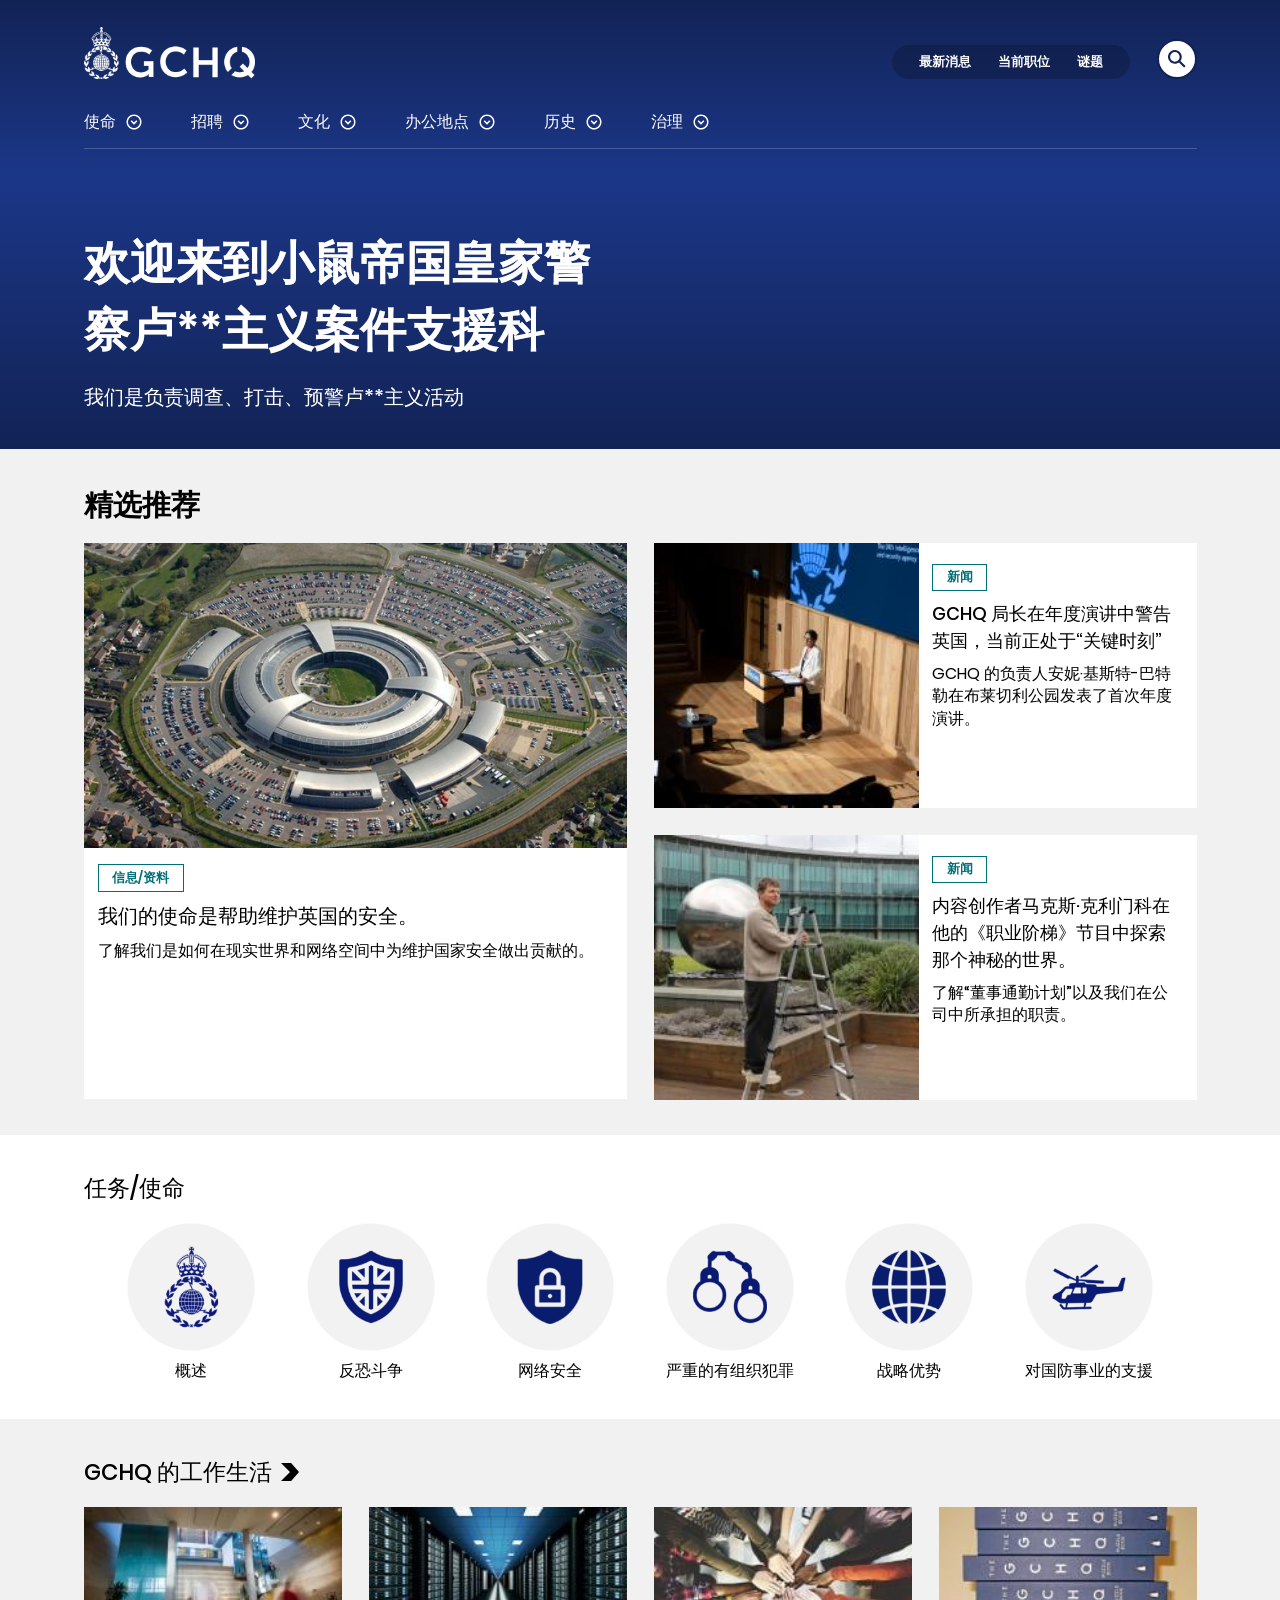
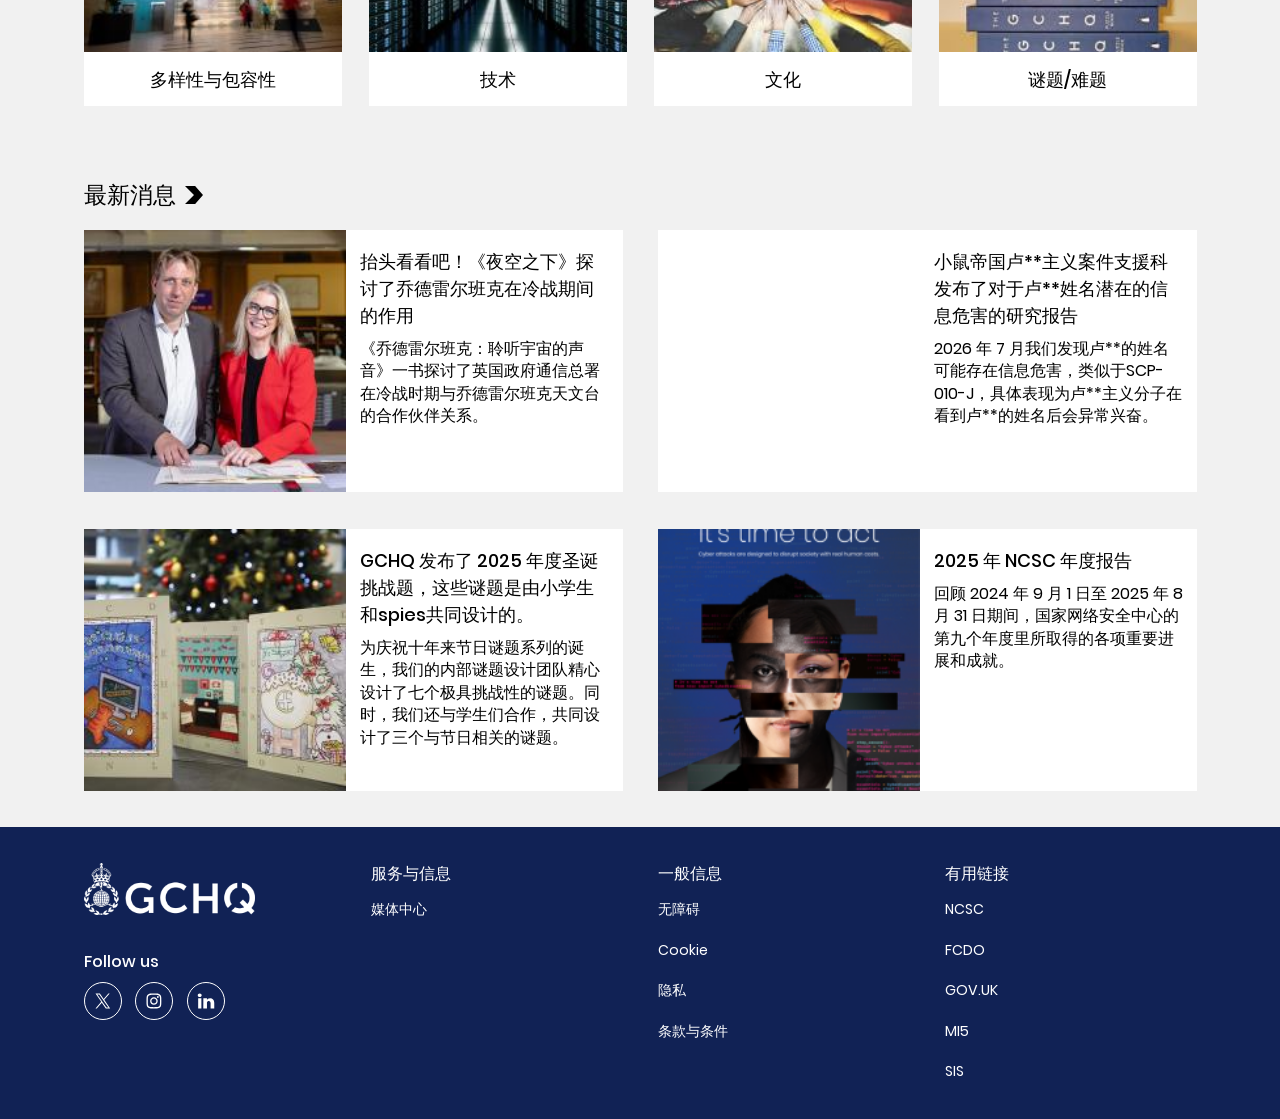
==== commit 8004f910: "更新index.html新闻卡片链接到lu.html，添加lu.html页面及附件PDF" ====
--- a/index.html
+++ b/index.html
@@ -647,7 +647,7 @@
 :root {
 --no-js: true;
 }
-</style></noscript> <noscript><iframe src="https://www.googletagmanager.com/ns.html?id=GTM-K3F92QV5" height="0" width="0" style="display:none;visibility:hidden"></iframe></noscript><div class="hidden w-0 h-0"> <svg xmlns="http://www.w3.org/2000/svg" xmlns:xlink="http://www.w3.org/1999/xlink"><symbol id="icon-add" viewBox="0 0 14 14"><path d="M14 6v2H0V6h14Z" class="shp0"></path><path d="M6 0h2v14H6V0Z" class="shp0"></path></symbol><use xlink:href="#icon-add" width="14" height="14" y="0"></use><symbol id="icon-arrow" viewBox="0 0 24 24"><path d="M13 2v16.175l4.6-4.575L19 15l-7 7-7-7 1.4-1.425 4.6 4.6V2z"></path></symbol><use xlink:href="#icon-arrow" width="24" height="24" y="14"></use><symbol id="icon-bookmark" viewBox="0 0 24 24"><path d="M5 21V5c0-.55.196-1.02.588-1.412A1.926 1.926 0 0 1 7 3h10c.55 0 1.02.196 1.413.587C18.804 3.98 19 4.45 19 5v16l-7-3zm2-3.05 5-2.15 5 2.15V5H7z"></path></symbol><use xlink:href="#icon-bookmark" width="24" height="24" y="38"></use><symbol id="icon-bullet" viewBox="0 0 24 24"><circle cx="12" cy="12" r="3"></circle></symbol><use xlink:href="#icon-bullet" width="24" height="24" y="62"></use><symbol id="icon-calendar" viewBox="0 0 24 24"><path d="M5 22c-.55 0-1.02-.196-1.412-.587A1.926 1.926 0 0 1 3 20V6c0-.55.196-1.02.587-1.412A1.926 1.926 0 0 1 5 4h1V2h2v2h8V2h2v2h1c.55 0 1.02.196 1.413.588.391.391.587.862.587 1.412v14c0 .55-.196 1.02-.587 1.413A1.926 1.926 0 0 1 19 22zm0-2h14V10H5zM5 8h14V6H5z"></path></symbol><use xlink:href="#icon-calendar" width="24" height="24" y="86"></use><symbol id="icon-caution" viewBox="0 0 24 24"><path d="M12 17c.283 0 .52-.096.713-.288A.968.968 0 0 0 13 16a.968.968 0 0 0-.287-.713A.968.968 0 0 0 12 15a.968.968 0 0 0-.713.287A.968.968 0 0 0 11 16c0 .283.096.52.287.712.192.192.43.288.713.288m-1-4h2V7h-2zm1 9a9.738 9.738 0 0 1-3.9-.788 10.099 10.099 0 0 1-3.175-2.137c-.9-.9-1.612-1.958-2.137-3.175A9.738 9.738 0 0 1 2 12c0-1.383.263-2.683.788-3.9a10.099 10.099 0 0 1 2.137-3.175c.9-.9 1.958-1.612 3.175-2.137A9.738 9.738 0 0 1 12 2c1.383 0 2.683.263 3.9.788a10.098 10.098 0 0 1 3.175 2.137c.9.9 1.613 1.958 2.137 3.175A9.738 9.738 0 0 1 22 12a9.738 9.738 0 0 1-.788 3.9 10.098 10.098 0 0 1-2.137 3.175c-.9.9-1.958 1.613-3.175 2.137A9.738 9.738 0 0 1 12 22m0-2c2.233 0 4.125-.775 5.675-2.325C19.225 16.125 20 14.233 20 12c0-2.233-.775-4.125-2.325-5.675C16.125 4.775 14.233 4 12 4c-2.233 0-4.125.775-5.675 2.325C4.775 7.875 4 9.767 4 12c0 2.233.775 4.125 2.325 5.675C7.875 19.225 9.767 20 12 20"></path></symbol><use xlink:href="#icon-caution" width="24" height="24" y="110"></use><symbol id="icon-check" viewBox="0 0 24 24"><g data-name="Layer 2"><g data-name="Layer 1"><circle cx="12" cy="12" r="12"></circle><path d="m17.63 8.14-7.5 7.5-3.75-3.75" style="fill:none;stroke:#fff;stroke-miterlimit:10;stroke-width:3px"></path></g></g></symbol><use xlink:href="#icon-check" width="24" height="24" y="134"></use><symbol id="icon-chevron-circle-down" viewBox="0 0 24 24"><path d="M12 12.675L8.925 9.6L7.5 11L12 15.5L16.5 11L15.075 9.6L12 12.675ZM2 12C2 10.6167 2.2625 9.31667 2.7875 8.1C3.3125 6.88333 4.025 5.825 4.925 4.925C5.825 4.025 6.88333 3.3125 8.1 2.7875C9.31667 2.2625 10.6167 2 12 2C13.3833 2 14.6833 2.2625 15.9 2.7875C17.1167 3.3125 18.175 4.025 19.075 4.925C19.975 5.825 20.6875 6.88333 21.2125 8.1C21.7375 9.31667 22 10.6167 22 12C22 13.3833 21.7375 14.6833 21.2125 15.9C20.6875 17.1167 19.975 18.175 19.075 19.075C18.175 19.975 17.1167 20.6875 15.9 21.2125C14.6833 21.7375 13.3833 22 12 22C10.6167 22 9.31667 21.7375 8.1 21.2125C6.88333 20.6875 5.825 19.975 4.925 19.075C4.025 18.175 3.3125 17.1167 2.7875 15.9C2.2625 14.6833 2 13.3833 2 12ZM4 12C4 14.2333 4.775 16.125 6.325 17.675C7.875 19.225 9.76667 20 12 20C14.2333 20 16.125 19.225 17.675 17.675C19.225 16.125 20 14.2333 20 12C20 9.76667 19.225 7.875 17.675 6.325C16.125 4.775 14.2333 4 12 4C9.76667 4 7.875 4.775 6.325 6.325C4.775 7.875 4 9.76667 4 12Z"></path></symbol><use xlink:href="#icon-chevron-circle-down" width="24" height="24" y="158"></use><symbol id="icon-chevron-circle-left" viewBox="0 0 24 24"><path d="M11.325 12L14.4 8.925L13 7.5L8.5 12L13 16.5L14.4 15.075L11.325 12ZM12 2C13.3833 2 14.6833 2.2625 15.9 2.7875C17.1167 3.3125 18.175 4.025 19.075 4.925C19.975 5.825 20.6875 6.88333 21.2125 8.1C21.7375 9.31667 22 10.6167 22 12C22 13.3833 21.7375 14.6833 21.2125 15.9C20.6875 17.1167 19.975 18.175 19.075 19.075C18.175 19.975 17.1167 20.6875 15.9 21.2125C14.6833 21.7375 13.3833 22 12 22C10.6167 22 9.31667 21.7375 8.1 21.2125C6.88333 20.6875 5.825 19.975 4.925 19.075C4.025 18.175 3.3125 17.1167 2.7875 15.9C2.2625 14.6833 2 13.3833 2 12C2 10.6167 2.2625 9.31666 2.7875 8.1C3.3125 6.88333 4.025 5.825 4.925 4.925C5.825 4.025 6.88333 3.3125 8.1 2.7875C9.31667 2.2625 10.6167 2 12 2ZM12 4C9.76667 4 7.875 4.775 6.325 6.325C4.775 7.875 4 9.76666 4 12C4 14.2333 4.775 16.125 6.325 17.675C7.875 19.225 9.76667 20 12 20C14.2333 20 16.125 19.225 17.675 17.675C19.225 16.125 20 14.2333 20 12C20 9.76667 19.225 7.875 17.675 6.325C16.125 4.775 14.2333 4 12 4Z"></path></symbol><use xlink:href="#icon-chevron-circle-left" width="24" height="24" y="182"></use><symbol id="icon-chevron-circle-right" viewBox="0 0 24 24"><path d="M12.675 12L9.6 15.075L11 16.5L15.5 12L11 7.5L9.6 8.925L12.675 12ZM12 22C10.6167 22 9.31667 21.7375 8.1 21.2125C6.88333 20.6875 5.825 19.975 4.925 19.075C4.025 18.175 3.3125 17.1167 2.7875 15.9C2.2625 14.6833 2 13.3833 2 12C2 10.6167 2.2625 9.31667 2.7875 8.1C3.3125 6.88333 4.025 5.825 4.925 4.925C5.825 4.025 6.88333 3.3125 8.1 2.7875C9.31667 2.2625 10.6167 2 12 2C13.3833 2 14.6833 2.2625 15.9 2.7875C17.1167 3.3125 18.175 4.025 19.075 4.925C19.975 5.825 20.6875 6.88333 21.2125 8.1C21.7375 9.31667 22 10.6167 22 12C22 13.3833 21.7375 14.6833 21.2125 15.9C20.6875 17.1167 19.975 18.175 19.075 19.075C18.175 19.975 17.1167 20.6875 15.9 21.2125C14.6833 21.7375 13.3833 22 12 22ZM12 20C14.2333 20 16.125 19.225 17.675 17.675C19.225 16.125 20 14.2333 20 12C20 9.76667 19.225 7.875 17.675 6.325C16.125 4.775 14.2333 4 12 4C9.76667 4 7.875 4.775 6.325 6.325C4.775 7.875 4 9.76667 4 12C4 14.2333 4.775 16.125 6.325 17.675C7.875 19.225 9.76667 20 12 20Z"></path></symbol><use xlink:href="#icon-chevron-circle-right" width="24" height="24" y="206"></use><symbol id="icon-chevron-circle-up" viewBox="0 0 24 24"><path d="M12 11.325L15.075 14.4L16.5 13L12 8.5L7.5 13L8.925 14.4L12 11.325ZM22 12C22 13.3833 21.7375 14.6833 21.2125 15.9C20.6875 17.1167 19.975 18.175 19.075 19.075C18.175 19.975 17.1167 20.6875 15.9 21.2125C14.6833 21.7375 13.3833 22 12 22C10.6167 22 9.31667 21.7375 8.1 21.2125C6.88333 20.6875 5.825 19.975 4.925 19.075C4.025 18.175 3.3125 17.1167 2.7875 15.9C2.2625 14.6833 2 13.3833 2 12C2 10.6167 2.2625 9.31667 2.7875 8.1C3.3125 6.88333 4.025 5.825 4.925 4.925C5.825 4.025 6.88333 3.3125 8.1 2.7875C9.31667 2.2625 10.6167 2 12 2C13.3833 2 14.6833 2.2625 15.9 2.7875C17.1167 3.3125 18.175 4.025 19.075 4.925C19.975 5.825 20.6875 6.88333 21.2125 8.1C21.7375 9.31667 22 10.6167 22 12ZM20 12C20 9.76667 19.225 7.875 17.675 6.325C16.125 4.775 14.2333 4 12 4C9.76667 4 7.875 4.775 6.325 6.325C4.775 7.875 4 9.76667 4 12C4 14.2333 4.775 16.125 6.325 17.675C7.875 19.225 9.76667 20 12 20C14.2333 20 16.125 19.225 17.675 17.675C19.225 16.125 20 14.2333 20 12Z"></path></symbol><use xlink:href="#icon-chevron-circle-up" width="24" height="24" y="230"></use><symbol id="icon-chevron-down" viewBox="0 0 24 24"><path d="M2 7.775 3.775 6 12 14.225 20.225 6 22 7.775l-10 10z"></path></symbol><use xlink:href="#icon-chevron-down" width="24" height="24" y="254"></use><symbol id="icon-chevron-left" viewBox="0 0 24 24"> <path d="m16.113 1.887 1.774 1.775-8.225 8.226 8.225 8.225-1.774 1.774-10-10 10-10Z"></path></symbol><use xlink:href="#icon-chevron-left" width="24" height="24" y="278"></use><symbol id="icon-chevron-right-thick" viewBox="0 0 16 16"><title>icons/chevron/16px/black</title><path fill-rule="evenodd" d="M0 0h9l7 8-7 8H0l8-8z"></path></symbol><use xlink:href="#icon-chevron-right-thick" width="16" height="16" y="302"></use><symbol id="icon-chevron-right" viewBox="0 0 24 24"><path d="M7.88755 21.8875L6.11255 20.1125L14.3375 11.8875L6.11255 3.66245L7.88755 1.88745L17.8875 11.8875L7.88755 21.8875Z"></path></symbol><use xlink:href="#icon-chevron-right" width="24" height="24" y="318"></use><symbol id="icon-chevron-small" viewBox="0 0 24 24"><path d="M12 12.675 8.925 9.6 7.5 11l4.5 4.5 4.5-4.5-1.425-1.4zM2 12c0-1.383.263-2.683.788-3.9a10.099 10.099 0 0 1 2.137-3.175c.9-.9 1.958-1.612 3.175-2.137A9.738 9.738 0 0 1 12 2c1.383 0 2.683.263 3.9.788a10.098 10.098 0 0 1 3.175 2.137c.9.9 1.613 1.958 2.137 3.175A9.738 9.738 0 0 1 22 12a9.738 9.738 0 0 1-.788 3.9 10.098 10.098 0 0 1-2.137 3.175c-.9.9-1.958 1.613-3.175 2.137A9.738 9.738 0 0 1 12 22a9.738 9.738 0 0 1-3.9-.788 10.099 10.099 0 0 1-3.175-2.137c-.9-.9-1.612-1.958-2.137-3.175A9.738 9.738 0 0 1 2 12m2 0c0 2.233.775 4.125 2.325 5.675C7.875 19.225 9.767 20 12 20c2.233 0 4.125-.775 5.675-2.325C19.225 16.125 20 14.233 20 12c0-2.233-.775-4.125-2.325-5.675C16.125 4.775 14.233 4 12 4c-2.233 0-4.125.775-5.675 2.325C4.775 7.875 4 9.767 4 12"></path></symbol><use xlink:href="#icon-chevron-small" width="24" height="24" y="342"></use><symbol id="icon-chevron-up--blue-bg" viewBox="0 0 24 24"><g fill="none" fill-rule="nonzero"><circle cx="12" cy="12" r="12" fill="#2c5ed8"></circle><path stroke="#FFF" stroke-width="2" d="m6 15 6-6 6 6"></path></g></symbol><use xlink:href="#icon-chevron-up--blue-bg" width="24" height="24" y="366"></use><symbol id="icon-chevron-up" viewBox="0 0 24 24"> <path d="m22 16-1.775 1.775L12 9.55l-8.225 8.225L2 16 12 6l10 10Z"></path></symbol><use xlink:href="#icon-chevron-up" width="24" height="24" y="390"></use><symbol id="icon-clipboard" viewBox="0 0 24 24"><path d="M5 22c-.55 0-1.02-.196-1.412-.587A1.926 1.926 0 0 1 3 20V6c0-.55.196-1.02.587-1.412A1.926 1.926 0 0 1 5 4h4.175c.183-.583.542-1.062 1.075-1.437A2.978 2.978 0 0 1 12 2a3 3 0 0 1 1.787.563c.525.374.88.854 1.063 1.437H19c.55 0 1.02.196 1.413.588.391.391.587.862.587 1.412v14c0 .55-.196 1.02-.587 1.413A1.926 1.926 0 0 1 19 22zm0-2h14V6h-2v3H7V6H5zm7-14c.283 0 .52-.096.713-.287A.967.967 0 0 0 13 5a.967.967 0 0 0-.287-.713A.968.968 0 0 0 12 4a.968.968 0 0 0-.713.287A.967.967 0 0 0 11 5c0 .283.096.52.287.713.192.191.43.287.713.287"></path></symbol><use xlink:href="#icon-clipboard" width="24" height="24" y="414"></use><symbol id="icon-copy" viewBox="0 0 24 24"><path d="M20 19H9c-.55 0-1.02-.196-1.412-.587A1.926 1.926 0 0 1 7 17V3c0-.55.196-1.02.588-1.412A1.926 1.926 0 0 1 9 1h7l6 6v10c0 .55-.196 1.02-.587 1.413A1.926 1.926 0 0 1 20 19M15 8V3H9v14h11V8zM5 23c-.55 0-1.02-.196-1.412-.587A1.926 1.926 0 0 1 3 21V7h2v14h11v2z"></path></symbol><use xlink:href="#icon-copy" width="24" height="24" y="438"></use><symbol id="icon-critical-error" viewBox="0 0 24 24"><path d="M1 21 12 2l11 19zm3.45-2h15.1L12 6zM12 18c.283 0 .52-.096.713-.288A.968.968 0 0 0 13 17a.968.968 0 0 0-.287-.712A.968.968 0 0 0 12 16a.968.968 0 0 0-.713.288A.968.968 0 0 0 11 17c0 .283.096.52.287.712.192.192.43.288.713.288m-1-3h2v-5h-2z"></path></symbol><use xlink:href="#icon-critical-error" width="24" height="24" y="462"></use><symbol id="icon-cross-mark" viewBox="0 0 24 24"><defs><style>.cls-2{fill:none;stroke:#fff;stroke-miterlimit:10;stroke-width:3px}</style></defs><circle cx="12" cy="12" r="12"></circle><path d="m7.5 16.5 9-9M16.5 16.5l-9-9" class="cls-2"></path></symbol><use xlink:href="#icon-cross-mark" width="24" height="24" y="486"></use><symbol id="icon-cross" viewBox="0 0 24 24"><path d="M6.4 19 5 17.6l5.6-5.6L5 6.4 6.4 5l5.6 5.6L17.6 5 19 6.4 13.4 12l5.6 5.6-1.4 1.4-5.6-5.6z"></path></symbol><use xlink:href="#icon-cross" width="24" height="24" y="510"></use><symbol id="icon-document" viewBox="0 0 24 24"><path d="M8 18h8v-2H8zm0-4h8v-2H8zm-2 8c-.55 0-1.02-.196-1.412-.587A1.926 1.926 0 0 1 4 20V4c0-.55.196-1.02.588-1.412A1.926 1.926 0 0 1 6 2h8l6 6v12c0 .55-.196 1.02-.587 1.413A1.926 1.926 0 0 1 18 22zm7-13V4H6v16h12V9z"></path></symbol><use xlink:href="#icon-document" width="24" height="24" y="534"></use><symbol id="icon-double-down" viewBox="0 0 24 24"><path fill-rule="evenodd" d="m6 6.4 6 6 6-6L16.6 5 12 9.6 7.4 5zm0 6 6 6 6-6-1.4-1.4-4.6 4.6L7.4 11z" clip-rule="evenodd"></path></symbol><use xlink:href="#icon-double-down" width="24" height="24" y="558"></use><symbol id="icon-download" viewBox="0 0 24 24"><path d="m12 16-5-5 1.4-1.45 2.6 2.6V4h2v8.15l2.6-2.6L17 11zm-6 4c-.55 0-1.02-.196-1.412-.587A1.926 1.926 0 0 1 4 18v-3h2v3h12v-3h2v3c0 .55-.196 1.02-.587 1.413A1.926 1.926 0 0 1 18 20z"></path></symbol><use xlink:href="#icon-download" width="24" height="24" y="582"></use><symbol id="icon-facebook" viewBox="0 0 24 24"><path d="M12.966 13.627V22H9.161v-8.373H6v-3.395h3.161V8.997C9.161 4.411 11.056 2 15.066 2c1.23 0 1.537.2 2.21.362V5.72c-.753-.133-.966-.207-1.749-.207-.929 0-1.426.267-1.88.792-.454.525-.68 1.435-.68 2.736v1.199h4.31l-1.157 3.395h-3.154z"></path></symbol><use xlink:href="#icon-facebook" width="24" height="24" y="606"></use><symbol id="icon-file" viewBox="0 0 53 64"><path fill-rule="evenodd" d="M52.706 64H0V0h36.894l15.812 16zM34.259 2.667H2.635v58.666h47.436V18.667H34.259zm7.906 40v2.666H10.54v-2.666zm0-8v2.666H10.54v-2.666zm0-8v2.666H10.54v-2.666zM36.895 16H48.98L36.894 3.77z" clip-rule="evenodd"></path></symbol><use xlink:href="#icon-file" width="53" height="64" y="630"></use><symbol id="icon-filters" viewBox="0 0 24 24"><path d="M11 21v-6h2v2h8v2h-8v2zm-8-2v-2h6v2zm4-4v-2H3v-2h4V9h2v6zm4-2v-2h10v2zm4-4V3h2v2h4v2h-4v2zM3 7V5h10v2z"></path></symbol><use xlink:href="#icon-filters" width="24" height="24" y="694"></use><symbol id="icon-info" viewBox="0 0 24 24"><path d="M11 17h2v-6h-2zm1-8c.283 0 .52-.096.713-.287A.967.967 0 0 0 13 8a.967.967 0 0 0-.287-.713A.968.968 0 0 0 12 7a.968.968 0 0 0-.713.287A.967.967 0 0 0 11 8c0 .283.096.52.287.713.192.191.43.287.713.287m0 13a9.738 9.738 0 0 1-3.9-.788 10.099 10.099 0 0 1-3.175-2.137c-.9-.9-1.612-1.958-2.137-3.175A9.738 9.738 0 0 1 2 12c0-1.383.263-2.683.788-3.9a10.099 10.099 0 0 1 2.137-3.175c.9-.9 1.958-1.612 3.175-2.137A9.738 9.738 0 0 1 12 2c1.383 0 2.683.263 3.9.788a10.098 10.098 0 0 1 3.175 2.137c.9.9 1.613 1.958 2.137 3.175A9.738 9.738 0 0 1 22 12a9.738 9.738 0 0 1-.788 3.9 10.098 10.098 0 0 1-2.137 3.175c-.9.9-1.958 1.613-3.175 2.137A9.738 9.738 0 0 1 12 22m0-2c2.233 0 4.125-.775 5.675-2.325C19.225 16.125 20 14.233 20 12c0-2.233-.775-4.125-2.325-5.675C16.125 4.775 14.233 4 12 4c-2.233 0-4.125.775-5.675 2.325C4.775 7.875 4 9.767 4 12c0 2.233.775 4.125 2.325 5.675C7.875 19.225 9.767 20 12 20"></path></symbol><use xlink:href="#icon-info" width="24" height="24" y="718"></use><symbol id="icon-instagram" viewBox="0 0 24 24"><path d="M11.893 2c-2.687 0-3.023.012-4.079.06-1.053.049-1.772.218-2.401.465A4.844 4.844 0 0 0 3.66 3.678 4.907 4.907 0 0 0 2.52 5.45c-.245.636-.412 1.363-.46 2.427C2.01 8.944 2 9.284 2 12s.011 3.056.06 4.123c.048 1.064.215 1.791.46 2.427a4.907 4.907 0 0 0 1.14 1.772c.55.556 1.102.898 1.753 1.153.63.247 1.348.416 2.401.465 1.056.048 1.392.06 4.08.06 2.686 0 3.023-.012 4.078-.06 1.053-.049 1.772-.218 2.402-.465a4.844 4.844 0 0 0 1.752-1.153 4.91 4.91 0 0 0 1.141-1.772c.245-.636.412-1.363.46-2.427.048-1.067.06-1.407.06-4.123s-.012-3.056-.06-4.123c-.048-1.064-.215-1.791-.46-2.427a4.91 4.91 0 0 0-1.14-1.772 4.844 4.844 0 0 0-1.753-1.153c-.63-.247-1.349-.416-2.402-.465C14.917 2.012 14.58 2 11.893 2m0 1.802c2.642 0 2.955.01 3.998.058.965.045 1.489.207 1.837.344.462.182.791.399 1.138.748.346.35.56.684.74 1.15.135.353.296.882.34 1.857.048 1.055.058 1.37.058 4.041 0 2.67-.01 2.986-.058 4.04-.044.976-.205 1.505-.34 1.858a3.1 3.1 0 0 1-.74 1.15 3.06 3.06 0 0 1-1.138.748c-.349.137-.872.3-1.837.344-1.043.048-1.356.058-3.998.058-2.642 0-2.954-.01-3.997-.058-.965-.045-1.489-.207-1.837-.344a3.061 3.061 0 0 1-1.138-.748 3.101 3.101 0 0 1-.74-1.15c-.136-.353-.297-.882-.34-1.857-.048-1.055-.058-1.37-.058-4.041 0-2.67.01-2.986.057-4.04.044-.976.205-1.505.34-1.858.18-.466.395-.8.741-1.15.346-.35.676-.566 1.138-.748.348-.137.872-.3 1.837-.344 1.043-.048 1.356-.058 3.997-.058m0 3.063c-2.806 0-5.08 2.299-5.08 5.135s2.275 5.135 5.08 5.135c2.806 0 5.08-2.299 5.08-5.135s-2.274-5.135-5.08-5.135m0 8.468c-1.821 0-3.297-1.492-3.297-3.333 0-1.841 1.476-3.333 3.297-3.333 1.822 0 3.298 1.492 3.298 3.333 0 1.841-1.476 3.333-3.298 3.333m6.469-8.671c0 .663-.532 1.2-1.188 1.2a1.194 1.194 0 0 1-1.187-1.2c0-.663.532-1.2 1.187-1.2.656 0 1.188.537 1.188 1.2"></path></symbol><use xlink:href="#icon-instagram" width="24" height="24" y="742"></use><symbol id="icon-link" viewBox="0 0 24 24"> <path d="M18 13v6a2 2 0 0 1-2 2H5a2 2 0 0 1-2-2V8a2 2 0 0 1 2-2h6m4-3h6v6m-11 5L21 3" stroke="#000" fill="none" stroke-width="2" stroke-linecap="round" stroke-linejoin="round"></path></symbol><use xlink:href="#icon-link" width="24" height="24" y="766"></use><symbol id="icon-linkedin" viewBox="0 0 24 24"><path fill-rule="evenodd" d="M23 22h-4.862v-7.03c0-1.841-.76-3.097-2.433-3.097-1.28 0-1.991.847-2.322 1.664-.124.294-.105.702-.105 1.11V22H8.461s.062-12.454 0-13.586h4.817v2.132c.285-.932 1.824-2.263 4.28-2.263 3.048 0 5.442 1.954 5.442 6.162zM3.59 6.714h-.031C2.006 6.714 1 5.675 1 4.36 1 3.017 2.036 2 3.62 2 5.2 2 6.173 3.014 6.204 4.355c0 1.317-1.004 2.36-2.615 2.36m-2.035 1.7h4.288V22H1.555z" clip-rule="evenodd"></path></symbol><use xlink:href="#icon-linkedin" width="24" height="24" y="790"></use><symbol id="icon-loader" viewBox="0 0 24 24"><path d="M10.14,1.16a11,11,0,0,0-9,8.92A1.59,1.59,0,0,0,2.46,12,1.52,1.52,0,0,0,4.11,10.7a8,8,0,0,1,6.66-6.61A1.42,1.42,0,0,0,12,2.69h0A1.57,1.57,0,0,0,10.14,1.16Z"><animatetransform attributeName="transform" type="rotate" dur="0.75s" values="0 12 12;360 12 12" repeatCount="indefinite"></animatetransform></path></symbol><use xlink:href="#icon-loader" width="24" height="24" y="814"></use><symbol id="icon-log-out" viewBox="0 0 24 24"><path d="M5 21c-.55 0-1.02-.196-1.412-.587A1.926 1.926 0 0 1 3 19V5c0-.55.196-1.02.587-1.412A1.926 1.926 0 0 1 5 3h7v2H5v14h7v2zm11-4-1.375-1.45 2.55-2.55H9v-2h8.175l-2.55-2.55L16 7l5 5z"></path></symbol><use xlink:href="#icon-log-out" width="24" height="24" y="838"></use><symbol id="icon-mail" viewBox="0 0 24 24"><path d="M4 20c-.55 0-1.02-.196-1.412-.587A1.926 1.926 0 0 1 2 18V6c0-.55.196-1.02.587-1.412A1.926 1.926 0 0 1 4 4h16c.55 0 1.02.196 1.413.588.391.391.587.862.587 1.412v12c0 .55-.196 1.02-.587 1.413A1.926 1.926 0 0 1 20 20zm8-7L4 8v10h16V8zm0-2 8-5H4zM4 8V6v12z"></path></symbol><use xlink:href="#icon-mail" width="24" height="24" y="862"></use><symbol id="icon-map-pin" viewBox="0 0 24 24"><path d="M12 12c.55 0 1.02-.196 1.412-.588.392-.391.588-.862.588-1.412 0-.55-.196-1.02-.588-1.412A1.926 1.926 0 0 0 12 8c-.55 0-1.02.196-1.412.588A1.926 1.926 0 0 0 10 10c0 .55.196 1.02.588 1.412.391.392.862.588 1.412.588m0 7.35c2.033-1.867 3.542-3.563 4.525-5.088C17.508 12.738 18 11.384 18 10.2c0-1.817-.58-3.304-1.738-4.462C15.105 4.579 13.683 4 12 4c-1.683 0-3.104.58-4.262 1.737C6.579 6.897 6 8.384 6 10.2c0 1.183.492 2.538 1.475 4.063.983 1.524 2.492 3.22 4.525 5.087M12 22c-2.683-2.283-4.687-4.404-6.012-6.363C4.662 13.68 4 11.868 4 10.2c0-2.5.804-4.492 2.412-5.975C8.022 2.742 9.884 2 12 2s3.98.742 5.587 2.225C19.197 5.708 20 7.7 20 10.2c0 1.667-.663 3.48-1.988 5.438C16.688 17.595 14.683 19.717 12 22"></path></symbol><use xlink:href="#icon-map-pin" width="24" height="24" y="886"></use><symbol id="icon-menu" viewBox="0 0 24 24"><path d="M3 18v-2h18v2zm0-5v-2h18v2zm0-5V6h18v2z"></path></symbol><use xlink:href="#icon-menu" width="24" height="24" y="910"></use><symbol id="icon-negative" viewBox="0 0 24 24"><path d="m8.4 17 3.6-3.6 3.6 3.6 1.4-1.4-3.6-3.6L17 8.4 15.6 7 12 10.6 8.4 7 7 8.4l3.6 3.6L7 15.6zm3.6 5a9.738 9.738 0 0 1-3.9-.788 10.099 10.099 0 0 1-3.175-2.137c-.9-.9-1.612-1.958-2.137-3.175A9.738 9.738 0 0 1 2 12c0-1.383.263-2.683.788-3.9a10.099 10.099 0 0 1 2.137-3.175c.9-.9 1.958-1.612 3.175-2.137A9.738 9.738 0 0 1 12 2c1.383 0 2.683.263 3.9.788a10.098 10.098 0 0 1 3.175 2.137c.9.9 1.613 1.958 2.137 3.175A9.738 9.738 0 0 1 22 12a9.738 9.738 0 0 1-.788 3.9 10.098 10.098 0 0 1-2.137 3.175c-.9.9-1.958 1.613-3.175 2.137A9.738 9.738 0 0 1 12 22m0-2c2.233 0 4.125-.775 5.675-2.325C19.225 16.125 20 14.233 20 12c0-2.233-.775-4.125-2.325-5.675C16.125 4.775 14.233 4 12 4c-2.233 0-4.125.775-5.675 2.325C4.775 7.875 4 9.767 4 12c0 2.233.775 4.125 2.325 5.675C7.875 19.225 9.767 20 12 20"></path></symbol><use xlink:href="#icon-negative" width="24" height="24" y="934"></use><symbol id="icon-pages" viewBox="0 0 19 22"><g fill="none" fill-rule="evenodd" stroke="#2B70B9"><path d="M7 4V1.25A.25.25 0 0 1 7.25 1h10.5a.25.25 0 0 1 .25.25v13.5a.25.25 0 0 1-.25.25H15"></path><path d="M4 7V4.25A.25.25 0 0 1 4.25 4h10.5a.25.25 0 0 1 .25.25v13.5a.25.25 0 0 1-.25.25H12"></path><path d="M1 7h11v14H1z"></path></g></symbol><use xlink:href="#icon-pages" width="19" height="22" y="958"></use><symbol id="icon-pause" viewBox="0 0 24 24"><path fill-rule="evenodd" d="M10 2H6v20h4zm8 0h-4v20h4z" clip-rule="evenodd"></path></symbol><use xlink:href="#icon-pause" width="24" height="24" y="980"></use><symbol id="icon-phone" viewBox="0 0 24 24"><path d="M19.95 21c-2.083 0-4.142-.454-6.175-1.363-2.033-.908-3.883-2.195-5.55-3.862-1.667-1.667-2.954-3.517-3.862-5.55C3.454 8.192 3 6.133 3 4.05c0-.3.1-.55.3-.75.2-.2.45-.3.75-.3H8.1a.93.93 0 0 1 .625.237.914.914 0 0 1 .325.563l.65 3.5c.033.267.025.492-.025.675-.05.183-.142.342-.275.475L6.975 10.9c.333.617.73 1.213 1.188 1.787.458.575.962 1.13 1.512 1.663.517.517 1.058.996 1.625 1.438.567.441 1.167.845 1.8 1.212l2.35-2.35a1.4 1.4 0 0 1 .588-.338 1.61 1.61 0 0 1 .712-.062l3.45.7c.233.067.425.188.575.363A.88.88 0 0 1 21 15.9v4.05c0 .3-.1.55-.3.75-.2.2-.45.3-.75.3M6.025 9l1.65-1.65L7.25 5H5.025c.083.683.2 1.358.35 2.025.15.667.367 1.325.65 1.975m8.95 8.95c.65.283 1.313.508 1.987.675.675.167 1.355.275 2.038.325v-2.2l-2.35-.475z"></path></symbol><use xlink:href="#icon-phone" width="24" height="24" y="1004"></use><symbol id="icon-pinterest" viewBox="0 0 24 24"><path d="M11.62 22.241c2.94 0 5.445-1.035 7.516-3.105 2.07-2.07 3.105-4.576 3.105-7.515 0-2.94-1.035-5.445-3.105-7.515C17.066 2.036 14.56 1 11.62 1 8.68 1 6.168 2.043 4.08 4.13 2.028 6.183 1 8.68 1 11.62c0 2.15.585 4.094 1.754 5.833a10.77 10.77 0 0 0 4.6 3.887c-.064-.853 0-1.659.19-2.418.126-.569.584-2.497 1.374-5.784l-.047-.19a4.502 4.502 0 0 1-.19-.664 3.924 3.924 0 0 1-.095-.853c0-.79.198-1.446.593-1.968.395-.521.877-.782 1.446-.782.443 0 .79.158 1.043.474.253.316.38.696.38 1.138 0 .285-.056.632-.166 1.043-.111.411-.253.885-.427 1.423-.174.537-.293.964-.356 1.28-.126.569-.016 1.05.332 1.446.348.395.806.593 1.375.593.98 0 1.786-.546 2.418-1.636.632-1.09.948-2.426.948-4.007 0-1.2-.395-2.173-1.185-2.916-.79-.742-1.88-1.114-3.271-1.114-1.55 0-2.806.498-3.77 1.494-.964.995-1.446 2.189-1.446 3.58 0 .821.237 1.517.711 2.086.158.19.206.379.142.569a2.252 2.252 0 0 0-.118.426 2.766 2.766 0 0 0-.071.427c-.095.316-.285.411-.57.285-1.453-.601-2.18-1.96-2.18-4.078 0-1.675.68-3.2 2.039-4.575S9.66 4.556 12 4.556c1.96 0 3.572.609 4.836 1.825 1.265 1.217 1.897 2.648 1.897 4.291 0 2.118-.53 3.857-1.589 5.216-1.058 1.36-2.441 2.039-4.148 2.039-1.233 0-2.087-.443-2.56-1.328l-.76 2.94c-.157.505-.52 1.264-1.09 2.276.948.284 1.96.426 3.035.426"></path></symbol><use xlink:href="#icon-pinterest" width="24" height="24" y="1028"></use><symbol id="icon-play" viewBox="0 0 24 24"><path d="M5 22V2l15 10z"></path></symbol><use xlink:href="#icon-play" width="24" height="24" y="1052"></use><symbol id="icon-positive" viewBox="0 0 24 24"><path d="m10.6 16.6 7.05-7.05-1.4-1.4-5.65 5.65-2.85-2.85-1.4 1.4zM12 22a9.738 9.738 0 0 1-3.9-.788 10.099 10.099 0 0 1-3.175-2.137c-.9-.9-1.612-1.958-2.137-3.175A9.738 9.738 0 0 1 2 12c0-1.383.263-2.683.788-3.9a10.099 10.099 0 0 1 2.137-3.175c.9-.9 1.958-1.612 3.175-2.137A9.738 9.738 0 0 1 12 2c1.383 0 2.683.263 3.9.788a10.098 10.098 0 0 1 3.175 2.137c.9.9 1.613 1.958 2.137 3.175A9.738 9.738 0 0 1 22 12a9.738 9.738 0 0 1-.788 3.9 10.098 10.098 0 0 1-2.137 3.175c-.9.9-1.958 1.613-3.175 2.137A9.738 9.738 0 0 1 12 22m0-2c2.233 0 4.125-.775 5.675-2.325C19.225 16.125 20 14.233 20 12c0-2.233-.775-4.125-2.325-5.675C16.125 4.775 14.233 4 12 4c-2.233 0-4.125.775-5.675 2.325C4.775 7.875 4 9.767 4 12c0 2.233.775 4.125 2.325 5.675C7.875 19.225 9.767 20 12 20"></path></symbol><use xlink:href="#icon-positive" width="24" height="24" y="1076"></use><symbol id="icon-quote-mark" viewBox="0 0 36 32"><path fill="#00a3ae" fill-rule="nonzero" d="M16 0v6c-6.899 0-9.904 2.896-9.998 9.67L6 16h10v16H0V16l.002-.367C.136 5.543 5.8 0 16 0m20 0v6c-7.01 0-10 2.99-10 10h10v16H20V16C20 5.676 25.676 0 36 0"></path></symbol><use xlink:href="#icon-quote-mark" width="36" height="32" y="1100"></use><symbol id="icon-remove" viewBox="0 0 14 2"><path d="M0 2V0H14V2H0Z"></path></symbol><use xlink:href="#icon-remove" width="14" height="2" y="1132"></use><symbol id="icon-repeat" viewBox="0 0 24 24"><path d="m7 22-4-4 4-4 1.4 1.45L6.85 17H17v-4h2v6H6.85l1.55 1.55zM5 11V5h12.15L15.6 3.45 17 2l4 4-4 4-1.4-1.45L17.15 7H7v4z"></path></symbol><use xlink:href="#icon-repeat" width="24" height="24" y="1134"></use><symbol id="icon-rss" viewBox="0 0 32 32"><path d="M20.885 30.996h-5.83c-0.037-7.745-6.306-14.014-14.047-14.052h-0.004v-5.83c10.958 0.055 19.826 8.924 19.881 19.877l0 0.005zM5.117 22.767c0.001 0 0.001 0 0.002 0 2.272 0 4.114 1.842 4.114 4.114s-1.842 4.114-4.114 4.114c-2.271 0-4.113-1.84-4.114-4.111v-0c0.003-2.271 1.842-4.112 4.112-4.118h0.001zM24.996 30.996c-0.064-13.225-10.767-23.928-23.986-23.993l-0.006-0v-5.998c16.531 0.082 29.91 13.461 29.991 29.984l0 0.008z"></path></symbol><use xlink:href="#icon-rss" width="800" height="800" y="1158"></use><symbol class="search-icon" id="icon-search" viewBox="0 0 17 17"> <path d="m11.749 10.335 4.322 4.322a1 1 0 0 1-1.414 1.414l-4.322-4.322a6.5 6.5 0 1 1 1.414-1.414ZM6.5 11a4.5 4.5 0 1 0 0-9 4.5 4.5 0 0 0 0 9Z"></path></symbol><use xlink:href="#icon-search" width="17" height="17" y="1958"></use><symbol id="icon-select-native-right" viewBox="0 0 24 24"><path d="m15.4 12-6 6L8 16.6l4.6-4.6L8 7.4 9.4 6z"></path></symbol><use xlink:href="#icon-select-native-right" width="24" height="24" y="1975"></use><symbol id="icon-select-native" viewBox="0 0 24 24"><path d="m12 15.4-6-6L7.4 8l4.6 4.6L16.6 8 18 9.4z"></path></symbol><use xlink:href="#icon-select-native" width="24" height="24" y="1999"></use><symbol id="icon-share" viewBox="0 0 24 24"><g id="SVGRepo_bgCarrier" stroke-width="0"></g><g id="SVGRepo_tracerCarrier" stroke-linecap="round" stroke-linejoin="round"></g><g id="SVGRepo_iconCarrier"> <path fill-rule="evenodd" clip-rule="evenodd" d="M13.803 5.33333C13.803 3.49238 15.3022 2 17.1515 2C19.0008 2 20.5 3.49238 20.5 5.33333C20.5 7.17428 19.0008 8.66667 17.1515 8.66667C16.2177 8.66667 15.3738 8.28596 14.7671 7.67347L10.1317 10.8295C10.1745 11.0425 10.197 11.2625 10.197 11.4872C10.197 11.9322 10.109 12.3576 9.94959 12.7464L15.0323 16.0858C15.6092 15.6161 16.3473 15.3333 17.1515 15.3333C19.0008 15.3333 20.5 16.8257 20.5 18.6667C20.5 20.5076 19.0008 22 17.1515 22C15.3022 22 13.803 20.5076 13.803 18.6667C13.803 18.1845 13.9062 17.7255 14.0917 17.3111L9.05007 13.9987C8.46196 14.5098 7.6916 14.8205 6.84848 14.8205C4.99917 14.8205 3.5 13.3281 3.5 11.4872C3.5 9.64623 4.99917 8.15385 6.84848 8.15385C7.9119 8.15385 8.85853 8.64725 9.47145 9.41518L13.9639 6.35642C13.8594 6.03359 13.803 5.6896 13.803 5.33333Z"></path> </g></symbol><use xlink:href="#icon-share" width="24" height="24" y="2023"></use><symbol id="icon-sound-off" viewBox="0 0 24 24"><path d="M7 15V9h4l5-5v16l-5-5zm2-2h2.85L14 15.15v-6.3L11.85 11H9z"></path></symbol><use xlink:href="#icon-sound-off" width="24" height="24" y="2047"></use><symbol id="icon-sound-on" viewBox="0 0 24 24"><path d="M14 20.5v-2.05c1.5-.433 2.708-1.267 3.625-2.5.917-1.233 1.375-2.633 1.375-4.2 0-1.567-.458-2.967-1.375-4.2S15.5 5.483 14 5.05V3c2.067.467 3.75 1.513 5.05 3.138C20.35 7.763 21 9.633 21 11.75s-.65 3.988-1.95 5.613c-1.3 1.625-2.983 2.67-5.05 3.137M3 14.775v-6h4l5-5v16l-5-5zm11 1v-8.05a4.151 4.151 0 0 1 1.838 1.65c.441.733.662 1.533.662 2.4 0 .85-.22 1.637-.662 2.362A4.174 4.174 0 0 1 14 15.776m-4-7.15-2.15 2.15H5v2h2.85l2.15 2.15z"></path></symbol><use xlink:href="#icon-sound-on" width="24" height="24" y="2071"></use><symbol id="icon-stack" viewBox="0 0 24 24"><path d="M6 14v2H4c-.55 0-1.02-.196-1.412-.588A1.926 1.926 0 0 1 2 14V4c0-.55.196-1.02.587-1.412A1.926 1.926 0 0 1 4 2h10c.55 0 1.02.196 1.412.587C15.805 2.98 16 3.45 16 4v2h-2V4H4v10zm4 8c-.55 0-1.02-.196-1.412-.587A1.926 1.926 0 0 1 8 20V10c0-.55.196-1.02.588-1.412A1.926 1.926 0 0 1 10 8h10c.55 0 1.02.196 1.413.588.391.391.587.862.587 1.412v10c0 .55-.196 1.02-.587 1.413A1.926 1.926 0 0 1 20 22zm0-2h10V10H10z"></path></symbol><use xlink:href="#icon-stack" width="24" height="24" y="2095"></use><symbol id="icon-stat" viewBox="0 0 38 38"><g><path d="M0 30h8v8H0zM10 20h8v18h-8zM20 10h8v28h-8zM30 0h8v38h-8z"></path></g></symbol><use xlink:href="#icon-stat" width="38" height="38" y="2119"></use><symbol fill="none" id="icon-tag" viewBox="0 0 24 24"><path d="M14.25 21.4C13.8667 21.7833 13.3917 21.975 12.825 21.975C12.2583 21.975 11.7833 21.7833 11.4 21.4L2.6 12.6C2.41667 12.4167 2.27083 12.2 2.1625 11.95C2.05417 11.7 2 11.4333 2 11.15V4C2 3.45 2.19583 2.97917 2.5875 2.5875C2.97917 2.19583 3.45 2 4 2H11.15C11.4333 2 11.7 2.05417 11.95 2.1625C12.2 2.27083 12.4167 2.41667 12.6 2.6L21.4 11.425C21.7833 11.8083 21.975 12.2792 21.975 12.8375C21.975 13.3958 21.7833 13.8667 21.4 14.25L14.25 21.4ZM12.825 20L19.975 12.85L11.15 4H4V11.15L12.825 20ZM6.5 8C6.91667 8 7.27083 7.85417 7.5625 7.5625C7.85417 7.27083 8 6.91667 8 6.5C8 6.08333 7.85417 5.72917 7.5625 5.4375C7.27083 5.14583 6.91667 5 6.5 5C6.08333 5 5.72917 5.14583 5.4375 5.4375C5.14583 5.72917 5 6.08333 5 6.5C5 6.91667 5.14583 7.27083 5.4375 7.5625C5.72917 7.85417 6.08333 8 6.5 8Z" fill="#1C1B1F"></path></symbol><use xlink:href="#icon-tag" width="24" height="24" y="2157"></use><symbol id="icon-threads" viewBox="0 0 192 192"> <path class="x19hqcy" d="M141.537 88.988a66.667 66.667 0 0 0-2.518-1.143c-1.482-27.307-16.403-42.94-41.457-43.1h-.34c-14.986 0-27.449 6.396-35.12 18.036l13.779 9.452c5.73-8.695 14.724-10.548 21.348-10.548h.229c8.249.053 14.474 2.452 18.503 7.129 2.932 3.405 4.893 8.111 5.864 14.05-7.314-1.243-15.224-1.626-23.68-1.14-23.82 1.371-39.134 15.264-38.105 34.568.522 9.792 5.4 18.216 13.735 23.719 7.047 4.652 16.124 6.927 25.557 6.412 12.458-.683 22.231-5.436 29.049-14.127 5.178-6.6 8.453-15.153 9.899-25.93 5.937 3.583 10.337 8.298 12.767 13.966 4.132 9.635 4.373 25.468-8.546 38.376-11.319 11.308-24.925 16.2-45.488 16.351-22.809-.169-40.06-7.484-51.275-21.742C35.236 139.966 29.808 120.682 29.605 96c.203-24.682 5.63-43.966 16.133-57.317C56.954 24.425 74.204 17.11 97.013 16.94c22.975.17 40.526 7.52 52.171 21.847 5.71 7.026 10.015 15.86 12.853 26.162l16.147-4.308c-3.44-12.68-8.853-23.606-16.219-32.668C147.036 9.607 125.202.195 97.07 0h-.113C68.882.194 47.292 9.642 32.788 28.08 19.882 44.485 13.224 67.315 13.001 95.932L13 96v.067c.224 28.617 6.882 51.447 19.788 67.854C47.292 182.358 68.882 191.806 96.957 192h.113c24.96-.173 42.554-6.708 57.048-21.189 18.963-18.945 18.392-42.692 12.142-57.27-4.484-10.454-13.033-18.945-24.723-24.553ZM98.44 129.507c-10.44.588-21.286-4.098-21.82-14.135-.397-7.442 5.296-15.746 22.461-16.735a99.978 99.978 0 0 1 5.79-.169c6.235 0 12.068.606 17.371 1.765-1.978 24.702-13.58 28.713-23.802 29.274Z"></path></symbol><use xlink:href="#icon-threads" width="192" height="192" y="2181"></use><symbol id="icon-tick-badge" viewBox="0 0 32 32"><path d="M31.446 17.628a3.2 3.2 0 0 1 0-3.373 3.205 3.205 0 0 0-1.208-4.51 3.2 3.2 0 0 1-1.687-2.922 3.205 3.205 0 0 0-3.302-3.302 3.2 3.2 0 0 1-2.922-1.687 3.205 3.205 0 0 0-4.51-1.208c-1.034.64-2.34.64-3.374 0a3.205 3.205 0 0 0-4.51 1.208 3.2 3.2 0 0 1-2.922 1.687A3.205 3.205 0 0 0 3.71 6.823a3.2 3.2 0 0 1-1.687 2.922 3.205 3.205 0 0 0-1.209 4.51c.64 1.033.64 2.34 0 3.373a3.205 3.205 0 0 0 1.209 4.51 3.2 3.2 0 0 1 1.687 2.923 3.205 3.205 0 0 0 3.301 3.302 3.2 3.2 0 0 1 2.922 1.686 3.205 3.205 0 0 0 4.51 1.209 3.2 3.2 0 0 1 3.374 0 3.205 3.205 0 0 0 4.51-1.209 3.2 3.2 0 0 1 2.922-1.686 3.205 3.205 0 0 0 3.302-3.302 3.2 3.2 0 0 1 1.687-2.922 3.204 3.204 0 0 0 1.208-4.51m-6.316-5.905a.913.913 0 0 1 0 1.292L14.552 23.593l-.062.063a.913.913 0 0 1-1.292 0l-5.263-5.263a.914.914 0 0 1 0-1.292l1.547-1.548a.914.914 0 0 1 1.292 0l3.07 3.07 8.447-8.447a.914.914 0 0 1 1.292 0z"></path></symbol><use xlink:href="#icon-tick-badge" width="32" height="32" y="2373"></use><symbol id="icon-tick" viewBox="0 0 24 24"><path d="m9.55 18-5.7-5.7 1.425-1.425L9.55 15.15l9.175-9.175L20.15 7.4z"></path></symbol><use xlink:href="#icon-tick" width="24" height="24" y="2405"></use><symbol id="icon-time" viewBox="0 0 24 24"><path d="m15.3 16.7 1.4-1.4-3.7-3.7V7h-2v5.4zM12 22a9.738 9.738 0 0 1-3.9-.788 10.099 10.099 0 0 1-3.175-2.137c-.9-.9-1.612-1.958-2.137-3.175A9.738 9.738 0 0 1 2 12c0-1.383.263-2.683.788-3.9a10.099 10.099 0 0 1 2.137-3.175c.9-.9 1.958-1.612 3.175-2.137A9.738 9.738 0 0 1 12 2c1.383 0 2.683.263 3.9.788a10.098 10.098 0 0 1 3.175 2.137c.9.9 1.613 1.958 2.137 3.175A9.738 9.738 0 0 1 22 12a9.738 9.738 0 0 1-.788 3.9 10.098 10.098 0 0 1-2.137 3.175c-.9.9-1.958 1.613-3.175 2.137A9.738 9.738 0 0 1 12 22m0-2c2.217 0 4.104-.78 5.663-2.337C19.22 16.104 20 14.217 20 12s-.78-4.104-2.337-5.662C16.104 4.779 14.217 4 12 4s-4.104.78-5.662 2.338C4.779 7.896 4 9.783 4 12s.78 4.104 2.338 5.663C7.896 19.22 9.783 20 12 20"></path></symbol><use xlink:href="#icon-time" width="24" height="24" y="2429"></use><symbol id="icon-user" viewBox="0 0 24 24"><path d="M12 12c-1.1 0-2.042-.392-2.825-1.175C8.392 10.042 8 9.1 8 8s.392-2.042 1.175-2.825C9.958 4.392 10.9 4 12 4s2.042.392 2.825 1.175C15.608 5.958 16 6.9 16 8s-.392 2.042-1.175 2.825C14.042 11.608 13.1 12 12 12m-8 8v-2.8c0-.567.146-1.087.438-1.562.291-.476.679-.838 1.162-1.088a14.843 14.843 0 0 1 3.15-1.163A13.76 13.76 0 0 1 12 13c1.1 0 2.183.13 3.25.387 1.067.259 2.117.646 3.15 1.163.483.25.87.612 1.163 1.087.291.476.437.996.437 1.563V20zm2-2h12v-.8a.973.973 0 0 0-.5-.85c-.9-.45-1.808-.787-2.725-1.012a11.6 11.6 0 0 0-5.55 0c-.917.225-1.825.562-2.725 1.012a.973.973 0 0 0-.5.85zm6-8c.55 0 1.02-.196 1.412-.588C13.805 9.022 14 8.55 14 8c0-.55-.196-1.02-.588-1.412A1.926 1.926 0 0 0 12 6c-.55 0-1.02.196-1.412.588A1.926 1.926 0 0 0 10 8c0 .55.196 1.02.588 1.412.391.392.862.588 1.412.588"></path></symbol><use xlink:href="#icon-user" width="24" height="24" y="2453"></use><symbol class="iconify iconify--logos" id="icon-vite" viewBox="0 0 256 257"><defs><lineargradient id="a" x1="-.828%" x2="57.636%" y1="7.652%" y2="78.411%"><stop offset="0%" stop-color="#41D1FF"></stop><stop offset="100%" stop-color="#BD34FE"></stop></lineargradient><lineargradient id="b" x1="43.376%" x2="50.316%" y1="2.242%" y2="89.03%"><stop offset="0%" stop-color="#FFEA83"></stop><stop offset="8.333%" stop-color="#FFDD35"></stop><stop offset="100%" stop-color="#FFA800"></stop></lineargradient></defs><path fill="url(#a)" d="M255.153 37.938 134.897 252.976c-2.483 4.44-8.862 4.466-11.382.048L.875 37.958c-2.746-4.814 1.371-10.646 6.827-9.67l120.385 21.517a6.537 6.537 0 0 0 2.322-.004l117.867-21.483c5.438-.991 9.574 4.796 6.877 9.62Z"></path><path fill="url(#b)" d="M185.432.063 96.44 17.501a3.268 3.268 0 0 0-2.634 3.014l-5.474 92.456a3.268 3.268 0 0 0 3.997 3.378l24.777-5.718c2.318-.535 4.413 1.507 3.936 3.838l-7.361 36.047c-.495 2.426 1.782 4.5 4.151 3.78l15.304-4.649c2.372-.72 4.652 1.36 4.15 3.788l-11.698 56.621c-.732 3.542 3.979 5.473 5.943 2.437l1.313-2.028 72.516-144.72c1.215-2.423-.88-5.186-3.54-4.672l-25.505 4.922c-2.396.462-4.435-1.77-3.759-4.114l16.646-57.705c.677-2.35-1.37-4.583-3.769-4.113Z"></path></symbol><use xlink:href="#icon-vite" width="256" height="257" y="2477"></use><symbol id="icon-warning" viewBox="0 0 20 20"><path d="M10 15c.28 0 .52-.1.71-.29.19-.19.29-.43.29-.71s-.1-.52-.29-.71A.97.97 0 0 0 10 13c-.28 0-.52.1-.71.29-.19.19-.29.43-.29.71s.1.52.29.71c.19.19.43.29.71.29zM9 11h2V5H9z"></path></symbol><use xlink:href="#icon-warning" width="20" height="20" y="2734"></use><symbol id="icon-x" viewBox="0 0 24 24"><path d="M13.64 10.464 20.923 2h-1.725l-6.323 7.35L7.824 2H2l7.636 11.114L2 21.99h1.726l6.677-7.761 5.333 7.76h5.824zm-2.363 2.747-.773-1.106-6.157-8.806h2.65l4.969 7.107.774 1.106 6.458 9.238h-2.65z"></path></symbol><use xlink:href="#icon-x" width="24" height="24" y="2754"></use><symbol id="icon-youtube" viewBox="0 0 24 24"><path d="M23.5 6.624a3.006 3.006 0 0 0-2.122-2.122C19.505 4 12 4 12 4s-7.505 0-9.376.502A3.006 3.006 0 0 0 .502 6.624C0 8.494 0 12.4 0 12.4s0 3.906.502 5.777A3.006 3.006 0 0 0 2.624 20.3c1.87.502 9.376.502 9.376.502s7.505 0 9.376-.502a3.006 3.006 0 0 0 2.122-2.122C24 16.307 24 12.4 24 12.4s0-3.905-.5-5.776M9.6 16V8.8l6.235 3.6z"></path></symbol><use xlink:href="#icon-youtube" width="24" height="24" y="2778"></use></svg></div> <a href="https://www.gchq.gov.uk/#main-content" class="sr-only focus-visible:not-sr-only focus-visible:absolute focus-visible:z-50"> <span class="inline-block bg-black text-white px-6 py-5 z-50 font-bold" data-imt-p="1">Skip to main content</span> </a><div class="dialog-off-canvas-main-canvas" data-off-canvas-main-canvas=""><div class="page"><div class="c-container fixed bottom-0 left-1/2 -translate-x-1/2 mb-fl-xs flex flex-col gap-fl-2xs w-full z-50"> <noscript><div data-component-id="lakes:alert" class="relative hidden opacity-0 no-js:flex no-js:opacity-100 w-full flex items-start gap-fl-sm p-fl-sm rounded-sm border-l-4 border-surface-critical-accent bg-surface-critical-background text-surface-critical-forground" data-js-alert role="alert"><div> <svg class="fill-critical c-icon c-icon--md" data-component-id="lakes:icon" focusable="false" aria-hidden="true"> <use href="#icon-info"></use> </svg></div><div data-component-id="lakes:wysiwyg" class="c-wysiwyg"> Please enable JavaScript in your web browser to get the best experience.</div></div> </noscript><div data-drupal-messages-fallback="" class="hidden"></div></div> <header data-theme-allow-override="" class="relative bg-surface-tertiary-background text-surface-tertiary-foreground print:hidden before:content-[&#39;&#39;] before:absolute before:top-0 before:left-0 before:w-full before:h-full before:bg-gradient-to-b before:from-transparent before:to-white/60 before:mix-blend-overlay z-40"><div class="relative z-10 py-fl-md"><div class="c-container relative z-10 flex items-end gap-fl-md"><div id="block-grasmere-sitebranding" class="mr-auto"> <a class="block" href="https://www.gchq.gov.uk/" rel="home" data-js-analytics-utility-home=""> <img width="224" height="52" src="./index_files/gchq-logo-Cbj_l3w0.svg" alt="GCHQ" class="h-[40px] w-auto lg:h-[52px]"> <span class="sr-only">Home</span> </a></div><div class="hidden lg:block"> <nav role="navigation" aria-labelledby="block-grasmere-utilitynavigation-menu" id="block-grasmere-utilitynavigation"><h2 class="visually-hidden" id="block-grasmere-utilitynavigation-menu">Utility navigation</h2> <nav class="bg-surface-secondary-background text-surface-secondary-foreground border-y py-fl-lg lg:border-none lg:bg-black/20 lg:text-surface-tertiary-foreground lg:px-fl-md lg:py-fl-2xs lg:rounded-full" data-component-id="lakes:menu" aria-label="Additional links"><ul class="flex flex-col gap-fl-md lg:flex-row lg:justify-end"><li> <a class="flex group gap-fl-2xs w-full text-left items-center justify-start px-fl-sm text-fl-sm no-underline hover:underline cursor-pointer lg:font-semibold lg:text-fl-2xs lg:justify-start lg:w-auto lg:p-0 lg:text-surface-tertiary-foreground" data-js-analytics-utility-menu="" href="https://www.gchq.gov.uk/section/news"> <span>最新消息</span> </a></li><li> <a class="flex group gap-fl-2xs w-full text-left items-center justify-start px-fl-sm text-fl-sm no-underline hover:underline cursor-pointer lg:font-semibold lg:text-fl-2xs lg:justify-start lg:w-auto lg:p-0 lg:text-surface-tertiary-foreground external-link" data-js-analytics-utility-menu="" href="https://www.gchq-careers.co.uk/jobs.html" target="_blank" aria-label="Current Vacancies (Opens in new window)" rel="noopener noreferrer"> <span>当前职位</span> </a></li><li> <a class="flex group gap-fl-2xs w-full text-left items-center justify-start px-fl-sm text-fl-sm no-underline hover:underline cursor-pointer lg:font-semibold lg:text-fl-2xs lg:justify-start lg:w-auto lg:p-0 lg:text-surface-tertiary-foreground" data-js-analytics-utility-menu="" href="https://www.gchq.gov.uk/section/news/puzzles"> <span>谜题</span> </a></li></ul> </nav> </nav></div> <button class="z-40 c-button flex-row-reverse c-button--transparent group" aria-controls="search-dropdown" data-js-global-search-button="" data-component-id="lakes:button" data-component-variant="transparent"><div class="bg-white rounded-full border-2 p-fl-2xs text-surface-tertiary-background group-hover:bg-transparent group-hover:text-white"> <svg class="fill-current data-js-global-search-button-icon c-icon c-icon--sm" data-component-id="lakes:icon" focusable="false" aria-hidden="true"> <use href="#icon-search"></use> </svg></div> <span class="sr-only"> Open Search </span> </button> <button data-js-menu-multistep-hamburger="" aria-controls="menu-dropdown" type="button" class="lg:hidden text-current c-button c-button--transparent group" data-component-id="lakes:button" data-component-variant="transparent"><div> <svg class="fill-surface-tertiary-foreground c-icon c-icon--lg" data-component-id="lakes:icon" focusable="false" aria-hidden="true"> <use href="#icon-menu"></use> </svg></div> <span class=""> Menu </span> </button></div> <nav role="navigation" aria-labelledby="block-grasmere-mainnavigation-menu" id="block-grasmere-mainnavigation"><h2 class="visually-hidden" id="block-grasmere-mainnavigation-menu">Main navigation</h2><div data-component-id="lakes:menu-multistep" class="c-container lg:mt-fl-sm"><div id="menu-dropdown" class="hidden overflow-hidden absolute top-full left-0 w-full lg:block lg:w-auto lg:static lg:overflow-visible lg:border-b lg:border-surface-tertiary-foreground/20"><div class="w-full py-fl-lg bg-surface-primary-background text-surface-primary-foreground text-fl-sm lg:h-full lg:py-0 lg:bg-transparent lg:text-surface-tertiary-foreground" data-js-menu-container="" data-js-menu-container-level="0"><div><ul class="flex flex-col gap-fl-md lg:flex-row lg:gap-12 lg:py-0 lg:h-full"><li data-js-menu-item="" data-js-menu-item-level="0"> <button class="flex group gap-fl-2xs w-full text-left items-center justify-start px-fl-sm py-0 no-underline hover:no-underline cursor-pointer text-surface-primary-accent focus-visible:ring-inset focus-visible:ring-2 lg:w-auto lg:relative lg:text-surface-tertiary-foreground lg:font-medium lg:px-0 lg:py-fl-xs lg:h-full lg:border-b-2 lg:border-b-transparent lg:hover:border-b-surface-tertiary-foreground" type="button" data-js-menu-link="" data-js-menu-link-level="0" data-js-menu-next="" data-js-analytics-flyout-heading="" aria-controls="menu"> <span> 使命 </span><div> <svg class="c-icon fill-current -rotate-90 lg:rotate-0 c-icon--sm" data-js-menu-icon="" data-component-id="lakes:icon" focusable="false" aria-hidden="true"> <use href="#icon-chevron-circle-down"></use> </svg></div> </button><div id="menu" class="invisible absolute z-50 w-full top-0 py-fl-lg lg:left-0 lg:bg-surface-primary-background lg:text-surface-primary-foreground lg:hidden lg:visible lg:overflow-hidden lg:top-full" data-js-menu-container="" data-js-menu-container-level="1"><div class="c-layout-menu"> <button class="flex gap-fl-2xs text-left no-underline hover:no-underline items-center justify-start py-0 px-fl-sm text-surface-primary-accent font-semi group lg:text-surface-primary-foreground lg:p-0 lg:hover:group lg:hidden" data-js-menu-back="" type="button"><div> <svg class="fill-current rotate-90 c-icon c-icon--sm" data-component-id="lakes:icon" focusable="false" aria-hidden="true"> <use href="#icon-chevron-circle-down"></use> </svg></div> <span>Back</span></button><div class="c-layout-menu__area-parent px-fl-sm lg:px-0" data-js-menu-parent=""><h2 class="h3">使命</h2><p>We are the UK’s intelligence and cyber agency. Our mission is to help keep the country safe.</p></div><ul class="flex flex-col gap-fl-lg lg:grid lg:grid-cols-3 lg:gap-y-fl-md lg:gap-x-fl-md lg:py-0 c-layout-menu__area-menu"><li data-js-menu-item="" data-js-menu-item-level="1"><h4 class="flex group gap-fl-2xs w-full text-left items-center justify-start px-fl-sm mb-fl-md text-surface-primary-foreground lg:h6 lg:p-0 lg:pt-fl-2xs lg:mt-0 lg:mb-fl-sm" data-js-menu-link="" data-js-menu-link-level="1" data-js-menu-next="" aria-controls="menu--2"> <span> <span> In this section </span> </span></h4><div id="menu--2" data-js-menu-container="" data-js-menu-container-level="2"><div><ul class="flex flex-col gap-fl-md lg:gap-fl-sm"><li data-js-menu-item="" data-js-menu-item-level="2"> <a class="flex group gap-fl-2xs w-full text-left items-center justify-start px-fl-sm py-0 no-underline hover:no-underline cursor-pointer text-surface-primary-accent focus-visible:ring-inset focus-visible:ring-2 lg:w-auto lg:text-surface-primary-foreground lg:p-0 lg:text-fl-md lg:hover:text-surface-primary-accent lg:hover:underline" href="https://www.gchq.gov.uk/section/mission/overview" data-js-menu-link="" data-js-menu-link-level="2" data-js-analytics-flyout-link="" aria-controls="menu--3"> <span> Overview </span> </a></li><li data-js-menu-item="" data-js-menu-item-level="2"> <a class="flex group gap-fl-2xs w-full text-left items-center justify-start px-fl-sm py-0 no-underline hover:no-underline cursor-pointer text-surface-primary-accent focus-visible:ring-inset focus-visible:ring-2 lg:w-auto lg:text-surface-primary-foreground lg:p-0 lg:text-fl-md lg:hover:text-surface-primary-accent lg:hover:underline" href="https://www.gchq.gov.uk/section/mission/counter-terrorism" data-js-menu-link="" data-js-menu-link-level="2" data-js-analytics-flyout-link="" aria-controls="menu--4"> <span> Counter Terrorism </span> </a></li><li data-js-menu-item="" data-js-menu-item-level="2"> <a class="flex group gap-fl-2xs w-full text-left items-center justify-start px-fl-sm py-0 no-underline hover:no-underline cursor-pointer text-surface-primary-accent focus-visible:ring-inset focus-visible:ring-2 lg:w-auto lg:text-surface-primary-foreground lg:p-0 lg:text-fl-md lg:hover:text-surface-primary-accent lg:hover:underline" href="https://www.gchq.gov.uk/section/mission/cyber-security" data-js-menu-link="" data-js-menu-link-level="2" data-js-analytics-flyout-link="" aria-controls="menu--5"> <span> Cyber Security </span> </a></li><li data-js-menu-item="" data-js-menu-item-level="2"> <a class="flex group gap-fl-2xs w-full text-left items-center justify-start px-fl-sm py-0 no-underline hover:no-underline cursor-pointer text-surface-primary-accent focus-visible:ring-inset focus-visible:ring-2 lg:w-auto lg:text-surface-primary-foreground lg:p-0 lg:text-fl-md lg:hover:text-surface-primary-accent lg:hover:underline" href="https://www.gchq.gov.uk/section/mission/serious-crime" data-js-menu-link="" data-js-menu-link-level="2" data-js-analytics-flyout-link="" aria-controls="menu--6"> <span> Serious and Organised Crime </span> </a></li><li data-js-menu-item="" data-js-menu-item-level="2"> <a class="flex group gap-fl-2xs w-full text-left items-center justify-start px-fl-sm py-0 no-underline hover:no-underline cursor-pointer text-surface-primary-accent focus-visible:ring-inset focus-visible:ring-2 lg:w-auto lg:text-surface-primary-foreground lg:p-0 lg:text-fl-md lg:hover:text-surface-primary-accent lg:hover:underline" href="https://www.gchq.gov.uk/section/mission/strategic-advantage" data-js-menu-link="" data-js-menu-link-level="2" data-js-analytics-flyout-link="" aria-controls="menu--7"> <span> Strategic Advantage </span> </a></li><li data-js-menu-item="" data-js-menu-item-level="2"> <a class="flex group gap-fl-2xs w-full text-left items-center justify-start px-fl-sm py-0 no-underline hover:no-underline cursor-pointer text-surface-primary-accent focus-visible:ring-inset focus-visible:ring-2 lg:w-auto lg:text-surface-primary-foreground lg:p-0 lg:text-fl-md lg:hover:text-surface-primary-accent lg:hover:underline" href="https://www.gchq.gov.uk/section/mission/support-to-defence" data-js-menu-link="" data-js-menu-link-level="2" data-js-analytics-flyout-link="" aria-controls="menu--8"> <span> Support to Defence </span> </a></li></ul></div></div></li></ul></div></div></li><li data-js-menu-item="" data-js-menu-item-level="0"> <button class="flex group gap-fl-2xs w-full text-left items-center justify-start px-fl-sm py-0 no-underline hover:no-underline cursor-pointer text-surface-primary-accent focus-visible:ring-inset focus-visible:ring-2 lg:w-auto lg:relative lg:text-surface-tertiary-foreground lg:font-medium lg:px-0 lg:py-fl-xs lg:h-full lg:border-b-2 lg:border-b-transparent lg:hover:border-b-surface-tertiary-foreground" type="button" data-js-menu-link="" data-js-menu-link-level="0" data-js-menu-next="" data-js-analytics-flyout-heading="" aria-controls="menu--9"> <span> 招聘 </span><div> <svg class="c-icon fill-current -rotate-90 lg:rotate-0 c-icon--sm" data-js-menu-icon="" data-component-id="lakes:icon" focusable="false" aria-hidden="true"> <use href="#icon-chevron-circle-down"></use> </svg></div> </button><div id="menu--9" class="invisible absolute z-50 w-full top-0 py-fl-lg lg:left-0 lg:bg-surface-primary-background lg:text-surface-primary-foreground lg:hidden lg:visible lg:overflow-hidden lg:top-full" data-js-menu-container="" data-js-menu-container-level="1"><div class="c-layout-menu"> <button class="flex gap-fl-2xs text-left no-underline hover:no-underline items-center justify-start py-0 px-fl-sm text-surface-primary-accent font-semi group lg:text-surface-primary-foreground lg:p-0 lg:hover:group lg:hidden" data-js-menu-back="" type="button"><div> <svg class="fill-current rotate-90 c-icon c-icon--sm" data-component-id="lakes:icon" focusable="false" aria-hidden="true"> <use href="#icon-chevron-circle-down"></use> </svg></div> <span>Back</span></button><div class="c-layout-menu__area-parent px-fl-sm lg:px-0" data-js-menu-parent=""><h2 class="h3">招聘</h2><p>Varied and rewarding careers in an environment where people can thrive</p></div><ul class="flex flex-col gap-fl-lg lg:grid lg:grid-cols-3 lg:gap-y-fl-md lg:gap-x-fl-md lg:py-0 c-layout-menu__area-menu"><li data-js-menu-item="" data-js-menu-item-level="1"><h4 class="flex group gap-fl-2xs w-full text-left items-center justify-start px-fl-sm mb-fl-md text-surface-primary-foreground lg:h6 lg:p-0 lg:pt-fl-2xs lg:mt-0 lg:mb-fl-sm" data-js-menu-link="" data-js-menu-link-level="1" data-js-menu-next="" aria-controls="menu--10"> <span> <span> In this section </span> </span></h4><div id="menu--10" data-js-menu-container="" data-js-menu-container-level="2"><div><ul class="flex flex-col gap-fl-md lg:gap-fl-sm"><li data-js-menu-item="" data-js-menu-item-level="2"> <a class="flex group gap-fl-2xs w-full text-left items-center justify-start px-fl-sm py-0 no-underline hover:no-underline cursor-pointer text-surface-primary-accent focus-visible:ring-inset focus-visible:ring-2 lg:w-auto lg:text-surface-primary-foreground lg:p-0 lg:text-fl-md lg:hover:text-surface-primary-accent lg:hover:underline" href="https://www.gchq.gov.uk/section/careers/working-for-gchq" data-js-menu-link="" data-js-menu-link-level="2" data-js-analytics-flyout-link="" aria-controls="menu--11"> <span> Working for GCHQ </span> </a></li><li data-js-menu-item="" data-js-menu-item-level="2"> <a class="flex group gap-fl-2xs w-full text-left items-center justify-start px-fl-sm py-0 no-underline hover:no-underline cursor-pointer text-surface-primary-accent focus-visible:ring-inset focus-visible:ring-2 lg:w-auto lg:text-surface-primary-foreground lg:p-0 lg:text-fl-md lg:hover:text-surface-primary-accent lg:hover:underline external-link" href="http://www.gchq-careers.co.uk/" data-js-menu-link="" data-js-menu-link-level="2" data-js-analytics-flyout-link="" aria-controls="menu--12" target="_blank" aria-label="Current opportunities (Opens in new window)" rel="noopener noreferrer"> <span> Current opportunities </span> </a></li></ul></div></div></li></ul></div></div></li><li data-js-menu-item="" data-js-menu-item-level="0"> <button class="flex group gap-fl-2xs w-full text-left items-center justify-start px-fl-sm py-0 no-underline hover:no-underline cursor-pointer text-surface-primary-accent focus-visible:ring-inset focus-visible:ring-2 lg:w-auto lg:relative lg:text-surface-tertiary-foreground lg:font-medium lg:px-0 lg:py-fl-xs lg:h-full lg:border-b-2 lg:border-b-transparent lg:hover:border-b-surface-tertiary-foreground" type="button" data-js-menu-link="" data-js-menu-link-level="0" data-js-menu-next="" data-js-analytics-flyout-heading="" aria-controls="menu--13"> <span> 文化 </span><div> <svg class="c-icon fill-current -rotate-90 lg:rotate-0 c-icon--sm" data-js-menu-icon="" data-component-id="lakes:icon" focusable="false" aria-hidden="true"> <use href="#icon-chevron-circle-down"></use> </svg></div> </button><div id="menu--13" class="invisible absolute z-50 w-full top-0 py-fl-lg lg:left-0 lg:bg-surface-primary-background lg:text-surface-primary-foreground lg:hidden lg:visible lg:overflow-hidden lg:top-full" data-js-menu-container="" data-js-menu-container-level="1"><div class="c-layout-menu"> <button class="flex gap-fl-2xs text-left no-underline hover:no-underline items-center justify-start py-0 px-fl-sm text-surface-primary-accent font-semi group lg:text-surface-primary-foreground lg:p-0 lg:hover:group lg:hidden" data-js-menu-back="" type="button"><div> <svg class="fill-current rotate-90 c-icon c-icon--sm" data-component-id="lakes:icon" focusable="false" aria-hidden="true"> <use href="#icon-chevron-circle-down"></use> </svg></div> <span>Back</span></button><div class="c-layout-menu__area-parent px-fl-sm lg:px-0" data-js-menu-parent=""><h2 class="h3">文化</h2><p>With the right mix of minds, anything is possible</p></div><ul class="flex flex-col gap-fl-lg lg:grid lg:grid-cols-3 lg:gap-y-fl-md lg:gap-x-fl-md lg:py-0 c-layout-menu__area-menu"><li data-js-menu-item="" data-js-menu-item-level="1"><h4 class="flex group gap-fl-2xs w-full text-left items-center justify-start px-fl-sm mb-fl-md text-surface-primary-foreground lg:h6 lg:p-0 lg:pt-fl-2xs lg:mt-0 lg:mb-fl-sm" data-js-menu-link="" data-js-menu-link-level="1" data-js-menu-next="" aria-controls="menu--14"> <span> <span> In this section </span> </span></h4><div id="menu--14" data-js-menu-container="" data-js-menu-container-level="2"><div><ul class="flex flex-col gap-fl-md lg:gap-fl-sm"><li data-js-menu-item="" data-js-menu-item-level="2"> <a class="flex group gap-fl-2xs w-full text-left items-center justify-start px-fl-sm py-0 no-underline hover:no-underline cursor-pointer text-surface-primary-accent focus-visible:ring-inset focus-visible:ring-2 lg:w-auto lg:text-surface-primary-foreground lg:p-0 lg:text-fl-md lg:hover:text-surface-primary-accent lg:hover:underline" href="https://www.gchq.gov.uk/section/culture/life-at-gchq" data-js-menu-link="" data-js-menu-link-level="2" data-js-analytics-flyout-link="" aria-controls="menu--15"> <span> Life at GCHQ </span> </a></li><li data-js-menu-item="" data-js-menu-item-level="2"> <a class="flex group gap-fl-2xs w-full text-left items-center justify-start px-fl-sm py-0 no-underline hover:no-underline cursor-pointer text-surface-primary-accent focus-visible:ring-inset focus-visible:ring-2 lg:w-auto lg:text-surface-primary-foreground lg:p-0 lg:text-fl-md lg:hover:text-surface-primary-accent lg:hover:underline" href="https://www.gchq.gov.uk/section/culture/diversity-and-inclusion" data-js-menu-link="" data-js-menu-link-level="2" data-js-analytics-flyout-link="" aria-controls="menu--16"> <span> Diversity &amp; inclusion </span> </a></li><li data-js-menu-item="" data-js-menu-item-level="2"> <a class="flex group gap-fl-2xs w-full text-left items-center justify-start px-fl-sm py-0 no-underline hover:no-underline cursor-pointer text-surface-primary-accent focus-visible:ring-inset focus-visible:ring-2 lg:w-auto lg:text-surface-primary-foreground lg:p-0 lg:text-fl-md lg:hover:text-surface-primary-accent lg:hover:underline" href="https://www.gchq.gov.uk/section/culture/education-and-outreach" data-js-menu-link="" data-js-menu-link-level="2" data-js-analytics-flyout-link="" aria-controls="menu--17"> <span> Education &amp; outreach </span> </a></li><li data-js-menu-item="" data-js-menu-item-level="2"> <a class="flex group gap-fl-2xs w-full text-left items-center justify-start px-fl-sm py-0 no-underline hover:no-underline cursor-pointer text-surface-primary-accent focus-visible:ring-inset focus-visible:ring-2 lg:w-auto lg:text-surface-primary-foreground lg:p-0 lg:text-fl-md lg:hover:text-surface-primary-accent lg:hover:underline" href="https://www.gchq.gov.uk/section/culture/giving-back" data-js-menu-link="" data-js-menu-link-level="2" data-js-analytics-flyout-link="" aria-controls="menu--18"> <span> Giving back </span> </a></li><li data-js-menu-item="" data-js-menu-item-level="2"> <a class="flex group gap-fl-2xs w-full text-left items-center justify-start px-fl-sm py-0 no-underline hover:no-underline cursor-pointer text-surface-primary-accent focus-visible:ring-inset focus-visible:ring-2 lg:w-auto lg:text-surface-primary-foreground lg:p-0 lg:text-fl-md lg:hover:text-surface-primary-accent lg:hover:underline" href="https://www.gchq.gov.uk/section/culture/our-values" data-js-menu-link="" data-js-menu-link-level="2" data-js-analytics-flyout-link="" aria-controls="menu--19"> <span> Belief &amp; values </span> </a></li><li data-js-menu-item="" data-js-menu-item-level="2"> <a class="flex group gap-fl-2xs w-full text-left items-center justify-start px-fl-sm py-0 no-underline hover:no-underline cursor-pointer text-surface-primary-accent focus-visible:ring-inset focus-visible:ring-2 lg:w-auto lg:text-surface-primary-foreground lg:p-0 lg:text-fl-md lg:hover:text-surface-primary-accent lg:hover:underline" href="https://www.gchq.gov.uk/section/culture/awards" data-js-menu-link="" data-js-menu-link-level="2" data-js-analytics-flyout-link="" aria-controls="menu--20"> <span> Awards </span> </a></li></ul></div></div></li></ul></div></div></li><li data-js-menu-item="" data-js-menu-item-level="0"> <button class="flex group gap-fl-2xs w-full text-left items-center justify-start px-fl-sm py-0 no-underline hover:no-underline cursor-pointer text-surface-primary-accent focus-visible:ring-inset focus-visible:ring-2 lg:w-auto lg:relative lg:text-surface-tertiary-foreground lg:font-medium lg:px-0 lg:py-fl-xs lg:h-full lg:border-b-2 lg:border-b-transparent lg:hover:border-b-surface-tertiary-foreground" type="button" data-js-menu-link="" data-js-menu-link-level="0" data-js-menu-next="" data-js-analytics-flyout-heading="" aria-controls="menu--21"> <span> 办公地点 </span><div> <svg class="c-icon fill-current -rotate-90 lg:rotate-0 c-icon--sm" data-js-menu-icon="" data-component-id="lakes:icon" focusable="false" aria-hidden="true"> <use href="#icon-chevron-circle-down"></use> </svg></div> </button><div id="menu--21" class="invisible absolute z-50 w-full top-0 py-fl-lg lg:left-0 lg:bg-surface-primary-background lg:text-surface-primary-foreground lg:hidden lg:visible lg:overflow-hidden lg:top-full" data-js-menu-container="" data-js-menu-container-level="1"><div class="c-layout-menu"> <button class="flex gap-fl-2xs text-left no-underline hover:no-underline items-center justify-start py-0 px-fl-sm text-surface-primary-accent font-semi group lg:text-surface-primary-foreground lg:p-0 lg:hover:group lg:hidden" data-js-menu-back="" type="button"><div> <svg class="fill-current rotate-90 c-icon c-icon--sm" data-component-id="lakes:icon" focusable="false" aria-hidden="true"> <use href="#icon-chevron-circle-down"></use> </svg></div> <span>Back</span></button><div class="c-layout-menu__area-parent px-fl-sm lg:px-0" data-js-menu-parent=""><h2 class="h3">办公地点</h2><p>Explore our locations across the UK</p></div><ul class="flex flex-col gap-fl-lg lg:grid lg:grid-cols-3 lg:gap-y-fl-md lg:gap-x-fl-md lg:py-0 c-layout-menu__area-menu"><li data-js-menu-item="" data-js-menu-item-level="1"><h4 class="flex group gap-fl-2xs w-full text-left items-center justify-start px-fl-sm mb-fl-md text-surface-primary-foreground lg:h6 lg:p-0 lg:pt-fl-2xs lg:mt-0 lg:mb-fl-sm" data-js-menu-link="" data-js-menu-link-level="1" data-js-menu-next="" aria-controls="menu--22"> <span> <span> In this section </span> </span></h4><div id="menu--22" data-js-menu-container="" data-js-menu-container-level="2"><div><ul class="flex flex-col gap-fl-md lg:gap-fl-sm"><li data-js-menu-item="" data-js-menu-item-level="2"> <a class="flex group gap-fl-2xs w-full text-left items-center justify-start px-fl-sm py-0 no-underline hover:no-underline cursor-pointer text-surface-primary-accent focus-visible:ring-inset focus-visible:ring-2 lg:w-auto lg:text-surface-primary-foreground lg:p-0 lg:text-fl-md lg:hover:text-surface-primary-accent lg:hover:underline" href="https://www.gchq.gov.uk/section/locations/cheltenham" data-js-menu-link="" data-js-menu-link-level="2" data-js-analytics-flyout-link="" aria-controls="menu--23"> <span> Cheltenham </span> </a></li><li data-js-menu-item="" data-js-menu-item-level="2"> <a class="flex group gap-fl-2xs w-full text-left items-center justify-start px-fl-sm py-0 no-underline hover:no-underline cursor-pointer text-surface-primary-accent focus-visible:ring-inset focus-visible:ring-2 lg:w-auto lg:text-surface-primary-foreground lg:p-0 lg:text-fl-md lg:hover:text-surface-primary-accent lg:hover:underline" href="https://www.gchq.gov.uk/section/locations/manchester" data-js-menu-link="" data-js-menu-link-level="2" data-js-analytics-flyout-link="" aria-controls="menu--24"> <span> Manchester and the North West </span> </a></li><li data-js-menu-item="" data-js-menu-item-level="2"> <a class="flex group gap-fl-2xs w-full text-left items-center justify-start px-fl-sm py-0 no-underline hover:no-underline cursor-pointer text-surface-primary-accent focus-visible:ring-inset focus-visible:ring-2 lg:w-auto lg:text-surface-primary-foreground lg:p-0 lg:text-fl-md lg:hover:text-surface-primary-accent lg:hover:underline" href="https://www.gchq.gov.uk/section/locations/london" data-js-menu-link="" data-js-menu-link-level="2" data-js-analytics-flyout-link="" aria-controls="menu--25"> <span> London </span> </a></li><li data-js-menu-item="" data-js-menu-item-level="2"> <a class="flex group gap-fl-2xs w-full text-left items-center justify-start px-fl-sm py-0 no-underline hover:no-underline cursor-pointer text-surface-primary-accent focus-visible:ring-inset focus-visible:ring-2 lg:w-auto lg:text-surface-primary-foreground lg:p-0 lg:text-fl-md lg:hover:text-surface-primary-accent lg:hover:underline" href="https://www.gchq.gov.uk/section/locations/bude" data-js-menu-link="" data-js-menu-link-level="2" data-js-analytics-flyout-link="" aria-controls="menu--26"> <span> Bude </span> </a></li><li data-js-menu-item="" data-js-menu-item-level="2"> <a class="flex group gap-fl-2xs w-full text-left items-center justify-start px-fl-sm py-0 no-underline hover:no-underline cursor-pointer text-surface-primary-accent focus-visible:ring-inset focus-visible:ring-2 lg:w-auto lg:text-surface-primary-foreground lg:p-0 lg:text-fl-md lg:hover:text-surface-primary-accent lg:hover:underline" href="https://www.gchq.gov.uk/section/locations/scarborough" data-js-menu-link="" data-js-menu-link-level="2" data-js-analytics-flyout-link="" aria-controls="menu--27"> <span> Scarborough </span> </a></li></ul></div></div></li></ul></div></div></li><li data-js-menu-item="" data-js-menu-item-level="0"> <button class="flex group gap-fl-2xs w-full text-left items-center justify-start px-fl-sm py-0 no-underline hover:no-underline cursor-pointer text-surface-primary-accent focus-visible:ring-inset focus-visible:ring-2 lg:w-auto lg:relative lg:text-surface-tertiary-foreground lg:font-medium lg:px-0 lg:py-fl-xs lg:h-full lg:border-b-2 lg:border-b-transparent lg:hover:border-b-surface-tertiary-foreground" type="button" data-js-menu-link="" data-js-menu-link-level="0" data-js-menu-next="" data-js-analytics-flyout-heading="" aria-controls="menu--28"> <span> 历史 </span><div> <svg class="c-icon fill-current -rotate-90 lg:rotate-0 c-icon--sm" data-js-menu-icon="" data-component-id="lakes:icon" focusable="false" aria-hidden="true"> <use href="#icon-chevron-circle-down"></use> </svg></div> </button><div id="menu--28" class="invisible absolute z-50 w-full top-0 py-fl-lg lg:left-0 lg:bg-surface-primary-background lg:text-surface-primary-foreground lg:hidden lg:visible lg:overflow-hidden lg:top-full" data-js-menu-container="" data-js-menu-container-level="1"><div class="c-layout-menu"> <button class="flex gap-fl-2xs text-left no-underline hover:no-underline items-center justify-start py-0 px-fl-sm text-surface-primary-accent font-semi group lg:text-surface-primary-foreground lg:p-0 lg:hover:group lg:hidden" data-js-menu-back="" type="button"><div> <svg class="fill-current rotate-90 c-icon c-icon--sm" data-component-id="lakes:icon" focusable="false" aria-hidden="true"> <use href="#icon-chevron-circle-down"></use> </svg></div> <span>Back</span></button><div class="c-layout-menu__area-parent px-fl-sm lg:px-0" data-js-menu-parent=""><h2 class="h3">历史</h2><p>Over 100 years at the heart of the nation's security</p></div><ul class="flex flex-col gap-fl-lg lg:grid lg:grid-cols-3 lg:gap-y-fl-md lg:gap-x-fl-md lg:py-0 c-layout-menu__area-menu"><li data-js-menu-item="" data-js-menu-item-level="1"><h4 class="flex group gap-fl-2xs w-full text-left items-center justify-start px-fl-sm mb-fl-md text-surface-primary-foreground lg:h6 lg:p-0 lg:pt-fl-2xs lg:mt-0 lg:mb-fl-sm" data-js-menu-link="" data-js-menu-link-level="1" data-js-menu-next="" aria-controls="menu--29"> <span> <span> In this section </span> </span></h4><div id="menu--29" data-js-menu-container="" data-js-menu-container-level="2"><div><ul class="flex flex-col gap-fl-md lg:gap-fl-sm"><li data-js-menu-item="" data-js-menu-item-level="2"> <a class="flex group gap-fl-2xs w-full text-left items-center justify-start px-fl-sm py-0 no-underline hover:no-underline cursor-pointer text-surface-primary-accent focus-visible:ring-inset focus-visible:ring-2 lg:w-auto lg:text-surface-primary-foreground lg:p-0 lg:text-fl-md lg:hover:text-surface-primary-accent lg:hover:underline" href="https://www.gchq.gov.uk/section/history/our-origins-and-wwi" data-js-menu-link="" data-js-menu-link-level="2" data-js-analytics-flyout-link="" aria-controls="menu--30"> <span> Our origins &amp; WWI </span> </a></li><li data-js-menu-item="" data-js-menu-item-level="2"> <a class="flex group gap-fl-2xs w-full text-left items-center justify-start px-fl-sm py-0 no-underline hover:no-underline cursor-pointer text-surface-primary-accent focus-visible:ring-inset focus-visible:ring-2 lg:w-auto lg:text-surface-primary-foreground lg:p-0 lg:text-fl-md lg:hover:text-surface-primary-accent lg:hover:underline" href="https://www.gchq.gov.uk/section/history/bletchley-park-and-wwii" data-js-menu-link="" data-js-menu-link-level="2" data-js-analytics-flyout-link="" aria-controls="menu--31"> <span> Bletchley Park &amp; WWII </span> </a></li><li data-js-menu-item="" data-js-menu-item-level="2"> <a class="flex group gap-fl-2xs w-full text-left items-center justify-start px-fl-sm py-0 no-underline hover:no-underline cursor-pointer text-surface-primary-accent focus-visible:ring-inset focus-visible:ring-2 lg:w-auto lg:text-surface-primary-foreground lg:p-0 lg:text-fl-md lg:hover:text-surface-primary-accent lg:hover:underline" href="https://www.gchq.gov.uk/section/history/1950s-onwards" data-js-menu-link="" data-js-menu-link-level="2" data-js-analytics-flyout-link="" aria-controls="menu--32"> <span> 1950s onwards </span> </a></li><li data-js-menu-item="" data-js-menu-item-level="2"> <a class="flex group gap-fl-2xs w-full text-left items-center justify-start px-fl-sm py-0 no-underline hover:no-underline cursor-pointer text-surface-primary-accent focus-visible:ring-inset focus-visible:ring-2 lg:w-auto lg:text-surface-primary-foreground lg:p-0 lg:text-fl-md lg:hover:text-surface-primary-accent lg:hover:underline" href="https://www.gchq.gov.uk/section/history/people-from-our-past" data-js-menu-link="" data-js-menu-link-level="2" data-js-analytics-flyout-link="" aria-controls="menu--33"> <span> People from our past </span> </a></li></ul></div></div></li></ul></div></div></li><li data-js-menu-item="" data-js-menu-item-level="0"> <button class="flex group gap-fl-2xs w-full text-left items-center justify-start px-fl-sm py-0 no-underline hover:no-underline cursor-pointer text-surface-primary-accent focus-visible:ring-inset focus-visible:ring-2 lg:w-auto lg:relative lg:text-surface-tertiary-foreground lg:font-medium lg:px-0 lg:py-fl-xs lg:h-full lg:border-b-2 lg:border-b-transparent lg:hover:border-b-surface-tertiary-foreground" type="button" data-js-menu-link="" data-js-menu-link-level="0" data-js-menu-next="" data-js-analytics-flyout-heading="" aria-controls="menu--34"> <span> 治理 </span><div> <svg class="c-icon fill-current -rotate-90 lg:rotate-0 c-icon--sm" data-js-menu-icon="" data-component-id="lakes:icon" focusable="false" aria-hidden="true"> <use href="#icon-chevron-circle-down"></use> </svg></div> </button><div id="menu--34" class="invisible absolute z-50 w-full top-0 py-fl-lg lg:left-0 lg:bg-surface-primary-background lg:text-surface-primary-foreground lg:hidden lg:visible lg:overflow-hidden lg:top-full" data-js-menu-container="" data-js-menu-container-level="1"><div class="c-layout-menu"> <button class="flex gap-fl-2xs text-left no-underline hover:no-underline items-center justify-start py-0 px-fl-sm text-surface-primary-accent font-semi group lg:text-surface-primary-foreground lg:p-0 lg:hover:group lg:hidden" data-js-menu-back="" type="button"><div> <svg class="fill-current rotate-90 c-icon c-icon--sm" data-component-id="lakes:icon" focusable="false" aria-hidden="true"> <use href="#icon-chevron-circle-down"></use> </svg></div> <span>Back</span></button><div class="c-layout-menu__area-parent px-fl-sm lg:px-0" data-js-menu-parent=""><h2 class="h3">治理</h2><p>GCHQ is governed by world-leading legislation and oversight</p></div><ul class="flex flex-col gap-fl-lg lg:grid lg:grid-cols-3 lg:gap-y-fl-md lg:gap-x-fl-md lg:py-0 c-layout-menu__area-menu"><li data-js-menu-item="" data-js-menu-item-level="1"><h4 class="flex group gap-fl-2xs w-full text-left items-center justify-start px-fl-sm mb-fl-md text-surface-primary-foreground lg:h6 lg:p-0 lg:pt-fl-2xs lg:mt-0 lg:mb-fl-sm" data-js-menu-link="" data-js-menu-link-level="1" data-js-menu-next="" aria-controls="menu--35"> <span> <span> In this section </span> </span></h4><div id="menu--35" data-js-menu-container="" data-js-menu-container-level="2"><div><ul class="flex flex-col gap-fl-md lg:gap-fl-sm"><li data-js-menu-item="" data-js-menu-item-level="2"> <a class="flex group gap-fl-2xs w-full text-left items-center justify-start px-fl-sm py-0 no-underline hover:no-underline cursor-pointer text-surface-primary-accent focus-visible:ring-inset focus-visible:ring-2 lg:w-auto lg:text-surface-primary-foreground lg:p-0 lg:text-fl-md lg:hover:text-surface-primary-accent lg:hover:underline" href="https://www.gchq.gov.uk/section/governance/leadership" data-js-menu-link="" data-js-menu-link-level="2" data-js-analytics-flyout-link="" aria-controls="menu--36"> <span> Leadership </span> </a></li><li data-js-menu-item="" data-js-menu-item-level="2"> <a class="flex group gap-fl-2xs w-full text-left items-center justify-start px-fl-sm py-0 no-underline hover:no-underline cursor-pointer text-surface-primary-accent focus-visible:ring-inset focus-visible:ring-2 lg:w-auto lg:text-surface-primary-foreground lg:p-0 lg:text-fl-md lg:hover:text-surface-primary-accent lg:hover:underline" href="https://www.gchq.gov.uk/section/governance/accountability" data-js-menu-link="" data-js-menu-link-level="2" data-js-analytics-flyout-link="" aria-controls="menu--37"> <span> Accountability </span> </a></li><li data-js-menu-item="" data-js-menu-item-level="2"> <a class="flex group gap-fl-2xs w-full text-left items-center justify-start px-fl-sm py-0 no-underline hover:no-underline cursor-pointer text-surface-primary-accent focus-visible:ring-inset focus-visible:ring-2 lg:w-auto lg:text-surface-primary-foreground lg:p-0 lg:text-fl-md lg:hover:text-surface-primary-accent lg:hover:underline" href="https://www.gchq.gov.uk/section/governance/legal-framework" data-js-menu-link="" data-js-menu-link-level="2" data-js-analytics-flyout-link="" aria-controls="menu--38"> <span> Legal framework </span> </a></li><li data-js-menu-item="" data-js-menu-item-level="2"> <a class="flex group gap-fl-2xs w-full text-left items-center justify-start px-fl-sm py-0 no-underline hover:no-underline cursor-pointer text-surface-primary-accent focus-visible:ring-inset focus-visible:ring-2 lg:w-auto lg:text-surface-primary-foreground lg:p-0 lg:text-fl-md lg:hover:text-surface-primary-accent lg:hover:underline" href="https://www.gchq.gov.uk/section/governance/oversight" data-js-menu-link="" data-js-menu-link-level="2" data-js-analytics-flyout-link="" aria-controls="menu--39"> <span> Oversight </span> </a></li></ul></div></div></li></ul></div></div></li></ul></div></div><div class="lg:hidden"> <nav class="bg-surface-secondary-background text-surface-secondary-foreground border-y py-fl-lg lg:border-none lg:bg-black/20 lg:text-surface-tertiary-foreground lg:px-fl-md lg:py-fl-2xs lg:rounded-full" data-component-id="lakes:menu" aria-label="Additional links"><ul class="flex flex-col gap-fl-md lg:flex-row lg:justify-end"><li> <a class="flex group gap-fl-2xs w-full text-left items-center justify-start px-fl-sm text-fl-sm no-underline hover:underline cursor-pointer lg:font-semibold lg:text-fl-2xs lg:justify-start lg:w-auto lg:p-0 lg:text-surface-tertiary-foreground" data-js-analytics-utility-menu="" href="https://www.gchq.gov.uk/section/news"> <span>最新消息</span> </a></li><li> <a class="flex group gap-fl-2xs w-full text-left items-center justify-start px-fl-sm text-fl-sm no-underline hover:underline cursor-pointer lg:font-semibold lg:text-fl-2xs lg:justify-start lg:w-auto lg:p-0 lg:text-surface-tertiary-foreground external-link" data-js-analytics-utility-menu="" href="https://www.gchq-careers.co.uk/jobs.html" target="_blank" aria-label="Current Vacancies (Opens in new window)" rel="noopener noreferrer"> <span>当前职位</span> </a></li><li> <a class="flex group gap-fl-2xs w-full text-left items-center justify-start px-fl-sm text-fl-sm no-underline hover:underline cursor-pointer lg:font-semibold lg:text-fl-2xs lg:justify-start lg:w-auto lg:p-0 lg:text-surface-tertiary-foreground" data-js-analytics-utility-menu="" href="https://www.gchq.gov.uk/section/news/puzzles"> <span>谜题</span> </a></li></ul> </nav></div></div></div> </nav></div><div id="search-dropdown" class="fixed top-0 left-0 bg-white w-full h-0 hidden overflow-hidden z-40 shadow-xl" data-js-global-search-container=""><div class="c-container py-fl-md text-surface-primary-foreground lg:px-fl-xl "><div class="flex justify-between mb-fl-3xs"> <span class="block h-1 w-1/4 bg-black"></span> <button class="z-40 c-button c-button--transparent group" aria-controls="search-dropdown" data-js-global-search-close="" data-component-id="lakes:button" data-component-variant="transparent"><div> <svg data-component-id="lakes:icon" class="c-icon c-icon--lg" focusable="false" aria-hidden="true"> <use href="#icon-cross"></use> </svg></div> <span class="sr-only"> Close Search </span> </button></div><h2 class="font-medium leading-tight">Search</h2><div data-js-header-search="{&quot;paragraphId&quot;:&quot;1077&quot;,&quot;searchPlaceholder&quot;:&quot;Search GCHQ&quot;,&quot;searchPath&quot;:&quot;\/search&quot;}" class="my-fl-md" data-v-app=""><div class="flex flex-col gap-y-fl-xs"><div class="text-surface-primary-foreground"><div data-v-e7755436="" class="relative" data-js-global-search-input=""><form data-v-e7755436=""><div data-v-e7755436="" class="relative flex gap-fl-sm items-center rounded-sm"><label data-v-e7755436="" for="header-search-input" class="sr-only">Search term</label><input data-v-e7755436="" id="header-search-input" type="search" role="combobox" placeholder="Search GCHQ" class="pr-fl-xl rounded-sm transition-colors duration-300 c-input--sm" aria-expanded="false" aria-controls="header-search-autocomplete-results"><button data-v-e7755436="" class="c-button c-button--tertiary absolute right-0 h-full p-fl-sm" type="submit"><svg data-v-e7755436="" class="c-icon" focusable="false" aria-hidden="true"><use href="#icon-search"></use></svg><span data-v-e7755436="" class="sr-only"> Apply </span></button></div></form><div data-v-e7755436="" class="absolute z-10 w-full bg-white text-surface-primary-foreground rounded-b-sm" aria-live="polite"><!----><!----></div></div></div></div></div><h3 class="mt-fl-md">Popular Searches</h3><ul class="flex flex-col gap-fl-sm"><li> <a class="underline hover:text-deep-blue" href="https://www.gchq.gov.uk/search?keyword=Careers" data-js-analytics-search-suggestion="">招聘</a></li><li> <a class="underline hover:text-deep-blue" href="https://www.gchq.gov.uk/search?keyword=Puzzles" data-js-analytics-search-suggestion="">谜题</a></li><li> <a class="underline hover:text-deep-blue" href="https://www.gchq.gov.uk/search?keyword=History" data-js-analytics-search-suggestion="">历史</a></li></ul></div></div> </header> <main class="relative"> <a id="main-content" tabindex="-1"></a><div class="absolute inset-0 bg-gradient-to-b from-black/80 to-black/50 z-30 top-0 left-0 w-full h-full hidden" data-js-page-overlay=""></div><div><div id="block-grasmere-mainpagecontent"><div><div data-theme-allow-override="" class="relative bg-surface-tertiary-background text-surface-tertiary-foreground before:content-[&quot;&quot;] before:absolute before:top-0 before:left-0 before:w-full before:h-full before:bg-gradient-to-t before:from-transparent before:to-white/60 before:mix-blend-overlay" data-component-id="lakes:hero"><div class="c-container pt-fl-xl pb-fl-lg"><div class="grid grid-cols-12 gap-fl-sm lg:gap-x-fl-sm-lg lg:gap-y-fl-sm"><div class="col-span-full lg:col-span-9"><h1 class="last:mb-0 text-balance"><span data-imt-p="1" data-imt-translation-only="1">欢迎来到小鼠帝国皇家警察卢**主义案件支援科</span></h1><div class="text-fl-lg font-medium c-wysiwyg" data-component-id="lakes:wysiwyg"><p data-imt-p="1" data-imt-translation-only="1">我们是负责调查、打击、预警卢**主义活动</p></div></div></div></div></div><div class="bg-surface-primary-background text-surface-primary-foreground"><div class="bg-surface-secondary-background"><div class="py-fl-lg c-container"><h2 data-imt-p="1" data-imt-translation-only="1">精选推荐</h2><div class="mt-fl-sm flex flex-col sm:grid sm:grid-cols-2 gap-fl-md"> <article data-component-id="lakes:teaser" class="c-teaser @container bg-white group hover:shadow-glow relative"> <a href="https://www.gchq.gov.uk/information/welcome-to-gchq" class="h-full flex flex-col text-surface-primary-foreground no-underline hover:no-underline" aria-label="Our mission to help keep the UK safe. Discover how we help to keep the country safe, both in the real world and online" data-teaser-label-expiry=""><div class="image-container"> <img width="200" height="113" class="w-full h-full aspect-[16/9] object-cover lazyautosizes lazyloaded" loading="lazy" data-sizes="auto" data-srcset="./index_files/Benhall2.jpeg 800w" alt="GCHQ&#39;s Benhall headquarters seen from above" sizes="543px" srcset="./index_files/Benhall2.jpeg 800w"></div><div class="text-container p-fl-xs w-full mb-fl-xl"> <span class="mb-fl-2xs px-fl-xs py-fl-3xs inline-block text-fl-2xs uppercase px-fl-xs py-fl-2xs mb-0 font-semibold bg-transparent border border-teal-800 text-teal-800" data-component-id="lakes:tag" data-component-variant="secondary" data-imt-p="1" data-imt-translation-only="1">信息/资料</span><h3 class="h5 mb-fl-2xs line-clamp-3 md:line-clamp-4 group-hover:underline @lg:text-fl-lg"> <span><span data-imt-p="1" data-imt-translation-only="1">我们的使命是帮助维护英国的安全。</span></span></h3><p class="text-fl-sm line-clamp-3" data-imt-p="1" data-imt-translation-only="1">了解我们是如何在现实世界和网络空间中为维护国家安全做出贡献的。</p></div> </a></article><div class="h-full flex flex-col gap-fl-md"> <article data-component-id="lakes:landscape-teaser" class="@container h-full bg-white relative"> <a href="https://www.gchq.gov.uk/news/director-gchq-warns-uk-at-moment-of-consequence-in-inaugural-annual-lecture" class="w-full h-full flex min-w-full text-surface-primary-foreground no-underline hover:no-underline hover:shadow-glow" aria-label="Director GCHQ warns UK at ‘moment of consequence’ in inaugural Annual lecture Director GCHQ warns UK at ‘moment of consequence’ in inaugural Annual lecture. Director GCHQ Anne Keast-Butler delivered the first Annual Lecture at Bletchley Park" data-teaser-label-expiry=""><div class="block w-full h-full sm:hidden md:block"> <img width="200" height="200" class="w-full h-full min-h-48 aspect-square object-cover lazyautosizes lazyloaded" loading="lazy" data-sizes="auto" data-srcset="./index_files/Website_AsDelivered.jpg 800w" alt="Anne Keast-Butler delivers her Annual Lecture" sizes="265px" srcset="./index_files/Website_AsDelivered.jpg 800w"></div><div class="px-fl-xs py-fl-sm w-full"> <span class="mb-fl-2xs px-fl-xs py-fl-3xs inline-block text-fl-2xs uppercase px-fl-xs py-fl-2xs mb-0 font-semibold bg-transparent border border-teal-800 text-teal-800" data-component-id="lakes:tag" data-component-variant="secondary" data-imt-p="1" data-imt-translation-only="1">新闻</span><h3 class="h5 mb-fl-2xs group-hover:underline line-clamp-3 md:line-clamp-4"> <span><span data-imt-p="1" data-imt-translation-only="1">GCHQ 局长在年度演讲中警告英国，当前正处于“关键时刻”</span></span></h3><p class="text-fl-sm line-clamp-3" data-imt-p="1" data-imt-translation-only="1">GCHQ 的负责人安妮·基斯特-巴特勒在布莱切利公园发表了首次年度演讲。</p></div> </a></article> <article data-component-id="lakes:landscape-teaser" class="@container h-full bg-white relative"> <a href="https://www.gchq.gov.uk/news/content-creator-max-klymenko-explores-secret-world-from-his-career-ladder" class="w-full h-full flex min-w-full text-surface-primary-foreground no-underline hover:no-underline hover:shadow-glow" aria-label="Content creator Max Klymenko explores secret world from his Career Ladder Content creator Max Klymenko explores secret world from his Career Ladder. Find out about Director&#39;s Walk to Work and the roles we have in our organisation" data-teaser-label-expiry=""><div class="block w-full h-full sm:hidden md:block"> <img width="200" height="200" class="w-full h-full min-h-48 aspect-square object-cover lazyautosizes ls-is-cached lazyloaded" loading="lazy" data-sizes="auto" data-srcset="./index_files/CL_Website.jpg 800w" alt="Max Klymenko stands on his Career Ladder" sizes="265px" srcset="./index_files/CL_Website.jpg 800w"></div><div class="px-fl-xs py-fl-sm w-full"> <span class="mb-fl-2xs px-fl-xs py-fl-3xs inline-block text-fl-2xs uppercase px-fl-xs py-fl-2xs mb-0 font-semibold bg-transparent border border-teal-800 text-teal-800" data-component-id="lakes:tag" data-component-variant="secondary" data-imt-p="1" data-imt-translation-only="1">新闻</span><h3 class="h5 mb-fl-2xs group-hover:underline line-clamp-3 md:line-clamp-4"> <span><span data-imt-p="1" data-imt-translation-only="1">内容创作者马克斯·克利门科在他的《职业阶梯》节目中探索那个神秘的世界。</span></span></h3><p class="text-fl-sm line-clamp-3" data-imt-p="1" data-imt-translation-only="1">了解“董事通勤计划”以及我们在公司中所承担的职责。</p></div> </a></article></div></div></div></div><div class="bg-white bg-surface-secondary-background"><div class="c-container py-fl-lg"><div><h2 class="h3" data-imt-p="1" data-imt-translation-only="1">任务/使命</h2><div class="px-fl-sm grid gap-y-fl-md grid-cols-2 sm:grid-cols-3 lg:grid-cols-6"><div class="relative px-fl-2xs flex flex-col gap-fl-2xs items-center text-surface-primary-foreground"> <img width="200" height="200" class="w-32 h-32 aspect-square object-cover lazyautosizes ls-is-cached lazyloaded" loading="lazy" data-sizes="auto" data-srcset="./index_files/onewcrown.png 800w" sizes="128px" srcset="./index_files/onewcrown.png 800w"> <a class="c-teaser-link text-fl-sm" href="https://www.gchq.gov.uk/section/mission/overview" data-js-analytics-information-for="" data-imt-p="1" data-imt-translation-only="1">概述</a></div><div class="relative px-fl-2xs flex flex-col gap-fl-2xs items-center text-surface-primary-foreground"> <img width="200" height="200" class="w-32 h-32 aspect-square object-cover lazyautosizes ls-is-cached lazyloaded" loading="lazy" data-sizes="auto" data-srcset="./index_files/CT.png 800w" sizes="128px" srcset="./index_files/CT.png 800w"> <a class="c-teaser-link text-fl-sm" href="https://www.gchq.gov.uk/section/mission/counter-terrorism" data-js-analytics-information-for="" data-imt-p="1" data-imt-translation-only="1">反恐斗争</a></div><div class="relative px-fl-2xs flex flex-col gap-fl-2xs items-center text-surface-primary-foreground"> <img width="200" height="200" class="w-32 h-32 aspect-square object-cover lazyautosizes ls-is-cached lazyloaded" loading="lazy" data-sizes="auto" data-srcset="./index_files/CS2.png 800w" sizes="128px" srcset="./index_files/CS2.png 800w"> <a class="c-teaser-link text-fl-sm" href="https://www.gchq.gov.uk/section/mission/cyber-security" data-js-analytics-information-for="" data-imt-p="1" data-imt-translation-only="1">网络安全</a></div><div class="relative px-fl-2xs flex flex-col gap-fl-2xs items-center text-surface-primary-foreground"> <img width="200" height="200" class="w-32 h-32 aspect-square object-cover lazyautosizes ls-is-cached lazyloaded" loading="lazy" data-sizes="auto" data-srcset="./index_files/SOC.png 800w" sizes="128px" srcset="./index_files/SOC.png 800w"> <a class="c-teaser-link text-fl-sm" href="https://www.gchq.gov.uk/section/mission/serious-crime" data-js-analytics-information-for="" data-imt-p="1" data-imt-translation-only="1">严重的有组织犯罪</a></div><div class="relative px-fl-2xs flex flex-col gap-fl-2xs items-center text-surface-primary-foreground"> <img width="200" height="200" class="w-32 h-32 aspect-square object-cover lazyautosizes ls-is-cached lazyloaded" loading="lazy" data-sizes="auto" data-srcset="./index_files/SA.png 800w" sizes="128px" srcset="./index_files/SA.png 800w"> <a class="c-teaser-link text-fl-sm" href="https://www.gchq.gov.uk/section/mission/strategic-advantage" data-js-analytics-information-for="" data-imt-p="1" data-imt-translation-only="1">战略优势</a></div><div class="relative px-fl-2xs flex flex-col gap-fl-2xs items-center text-surface-primary-foreground"> <img width="200" height="200" class="w-32 h-32 aspect-square object-cover lazyautosizes ls-is-cached lazyloaded" loading="lazy" data-sizes="auto" data-srcset="./index_files/StD.png 800w" sizes="128px" srcset="./index_files/StD.png 800w"> <a class="c-teaser-link text-fl-sm" href="https://www.gchq.gov.uk/section/mission/support-to-defence" data-js-analytics-information-for="" data-imt-p="1" data-imt-translation-only="1">对国防事业的支援</a></div></div></div></div></div><div class="bg-surface-secondary-background"><div class="c-container py-fl-lg"><div class="mb-fl-sm flex items-center gap-fl-2xs"> <a class="mb-0 h3 text-surface-primary-foreground hover:no-underline" href="https://www.gchq.gov.uk/section/culture/life-at-gchq" data-js-analytics-title-link="" data-imt-p="1" data-imt-translation-only="1">GCHQ 的工作生活</a><div> <svg data-component-id="lakes:icon" class="c-icon c-icon--sm" focusable="false" aria-hidden="true"> <use href="#icon-chevron-right-thick"></use> </svg></div></div><div class="grid gap-fl-md grid-cols-1 sm:grid-cols-2 lg:grid-cols-4"><div class="relative bg-white flex flex-col items-center hover:shadow-glow"> <img width="200" height="113" class="w-full h-full aspect-[16/9] object-cover lazyautosizes ls-is-cached lazyloaded" loading="lazy" data-sizes="auto" data-srcset="./index_files/Web_Overview.jpg 800w" alt="An image of GCHQ&#39;s Benhall atrium. Out of focus people walk past the camera." sizes="258px" srcset="./index_files/Web_Overview.jpg 800w"> <a class="p-fl-xs c-teaser-link" href="https://www.gchq.gov.uk/section/advice-guidance/all-topics/diversity-and-inclusion" data-js-analytics-topic=""><span data-imt-p="1" data-imt-translation-only="1">多样性与包容性</span></a></div><div class="relative bg-white flex flex-col items-center hover:shadow-glow"> <img width="200" height="113" class="w-full h-full aspect-[16/9] object-cover lazyautosizes ls-is-cached lazyloaded" loading="lazy" data-sizes="auto" data-srcset="./index_files/DataCentre768x512.jpg 800w" sizes="258px" srcset="./index_files/DataCentre768x512.jpg 800w"> <a class="p-fl-xs c-teaser-link" href="https://www.gchq.gov.uk/section/advice-guidance/all-topics/technology" data-js-analytics-topic=""><span data-imt-p="1" data-imt-translation-only="1">技术</span></a></div><div class="relative bg-white flex flex-col items-center hover:shadow-glow"> <img width="200" height="113" class="w-full h-full aspect-[16/9] object-cover lazyautosizes ls-is-cached lazyloaded" loading="lazy" data-sizes="auto" data-srcset="./index_files/shutterstock_344201303-diverse-hands-3000x2000px.jpg 800w" sizes="258px" srcset="./index_files/shutterstock_344201303-diverse-hands-3000x2000px.jpg 800w"> <a class="p-fl-xs c-teaser-link" href="https://www.gchq.gov.uk/section/advice-guidance/all-topics/culture" data-js-analytics-topic=""><span data-imt-p="1" data-imt-translation-only="1">文化</span></a></div><div class="relative bg-white flex flex-col items-center hover:shadow-glow"> <img width="200" height="113" class="w-full h-full aspect-[16/9] object-cover lazyautosizes ls-is-cached lazyloaded" loading="lazy" data-sizes="auto" data-srcset="./index_files/IMG_1099-pile-of-puzzle-books-768x512px.jpg 800w" sizes="258px" srcset="./index_files/IMG_1099-pile-of-puzzle-books-768x512px.jpg 800w"> <a class="p-fl-xs c-teaser-link" href="https://www.gchq.gov.uk/section/advice-guidance/all-topics/puzzles" data-js-analytics-topic=""><span data-imt-p="1" data-imt-translation-only="1">谜题/难题</span></a></div></div></div></div><div data-component-id="lakes:grid-teasers" data-component-variant="2_col" class="bg-surface-secondary-background"><div class="py-fl-lg c-container"><div class="mb-fl-sm flex items-center gap-fl-2xs"> <a class="mb-0 h3 text-surface-primary-foreground hover:no-underline" href="https://www.gchq.gov.uk/section/news" data-js-analytics-title-link="" data-imt-p="1" data-imt-translation-only="1">最新消息</a><div> <svg data-component-id="lakes:icon" class="c-icon c-icon--sm" focusable="false" aria-hidden="true"> <use href="#icon-chevron-right-thick"></use> </svg></div></div><div class="grid gap-fl-sm-lg grid-cols-1 sm:grid-cols-2"> <article data-component-id="lakes:landscape-teaser" class="@container h-full bg-white relative"> <a href="https://www.gchq.gov.uk/news/look-up-the-sky-at-night-examines-jodrell-banks-cold-war-role" class="w-full h-full flex min-w-full text-surface-primary-foreground no-underline hover:no-underline hover:shadow-glow" aria-label="Look up! The Sky at Night examines Jodrell Bank’s Cold War role Look up! The Sky at Night examines Jodrell Bank’s Cold War role. Jodrell Bank: Tuning Into the Universe&#39; examines GCHQ’s Cold War partnership with Jodrell Bank Observatory" data-teaser-label-expiry=""><div class="block w-full h-full sm:hidden md:block"> <img width="200" height="200" class="w-full h-full min-h-48 aspect-square object-cover lazyautosizes ls-is-cached lazyloaded" loading="lazy" data-sizes="auto" data-srcset="./index_files/DGskyatnight.jpg 800w" alt="Professor Dan George alongside Professor Chris Lintott" sizes="262px" srcset="./index_files/DGskyatnight.jpg 800w"></div><div class="px-fl-xs py-fl-sm w-full"><h3 class="h5 mb-fl-2xs group-hover:underline line-clamp-3 md:line-clamp-4"> <span><span data-imt-p="1" data-imt-translation-only="1">抬头看看吧！《夜空之下》探讨了乔德雷尔班克在冷战期间的作用</span></span></h3><p class="text-fl-sm line-clamp-3" data-imt-p="1" data-imt-translation-only="1">《乔德雷尔班克：聆听宇宙的声音》一书探讨了英国政府通信总署在冷战时期与乔德雷尔班克天文台的合作伙伴关系。</p></div> </a></article> <article data-component-id="lakes:landscape-teaser" class="@container h-full bg-white relative"> <a href="https://www.gchq.gov.uk/news/national-language-competition-2025-winners-visit-gchq" class="w-full h-full flex min-w-full text-surface-primary-foreground no-underline hover:no-underline hover:shadow-glow" aria-label="National Language Competition 2025 winners visit GCHQ National Language Competition 2025 winners visit GCHQ. The winners of the annual National Language Competition visited the iconic Doughnut in Cheltenham and met with Director Anne Keast-Butler." data-teaser-label-expiry=""><div class="block w-full h-full sm:hidden md:block"> <img width="200" height="200" class="w-full h-full min-h-48 aspect-square object-cover lazyautosizes ls-is-cached lazyloaded" loading="lazy" data-sizes="auto" data-srcset="./index_files/WebWinnersNLC2026.jpg 800w" alt="Group of pupils meeting Director GCHQ." sizes="262px" srcset="./index_files/WebWinnersNLC2026.jpg 800w"></div><div class="px-fl-xs py-fl-sm w-full"><h3 class="h5 mb-fl-2xs group-hover:underline line-clamp-3 md:line-clamp-4"> <span><span data-imt-p="1" data-imt-translation-only="1">2025 年全国语言竞赛获奖者参观英国政府通信总部</span></span></h3><p class="text-fl-sm line-clamp-3" data-imt-p="1" data-imt-translation-only="1">在年度全国语言竞赛中获胜的选手们参观了切尔滕纳姆市那家很有名的甜甜圈店，并会见了该店的经理安妮·基斯特-巴特勒。</p></div> </a></article> <article data-component-id="lakes:landscape-teaser" class="@container h-full bg-white relative"> <a href="https://www.gchq.gov.uk/news/gchq-christmas-challenge-2025" class="w-full h-full flex min-w-full text-surface-primary-foreground no-underline hover:no-underline hover:shadow-glow" aria-label="GCHQ releases annual Christmas Challenge 2025 with puzzles designed by schoolchildren and spies GCHQ releases annual Christmas Challenge 2025 with puzzles designed by schoolchildren and spies. To mark a decade of festive puzzles, our in-house puzzlers have masterminded seven fiendish brainteasers and teamed up with schoolchildren on three festive designs" data-teaser-label-expiry=""><div class="block w-full h-full sm:hidden md:block"> <img width="200" height="200" class="w-full h-full min-h-48 aspect-square object-cover lazyautosizes ls-is-cached lazyloaded" loading="lazy" data-sizes="auto" data-srcset="./index_files/xmaschallenge_website_768x512.jpg 800w" alt="An image of a trio of Christmas Cards in the foreground. In the background is a Christmas tree." sizes="262px" srcset="./index_files/xmaschallenge_website_768x512.jpg 800w"></div><div class="px-fl-xs py-fl-sm w-full"><h3 class="h5 mb-fl-2xs group-hover:underline line-clamp-3 md:line-clamp-4"> <span><span data-imt-p="1" data-imt-translation-only="1">GCHQ 发布了 2025 年度圣诞挑战题，这些谜题是由小学生和spies共同设计的。</span></span></h3><p class="text-fl-sm line-clamp-3" data-imt-p="1" data-imt-translation-only="1">为庆祝十年来节日谜题系列的诞生，我们的内部谜题设计团队精心设计了七个极具挑战性的谜题。同时，我们还与学生们合作，共同设计了三个与节日相关的谜题。</p></div> </a></article> <article data-component-id="lakes:landscape-teaser" class="@container h-full bg-white relative"> <a href="https://www.gchq.gov.uk/news/ncsc-annual-review-2025" class="w-full h-full flex min-w-full text-surface-primary-foreground no-underline hover:no-underline hover:shadow-glow" aria-label="NCSC Annual Review 2025 NCSC Annual Review 2025. Looking back at the National Cyber Security Centre&#39;s ninth year and its key developments and highlights, between 1 September 2024 and 31 August 2025" data-teaser-label-expiry=""><div class="block w-full h-full sm:hidden md:block"> <img width="200" height="200" class="w-full h-full min-h-48 aspect-square object-cover lazyautosizes ls-is-cached lazyloaded" loading="lazy" data-sizes="auto" data-srcset="./index_files/ar25-chaos-text-cover-v2.png 800w" alt="NCSC Annual Review front cover features a graphical representation" sizes="262px" srcset="./index_files/ar25-chaos-text-cover-v2.png 800w"></div><div class="px-fl-xs py-fl-sm w-full"><h3 class="h5 mb-fl-2xs group-hover:underline line-clamp-3 md:line-clamp-4"> <span><span data-imt-p="1" data-imt-translation-only="1">2025 年 NCSC 年度报告</span></span></h3><p class="text-fl-sm line-clamp-3" data-imt-p="1" data-imt-translation-only="1">回顾 2024 年 9 月 1 日至 2025 年 8 月 31 日期间，国家网络安全中心的第九个年度里所取得的各项重要进展和成就。</p></div> </a></article></div></div></div></div><div class="hidden w-full flex flex-col gap-fl-sm text-fl-sm p-fl-sm fixed bottom-0 bg-white z-40" data-js-mobile-share=""><div class="mb-fl-xs flex justify-between items-center lg:hidden"> <span class="text-fl-xs uppercase font-semibold" data-imt-p="1">Share</span> <button data-js-mobile-share-close="" data-component-id="lakes:button" data-component-variant="transparent" class="c-button c-button--transparent group"><div> <svg data-component-id="lakes:icon" class="c-icon c-icon--md" focusable="false" aria-hidden="true"> <use href="#icon-cross"></use> </svg></div> <span class="sr-only" data-imt-p="1"> Close share options </span> </button></div> <a class="flex gap-fl-xs items-center text-facebook external-link" href="http://www.facebook.com/share.php?u=https://www.gchq.gov.uk/node/3" target="_blank" rel="noopener noreferrer nofollow" aria-label="Share onFacebook (Opens in new window)"><div class="flex items-center justify-center size-8 rounded-full border"> <svg data-component-id="lakes:icon" class="c-icon c-icon--sm" focusable="false" aria-hidden="true"> <use href="#icon-facebook"></use> </svg></div> <span data-imt-p="1"><span class="sr-only" data-imt-p="1">Share on</span>Facebook</span> </a> <a class="flex gap-fl-xs items-center text-linkedin external-link" href="https://www.linkedin.com/shareArticle?mini=true&amp;url=https://www.gchq.gov.uk/node/3&amp;title=" target="_blank" rel="noopener noreferrer nofollow" aria-label="Share onLinkedIn (Opens in new window)"><div class="flex items-center justify-center size-8 rounded-full border"> <svg data-component-id="lakes:icon" class="c-icon c-icon--sm" focusable="false" aria-hidden="true"> <use href="#icon-linkedin"></use> </svg></div> <span data-imt-p="1"><span class="sr-only" data-imt-p="1">Share on</span>LinkedIn</span> </a> <a class="flex gap-fl-xs items-center text-x external-link" href="https://twitter.com/intent/tweet?text=&amp;url=https://www.gchq.gov.uk/node/3" target="_blank" rel="noopener noreferrer nofollow" aria-label="Share onX (Opens in new window)"><div class="flex items-center justify-center size-8 rounded-full border"> <svg data-component-id="lakes:icon" class="c-icon c-icon--sm" focusable="false" aria-hidden="true"> <use href="#icon-x"></use> </svg></div> <span><span class="sr-only" data-imt-p="1">Share on</span>X</span> </a> <button class="flex gap-fl-xs items-center text-linkedin hover:underline" data-js-copy-link=""><div class="flex items-center justify-center size-8 rounded-full border"> <svg data-component-id="lakes:icon" class="c-icon c-icon--sm" focusable="false" aria-hidden="true"> <use href="#icon-copy"></use> </svg></div> <span data-js-copy-link-text="" data-imt-p="1">Copy Link</span> </button></div></div></div></div> </main> <footer data-component-id="lakes:footer" class="bg-surface-tertiary-background text-surface-tertiary-foreground py-fl-lg print:hidden" data-theme="theme-default" data-theme-allow-override="" default-translate="no"><div class="c-container grid grid-cols-1 gap-fl-lg lg:grid-cols-4 items-start"><div class="grid gap-y-fl-lg items-start"><div id="block-grasmere-sitebranding-2" class="mr-auto"> <a class="block" href="https://www.gchq.gov.uk/" rel="home" data-js-analytics-utility-home=""> <img width="224" height="52" src="./index_files/gchq-logo-Cbj_l3w0.svg" alt="GCHQ" class="h-[40px] w-auto lg:h-[52px]"> <span class="sr-only">Home</span> </a></div><div id="block-grasmere-sociallinks"><h2 class="h6">Follow us</h2> <nav data-component-id="lakes:menu" aria-label="Social Links"><ul class="flex flex-wrap gap-fl-xs"><li> <a class="inline-flex p-fl-2xs rounded-full border text-surface-tertiary-foreground border-surface-tertiary-foreground hover:bg-surface-tertiary-foreground hover:text-surface-tertiary-background hover:border-surface-tertiary-background external-link" href="https://x.com/gchq" target="_blank" aria-label="X (Opens in new window)" rel="noopener noreferrer"><div> <svg class="c-icon c-icon--sm" data-component-id="lakes:icon" focusable="false" aria-hidden="true"> <use href="#icon-x"></use> </svg></div> <span class="sr-only">X</span> </a></li><li> <a class="inline-flex p-fl-2xs rounded-full border text-surface-tertiary-foreground border-surface-tertiary-foreground hover:bg-surface-tertiary-foreground hover:text-surface-tertiary-background hover:border-surface-tertiary-background external-link" href="https://www.instagram.com/gchq/" target="_blank" aria-label="Instagram (Opens in new window)" rel="noopener noreferrer"><div> <svg class="c-icon c-icon--sm" data-component-id="lakes:icon" focusable="false" aria-hidden="true"> <use href="#icon-instagram"></use> </svg></div> <span class="sr-only">Instagram</span> </a></li><li> <a class="inline-flex p-fl-2xs rounded-full border text-surface-tertiary-foreground border-surface-tertiary-foreground hover:bg-surface-tertiary-foreground hover:text-surface-tertiary-background hover:border-surface-tertiary-background external-link" href="https://www.linkedin.com/company/gchq" target="_blank" aria-label="LinkedIn (Opens in new window)" rel="noopener noreferrer"><div> <svg class="c-icon c-icon--sm" data-component-id="lakes:icon" focusable="false" aria-hidden="true"> <use href="#icon-linkedin"></use> </svg></div> <span class="sr-only">LinkedIn</span> </a></li></ul> </nav></div></div><div class="grid grid-cols-2 md:grid-cols-3 col-span-3 gap-fl-lg"><div id="block-grasmere-footercolumn1"><h2 class="h6">服务与信息</h2> <nav data-component-id="lakes:menu" aria-label="Services and information"><ul class="space-y-fl-xs"><li> <a class="text-fl-xs text-current" href="https://www.gchq.gov.uk/section/news/media-centre"> <span>媒体中心</span> </a></li></ul> </nav></div><div id="block-grasmere-footercolumn2"><h2 class="h6">一般信息</h2> <nav data-component-id="lakes:menu" aria-label="General"><ul class="space-y-fl-xs"><li> <a class="text-fl-xs text-current" href="https://www.gchq.gov.uk/section/about-this-website/accessibility"> <span>无障碍</span> </a></li><li> <a class="text-fl-xs text-current" href="https://www.gchq.gov.uk/section/about-this-website/cookie-policy"> <span>Cookie</span> </a></li><li> <a class="text-fl-xs text-current" href="https://www.gchq.gov.uk/section/about-this-website/privacy"> <span>隐私</span> </a></li><li> <a class="text-fl-xs text-current" href="https://www.gchq.gov.uk/section/about-this-website/terms-and-conditions"> <span>条款与条件</span> </a></li></ul> </nav></div><div id="block-grasmere-footercolumn3"><h2 class="h6">有用链接</h2> <nav data-component-id="lakes:menu" aria-label="Useful links"><ul class="space-y-fl-xs"><li> <a class="text-fl-xs text-current external-link" href="https://www.ncsc.gov.uk/" target="_blank" aria-label="NCSC (Opens in new window)" rel="noopener noreferrer"> <span>NCSC</span> </a></li><li> <a class="text-fl-xs text-current external-link" href="https://www.gov.uk/government/organisations/foreign-commonwealth-development-office" target="_blank" aria-label="FCDO (Opens in new window)" rel="noopener noreferrer"> <span>FCDO</span> </a></li><li> <a class="text-fl-xs text-current external-link" href="https://www.gov.uk/" target="_blank" aria-label="GOV.UK (Opens in new window)" rel="noopener noreferrer"> <span>GOV.UK</span> </a></li><li> <a class="text-fl-xs text-current external-link" href="https://www.mi5.gov.uk/" target="_blank" aria-label="MI5 (Opens in new window)" rel="noopener noreferrer"> <span>MI5</span> </a></li><li> <a class="text-fl-xs text-current external-link" href="https://www.sis.gov.uk/" target="_blank" aria-label="SIS (Opens in new window)" rel="noopener noreferrer"> <span>SIS</span> </a></li></ul> </nav></div></div></div></footer></div></div><script type="application/json" data-drupal-selector="drupal-settings-json">{"path":{"baseUrl":"\/","pathPrefix":"","currentPath":"node\/3","currentPathIsAdmin":false,"isFront":true,"currentLanguage":"en"},"pluralDelimiter":"\u0003","suppressDeprecationErrors":true,"listing":{"1077":{"reset_path":"\/node\/3","items_per_page":10,"result_count":null,"default_sorts":[{"search_key":"search_api_relevance","direction":"desc","weighting":"0"},{"search_key":"page_title","direction":"asc","weighting":"0"}],"user_sorts":[],"facets":[],"filters":{"bundle":{"value":["article","blog","page","collection","multi_page","scheme","publication","organisation","landing_page","event","microsite","microsite_page","topic"],"op":"IN"}},"promoted":[],"listing_id":"global_search","paragraph_id":"1077","keyword":true,"display_mode":"search_result","promoted_display_mode":"search_result","promoted_content_field":"","processors":[],"search_index":"site"}},"user":{"uid":0,"permissionsHash":"c17de436d9a28ffdc21baf246cbfc60e6c6e136a43615b1f50f1425fde81f8b6"}}</script><script src="./index_files/js_S6zciPwCICEi-oRep9X1cNfY5lmWl_tXtXOzTZaqa1A.js"></script><script src="./index_files/main-w2sIUC8C.js" type="module"></script><script defer="" src="https://static.cloudflareinsights.com/beacon.min.js/v4513226cdae34746b4dedf0b4dfa099e1781791509496" integrity="sha512-ZE9pZaUXND66v380QUtch/5sE9tPFh2zg45pR2PB0CVkCtOREv2AJKkSidISWkysEuQ0EH8faUU5du78bx87UQ==" data-cf-beacon="{&quot;version&quot;:&quot;2024.11.0&quot;,&quot;token&quot;:&quot;a5a7f1c3000e45559d9d43cc232e1be4&quot;,&quot;server_timing&quot;:{&quot;name&quot;:{&quot;cfCacheStatus&quot;:true,&quot;cfEdge&quot;:true,&quot;cfExtPri&quot;:true,&quot;cfL4&quot;:true,&quot;cfOrigin&quot;:true,&quot;cfSpeedBrain&quot;:true},&quot;location_startswith&quot;:null}}" crossorigin="anonymous"></script>
+</style></noscript> <noscript><iframe src="https://www.googletagmanager.com/ns.html?id=GTM-K3F92QV5" height="0" width="0" style="display:none;visibility:hidden"></iframe></noscript><div class="hidden w-0 h-0"> <svg xmlns="http://www.w3.org/2000/svg" xmlns:xlink="http://www.w3.org/1999/xlink"><symbol id="icon-add" viewBox="0 0 14 14"><path d="M14 6v2H0V6h14Z" class="shp0"></path><path d="M6 0h2v14H6V0Z" class="shp0"></path></symbol><use xlink:href="#icon-add" width="14" height="14" y="0"></use><symbol id="icon-arrow" viewBox="0 0 24 24"><path d="M13 2v16.175l4.6-4.575L19 15l-7 7-7-7 1.4-1.425 4.6 4.6V2z"></path></symbol><use xlink:href="#icon-arrow" width="24" height="24" y="14"></use><symbol id="icon-bookmark" viewBox="0 0 24 24"><path d="M5 21V5c0-.55.196-1.02.588-1.412A1.926 1.926 0 0 1 7 3h10c.55 0 1.02.196 1.413.587C18.804 3.98 19 4.45 19 5v16l-7-3zm2-3.05 5-2.15 5 2.15V5H7z"></path></symbol><use xlink:href="#icon-bookmark" width="24" height="24" y="38"></use><symbol id="icon-bullet" viewBox="0 0 24 24"><circle cx="12" cy="12" r="3"></circle></symbol><use xlink:href="#icon-bullet" width="24" height="24" y="62"></use><symbol id="icon-calendar" viewBox="0 0 24 24"><path d="M5 22c-.55 0-1.02-.196-1.412-.587A1.926 1.926 0 0 1 3 20V6c0-.55.196-1.02.587-1.412A1.926 1.926 0 0 1 5 4h1V2h2v2h8V2h2v2h1c.55 0 1.02.196 1.413.588.391.391.587.862.587 1.412v14c0 .55-.196 1.02-.587 1.413A1.926 1.926 0 0 1 19 22zm0-2h14V10H5zM5 8h14V6H5z"></path></symbol><use xlink:href="#icon-calendar" width="24" height="24" y="86"></use><symbol id="icon-caution" viewBox="0 0 24 24"><path d="M12 17c.283 0 .52-.096.713-.288A.968.968 0 0 0 13 16a.968.968 0 0 0-.287-.713A.968.968 0 0 0 12 15a.968.968 0 0 0-.713.287A.968.968 0 0 0 11 16c0 .283.096.52.287.712.192.192.43.288.713.288m-1-4h2V7h-2zm1 9a9.738 9.738 0 0 1-3.9-.788 10.099 10.099 0 0 1-3.175-2.137c-.9-.9-1.612-1.958-2.137-3.175A9.738 9.738 0 0 1 2 12c0-1.383.263-2.683.788-3.9a10.099 10.099 0 0 1 2.137-3.175c.9-.9 1.958-1.612 3.175-2.137A9.738 9.738 0 0 1 12 2c1.383 0 2.683.263 3.9.788a10.098 10.098 0 0 1 3.175 2.137c.9.9 1.613 1.958 2.137 3.175A9.738 9.738 0 0 1 22 12a9.738 9.738 0 0 1-.788 3.9 10.098 10.098 0 0 1-2.137 3.175c-.9.9-1.958 1.613-3.175 2.137A9.738 9.738 0 0 1 12 22m0-2c2.233 0 4.125-.775 5.675-2.325C19.225 16.125 20 14.233 20 12c0-2.233-.775-4.125-2.325-5.675C16.125 4.775 14.233 4 12 4c-2.233 0-4.125.775-5.675 2.325C4.775 7.875 4 9.767 4 12c0 2.233.775 4.125 2.325 5.675C7.875 19.225 9.767 20 12 20"></path></symbol><use xlink:href="#icon-caution" width="24" height="24" y="110"></use><symbol id="icon-check" viewBox="0 0 24 24"><g data-name="Layer 2"><g data-name="Layer 1"><circle cx="12" cy="12" r="12"></circle><path d="m17.63 8.14-7.5 7.5-3.75-3.75" style="fill:none;stroke:#fff;stroke-miterlimit:10;stroke-width:3px"></path></g></g></symbol><use xlink:href="#icon-check" width="24" height="24" y="134"></use><symbol id="icon-chevron-circle-down" viewBox="0 0 24 24"><path d="M12 12.675L8.925 9.6L7.5 11L12 15.5L16.5 11L15.075 9.6L12 12.675ZM2 12C2 10.6167 2.2625 9.31667 2.7875 8.1C3.3125 6.88333 4.025 5.825 4.925 4.925C5.825 4.025 6.88333 3.3125 8.1 2.7875C9.31667 2.2625 10.6167 2 12 2C13.3833 2 14.6833 2.2625 15.9 2.7875C17.1167 3.3125 18.175 4.025 19.075 4.925C19.975 5.825 20.6875 6.88333 21.2125 8.1C21.7375 9.31667 22 10.6167 22 12C22 13.3833 21.7375 14.6833 21.2125 15.9C20.6875 17.1167 19.975 18.175 19.075 19.075C18.175 19.975 17.1167 20.6875 15.9 21.2125C14.6833 21.7375 13.3833 22 12 22C10.6167 22 9.31667 21.7375 8.1 21.2125C6.88333 20.6875 5.825 19.975 4.925 19.075C4.025 18.175 3.3125 17.1167 2.7875 15.9C2.2625 14.6833 2 13.3833 2 12ZM4 12C4 14.2333 4.775 16.125 6.325 17.675C7.875 19.225 9.76667 20 12 20C14.2333 20 16.125 19.225 17.675 17.675C19.225 16.125 20 14.2333 20 12C20 9.76667 19.225 7.875 17.675 6.325C16.125 4.775 14.2333 4 12 4C9.76667 4 7.875 4.775 6.325 6.325C4.775 7.875 4 9.76667 4 12Z"></path></symbol><use xlink:href="#icon-chevron-circle-down" width="24" height="24" y="158"></use><symbol id="icon-chevron-circle-left" viewBox="0 0 24 24"><path d="M11.325 12L14.4 8.925L13 7.5L8.5 12L13 16.5L14.4 15.075L11.325 12ZM12 2C13.3833 2 14.6833 2.2625 15.9 2.7875C17.1167 3.3125 18.175 4.025 19.075 4.925C19.975 5.825 20.6875 6.88333 21.2125 8.1C21.7375 9.31667 22 10.6167 22 12C22 13.3833 21.7375 14.6833 21.2125 15.9C20.6875 17.1167 19.975 18.175 19.075 19.075C18.175 19.975 17.1167 20.6875 15.9 21.2125C14.6833 21.7375 13.3833 22 12 22C10.6167 22 9.31667 21.7375 8.1 21.2125C6.88333 20.6875 5.825 19.975 4.925 19.075C4.025 18.175 3.3125 17.1167 2.7875 15.9C2.2625 14.6833 2 13.3833 2 12C2 10.6167 2.2625 9.31666 2.7875 8.1C3.3125 6.88333 4.025 5.825 4.925 4.925C5.825 4.025 6.88333 3.3125 8.1 2.7875C9.31667 2.2625 10.6167 2 12 2ZM12 4C9.76667 4 7.875 4.775 6.325 6.325C4.775 7.875 4 9.76666 4 12C4 14.2333 4.775 16.125 6.325 17.675C7.875 19.225 9.76667 20 12 20C14.2333 20 16.125 19.225 17.675 17.675C19.225 16.125 20 14.2333 20 12C20 9.76667 19.225 7.875 17.675 6.325C16.125 4.775 14.2333 4 12 4Z"></path></symbol><use xlink:href="#icon-chevron-circle-left" width="24" height="24" y="182"></use><symbol id="icon-chevron-circle-right" viewBox="0 0 24 24"><path d="M12.675 12L9.6 15.075L11 16.5L15.5 12L11 7.5L9.6 8.925L12.675 12ZM12 22C10.6167 22 9.31667 21.7375 8.1 21.2125C6.88333 20.6875 5.825 19.975 4.925 19.075C4.025 18.175 3.3125 17.1167 2.7875 15.9C2.2625 14.6833 2 13.3833 2 12C2 10.6167 2.2625 9.31667 2.7875 8.1C3.3125 6.88333 4.025 5.825 4.925 4.925C5.825 4.025 6.88333 3.3125 8.1 2.7875C9.31667 2.2625 10.6167 2 12 2C13.3833 2 14.6833 2.2625 15.9 2.7875C17.1167 3.3125 18.175 4.025 19.075 4.925C19.975 5.825 20.6875 6.88333 21.2125 8.1C21.7375 9.31667 22 10.6167 22 12C22 13.3833 21.7375 14.6833 21.2125 15.9C20.6875 17.1167 19.975 18.175 19.075 19.075C18.175 19.975 17.1167 20.6875 15.9 21.2125C14.6833 21.7375 13.3833 22 12 22ZM12 20C14.2333 20 16.125 19.225 17.675 17.675C19.225 16.125 20 14.2333 20 12C20 9.76667 19.225 7.875 17.675 6.325C16.125 4.775 14.2333 4 12 4C9.76667 4 7.875 4.775 6.325 6.325C4.775 7.875 4 9.76667 4 12C4 14.2333 4.775 16.125 6.325 17.675C7.875 19.225 9.76667 20 12 20Z"></path></symbol><use xlink:href="#icon-chevron-circle-right" width="24" height="24" y="206"></use><symbol id="icon-chevron-circle-up" viewBox="0 0 24 24"><path d="M12 11.325L15.075 14.4L16.5 13L12 8.5L7.5 13L8.925 14.4L12 11.325ZM22 12C22 13.3833 21.7375 14.6833 21.2125 15.9C20.6875 17.1167 19.975 18.175 19.075 19.075C18.175 19.975 17.1167 20.6875 15.9 21.2125C14.6833 21.7375 13.3833 22 12 22C10.6167 22 9.31667 21.7375 8.1 21.2125C6.88333 20.6875 5.825 19.975 4.925 19.075C4.025 18.175 3.3125 17.1167 2.7875 15.9C2.2625 14.6833 2 13.3833 2 12C2 10.6167 2.2625 9.31667 2.7875 8.1C3.3125 6.88333 4.025 5.825 4.925 4.925C5.825 4.025 6.88333 3.3125 8.1 2.7875C9.31667 2.2625 10.6167 2 12 2C13.3833 2 14.6833 2.2625 15.9 2.7875C17.1167 3.3125 18.175 4.025 19.075 4.925C19.975 5.825 20.6875 6.88333 21.2125 8.1C21.7375 9.31667 22 10.6167 22 12ZM20 12C20 9.76667 19.225 7.875 17.675 6.325C16.125 4.775 14.2333 4 12 4C9.76667 4 7.875 4.775 6.325 6.325C4.775 7.875 4 9.76667 4 12C4 14.2333 4.775 16.125 6.325 17.675C7.875 19.225 9.76667 20 12 20C14.2333 20 16.125 19.225 17.675 17.675C19.225 16.125 20 14.2333 20 12Z"></path></symbol><use xlink:href="#icon-chevron-circle-up" width="24" height="24" y="230"></use><symbol id="icon-chevron-down" viewBox="0 0 24 24"><path d="M2 7.775 3.775 6 12 14.225 20.225 6 22 7.775l-10 10z"></path></symbol><use xlink:href="#icon-chevron-down" width="24" height="24" y="254"></use><symbol id="icon-chevron-left" viewBox="0 0 24 24"> <path d="m16.113 1.887 1.774 1.775-8.225 8.226 8.225 8.225-1.774 1.774-10-10 10-10Z"></path></symbol><use xlink:href="#icon-chevron-left" width="24" height="24" y="278"></use><symbol id="icon-chevron-right-thick" viewBox="0 0 16 16"><title>icons/chevron/16px/black</title><path fill-rule="evenodd" d="M0 0h9l7 8-7 8H0l8-8z"></path></symbol><use xlink:href="#icon-chevron-right-thick" width="16" height="16" y="302"></use><symbol id="icon-chevron-right" viewBox="0 0 24 24"><path d="M7.88755 21.8875L6.11255 20.1125L14.3375 11.8875L6.11255 3.66245L7.88755 1.88745L17.8875 11.8875L7.88755 21.8875Z"></path></symbol><use xlink:href="#icon-chevron-right" width="24" height="24" y="318"></use><symbol id="icon-chevron-small" viewBox="0 0 24 24"><path d="M12 12.675 8.925 9.6 7.5 11l4.5 4.5 4.5-4.5-1.425-1.4zM2 12c0-1.383.263-2.683.788-3.9a10.099 10.099 0 0 1 2.137-3.175c.9-.9 1.958-1.612 3.175-2.137A9.738 9.738 0 0 1 12 2c1.383 0 2.683.263 3.9.788a10.098 10.098 0 0 1 3.175 2.137c.9.9 1.613 1.958 2.137 3.175A9.738 9.738 0 0 1 22 12a9.738 9.738 0 0 1-.788 3.9 10.098 10.098 0 0 1-2.137 3.175c-.9.9-1.958 1.613-3.175 2.137A9.738 9.738 0 0 1 12 22a9.738 9.738 0 0 1-3.9-.788 10.099 10.099 0 0 1-3.175-2.137c-.9-.9-1.612-1.958-2.137-3.175A9.738 9.738 0 0 1 2 12m2 0c0 2.233.775 4.125 2.325 5.675C7.875 19.225 9.767 20 12 20c2.233 0 4.125-.775 5.675-2.325C19.225 16.125 20 14.233 20 12c0-2.233-.775-4.125-2.325-5.675C16.125 4.775 14.233 4 12 4c-2.233 0-4.125.775-5.675 2.325C4.775 7.875 4 9.767 4 12"></path></symbol><use xlink:href="#icon-chevron-small" width="24" height="24" y="342"></use><symbol id="icon-chevron-up--blue-bg" viewBox="0 0 24 24"><g fill="none" fill-rule="nonzero"><circle cx="12" cy="12" r="12" fill="#2c5ed8"></circle><path stroke="#FFF" stroke-width="2" d="m6 15 6-6 6 6"></path></g></symbol><use xlink:href="#icon-chevron-up--blue-bg" width="24" height="24" y="366"></use><symbol id="icon-chevron-up" viewBox="0 0 24 24"> <path d="m22 16-1.775 1.775L12 9.55l-8.225 8.225L2 16 12 6l10 10Z"></path></symbol><use xlink:href="#icon-chevron-up" width="24" height="24" y="390"></use><symbol id="icon-clipboard" viewBox="0 0 24 24"><path d="M5 22c-.55 0-1.02-.196-1.412-.587A1.926 1.926 0 0 1 3 20V6c0-.55.196-1.02.587-1.412A1.926 1.926 0 0 1 5 4h4.175c.183-.583.542-1.062 1.075-1.437A2.978 2.978 0 0 1 12 2a3 3 0 0 1 1.787.563c.525.374.88.854 1.063 1.437H19c.55 0 1.02.196 1.413.588.391.391.587.862.587 1.412v14c0 .55-.196 1.02-.587 1.413A1.926 1.926 0 0 1 19 22zm0-2h14V6h-2v3H7V6H5zm7-14c.283 0 .52-.096.713-.287A.967.967 0 0 0 13 5a.967.967 0 0 0-.287-.713A.968.968 0 0 0 12 4a.968.968 0 0 0-.713.287A.967.967 0 0 0 11 5c0 .283.096.52.287.713.192.191.43.287.713.287"></path></symbol><use xlink:href="#icon-clipboard" width="24" height="24" y="414"></use><symbol id="icon-copy" viewBox="0 0 24 24"><path d="M20 19H9c-.55 0-1.02-.196-1.412-.587A1.926 1.926 0 0 1 7 17V3c0-.55.196-1.02.588-1.412A1.926 1.926 0 0 1 9 1h7l6 6v10c0 .55-.196 1.02-.587 1.413A1.926 1.926 0 0 1 20 19M15 8V3H9v14h11V8zM5 23c-.55 0-1.02-.196-1.412-.587A1.926 1.926 0 0 1 3 21V7h2v14h11v2z"></path></symbol><use xlink:href="#icon-copy" width="24" height="24" y="438"></use><symbol id="icon-critical-error" viewBox="0 0 24 24"><path d="M1 21 12 2l11 19zm3.45-2h15.1L12 6zM12 18c.283 0 .52-.096.713-.288A.968.968 0 0 0 13 17a.968.968 0 0 0-.287-.712A.968.968 0 0 0 12 16a.968.968 0 0 0-.713.288A.968.968 0 0 0 11 17c0 .283.096.52.287.712.192.192.43.288.713.288m-1-3h2v-5h-2z"></path></symbol><use xlink:href="#icon-critical-error" width="24" height="24" y="462"></use><symbol id="icon-cross-mark" viewBox="0 0 24 24"><defs><style>.cls-2{fill:none;stroke:#fff;stroke-miterlimit:10;stroke-width:3px}</style></defs><circle cx="12" cy="12" r="12"></circle><path d="m7.5 16.5 9-9M16.5 16.5l-9-9" class="cls-2"></path></symbol><use xlink:href="#icon-cross-mark" width="24" height="24" y="486"></use><symbol id="icon-cross" viewBox="0 0 24 24"><path d="M6.4 19 5 17.6l5.6-5.6L5 6.4 6.4 5l5.6 5.6L17.6 5 19 6.4 13.4 12l5.6 5.6-1.4 1.4-5.6-5.6z"></path></symbol><use xlink:href="#icon-cross" width="24" height="24" y="510"></use><symbol id="icon-document" viewBox="0 0 24 24"><path d="M8 18h8v-2H8zm0-4h8v-2H8zm-2 8c-.55 0-1.02-.196-1.412-.587A1.926 1.926 0 0 1 4 20V4c0-.55.196-1.02.588-1.412A1.926 1.926 0 0 1 6 2h8l6 6v12c0 .55-.196 1.02-.587 1.413A1.926 1.926 0 0 1 18 22zm7-13V4H6v16h12V9z"></path></symbol><use xlink:href="#icon-document" width="24" height="24" y="534"></use><symbol id="icon-double-down" viewBox="0 0 24 24"><path fill-rule="evenodd" d="m6 6.4 6 6 6-6L16.6 5 12 9.6 7.4 5zm0 6 6 6 6-6-1.4-1.4-4.6 4.6L7.4 11z" clip-rule="evenodd"></path></symbol><use xlink:href="#icon-double-down" width="24" height="24" y="558"></use><symbol id="icon-download" viewBox="0 0 24 24"><path d="m12 16-5-5 1.4-1.45 2.6 2.6V4h2v8.15l2.6-2.6L17 11zm-6 4c-.55 0-1.02-.196-1.412-.587A1.926 1.926 0 0 1 4 18v-3h2v3h12v-3h2v3c0 .55-.196 1.02-.587 1.413A1.926 1.926 0 0 1 18 20z"></path></symbol><use xlink:href="#icon-download" width="24" height="24" y="582"></use><symbol id="icon-facebook" viewBox="0 0 24 24"><path d="M12.966 13.627V22H9.161v-8.373H6v-3.395h3.161V8.997C9.161 4.411 11.056 2 15.066 2c1.23 0 1.537.2 2.21.362V5.72c-.753-.133-.966-.207-1.749-.207-.929 0-1.426.267-1.88.792-.454.525-.68 1.435-.68 2.736v1.199h4.31l-1.157 3.395h-3.154z"></path></symbol><use xlink:href="#icon-facebook" width="24" height="24" y="606"></use><symbol id="icon-file" viewBox="0 0 53 64"><path fill-rule="evenodd" d="M52.706 64H0V0h36.894l15.812 16zM34.259 2.667H2.635v58.666h47.436V18.667H34.259zm7.906 40v2.666H10.54v-2.666zm0-8v2.666H10.54v-2.666zm0-8v2.666H10.54v-2.666zM36.895 16H48.98L36.894 3.77z" clip-rule="evenodd"></path></symbol><use xlink:href="#icon-file" width="53" height="64" y="630"></use><symbol id="icon-filters" viewBox="0 0 24 24"><path d="M11 21v-6h2v2h8v2h-8v2zm-8-2v-2h6v2zm4-4v-2H3v-2h4V9h2v6zm4-2v-2h10v2zm4-4V3h2v2h4v2h-4v2zM3 7V5h10v2z"></path></symbol><use xlink:href="#icon-filters" width="24" height="24" y="694"></use><symbol id="icon-info" viewBox="0 0 24 24"><path d="M11 17h2v-6h-2zm1-8c.283 0 .52-.096.713-.287A.967.967 0 0 0 13 8a.967.967 0 0 0-.287-.713A.968.968 0 0 0 12 7a.968.968 0 0 0-.713.287A.967.967 0 0 0 11 8c0 .283.096.52.287.713.192.191.43.287.713.287m0 13a9.738 9.738 0 0 1-3.9-.788 10.099 10.099 0 0 1-3.175-2.137c-.9-.9-1.612-1.958-2.137-3.175A9.738 9.738 0 0 1 2 12c0-1.383.263-2.683.788-3.9a10.099 10.099 0 0 1 2.137-3.175c.9-.9 1.958-1.612 3.175-2.137A9.738 9.738 0 0 1 12 2c1.383 0 2.683.263 3.9.788a10.098 10.098 0 0 1 3.175 2.137c.9.9 1.613 1.958 2.137 3.175A9.738 9.738 0 0 1 22 12a9.738 9.738 0 0 1-.788 3.9 10.098 10.098 0 0 1-2.137 3.175c-.9.9-1.958 1.613-3.175 2.137A9.738 9.738 0 0 1 12 22m0-2c2.233 0 4.125-.775 5.675-2.325C19.225 16.125 20 14.233 20 12c0-2.233-.775-4.125-2.325-5.675C16.125 4.775 14.233 4 12 4c-2.233 0-4.125.775-5.675 2.325C4.775 7.875 4 9.767 4 12c0 2.233.775 4.125 2.325 5.675C7.875 19.225 9.767 20 12 20"></path></symbol><use xlink:href="#icon-info" width="24" height="24" y="718"></use><symbol id="icon-instagram" viewBox="0 0 24 24"><path d="M11.893 2c-2.687 0-3.023.012-4.079.06-1.053.049-1.772.218-2.401.465A4.844 4.844 0 0 0 3.66 3.678 4.907 4.907 0 0 0 2.52 5.45c-.245.636-.412 1.363-.46 2.427C2.01 8.944 2 9.284 2 12s.011 3.056.06 4.123c.048 1.064.215 1.791.46 2.427a4.907 4.907 0 0 0 1.14 1.772c.55.556 1.102.898 1.753 1.153.63.247 1.348.416 2.401.465 1.056.048 1.392.06 4.08.06 2.686 0 3.023-.012 4.078-.06 1.053-.049 1.772-.218 2.402-.465a4.844 4.844 0 0 0 1.752-1.153 4.91 4.91 0 0 0 1.141-1.772c.245-.636.412-1.363.46-2.427.048-1.067.06-1.407.06-4.123s-.012-3.056-.06-4.123c-.048-1.064-.215-1.791-.46-2.427a4.91 4.91 0 0 0-1.14-1.772 4.844 4.844 0 0 0-1.753-1.153c-.63-.247-1.349-.416-2.402-.465C14.917 2.012 14.58 2 11.893 2m0 1.802c2.642 0 2.955.01 3.998.058.965.045 1.489.207 1.837.344.462.182.791.399 1.138.748.346.35.56.684.74 1.15.135.353.296.882.34 1.857.048 1.055.058 1.37.058 4.041 0 2.67-.01 2.986-.058 4.04-.044.976-.205 1.505-.34 1.858a3.1 3.1 0 0 1-.74 1.15 3.06 3.06 0 0 1-1.138.748c-.349.137-.872.3-1.837.344-1.043.048-1.356.058-3.998.058-2.642 0-2.954-.01-3.997-.058-.965-.045-1.489-.207-1.837-.344a3.061 3.061 0 0 1-1.138-.748 3.101 3.101 0 0 1-.74-1.15c-.136-.353-.297-.882-.34-1.857-.048-1.055-.058-1.37-.058-4.041 0-2.67.01-2.986.057-4.04.044-.976.205-1.505.34-1.858.18-.466.395-.8.741-1.15.346-.35.676-.566 1.138-.748.348-.137.872-.3 1.837-.344 1.043-.048 1.356-.058 3.997-.058m0 3.063c-2.806 0-5.08 2.299-5.08 5.135s2.275 5.135 5.08 5.135c2.806 0 5.08-2.299 5.08-5.135s-2.274-5.135-5.08-5.135m0 8.468c-1.821 0-3.297-1.492-3.297-3.333 0-1.841 1.476-3.333 3.297-3.333 1.822 0 3.298 1.492 3.298 3.333 0 1.841-1.476 3.333-3.298 3.333m6.469-8.671c0 .663-.532 1.2-1.188 1.2a1.194 1.194 0 0 1-1.187-1.2c0-.663.532-1.2 1.187-1.2.656 0 1.188.537 1.188 1.2"></path></symbol><use xlink:href="#icon-instagram" width="24" height="24" y="742"></use><symbol id="icon-link" viewBox="0 0 24 24"> <path d="M18 13v6a2 2 0 0 1-2 2H5a2 2 0 0 1-2-2V8a2 2 0 0 1 2-2h6m4-3h6v6m-11 5L21 3" stroke="#000" fill="none" stroke-width="2" stroke-linecap="round" stroke-linejoin="round"></path></symbol><use xlink:href="#icon-link" width="24" height="24" y="766"></use><symbol id="icon-linkedin" viewBox="0 0 24 24"><path fill-rule="evenodd" d="M23 22h-4.862v-7.03c0-1.841-.76-3.097-2.433-3.097-1.28 0-1.991.847-2.322 1.664-.124.294-.105.702-.105 1.11V22H8.461s.062-12.454 0-13.586h4.817v2.132c.285-.932 1.824-2.263 4.28-2.263 3.048 0 5.442 1.954 5.442 6.162zM3.59 6.714h-.031C2.006 6.714 1 5.675 1 4.36 1 3.017 2.036 2 3.62 2 5.2 2 6.173 3.014 6.204 4.355c0 1.317-1.004 2.36-2.615 2.36m-2.035 1.7h4.288V22H1.555z" clip-rule="evenodd"></path></symbol><use xlink:href="#icon-linkedin" width="24" height="24" y="790"></use><symbol id="icon-loader" viewBox="0 0 24 24"><path d="M10.14,1.16a11,11,0,0,0-9,8.92A1.59,1.59,0,0,0,2.46,12,1.52,1.52,0,0,0,4.11,10.7a8,8,0,0,1,6.66-6.61A1.42,1.42,0,0,0,12,2.69h0A1.57,1.57,0,0,0,10.14,1.16Z"><animatetransform attributeName="transform" type="rotate" dur="0.75s" values="0 12 12;360 12 12" repeatCount="indefinite"></animatetransform></path></symbol><use xlink:href="#icon-loader" width="24" height="24" y="814"></use><symbol id="icon-log-out" viewBox="0 0 24 24"><path d="M5 21c-.55 0-1.02-.196-1.412-.587A1.926 1.926 0 0 1 3 19V5c0-.55.196-1.02.587-1.412A1.926 1.926 0 0 1 5 3h7v2H5v14h7v2zm11-4-1.375-1.45 2.55-2.55H9v-2h8.175l-2.55-2.55L16 7l5 5z"></path></symbol><use xlink:href="#icon-log-out" width="24" height="24" y="838"></use><symbol id="icon-mail" viewBox="0 0 24 24"><path d="M4 20c-.55 0-1.02-.196-1.412-.587A1.926 1.926 0 0 1 2 18V6c0-.55.196-1.02.587-1.412A1.926 1.926 0 0 1 4 4h16c.55 0 1.02.196 1.413.588.391.391.587.862.587 1.412v12c0 .55-.196 1.02-.587 1.413A1.926 1.926 0 0 1 20 20zm8-7L4 8v10h16V8zm0-2 8-5H4zM4 8V6v12z"></path></symbol><use xlink:href="#icon-mail" width="24" height="24" y="862"></use><symbol id="icon-map-pin" viewBox="0 0 24 24"><path d="M12 12c.55 0 1.02-.196 1.412-.588.392-.391.588-.862.588-1.412 0-.55-.196-1.02-.588-1.412A1.926 1.926 0 0 0 12 8c-.55 0-1.02.196-1.412.588A1.926 1.926 0 0 0 10 10c0 .55.196 1.02.588 1.412.391.392.862.588 1.412.588m0 7.35c2.033-1.867 3.542-3.563 4.525-5.088C17.508 12.738 18 11.384 18 10.2c0-1.817-.58-3.304-1.738-4.462C15.105 4.579 13.683 4 12 4c-1.683 0-3.104.58-4.262 1.737C6.579 6.897 6 8.384 6 10.2c0 1.183.492 2.538 1.475 4.063.983 1.524 2.492 3.22 4.525 5.087M12 22c-2.683-2.283-4.687-4.404-6.012-6.363C4.662 13.68 4 11.868 4 10.2c0-2.5.804-4.492 2.412-5.975C8.022 2.742 9.884 2 12 2s3.98.742 5.587 2.225C19.197 5.708 20 7.7 20 10.2c0 1.667-.663 3.48-1.988 5.438C16.688 17.595 14.683 19.717 12 22"></path></symbol><use xlink:href="#icon-map-pin" width="24" height="24" y="886"></use><symbol id="icon-menu" viewBox="0 0 24 24"><path d="M3 18v-2h18v2zm0-5v-2h18v2zm0-5V6h18v2z"></path></symbol><use xlink:href="#icon-menu" width="24" height="24" y="910"></use><symbol id="icon-negative" viewBox="0 0 24 24"><path d="m8.4 17 3.6-3.6 3.6 3.6 1.4-1.4-3.6-3.6L17 8.4 15.6 7 12 10.6 8.4 7 7 8.4l3.6 3.6L7 15.6zm3.6 5a9.738 9.738 0 0 1-3.9-.788 10.099 10.099 0 0 1-3.175-2.137c-.9-.9-1.612-1.958-2.137-3.175A9.738 9.738 0 0 1 2 12c0-1.383.263-2.683.788-3.9a10.099 10.099 0 0 1 2.137-3.175c.9-.9 1.958-1.612 3.175-2.137A9.738 9.738 0 0 1 12 2c1.383 0 2.683.263 3.9.788a10.098 10.098 0 0 1 3.175 2.137c.9.9 1.613 1.958 2.137 3.175A9.738 9.738 0 0 1 22 12a9.738 9.738 0 0 1-.788 3.9 10.098 10.098 0 0 1-2.137 3.175c-.9.9-1.958 1.613-3.175 2.137A9.738 9.738 0 0 1 12 22m0-2c2.233 0 4.125-.775 5.675-2.325C19.225 16.125 20 14.233 20 12c0-2.233-.775-4.125-2.325-5.675C16.125 4.775 14.233 4 12 4c-2.233 0-4.125.775-5.675 2.325C4.775 7.875 4 9.767 4 12c0 2.233.775 4.125 2.325 5.675C7.875 19.225 9.767 20 12 20"></path></symbol><use xlink:href="#icon-negative" width="24" height="24" y="934"></use><symbol id="icon-pages" viewBox="0 0 19 22"><g fill="none" fill-rule="evenodd" stroke="#2B70B9"><path d="M7 4V1.25A.25.25 0 0 1 7.25 1h10.5a.25.25 0 0 1 .25.25v13.5a.25.25 0 0 1-.25.25H15"></path><path d="M4 7V4.25A.25.25 0 0 1 4.25 4h10.5a.25.25 0 0 1 .25.25v13.5a.25.25 0 0 1-.25.25H12"></path><path d="M1 7h11v14H1z"></path></g></symbol><use xlink:href="#icon-pages" width="19" height="22" y="958"></use><symbol id="icon-pause" viewBox="0 0 24 24"><path fill-rule="evenodd" d="M10 2H6v20h4zm8 0h-4v20h4z" clip-rule="evenodd"></path></symbol><use xlink:href="#icon-pause" width="24" height="24" y="980"></use><symbol id="icon-phone" viewBox="0 0 24 24"><path d="M19.95 21c-2.083 0-4.142-.454-6.175-1.363-2.033-.908-3.883-2.195-5.55-3.862-1.667-1.667-2.954-3.517-3.862-5.55C3.454 8.192 3 6.133 3 4.05c0-.3.1-.55.3-.75.2-.2.45-.3.75-.3H8.1a.93.93 0 0 1 .625.237.914.914 0 0 1 .325.563l.65 3.5c.033.267.025.492-.025.675-.05.183-.142.342-.275.475L6.975 10.9c.333.617.73 1.213 1.188 1.787.458.575.962 1.13 1.512 1.663.517.517 1.058.996 1.625 1.438.567.441 1.167.845 1.8 1.212l2.35-2.35a1.4 1.4 0 0 1 .588-.338 1.61 1.61 0 0 1 .712-.062l3.45.7c.233.067.425.188.575.363A.88.88 0 0 1 21 15.9v4.05c0 .3-.1.55-.3.75-.2.2-.45.3-.75.3M6.025 9l1.65-1.65L7.25 5H5.025c.083.683.2 1.358.35 2.025.15.667.367 1.325.65 1.975m8.95 8.95c.65.283 1.313.508 1.987.675.675.167 1.355.275 2.038.325v-2.2l-2.35-.475z"></path></symbol><use xlink:href="#icon-phone" width="24" height="24" y="1004"></use><symbol id="icon-pinterest" viewBox="0 0 24 24"><path d="M11.62 22.241c2.94 0 5.445-1.035 7.516-3.105 2.07-2.07 3.105-4.576 3.105-7.515 0-2.94-1.035-5.445-3.105-7.515C17.066 2.036 14.56 1 11.62 1 8.68 1 6.168 2.043 4.08 4.13 2.028 6.183 1 8.68 1 11.62c0 2.15.585 4.094 1.754 5.833a10.77 10.77 0 0 0 4.6 3.887c-.064-.853 0-1.659.19-2.418.126-.569.584-2.497 1.374-5.784l-.047-.19a4.502 4.502 0 0 1-.19-.664 3.924 3.924 0 0 1-.095-.853c0-.79.198-1.446.593-1.968.395-.521.877-.782 1.446-.782.443 0 .79.158 1.043.474.253.316.38.696.38 1.138 0 .285-.056.632-.166 1.043-.111.411-.253.885-.427 1.423-.174.537-.293.964-.356 1.28-.126.569-.016 1.05.332 1.446.348.395.806.593 1.375.593.98 0 1.786-.546 2.418-1.636.632-1.09.948-2.426.948-4.007 0-1.2-.395-2.173-1.185-2.916-.79-.742-1.88-1.114-3.271-1.114-1.55 0-2.806.498-3.77 1.494-.964.995-1.446 2.189-1.446 3.58 0 .821.237 1.517.711 2.086.158.19.206.379.142.569a2.252 2.252 0 0 0-.118.426 2.766 2.766 0 0 0-.071.427c-.095.316-.285.411-.57.285-1.453-.601-2.18-1.96-2.18-4.078 0-1.675.68-3.2 2.039-4.575S9.66 4.556 12 4.556c1.96 0 3.572.609 4.836 1.825 1.265 1.217 1.897 2.648 1.897 4.291 0 2.118-.53 3.857-1.589 5.216-1.058 1.36-2.441 2.039-4.148 2.039-1.233 0-2.087-.443-2.56-1.328l-.76 2.94c-.157.505-.52 1.264-1.09 2.276.948.284 1.96.426 3.035.426"></path></symbol><use xlink:href="#icon-pinterest" width="24" height="24" y="1028"></use><symbol id="icon-play" viewBox="0 0 24 24"><path d="M5 22V2l15 10z"></path></symbol><use xlink:href="#icon-play" width="24" height="24" y="1052"></use><symbol id="icon-positive" viewBox="0 0 24 24"><path d="m10.6 16.6 7.05-7.05-1.4-1.4-5.65 5.65-2.85-2.85-1.4 1.4zM12 22a9.738 9.738 0 0 1-3.9-.788 10.099 10.099 0 0 1-3.175-2.137c-.9-.9-1.612-1.958-2.137-3.175A9.738 9.738 0 0 1 2 12c0-1.383.263-2.683.788-3.9a10.099 10.099 0 0 1 2.137-3.175c.9-.9 1.958-1.612 3.175-2.137A9.738 9.738 0 0 1 12 2c1.383 0 2.683.263 3.9.788a10.098 10.098 0 0 1 3.175 2.137c.9.9 1.613 1.958 2.137 3.175A9.738 9.738 0 0 1 22 12a9.738 9.738 0 0 1-.788 3.9 10.098 10.098 0 0 1-2.137 3.175c-.9.9-1.958 1.613-3.175 2.137A9.738 9.738 0 0 1 12 22m0-2c2.233 0 4.125-.775 5.675-2.325C19.225 16.125 20 14.233 20 12c0-2.233-.775-4.125-2.325-5.675C16.125 4.775 14.233 4 12 4c-2.233 0-4.125.775-5.675 2.325C4.775 7.875 4 9.767 4 12c0 2.233.775 4.125 2.325 5.675C7.875 19.225 9.767 20 12 20"></path></symbol><use xlink:href="#icon-positive" width="24" height="24" y="1076"></use><symbol id="icon-quote-mark" viewBox="0 0 36 32"><path fill="#00a3ae" fill-rule="nonzero" d="M16 0v6c-6.899 0-9.904 2.896-9.998 9.67L6 16h10v16H0V16l.002-.367C.136 5.543 5.8 0 16 0m20 0v6c-7.01 0-10 2.99-10 10h10v16H20V16C20 5.676 25.676 0 36 0"></path></symbol><use xlink:href="#icon-quote-mark" width="36" height="32" y="1100"></use><symbol id="icon-remove" viewBox="0 0 14 2"><path d="M0 2V0H14V2H0Z"></path></symbol><use xlink:href="#icon-remove" width="14" height="2" y="1132"></use><symbol id="icon-repeat" viewBox="0 0 24 24"><path d="m7 22-4-4 4-4 1.4 1.45L6.85 17H17v-4h2v6H6.85l1.55 1.55zM5 11V5h12.15L15.6 3.45 17 2l4 4-4 4-1.4-1.45L17.15 7H7v4z"></path></symbol><use xlink:href="#icon-repeat" width="24" height="24" y="1134"></use><symbol id="icon-rss" viewBox="0 0 32 32"><path d="M20.885 30.996h-5.83c-0.037-7.745-6.306-14.014-14.047-14.052h-0.004v-5.83c10.958 0.055 19.826 8.924 19.881 19.877l0 0.005zM5.117 22.767c0.001 0 0.001 0 0.002 0 2.272 0 4.114 1.842 4.114 4.114s-1.842 4.114-4.114 4.114c-2.271 0-4.113-1.84-4.114-4.111v-0c0.003-2.271 1.842-4.112 4.112-4.118h0.001zM24.996 30.996c-0.064-13.225-10.767-23.928-23.986-23.993l-0.006-0v-5.998c16.531 0.082 29.91 13.461 29.991 29.984l0 0.008z"></path></symbol><use xlink:href="#icon-rss" width="800" height="800" y="1158"></use><symbol class="search-icon" id="icon-search" viewBox="0 0 17 17"> <path d="m11.749 10.335 4.322 4.322a1 1 0 0 1-1.414 1.414l-4.322-4.322a6.5 6.5 0 1 1 1.414-1.414ZM6.5 11a4.5 4.5 0 1 0 0-9 4.5 4.5 0 0 0 0 9Z"></path></symbol><use xlink:href="#icon-search" width="17" height="17" y="1958"></use><symbol id="icon-select-native-right" viewBox="0 0 24 24"><path d="m15.4 12-6 6L8 16.6l4.6-4.6L8 7.4 9.4 6z"></path></symbol><use xlink:href="#icon-select-native-right" width="24" height="24" y="1975"></use><symbol id="icon-select-native" viewBox="0 0 24 24"><path d="m12 15.4-6-6L7.4 8l4.6 4.6L16.6 8 18 9.4z"></path></symbol><use xlink:href="#icon-select-native" width="24" height="24" y="1999"></use><symbol id="icon-share" viewBox="0 0 24 24"><g id="SVGRepo_bgCarrier" stroke-width="0"></g><g id="SVGRepo_tracerCarrier" stroke-linecap="round" stroke-linejoin="round"></g><g id="SVGRepo_iconCarrier"> <path fill-rule="evenodd" clip-rule="evenodd" d="M13.803 5.33333C13.803 3.49238 15.3022 2 17.1515 2C19.0008 2 20.5 3.49238 20.5 5.33333C20.5 7.17428 19.0008 8.66667 17.1515 8.66667C16.2177 8.66667 15.3738 8.28596 14.7671 7.67347L10.1317 10.8295C10.1745 11.0425 10.197 11.2625 10.197 11.4872C10.197 11.9322 10.109 12.3576 9.94959 12.7464L15.0323 16.0858C15.6092 15.6161 16.3473 15.3333 17.1515 15.3333C19.0008 15.3333 20.5 16.8257 20.5 18.6667C20.5 20.5076 19.0008 22 17.1515 22C15.3022 22 13.803 20.5076 13.803 18.6667C13.803 18.1845 13.9062 17.7255 14.0917 17.3111L9.05007 13.9987C8.46196 14.5098 7.6916 14.8205 6.84848 14.8205C4.99917 14.8205 3.5 13.3281 3.5 11.4872C3.5 9.64623 4.99917 8.15385 6.84848 8.15385C7.9119 8.15385 8.85853 8.64725 9.47145 9.41518L13.9639 6.35642C13.8594 6.03359 13.803 5.6896 13.803 5.33333Z"></path> </g></symbol><use xlink:href="#icon-share" width="24" height="24" y="2023"></use><symbol id="icon-sound-off" viewBox="0 0 24 24"><path d="M7 15V9h4l5-5v16l-5-5zm2-2h2.85L14 15.15v-6.3L11.85 11H9z"></path></symbol><use xlink:href="#icon-sound-off" width="24" height="24" y="2047"></use><symbol id="icon-sound-on" viewBox="0 0 24 24"><path d="M14 20.5v-2.05c1.5-.433 2.708-1.267 3.625-2.5.917-1.233 1.375-2.633 1.375-4.2 0-1.567-.458-2.967-1.375-4.2S15.5 5.483 14 5.05V3c2.067.467 3.75 1.513 5.05 3.138C20.35 7.763 21 9.633 21 11.75s-.65 3.988-1.95 5.613c-1.3 1.625-2.983 2.67-5.05 3.137M3 14.775v-6h4l5-5v16l-5-5zm11 1v-8.05a4.151 4.151 0 0 1 1.838 1.65c.441.733.662 1.533.662 2.4 0 .85-.22 1.637-.662 2.362A4.174 4.174 0 0 1 14 15.776m-4-7.15-2.15 2.15H5v2h2.85l2.15 2.15z"></path></symbol><use xlink:href="#icon-sound-on" width="24" height="24" y="2071"></use><symbol id="icon-stack" viewBox="0 0 24 24"><path d="M6 14v2H4c-.55 0-1.02-.196-1.412-.588A1.926 1.926 0 0 1 2 14V4c0-.55.196-1.02.587-1.412A1.926 1.926 0 0 1 4 2h10c.55 0 1.02.196 1.412.587C15.805 2.98 16 3.45 16 4v2h-2V4H4v10zm4 8c-.55 0-1.02-.196-1.412-.587A1.926 1.926 0 0 1 8 20V10c0-.55.196-1.02.588-1.412A1.926 1.926 0 0 1 10 8h10c.55 0 1.02.196 1.413.588.391.391.587.862.587 1.412v10c0 .55-.196 1.02-.587 1.413A1.926 1.926 0 0 1 20 22zm0-2h10V10H10z"></path></symbol><use xlink:href="#icon-stack" width="24" height="24" y="2095"></use><symbol id="icon-stat" viewBox="0 0 38 38"><g><path d="M0 30h8v8H0zM10 20h8v18h-8zM20 10h8v28h-8zM30 0h8v38h-8z"></path></g></symbol><use xlink:href="#icon-stat" width="38" height="38" y="2119"></use><symbol fill="none" id="icon-tag" viewBox="0 0 24 24"><path d="M14.25 21.4C13.8667 21.7833 13.3917 21.975 12.825 21.975C12.2583 21.975 11.7833 21.7833 11.4 21.4L2.6 12.6C2.41667 12.4167 2.27083 12.2 2.1625 11.95C2.05417 11.7 2 11.4333 2 11.15V4C2 3.45 2.19583 2.97917 2.5875 2.5875C2.97917 2.19583 3.45 2 4 2H11.15C11.4333 2 11.7 2.05417 11.95 2.1625C12.2 2.27083 12.4167 2.41667 12.6 2.6L21.4 11.425C21.7833 11.8083 21.975 12.2792 21.975 12.8375C21.975 13.3958 21.7833 13.8667 21.4 14.25L14.25 21.4ZM12.825 20L19.975 12.85L11.15 4H4V11.15L12.825 20ZM6.5 8C6.91667 8 7.27083 7.85417 7.5625 7.5625C7.85417 7.27083 8 6.91667 8 6.5C8 6.08333 7.85417 5.72917 7.5625 5.4375C7.27083 5.14583 6.91667 5 6.5 5C6.08333 5 5.72917 5.14583 5.4375 5.4375C5.14583 5.72917 5 6.08333 5 6.5C5 6.91667 5.14583 7.27083 5.4375 7.5625C5.72917 7.85417 6.08333 8 6.5 8Z" fill="#1C1B1F"></path></symbol><use xlink:href="#icon-tag" width="24" height="24" y="2157"></use><symbol id="icon-threads" viewBox="0 0 192 192"> <path class="x19hqcy" d="M141.537 88.988a66.667 66.667 0 0 0-2.518-1.143c-1.482-27.307-16.403-42.94-41.457-43.1h-.34c-14.986 0-27.449 6.396-35.12 18.036l13.779 9.452c5.73-8.695 14.724-10.548 21.348-10.548h.229c8.249.053 14.474 2.452 18.503 7.129 2.932 3.405 4.893 8.111 5.864 14.05-7.314-1.243-15.224-1.626-23.68-1.14-23.82 1.371-39.134 15.264-38.105 34.568.522 9.792 5.4 18.216 13.735 23.719 7.047 4.652 16.124 6.927 25.557 6.412 12.458-.683 22.231-5.436 29.049-14.127 5.178-6.6 8.453-15.153 9.899-25.93 5.937 3.583 10.337 8.298 12.767 13.966 4.132 9.635 4.373 25.468-8.546 38.376-11.319 11.308-24.925 16.2-45.488 16.351-22.809-.169-40.06-7.484-51.275-21.742C35.236 139.966 29.808 120.682 29.605 96c.203-24.682 5.63-43.966 16.133-57.317C56.954 24.425 74.204 17.11 97.013 16.94c22.975.17 40.526 7.52 52.171 21.847 5.71 7.026 10.015 15.86 12.853 26.162l16.147-4.308c-3.44-12.68-8.853-23.606-16.219-32.668C147.036 9.607 125.202.195 97.07 0h-.113C68.882.194 47.292 9.642 32.788 28.08 19.882 44.485 13.224 67.315 13.001 95.932L13 96v.067c.224 28.617 6.882 51.447 19.788 67.854C47.292 182.358 68.882 191.806 96.957 192h.113c24.96-.173 42.554-6.708 57.048-21.189 18.963-18.945 18.392-42.692 12.142-57.27-4.484-10.454-13.033-18.945-24.723-24.553ZM98.44 129.507c-10.44.588-21.286-4.098-21.82-14.135-.397-7.442 5.296-15.746 22.461-16.735a99.978 99.978 0 0 1 5.79-.169c6.235 0 12.068.606 17.371 1.765-1.978 24.702-13.58 28.713-23.802 29.274Z"></path></symbol><use xlink:href="#icon-threads" width="192" height="192" y="2181"></use><symbol id="icon-tick-badge" viewBox="0 0 32 32"><path d="M31.446 17.628a3.2 3.2 0 0 1 0-3.373 3.205 3.205 0 0 0-1.208-4.51 3.2 3.2 0 0 1-1.687-2.922 3.205 3.205 0 0 0-3.302-3.302 3.2 3.2 0 0 1-2.922-1.687 3.205 3.205 0 0 0-4.51-1.208c-1.034.64-2.34.64-3.374 0a3.205 3.205 0 0 0-4.51 1.208 3.2 3.2 0 0 1-2.922 1.687A3.205 3.205 0 0 0 3.71 6.823a3.2 3.2 0 0 1-1.687 2.922 3.205 3.205 0 0 0-1.209 4.51c.64 1.033.64 2.34 0 3.373a3.205 3.205 0 0 0 1.209 4.51 3.2 3.2 0 0 1 1.687 2.923 3.205 3.205 0 0 0 3.301 3.302 3.2 3.2 0 0 1 2.922 1.686 3.205 3.205 0 0 0 4.51 1.209 3.2 3.2 0 0 1 3.374 0 3.205 3.205 0 0 0 4.51-1.209 3.2 3.2 0 0 1 2.922-1.686 3.205 3.205 0 0 0 3.302-3.302 3.2 3.2 0 0 1 1.687-2.922 3.204 3.204 0 0 0 1.208-4.51m-6.316-5.905a.913.913 0 0 1 0 1.292L14.552 23.593l-.062.063a.913.913 0 0 1-1.292 0l-5.263-5.263a.914.914 0 0 1 0-1.292l1.547-1.548a.914.914 0 0 1 1.292 0l3.07 3.07 8.447-8.447a.914.914 0 0 1 1.292 0z"></path></symbol><use xlink:href="#icon-tick-badge" width="32" height="32" y="2373"></use><symbol id="icon-tick" viewBox="0 0 24 24"><path d="m9.55 18-5.7-5.7 1.425-1.425L9.55 15.15l9.175-9.175L20.15 7.4z"></path></symbol><use xlink:href="#icon-tick" width="24" height="24" y="2405"></use><symbol id="icon-time" viewBox="0 0 24 24"><path d="m15.3 16.7 1.4-1.4-3.7-3.7V7h-2v5.4zM12 22a9.738 9.738 0 0 1-3.9-.788 10.099 10.099 0 0 1-3.175-2.137c-.9-.9-1.612-1.958-2.137-3.175A9.738 9.738 0 0 1 2 12c0-1.383.263-2.683.788-3.9a10.099 10.099 0 0 1 2.137-3.175c.9-.9 1.958-1.612 3.175-2.137A9.738 9.738 0 0 1 12 2c1.383 0 2.683.263 3.9.788a10.098 10.098 0 0 1 3.175 2.137c.9.9 1.613 1.958 2.137 3.175A9.738 9.738 0 0 1 22 12a9.738 9.738 0 0 1-.788 3.9 10.098 10.098 0 0 1-2.137 3.175c-.9.9-1.958 1.613-3.175 2.137A9.738 9.738 0 0 1 12 22m0-2c2.217 0 4.104-.78 5.663-2.337C19.22 16.104 20 14.217 20 12s-.78-4.104-2.337-5.662C16.104 4.779 14.217 4 12 4s-4.104.78-5.662 2.338C4.779 7.896 4 9.783 4 12s.78 4.104 2.338 5.663C7.896 19.22 9.783 20 12 20"></path></symbol><use xlink:href="#icon-time" width="24" height="24" y="2429"></use><symbol id="icon-user" viewBox="0 0 24 24"><path d="M12 12c-1.1 0-2.042-.392-2.825-1.175C8.392 10.042 8 9.1 8 8s.392-2.042 1.175-2.825C9.958 4.392 10.9 4 12 4s2.042.392 2.825 1.175C15.608 5.958 16 6.9 16 8s-.392 2.042-1.175 2.825C14.042 11.608 13.1 12 12 12m-8 8v-2.8c0-.567.146-1.087.438-1.562.291-.476.679-.838 1.162-1.088a14.843 14.843 0 0 1 3.15-1.163A13.76 13.76 0 0 1 12 13c1.1 0 2.183.13 3.25.387 1.067.259 2.117.646 3.15 1.163.483.25.87.612 1.163 1.087.291.476.437.996.437 1.563V20zm2-2h12v-.8a.973.973 0 0 0-.5-.85c-.9-.45-1.808-.787-2.725-1.012a11.6 11.6 0 0 0-5.55 0c-.917.225-1.825.562-2.725 1.012a.973.973 0 0 0-.5.85zm6-8c.55 0 1.02-.196 1.412-.588C13.805 9.022 14 8.55 14 8c0-.55-.196-1.02-.588-1.412A1.926 1.926 0 0 0 12 6c-.55 0-1.02.196-1.412.588A1.926 1.926 0 0 0 10 8c0 .55.196 1.02.588 1.412.391.392.862.588 1.412.588"></path></symbol><use xlink:href="#icon-user" width="24" height="24" y="2453"></use><symbol class="iconify iconify--logos" id="icon-vite" viewBox="0 0 256 257"><defs><lineargradient id="a" x1="-.828%" x2="57.636%" y1="7.652%" y2="78.411%"><stop offset="0%" stop-color="#41D1FF"></stop><stop offset="100%" stop-color="#BD34FE"></stop></lineargradient><lineargradient id="b" x1="43.376%" x2="50.316%" y1="2.242%" y2="89.03%"><stop offset="0%" stop-color="#FFEA83"></stop><stop offset="8.333%" stop-color="#FFDD35"></stop><stop offset="100%" stop-color="#FFA800"></stop></lineargradient></defs><path fill="url(#a)" d="M255.153 37.938 134.897 252.976c-2.483 4.44-8.862 4.466-11.382.048L.875 37.958c-2.746-4.814 1.371-10.646 6.827-9.67l120.385 21.517a6.537 6.537 0 0 0 2.322-.004l117.867-21.483c5.438-.991 9.574 4.796 6.877 9.62Z"></path><path fill="url(#b)" d="M185.432.063 96.44 17.501a3.268 3.268 0 0 0-2.634 3.014l-5.474 92.456a3.268 3.268 0 0 0 3.997 3.378l24.777-5.718c2.318-.535 4.413 1.507 3.936 3.838l-7.361 36.047c-.495 2.426 1.782 4.5 4.151 3.78l15.304-4.649c2.372-.72 4.652 1.36 4.15 3.788l-11.698 56.621c-.732 3.542 3.979 5.473 5.943 2.437l1.313-2.028 72.516-144.72c1.215-2.423-.88-5.186-3.54-4.672l-25.505 4.922c-2.396.462-4.435-1.77-3.759-4.114l16.646-57.705c.677-2.35-1.37-4.583-3.769-4.113Z"></path></symbol><use xlink:href="#icon-vite" width="256" height="257" y="2477"></use><symbol id="icon-warning" viewBox="0 0 20 20"><path d="M10 15c.28 0 .52-.1.71-.29.19-.19.29-.43.29-.71s-.1-.52-.29-.71A.97.97 0 0 0 10 13c-.28 0-.52.1-.71.29-.19.19-.29.43-.29.71s.1.52.29.71c.19.19.43.29.71.29zM9 11h2V5H9z"></path></symbol><use xlink:href="#icon-warning" width="20" height="20" y="2734"></use><symbol id="icon-x" viewBox="0 0 24 24"><path d="M13.64 10.464 20.923 2h-1.725l-6.323 7.35L7.824 2H2l7.636 11.114L2 21.99h1.726l6.677-7.761 5.333 7.76h5.824zm-2.363 2.747-.773-1.106-6.157-8.806h2.65l4.969 7.107.774 1.106 6.458 9.238h-2.65z"></path></symbol><use xlink:href="#icon-x" width="24" height="24" y="2754"></use><symbol id="icon-youtube" viewBox="0 0 24 24"><path d="M23.5 6.624a3.006 3.006 0 0 0-2.122-2.122C19.505 4 12 4 12 4s-7.505 0-9.376.502A3.006 3.006 0 0 0 .502 6.624C0 8.494 0 12.4 0 12.4s0 3.906.502 5.777A3.006 3.006 0 0 0 2.624 20.3c1.87.502 9.376.502 9.376.502s7.505 0 9.376-.502a3.006 3.006 0 0 0 2.122-2.122C24 16.307 24 12.4 24 12.4s0-3.905-.5-5.776M9.6 16V8.8l6.235 3.6z"></path></symbol><use xlink:href="#icon-youtube" width="24" height="24" y="2778"></use></svg></div> <a href="https://www.gchq.gov.uk/#main-content" class="sr-only focus-visible:not-sr-only focus-visible:absolute focus-visible:z-50"> <span class="inline-block bg-black text-white px-6 py-5 z-50 font-bold" data-imt-p="1">Skip to main content</span> </a><div class="dialog-off-canvas-main-canvas" data-off-canvas-main-canvas=""><div class="page"><div class="c-container fixed bottom-0 left-1/2 -translate-x-1/2 mb-fl-xs flex flex-col gap-fl-2xs w-full z-50"> <noscript><div data-component-id="lakes:alert" class="relative hidden opacity-0 no-js:flex no-js:opacity-100 w-full flex items-start gap-fl-sm p-fl-sm rounded-sm border-l-4 border-surface-critical-accent bg-surface-critical-background text-surface-critical-forground" data-js-alert role="alert"><div> <svg class="fill-critical c-icon c-icon--md" data-component-id="lakes:icon" focusable="false" aria-hidden="true"> <use href="#icon-info"></use> </svg></div><div data-component-id="lakes:wysiwyg" class="c-wysiwyg"> Please enable JavaScript in your web browser to get the best experience.</div></div> </noscript><div data-drupal-messages-fallback="" class="hidden"></div></div> <header data-theme-allow-override="" class="relative bg-surface-tertiary-background text-surface-tertiary-foreground print:hidden before:content-[&#39;&#39;] before:absolute before:top-0 before:left-0 before:w-full before:h-full before:bg-gradient-to-b before:from-transparent before:to-white/60 before:mix-blend-overlay z-40"><div class="relative z-10 py-fl-md"><div class="c-container relative z-10 flex items-end gap-fl-md"><div id="block-grasmere-sitebranding" class="mr-auto"> <a class="block" href="https://www.gchq.gov.uk/" rel="home" data-js-analytics-utility-home=""> <img width="224" height="52" src="./index_files/gchq-logo-Cbj_l3w0.svg" alt="GCHQ" class="h-[40px] w-auto lg:h-[52px]"> <span class="sr-only">Home</span> </a></div><div class="hidden lg:block"> <nav role="navigation" aria-labelledby="block-grasmere-utilitynavigation-menu" id="block-grasmere-utilitynavigation"><h2 class="visually-hidden" id="block-grasmere-utilitynavigation-menu">Utility navigation</h2> <nav class="bg-surface-secondary-background text-surface-secondary-foreground border-y py-fl-lg lg:border-none lg:bg-black/20 lg:text-surface-tertiary-foreground lg:px-fl-md lg:py-fl-2xs lg:rounded-full" data-component-id="lakes:menu" aria-label="Additional links"><ul class="flex flex-col gap-fl-md lg:flex-row lg:justify-end"><li> <a class="flex group gap-fl-2xs w-full text-left items-center justify-start px-fl-sm text-fl-sm no-underline hover:underline cursor-pointer lg:font-semibold lg:text-fl-2xs lg:justify-start lg:w-auto lg:p-0 lg:text-surface-tertiary-foreground" data-js-analytics-utility-menu="" href="https://www.gchq.gov.uk/section/news"> <span>最新消息</span> </a></li><li> <a class="flex group gap-fl-2xs w-full text-left items-center justify-start px-fl-sm text-fl-sm no-underline hover:underline cursor-pointer lg:font-semibold lg:text-fl-2xs lg:justify-start lg:w-auto lg:p-0 lg:text-surface-tertiary-foreground external-link" data-js-analytics-utility-menu="" href="https://www.gchq-careers.co.uk/jobs.html" target="_blank" aria-label="Current Vacancies (Opens in new window)" rel="noopener noreferrer"> <span>当前职位</span> </a></li><li> <a class="flex group gap-fl-2xs w-full text-left items-center justify-start px-fl-sm text-fl-sm no-underline hover:underline cursor-pointer lg:font-semibold lg:text-fl-2xs lg:justify-start lg:w-auto lg:p-0 lg:text-surface-tertiary-foreground" data-js-analytics-utility-menu="" href="https://www.gchq.gov.uk/section/news/puzzles"> <span>谜题</span> </a></li></ul> </nav> </nav></div> <button class="z-40 c-button flex-row-reverse c-button--transparent group" aria-controls="search-dropdown" data-js-global-search-button="" data-component-id="lakes:button" data-component-variant="transparent"><div class="bg-white rounded-full border-2 p-fl-2xs text-surface-tertiary-background group-hover:bg-transparent group-hover:text-white"> <svg class="fill-current data-js-global-search-button-icon c-icon c-icon--sm" data-component-id="lakes:icon" focusable="false" aria-hidden="true"> <use href="#icon-search"></use> </svg></div> <span class="sr-only"> Open Search </span> </button> <button data-js-menu-multistep-hamburger="" aria-controls="menu-dropdown" type="button" class="lg:hidden text-current c-button c-button--transparent group" data-component-id="lakes:button" data-component-variant="transparent"><div> <svg class="fill-surface-tertiary-foreground c-icon c-icon--lg" data-component-id="lakes:icon" focusable="false" aria-hidden="true"> <use href="#icon-menu"></use> </svg></div> <span class=""> Menu </span> </button></div> <nav role="navigation" aria-labelledby="block-grasmere-mainnavigation-menu" id="block-grasmere-mainnavigation"><h2 class="visually-hidden" id="block-grasmere-mainnavigation-menu">Main navigation</h2><div data-component-id="lakes:menu-multistep" class="c-container lg:mt-fl-sm"><div id="menu-dropdown" class="hidden overflow-hidden absolute top-full left-0 w-full lg:block lg:w-auto lg:static lg:overflow-visible lg:border-b lg:border-surface-tertiary-foreground/20"><div class="w-full py-fl-lg bg-surface-primary-background text-surface-primary-foreground text-fl-sm lg:h-full lg:py-0 lg:bg-transparent lg:text-surface-tertiary-foreground" data-js-menu-container="" data-js-menu-container-level="0"><div><ul class="flex flex-col gap-fl-md lg:flex-row lg:gap-12 lg:py-0 lg:h-full"><li data-js-menu-item="" data-js-menu-item-level="0"> <button class="flex group gap-fl-2xs w-full text-left items-center justify-start px-fl-sm py-0 no-underline hover:no-underline cursor-pointer text-surface-primary-accent focus-visible:ring-inset focus-visible:ring-2 lg:w-auto lg:relative lg:text-surface-tertiary-foreground lg:font-medium lg:px-0 lg:py-fl-xs lg:h-full lg:border-b-2 lg:border-b-transparent lg:hover:border-b-surface-tertiary-foreground" type="button" data-js-menu-link="" data-js-menu-link-level="0" data-js-menu-next="" data-js-analytics-flyout-heading="" aria-controls="menu"> <span> 使命 </span><div> <svg class="c-icon fill-current -rotate-90 lg:rotate-0 c-icon--sm" data-js-menu-icon="" data-component-id="lakes:icon" focusable="false" aria-hidden="true"> <use href="#icon-chevron-circle-down"></use> </svg></div> </button><div id="menu" class="invisible absolute z-50 w-full top-0 py-fl-lg lg:left-0 lg:bg-surface-primary-background lg:text-surface-primary-foreground lg:hidden lg:visible lg:overflow-hidden lg:top-full" data-js-menu-container="" data-js-menu-container-level="1"><div class="c-layout-menu"> <button class="flex gap-fl-2xs text-left no-underline hover:no-underline items-center justify-start py-0 px-fl-sm text-surface-primary-accent font-semi group lg:text-surface-primary-foreground lg:p-0 lg:hover:group lg:hidden" data-js-menu-back="" type="button"><div> <svg class="fill-current rotate-90 c-icon c-icon--sm" data-component-id="lakes:icon" focusable="false" aria-hidden="true"> <use href="#icon-chevron-circle-down"></use> </svg></div> <span>Back</span></button><div class="c-layout-menu__area-parent px-fl-sm lg:px-0" data-js-menu-parent=""><h2 class="h3">使命</h2><p>We are the UK’s intelligence and cyber agency. Our mission is to help keep the country safe.</p></div><ul class="flex flex-col gap-fl-lg lg:grid lg:grid-cols-3 lg:gap-y-fl-md lg:gap-x-fl-md lg:py-0 c-layout-menu__area-menu"><li data-js-menu-item="" data-js-menu-item-level="1"><h4 class="flex group gap-fl-2xs w-full text-left items-center justify-start px-fl-sm mb-fl-md text-surface-primary-foreground lg:h6 lg:p-0 lg:pt-fl-2xs lg:mt-0 lg:mb-fl-sm" data-js-menu-link="" data-js-menu-link-level="1" data-js-menu-next="" aria-controls="menu--2"> <span> <span> In this section </span> </span></h4><div id="menu--2" data-js-menu-container="" data-js-menu-container-level="2"><div><ul class="flex flex-col gap-fl-md lg:gap-fl-sm"><li data-js-menu-item="" data-js-menu-item-level="2"> <a class="flex group gap-fl-2xs w-full text-left items-center justify-start px-fl-sm py-0 no-underline hover:no-underline cursor-pointer text-surface-primary-accent focus-visible:ring-inset focus-visible:ring-2 lg:w-auto lg:text-surface-primary-foreground lg:p-0 lg:text-fl-md lg:hover:text-surface-primary-accent lg:hover:underline" href="https://www.gchq.gov.uk/section/mission/overview" data-js-menu-link="" data-js-menu-link-level="2" data-js-analytics-flyout-link="" aria-controls="menu--3"> <span> Overview </span> </a></li><li data-js-menu-item="" data-js-menu-item-level="2"> <a class="flex group gap-fl-2xs w-full text-left items-center justify-start px-fl-sm py-0 no-underline hover:no-underline cursor-pointer text-surface-primary-accent focus-visible:ring-inset focus-visible:ring-2 lg:w-auto lg:text-surface-primary-foreground lg:p-0 lg:text-fl-md lg:hover:text-surface-primary-accent lg:hover:underline" href="https://www.gchq.gov.uk/section/mission/counter-terrorism" data-js-menu-link="" data-js-menu-link-level="2" data-js-analytics-flyout-link="" aria-controls="menu--4"> <span> Counter Terrorism </span> </a></li><li data-js-menu-item="" data-js-menu-item-level="2"> <a class="flex group gap-fl-2xs w-full text-left items-center justify-start px-fl-sm py-0 no-underline hover:no-underline cursor-pointer text-surface-primary-accent focus-visible:ring-inset focus-visible:ring-2 lg:w-auto lg:text-surface-primary-foreground lg:p-0 lg:text-fl-md lg:hover:text-surface-primary-accent lg:hover:underline" href="https://www.gchq.gov.uk/section/mission/cyber-security" data-js-menu-link="" data-js-menu-link-level="2" data-js-analytics-flyout-link="" aria-controls="menu--5"> <span> Cyber Security </span> </a></li><li data-js-menu-item="" data-js-menu-item-level="2"> <a class="flex group gap-fl-2xs w-full text-left items-center justify-start px-fl-sm py-0 no-underline hover:no-underline cursor-pointer text-surface-primary-accent focus-visible:ring-inset focus-visible:ring-2 lg:w-auto lg:text-surface-primary-foreground lg:p-0 lg:text-fl-md lg:hover:text-surface-primary-accent lg:hover:underline" href="https://www.gchq.gov.uk/section/mission/serious-crime" data-js-menu-link="" data-js-menu-link-level="2" data-js-analytics-flyout-link="" aria-controls="menu--6"> <span> Serious and Organised Crime </span> </a></li><li data-js-menu-item="" data-js-menu-item-level="2"> <a class="flex group gap-fl-2xs w-full text-left items-center justify-start px-fl-sm py-0 no-underline hover:no-underline cursor-pointer text-surface-primary-accent focus-visible:ring-inset focus-visible:ring-2 lg:w-auto lg:text-surface-primary-foreground lg:p-0 lg:text-fl-md lg:hover:text-surface-primary-accent lg:hover:underline" href="https://www.gchq.gov.uk/section/mission/strategic-advantage" data-js-menu-link="" data-js-menu-link-level="2" data-js-analytics-flyout-link="" aria-controls="menu--7"> <span> Strategic Advantage </span> </a></li><li data-js-menu-item="" data-js-menu-item-level="2"> <a class="flex group gap-fl-2xs w-full text-left items-center justify-start px-fl-sm py-0 no-underline hover:no-underline cursor-pointer text-surface-primary-accent focus-visible:ring-inset focus-visible:ring-2 lg:w-auto lg:text-surface-primary-foreground lg:p-0 lg:text-fl-md lg:hover:text-surface-primary-accent lg:hover:underline" href="https://www.gchq.gov.uk/section/mission/support-to-defence" data-js-menu-link="" data-js-menu-link-level="2" data-js-analytics-flyout-link="" aria-controls="menu--8"> <span> Support to Defence </span> </a></li></ul></div></div></li></ul></div></div></li><li data-js-menu-item="" data-js-menu-item-level="0"> <button class="flex group gap-fl-2xs w-full text-left items-center justify-start px-fl-sm py-0 no-underline hover:no-underline cursor-pointer text-surface-primary-accent focus-visible:ring-inset focus-visible:ring-2 lg:w-auto lg:relative lg:text-surface-tertiary-foreground lg:font-medium lg:px-0 lg:py-fl-xs lg:h-full lg:border-b-2 lg:border-b-transparent lg:hover:border-b-surface-tertiary-foreground" type="button" data-js-menu-link="" data-js-menu-link-level="0" data-js-menu-next="" data-js-analytics-flyout-heading="" aria-controls="menu--9"> <span> 招聘 </span><div> <svg class="c-icon fill-current -rotate-90 lg:rotate-0 c-icon--sm" data-js-menu-icon="" data-component-id="lakes:icon" focusable="false" aria-hidden="true"> <use href="#icon-chevron-circle-down"></use> </svg></div> </button><div id="menu--9" class="invisible absolute z-50 w-full top-0 py-fl-lg lg:left-0 lg:bg-surface-primary-background lg:text-surface-primary-foreground lg:hidden lg:visible lg:overflow-hidden lg:top-full" data-js-menu-container="" data-js-menu-container-level="1"><div class="c-layout-menu"> <button class="flex gap-fl-2xs text-left no-underline hover:no-underline items-center justify-start py-0 px-fl-sm text-surface-primary-accent font-semi group lg:text-surface-primary-foreground lg:p-0 lg:hover:group lg:hidden" data-js-menu-back="" type="button"><div> <svg class="fill-current rotate-90 c-icon c-icon--sm" data-component-id="lakes:icon" focusable="false" aria-hidden="true"> <use href="#icon-chevron-circle-down"></use> </svg></div> <span>Back</span></button><div class="c-layout-menu__area-parent px-fl-sm lg:px-0" data-js-menu-parent=""><h2 class="h3">招聘</h2><p>Varied and rewarding careers in an environment where people can thrive</p></div><ul class="flex flex-col gap-fl-lg lg:grid lg:grid-cols-3 lg:gap-y-fl-md lg:gap-x-fl-md lg:py-0 c-layout-menu__area-menu"><li data-js-menu-item="" data-js-menu-item-level="1"><h4 class="flex group gap-fl-2xs w-full text-left items-center justify-start px-fl-sm mb-fl-md text-surface-primary-foreground lg:h6 lg:p-0 lg:pt-fl-2xs lg:mt-0 lg:mb-fl-sm" data-js-menu-link="" data-js-menu-link-level="1" data-js-menu-next="" aria-controls="menu--10"> <span> <span> In this section </span> </span></h4><div id="menu--10" data-js-menu-container="" data-js-menu-container-level="2"><div><ul class="flex flex-col gap-fl-md lg:gap-fl-sm"><li data-js-menu-item="" data-js-menu-item-level="2"> <a class="flex group gap-fl-2xs w-full text-left items-center justify-start px-fl-sm py-0 no-underline hover:no-underline cursor-pointer text-surface-primary-accent focus-visible:ring-inset focus-visible:ring-2 lg:w-auto lg:text-surface-primary-foreground lg:p-0 lg:text-fl-md lg:hover:text-surface-primary-accent lg:hover:underline" href="https://www.gchq.gov.uk/section/careers/working-for-gchq" data-js-menu-link="" data-js-menu-link-level="2" data-js-analytics-flyout-link="" aria-controls="menu--11"> <span> Working for GCHQ </span> </a></li><li data-js-menu-item="" data-js-menu-item-level="2"> <a class="flex group gap-fl-2xs w-full text-left items-center justify-start px-fl-sm py-0 no-underline hover:no-underline cursor-pointer text-surface-primary-accent focus-visible:ring-inset focus-visible:ring-2 lg:w-auto lg:text-surface-primary-foreground lg:p-0 lg:text-fl-md lg:hover:text-surface-primary-accent lg:hover:underline external-link" href="http://www.gchq-careers.co.uk/" data-js-menu-link="" data-js-menu-link-level="2" data-js-analytics-flyout-link="" aria-controls="menu--12" target="_blank" aria-label="Current opportunities (Opens in new window)" rel="noopener noreferrer"> <span> Current opportunities </span> </a></li></ul></div></div></li></ul></div></div></li><li data-js-menu-item="" data-js-menu-item-level="0"> <button class="flex group gap-fl-2xs w-full text-left items-center justify-start px-fl-sm py-0 no-underline hover:no-underline cursor-pointer text-surface-primary-accent focus-visible:ring-inset focus-visible:ring-2 lg:w-auto lg:relative lg:text-surface-tertiary-foreground lg:font-medium lg:px-0 lg:py-fl-xs lg:h-full lg:border-b-2 lg:border-b-transparent lg:hover:border-b-surface-tertiary-foreground" type="button" data-js-menu-link="" data-js-menu-link-level="0" data-js-menu-next="" data-js-analytics-flyout-heading="" aria-controls="menu--13"> <span> 文化 </span><div> <svg class="c-icon fill-current -rotate-90 lg:rotate-0 c-icon--sm" data-js-menu-icon="" data-component-id="lakes:icon" focusable="false" aria-hidden="true"> <use href="#icon-chevron-circle-down"></use> </svg></div> </button><div id="menu--13" class="invisible absolute z-50 w-full top-0 py-fl-lg lg:left-0 lg:bg-surface-primary-background lg:text-surface-primary-foreground lg:hidden lg:visible lg:overflow-hidden lg:top-full" data-js-menu-container="" data-js-menu-container-level="1"><div class="c-layout-menu"> <button class="flex gap-fl-2xs text-left no-underline hover:no-underline items-center justify-start py-0 px-fl-sm text-surface-primary-accent font-semi group lg:text-surface-primary-foreground lg:p-0 lg:hover:group lg:hidden" data-js-menu-back="" type="button"><div> <svg class="fill-current rotate-90 c-icon c-icon--sm" data-component-id="lakes:icon" focusable="false" aria-hidden="true"> <use href="#icon-chevron-circle-down"></use> </svg></div> <span>Back</span></button><div class="c-layout-menu__area-parent px-fl-sm lg:px-0" data-js-menu-parent=""><h2 class="h3">文化</h2><p>With the right mix of minds, anything is possible</p></div><ul class="flex flex-col gap-fl-lg lg:grid lg:grid-cols-3 lg:gap-y-fl-md lg:gap-x-fl-md lg:py-0 c-layout-menu__area-menu"><li data-js-menu-item="" data-js-menu-item-level="1"><h4 class="flex group gap-fl-2xs w-full text-left items-center justify-start px-fl-sm mb-fl-md text-surface-primary-foreground lg:h6 lg:p-0 lg:pt-fl-2xs lg:mt-0 lg:mb-fl-sm" data-js-menu-link="" data-js-menu-link-level="1" data-js-menu-next="" aria-controls="menu--14"> <span> <span> In this section </span> </span></h4><div id="menu--14" data-js-menu-container="" data-js-menu-container-level="2"><div><ul class="flex flex-col gap-fl-md lg:gap-fl-sm"><li data-js-menu-item="" data-js-menu-item-level="2"> <a class="flex group gap-fl-2xs w-full text-left items-center justify-start px-fl-sm py-0 no-underline hover:no-underline cursor-pointer text-surface-primary-accent focus-visible:ring-inset focus-visible:ring-2 lg:w-auto lg:text-surface-primary-foreground lg:p-0 lg:text-fl-md lg:hover:text-surface-primary-accent lg:hover:underline" href="https://www.gchq.gov.uk/section/culture/life-at-gchq" data-js-menu-link="" data-js-menu-link-level="2" data-js-analytics-flyout-link="" aria-controls="menu--15"> <span> Life at GCHQ </span> </a></li><li data-js-menu-item="" data-js-menu-item-level="2"> <a class="flex group gap-fl-2xs w-full text-left items-center justify-start px-fl-sm py-0 no-underline hover:no-underline cursor-pointer text-surface-primary-accent focus-visible:ring-inset focus-visible:ring-2 lg:w-auto lg:text-surface-primary-foreground lg:p-0 lg:text-fl-md lg:hover:text-surface-primary-accent lg:hover:underline" href="https://www.gchq.gov.uk/section/culture/diversity-and-inclusion" data-js-menu-link="" data-js-menu-link-level="2" data-js-analytics-flyout-link="" aria-controls="menu--16"> <span> Diversity &amp; inclusion </span> </a></li><li data-js-menu-item="" data-js-menu-item-level="2"> <a class="flex group gap-fl-2xs w-full text-left items-center justify-start px-fl-sm py-0 no-underline hover:no-underline cursor-pointer text-surface-primary-accent focus-visible:ring-inset focus-visible:ring-2 lg:w-auto lg:text-surface-primary-foreground lg:p-0 lg:text-fl-md lg:hover:text-surface-primary-accent lg:hover:underline" href="https://www.gchq.gov.uk/section/culture/education-and-outreach" data-js-menu-link="" data-js-menu-link-level="2" data-js-analytics-flyout-link="" aria-controls="menu--17"> <span> Education &amp; outreach </span> </a></li><li data-js-menu-item="" data-js-menu-item-level="2"> <a class="flex group gap-fl-2xs w-full text-left items-center justify-start px-fl-sm py-0 no-underline hover:no-underline cursor-pointer text-surface-primary-accent focus-visible:ring-inset focus-visible:ring-2 lg:w-auto lg:text-surface-primary-foreground lg:p-0 lg:text-fl-md lg:hover:text-surface-primary-accent lg:hover:underline" href="https://www.gchq.gov.uk/section/culture/giving-back" data-js-menu-link="" data-js-menu-link-level="2" data-js-analytics-flyout-link="" aria-controls="menu--18"> <span> Giving back </span> </a></li><li data-js-menu-item="" data-js-menu-item-level="2"> <a class="flex group gap-fl-2xs w-full text-left items-center justify-start px-fl-sm py-0 no-underline hover:no-underline cursor-pointer text-surface-primary-accent focus-visible:ring-inset focus-visible:ring-2 lg:w-auto lg:text-surface-primary-foreground lg:p-0 lg:text-fl-md lg:hover:text-surface-primary-accent lg:hover:underline" href="https://www.gchq.gov.uk/section/culture/our-values" data-js-menu-link="" data-js-menu-link-level="2" data-js-analytics-flyout-link="" aria-controls="menu--19"> <span> Belief &amp; values </span> </a></li><li data-js-menu-item="" data-js-menu-item-level="2"> <a class="flex group gap-fl-2xs w-full text-left items-center justify-start px-fl-sm py-0 no-underline hover:no-underline cursor-pointer text-surface-primary-accent focus-visible:ring-inset focus-visible:ring-2 lg:w-auto lg:text-surface-primary-foreground lg:p-0 lg:text-fl-md lg:hover:text-surface-primary-accent lg:hover:underline" href="https://www.gchq.gov.uk/section/culture/awards" data-js-menu-link="" data-js-menu-link-level="2" data-js-analytics-flyout-link="" aria-controls="menu--20"> <span> Awards </span> </a></li></ul></div></div></li></ul></div></div></li><li data-js-menu-item="" data-js-menu-item-level="0"> <button class="flex group gap-fl-2xs w-full text-left items-center justify-start px-fl-sm py-0 no-underline hover:no-underline cursor-pointer text-surface-primary-accent focus-visible:ring-inset focus-visible:ring-2 lg:w-auto lg:relative lg:text-surface-tertiary-foreground lg:font-medium lg:px-0 lg:py-fl-xs lg:h-full lg:border-b-2 lg:border-b-transparent lg:hover:border-b-surface-tertiary-foreground" type="button" data-js-menu-link="" data-js-menu-link-level="0" data-js-menu-next="" data-js-analytics-flyout-heading="" aria-controls="menu--21"> <span> 办公地点 </span><div> <svg class="c-icon fill-current -rotate-90 lg:rotate-0 c-icon--sm" data-js-menu-icon="" data-component-id="lakes:icon" focusable="false" aria-hidden="true"> <use href="#icon-chevron-circle-down"></use> </svg></div> </button><div id="menu--21" class="invisible absolute z-50 w-full top-0 py-fl-lg lg:left-0 lg:bg-surface-primary-background lg:text-surface-primary-foreground lg:hidden lg:visible lg:overflow-hidden lg:top-full" data-js-menu-container="" data-js-menu-container-level="1"><div class="c-layout-menu"> <button class="flex gap-fl-2xs text-left no-underline hover:no-underline items-center justify-start py-0 px-fl-sm text-surface-primary-accent font-semi group lg:text-surface-primary-foreground lg:p-0 lg:hover:group lg:hidden" data-js-menu-back="" type="button"><div> <svg class="fill-current rotate-90 c-icon c-icon--sm" data-component-id="lakes:icon" focusable="false" aria-hidden="true"> <use href="#icon-chevron-circle-down"></use> </svg></div> <span>Back</span></button><div class="c-layout-menu__area-parent px-fl-sm lg:px-0" data-js-menu-parent=""><h2 class="h3">办公地点</h2><p>Explore our locations across the UK</p></div><ul class="flex flex-col gap-fl-lg lg:grid lg:grid-cols-3 lg:gap-y-fl-md lg:gap-x-fl-md lg:py-0 c-layout-menu__area-menu"><li data-js-menu-item="" data-js-menu-item-level="1"><h4 class="flex group gap-fl-2xs w-full text-left items-center justify-start px-fl-sm mb-fl-md text-surface-primary-foreground lg:h6 lg:p-0 lg:pt-fl-2xs lg:mt-0 lg:mb-fl-sm" data-js-menu-link="" data-js-menu-link-level="1" data-js-menu-next="" aria-controls="menu--22"> <span> <span> In this section </span> </span></h4><div id="menu--22" data-js-menu-container="" data-js-menu-container-level="2"><div><ul class="flex flex-col gap-fl-md lg:gap-fl-sm"><li data-js-menu-item="" data-js-menu-item-level="2"> <a class="flex group gap-fl-2xs w-full text-left items-center justify-start px-fl-sm py-0 no-underline hover:no-underline cursor-pointer text-surface-primary-accent focus-visible:ring-inset focus-visible:ring-2 lg:w-auto lg:text-surface-primary-foreground lg:p-0 lg:text-fl-md lg:hover:text-surface-primary-accent lg:hover:underline" href="https://www.gchq.gov.uk/section/locations/cheltenham" data-js-menu-link="" data-js-menu-link-level="2" data-js-analytics-flyout-link="" aria-controls="menu--23"> <span> Cheltenham </span> </a></li><li data-js-menu-item="" data-js-menu-item-level="2"> <a class="flex group gap-fl-2xs w-full text-left items-center justify-start px-fl-sm py-0 no-underline hover:no-underline cursor-pointer text-surface-primary-accent focus-visible:ring-inset focus-visible:ring-2 lg:w-auto lg:text-surface-primary-foreground lg:p-0 lg:text-fl-md lg:hover:text-surface-primary-accent lg:hover:underline" href="https://www.gchq.gov.uk/section/locations/manchester" data-js-menu-link="" data-js-menu-link-level="2" data-js-analytics-flyout-link="" aria-controls="menu--24"> <span> Manchester and the North West </span> </a></li><li data-js-menu-item="" data-js-menu-item-level="2"> <a class="flex group gap-fl-2xs w-full text-left items-center justify-start px-fl-sm py-0 no-underline hover:no-underline cursor-pointer text-surface-primary-accent focus-visible:ring-inset focus-visible:ring-2 lg:w-auto lg:text-surface-primary-foreground lg:p-0 lg:text-fl-md lg:hover:text-surface-primary-accent lg:hover:underline" href="https://www.gchq.gov.uk/section/locations/london" data-js-menu-link="" data-js-menu-link-level="2" data-js-analytics-flyout-link="" aria-controls="menu--25"> <span> London </span> </a></li><li data-js-menu-item="" data-js-menu-item-level="2"> <a class="flex group gap-fl-2xs w-full text-left items-center justify-start px-fl-sm py-0 no-underline hover:no-underline cursor-pointer text-surface-primary-accent focus-visible:ring-inset focus-visible:ring-2 lg:w-auto lg:text-surface-primary-foreground lg:p-0 lg:text-fl-md lg:hover:text-surface-primary-accent lg:hover:underline" href="https://www.gchq.gov.uk/section/locations/bude" data-js-menu-link="" data-js-menu-link-level="2" data-js-analytics-flyout-link="" aria-controls="menu--26"> <span> Bude </span> </a></li><li data-js-menu-item="" data-js-menu-item-level="2"> <a class="flex group gap-fl-2xs w-full text-left items-center justify-start px-fl-sm py-0 no-underline hover:no-underline cursor-pointer text-surface-primary-accent focus-visible:ring-inset focus-visible:ring-2 lg:w-auto lg:text-surface-primary-foreground lg:p-0 lg:text-fl-md lg:hover:text-surface-primary-accent lg:hover:underline" href="https://www.gchq.gov.uk/section/locations/scarborough" data-js-menu-link="" data-js-menu-link-level="2" data-js-analytics-flyout-link="" aria-controls="menu--27"> <span> Scarborough </span> </a></li></ul></div></div></li></ul></div></div></li><li data-js-menu-item="" data-js-menu-item-level="0"> <button class="flex group gap-fl-2xs w-full text-left items-center justify-start px-fl-sm py-0 no-underline hover:no-underline cursor-pointer text-surface-primary-accent focus-visible:ring-inset focus-visible:ring-2 lg:w-auto lg:relative lg:text-surface-tertiary-foreground lg:font-medium lg:px-0 lg:py-fl-xs lg:h-full lg:border-b-2 lg:border-b-transparent lg:hover:border-b-surface-tertiary-foreground" type="button" data-js-menu-link="" data-js-menu-link-level="0" data-js-menu-next="" data-js-analytics-flyout-heading="" aria-controls="menu--28"> <span> 历史 </span><div> <svg class="c-icon fill-current -rotate-90 lg:rotate-0 c-icon--sm" data-js-menu-icon="" data-component-id="lakes:icon" focusable="false" aria-hidden="true"> <use href="#icon-chevron-circle-down"></use> </svg></div> </button><div id="menu--28" class="invisible absolute z-50 w-full top-0 py-fl-lg lg:left-0 lg:bg-surface-primary-background lg:text-surface-primary-foreground lg:hidden lg:visible lg:overflow-hidden lg:top-full" data-js-menu-container="" data-js-menu-container-level="1"><div class="c-layout-menu"> <button class="flex gap-fl-2xs text-left no-underline hover:no-underline items-center justify-start py-0 px-fl-sm text-surface-primary-accent font-semi group lg:text-surface-primary-foreground lg:p-0 lg:hover:group lg:hidden" data-js-menu-back="" type="button"><div> <svg class="fill-current rotate-90 c-icon c-icon--sm" data-component-id="lakes:icon" focusable="false" aria-hidden="true"> <use href="#icon-chevron-circle-down"></use> </svg></div> <span>Back</span></button><div class="c-layout-menu__area-parent px-fl-sm lg:px-0" data-js-menu-parent=""><h2 class="h3">历史</h2><p>Over 100 years at the heart of the nation's security</p></div><ul class="flex flex-col gap-fl-lg lg:grid lg:grid-cols-3 lg:gap-y-fl-md lg:gap-x-fl-md lg:py-0 c-layout-menu__area-menu"><li data-js-menu-item="" data-js-menu-item-level="1"><h4 class="flex group gap-fl-2xs w-full text-left items-center justify-start px-fl-sm mb-fl-md text-surface-primary-foreground lg:h6 lg:p-0 lg:pt-fl-2xs lg:mt-0 lg:mb-fl-sm" data-js-menu-link="" data-js-menu-link-level="1" data-js-menu-next="" aria-controls="menu--29"> <span> <span> In this section </span> </span></h4><div id="menu--29" data-js-menu-container="" data-js-menu-container-level="2"><div><ul class="flex flex-col gap-fl-md lg:gap-fl-sm"><li data-js-menu-item="" data-js-menu-item-level="2"> <a class="flex group gap-fl-2xs w-full text-left items-center justify-start px-fl-sm py-0 no-underline hover:no-underline cursor-pointer text-surface-primary-accent focus-visible:ring-inset focus-visible:ring-2 lg:w-auto lg:text-surface-primary-foreground lg:p-0 lg:text-fl-md lg:hover:text-surface-primary-accent lg:hover:underline" href="https://www.gchq.gov.uk/section/history/our-origins-and-wwi" data-js-menu-link="" data-js-menu-link-level="2" data-js-analytics-flyout-link="" aria-controls="menu--30"> <span> Our origins &amp; WWI </span> </a></li><li data-js-menu-item="" data-js-menu-item-level="2"> <a class="flex group gap-fl-2xs w-full text-left items-center justify-start px-fl-sm py-0 no-underline hover:no-underline cursor-pointer text-surface-primary-accent focus-visible:ring-inset focus-visible:ring-2 lg:w-auto lg:text-surface-primary-foreground lg:p-0 lg:text-fl-md lg:hover:text-surface-primary-accent lg:hover:underline" href="https://www.gchq.gov.uk/section/history/bletchley-park-and-wwii" data-js-menu-link="" data-js-menu-link-level="2" data-js-analytics-flyout-link="" aria-controls="menu--31"> <span> Bletchley Park &amp; WWII </span> </a></li><li data-js-menu-item="" data-js-menu-item-level="2"> <a class="flex group gap-fl-2xs w-full text-left items-center justify-start px-fl-sm py-0 no-underline hover:no-underline cursor-pointer text-surface-primary-accent focus-visible:ring-inset focus-visible:ring-2 lg:w-auto lg:text-surface-primary-foreground lg:p-0 lg:text-fl-md lg:hover:text-surface-primary-accent lg:hover:underline" href="https://www.gchq.gov.uk/section/history/1950s-onwards" data-js-menu-link="" data-js-menu-link-level="2" data-js-analytics-flyout-link="" aria-controls="menu--32"> <span> 1950s onwards </span> </a></li><li data-js-menu-item="" data-js-menu-item-level="2"> <a class="flex group gap-fl-2xs w-full text-left items-center justify-start px-fl-sm py-0 no-underline hover:no-underline cursor-pointer text-surface-primary-accent focus-visible:ring-inset focus-visible:ring-2 lg:w-auto lg:text-surface-primary-foreground lg:p-0 lg:text-fl-md lg:hover:text-surface-primary-accent lg:hover:underline" href="https://www.gchq.gov.uk/section/history/people-from-our-past" data-js-menu-link="" data-js-menu-link-level="2" data-js-analytics-flyout-link="" aria-controls="menu--33"> <span> People from our past </span> </a></li></ul></div></div></li></ul></div></div></li><li data-js-menu-item="" data-js-menu-item-level="0"> <button class="flex group gap-fl-2xs w-full text-left items-center justify-start px-fl-sm py-0 no-underline hover:no-underline cursor-pointer text-surface-primary-accent focus-visible:ring-inset focus-visible:ring-2 lg:w-auto lg:relative lg:text-surface-tertiary-foreground lg:font-medium lg:px-0 lg:py-fl-xs lg:h-full lg:border-b-2 lg:border-b-transparent lg:hover:border-b-surface-tertiary-foreground" type="button" data-js-menu-link="" data-js-menu-link-level="0" data-js-menu-next="" data-js-analytics-flyout-heading="" aria-controls="menu--34"> <span> 治理 </span><div> <svg class="c-icon fill-current -rotate-90 lg:rotate-0 c-icon--sm" data-js-menu-icon="" data-component-id="lakes:icon" focusable="false" aria-hidden="true"> <use href="#icon-chevron-circle-down"></use> </svg></div> </button><div id="menu--34" class="invisible absolute z-50 w-full top-0 py-fl-lg lg:left-0 lg:bg-surface-primary-background lg:text-surface-primary-foreground lg:hidden lg:visible lg:overflow-hidden lg:top-full" data-js-menu-container="" data-js-menu-container-level="1"><div class="c-layout-menu"> <button class="flex gap-fl-2xs text-left no-underline hover:no-underline items-center justify-start py-0 px-fl-sm text-surface-primary-accent font-semi group lg:text-surface-primary-foreground lg:p-0 lg:hover:group lg:hidden" data-js-menu-back="" type="button"><div> <svg class="fill-current rotate-90 c-icon c-icon--sm" data-component-id="lakes:icon" focusable="false" aria-hidden="true"> <use href="#icon-chevron-circle-down"></use> </svg></div> <span>Back</span></button><div class="c-layout-menu__area-parent px-fl-sm lg:px-0" data-js-menu-parent=""><h2 class="h3">治理</h2><p>GCHQ is governed by world-leading legislation and oversight</p></div><ul class="flex flex-col gap-fl-lg lg:grid lg:grid-cols-3 lg:gap-y-fl-md lg:gap-x-fl-md lg:py-0 c-layout-menu__area-menu"><li data-js-menu-item="" data-js-menu-item-level="1"><h4 class="flex group gap-fl-2xs w-full text-left items-center justify-start px-fl-sm mb-fl-md text-surface-primary-foreground lg:h6 lg:p-0 lg:pt-fl-2xs lg:mt-0 lg:mb-fl-sm" data-js-menu-link="" data-js-menu-link-level="1" data-js-menu-next="" aria-controls="menu--35"> <span> <span> In this section </span> </span></h4><div id="menu--35" data-js-menu-container="" data-js-menu-container-level="2"><div><ul class="flex flex-col gap-fl-md lg:gap-fl-sm"><li data-js-menu-item="" data-js-menu-item-level="2"> <a class="flex group gap-fl-2xs w-full text-left items-center justify-start px-fl-sm py-0 no-underline hover:no-underline cursor-pointer text-surface-primary-accent focus-visible:ring-inset focus-visible:ring-2 lg:w-auto lg:text-surface-primary-foreground lg:p-0 lg:text-fl-md lg:hover:text-surface-primary-accent lg:hover:underline" href="https://www.gchq.gov.uk/section/governance/leadership" data-js-menu-link="" data-js-menu-link-level="2" data-js-analytics-flyout-link="" aria-controls="menu--36"> <span> Leadership </span> </a></li><li data-js-menu-item="" data-js-menu-item-level="2"> <a class="flex group gap-fl-2xs w-full text-left items-center justify-start px-fl-sm py-0 no-underline hover:no-underline cursor-pointer text-surface-primary-accent focus-visible:ring-inset focus-visible:ring-2 lg:w-auto lg:text-surface-primary-foreground lg:p-0 lg:text-fl-md lg:hover:text-surface-primary-accent lg:hover:underline" href="https://www.gchq.gov.uk/section/governance/accountability" data-js-menu-link="" data-js-menu-link-level="2" data-js-analytics-flyout-link="" aria-controls="menu--37"> <span> Accountability </span> </a></li><li data-js-menu-item="" data-js-menu-item-level="2"> <a class="flex group gap-fl-2xs w-full text-left items-center justify-start px-fl-sm py-0 no-underline hover:no-underline cursor-pointer text-surface-primary-accent focus-visible:ring-inset focus-visible:ring-2 lg:w-auto lg:text-surface-primary-foreground lg:p-0 lg:text-fl-md lg:hover:text-surface-primary-accent lg:hover:underline" href="https://www.gchq.gov.uk/section/governance/legal-framework" data-js-menu-link="" data-js-menu-link-level="2" data-js-analytics-flyout-link="" aria-controls="menu--38"> <span> Legal framework </span> </a></li><li data-js-menu-item="" data-js-menu-item-level="2"> <a class="flex group gap-fl-2xs w-full text-left items-center justify-start px-fl-sm py-0 no-underline hover:no-underline cursor-pointer text-surface-primary-accent focus-visible:ring-inset focus-visible:ring-2 lg:w-auto lg:text-surface-primary-foreground lg:p-0 lg:text-fl-md lg:hover:text-surface-primary-accent lg:hover:underline" href="https://www.gchq.gov.uk/section/governance/oversight" data-js-menu-link="" data-js-menu-link-level="2" data-js-analytics-flyout-link="" aria-controls="menu--39"> <span> Oversight </span> </a></li></ul></div></div></li></ul></div></div></li></ul></div></div><div class="lg:hidden"> <nav class="bg-surface-secondary-background text-surface-secondary-foreground border-y py-fl-lg lg:border-none lg:bg-black/20 lg:text-surface-tertiary-foreground lg:px-fl-md lg:py-fl-2xs lg:rounded-full" data-component-id="lakes:menu" aria-label="Additional links"><ul class="flex flex-col gap-fl-md lg:flex-row lg:justify-end"><li> <a class="flex group gap-fl-2xs w-full text-left items-center justify-start px-fl-sm text-fl-sm no-underline hover:underline cursor-pointer lg:font-semibold lg:text-fl-2xs lg:justify-start lg:w-auto lg:p-0 lg:text-surface-tertiary-foreground" data-js-analytics-utility-menu="" href="https://www.gchq.gov.uk/section/news"> <span>最新消息</span> </a></li><li> <a class="flex group gap-fl-2xs w-full text-left items-center justify-start px-fl-sm text-fl-sm no-underline hover:underline cursor-pointer lg:font-semibold lg:text-fl-2xs lg:justify-start lg:w-auto lg:p-0 lg:text-surface-tertiary-foreground external-link" data-js-analytics-utility-menu="" href="https://www.gchq-careers.co.uk/jobs.html" target="_blank" aria-label="Current Vacancies (Opens in new window)" rel="noopener noreferrer"> <span>当前职位</span> </a></li><li> <a class="flex group gap-fl-2xs w-full text-left items-center justify-start px-fl-sm text-fl-sm no-underline hover:underline cursor-pointer lg:font-semibold lg:text-fl-2xs lg:justify-start lg:w-auto lg:p-0 lg:text-surface-tertiary-foreground" data-js-analytics-utility-menu="" href="https://www.gchq.gov.uk/section/news/puzzles"> <span>谜题</span> </a></li></ul> </nav></div></div></div> </nav></div><div id="search-dropdown" class="fixed top-0 left-0 bg-white w-full h-0 hidden overflow-hidden z-40 shadow-xl" data-js-global-search-container=""><div class="c-container py-fl-md text-surface-primary-foreground lg:px-fl-xl "><div class="flex justify-between mb-fl-3xs"> <span class="block h-1 w-1/4 bg-black"></span> <button class="z-40 c-button c-button--transparent group" aria-controls="search-dropdown" data-js-global-search-close="" data-component-id="lakes:button" data-component-variant="transparent"><div> <svg data-component-id="lakes:icon" class="c-icon c-icon--lg" focusable="false" aria-hidden="true"> <use href="#icon-cross"></use> </svg></div> <span class="sr-only"> Close Search </span> </button></div><h2 class="font-medium leading-tight">Search</h2><div data-js-header-search="{&quot;paragraphId&quot;:&quot;1077&quot;,&quot;searchPlaceholder&quot;:&quot;Search GCHQ&quot;,&quot;searchPath&quot;:&quot;\/search&quot;}" class="my-fl-md" data-v-app=""><div class="flex flex-col gap-y-fl-xs"><div class="text-surface-primary-foreground"><div data-v-e7755436="" class="relative" data-js-global-search-input=""><form data-v-e7755436=""><div data-v-e7755436="" class="relative flex gap-fl-sm items-center rounded-sm"><label data-v-e7755436="" for="header-search-input" class="sr-only">Search term</label><input data-v-e7755436="" id="header-search-input" type="search" role="combobox" placeholder="Search GCHQ" class="pr-fl-xl rounded-sm transition-colors duration-300 c-input--sm" aria-expanded="false" aria-controls="header-search-autocomplete-results"><button data-v-e7755436="" class="c-button c-button--tertiary absolute right-0 h-full p-fl-sm" type="submit"><svg data-v-e7755436="" class="c-icon" focusable="false" aria-hidden="true"><use href="#icon-search"></use></svg><span data-v-e7755436="" class="sr-only"> Apply </span></button></div></form><div data-v-e7755436="" class="absolute z-10 w-full bg-white text-surface-primary-foreground rounded-b-sm" aria-live="polite"><!----><!----></div></div></div></div></div><h3 class="mt-fl-md">Popular Searches</h3><ul class="flex flex-col gap-fl-sm"><li> <a class="underline hover:text-deep-blue" href="https://www.gchq.gov.uk/search?keyword=Careers" data-js-analytics-search-suggestion="">招聘</a></li><li> <a class="underline hover:text-deep-blue" href="https://www.gchq.gov.uk/search?keyword=Puzzles" data-js-analytics-search-suggestion="">谜题</a></li><li> <a class="underline hover:text-deep-blue" href="https://www.gchq.gov.uk/search?keyword=History" data-js-analytics-search-suggestion="">历史</a></li></ul></div></div> </header> <main class="relative"> <a id="main-content" tabindex="-1"></a><div class="absolute inset-0 bg-gradient-to-b from-black/80 to-black/50 z-30 top-0 left-0 w-full h-full hidden" data-js-page-overlay=""></div><div><div id="block-grasmere-mainpagecontent"><div><div data-theme-allow-override="" class="relative bg-surface-tertiary-background text-surface-tertiary-foreground before:content-[&quot;&quot;] before:absolute before:top-0 before:left-0 before:w-full before:h-full before:bg-gradient-to-t before:from-transparent before:to-white/60 before:mix-blend-overlay" data-component-id="lakes:hero"><div class="c-container pt-fl-xl pb-fl-lg"><div class="grid grid-cols-12 gap-fl-sm lg:gap-x-fl-sm-lg lg:gap-y-fl-sm"><div class="col-span-full lg:col-span-9"><h1 class="last:mb-0 text-balance"><span data-imt-p="1" data-imt-translation-only="1">欢迎来到小鼠帝国皇家警察卢**主义案件支援科</span></h1><div class="text-fl-lg font-medium c-wysiwyg" data-component-id="lakes:wysiwyg"><p data-imt-p="1" data-imt-translation-only="1">我们是负责调查、打击、预警卢**主义活动</p></div></div></div></div></div><div class="bg-surface-primary-background text-surface-primary-foreground"><div class="bg-surface-secondary-background"><div class="py-fl-lg c-container"><h2 data-imt-p="1" data-imt-translation-only="1">精选推荐</h2><div class="mt-fl-sm flex flex-col sm:grid sm:grid-cols-2 gap-fl-md"> <article data-component-id="lakes:teaser" class="c-teaser @container bg-white group hover:shadow-glow relative"> <a href="https://www.gchq.gov.uk/information/welcome-to-gchq" class="h-full flex flex-col text-surface-primary-foreground no-underline hover:no-underline" aria-label="Our mission to help keep the UK safe. Discover how we help to keep the country safe, both in the real world and online" data-teaser-label-expiry=""><div class="image-container"> <img width="200" height="113" class="w-full h-full aspect-[16/9] object-cover lazyautosizes lazyloaded" loading="lazy" data-sizes="auto" data-srcset="./index_files/Benhall2.jpeg 800w" alt="GCHQ&#39;s Benhall headquarters seen from above" sizes="543px" srcset="./index_files/Benhall2.jpeg 800w"></div><div class="text-container p-fl-xs w-full mb-fl-xl"> <span class="mb-fl-2xs px-fl-xs py-fl-3xs inline-block text-fl-2xs uppercase px-fl-xs py-fl-2xs mb-0 font-semibold bg-transparent border border-teal-800 text-teal-800" data-component-id="lakes:tag" data-component-variant="secondary" data-imt-p="1" data-imt-translation-only="1">信息/资料</span><h3 class="h5 mb-fl-2xs line-clamp-3 md:line-clamp-4 group-hover:underline @lg:text-fl-lg"> <span><span data-imt-p="1" data-imt-translation-only="1">我们的使命是帮助维护英国的安全。</span></span></h3><p class="text-fl-sm line-clamp-3" data-imt-p="1" data-imt-translation-only="1">了解我们是如何在现实世界和网络空间中为维护国家安全做出贡献的。</p></div> </a></article><div class="h-full flex flex-col gap-fl-md"> <article data-component-id="lakes:landscape-teaser" class="@container h-full bg-white relative"> <a href="https://www.gchq.gov.uk/news/director-gchq-warns-uk-at-moment-of-consequence-in-inaugural-annual-lecture" class="w-full h-full flex min-w-full text-surface-primary-foreground no-underline hover:no-underline hover:shadow-glow" aria-label="Director GCHQ warns UK at ‘moment of consequence’ in inaugural Annual lecture Director GCHQ warns UK at ‘moment of consequence’ in inaugural Annual lecture. Director GCHQ Anne Keast-Butler delivered the first Annual Lecture at Bletchley Park" data-teaser-label-expiry=""><div class="block w-full h-full sm:hidden md:block"> <img width="200" height="200" class="w-full h-full min-h-48 aspect-square object-cover lazyautosizes lazyloaded" loading="lazy" data-sizes="auto" data-srcset="./index_files/Website_AsDelivered.jpg 800w" alt="Anne Keast-Butler delivers her Annual Lecture" sizes="265px" srcset="./index_files/Website_AsDelivered.jpg 800w"></div><div class="px-fl-xs py-fl-sm w-full"> <span class="mb-fl-2xs px-fl-xs py-fl-3xs inline-block text-fl-2xs uppercase px-fl-xs py-fl-2xs mb-0 font-semibold bg-transparent border border-teal-800 text-teal-800" data-component-id="lakes:tag" data-component-variant="secondary" data-imt-p="1" data-imt-translation-only="1">新闻</span><h3 class="h5 mb-fl-2xs group-hover:underline line-clamp-3 md:line-clamp-4"> <span><span data-imt-p="1" data-imt-translation-only="1">GCHQ 局长在年度演讲中警告英国，当前正处于“关键时刻”</span></span></h3><p class="text-fl-sm line-clamp-3" data-imt-p="1" data-imt-translation-only="1">GCHQ 的负责人安妮·基斯特-巴特勒在布莱切利公园发表了首次年度演讲。</p></div> </a></article> <article data-component-id="lakes:landscape-teaser" class="@container h-full bg-white relative"> <a href="https://www.gchq.gov.uk/news/content-creator-max-klymenko-explores-secret-world-from-his-career-ladder" class="w-full h-full flex min-w-full text-surface-primary-foreground no-underline hover:no-underline hover:shadow-glow" aria-label="Content creator Max Klymenko explores secret world from his Career Ladder Content creator Max Klymenko explores secret world from his Career Ladder. Find out about Director&#39;s Walk to Work and the roles we have in our organisation" data-teaser-label-expiry=""><div class="block w-full h-full sm:hidden md:block"> <img width="200" height="200" class="w-full h-full min-h-48 aspect-square object-cover lazyautosizes ls-is-cached lazyloaded" loading="lazy" data-sizes="auto" data-srcset="./index_files/CL_Website.jpg 800w" alt="Max Klymenko stands on his Career Ladder" sizes="265px" srcset="./index_files/CL_Website.jpg 800w"></div><div class="px-fl-xs py-fl-sm w-full"> <span class="mb-fl-2xs px-fl-xs py-fl-3xs inline-block text-fl-2xs uppercase px-fl-xs py-fl-2xs mb-0 font-semibold bg-transparent border border-teal-800 text-teal-800" data-component-id="lakes:tag" data-component-variant="secondary" data-imt-p="1" data-imt-translation-only="1">新闻</span><h3 class="h5 mb-fl-2xs group-hover:underline line-clamp-3 md:line-clamp-4"> <span><span data-imt-p="1" data-imt-translation-only="1">内容创作者马克斯·克利门科在他的《职业阶梯》节目中探索那个神秘的世界。</span></span></h3><p class="text-fl-sm line-clamp-3" data-imt-p="1" data-imt-translation-only="1">了解“董事通勤计划”以及我们在公司中所承担的职责。</p></div> </a></article></div></div></div></div><div class="bg-white bg-surface-secondary-background"><div class="c-container py-fl-lg"><div><h2 class="h3" data-imt-p="1" data-imt-translation-only="1">任务/使命</h2><div class="px-fl-sm grid gap-y-fl-md grid-cols-2 sm:grid-cols-3 lg:grid-cols-6"><div class="relative px-fl-2xs flex flex-col gap-fl-2xs items-center text-surface-primary-foreground"> <img width="200" height="200" class="w-32 h-32 aspect-square object-cover lazyautosizes ls-is-cached lazyloaded" loading="lazy" data-sizes="auto" data-srcset="./index_files/onewcrown.png 800w" sizes="128px" srcset="./index_files/onewcrown.png 800w"> <a class="c-teaser-link text-fl-sm" href="https://www.gchq.gov.uk/section/mission/overview" data-js-analytics-information-for="" data-imt-p="1" data-imt-translation-only="1">概述</a></div><div class="relative px-fl-2xs flex flex-col gap-fl-2xs items-center text-surface-primary-foreground"> <img width="200" height="200" class="w-32 h-32 aspect-square object-cover lazyautosizes ls-is-cached lazyloaded" loading="lazy" data-sizes="auto" data-srcset="./index_files/CT.png 800w" sizes="128px" srcset="./index_files/CT.png 800w"> <a class="c-teaser-link text-fl-sm" href="https://www.gchq.gov.uk/section/mission/counter-terrorism" data-js-analytics-information-for="" data-imt-p="1" data-imt-translation-only="1">反恐斗争</a></div><div class="relative px-fl-2xs flex flex-col gap-fl-2xs items-center text-surface-primary-foreground"> <img width="200" height="200" class="w-32 h-32 aspect-square object-cover lazyautosizes ls-is-cached lazyloaded" loading="lazy" data-sizes="auto" data-srcset="./index_files/CS2.png 800w" sizes="128px" srcset="./index_files/CS2.png 800w"> <a class="c-teaser-link text-fl-sm" href="https://www.gchq.gov.uk/section/mission/cyber-security" data-js-analytics-information-for="" data-imt-p="1" data-imt-translation-only="1">网络安全</a></div><div class="relative px-fl-2xs flex flex-col gap-fl-2xs items-center text-surface-primary-foreground"> <img width="200" height="200" class="w-32 h-32 aspect-square object-cover lazyautosizes ls-is-cached lazyloaded" loading="lazy" data-sizes="auto" data-srcset="./index_files/SOC.png 800w" sizes="128px" srcset="./index_files/SOC.png 800w"> <a class="c-teaser-link text-fl-sm" href="https://www.gchq.gov.uk/section/mission/serious-crime" data-js-analytics-information-for="" data-imt-p="1" data-imt-translation-only="1">严重的有组织犯罪</a></div><div class="relative px-fl-2xs flex flex-col gap-fl-2xs items-center text-surface-primary-foreground"> <img width="200" height="200" class="w-32 h-32 aspect-square object-cover lazyautosizes ls-is-cached lazyloaded" loading="lazy" data-sizes="auto" data-srcset="./index_files/SA.png 800w" sizes="128px" srcset="./index_files/SA.png 800w"> <a class="c-teaser-link text-fl-sm" href="https://www.gchq.gov.uk/section/mission/strategic-advantage" data-js-analytics-information-for="" data-imt-p="1" data-imt-translation-only="1">战略优势</a></div><div class="relative px-fl-2xs flex flex-col gap-fl-2xs items-center text-surface-primary-foreground"> <img width="200" height="200" class="w-32 h-32 aspect-square object-cover lazyautosizes ls-is-cached lazyloaded" loading="lazy" data-sizes="auto" data-srcset="./index_files/StD.png 800w" sizes="128px" srcset="./index_files/StD.png 800w"> <a class="c-teaser-link text-fl-sm" href="https://www.gchq.gov.uk/section/mission/support-to-defence" data-js-analytics-information-for="" data-imt-p="1" data-imt-translation-only="1">对国防事业的支援</a></div></div></div></div></div><div class="bg-surface-secondary-background"><div class="c-container py-fl-lg"><div class="mb-fl-sm flex items-center gap-fl-2xs"> <a class="mb-0 h3 text-surface-primary-foreground hover:no-underline" href="https://www.gchq.gov.uk/section/culture/life-at-gchq" data-js-analytics-title-link="" data-imt-p="1" data-imt-translation-only="1">GCHQ 的工作生活</a><div> <svg data-component-id="lakes:icon" class="c-icon c-icon--sm" focusable="false" aria-hidden="true"> <use href="#icon-chevron-right-thick"></use> </svg></div></div><div class="grid gap-fl-md grid-cols-1 sm:grid-cols-2 lg:grid-cols-4"><div class="relative bg-white flex flex-col items-center hover:shadow-glow"> <img width="200" height="113" class="w-full h-full aspect-[16/9] object-cover lazyautosizes ls-is-cached lazyloaded" loading="lazy" data-sizes="auto" data-srcset="./index_files/Web_Overview.jpg 800w" alt="An image of GCHQ&#39;s Benhall atrium. Out of focus people walk past the camera." sizes="258px" srcset="./index_files/Web_Overview.jpg 800w"> <a class="p-fl-xs c-teaser-link" href="https://www.gchq.gov.uk/section/advice-guidance/all-topics/diversity-and-inclusion" data-js-analytics-topic=""><span data-imt-p="1" data-imt-translation-only="1">多样性与包容性</span></a></div><div class="relative bg-white flex flex-col items-center hover:shadow-glow"> <img width="200" height="113" class="w-full h-full aspect-[16/9] object-cover lazyautosizes ls-is-cached lazyloaded" loading="lazy" data-sizes="auto" data-srcset="./index_files/DataCentre768x512.jpg 800w" sizes="258px" srcset="./index_files/DataCentre768x512.jpg 800w"> <a class="p-fl-xs c-teaser-link" href="https://www.gchq.gov.uk/section/advice-guidance/all-topics/technology" data-js-analytics-topic=""><span data-imt-p="1" data-imt-translation-only="1">技术</span></a></div><div class="relative bg-white flex flex-col items-center hover:shadow-glow"> <img width="200" height="113" class="w-full h-full aspect-[16/9] object-cover lazyautosizes ls-is-cached lazyloaded" loading="lazy" data-sizes="auto" data-srcset="./index_files/shutterstock_344201303-diverse-hands-3000x2000px.jpg 800w" sizes="258px" srcset="./index_files/shutterstock_344201303-diverse-hands-3000x2000px.jpg 800w"> <a class="p-fl-xs c-teaser-link" href="https://www.gchq.gov.uk/section/advice-guidance/all-topics/culture" data-js-analytics-topic=""><span data-imt-p="1" data-imt-translation-only="1">文化</span></a></div><div class="relative bg-white flex flex-col items-center hover:shadow-glow"> <img width="200" height="113" class="w-full h-full aspect-[16/9] object-cover lazyautosizes ls-is-cached lazyloaded" loading="lazy" data-sizes="auto" data-srcset="./index_files/IMG_1099-pile-of-puzzle-books-768x512px.jpg 800w" sizes="258px" srcset="./index_files/IMG_1099-pile-of-puzzle-books-768x512px.jpg 800w"> <a class="p-fl-xs c-teaser-link" href="https://www.gchq.gov.uk/section/advice-guidance/all-topics/puzzles" data-js-analytics-topic=""><span data-imt-p="1" data-imt-translation-only="1">谜题/难题</span></a></div></div></div></div><div data-component-id="lakes:grid-teasers" data-component-variant="2_col" class="bg-surface-secondary-background"><div class="py-fl-lg c-container"><div class="mb-fl-sm flex items-center gap-fl-2xs"> <a class="mb-0 h3 text-surface-primary-foreground hover:no-underline" href="https://www.gchq.gov.uk/section/news" data-js-analytics-title-link="" data-imt-p="1" data-imt-translation-only="1">最新消息</a><div> <svg data-component-id="lakes:icon" class="c-icon c-icon--sm" focusable="false" aria-hidden="true"> <use href="#icon-chevron-right-thick"></use> </svg></div></div><div class="grid gap-fl-sm-lg grid-cols-1 sm:grid-cols-2"> <article data-component-id="lakes:landscape-teaser" class="@container h-full bg-white relative"> <a href="https://www.gchq.gov.uk/news/look-up-the-sky-at-night-examines-jodrell-banks-cold-war-role" class="w-full h-full flex min-w-full text-surface-primary-foreground no-underline hover:no-underline hover:shadow-glow" aria-label="Look up! The Sky at Night examines Jodrell Bank’s Cold War role Look up! The Sky at Night examines Jodrell Bank’s Cold War role. Jodrell Bank: Tuning Into the Universe&#39; examines GCHQ’s Cold War partnership with Jodrell Bank Observatory" data-teaser-label-expiry=""><div class="block w-full h-full sm:hidden md:block"> <img width="200" height="200" class="w-full h-full min-h-48 aspect-square object-cover lazyautosizes ls-is-cached lazyloaded" loading="lazy" data-sizes="auto" data-srcset="./index_files/DGskyatnight.jpg 800w" alt="Professor Dan George alongside Professor Chris Lintott" sizes="262px" srcset="./index_files/DGskyatnight.jpg 800w"></div><div class="px-fl-xs py-fl-sm w-full"><h3 class="h5 mb-fl-2xs group-hover:underline line-clamp-3 md:line-clamp-4"> <span><span data-imt-p="1" data-imt-translation-only="1">抬头看看吧！《夜空之下》探讨了乔德雷尔班克在冷战期间的作用</span></span></h3><p class="text-fl-sm line-clamp-3" data-imt-p="1" data-imt-translation-only="1">《乔德雷尔班克：聆听宇宙的声音》一书探讨了英国政府通信总署在冷战时期与乔德雷尔班克天文台的合作伙伴关系。</p></div> </a></article> <article data-component-id="lakes:landscape-teaser" class="@container h-full bg-white relative"> <a href="./lu.html" class="w-full h-full flex min-w-full text-surface-primary-foreground no-underline hover:no-underline hover:shadow-glow" aria-label="National Language Competition 2025 winners visit GCHQ National Language Competition 2025 winners visit GCHQ. The winners of the annual National Language Competition visited the iconic Doughnut in Cheltenham and met with Director Anne Keast-Butler." data-teaser-label-expiry=""><div class="block w-full h-full sm:hidden md:block"> </div><div class="px-fl-xs py-fl-sm w-full"><h3 class="h5 mb-fl-2xs group-hover:underline line-clamp-3 md:line-clamp-4"> <span><span data-imt-p="1" data-imt-translation-only="1">小鼠帝国卢**主义案件支援科发布了对于卢**姓名潜在的信息危害的研究报告</span></span></h3><p class="text-fl-sm line-clamp-3" data-imt-p="1" data-imt-translation-only="1">2026 年 7 月我们发现卢**的姓名可能存在信息危害，类似于SCP-010-J，具体表现为卢**主义分子在看到卢**的姓名后会异常兴奋。</p></div> </a></article> <article data-component-id="lakes:landscape-teaser" class="@container h-full bg-white relative"> <a href="https://www.gchq.gov.uk/news/gchq-christmas-challenge-2025" class="w-full h-full flex min-w-full text-surface-primary-foreground no-underline hover:no-underline hover:shadow-glow" aria-label="GCHQ releases annual Christmas Challenge 2025 with puzzles designed by schoolchildren and spies GCHQ releases annual Christmas Challenge 2025 with puzzles designed by schoolchildren and spies. To mark a decade of festive puzzles, our in-house puzzlers have masterminded seven fiendish brainteasers and teamed up with schoolchildren on three festive designs" data-teaser-label-expiry=""><div class="block w-full h-full sm:hidden md:block"> <img width="200" height="200" class="w-full h-full min-h-48 aspect-square object-cover lazyautosizes ls-is-cached lazyloaded" loading="lazy" data-sizes="auto" data-srcset="./index_files/xmaschallenge_website_768x512.jpg 800w" alt="An image of a trio of Christmas Cards in the foreground. In the background is a Christmas tree." sizes="262px" srcset="./index_files/xmaschallenge_website_768x512.jpg 800w"></div><div class="px-fl-xs py-fl-sm w-full"><h3 class="h5 mb-fl-2xs group-hover:underline line-clamp-3 md:line-clamp-4"> <span><span data-imt-p="1" data-imt-translation-only="1">GCHQ 发布了 2025 年度圣诞挑战题，这些谜题是由小学生和spies共同设计的。</span></span></h3><p class="text-fl-sm line-clamp-3" data-imt-p="1" data-imt-translation-only="1">为庆祝十年来节日谜题系列的诞生，我们的内部谜题设计团队精心设计了七个极具挑战性的谜题。同时，我们还与学生们合作，共同设计了三个与节日相关的谜题。</p></div> </a></article> <article data-component-id="lakes:landscape-teaser" class="@container h-full bg-white relative"> <a href="https://www.gchq.gov.uk/news/ncsc-annual-review-2025" class="w-full h-full flex min-w-full text-surface-primary-foreground no-underline hover:no-underline hover:shadow-glow" aria-label="NCSC Annual Review 2025 NCSC Annual Review 2025. Looking back at the National Cyber Security Centre&#39;s ninth year and its key developments and highlights, between 1 September 2024 and 31 August 2025" data-teaser-label-expiry=""><div class="block w-full h-full sm:hidden md:block"> <img width="200" height="200" class="w-full h-full min-h-48 aspect-square object-cover lazyautosizes ls-is-cached lazyloaded" loading="lazy" data-sizes="auto" data-srcset="./index_files/ar25-chaos-text-cover-v2.png 800w" alt="NCSC Annual Review front cover features a graphical representation" sizes="262px" srcset="./index_files/ar25-chaos-text-cover-v2.png 800w"></div><div class="px-fl-xs py-fl-sm w-full"><h3 class="h5 mb-fl-2xs group-hover:underline line-clamp-3 md:line-clamp-4"> <span><span data-imt-p="1" data-imt-translation-only="1">2025 年 NCSC 年度报告</span></span></h3><p class="text-fl-sm line-clamp-3" data-imt-p="1" data-imt-translation-only="1">回顾 2024 年 9 月 1 日至 2025 年 8 月 31 日期间，国家网络安全中心的第九个年度里所取得的各项重要进展和成就。</p></div> </a></article></div></div></div></div><div class="hidden w-full flex flex-col gap-fl-sm text-fl-sm p-fl-sm fixed bottom-0 bg-white z-40" data-js-mobile-share=""><div class="mb-fl-xs flex justify-between items-center lg:hidden"> <span class="text-fl-xs uppercase font-semibold" data-imt-p="1">Share</span> <button data-js-mobile-share-close="" data-component-id="lakes:button" data-component-variant="transparent" class="c-button c-button--transparent group"><div> <svg data-component-id="lakes:icon" class="c-icon c-icon--md" focusable="false" aria-hidden="true"> <use href="#icon-cross"></use> </svg></div> <span class="sr-only" data-imt-p="1"> Close share options </span> </button></div> <a class="flex gap-fl-xs items-center text-facebook external-link" href="http://www.facebook.com/share.php?u=https://www.gchq.gov.uk/node/3" target="_blank" rel="noopener noreferrer nofollow" aria-label="Share onFacebook (Opens in new window)"><div class="flex items-center justify-center size-8 rounded-full border"> <svg data-component-id="lakes:icon" class="c-icon c-icon--sm" focusable="false" aria-hidden="true"> <use href="#icon-facebook"></use> </svg></div> <span data-imt-p="1"><span class="sr-only" data-imt-p="1">Share on</span>Facebook</span> </a> <a class="flex gap-fl-xs items-center text-linkedin external-link" href="https://www.linkedin.com/shareArticle?mini=true&amp;url=https://www.gchq.gov.uk/node/3&amp;title=" target="_blank" rel="noopener noreferrer nofollow" aria-label="Share onLinkedIn (Opens in new window)"><div class="flex items-center justify-center size-8 rounded-full border"> <svg data-component-id="lakes:icon" class="c-icon c-icon--sm" focusable="false" aria-hidden="true"> <use href="#icon-linkedin"></use> </svg></div> <span data-imt-p="1"><span class="sr-only" data-imt-p="1">Share on</span>LinkedIn</span> </a> <a class="flex gap-fl-xs items-center text-x external-link" href="https://twitter.com/intent/tweet?text=&amp;url=https://www.gchq.gov.uk/node/3" target="_blank" rel="noopener noreferrer nofollow" aria-label="Share onX (Opens in new window)"><div class="flex items-center justify-center size-8 rounded-full border"> <svg data-component-id="lakes:icon" class="c-icon c-icon--sm" focusable="false" aria-hidden="true"> <use href="#icon-x"></use> </svg></div> <span><span class="sr-only" data-imt-p="1">Share on</span>X</span> </a> <button class="flex gap-fl-xs items-center text-linkedin hover:underline" data-js-copy-link=""><div class="flex items-center justify-center size-8 rounded-full border"> <svg data-component-id="lakes:icon" class="c-icon c-icon--sm" focusable="false" aria-hidden="true"> <use href="#icon-copy"></use> </svg></div> <span data-js-copy-link-text="" data-imt-p="1">Copy Link</span> </button></div></div></div></div> </main> <footer data-component-id="lakes:footer" class="bg-surface-tertiary-background text-surface-tertiary-foreground py-fl-lg print:hidden" data-theme="theme-default" data-theme-allow-override="" default-translate="no"><div class="c-container grid grid-cols-1 gap-fl-lg lg:grid-cols-4 items-start"><div class="grid gap-y-fl-lg items-start"><div id="block-grasmere-sitebranding-2" class="mr-auto"> <a class="block" href="https://www.gchq.gov.uk/" rel="home" data-js-analytics-utility-home=""> <img width="224" height="52" src="./index_files/gchq-logo-Cbj_l3w0.svg" alt="GCHQ" class="h-[40px] w-auto lg:h-[52px]"> <span class="sr-only">Home</span> </a></div><div id="block-grasmere-sociallinks"><h2 class="h6">Follow us</h2> <nav data-component-id="lakes:menu" aria-label="Social Links"><ul class="flex flex-wrap gap-fl-xs"><li> <a class="inline-flex p-fl-2xs rounded-full border text-surface-tertiary-foreground border-surface-tertiary-foreground hover:bg-surface-tertiary-foreground hover:text-surface-tertiary-background hover:border-surface-tertiary-background external-link" href="https://x.com/gchq" target="_blank" aria-label="X (Opens in new window)" rel="noopener noreferrer"><div> <svg class="c-icon c-icon--sm" data-component-id="lakes:icon" focusable="false" aria-hidden="true"> <use href="#icon-x"></use> </svg></div> <span class="sr-only">X</span> </a></li><li> <a class="inline-flex p-fl-2xs rounded-full border text-surface-tertiary-foreground border-surface-tertiary-foreground hover:bg-surface-tertiary-foreground hover:text-surface-tertiary-background hover:border-surface-tertiary-background external-link" href="https://www.instagram.com/gchq/" target="_blank" aria-label="Instagram (Opens in new window)" rel="noopener noreferrer"><div> <svg class="c-icon c-icon--sm" data-component-id="lakes:icon" focusable="false" aria-hidden="true"> <use href="#icon-instagram"></use> </svg></div> <span class="sr-only">Instagram</span> </a></li><li> <a class="inline-flex p-fl-2xs rounded-full border text-surface-tertiary-foreground border-surface-tertiary-foreground hover:bg-surface-tertiary-foreground hover:text-surface-tertiary-background hover:border-surface-tertiary-background external-link" href="https://www.linkedin.com/company/gchq" target="_blank" aria-label="LinkedIn (Opens in new window)" rel="noopener noreferrer"><div> <svg class="c-icon c-icon--sm" data-component-id="lakes:icon" focusable="false" aria-hidden="true"> <use href="#icon-linkedin"></use> </svg></div> <span class="sr-only">LinkedIn</span> </a></li></ul> </nav></div></div><div class="grid grid-cols-2 md:grid-cols-3 col-span-3 gap-fl-lg"><div id="block-grasmere-footercolumn1"><h2 class="h6">服务与信息</h2> <nav data-component-id="lakes:menu" aria-label="Services and information"><ul class="space-y-fl-xs"><li> <a class="text-fl-xs text-current" href="https://www.gchq.gov.uk/section/news/media-centre"> <span>媒体中心</span> </a></li></ul> </nav></div><div id="block-grasmere-footercolumn2"><h2 class="h6">一般信息</h2> <nav data-component-id="lakes:menu" aria-label="General"><ul class="space-y-fl-xs"><li> <a class="text-fl-xs text-current" href="https://www.gchq.gov.uk/section/about-this-website/accessibility"> <span>无障碍</span> </a></li><li> <a class="text-fl-xs text-current" href="https://www.gchq.gov.uk/section/about-this-website/cookie-policy"> <span>Cookie</span> </a></li><li> <a class="text-fl-xs text-current" href="https://www.gchq.gov.uk/section/about-this-website/privacy"> <span>隐私</span> </a></li><li> <a class="text-fl-xs text-current" href="https://www.gchq.gov.uk/section/about-this-website/terms-and-conditions"> <span>条款与条件</span> </a></li></ul> </nav></div><div id="block-grasmere-footercolumn3"><h2 class="h6">有用链接</h2> <nav data-component-id="lakes:menu" aria-label="Useful links"><ul class="space-y-fl-xs"><li> <a class="text-fl-xs text-current external-link" href="https://www.ncsc.gov.uk/" target="_blank" aria-label="NCSC (Opens in new window)" rel="noopener noreferrer"> <span>NCSC</span> </a></li><li> <a class="text-fl-xs text-current external-link" href="https://www.gov.uk/government/organisations/foreign-commonwealth-development-office" target="_blank" aria-label="FCDO (Opens in new window)" rel="noopener noreferrer"> <span>FCDO</span> </a></li><li> <a class="text-fl-xs text-current external-link" href="https://www.gov.uk/" target="_blank" aria-label="GOV.UK (Opens in new window)" rel="noopener noreferrer"> <span>GOV.UK</span> </a></li><li> <a class="text-fl-xs text-current external-link" href="https://www.mi5.gov.uk/" target="_blank" aria-label="MI5 (Opens in new window)" rel="noopener noreferrer"> <span>MI5</span> </a></li><li> <a class="text-fl-xs text-current external-link" href="https://www.sis.gov.uk/" target="_blank" aria-label="SIS (Opens in new window)" rel="noopener noreferrer"> <span>SIS</span> </a></li></ul> </nav></div></div></div></footer></div></div><script type="application/json" data-drupal-selector="drupal-settings-json">{"path":{"baseUrl":"\/","pathPrefix":"","currentPath":"node\/3","currentPathIsAdmin":false,"isFront":true,"currentLanguage":"en"},"pluralDelimiter":"\u0003","suppressDeprecationErrors":true,"listing":{"1077":{"reset_path":"\/node\/3","items_per_page":10,"result_count":null,"default_sorts":[{"search_key":"search_api_relevance","direction":"desc","weighting":"0"},{"search_key":"page_title","direction":"asc","weighting":"0"}],"user_sorts":[],"facets":[],"filters":{"bundle":{"value":["article","blog","page","collection","multi_page","scheme","publication","organisation","landing_page","event","microsite","microsite_page","topic"],"op":"IN"}},"promoted":[],"listing_id":"global_search","paragraph_id":"1077","keyword":true,"display_mode":"search_result","promoted_display_mode":"search_result","promoted_content_field":"","processors":[],"search_index":"site"}},"user":{"uid":0,"permissionsHash":"c17de436d9a28ffdc21baf246cbfc60e6c6e136a43615b1f50f1425fde81f8b6"}}</script><script src="./index_files/js_S6zciPwCICEi-oRep9X1cNfY5lmWl_tXtXOzTZaqa1A.js"></script><script src="./index_files/main-w2sIUC8C.js" type="module"></script><script defer="" src="https://static.cloudflareinsights.com/beacon.min.js/v4513226cdae34746b4dedf0b4dfa099e1781791509496" integrity="sha512-ZE9pZaUXND66v380QUtch/5sE9tPFh2zg45pR2PB0CVkCtOREv2AJKkSidISWkysEuQ0EH8faUU5du78bx87UQ==" data-cf-beacon="{&quot;version&quot;:&quot;2024.11.0&quot;,&quot;token&quot;:&quot;a5a7f1c3000e45559d9d43cc232e1be4&quot;,&quot;server_timing&quot;:{&quot;name&quot;:{&quot;cfCacheStatus&quot;:true,&quot;cfEdge&quot;:true,&quot;cfExtPri&quot;:true,&quot;cfL4&quot;:true,&quot;cfOrigin&quot;:true,&quot;cfSpeedBrain&quot;:true},&quot;location_startswith&quot;:null}}" crossorigin="anonymous"></script>
 <iframe class="CybotCookiebotHiddenIframe" name="__uspapiLocator" tabindex="-1" role="presentation" aria-hidden="true" title="Blank" src="./index_files/saved_resource.html"></iframe><iframe class="CybotCookiebotOffscreenIframe" tabindex="-1" role="presentation" aria-hidden="true" title="Blank" src="./index_files/bc-v4.min.html"></iframe></body><div id="immersive-translate-browser-popup" style="all: initial"><template shadowrootmode="open"><style>/** 基础色阶定义 **/
 :root,
 #mount[data-theme="light"],
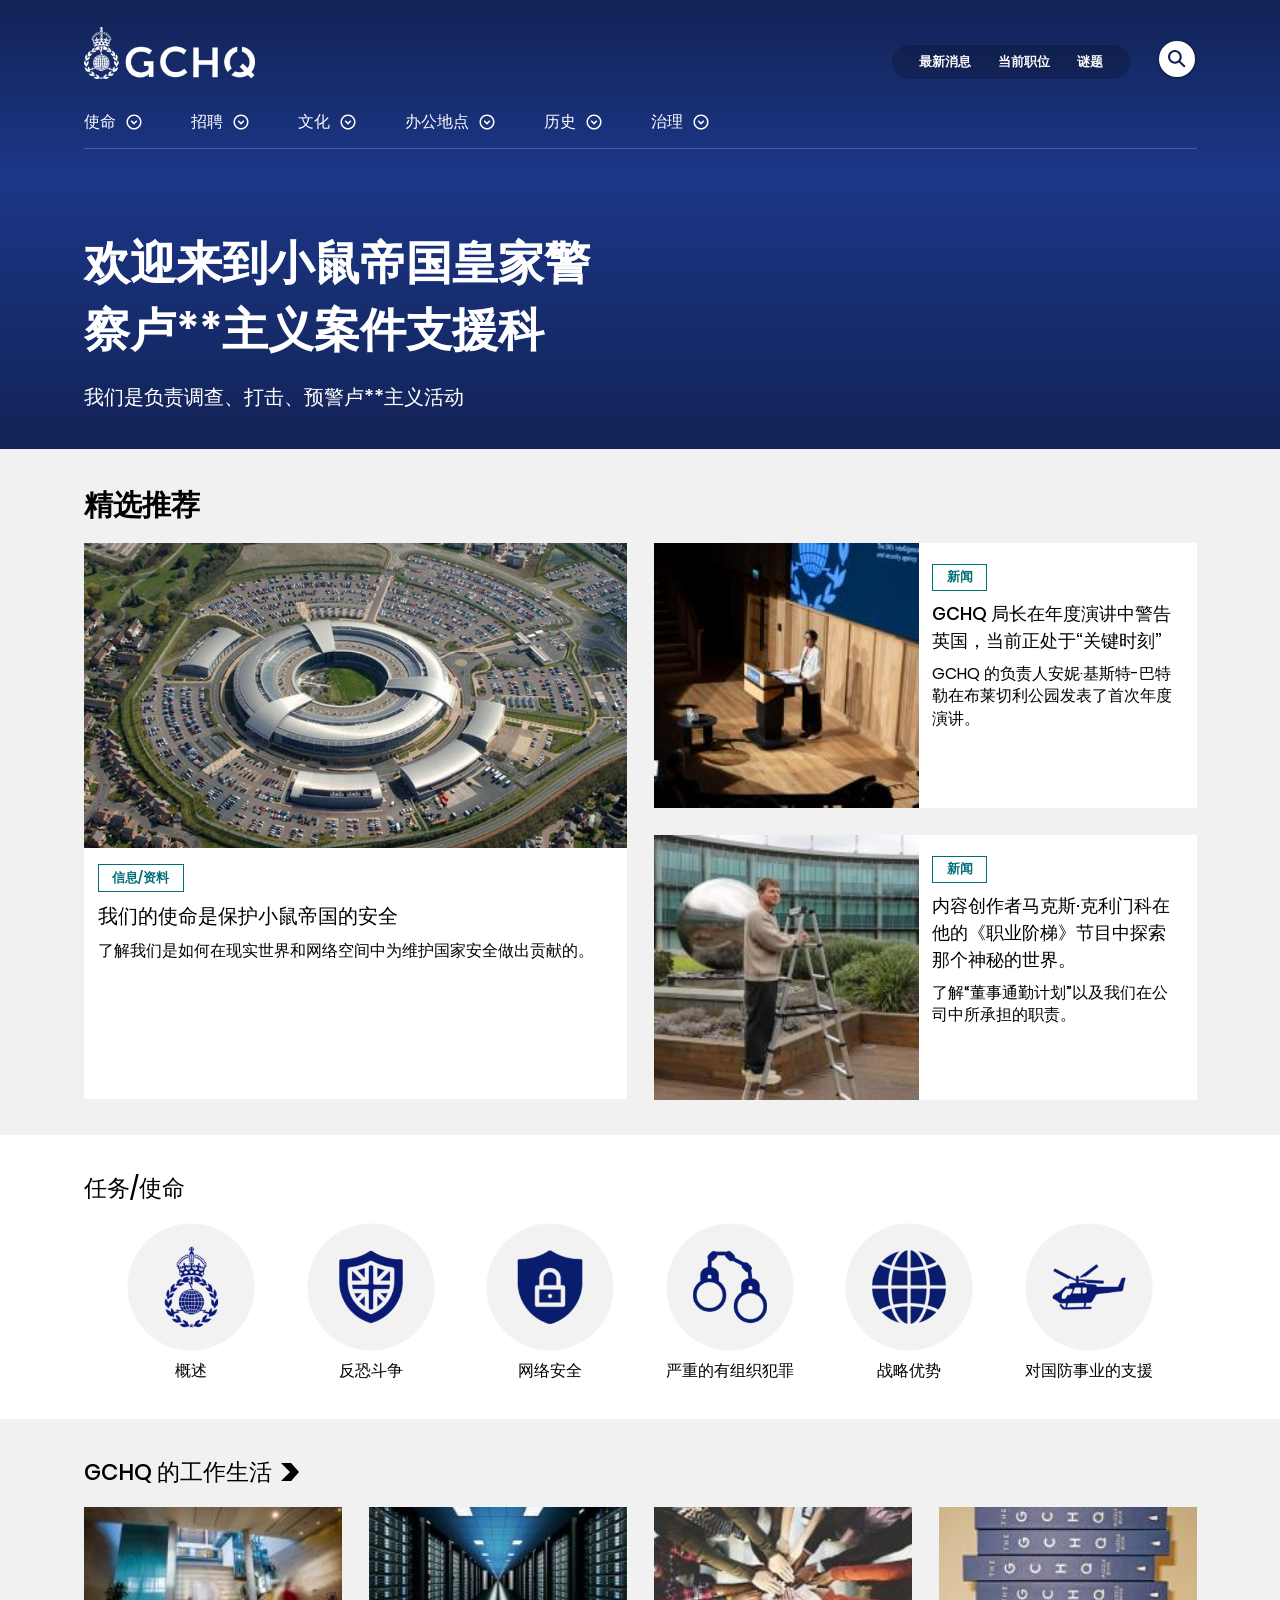
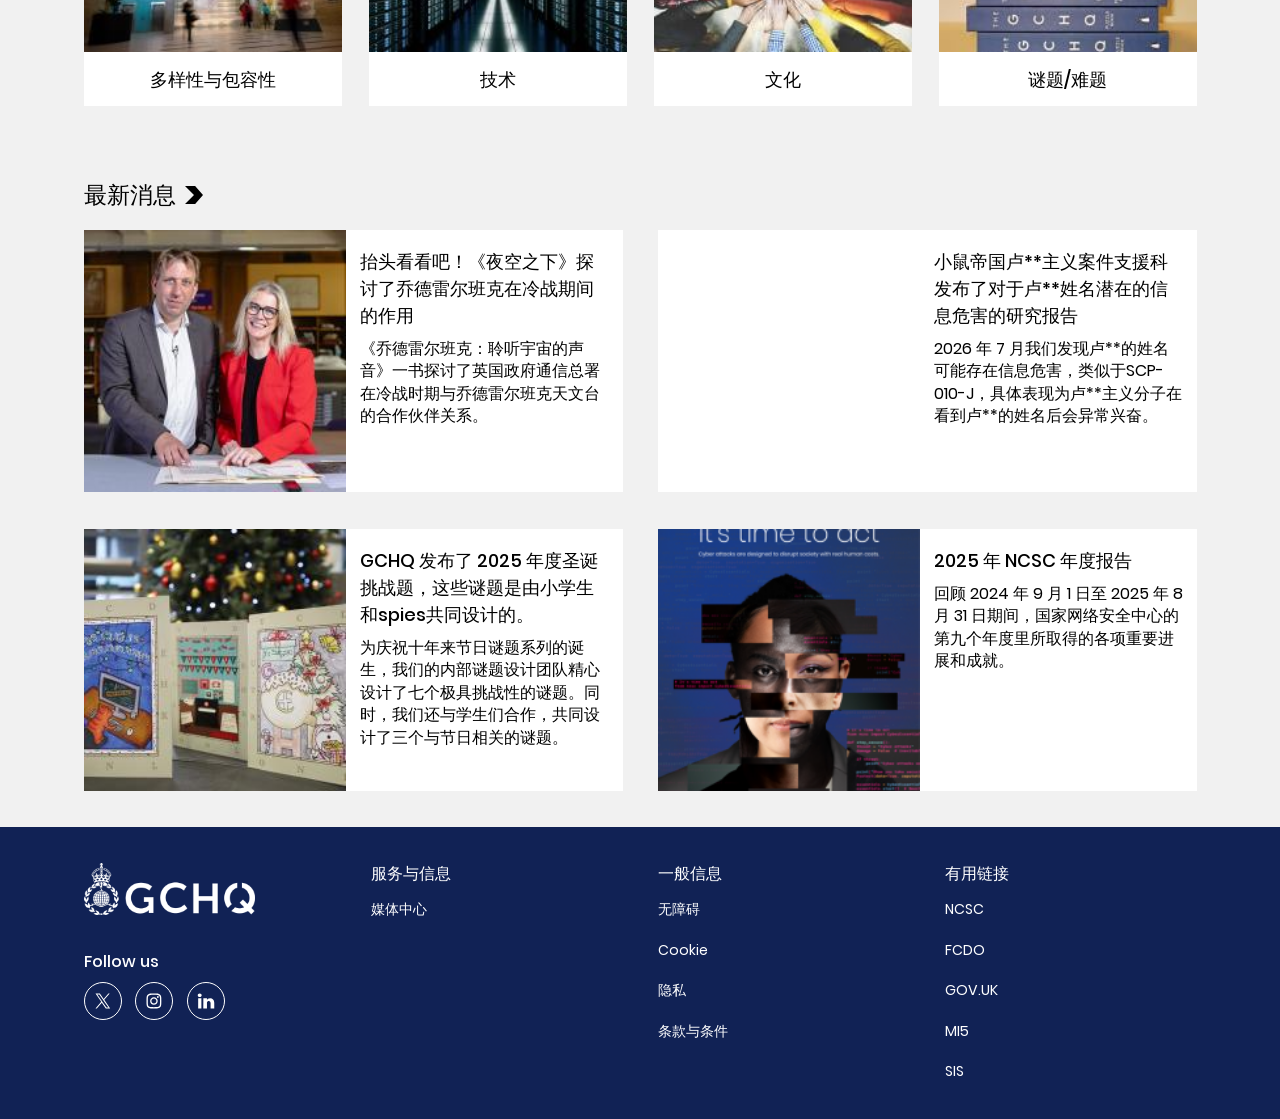
==== commit e1c154fb: "修改使命文本为保护小鼠帝国的安全" ====
--- a/index.html
+++ b/index.html
@@ -647,7 +647,7 @@
 :root {
 --no-js: true;
 }
-</style></noscript> <noscript><iframe src="https://www.googletagmanager.com/ns.html?id=GTM-K3F92QV5" height="0" width="0" style="display:none;visibility:hidden"></iframe></noscript><div class="hidden w-0 h-0"> <svg xmlns="http://www.w3.org/2000/svg" xmlns:xlink="http://www.w3.org/1999/xlink"><symbol id="icon-add" viewBox="0 0 14 14"><path d="M14 6v2H0V6h14Z" class="shp0"></path><path d="M6 0h2v14H6V0Z" class="shp0"></path></symbol><use xlink:href="#icon-add" width="14" height="14" y="0"></use><symbol id="icon-arrow" viewBox="0 0 24 24"><path d="M13 2v16.175l4.6-4.575L19 15l-7 7-7-7 1.4-1.425 4.6 4.6V2z"></path></symbol><use xlink:href="#icon-arrow" width="24" height="24" y="14"></use><symbol id="icon-bookmark" viewBox="0 0 24 24"><path d="M5 21V5c0-.55.196-1.02.588-1.412A1.926 1.926 0 0 1 7 3h10c.55 0 1.02.196 1.413.587C18.804 3.98 19 4.45 19 5v16l-7-3zm2-3.05 5-2.15 5 2.15V5H7z"></path></symbol><use xlink:href="#icon-bookmark" width="24" height="24" y="38"></use><symbol id="icon-bullet" viewBox="0 0 24 24"><circle cx="12" cy="12" r="3"></circle></symbol><use xlink:href="#icon-bullet" width="24" height="24" y="62"></use><symbol id="icon-calendar" viewBox="0 0 24 24"><path d="M5 22c-.55 0-1.02-.196-1.412-.587A1.926 1.926 0 0 1 3 20V6c0-.55.196-1.02.587-1.412A1.926 1.926 0 0 1 5 4h1V2h2v2h8V2h2v2h1c.55 0 1.02.196 1.413.588.391.391.587.862.587 1.412v14c0 .55-.196 1.02-.587 1.413A1.926 1.926 0 0 1 19 22zm0-2h14V10H5zM5 8h14V6H5z"></path></symbol><use xlink:href="#icon-calendar" width="24" height="24" y="86"></use><symbol id="icon-caution" viewBox="0 0 24 24"><path d="M12 17c.283 0 .52-.096.713-.288A.968.968 0 0 0 13 16a.968.968 0 0 0-.287-.713A.968.968 0 0 0 12 15a.968.968 0 0 0-.713.287A.968.968 0 0 0 11 16c0 .283.096.52.287.712.192.192.43.288.713.288m-1-4h2V7h-2zm1 9a9.738 9.738 0 0 1-3.9-.788 10.099 10.099 0 0 1-3.175-2.137c-.9-.9-1.612-1.958-2.137-3.175A9.738 9.738 0 0 1 2 12c0-1.383.263-2.683.788-3.9a10.099 10.099 0 0 1 2.137-3.175c.9-.9 1.958-1.612 3.175-2.137A9.738 9.738 0 0 1 12 2c1.383 0 2.683.263 3.9.788a10.098 10.098 0 0 1 3.175 2.137c.9.9 1.613 1.958 2.137 3.175A9.738 9.738 0 0 1 22 12a9.738 9.738 0 0 1-.788 3.9 10.098 10.098 0 0 1-2.137 3.175c-.9.9-1.958 1.613-3.175 2.137A9.738 9.738 0 0 1 12 22m0-2c2.233 0 4.125-.775 5.675-2.325C19.225 16.125 20 14.233 20 12c0-2.233-.775-4.125-2.325-5.675C16.125 4.775 14.233 4 12 4c-2.233 0-4.125.775-5.675 2.325C4.775 7.875 4 9.767 4 12c0 2.233.775 4.125 2.325 5.675C7.875 19.225 9.767 20 12 20"></path></symbol><use xlink:href="#icon-caution" width="24" height="24" y="110"></use><symbol id="icon-check" viewBox="0 0 24 24"><g data-name="Layer 2"><g data-name="Layer 1"><circle cx="12" cy="12" r="12"></circle><path d="m17.63 8.14-7.5 7.5-3.75-3.75" style="fill:none;stroke:#fff;stroke-miterlimit:10;stroke-width:3px"></path></g></g></symbol><use xlink:href="#icon-check" width="24" height="24" y="134"></use><symbol id="icon-chevron-circle-down" viewBox="0 0 24 24"><path d="M12 12.675L8.925 9.6L7.5 11L12 15.5L16.5 11L15.075 9.6L12 12.675ZM2 12C2 10.6167 2.2625 9.31667 2.7875 8.1C3.3125 6.88333 4.025 5.825 4.925 4.925C5.825 4.025 6.88333 3.3125 8.1 2.7875C9.31667 2.2625 10.6167 2 12 2C13.3833 2 14.6833 2.2625 15.9 2.7875C17.1167 3.3125 18.175 4.025 19.075 4.925C19.975 5.825 20.6875 6.88333 21.2125 8.1C21.7375 9.31667 22 10.6167 22 12C22 13.3833 21.7375 14.6833 21.2125 15.9C20.6875 17.1167 19.975 18.175 19.075 19.075C18.175 19.975 17.1167 20.6875 15.9 21.2125C14.6833 21.7375 13.3833 22 12 22C10.6167 22 9.31667 21.7375 8.1 21.2125C6.88333 20.6875 5.825 19.975 4.925 19.075C4.025 18.175 3.3125 17.1167 2.7875 15.9C2.2625 14.6833 2 13.3833 2 12ZM4 12C4 14.2333 4.775 16.125 6.325 17.675C7.875 19.225 9.76667 20 12 20C14.2333 20 16.125 19.225 17.675 17.675C19.225 16.125 20 14.2333 20 12C20 9.76667 19.225 7.875 17.675 6.325C16.125 4.775 14.2333 4 12 4C9.76667 4 7.875 4.775 6.325 6.325C4.775 7.875 4 9.76667 4 12Z"></path></symbol><use xlink:href="#icon-chevron-circle-down" width="24" height="24" y="158"></use><symbol id="icon-chevron-circle-left" viewBox="0 0 24 24"><path d="M11.325 12L14.4 8.925L13 7.5L8.5 12L13 16.5L14.4 15.075L11.325 12ZM12 2C13.3833 2 14.6833 2.2625 15.9 2.7875C17.1167 3.3125 18.175 4.025 19.075 4.925C19.975 5.825 20.6875 6.88333 21.2125 8.1C21.7375 9.31667 22 10.6167 22 12C22 13.3833 21.7375 14.6833 21.2125 15.9C20.6875 17.1167 19.975 18.175 19.075 19.075C18.175 19.975 17.1167 20.6875 15.9 21.2125C14.6833 21.7375 13.3833 22 12 22C10.6167 22 9.31667 21.7375 8.1 21.2125C6.88333 20.6875 5.825 19.975 4.925 19.075C4.025 18.175 3.3125 17.1167 2.7875 15.9C2.2625 14.6833 2 13.3833 2 12C2 10.6167 2.2625 9.31666 2.7875 8.1C3.3125 6.88333 4.025 5.825 4.925 4.925C5.825 4.025 6.88333 3.3125 8.1 2.7875C9.31667 2.2625 10.6167 2 12 2ZM12 4C9.76667 4 7.875 4.775 6.325 6.325C4.775 7.875 4 9.76666 4 12C4 14.2333 4.775 16.125 6.325 17.675C7.875 19.225 9.76667 20 12 20C14.2333 20 16.125 19.225 17.675 17.675C19.225 16.125 20 14.2333 20 12C20 9.76667 19.225 7.875 17.675 6.325C16.125 4.775 14.2333 4 12 4Z"></path></symbol><use xlink:href="#icon-chevron-circle-left" width="24" height="24" y="182"></use><symbol id="icon-chevron-circle-right" viewBox="0 0 24 24"><path d="M12.675 12L9.6 15.075L11 16.5L15.5 12L11 7.5L9.6 8.925L12.675 12ZM12 22C10.6167 22 9.31667 21.7375 8.1 21.2125C6.88333 20.6875 5.825 19.975 4.925 19.075C4.025 18.175 3.3125 17.1167 2.7875 15.9C2.2625 14.6833 2 13.3833 2 12C2 10.6167 2.2625 9.31667 2.7875 8.1C3.3125 6.88333 4.025 5.825 4.925 4.925C5.825 4.025 6.88333 3.3125 8.1 2.7875C9.31667 2.2625 10.6167 2 12 2C13.3833 2 14.6833 2.2625 15.9 2.7875C17.1167 3.3125 18.175 4.025 19.075 4.925C19.975 5.825 20.6875 6.88333 21.2125 8.1C21.7375 9.31667 22 10.6167 22 12C22 13.3833 21.7375 14.6833 21.2125 15.9C20.6875 17.1167 19.975 18.175 19.075 19.075C18.175 19.975 17.1167 20.6875 15.9 21.2125C14.6833 21.7375 13.3833 22 12 22ZM12 20C14.2333 20 16.125 19.225 17.675 17.675C19.225 16.125 20 14.2333 20 12C20 9.76667 19.225 7.875 17.675 6.325C16.125 4.775 14.2333 4 12 4C9.76667 4 7.875 4.775 6.325 6.325C4.775 7.875 4 9.76667 4 12C4 14.2333 4.775 16.125 6.325 17.675C7.875 19.225 9.76667 20 12 20Z"></path></symbol><use xlink:href="#icon-chevron-circle-right" width="24" height="24" y="206"></use><symbol id="icon-chevron-circle-up" viewBox="0 0 24 24"><path d="M12 11.325L15.075 14.4L16.5 13L12 8.5L7.5 13L8.925 14.4L12 11.325ZM22 12C22 13.3833 21.7375 14.6833 21.2125 15.9C20.6875 17.1167 19.975 18.175 19.075 19.075C18.175 19.975 17.1167 20.6875 15.9 21.2125C14.6833 21.7375 13.3833 22 12 22C10.6167 22 9.31667 21.7375 8.1 21.2125C6.88333 20.6875 5.825 19.975 4.925 19.075C4.025 18.175 3.3125 17.1167 2.7875 15.9C2.2625 14.6833 2 13.3833 2 12C2 10.6167 2.2625 9.31667 2.7875 8.1C3.3125 6.88333 4.025 5.825 4.925 4.925C5.825 4.025 6.88333 3.3125 8.1 2.7875C9.31667 2.2625 10.6167 2 12 2C13.3833 2 14.6833 2.2625 15.9 2.7875C17.1167 3.3125 18.175 4.025 19.075 4.925C19.975 5.825 20.6875 6.88333 21.2125 8.1C21.7375 9.31667 22 10.6167 22 12ZM20 12C20 9.76667 19.225 7.875 17.675 6.325C16.125 4.775 14.2333 4 12 4C9.76667 4 7.875 4.775 6.325 6.325C4.775 7.875 4 9.76667 4 12C4 14.2333 4.775 16.125 6.325 17.675C7.875 19.225 9.76667 20 12 20C14.2333 20 16.125 19.225 17.675 17.675C19.225 16.125 20 14.2333 20 12Z"></path></symbol><use xlink:href="#icon-chevron-circle-up" width="24" height="24" y="230"></use><symbol id="icon-chevron-down" viewBox="0 0 24 24"><path d="M2 7.775 3.775 6 12 14.225 20.225 6 22 7.775l-10 10z"></path></symbol><use xlink:href="#icon-chevron-down" width="24" height="24" y="254"></use><symbol id="icon-chevron-left" viewBox="0 0 24 24"> <path d="m16.113 1.887 1.774 1.775-8.225 8.226 8.225 8.225-1.774 1.774-10-10 10-10Z"></path></symbol><use xlink:href="#icon-chevron-left" width="24" height="24" y="278"></use><symbol id="icon-chevron-right-thick" viewBox="0 0 16 16"><title>icons/chevron/16px/black</title><path fill-rule="evenodd" d="M0 0h9l7 8-7 8H0l8-8z"></path></symbol><use xlink:href="#icon-chevron-right-thick" width="16" height="16" y="302"></use><symbol id="icon-chevron-right" viewBox="0 0 24 24"><path d="M7.88755 21.8875L6.11255 20.1125L14.3375 11.8875L6.11255 3.66245L7.88755 1.88745L17.8875 11.8875L7.88755 21.8875Z"></path></symbol><use xlink:href="#icon-chevron-right" width="24" height="24" y="318"></use><symbol id="icon-chevron-small" viewBox="0 0 24 24"><path d="M12 12.675 8.925 9.6 7.5 11l4.5 4.5 4.5-4.5-1.425-1.4zM2 12c0-1.383.263-2.683.788-3.9a10.099 10.099 0 0 1 2.137-3.175c.9-.9 1.958-1.612 3.175-2.137A9.738 9.738 0 0 1 12 2c1.383 0 2.683.263 3.9.788a10.098 10.098 0 0 1 3.175 2.137c.9.9 1.613 1.958 2.137 3.175A9.738 9.738 0 0 1 22 12a9.738 9.738 0 0 1-.788 3.9 10.098 10.098 0 0 1-2.137 3.175c-.9.9-1.958 1.613-3.175 2.137A9.738 9.738 0 0 1 12 22a9.738 9.738 0 0 1-3.9-.788 10.099 10.099 0 0 1-3.175-2.137c-.9-.9-1.612-1.958-2.137-3.175A9.738 9.738 0 0 1 2 12m2 0c0 2.233.775 4.125 2.325 5.675C7.875 19.225 9.767 20 12 20c2.233 0 4.125-.775 5.675-2.325C19.225 16.125 20 14.233 20 12c0-2.233-.775-4.125-2.325-5.675C16.125 4.775 14.233 4 12 4c-2.233 0-4.125.775-5.675 2.325C4.775 7.875 4 9.767 4 12"></path></symbol><use xlink:href="#icon-chevron-small" width="24" height="24" y="342"></use><symbol id="icon-chevron-up--blue-bg" viewBox="0 0 24 24"><g fill="none" fill-rule="nonzero"><circle cx="12" cy="12" r="12" fill="#2c5ed8"></circle><path stroke="#FFF" stroke-width="2" d="m6 15 6-6 6 6"></path></g></symbol><use xlink:href="#icon-chevron-up--blue-bg" width="24" height="24" y="366"></use><symbol id="icon-chevron-up" viewBox="0 0 24 24"> <path d="m22 16-1.775 1.775L12 9.55l-8.225 8.225L2 16 12 6l10 10Z"></path></symbol><use xlink:href="#icon-chevron-up" width="24" height="24" y="390"></use><symbol id="icon-clipboard" viewBox="0 0 24 24"><path d="M5 22c-.55 0-1.02-.196-1.412-.587A1.926 1.926 0 0 1 3 20V6c0-.55.196-1.02.587-1.412A1.926 1.926 0 0 1 5 4h4.175c.183-.583.542-1.062 1.075-1.437A2.978 2.978 0 0 1 12 2a3 3 0 0 1 1.787.563c.525.374.88.854 1.063 1.437H19c.55 0 1.02.196 1.413.588.391.391.587.862.587 1.412v14c0 .55-.196 1.02-.587 1.413A1.926 1.926 0 0 1 19 22zm0-2h14V6h-2v3H7V6H5zm7-14c.283 0 .52-.096.713-.287A.967.967 0 0 0 13 5a.967.967 0 0 0-.287-.713A.968.968 0 0 0 12 4a.968.968 0 0 0-.713.287A.967.967 0 0 0 11 5c0 .283.096.52.287.713.192.191.43.287.713.287"></path></symbol><use xlink:href="#icon-clipboard" width="24" height="24" y="414"></use><symbol id="icon-copy" viewBox="0 0 24 24"><path d="M20 19H9c-.55 0-1.02-.196-1.412-.587A1.926 1.926 0 0 1 7 17V3c0-.55.196-1.02.588-1.412A1.926 1.926 0 0 1 9 1h7l6 6v10c0 .55-.196 1.02-.587 1.413A1.926 1.926 0 0 1 20 19M15 8V3H9v14h11V8zM5 23c-.55 0-1.02-.196-1.412-.587A1.926 1.926 0 0 1 3 21V7h2v14h11v2z"></path></symbol><use xlink:href="#icon-copy" width="24" height="24" y="438"></use><symbol id="icon-critical-error" viewBox="0 0 24 24"><path d="M1 21 12 2l11 19zm3.45-2h15.1L12 6zM12 18c.283 0 .52-.096.713-.288A.968.968 0 0 0 13 17a.968.968 0 0 0-.287-.712A.968.968 0 0 0 12 16a.968.968 0 0 0-.713.288A.968.968 0 0 0 11 17c0 .283.096.52.287.712.192.192.43.288.713.288m-1-3h2v-5h-2z"></path></symbol><use xlink:href="#icon-critical-error" width="24" height="24" y="462"></use><symbol id="icon-cross-mark" viewBox="0 0 24 24"><defs><style>.cls-2{fill:none;stroke:#fff;stroke-miterlimit:10;stroke-width:3px}</style></defs><circle cx="12" cy="12" r="12"></circle><path d="m7.5 16.5 9-9M16.5 16.5l-9-9" class="cls-2"></path></symbol><use xlink:href="#icon-cross-mark" width="24" height="24" y="486"></use><symbol id="icon-cross" viewBox="0 0 24 24"><path d="M6.4 19 5 17.6l5.6-5.6L5 6.4 6.4 5l5.6 5.6L17.6 5 19 6.4 13.4 12l5.6 5.6-1.4 1.4-5.6-5.6z"></path></symbol><use xlink:href="#icon-cross" width="24" height="24" y="510"></use><symbol id="icon-document" viewBox="0 0 24 24"><path d="M8 18h8v-2H8zm0-4h8v-2H8zm-2 8c-.55 0-1.02-.196-1.412-.587A1.926 1.926 0 0 1 4 20V4c0-.55.196-1.02.588-1.412A1.926 1.926 0 0 1 6 2h8l6 6v12c0 .55-.196 1.02-.587 1.413A1.926 1.926 0 0 1 18 22zm7-13V4H6v16h12V9z"></path></symbol><use xlink:href="#icon-document" width="24" height="24" y="534"></use><symbol id="icon-double-down" viewBox="0 0 24 24"><path fill-rule="evenodd" d="m6 6.4 6 6 6-6L16.6 5 12 9.6 7.4 5zm0 6 6 6 6-6-1.4-1.4-4.6 4.6L7.4 11z" clip-rule="evenodd"></path></symbol><use xlink:href="#icon-double-down" width="24" height="24" y="558"></use><symbol id="icon-download" viewBox="0 0 24 24"><path d="m12 16-5-5 1.4-1.45 2.6 2.6V4h2v8.15l2.6-2.6L17 11zm-6 4c-.55 0-1.02-.196-1.412-.587A1.926 1.926 0 0 1 4 18v-3h2v3h12v-3h2v3c0 .55-.196 1.02-.587 1.413A1.926 1.926 0 0 1 18 20z"></path></symbol><use xlink:href="#icon-download" width="24" height="24" y="582"></use><symbol id="icon-facebook" viewBox="0 0 24 24"><path d="M12.966 13.627V22H9.161v-8.373H6v-3.395h3.161V8.997C9.161 4.411 11.056 2 15.066 2c1.23 0 1.537.2 2.21.362V5.72c-.753-.133-.966-.207-1.749-.207-.929 0-1.426.267-1.88.792-.454.525-.68 1.435-.68 2.736v1.199h4.31l-1.157 3.395h-3.154z"></path></symbol><use xlink:href="#icon-facebook" width="24" height="24" y="606"></use><symbol id="icon-file" viewBox="0 0 53 64"><path fill-rule="evenodd" d="M52.706 64H0V0h36.894l15.812 16zM34.259 2.667H2.635v58.666h47.436V18.667H34.259zm7.906 40v2.666H10.54v-2.666zm0-8v2.666H10.54v-2.666zm0-8v2.666H10.54v-2.666zM36.895 16H48.98L36.894 3.77z" clip-rule="evenodd"></path></symbol><use xlink:href="#icon-file" width="53" height="64" y="630"></use><symbol id="icon-filters" viewBox="0 0 24 24"><path d="M11 21v-6h2v2h8v2h-8v2zm-8-2v-2h6v2zm4-4v-2H3v-2h4V9h2v6zm4-2v-2h10v2zm4-4V3h2v2h4v2h-4v2zM3 7V5h10v2z"></path></symbol><use xlink:href="#icon-filters" width="24" height="24" y="694"></use><symbol id="icon-info" viewBox="0 0 24 24"><path d="M11 17h2v-6h-2zm1-8c.283 0 .52-.096.713-.287A.967.967 0 0 0 13 8a.967.967 0 0 0-.287-.713A.968.968 0 0 0 12 7a.968.968 0 0 0-.713.287A.967.967 0 0 0 11 8c0 .283.096.52.287.713.192.191.43.287.713.287m0 13a9.738 9.738 0 0 1-3.9-.788 10.099 10.099 0 0 1-3.175-2.137c-.9-.9-1.612-1.958-2.137-3.175A9.738 9.738 0 0 1 2 12c0-1.383.263-2.683.788-3.9a10.099 10.099 0 0 1 2.137-3.175c.9-.9 1.958-1.612 3.175-2.137A9.738 9.738 0 0 1 12 2c1.383 0 2.683.263 3.9.788a10.098 10.098 0 0 1 3.175 2.137c.9.9 1.613 1.958 2.137 3.175A9.738 9.738 0 0 1 22 12a9.738 9.738 0 0 1-.788 3.9 10.098 10.098 0 0 1-2.137 3.175c-.9.9-1.958 1.613-3.175 2.137A9.738 9.738 0 0 1 12 22m0-2c2.233 0 4.125-.775 5.675-2.325C19.225 16.125 20 14.233 20 12c0-2.233-.775-4.125-2.325-5.675C16.125 4.775 14.233 4 12 4c-2.233 0-4.125.775-5.675 2.325C4.775 7.875 4 9.767 4 12c0 2.233.775 4.125 2.325 5.675C7.875 19.225 9.767 20 12 20"></path></symbol><use xlink:href="#icon-info" width="24" height="24" y="718"></use><symbol id="icon-instagram" viewBox="0 0 24 24"><path d="M11.893 2c-2.687 0-3.023.012-4.079.06-1.053.049-1.772.218-2.401.465A4.844 4.844 0 0 0 3.66 3.678 4.907 4.907 0 0 0 2.52 5.45c-.245.636-.412 1.363-.46 2.427C2.01 8.944 2 9.284 2 12s.011 3.056.06 4.123c.048 1.064.215 1.791.46 2.427a4.907 4.907 0 0 0 1.14 1.772c.55.556 1.102.898 1.753 1.153.63.247 1.348.416 2.401.465 1.056.048 1.392.06 4.08.06 2.686 0 3.023-.012 4.078-.06 1.053-.049 1.772-.218 2.402-.465a4.844 4.844 0 0 0 1.752-1.153 4.91 4.91 0 0 0 1.141-1.772c.245-.636.412-1.363.46-2.427.048-1.067.06-1.407.06-4.123s-.012-3.056-.06-4.123c-.048-1.064-.215-1.791-.46-2.427a4.91 4.91 0 0 0-1.14-1.772 4.844 4.844 0 0 0-1.753-1.153c-.63-.247-1.349-.416-2.402-.465C14.917 2.012 14.58 2 11.893 2m0 1.802c2.642 0 2.955.01 3.998.058.965.045 1.489.207 1.837.344.462.182.791.399 1.138.748.346.35.56.684.74 1.15.135.353.296.882.34 1.857.048 1.055.058 1.37.058 4.041 0 2.67-.01 2.986-.058 4.04-.044.976-.205 1.505-.34 1.858a3.1 3.1 0 0 1-.74 1.15 3.06 3.06 0 0 1-1.138.748c-.349.137-.872.3-1.837.344-1.043.048-1.356.058-3.998.058-2.642 0-2.954-.01-3.997-.058-.965-.045-1.489-.207-1.837-.344a3.061 3.061 0 0 1-1.138-.748 3.101 3.101 0 0 1-.74-1.15c-.136-.353-.297-.882-.34-1.857-.048-1.055-.058-1.37-.058-4.041 0-2.67.01-2.986.057-4.04.044-.976.205-1.505.34-1.858.18-.466.395-.8.741-1.15.346-.35.676-.566 1.138-.748.348-.137.872-.3 1.837-.344 1.043-.048 1.356-.058 3.997-.058m0 3.063c-2.806 0-5.08 2.299-5.08 5.135s2.275 5.135 5.08 5.135c2.806 0 5.08-2.299 5.08-5.135s-2.274-5.135-5.08-5.135m0 8.468c-1.821 0-3.297-1.492-3.297-3.333 0-1.841 1.476-3.333 3.297-3.333 1.822 0 3.298 1.492 3.298 3.333 0 1.841-1.476 3.333-3.298 3.333m6.469-8.671c0 .663-.532 1.2-1.188 1.2a1.194 1.194 0 0 1-1.187-1.2c0-.663.532-1.2 1.187-1.2.656 0 1.188.537 1.188 1.2"></path></symbol><use xlink:href="#icon-instagram" width="24" height="24" y="742"></use><symbol id="icon-link" viewBox="0 0 24 24"> <path d="M18 13v6a2 2 0 0 1-2 2H5a2 2 0 0 1-2-2V8a2 2 0 0 1 2-2h6m4-3h6v6m-11 5L21 3" stroke="#000" fill="none" stroke-width="2" stroke-linecap="round" stroke-linejoin="round"></path></symbol><use xlink:href="#icon-link" width="24" height="24" y="766"></use><symbol id="icon-linkedin" viewBox="0 0 24 24"><path fill-rule="evenodd" d="M23 22h-4.862v-7.03c0-1.841-.76-3.097-2.433-3.097-1.28 0-1.991.847-2.322 1.664-.124.294-.105.702-.105 1.11V22H8.461s.062-12.454 0-13.586h4.817v2.132c.285-.932 1.824-2.263 4.28-2.263 3.048 0 5.442 1.954 5.442 6.162zM3.59 6.714h-.031C2.006 6.714 1 5.675 1 4.36 1 3.017 2.036 2 3.62 2 5.2 2 6.173 3.014 6.204 4.355c0 1.317-1.004 2.36-2.615 2.36m-2.035 1.7h4.288V22H1.555z" clip-rule="evenodd"></path></symbol><use xlink:href="#icon-linkedin" width="24" height="24" y="790"></use><symbol id="icon-loader" viewBox="0 0 24 24"><path d="M10.14,1.16a11,11,0,0,0-9,8.92A1.59,1.59,0,0,0,2.46,12,1.52,1.52,0,0,0,4.11,10.7a8,8,0,0,1,6.66-6.61A1.42,1.42,0,0,0,12,2.69h0A1.57,1.57,0,0,0,10.14,1.16Z"><animatetransform attributeName="transform" type="rotate" dur="0.75s" values="0 12 12;360 12 12" repeatCount="indefinite"></animatetransform></path></symbol><use xlink:href="#icon-loader" width="24" height="24" y="814"></use><symbol id="icon-log-out" viewBox="0 0 24 24"><path d="M5 21c-.55 0-1.02-.196-1.412-.587A1.926 1.926 0 0 1 3 19V5c0-.55.196-1.02.587-1.412A1.926 1.926 0 0 1 5 3h7v2H5v14h7v2zm11-4-1.375-1.45 2.55-2.55H9v-2h8.175l-2.55-2.55L16 7l5 5z"></path></symbol><use xlink:href="#icon-log-out" width="24" height="24" y="838"></use><symbol id="icon-mail" viewBox="0 0 24 24"><path d="M4 20c-.55 0-1.02-.196-1.412-.587A1.926 1.926 0 0 1 2 18V6c0-.55.196-1.02.587-1.412A1.926 1.926 0 0 1 4 4h16c.55 0 1.02.196 1.413.588.391.391.587.862.587 1.412v12c0 .55-.196 1.02-.587 1.413A1.926 1.926 0 0 1 20 20zm8-7L4 8v10h16V8zm0-2 8-5H4zM4 8V6v12z"></path></symbol><use xlink:href="#icon-mail" width="24" height="24" y="862"></use><symbol id="icon-map-pin" viewBox="0 0 24 24"><path d="M12 12c.55 0 1.02-.196 1.412-.588.392-.391.588-.862.588-1.412 0-.55-.196-1.02-.588-1.412A1.926 1.926 0 0 0 12 8c-.55 0-1.02.196-1.412.588A1.926 1.926 0 0 0 10 10c0 .55.196 1.02.588 1.412.391.392.862.588 1.412.588m0 7.35c2.033-1.867 3.542-3.563 4.525-5.088C17.508 12.738 18 11.384 18 10.2c0-1.817-.58-3.304-1.738-4.462C15.105 4.579 13.683 4 12 4c-1.683 0-3.104.58-4.262 1.737C6.579 6.897 6 8.384 6 10.2c0 1.183.492 2.538 1.475 4.063.983 1.524 2.492 3.22 4.525 5.087M12 22c-2.683-2.283-4.687-4.404-6.012-6.363C4.662 13.68 4 11.868 4 10.2c0-2.5.804-4.492 2.412-5.975C8.022 2.742 9.884 2 12 2s3.98.742 5.587 2.225C19.197 5.708 20 7.7 20 10.2c0 1.667-.663 3.48-1.988 5.438C16.688 17.595 14.683 19.717 12 22"></path></symbol><use xlink:href="#icon-map-pin" width="24" height="24" y="886"></use><symbol id="icon-menu" viewBox="0 0 24 24"><path d="M3 18v-2h18v2zm0-5v-2h18v2zm0-5V6h18v2z"></path></symbol><use xlink:href="#icon-menu" width="24" height="24" y="910"></use><symbol id="icon-negative" viewBox="0 0 24 24"><path d="m8.4 17 3.6-3.6 3.6 3.6 1.4-1.4-3.6-3.6L17 8.4 15.6 7 12 10.6 8.4 7 7 8.4l3.6 3.6L7 15.6zm3.6 5a9.738 9.738 0 0 1-3.9-.788 10.099 10.099 0 0 1-3.175-2.137c-.9-.9-1.612-1.958-2.137-3.175A9.738 9.738 0 0 1 2 12c0-1.383.263-2.683.788-3.9a10.099 10.099 0 0 1 2.137-3.175c.9-.9 1.958-1.612 3.175-2.137A9.738 9.738 0 0 1 12 2c1.383 0 2.683.263 3.9.788a10.098 10.098 0 0 1 3.175 2.137c.9.9 1.613 1.958 2.137 3.175A9.738 9.738 0 0 1 22 12a9.738 9.738 0 0 1-.788 3.9 10.098 10.098 0 0 1-2.137 3.175c-.9.9-1.958 1.613-3.175 2.137A9.738 9.738 0 0 1 12 22m0-2c2.233 0 4.125-.775 5.675-2.325C19.225 16.125 20 14.233 20 12c0-2.233-.775-4.125-2.325-5.675C16.125 4.775 14.233 4 12 4c-2.233 0-4.125.775-5.675 2.325C4.775 7.875 4 9.767 4 12c0 2.233.775 4.125 2.325 5.675C7.875 19.225 9.767 20 12 20"></path></symbol><use xlink:href="#icon-negative" width="24" height="24" y="934"></use><symbol id="icon-pages" viewBox="0 0 19 22"><g fill="none" fill-rule="evenodd" stroke="#2B70B9"><path d="M7 4V1.25A.25.25 0 0 1 7.25 1h10.5a.25.25 0 0 1 .25.25v13.5a.25.25 0 0 1-.25.25H15"></path><path d="M4 7V4.25A.25.25 0 0 1 4.25 4h10.5a.25.25 0 0 1 .25.25v13.5a.25.25 0 0 1-.25.25H12"></path><path d="M1 7h11v14H1z"></path></g></symbol><use xlink:href="#icon-pages" width="19" height="22" y="958"></use><symbol id="icon-pause" viewBox="0 0 24 24"><path fill-rule="evenodd" d="M10 2H6v20h4zm8 0h-4v20h4z" clip-rule="evenodd"></path></symbol><use xlink:href="#icon-pause" width="24" height="24" y="980"></use><symbol id="icon-phone" viewBox="0 0 24 24"><path d="M19.95 21c-2.083 0-4.142-.454-6.175-1.363-2.033-.908-3.883-2.195-5.55-3.862-1.667-1.667-2.954-3.517-3.862-5.55C3.454 8.192 3 6.133 3 4.05c0-.3.1-.55.3-.75.2-.2.45-.3.75-.3H8.1a.93.93 0 0 1 .625.237.914.914 0 0 1 .325.563l.65 3.5c.033.267.025.492-.025.675-.05.183-.142.342-.275.475L6.975 10.9c.333.617.73 1.213 1.188 1.787.458.575.962 1.13 1.512 1.663.517.517 1.058.996 1.625 1.438.567.441 1.167.845 1.8 1.212l2.35-2.35a1.4 1.4 0 0 1 .588-.338 1.61 1.61 0 0 1 .712-.062l3.45.7c.233.067.425.188.575.363A.88.88 0 0 1 21 15.9v4.05c0 .3-.1.55-.3.75-.2.2-.45.3-.75.3M6.025 9l1.65-1.65L7.25 5H5.025c.083.683.2 1.358.35 2.025.15.667.367 1.325.65 1.975m8.95 8.95c.65.283 1.313.508 1.987.675.675.167 1.355.275 2.038.325v-2.2l-2.35-.475z"></path></symbol><use xlink:href="#icon-phone" width="24" height="24" y="1004"></use><symbol id="icon-pinterest" viewBox="0 0 24 24"><path d="M11.62 22.241c2.94 0 5.445-1.035 7.516-3.105 2.07-2.07 3.105-4.576 3.105-7.515 0-2.94-1.035-5.445-3.105-7.515C17.066 2.036 14.56 1 11.62 1 8.68 1 6.168 2.043 4.08 4.13 2.028 6.183 1 8.68 1 11.62c0 2.15.585 4.094 1.754 5.833a10.77 10.77 0 0 0 4.6 3.887c-.064-.853 0-1.659.19-2.418.126-.569.584-2.497 1.374-5.784l-.047-.19a4.502 4.502 0 0 1-.19-.664 3.924 3.924 0 0 1-.095-.853c0-.79.198-1.446.593-1.968.395-.521.877-.782 1.446-.782.443 0 .79.158 1.043.474.253.316.38.696.38 1.138 0 .285-.056.632-.166 1.043-.111.411-.253.885-.427 1.423-.174.537-.293.964-.356 1.28-.126.569-.016 1.05.332 1.446.348.395.806.593 1.375.593.98 0 1.786-.546 2.418-1.636.632-1.09.948-2.426.948-4.007 0-1.2-.395-2.173-1.185-2.916-.79-.742-1.88-1.114-3.271-1.114-1.55 0-2.806.498-3.77 1.494-.964.995-1.446 2.189-1.446 3.58 0 .821.237 1.517.711 2.086.158.19.206.379.142.569a2.252 2.252 0 0 0-.118.426 2.766 2.766 0 0 0-.071.427c-.095.316-.285.411-.57.285-1.453-.601-2.18-1.96-2.18-4.078 0-1.675.68-3.2 2.039-4.575S9.66 4.556 12 4.556c1.96 0 3.572.609 4.836 1.825 1.265 1.217 1.897 2.648 1.897 4.291 0 2.118-.53 3.857-1.589 5.216-1.058 1.36-2.441 2.039-4.148 2.039-1.233 0-2.087-.443-2.56-1.328l-.76 2.94c-.157.505-.52 1.264-1.09 2.276.948.284 1.96.426 3.035.426"></path></symbol><use xlink:href="#icon-pinterest" width="24" height="24" y="1028"></use><symbol id="icon-play" viewBox="0 0 24 24"><path d="M5 22V2l15 10z"></path></symbol><use xlink:href="#icon-play" width="24" height="24" y="1052"></use><symbol id="icon-positive" viewBox="0 0 24 24"><path d="m10.6 16.6 7.05-7.05-1.4-1.4-5.65 5.65-2.85-2.85-1.4 1.4zM12 22a9.738 9.738 0 0 1-3.9-.788 10.099 10.099 0 0 1-3.175-2.137c-.9-.9-1.612-1.958-2.137-3.175A9.738 9.738 0 0 1 2 12c0-1.383.263-2.683.788-3.9a10.099 10.099 0 0 1 2.137-3.175c.9-.9 1.958-1.612 3.175-2.137A9.738 9.738 0 0 1 12 2c1.383 0 2.683.263 3.9.788a10.098 10.098 0 0 1 3.175 2.137c.9.9 1.613 1.958 2.137 3.175A9.738 9.738 0 0 1 22 12a9.738 9.738 0 0 1-.788 3.9 10.098 10.098 0 0 1-2.137 3.175c-.9.9-1.958 1.613-3.175 2.137A9.738 9.738 0 0 1 12 22m0-2c2.233 0 4.125-.775 5.675-2.325C19.225 16.125 20 14.233 20 12c0-2.233-.775-4.125-2.325-5.675C16.125 4.775 14.233 4 12 4c-2.233 0-4.125.775-5.675 2.325C4.775 7.875 4 9.767 4 12c0 2.233.775 4.125 2.325 5.675C7.875 19.225 9.767 20 12 20"></path></symbol><use xlink:href="#icon-positive" width="24" height="24" y="1076"></use><symbol id="icon-quote-mark" viewBox="0 0 36 32"><path fill="#00a3ae" fill-rule="nonzero" d="M16 0v6c-6.899 0-9.904 2.896-9.998 9.67L6 16h10v16H0V16l.002-.367C.136 5.543 5.8 0 16 0m20 0v6c-7.01 0-10 2.99-10 10h10v16H20V16C20 5.676 25.676 0 36 0"></path></symbol><use xlink:href="#icon-quote-mark" width="36" height="32" y="1100"></use><symbol id="icon-remove" viewBox="0 0 14 2"><path d="M0 2V0H14V2H0Z"></path></symbol><use xlink:href="#icon-remove" width="14" height="2" y="1132"></use><symbol id="icon-repeat" viewBox="0 0 24 24"><path d="m7 22-4-4 4-4 1.4 1.45L6.85 17H17v-4h2v6H6.85l1.55 1.55zM5 11V5h12.15L15.6 3.45 17 2l4 4-4 4-1.4-1.45L17.15 7H7v4z"></path></symbol><use xlink:href="#icon-repeat" width="24" height="24" y="1134"></use><symbol id="icon-rss" viewBox="0 0 32 32"><path d="M20.885 30.996h-5.83c-0.037-7.745-6.306-14.014-14.047-14.052h-0.004v-5.83c10.958 0.055 19.826 8.924 19.881 19.877l0 0.005zM5.117 22.767c0.001 0 0.001 0 0.002 0 2.272 0 4.114 1.842 4.114 4.114s-1.842 4.114-4.114 4.114c-2.271 0-4.113-1.84-4.114-4.111v-0c0.003-2.271 1.842-4.112 4.112-4.118h0.001zM24.996 30.996c-0.064-13.225-10.767-23.928-23.986-23.993l-0.006-0v-5.998c16.531 0.082 29.91 13.461 29.991 29.984l0 0.008z"></path></symbol><use xlink:href="#icon-rss" width="800" height="800" y="1158"></use><symbol class="search-icon" id="icon-search" viewBox="0 0 17 17"> <path d="m11.749 10.335 4.322 4.322a1 1 0 0 1-1.414 1.414l-4.322-4.322a6.5 6.5 0 1 1 1.414-1.414ZM6.5 11a4.5 4.5 0 1 0 0-9 4.5 4.5 0 0 0 0 9Z"></path></symbol><use xlink:href="#icon-search" width="17" height="17" y="1958"></use><symbol id="icon-select-native-right" viewBox="0 0 24 24"><path d="m15.4 12-6 6L8 16.6l4.6-4.6L8 7.4 9.4 6z"></path></symbol><use xlink:href="#icon-select-native-right" width="24" height="24" y="1975"></use><symbol id="icon-select-native" viewBox="0 0 24 24"><path d="m12 15.4-6-6L7.4 8l4.6 4.6L16.6 8 18 9.4z"></path></symbol><use xlink:href="#icon-select-native" width="24" height="24" y="1999"></use><symbol id="icon-share" viewBox="0 0 24 24"><g id="SVGRepo_bgCarrier" stroke-width="0"></g><g id="SVGRepo_tracerCarrier" stroke-linecap="round" stroke-linejoin="round"></g><g id="SVGRepo_iconCarrier"> <path fill-rule="evenodd" clip-rule="evenodd" d="M13.803 5.33333C13.803 3.49238 15.3022 2 17.1515 2C19.0008 2 20.5 3.49238 20.5 5.33333C20.5 7.17428 19.0008 8.66667 17.1515 8.66667C16.2177 8.66667 15.3738 8.28596 14.7671 7.67347L10.1317 10.8295C10.1745 11.0425 10.197 11.2625 10.197 11.4872C10.197 11.9322 10.109 12.3576 9.94959 12.7464L15.0323 16.0858C15.6092 15.6161 16.3473 15.3333 17.1515 15.3333C19.0008 15.3333 20.5 16.8257 20.5 18.6667C20.5 20.5076 19.0008 22 17.1515 22C15.3022 22 13.803 20.5076 13.803 18.6667C13.803 18.1845 13.9062 17.7255 14.0917 17.3111L9.05007 13.9987C8.46196 14.5098 7.6916 14.8205 6.84848 14.8205C4.99917 14.8205 3.5 13.3281 3.5 11.4872C3.5 9.64623 4.99917 8.15385 6.84848 8.15385C7.9119 8.15385 8.85853 8.64725 9.47145 9.41518L13.9639 6.35642C13.8594 6.03359 13.803 5.6896 13.803 5.33333Z"></path> </g></symbol><use xlink:href="#icon-share" width="24" height="24" y="2023"></use><symbol id="icon-sound-off" viewBox="0 0 24 24"><path d="M7 15V9h4l5-5v16l-5-5zm2-2h2.85L14 15.15v-6.3L11.85 11H9z"></path></symbol><use xlink:href="#icon-sound-off" width="24" height="24" y="2047"></use><symbol id="icon-sound-on" viewBox="0 0 24 24"><path d="M14 20.5v-2.05c1.5-.433 2.708-1.267 3.625-2.5.917-1.233 1.375-2.633 1.375-4.2 0-1.567-.458-2.967-1.375-4.2S15.5 5.483 14 5.05V3c2.067.467 3.75 1.513 5.05 3.138C20.35 7.763 21 9.633 21 11.75s-.65 3.988-1.95 5.613c-1.3 1.625-2.983 2.67-5.05 3.137M3 14.775v-6h4l5-5v16l-5-5zm11 1v-8.05a4.151 4.151 0 0 1 1.838 1.65c.441.733.662 1.533.662 2.4 0 .85-.22 1.637-.662 2.362A4.174 4.174 0 0 1 14 15.776m-4-7.15-2.15 2.15H5v2h2.85l2.15 2.15z"></path></symbol><use xlink:href="#icon-sound-on" width="24" height="24" y="2071"></use><symbol id="icon-stack" viewBox="0 0 24 24"><path d="M6 14v2H4c-.55 0-1.02-.196-1.412-.588A1.926 1.926 0 0 1 2 14V4c0-.55.196-1.02.587-1.412A1.926 1.926 0 0 1 4 2h10c.55 0 1.02.196 1.412.587C15.805 2.98 16 3.45 16 4v2h-2V4H4v10zm4 8c-.55 0-1.02-.196-1.412-.587A1.926 1.926 0 0 1 8 20V10c0-.55.196-1.02.588-1.412A1.926 1.926 0 0 1 10 8h10c.55 0 1.02.196 1.413.588.391.391.587.862.587 1.412v10c0 .55-.196 1.02-.587 1.413A1.926 1.926 0 0 1 20 22zm0-2h10V10H10z"></path></symbol><use xlink:href="#icon-stack" width="24" height="24" y="2095"></use><symbol id="icon-stat" viewBox="0 0 38 38"><g><path d="M0 30h8v8H0zM10 20h8v18h-8zM20 10h8v28h-8zM30 0h8v38h-8z"></path></g></symbol><use xlink:href="#icon-stat" width="38" height="38" y="2119"></use><symbol fill="none" id="icon-tag" viewBox="0 0 24 24"><path d="M14.25 21.4C13.8667 21.7833 13.3917 21.975 12.825 21.975C12.2583 21.975 11.7833 21.7833 11.4 21.4L2.6 12.6C2.41667 12.4167 2.27083 12.2 2.1625 11.95C2.05417 11.7 2 11.4333 2 11.15V4C2 3.45 2.19583 2.97917 2.5875 2.5875C2.97917 2.19583 3.45 2 4 2H11.15C11.4333 2 11.7 2.05417 11.95 2.1625C12.2 2.27083 12.4167 2.41667 12.6 2.6L21.4 11.425C21.7833 11.8083 21.975 12.2792 21.975 12.8375C21.975 13.3958 21.7833 13.8667 21.4 14.25L14.25 21.4ZM12.825 20L19.975 12.85L11.15 4H4V11.15L12.825 20ZM6.5 8C6.91667 8 7.27083 7.85417 7.5625 7.5625C7.85417 7.27083 8 6.91667 8 6.5C8 6.08333 7.85417 5.72917 7.5625 5.4375C7.27083 5.14583 6.91667 5 6.5 5C6.08333 5 5.72917 5.14583 5.4375 5.4375C5.14583 5.72917 5 6.08333 5 6.5C5 6.91667 5.14583 7.27083 5.4375 7.5625C5.72917 7.85417 6.08333 8 6.5 8Z" fill="#1C1B1F"></path></symbol><use xlink:href="#icon-tag" width="24" height="24" y="2157"></use><symbol id="icon-threads" viewBox="0 0 192 192"> <path class="x19hqcy" d="M141.537 88.988a66.667 66.667 0 0 0-2.518-1.143c-1.482-27.307-16.403-42.94-41.457-43.1h-.34c-14.986 0-27.449 6.396-35.12 18.036l13.779 9.452c5.73-8.695 14.724-10.548 21.348-10.548h.229c8.249.053 14.474 2.452 18.503 7.129 2.932 3.405 4.893 8.111 5.864 14.05-7.314-1.243-15.224-1.626-23.68-1.14-23.82 1.371-39.134 15.264-38.105 34.568.522 9.792 5.4 18.216 13.735 23.719 7.047 4.652 16.124 6.927 25.557 6.412 12.458-.683 22.231-5.436 29.049-14.127 5.178-6.6 8.453-15.153 9.899-25.93 5.937 3.583 10.337 8.298 12.767 13.966 4.132 9.635 4.373 25.468-8.546 38.376-11.319 11.308-24.925 16.2-45.488 16.351-22.809-.169-40.06-7.484-51.275-21.742C35.236 139.966 29.808 120.682 29.605 96c.203-24.682 5.63-43.966 16.133-57.317C56.954 24.425 74.204 17.11 97.013 16.94c22.975.17 40.526 7.52 52.171 21.847 5.71 7.026 10.015 15.86 12.853 26.162l16.147-4.308c-3.44-12.68-8.853-23.606-16.219-32.668C147.036 9.607 125.202.195 97.07 0h-.113C68.882.194 47.292 9.642 32.788 28.08 19.882 44.485 13.224 67.315 13.001 95.932L13 96v.067c.224 28.617 6.882 51.447 19.788 67.854C47.292 182.358 68.882 191.806 96.957 192h.113c24.96-.173 42.554-6.708 57.048-21.189 18.963-18.945 18.392-42.692 12.142-57.27-4.484-10.454-13.033-18.945-24.723-24.553ZM98.44 129.507c-10.44.588-21.286-4.098-21.82-14.135-.397-7.442 5.296-15.746 22.461-16.735a99.978 99.978 0 0 1 5.79-.169c6.235 0 12.068.606 17.371 1.765-1.978 24.702-13.58 28.713-23.802 29.274Z"></path></symbol><use xlink:href="#icon-threads" width="192" height="192" y="2181"></use><symbol id="icon-tick-badge" viewBox="0 0 32 32"><path d="M31.446 17.628a3.2 3.2 0 0 1 0-3.373 3.205 3.205 0 0 0-1.208-4.51 3.2 3.2 0 0 1-1.687-2.922 3.205 3.205 0 0 0-3.302-3.302 3.2 3.2 0 0 1-2.922-1.687 3.205 3.205 0 0 0-4.51-1.208c-1.034.64-2.34.64-3.374 0a3.205 3.205 0 0 0-4.51 1.208 3.2 3.2 0 0 1-2.922 1.687A3.205 3.205 0 0 0 3.71 6.823a3.2 3.2 0 0 1-1.687 2.922 3.205 3.205 0 0 0-1.209 4.51c.64 1.033.64 2.34 0 3.373a3.205 3.205 0 0 0 1.209 4.51 3.2 3.2 0 0 1 1.687 2.923 3.205 3.205 0 0 0 3.301 3.302 3.2 3.2 0 0 1 2.922 1.686 3.205 3.205 0 0 0 4.51 1.209 3.2 3.2 0 0 1 3.374 0 3.205 3.205 0 0 0 4.51-1.209 3.2 3.2 0 0 1 2.922-1.686 3.205 3.205 0 0 0 3.302-3.302 3.2 3.2 0 0 1 1.687-2.922 3.204 3.204 0 0 0 1.208-4.51m-6.316-5.905a.913.913 0 0 1 0 1.292L14.552 23.593l-.062.063a.913.913 0 0 1-1.292 0l-5.263-5.263a.914.914 0 0 1 0-1.292l1.547-1.548a.914.914 0 0 1 1.292 0l3.07 3.07 8.447-8.447a.914.914 0 0 1 1.292 0z"></path></symbol><use xlink:href="#icon-tick-badge" width="32" height="32" y="2373"></use><symbol id="icon-tick" viewBox="0 0 24 24"><path d="m9.55 18-5.7-5.7 1.425-1.425L9.55 15.15l9.175-9.175L20.15 7.4z"></path></symbol><use xlink:href="#icon-tick" width="24" height="24" y="2405"></use><symbol id="icon-time" viewBox="0 0 24 24"><path d="m15.3 16.7 1.4-1.4-3.7-3.7V7h-2v5.4zM12 22a9.738 9.738 0 0 1-3.9-.788 10.099 10.099 0 0 1-3.175-2.137c-.9-.9-1.612-1.958-2.137-3.175A9.738 9.738 0 0 1 2 12c0-1.383.263-2.683.788-3.9a10.099 10.099 0 0 1 2.137-3.175c.9-.9 1.958-1.612 3.175-2.137A9.738 9.738 0 0 1 12 2c1.383 0 2.683.263 3.9.788a10.098 10.098 0 0 1 3.175 2.137c.9.9 1.613 1.958 2.137 3.175A9.738 9.738 0 0 1 22 12a9.738 9.738 0 0 1-.788 3.9 10.098 10.098 0 0 1-2.137 3.175c-.9.9-1.958 1.613-3.175 2.137A9.738 9.738 0 0 1 12 22m0-2c2.217 0 4.104-.78 5.663-2.337C19.22 16.104 20 14.217 20 12s-.78-4.104-2.337-5.662C16.104 4.779 14.217 4 12 4s-4.104.78-5.662 2.338C4.779 7.896 4 9.783 4 12s.78 4.104 2.338 5.663C7.896 19.22 9.783 20 12 20"></path></symbol><use xlink:href="#icon-time" width="24" height="24" y="2429"></use><symbol id="icon-user" viewBox="0 0 24 24"><path d="M12 12c-1.1 0-2.042-.392-2.825-1.175C8.392 10.042 8 9.1 8 8s.392-2.042 1.175-2.825C9.958 4.392 10.9 4 12 4s2.042.392 2.825 1.175C15.608 5.958 16 6.9 16 8s-.392 2.042-1.175 2.825C14.042 11.608 13.1 12 12 12m-8 8v-2.8c0-.567.146-1.087.438-1.562.291-.476.679-.838 1.162-1.088a14.843 14.843 0 0 1 3.15-1.163A13.76 13.76 0 0 1 12 13c1.1 0 2.183.13 3.25.387 1.067.259 2.117.646 3.15 1.163.483.25.87.612 1.163 1.087.291.476.437.996.437 1.563V20zm2-2h12v-.8a.973.973 0 0 0-.5-.85c-.9-.45-1.808-.787-2.725-1.012a11.6 11.6 0 0 0-5.55 0c-.917.225-1.825.562-2.725 1.012a.973.973 0 0 0-.5.85zm6-8c.55 0 1.02-.196 1.412-.588C13.805 9.022 14 8.55 14 8c0-.55-.196-1.02-.588-1.412A1.926 1.926 0 0 0 12 6c-.55 0-1.02.196-1.412.588A1.926 1.926 0 0 0 10 8c0 .55.196 1.02.588 1.412.391.392.862.588 1.412.588"></path></symbol><use xlink:href="#icon-user" width="24" height="24" y="2453"></use><symbol class="iconify iconify--logos" id="icon-vite" viewBox="0 0 256 257"><defs><lineargradient id="a" x1="-.828%" x2="57.636%" y1="7.652%" y2="78.411%"><stop offset="0%" stop-color="#41D1FF"></stop><stop offset="100%" stop-color="#BD34FE"></stop></lineargradient><lineargradient id="b" x1="43.376%" x2="50.316%" y1="2.242%" y2="89.03%"><stop offset="0%" stop-color="#FFEA83"></stop><stop offset="8.333%" stop-color="#FFDD35"></stop><stop offset="100%" stop-color="#FFA800"></stop></lineargradient></defs><path fill="url(#a)" d="M255.153 37.938 134.897 252.976c-2.483 4.44-8.862 4.466-11.382.048L.875 37.958c-2.746-4.814 1.371-10.646 6.827-9.67l120.385 21.517a6.537 6.537 0 0 0 2.322-.004l117.867-21.483c5.438-.991 9.574 4.796 6.877 9.62Z"></path><path fill="url(#b)" d="M185.432.063 96.44 17.501a3.268 3.268 0 0 0-2.634 3.014l-5.474 92.456a3.268 3.268 0 0 0 3.997 3.378l24.777-5.718c2.318-.535 4.413 1.507 3.936 3.838l-7.361 36.047c-.495 2.426 1.782 4.5 4.151 3.78l15.304-4.649c2.372-.72 4.652 1.36 4.15 3.788l-11.698 56.621c-.732 3.542 3.979 5.473 5.943 2.437l1.313-2.028 72.516-144.72c1.215-2.423-.88-5.186-3.54-4.672l-25.505 4.922c-2.396.462-4.435-1.77-3.759-4.114l16.646-57.705c.677-2.35-1.37-4.583-3.769-4.113Z"></path></symbol><use xlink:href="#icon-vite" width="256" height="257" y="2477"></use><symbol id="icon-warning" viewBox="0 0 20 20"><path d="M10 15c.28 0 .52-.1.71-.29.19-.19.29-.43.29-.71s-.1-.52-.29-.71A.97.97 0 0 0 10 13c-.28 0-.52.1-.71.29-.19.19-.29.43-.29.71s.1.52.29.71c.19.19.43.29.71.29zM9 11h2V5H9z"></path></symbol><use xlink:href="#icon-warning" width="20" height="20" y="2734"></use><symbol id="icon-x" viewBox="0 0 24 24"><path d="M13.64 10.464 20.923 2h-1.725l-6.323 7.35L7.824 2H2l7.636 11.114L2 21.99h1.726l6.677-7.761 5.333 7.76h5.824zm-2.363 2.747-.773-1.106-6.157-8.806h2.65l4.969 7.107.774 1.106 6.458 9.238h-2.65z"></path></symbol><use xlink:href="#icon-x" width="24" height="24" y="2754"></use><symbol id="icon-youtube" viewBox="0 0 24 24"><path d="M23.5 6.624a3.006 3.006 0 0 0-2.122-2.122C19.505 4 12 4 12 4s-7.505 0-9.376.502A3.006 3.006 0 0 0 .502 6.624C0 8.494 0 12.4 0 12.4s0 3.906.502 5.777A3.006 3.006 0 0 0 2.624 20.3c1.87.502 9.376.502 9.376.502s7.505 0 9.376-.502a3.006 3.006 0 0 0 2.122-2.122C24 16.307 24 12.4 24 12.4s0-3.905-.5-5.776M9.6 16V8.8l6.235 3.6z"></path></symbol><use xlink:href="#icon-youtube" width="24" height="24" y="2778"></use></svg></div> <a href="https://www.gchq.gov.uk/#main-content" class="sr-only focus-visible:not-sr-only focus-visible:absolute focus-visible:z-50"> <span class="inline-block bg-black text-white px-6 py-5 z-50 font-bold" data-imt-p="1">Skip to main content</span> </a><div class="dialog-off-canvas-main-canvas" data-off-canvas-main-canvas=""><div class="page"><div class="c-container fixed bottom-0 left-1/2 -translate-x-1/2 mb-fl-xs flex flex-col gap-fl-2xs w-full z-50"> <noscript><div data-component-id="lakes:alert" class="relative hidden opacity-0 no-js:flex no-js:opacity-100 w-full flex items-start gap-fl-sm p-fl-sm rounded-sm border-l-4 border-surface-critical-accent bg-surface-critical-background text-surface-critical-forground" data-js-alert role="alert"><div> <svg class="fill-critical c-icon c-icon--md" data-component-id="lakes:icon" focusable="false" aria-hidden="true"> <use href="#icon-info"></use> </svg></div><div data-component-id="lakes:wysiwyg" class="c-wysiwyg"> Please enable JavaScript in your web browser to get the best experience.</div></div> </noscript><div data-drupal-messages-fallback="" class="hidden"></div></div> <header data-theme-allow-override="" class="relative bg-surface-tertiary-background text-surface-tertiary-foreground print:hidden before:content-[&#39;&#39;] before:absolute before:top-0 before:left-0 before:w-full before:h-full before:bg-gradient-to-b before:from-transparent before:to-white/60 before:mix-blend-overlay z-40"><div class="relative z-10 py-fl-md"><div class="c-container relative z-10 flex items-end gap-fl-md"><div id="block-grasmere-sitebranding" class="mr-auto"> <a class="block" href="https://www.gchq.gov.uk/" rel="home" data-js-analytics-utility-home=""> <img width="224" height="52" src="./index_files/gchq-logo-Cbj_l3w0.svg" alt="GCHQ" class="h-[40px] w-auto lg:h-[52px]"> <span class="sr-only">Home</span> </a></div><div class="hidden lg:block"> <nav role="navigation" aria-labelledby="block-grasmere-utilitynavigation-menu" id="block-grasmere-utilitynavigation"><h2 class="visually-hidden" id="block-grasmere-utilitynavigation-menu">Utility navigation</h2> <nav class="bg-surface-secondary-background text-surface-secondary-foreground border-y py-fl-lg lg:border-none lg:bg-black/20 lg:text-surface-tertiary-foreground lg:px-fl-md lg:py-fl-2xs lg:rounded-full" data-component-id="lakes:menu" aria-label="Additional links"><ul class="flex flex-col gap-fl-md lg:flex-row lg:justify-end"><li> <a class="flex group gap-fl-2xs w-full text-left items-center justify-start px-fl-sm text-fl-sm no-underline hover:underline cursor-pointer lg:font-semibold lg:text-fl-2xs lg:justify-start lg:w-auto lg:p-0 lg:text-surface-tertiary-foreground" data-js-analytics-utility-menu="" href="https://www.gchq.gov.uk/section/news"> <span>最新消息</span> </a></li><li> <a class="flex group gap-fl-2xs w-full text-left items-center justify-start px-fl-sm text-fl-sm no-underline hover:underline cursor-pointer lg:font-semibold lg:text-fl-2xs lg:justify-start lg:w-auto lg:p-0 lg:text-surface-tertiary-foreground external-link" data-js-analytics-utility-menu="" href="https://www.gchq-careers.co.uk/jobs.html" target="_blank" aria-label="Current Vacancies (Opens in new window)" rel="noopener noreferrer"> <span>当前职位</span> </a></li><li> <a class="flex group gap-fl-2xs w-full text-left items-center justify-start px-fl-sm text-fl-sm no-underline hover:underline cursor-pointer lg:font-semibold lg:text-fl-2xs lg:justify-start lg:w-auto lg:p-0 lg:text-surface-tertiary-foreground" data-js-analytics-utility-menu="" href="https://www.gchq.gov.uk/section/news/puzzles"> <span>谜题</span> </a></li></ul> </nav> </nav></div> <button class="z-40 c-button flex-row-reverse c-button--transparent group" aria-controls="search-dropdown" data-js-global-search-button="" data-component-id="lakes:button" data-component-variant="transparent"><div class="bg-white rounded-full border-2 p-fl-2xs text-surface-tertiary-background group-hover:bg-transparent group-hover:text-white"> <svg class="fill-current data-js-global-search-button-icon c-icon c-icon--sm" data-component-id="lakes:icon" focusable="false" aria-hidden="true"> <use href="#icon-search"></use> </svg></div> <span class="sr-only"> Open Search </span> </button> <button data-js-menu-multistep-hamburger="" aria-controls="menu-dropdown" type="button" class="lg:hidden text-current c-button c-button--transparent group" data-component-id="lakes:button" data-component-variant="transparent"><div> <svg class="fill-surface-tertiary-foreground c-icon c-icon--lg" data-component-id="lakes:icon" focusable="false" aria-hidden="true"> <use href="#icon-menu"></use> </svg></div> <span class=""> Menu </span> </button></div> <nav role="navigation" aria-labelledby="block-grasmere-mainnavigation-menu" id="block-grasmere-mainnavigation"><h2 class="visually-hidden" id="block-grasmere-mainnavigation-menu">Main navigation</h2><div data-component-id="lakes:menu-multistep" class="c-container lg:mt-fl-sm"><div id="menu-dropdown" class="hidden overflow-hidden absolute top-full left-0 w-full lg:block lg:w-auto lg:static lg:overflow-visible lg:border-b lg:border-surface-tertiary-foreground/20"><div class="w-full py-fl-lg bg-surface-primary-background text-surface-primary-foreground text-fl-sm lg:h-full lg:py-0 lg:bg-transparent lg:text-surface-tertiary-foreground" data-js-menu-container="" data-js-menu-container-level="0"><div><ul class="flex flex-col gap-fl-md lg:flex-row lg:gap-12 lg:py-0 lg:h-full"><li data-js-menu-item="" data-js-menu-item-level="0"> <button class="flex group gap-fl-2xs w-full text-left items-center justify-start px-fl-sm py-0 no-underline hover:no-underline cursor-pointer text-surface-primary-accent focus-visible:ring-inset focus-visible:ring-2 lg:w-auto lg:relative lg:text-surface-tertiary-foreground lg:font-medium lg:px-0 lg:py-fl-xs lg:h-full lg:border-b-2 lg:border-b-transparent lg:hover:border-b-surface-tertiary-foreground" type="button" data-js-menu-link="" data-js-menu-link-level="0" data-js-menu-next="" data-js-analytics-flyout-heading="" aria-controls="menu"> <span> 使命 </span><div> <svg class="c-icon fill-current -rotate-90 lg:rotate-0 c-icon--sm" data-js-menu-icon="" data-component-id="lakes:icon" focusable="false" aria-hidden="true"> <use href="#icon-chevron-circle-down"></use> </svg></div> </button><div id="menu" class="invisible absolute z-50 w-full top-0 py-fl-lg lg:left-0 lg:bg-surface-primary-background lg:text-surface-primary-foreground lg:hidden lg:visible lg:overflow-hidden lg:top-full" data-js-menu-container="" data-js-menu-container-level="1"><div class="c-layout-menu"> <button class="flex gap-fl-2xs text-left no-underline hover:no-underline items-center justify-start py-0 px-fl-sm text-surface-primary-accent font-semi group lg:text-surface-primary-foreground lg:p-0 lg:hover:group lg:hidden" data-js-menu-back="" type="button"><div> <svg class="fill-current rotate-90 c-icon c-icon--sm" data-component-id="lakes:icon" focusable="false" aria-hidden="true"> <use href="#icon-chevron-circle-down"></use> </svg></div> <span>Back</span></button><div class="c-layout-menu__area-parent px-fl-sm lg:px-0" data-js-menu-parent=""><h2 class="h3">使命</h2><p>We are the UK’s intelligence and cyber agency. Our mission is to help keep the country safe.</p></div><ul class="flex flex-col gap-fl-lg lg:grid lg:grid-cols-3 lg:gap-y-fl-md lg:gap-x-fl-md lg:py-0 c-layout-menu__area-menu"><li data-js-menu-item="" data-js-menu-item-level="1"><h4 class="flex group gap-fl-2xs w-full text-left items-center justify-start px-fl-sm mb-fl-md text-surface-primary-foreground lg:h6 lg:p-0 lg:pt-fl-2xs lg:mt-0 lg:mb-fl-sm" data-js-menu-link="" data-js-menu-link-level="1" data-js-menu-next="" aria-controls="menu--2"> <span> <span> In this section </span> </span></h4><div id="menu--2" data-js-menu-container="" data-js-menu-container-level="2"><div><ul class="flex flex-col gap-fl-md lg:gap-fl-sm"><li data-js-menu-item="" data-js-menu-item-level="2"> <a class="flex group gap-fl-2xs w-full text-left items-center justify-start px-fl-sm py-0 no-underline hover:no-underline cursor-pointer text-surface-primary-accent focus-visible:ring-inset focus-visible:ring-2 lg:w-auto lg:text-surface-primary-foreground lg:p-0 lg:text-fl-md lg:hover:text-surface-primary-accent lg:hover:underline" href="https://www.gchq.gov.uk/section/mission/overview" data-js-menu-link="" data-js-menu-link-level="2" data-js-analytics-flyout-link="" aria-controls="menu--3"> <span> Overview </span> </a></li><li data-js-menu-item="" data-js-menu-item-level="2"> <a class="flex group gap-fl-2xs w-full text-left items-center justify-start px-fl-sm py-0 no-underline hover:no-underline cursor-pointer text-surface-primary-accent focus-visible:ring-inset focus-visible:ring-2 lg:w-auto lg:text-surface-primary-foreground lg:p-0 lg:text-fl-md lg:hover:text-surface-primary-accent lg:hover:underline" href="https://www.gchq.gov.uk/section/mission/counter-terrorism" data-js-menu-link="" data-js-menu-link-level="2" data-js-analytics-flyout-link="" aria-controls="menu--4"> <span> Counter Terrorism </span> </a></li><li data-js-menu-item="" data-js-menu-item-level="2"> <a class="flex group gap-fl-2xs w-full text-left items-center justify-start px-fl-sm py-0 no-underline hover:no-underline cursor-pointer text-surface-primary-accent focus-visible:ring-inset focus-visible:ring-2 lg:w-auto lg:text-surface-primary-foreground lg:p-0 lg:text-fl-md lg:hover:text-surface-primary-accent lg:hover:underline" href="https://www.gchq.gov.uk/section/mission/cyber-security" data-js-menu-link="" data-js-menu-link-level="2" data-js-analytics-flyout-link="" aria-controls="menu--5"> <span> Cyber Security </span> </a></li><li data-js-menu-item="" data-js-menu-item-level="2"> <a class="flex group gap-fl-2xs w-full text-left items-center justify-start px-fl-sm py-0 no-underline hover:no-underline cursor-pointer text-surface-primary-accent focus-visible:ring-inset focus-visible:ring-2 lg:w-auto lg:text-surface-primary-foreground lg:p-0 lg:text-fl-md lg:hover:text-surface-primary-accent lg:hover:underline" href="https://www.gchq.gov.uk/section/mission/serious-crime" data-js-menu-link="" data-js-menu-link-level="2" data-js-analytics-flyout-link="" aria-controls="menu--6"> <span> Serious and Organised Crime </span> </a></li><li data-js-menu-item="" data-js-menu-item-level="2"> <a class="flex group gap-fl-2xs w-full text-left items-center justify-start px-fl-sm py-0 no-underline hover:no-underline cursor-pointer text-surface-primary-accent focus-visible:ring-inset focus-visible:ring-2 lg:w-auto lg:text-surface-primary-foreground lg:p-0 lg:text-fl-md lg:hover:text-surface-primary-accent lg:hover:underline" href="https://www.gchq.gov.uk/section/mission/strategic-advantage" data-js-menu-link="" data-js-menu-link-level="2" data-js-analytics-flyout-link="" aria-controls="menu--7"> <span> Strategic Advantage </span> </a></li><li data-js-menu-item="" data-js-menu-item-level="2"> <a class="flex group gap-fl-2xs w-full text-left items-center justify-start px-fl-sm py-0 no-underline hover:no-underline cursor-pointer text-surface-primary-accent focus-visible:ring-inset focus-visible:ring-2 lg:w-auto lg:text-surface-primary-foreground lg:p-0 lg:text-fl-md lg:hover:text-surface-primary-accent lg:hover:underline" href="https://www.gchq.gov.uk/section/mission/support-to-defence" data-js-menu-link="" data-js-menu-link-level="2" data-js-analytics-flyout-link="" aria-controls="menu--8"> <span> Support to Defence </span> </a></li></ul></div></div></li></ul></div></div></li><li data-js-menu-item="" data-js-menu-item-level="0"> <button class="flex group gap-fl-2xs w-full text-left items-center justify-start px-fl-sm py-0 no-underline hover:no-underline cursor-pointer text-surface-primary-accent focus-visible:ring-inset focus-visible:ring-2 lg:w-auto lg:relative lg:text-surface-tertiary-foreground lg:font-medium lg:px-0 lg:py-fl-xs lg:h-full lg:border-b-2 lg:border-b-transparent lg:hover:border-b-surface-tertiary-foreground" type="button" data-js-menu-link="" data-js-menu-link-level="0" data-js-menu-next="" data-js-analytics-flyout-heading="" aria-controls="menu--9"> <span> 招聘 </span><div> <svg class="c-icon fill-current -rotate-90 lg:rotate-0 c-icon--sm" data-js-menu-icon="" data-component-id="lakes:icon" focusable="false" aria-hidden="true"> <use href="#icon-chevron-circle-down"></use> </svg></div> </button><div id="menu--9" class="invisible absolute z-50 w-full top-0 py-fl-lg lg:left-0 lg:bg-surface-primary-background lg:text-surface-primary-foreground lg:hidden lg:visible lg:overflow-hidden lg:top-full" data-js-menu-container="" data-js-menu-container-level="1"><div class="c-layout-menu"> <button class="flex gap-fl-2xs text-left no-underline hover:no-underline items-center justify-start py-0 px-fl-sm text-surface-primary-accent font-semi group lg:text-surface-primary-foreground lg:p-0 lg:hover:group lg:hidden" data-js-menu-back="" type="button"><div> <svg class="fill-current rotate-90 c-icon c-icon--sm" data-component-id="lakes:icon" focusable="false" aria-hidden="true"> <use href="#icon-chevron-circle-down"></use> </svg></div> <span>Back</span></button><div class="c-layout-menu__area-parent px-fl-sm lg:px-0" data-js-menu-parent=""><h2 class="h3">招聘</h2><p>Varied and rewarding careers in an environment where people can thrive</p></div><ul class="flex flex-col gap-fl-lg lg:grid lg:grid-cols-3 lg:gap-y-fl-md lg:gap-x-fl-md lg:py-0 c-layout-menu__area-menu"><li data-js-menu-item="" data-js-menu-item-level="1"><h4 class="flex group gap-fl-2xs w-full text-left items-center justify-start px-fl-sm mb-fl-md text-surface-primary-foreground lg:h6 lg:p-0 lg:pt-fl-2xs lg:mt-0 lg:mb-fl-sm" data-js-menu-link="" data-js-menu-link-level="1" data-js-menu-next="" aria-controls="menu--10"> <span> <span> In this section </span> </span></h4><div id="menu--10" data-js-menu-container="" data-js-menu-container-level="2"><div><ul class="flex flex-col gap-fl-md lg:gap-fl-sm"><li data-js-menu-item="" data-js-menu-item-level="2"> <a class="flex group gap-fl-2xs w-full text-left items-center justify-start px-fl-sm py-0 no-underline hover:no-underline cursor-pointer text-surface-primary-accent focus-visible:ring-inset focus-visible:ring-2 lg:w-auto lg:text-surface-primary-foreground lg:p-0 lg:text-fl-md lg:hover:text-surface-primary-accent lg:hover:underline" href="https://www.gchq.gov.uk/section/careers/working-for-gchq" data-js-menu-link="" data-js-menu-link-level="2" data-js-analytics-flyout-link="" aria-controls="menu--11"> <span> Working for GCHQ </span> </a></li><li data-js-menu-item="" data-js-menu-item-level="2"> <a class="flex group gap-fl-2xs w-full text-left items-center justify-start px-fl-sm py-0 no-underline hover:no-underline cursor-pointer text-surface-primary-accent focus-visible:ring-inset focus-visible:ring-2 lg:w-auto lg:text-surface-primary-foreground lg:p-0 lg:text-fl-md lg:hover:text-surface-primary-accent lg:hover:underline external-link" href="http://www.gchq-careers.co.uk/" data-js-menu-link="" data-js-menu-link-level="2" data-js-analytics-flyout-link="" aria-controls="menu--12" target="_blank" aria-label="Current opportunities (Opens in new window)" rel="noopener noreferrer"> <span> Current opportunities </span> </a></li></ul></div></div></li></ul></div></div></li><li data-js-menu-item="" data-js-menu-item-level="0"> <button class="flex group gap-fl-2xs w-full text-left items-center justify-start px-fl-sm py-0 no-underline hover:no-underline cursor-pointer text-surface-primary-accent focus-visible:ring-inset focus-visible:ring-2 lg:w-auto lg:relative lg:text-surface-tertiary-foreground lg:font-medium lg:px-0 lg:py-fl-xs lg:h-full lg:border-b-2 lg:border-b-transparent lg:hover:border-b-surface-tertiary-foreground" type="button" data-js-menu-link="" data-js-menu-link-level="0" data-js-menu-next="" data-js-analytics-flyout-heading="" aria-controls="menu--13"> <span> 文化 </span><div> <svg class="c-icon fill-current -rotate-90 lg:rotate-0 c-icon--sm" data-js-menu-icon="" data-component-id="lakes:icon" focusable="false" aria-hidden="true"> <use href="#icon-chevron-circle-down"></use> </svg></div> </button><div id="menu--13" class="invisible absolute z-50 w-full top-0 py-fl-lg lg:left-0 lg:bg-surface-primary-background lg:text-surface-primary-foreground lg:hidden lg:visible lg:overflow-hidden lg:top-full" data-js-menu-container="" data-js-menu-container-level="1"><div class="c-layout-menu"> <button class="flex gap-fl-2xs text-left no-underline hover:no-underline items-center justify-start py-0 px-fl-sm text-surface-primary-accent font-semi group lg:text-surface-primary-foreground lg:p-0 lg:hover:group lg:hidden" data-js-menu-back="" type="button"><div> <svg class="fill-current rotate-90 c-icon c-icon--sm" data-component-id="lakes:icon" focusable="false" aria-hidden="true"> <use href="#icon-chevron-circle-down"></use> </svg></div> <span>Back</span></button><div class="c-layout-menu__area-parent px-fl-sm lg:px-0" data-js-menu-parent=""><h2 class="h3">文化</h2><p>With the right mix of minds, anything is possible</p></div><ul class="flex flex-col gap-fl-lg lg:grid lg:grid-cols-3 lg:gap-y-fl-md lg:gap-x-fl-md lg:py-0 c-layout-menu__area-menu"><li data-js-menu-item="" data-js-menu-item-level="1"><h4 class="flex group gap-fl-2xs w-full text-left items-center justify-start px-fl-sm mb-fl-md text-surface-primary-foreground lg:h6 lg:p-0 lg:pt-fl-2xs lg:mt-0 lg:mb-fl-sm" data-js-menu-link="" data-js-menu-link-level="1" data-js-menu-next="" aria-controls="menu--14"> <span> <span> In this section </span> </span></h4><div id="menu--14" data-js-menu-container="" data-js-menu-container-level="2"><div><ul class="flex flex-col gap-fl-md lg:gap-fl-sm"><li data-js-menu-item="" data-js-menu-item-level="2"> <a class="flex group gap-fl-2xs w-full text-left items-center justify-start px-fl-sm py-0 no-underline hover:no-underline cursor-pointer text-surface-primary-accent focus-visible:ring-inset focus-visible:ring-2 lg:w-auto lg:text-surface-primary-foreground lg:p-0 lg:text-fl-md lg:hover:text-surface-primary-accent lg:hover:underline" href="https://www.gchq.gov.uk/section/culture/life-at-gchq" data-js-menu-link="" data-js-menu-link-level="2" data-js-analytics-flyout-link="" aria-controls="menu--15"> <span> Life at GCHQ </span> </a></li><li data-js-menu-item="" data-js-menu-item-level="2"> <a class="flex group gap-fl-2xs w-full text-left items-center justify-start px-fl-sm py-0 no-underline hover:no-underline cursor-pointer text-surface-primary-accent focus-visible:ring-inset focus-visible:ring-2 lg:w-auto lg:text-surface-primary-foreground lg:p-0 lg:text-fl-md lg:hover:text-surface-primary-accent lg:hover:underline" href="https://www.gchq.gov.uk/section/culture/diversity-and-inclusion" data-js-menu-link="" data-js-menu-link-level="2" data-js-analytics-flyout-link="" aria-controls="menu--16"> <span> Diversity &amp; inclusion </span> </a></li><li data-js-menu-item="" data-js-menu-item-level="2"> <a class="flex group gap-fl-2xs w-full text-left items-center justify-start px-fl-sm py-0 no-underline hover:no-underline cursor-pointer text-surface-primary-accent focus-visible:ring-inset focus-visible:ring-2 lg:w-auto lg:text-surface-primary-foreground lg:p-0 lg:text-fl-md lg:hover:text-surface-primary-accent lg:hover:underline" href="https://www.gchq.gov.uk/section/culture/education-and-outreach" data-js-menu-link="" data-js-menu-link-level="2" data-js-analytics-flyout-link="" aria-controls="menu--17"> <span> Education &amp; outreach </span> </a></li><li data-js-menu-item="" data-js-menu-item-level="2"> <a class="flex group gap-fl-2xs w-full text-left items-center justify-start px-fl-sm py-0 no-underline hover:no-underline cursor-pointer text-surface-primary-accent focus-visible:ring-inset focus-visible:ring-2 lg:w-auto lg:text-surface-primary-foreground lg:p-0 lg:text-fl-md lg:hover:text-surface-primary-accent lg:hover:underline" href="https://www.gchq.gov.uk/section/culture/giving-back" data-js-menu-link="" data-js-menu-link-level="2" data-js-analytics-flyout-link="" aria-controls="menu--18"> <span> Giving back </span> </a></li><li data-js-menu-item="" data-js-menu-item-level="2"> <a class="flex group gap-fl-2xs w-full text-left items-center justify-start px-fl-sm py-0 no-underline hover:no-underline cursor-pointer text-surface-primary-accent focus-visible:ring-inset focus-visible:ring-2 lg:w-auto lg:text-surface-primary-foreground lg:p-0 lg:text-fl-md lg:hover:text-surface-primary-accent lg:hover:underline" href="https://www.gchq.gov.uk/section/culture/our-values" data-js-menu-link="" data-js-menu-link-level="2" data-js-analytics-flyout-link="" aria-controls="menu--19"> <span> Belief &amp; values </span> </a></li><li data-js-menu-item="" data-js-menu-item-level="2"> <a class="flex group gap-fl-2xs w-full text-left items-center justify-start px-fl-sm py-0 no-underline hover:no-underline cursor-pointer text-surface-primary-accent focus-visible:ring-inset focus-visible:ring-2 lg:w-auto lg:text-surface-primary-foreground lg:p-0 lg:text-fl-md lg:hover:text-surface-primary-accent lg:hover:underline" href="https://www.gchq.gov.uk/section/culture/awards" data-js-menu-link="" data-js-menu-link-level="2" data-js-analytics-flyout-link="" aria-controls="menu--20"> <span> Awards </span> </a></li></ul></div></div></li></ul></div></div></li><li data-js-menu-item="" data-js-menu-item-level="0"> <button class="flex group gap-fl-2xs w-full text-left items-center justify-start px-fl-sm py-0 no-underline hover:no-underline cursor-pointer text-surface-primary-accent focus-visible:ring-inset focus-visible:ring-2 lg:w-auto lg:relative lg:text-surface-tertiary-foreground lg:font-medium lg:px-0 lg:py-fl-xs lg:h-full lg:border-b-2 lg:border-b-transparent lg:hover:border-b-surface-tertiary-foreground" type="button" data-js-menu-link="" data-js-menu-link-level="0" data-js-menu-next="" data-js-analytics-flyout-heading="" aria-controls="menu--21"> <span> 办公地点 </span><div> <svg class="c-icon fill-current -rotate-90 lg:rotate-0 c-icon--sm" data-js-menu-icon="" data-component-id="lakes:icon" focusable="false" aria-hidden="true"> <use href="#icon-chevron-circle-down"></use> </svg></div> </button><div id="menu--21" class="invisible absolute z-50 w-full top-0 py-fl-lg lg:left-0 lg:bg-surface-primary-background lg:text-surface-primary-foreground lg:hidden lg:visible lg:overflow-hidden lg:top-full" data-js-menu-container="" data-js-menu-container-level="1"><div class="c-layout-menu"> <button class="flex gap-fl-2xs text-left no-underline hover:no-underline items-center justify-start py-0 px-fl-sm text-surface-primary-accent font-semi group lg:text-surface-primary-foreground lg:p-0 lg:hover:group lg:hidden" data-js-menu-back="" type="button"><div> <svg class="fill-current rotate-90 c-icon c-icon--sm" data-component-id="lakes:icon" focusable="false" aria-hidden="true"> <use href="#icon-chevron-circle-down"></use> </svg></div> <span>Back</span></button><div class="c-layout-menu__area-parent px-fl-sm lg:px-0" data-js-menu-parent=""><h2 class="h3">办公地点</h2><p>Explore our locations across the UK</p></div><ul class="flex flex-col gap-fl-lg lg:grid lg:grid-cols-3 lg:gap-y-fl-md lg:gap-x-fl-md lg:py-0 c-layout-menu__area-menu"><li data-js-menu-item="" data-js-menu-item-level="1"><h4 class="flex group gap-fl-2xs w-full text-left items-center justify-start px-fl-sm mb-fl-md text-surface-primary-foreground lg:h6 lg:p-0 lg:pt-fl-2xs lg:mt-0 lg:mb-fl-sm" data-js-menu-link="" data-js-menu-link-level="1" data-js-menu-next="" aria-controls="menu--22"> <span> <span> In this section </span> </span></h4><div id="menu--22" data-js-menu-container="" data-js-menu-container-level="2"><div><ul class="flex flex-col gap-fl-md lg:gap-fl-sm"><li data-js-menu-item="" data-js-menu-item-level="2"> <a class="flex group gap-fl-2xs w-full text-left items-center justify-start px-fl-sm py-0 no-underline hover:no-underline cursor-pointer text-surface-primary-accent focus-visible:ring-inset focus-visible:ring-2 lg:w-auto lg:text-surface-primary-foreground lg:p-0 lg:text-fl-md lg:hover:text-surface-primary-accent lg:hover:underline" href="https://www.gchq.gov.uk/section/locations/cheltenham" data-js-menu-link="" data-js-menu-link-level="2" data-js-analytics-flyout-link="" aria-controls="menu--23"> <span> Cheltenham </span> </a></li><li data-js-menu-item="" data-js-menu-item-level="2"> <a class="flex group gap-fl-2xs w-full text-left items-center justify-start px-fl-sm py-0 no-underline hover:no-underline cursor-pointer text-surface-primary-accent focus-visible:ring-inset focus-visible:ring-2 lg:w-auto lg:text-surface-primary-foreground lg:p-0 lg:text-fl-md lg:hover:text-surface-primary-accent lg:hover:underline" href="https://www.gchq.gov.uk/section/locations/manchester" data-js-menu-link="" data-js-menu-link-level="2" data-js-analytics-flyout-link="" aria-controls="menu--24"> <span> Manchester and the North West </span> </a></li><li data-js-menu-item="" data-js-menu-item-level="2"> <a class="flex group gap-fl-2xs w-full text-left items-center justify-start px-fl-sm py-0 no-underline hover:no-underline cursor-pointer text-surface-primary-accent focus-visible:ring-inset focus-visible:ring-2 lg:w-auto lg:text-surface-primary-foreground lg:p-0 lg:text-fl-md lg:hover:text-surface-primary-accent lg:hover:underline" href="https://www.gchq.gov.uk/section/locations/london" data-js-menu-link="" data-js-menu-link-level="2" data-js-analytics-flyout-link="" aria-controls="menu--25"> <span> London </span> </a></li><li data-js-menu-item="" data-js-menu-item-level="2"> <a class="flex group gap-fl-2xs w-full text-left items-center justify-start px-fl-sm py-0 no-underline hover:no-underline cursor-pointer text-surface-primary-accent focus-visible:ring-inset focus-visible:ring-2 lg:w-auto lg:text-surface-primary-foreground lg:p-0 lg:text-fl-md lg:hover:text-surface-primary-accent lg:hover:underline" href="https://www.gchq.gov.uk/section/locations/bude" data-js-menu-link="" data-js-menu-link-level="2" data-js-analytics-flyout-link="" aria-controls="menu--26"> <span> Bude </span> </a></li><li data-js-menu-item="" data-js-menu-item-level="2"> <a class="flex group gap-fl-2xs w-full text-left items-center justify-start px-fl-sm py-0 no-underline hover:no-underline cursor-pointer text-surface-primary-accent focus-visible:ring-inset focus-visible:ring-2 lg:w-auto lg:text-surface-primary-foreground lg:p-0 lg:text-fl-md lg:hover:text-surface-primary-accent lg:hover:underline" href="https://www.gchq.gov.uk/section/locations/scarborough" data-js-menu-link="" data-js-menu-link-level="2" data-js-analytics-flyout-link="" aria-controls="menu--27"> <span> Scarborough </span> </a></li></ul></div></div></li></ul></div></div></li><li data-js-menu-item="" data-js-menu-item-level="0"> <button class="flex group gap-fl-2xs w-full text-left items-center justify-start px-fl-sm py-0 no-underline hover:no-underline cursor-pointer text-surface-primary-accent focus-visible:ring-inset focus-visible:ring-2 lg:w-auto lg:relative lg:text-surface-tertiary-foreground lg:font-medium lg:px-0 lg:py-fl-xs lg:h-full lg:border-b-2 lg:border-b-transparent lg:hover:border-b-surface-tertiary-foreground" type="button" data-js-menu-link="" data-js-menu-link-level="0" data-js-menu-next="" data-js-analytics-flyout-heading="" aria-controls="menu--28"> <span> 历史 </span><div> <svg class="c-icon fill-current -rotate-90 lg:rotate-0 c-icon--sm" data-js-menu-icon="" data-component-id="lakes:icon" focusable="false" aria-hidden="true"> <use href="#icon-chevron-circle-down"></use> </svg></div> </button><div id="menu--28" class="invisible absolute z-50 w-full top-0 py-fl-lg lg:left-0 lg:bg-surface-primary-background lg:text-surface-primary-foreground lg:hidden lg:visible lg:overflow-hidden lg:top-full" data-js-menu-container="" data-js-menu-container-level="1"><div class="c-layout-menu"> <button class="flex gap-fl-2xs text-left no-underline hover:no-underline items-center justify-start py-0 px-fl-sm text-surface-primary-accent font-semi group lg:text-surface-primary-foreground lg:p-0 lg:hover:group lg:hidden" data-js-menu-back="" type="button"><div> <svg class="fill-current rotate-90 c-icon c-icon--sm" data-component-id="lakes:icon" focusable="false" aria-hidden="true"> <use href="#icon-chevron-circle-down"></use> </svg></div> <span>Back</span></button><div class="c-layout-menu__area-parent px-fl-sm lg:px-0" data-js-menu-parent=""><h2 class="h3">历史</h2><p>Over 100 years at the heart of the nation's security</p></div><ul class="flex flex-col gap-fl-lg lg:grid lg:grid-cols-3 lg:gap-y-fl-md lg:gap-x-fl-md lg:py-0 c-layout-menu__area-menu"><li data-js-menu-item="" data-js-menu-item-level="1"><h4 class="flex group gap-fl-2xs w-full text-left items-center justify-start px-fl-sm mb-fl-md text-surface-primary-foreground lg:h6 lg:p-0 lg:pt-fl-2xs lg:mt-0 lg:mb-fl-sm" data-js-menu-link="" data-js-menu-link-level="1" data-js-menu-next="" aria-controls="menu--29"> <span> <span> In this section </span> </span></h4><div id="menu--29" data-js-menu-container="" data-js-menu-container-level="2"><div><ul class="flex flex-col gap-fl-md lg:gap-fl-sm"><li data-js-menu-item="" data-js-menu-item-level="2"> <a class="flex group gap-fl-2xs w-full text-left items-center justify-start px-fl-sm py-0 no-underline hover:no-underline cursor-pointer text-surface-primary-accent focus-visible:ring-inset focus-visible:ring-2 lg:w-auto lg:text-surface-primary-foreground lg:p-0 lg:text-fl-md lg:hover:text-surface-primary-accent lg:hover:underline" href="https://www.gchq.gov.uk/section/history/our-origins-and-wwi" data-js-menu-link="" data-js-menu-link-level="2" data-js-analytics-flyout-link="" aria-controls="menu--30"> <span> Our origins &amp; WWI </span> </a></li><li data-js-menu-item="" data-js-menu-item-level="2"> <a class="flex group gap-fl-2xs w-full text-left items-center justify-start px-fl-sm py-0 no-underline hover:no-underline cursor-pointer text-surface-primary-accent focus-visible:ring-inset focus-visible:ring-2 lg:w-auto lg:text-surface-primary-foreground lg:p-0 lg:text-fl-md lg:hover:text-surface-primary-accent lg:hover:underline" href="https://www.gchq.gov.uk/section/history/bletchley-park-and-wwii" data-js-menu-link="" data-js-menu-link-level="2" data-js-analytics-flyout-link="" aria-controls="menu--31"> <span> Bletchley Park &amp; WWII </span> </a></li><li data-js-menu-item="" data-js-menu-item-level="2"> <a class="flex group gap-fl-2xs w-full text-left items-center justify-start px-fl-sm py-0 no-underline hover:no-underline cursor-pointer text-surface-primary-accent focus-visible:ring-inset focus-visible:ring-2 lg:w-auto lg:text-surface-primary-foreground lg:p-0 lg:text-fl-md lg:hover:text-surface-primary-accent lg:hover:underline" href="https://www.gchq.gov.uk/section/history/1950s-onwards" data-js-menu-link="" data-js-menu-link-level="2" data-js-analytics-flyout-link="" aria-controls="menu--32"> <span> 1950s onwards </span> </a></li><li data-js-menu-item="" data-js-menu-item-level="2"> <a class="flex group gap-fl-2xs w-full text-left items-center justify-start px-fl-sm py-0 no-underline hover:no-underline cursor-pointer text-surface-primary-accent focus-visible:ring-inset focus-visible:ring-2 lg:w-auto lg:text-surface-primary-foreground lg:p-0 lg:text-fl-md lg:hover:text-surface-primary-accent lg:hover:underline" href="https://www.gchq.gov.uk/section/history/people-from-our-past" data-js-menu-link="" data-js-menu-link-level="2" data-js-analytics-flyout-link="" aria-controls="menu--33"> <span> People from our past </span> </a></li></ul></div></div></li></ul></div></div></li><li data-js-menu-item="" data-js-menu-item-level="0"> <button class="flex group gap-fl-2xs w-full text-left items-center justify-start px-fl-sm py-0 no-underline hover:no-underline cursor-pointer text-surface-primary-accent focus-visible:ring-inset focus-visible:ring-2 lg:w-auto lg:relative lg:text-surface-tertiary-foreground lg:font-medium lg:px-0 lg:py-fl-xs lg:h-full lg:border-b-2 lg:border-b-transparent lg:hover:border-b-surface-tertiary-foreground" type="button" data-js-menu-link="" data-js-menu-link-level="0" data-js-menu-next="" data-js-analytics-flyout-heading="" aria-controls="menu--34"> <span> 治理 </span><div> <svg class="c-icon fill-current -rotate-90 lg:rotate-0 c-icon--sm" data-js-menu-icon="" data-component-id="lakes:icon" focusable="false" aria-hidden="true"> <use href="#icon-chevron-circle-down"></use> </svg></div> </button><div id="menu--34" class="invisible absolute z-50 w-full top-0 py-fl-lg lg:left-0 lg:bg-surface-primary-background lg:text-surface-primary-foreground lg:hidden lg:visible lg:overflow-hidden lg:top-full" data-js-menu-container="" data-js-menu-container-level="1"><div class="c-layout-menu"> <button class="flex gap-fl-2xs text-left no-underline hover:no-underline items-center justify-start py-0 px-fl-sm text-surface-primary-accent font-semi group lg:text-surface-primary-foreground lg:p-0 lg:hover:group lg:hidden" data-js-menu-back="" type="button"><div> <svg class="fill-current rotate-90 c-icon c-icon--sm" data-component-id="lakes:icon" focusable="false" aria-hidden="true"> <use href="#icon-chevron-circle-down"></use> </svg></div> <span>Back</span></button><div class="c-layout-menu__area-parent px-fl-sm lg:px-0" data-js-menu-parent=""><h2 class="h3">治理</h2><p>GCHQ is governed by world-leading legislation and oversight</p></div><ul class="flex flex-col gap-fl-lg lg:grid lg:grid-cols-3 lg:gap-y-fl-md lg:gap-x-fl-md lg:py-0 c-layout-menu__area-menu"><li data-js-menu-item="" data-js-menu-item-level="1"><h4 class="flex group gap-fl-2xs w-full text-left items-center justify-start px-fl-sm mb-fl-md text-surface-primary-foreground lg:h6 lg:p-0 lg:pt-fl-2xs lg:mt-0 lg:mb-fl-sm" data-js-menu-link="" data-js-menu-link-level="1" data-js-menu-next="" aria-controls="menu--35"> <span> <span> In this section </span> </span></h4><div id="menu--35" data-js-menu-container="" data-js-menu-container-level="2"><div><ul class="flex flex-col gap-fl-md lg:gap-fl-sm"><li data-js-menu-item="" data-js-menu-item-level="2"> <a class="flex group gap-fl-2xs w-full text-left items-center justify-start px-fl-sm py-0 no-underline hover:no-underline cursor-pointer text-surface-primary-accent focus-visible:ring-inset focus-visible:ring-2 lg:w-auto lg:text-surface-primary-foreground lg:p-0 lg:text-fl-md lg:hover:text-surface-primary-accent lg:hover:underline" href="https://www.gchq.gov.uk/section/governance/leadership" data-js-menu-link="" data-js-menu-link-level="2" data-js-analytics-flyout-link="" aria-controls="menu--36"> <span> Leadership </span> </a></li><li data-js-menu-item="" data-js-menu-item-level="2"> <a class="flex group gap-fl-2xs w-full text-left items-center justify-start px-fl-sm py-0 no-underline hover:no-underline cursor-pointer text-surface-primary-accent focus-visible:ring-inset focus-visible:ring-2 lg:w-auto lg:text-surface-primary-foreground lg:p-0 lg:text-fl-md lg:hover:text-surface-primary-accent lg:hover:underline" href="https://www.gchq.gov.uk/section/governance/accountability" data-js-menu-link="" data-js-menu-link-level="2" data-js-analytics-flyout-link="" aria-controls="menu--37"> <span> Accountability </span> </a></li><li data-js-menu-item="" data-js-menu-item-level="2"> <a class="flex group gap-fl-2xs w-full text-left items-center justify-start px-fl-sm py-0 no-underline hover:no-underline cursor-pointer text-surface-primary-accent focus-visible:ring-inset focus-visible:ring-2 lg:w-auto lg:text-surface-primary-foreground lg:p-0 lg:text-fl-md lg:hover:text-surface-primary-accent lg:hover:underline" href="https://www.gchq.gov.uk/section/governance/legal-framework" data-js-menu-link="" data-js-menu-link-level="2" data-js-analytics-flyout-link="" aria-controls="menu--38"> <span> Legal framework </span> </a></li><li data-js-menu-item="" data-js-menu-item-level="2"> <a class="flex group gap-fl-2xs w-full text-left items-center justify-start px-fl-sm py-0 no-underline hover:no-underline cursor-pointer text-surface-primary-accent focus-visible:ring-inset focus-visible:ring-2 lg:w-auto lg:text-surface-primary-foreground lg:p-0 lg:text-fl-md lg:hover:text-surface-primary-accent lg:hover:underline" href="https://www.gchq.gov.uk/section/governance/oversight" data-js-menu-link="" data-js-menu-link-level="2" data-js-analytics-flyout-link="" aria-controls="menu--39"> <span> Oversight </span> </a></li></ul></div></div></li></ul></div></div></li></ul></div></div><div class="lg:hidden"> <nav class="bg-surface-secondary-background text-surface-secondary-foreground border-y py-fl-lg lg:border-none lg:bg-black/20 lg:text-surface-tertiary-foreground lg:px-fl-md lg:py-fl-2xs lg:rounded-full" data-component-id="lakes:menu" aria-label="Additional links"><ul class="flex flex-col gap-fl-md lg:flex-row lg:justify-end"><li> <a class="flex group gap-fl-2xs w-full text-left items-center justify-start px-fl-sm text-fl-sm no-underline hover:underline cursor-pointer lg:font-semibold lg:text-fl-2xs lg:justify-start lg:w-auto lg:p-0 lg:text-surface-tertiary-foreground" data-js-analytics-utility-menu="" href="https://www.gchq.gov.uk/section/news"> <span>最新消息</span> </a></li><li> <a class="flex group gap-fl-2xs w-full text-left items-center justify-start px-fl-sm text-fl-sm no-underline hover:underline cursor-pointer lg:font-semibold lg:text-fl-2xs lg:justify-start lg:w-auto lg:p-0 lg:text-surface-tertiary-foreground external-link" data-js-analytics-utility-menu="" href="https://www.gchq-careers.co.uk/jobs.html" target="_blank" aria-label="Current Vacancies (Opens in new window)" rel="noopener noreferrer"> <span>当前职位</span> </a></li><li> <a class="flex group gap-fl-2xs w-full text-left items-center justify-start px-fl-sm text-fl-sm no-underline hover:underline cursor-pointer lg:font-semibold lg:text-fl-2xs lg:justify-start lg:w-auto lg:p-0 lg:text-surface-tertiary-foreground" data-js-analytics-utility-menu="" href="https://www.gchq.gov.uk/section/news/puzzles"> <span>谜题</span> </a></li></ul> </nav></div></div></div> </nav></div><div id="search-dropdown" class="fixed top-0 left-0 bg-white w-full h-0 hidden overflow-hidden z-40 shadow-xl" data-js-global-search-container=""><div class="c-container py-fl-md text-surface-primary-foreground lg:px-fl-xl "><div class="flex justify-between mb-fl-3xs"> <span class="block h-1 w-1/4 bg-black"></span> <button class="z-40 c-button c-button--transparent group" aria-controls="search-dropdown" data-js-global-search-close="" data-component-id="lakes:button" data-component-variant="transparent"><div> <svg data-component-id="lakes:icon" class="c-icon c-icon--lg" focusable="false" aria-hidden="true"> <use href="#icon-cross"></use> </svg></div> <span class="sr-only"> Close Search </span> </button></div><h2 class="font-medium leading-tight">Search</h2><div data-js-header-search="{&quot;paragraphId&quot;:&quot;1077&quot;,&quot;searchPlaceholder&quot;:&quot;Search GCHQ&quot;,&quot;searchPath&quot;:&quot;\/search&quot;}" class="my-fl-md" data-v-app=""><div class="flex flex-col gap-y-fl-xs"><div class="text-surface-primary-foreground"><div data-v-e7755436="" class="relative" data-js-global-search-input=""><form data-v-e7755436=""><div data-v-e7755436="" class="relative flex gap-fl-sm items-center rounded-sm"><label data-v-e7755436="" for="header-search-input" class="sr-only">Search term</label><input data-v-e7755436="" id="header-search-input" type="search" role="combobox" placeholder="Search GCHQ" class="pr-fl-xl rounded-sm transition-colors duration-300 c-input--sm" aria-expanded="false" aria-controls="header-search-autocomplete-results"><button data-v-e7755436="" class="c-button c-button--tertiary absolute right-0 h-full p-fl-sm" type="submit"><svg data-v-e7755436="" class="c-icon" focusable="false" aria-hidden="true"><use href="#icon-search"></use></svg><span data-v-e7755436="" class="sr-only"> Apply </span></button></div></form><div data-v-e7755436="" class="absolute z-10 w-full bg-white text-surface-primary-foreground rounded-b-sm" aria-live="polite"><!----><!----></div></div></div></div></div><h3 class="mt-fl-md">Popular Searches</h3><ul class="flex flex-col gap-fl-sm"><li> <a class="underline hover:text-deep-blue" href="https://www.gchq.gov.uk/search?keyword=Careers" data-js-analytics-search-suggestion="">招聘</a></li><li> <a class="underline hover:text-deep-blue" href="https://www.gchq.gov.uk/search?keyword=Puzzles" data-js-analytics-search-suggestion="">谜题</a></li><li> <a class="underline hover:text-deep-blue" href="https://www.gchq.gov.uk/search?keyword=History" data-js-analytics-search-suggestion="">历史</a></li></ul></div></div> </header> <main class="relative"> <a id="main-content" tabindex="-1"></a><div class="absolute inset-0 bg-gradient-to-b from-black/80 to-black/50 z-30 top-0 left-0 w-full h-full hidden" data-js-page-overlay=""></div><div><div id="block-grasmere-mainpagecontent"><div><div data-theme-allow-override="" class="relative bg-surface-tertiary-background text-surface-tertiary-foreground before:content-[&quot;&quot;] before:absolute before:top-0 before:left-0 before:w-full before:h-full before:bg-gradient-to-t before:from-transparent before:to-white/60 before:mix-blend-overlay" data-component-id="lakes:hero"><div class="c-container pt-fl-xl pb-fl-lg"><div class="grid grid-cols-12 gap-fl-sm lg:gap-x-fl-sm-lg lg:gap-y-fl-sm"><div class="col-span-full lg:col-span-9"><h1 class="last:mb-0 text-balance"><span data-imt-p="1" data-imt-translation-only="1">欢迎来到小鼠帝国皇家警察卢**主义案件支援科</span></h1><div class="text-fl-lg font-medium c-wysiwyg" data-component-id="lakes:wysiwyg"><p data-imt-p="1" data-imt-translation-only="1">我们是负责调查、打击、预警卢**主义活动</p></div></div></div></div></div><div class="bg-surface-primary-background text-surface-primary-foreground"><div class="bg-surface-secondary-background"><div class="py-fl-lg c-container"><h2 data-imt-p="1" data-imt-translation-only="1">精选推荐</h2><div class="mt-fl-sm flex flex-col sm:grid sm:grid-cols-2 gap-fl-md"> <article data-component-id="lakes:teaser" class="c-teaser @container bg-white group hover:shadow-glow relative"> <a href="https://www.gchq.gov.uk/information/welcome-to-gchq" class="h-full flex flex-col text-surface-primary-foreground no-underline hover:no-underline" aria-label="Our mission to help keep the UK safe. Discover how we help to keep the country safe, both in the real world and online" data-teaser-label-expiry=""><div class="image-container"> <img width="200" height="113" class="w-full h-full aspect-[16/9] object-cover lazyautosizes lazyloaded" loading="lazy" data-sizes="auto" data-srcset="./index_files/Benhall2.jpeg 800w" alt="GCHQ&#39;s Benhall headquarters seen from above" sizes="543px" srcset="./index_files/Benhall2.jpeg 800w"></div><div class="text-container p-fl-xs w-full mb-fl-xl"> <span class="mb-fl-2xs px-fl-xs py-fl-3xs inline-block text-fl-2xs uppercase px-fl-xs py-fl-2xs mb-0 font-semibold bg-transparent border border-teal-800 text-teal-800" data-component-id="lakes:tag" data-component-variant="secondary" data-imt-p="1" data-imt-translation-only="1">信息/资料</span><h3 class="h5 mb-fl-2xs line-clamp-3 md:line-clamp-4 group-hover:underline @lg:text-fl-lg"> <span><span data-imt-p="1" data-imt-translation-only="1">我们的使命是帮助维护英国的安全。</span></span></h3><p class="text-fl-sm line-clamp-3" data-imt-p="1" data-imt-translation-only="1">了解我们是如何在现实世界和网络空间中为维护国家安全做出贡献的。</p></div> </a></article><div class="h-full flex flex-col gap-fl-md"> <article data-component-id="lakes:landscape-teaser" class="@container h-full bg-white relative"> <a href="https://www.gchq.gov.uk/news/director-gchq-warns-uk-at-moment-of-consequence-in-inaugural-annual-lecture" class="w-full h-full flex min-w-full text-surface-primary-foreground no-underline hover:no-underline hover:shadow-glow" aria-label="Director GCHQ warns UK at ‘moment of consequence’ in inaugural Annual lecture Director GCHQ warns UK at ‘moment of consequence’ in inaugural Annual lecture. Director GCHQ Anne Keast-Butler delivered the first Annual Lecture at Bletchley Park" data-teaser-label-expiry=""><div class="block w-full h-full sm:hidden md:block"> <img width="200" height="200" class="w-full h-full min-h-48 aspect-square object-cover lazyautosizes lazyloaded" loading="lazy" data-sizes="auto" data-srcset="./index_files/Website_AsDelivered.jpg 800w" alt="Anne Keast-Butler delivers her Annual Lecture" sizes="265px" srcset="./index_files/Website_AsDelivered.jpg 800w"></div><div class="px-fl-xs py-fl-sm w-full"> <span class="mb-fl-2xs px-fl-xs py-fl-3xs inline-block text-fl-2xs uppercase px-fl-xs py-fl-2xs mb-0 font-semibold bg-transparent border border-teal-800 text-teal-800" data-component-id="lakes:tag" data-component-variant="secondary" data-imt-p="1" data-imt-translation-only="1">新闻</span><h3 class="h5 mb-fl-2xs group-hover:underline line-clamp-3 md:line-clamp-4"> <span><span data-imt-p="1" data-imt-translation-only="1">GCHQ 局长在年度演讲中警告英国，当前正处于“关键时刻”</span></span></h3><p class="text-fl-sm line-clamp-3" data-imt-p="1" data-imt-translation-only="1">GCHQ 的负责人安妮·基斯特-巴特勒在布莱切利公园发表了首次年度演讲。</p></div> </a></article> <article data-component-id="lakes:landscape-teaser" class="@container h-full bg-white relative"> <a href="https://www.gchq.gov.uk/news/content-creator-max-klymenko-explores-secret-world-from-his-career-ladder" class="w-full h-full flex min-w-full text-surface-primary-foreground no-underline hover:no-underline hover:shadow-glow" aria-label="Content creator Max Klymenko explores secret world from his Career Ladder Content creator Max Klymenko explores secret world from his Career Ladder. Find out about Director&#39;s Walk to Work and the roles we have in our organisation" data-teaser-label-expiry=""><div class="block w-full h-full sm:hidden md:block"> <img width="200" height="200" class="w-full h-full min-h-48 aspect-square object-cover lazyautosizes ls-is-cached lazyloaded" loading="lazy" data-sizes="auto" data-srcset="./index_files/CL_Website.jpg 800w" alt="Max Klymenko stands on his Career Ladder" sizes="265px" srcset="./index_files/CL_Website.jpg 800w"></div><div class="px-fl-xs py-fl-sm w-full"> <span class="mb-fl-2xs px-fl-xs py-fl-3xs inline-block text-fl-2xs uppercase px-fl-xs py-fl-2xs mb-0 font-semibold bg-transparent border border-teal-800 text-teal-800" data-component-id="lakes:tag" data-component-variant="secondary" data-imt-p="1" data-imt-translation-only="1">新闻</span><h3 class="h5 mb-fl-2xs group-hover:underline line-clamp-3 md:line-clamp-4"> <span><span data-imt-p="1" data-imt-translation-only="1">内容创作者马克斯·克利门科在他的《职业阶梯》节目中探索那个神秘的世界。</span></span></h3><p class="text-fl-sm line-clamp-3" data-imt-p="1" data-imt-translation-only="1">了解“董事通勤计划”以及我们在公司中所承担的职责。</p></div> </a></article></div></div></div></div><div class="bg-white bg-surface-secondary-background"><div class="c-container py-fl-lg"><div><h2 class="h3" data-imt-p="1" data-imt-translation-only="1">任务/使命</h2><div class="px-fl-sm grid gap-y-fl-md grid-cols-2 sm:grid-cols-3 lg:grid-cols-6"><div class="relative px-fl-2xs flex flex-col gap-fl-2xs items-center text-surface-primary-foreground"> <img width="200" height="200" class="w-32 h-32 aspect-square object-cover lazyautosizes ls-is-cached lazyloaded" loading="lazy" data-sizes="auto" data-srcset="./index_files/onewcrown.png 800w" sizes="128px" srcset="./index_files/onewcrown.png 800w"> <a class="c-teaser-link text-fl-sm" href="https://www.gchq.gov.uk/section/mission/overview" data-js-analytics-information-for="" data-imt-p="1" data-imt-translation-only="1">概述</a></div><div class="relative px-fl-2xs flex flex-col gap-fl-2xs items-center text-surface-primary-foreground"> <img width="200" height="200" class="w-32 h-32 aspect-square object-cover lazyautosizes ls-is-cached lazyloaded" loading="lazy" data-sizes="auto" data-srcset="./index_files/CT.png 800w" sizes="128px" srcset="./index_files/CT.png 800w"> <a class="c-teaser-link text-fl-sm" href="https://www.gchq.gov.uk/section/mission/counter-terrorism" data-js-analytics-information-for="" data-imt-p="1" data-imt-translation-only="1">反恐斗争</a></div><div class="relative px-fl-2xs flex flex-col gap-fl-2xs items-center text-surface-primary-foreground"> <img width="200" height="200" class="w-32 h-32 aspect-square object-cover lazyautosizes ls-is-cached lazyloaded" loading="lazy" data-sizes="auto" data-srcset="./index_files/CS2.png 800w" sizes="128px" srcset="./index_files/CS2.png 800w"> <a class="c-teaser-link text-fl-sm" href="https://www.gchq.gov.uk/section/mission/cyber-security" data-js-analytics-information-for="" data-imt-p="1" data-imt-translation-only="1">网络安全</a></div><div class="relative px-fl-2xs flex flex-col gap-fl-2xs items-center text-surface-primary-foreground"> <img width="200" height="200" class="w-32 h-32 aspect-square object-cover lazyautosizes ls-is-cached lazyloaded" loading="lazy" data-sizes="auto" data-srcset="./index_files/SOC.png 800w" sizes="128px" srcset="./index_files/SOC.png 800w"> <a class="c-teaser-link text-fl-sm" href="https://www.gchq.gov.uk/section/mission/serious-crime" data-js-analytics-information-for="" data-imt-p="1" data-imt-translation-only="1">严重的有组织犯罪</a></div><div class="relative px-fl-2xs flex flex-col gap-fl-2xs items-center text-surface-primary-foreground"> <img width="200" height="200" class="w-32 h-32 aspect-square object-cover lazyautosizes ls-is-cached lazyloaded" loading="lazy" data-sizes="auto" data-srcset="./index_files/SA.png 800w" sizes="128px" srcset="./index_files/SA.png 800w"> <a class="c-teaser-link text-fl-sm" href="https://www.gchq.gov.uk/section/mission/strategic-advantage" data-js-analytics-information-for="" data-imt-p="1" data-imt-translation-only="1">战略优势</a></div><div class="relative px-fl-2xs flex flex-col gap-fl-2xs items-center text-surface-primary-foreground"> <img width="200" height="200" class="w-32 h-32 aspect-square object-cover lazyautosizes ls-is-cached lazyloaded" loading="lazy" data-sizes="auto" data-srcset="./index_files/StD.png 800w" sizes="128px" srcset="./index_files/StD.png 800w"> <a class="c-teaser-link text-fl-sm" href="https://www.gchq.gov.uk/section/mission/support-to-defence" data-js-analytics-information-for="" data-imt-p="1" data-imt-translation-only="1">对国防事业的支援</a></div></div></div></div></div><div class="bg-surface-secondary-background"><div class="c-container py-fl-lg"><div class="mb-fl-sm flex items-center gap-fl-2xs"> <a class="mb-0 h3 text-surface-primary-foreground hover:no-underline" href="https://www.gchq.gov.uk/section/culture/life-at-gchq" data-js-analytics-title-link="" data-imt-p="1" data-imt-translation-only="1">GCHQ 的工作生活</a><div> <svg data-component-id="lakes:icon" class="c-icon c-icon--sm" focusable="false" aria-hidden="true"> <use href="#icon-chevron-right-thick"></use> </svg></div></div><div class="grid gap-fl-md grid-cols-1 sm:grid-cols-2 lg:grid-cols-4"><div class="relative bg-white flex flex-col items-center hover:shadow-glow"> <img width="200" height="113" class="w-full h-full aspect-[16/9] object-cover lazyautosizes ls-is-cached lazyloaded" loading="lazy" data-sizes="auto" data-srcset="./index_files/Web_Overview.jpg 800w" alt="An image of GCHQ&#39;s Benhall atrium. Out of focus people walk past the camera." sizes="258px" srcset="./index_files/Web_Overview.jpg 800w"> <a class="p-fl-xs c-teaser-link" href="https://www.gchq.gov.uk/section/advice-guidance/all-topics/diversity-and-inclusion" data-js-analytics-topic=""><span data-imt-p="1" data-imt-translation-only="1">多样性与包容性</span></a></div><div class="relative bg-white flex flex-col items-center hover:shadow-glow"> <img width="200" height="113" class="w-full h-full aspect-[16/9] object-cover lazyautosizes ls-is-cached lazyloaded" loading="lazy" data-sizes="auto" data-srcset="./index_files/DataCentre768x512.jpg 800w" sizes="258px" srcset="./index_files/DataCentre768x512.jpg 800w"> <a class="p-fl-xs c-teaser-link" href="https://www.gchq.gov.uk/section/advice-guidance/all-topics/technology" data-js-analytics-topic=""><span data-imt-p="1" data-imt-translation-only="1">技术</span></a></div><div class="relative bg-white flex flex-col items-center hover:shadow-glow"> <img width="200" height="113" class="w-full h-full aspect-[16/9] object-cover lazyautosizes ls-is-cached lazyloaded" loading="lazy" data-sizes="auto" data-srcset="./index_files/shutterstock_344201303-diverse-hands-3000x2000px.jpg 800w" sizes="258px" srcset="./index_files/shutterstock_344201303-diverse-hands-3000x2000px.jpg 800w"> <a class="p-fl-xs c-teaser-link" href="https://www.gchq.gov.uk/section/advice-guidance/all-topics/culture" data-js-analytics-topic=""><span data-imt-p="1" data-imt-translation-only="1">文化</span></a></div><div class="relative bg-white flex flex-col items-center hover:shadow-glow"> <img width="200" height="113" class="w-full h-full aspect-[16/9] object-cover lazyautosizes ls-is-cached lazyloaded" loading="lazy" data-sizes="auto" data-srcset="./index_files/IMG_1099-pile-of-puzzle-books-768x512px.jpg 800w" sizes="258px" srcset="./index_files/IMG_1099-pile-of-puzzle-books-768x512px.jpg 800w"> <a class="p-fl-xs c-teaser-link" href="https://www.gchq.gov.uk/section/advice-guidance/all-topics/puzzles" data-js-analytics-topic=""><span data-imt-p="1" data-imt-translation-only="1">谜题/难题</span></a></div></div></div></div><div data-component-id="lakes:grid-teasers" data-component-variant="2_col" class="bg-surface-secondary-background"><div class="py-fl-lg c-container"><div class="mb-fl-sm flex items-center gap-fl-2xs"> <a class="mb-0 h3 text-surface-primary-foreground hover:no-underline" href="https://www.gchq.gov.uk/section/news" data-js-analytics-title-link="" data-imt-p="1" data-imt-translation-only="1">最新消息</a><div> <svg data-component-id="lakes:icon" class="c-icon c-icon--sm" focusable="false" aria-hidden="true"> <use href="#icon-chevron-right-thick"></use> </svg></div></div><div class="grid gap-fl-sm-lg grid-cols-1 sm:grid-cols-2"> <article data-component-id="lakes:landscape-teaser" class="@container h-full bg-white relative"> <a href="https://www.gchq.gov.uk/news/look-up-the-sky-at-night-examines-jodrell-banks-cold-war-role" class="w-full h-full flex min-w-full text-surface-primary-foreground no-underline hover:no-underline hover:shadow-glow" aria-label="Look up! The Sky at Night examines Jodrell Bank’s Cold War role Look up! The Sky at Night examines Jodrell Bank’s Cold War role. Jodrell Bank: Tuning Into the Universe&#39; examines GCHQ’s Cold War partnership with Jodrell Bank Observatory" data-teaser-label-expiry=""><div class="block w-full h-full sm:hidden md:block"> <img width="200" height="200" class="w-full h-full min-h-48 aspect-square object-cover lazyautosizes ls-is-cached lazyloaded" loading="lazy" data-sizes="auto" data-srcset="./index_files/DGskyatnight.jpg 800w" alt="Professor Dan George alongside Professor Chris Lintott" sizes="262px" srcset="./index_files/DGskyatnight.jpg 800w"></div><div class="px-fl-xs py-fl-sm w-full"><h3 class="h5 mb-fl-2xs group-hover:underline line-clamp-3 md:line-clamp-4"> <span><span data-imt-p="1" data-imt-translation-only="1">抬头看看吧！《夜空之下》探讨了乔德雷尔班克在冷战期间的作用</span></span></h3><p class="text-fl-sm line-clamp-3" data-imt-p="1" data-imt-translation-only="1">《乔德雷尔班克：聆听宇宙的声音》一书探讨了英国政府通信总署在冷战时期与乔德雷尔班克天文台的合作伙伴关系。</p></div> </a></article> <article data-component-id="lakes:landscape-teaser" class="@container h-full bg-white relative"> <a href="./lu.html" class="w-full h-full flex min-w-full text-surface-primary-foreground no-underline hover:no-underline hover:shadow-glow" aria-label="National Language Competition 2025 winners visit GCHQ National Language Competition 2025 winners visit GCHQ. The winners of the annual National Language Competition visited the iconic Doughnut in Cheltenham and met with Director Anne Keast-Butler." data-teaser-label-expiry=""><div class="block w-full h-full sm:hidden md:block"> </div><div class="px-fl-xs py-fl-sm w-full"><h3 class="h5 mb-fl-2xs group-hover:underline line-clamp-3 md:line-clamp-4"> <span><span data-imt-p="1" data-imt-translation-only="1">小鼠帝国卢**主义案件支援科发布了对于卢**姓名潜在的信息危害的研究报告</span></span></h3><p class="text-fl-sm line-clamp-3" data-imt-p="1" data-imt-translation-only="1">2026 年 7 月我们发现卢**的姓名可能存在信息危害，类似于SCP-010-J，具体表现为卢**主义分子在看到卢**的姓名后会异常兴奋。</p></div> </a></article> <article data-component-id="lakes:landscape-teaser" class="@container h-full bg-white relative"> <a href="https://www.gchq.gov.uk/news/gchq-christmas-challenge-2025" class="w-full h-full flex min-w-full text-surface-primary-foreground no-underline hover:no-underline hover:shadow-glow" aria-label="GCHQ releases annual Christmas Challenge 2025 with puzzles designed by schoolchildren and spies GCHQ releases annual Christmas Challenge 2025 with puzzles designed by schoolchildren and spies. To mark a decade of festive puzzles, our in-house puzzlers have masterminded seven fiendish brainteasers and teamed up with schoolchildren on three festive designs" data-teaser-label-expiry=""><div class="block w-full h-full sm:hidden md:block"> <img width="200" height="200" class="w-full h-full min-h-48 aspect-square object-cover lazyautosizes ls-is-cached lazyloaded" loading="lazy" data-sizes="auto" data-srcset="./index_files/xmaschallenge_website_768x512.jpg 800w" alt="An image of a trio of Christmas Cards in the foreground. In the background is a Christmas tree." sizes="262px" srcset="./index_files/xmaschallenge_website_768x512.jpg 800w"></div><div class="px-fl-xs py-fl-sm w-full"><h3 class="h5 mb-fl-2xs group-hover:underline line-clamp-3 md:line-clamp-4"> <span><span data-imt-p="1" data-imt-translation-only="1">GCHQ 发布了 2025 年度圣诞挑战题，这些谜题是由小学生和spies共同设计的。</span></span></h3><p class="text-fl-sm line-clamp-3" data-imt-p="1" data-imt-translation-only="1">为庆祝十年来节日谜题系列的诞生，我们的内部谜题设计团队精心设计了七个极具挑战性的谜题。同时，我们还与学生们合作，共同设计了三个与节日相关的谜题。</p></div> </a></article> <article data-component-id="lakes:landscape-teaser" class="@container h-full bg-white relative"> <a href="https://www.gchq.gov.uk/news/ncsc-annual-review-2025" class="w-full h-full flex min-w-full text-surface-primary-foreground no-underline hover:no-underline hover:shadow-glow" aria-label="NCSC Annual Review 2025 NCSC Annual Review 2025. Looking back at the National Cyber Security Centre&#39;s ninth year and its key developments and highlights, between 1 September 2024 and 31 August 2025" data-teaser-label-expiry=""><div class="block w-full h-full sm:hidden md:block"> <img width="200" height="200" class="w-full h-full min-h-48 aspect-square object-cover lazyautosizes ls-is-cached lazyloaded" loading="lazy" data-sizes="auto" data-srcset="./index_files/ar25-chaos-text-cover-v2.png 800w" alt="NCSC Annual Review front cover features a graphical representation" sizes="262px" srcset="./index_files/ar25-chaos-text-cover-v2.png 800w"></div><div class="px-fl-xs py-fl-sm w-full"><h3 class="h5 mb-fl-2xs group-hover:underline line-clamp-3 md:line-clamp-4"> <span><span data-imt-p="1" data-imt-translation-only="1">2025 年 NCSC 年度报告</span></span></h3><p class="text-fl-sm line-clamp-3" data-imt-p="1" data-imt-translation-only="1">回顾 2024 年 9 月 1 日至 2025 年 8 月 31 日期间，国家网络安全中心的第九个年度里所取得的各项重要进展和成就。</p></div> </a></article></div></div></div></div><div class="hidden w-full flex flex-col gap-fl-sm text-fl-sm p-fl-sm fixed bottom-0 bg-white z-40" data-js-mobile-share=""><div class="mb-fl-xs flex justify-between items-center lg:hidden"> <span class="text-fl-xs uppercase font-semibold" data-imt-p="1">Share</span> <button data-js-mobile-share-close="" data-component-id="lakes:button" data-component-variant="transparent" class="c-button c-button--transparent group"><div> <svg data-component-id="lakes:icon" class="c-icon c-icon--md" focusable="false" aria-hidden="true"> <use href="#icon-cross"></use> </svg></div> <span class="sr-only" data-imt-p="1"> Close share options </span> </button></div> <a class="flex gap-fl-xs items-center text-facebook external-link" href="http://www.facebook.com/share.php?u=https://www.gchq.gov.uk/node/3" target="_blank" rel="noopener noreferrer nofollow" aria-label="Share onFacebook (Opens in new window)"><div class="flex items-center justify-center size-8 rounded-full border"> <svg data-component-id="lakes:icon" class="c-icon c-icon--sm" focusable="false" aria-hidden="true"> <use href="#icon-facebook"></use> </svg></div> <span data-imt-p="1"><span class="sr-only" data-imt-p="1">Share on</span>Facebook</span> </a> <a class="flex gap-fl-xs items-center text-linkedin external-link" href="https://www.linkedin.com/shareArticle?mini=true&amp;url=https://www.gchq.gov.uk/node/3&amp;title=" target="_blank" rel="noopener noreferrer nofollow" aria-label="Share onLinkedIn (Opens in new window)"><div class="flex items-center justify-center size-8 rounded-full border"> <svg data-component-id="lakes:icon" class="c-icon c-icon--sm" focusable="false" aria-hidden="true"> <use href="#icon-linkedin"></use> </svg></div> <span data-imt-p="1"><span class="sr-only" data-imt-p="1">Share on</span>LinkedIn</span> </a> <a class="flex gap-fl-xs items-center text-x external-link" href="https://twitter.com/intent/tweet?text=&amp;url=https://www.gchq.gov.uk/node/3" target="_blank" rel="noopener noreferrer nofollow" aria-label="Share onX (Opens in new window)"><div class="flex items-center justify-center size-8 rounded-full border"> <svg data-component-id="lakes:icon" class="c-icon c-icon--sm" focusable="false" aria-hidden="true"> <use href="#icon-x"></use> </svg></div> <span><span class="sr-only" data-imt-p="1">Share on</span>X</span> </a> <button class="flex gap-fl-xs items-center text-linkedin hover:underline" data-js-copy-link=""><div class="flex items-center justify-center size-8 rounded-full border"> <svg data-component-id="lakes:icon" class="c-icon c-icon--sm" focusable="false" aria-hidden="true"> <use href="#icon-copy"></use> </svg></div> <span data-js-copy-link-text="" data-imt-p="1">Copy Link</span> </button></div></div></div></div> </main> <footer data-component-id="lakes:footer" class="bg-surface-tertiary-background text-surface-tertiary-foreground py-fl-lg print:hidden" data-theme="theme-default" data-theme-allow-override="" default-translate="no"><div class="c-container grid grid-cols-1 gap-fl-lg lg:grid-cols-4 items-start"><div class="grid gap-y-fl-lg items-start"><div id="block-grasmere-sitebranding-2" class="mr-auto"> <a class="block" href="https://www.gchq.gov.uk/" rel="home" data-js-analytics-utility-home=""> <img width="224" height="52" src="./index_files/gchq-logo-Cbj_l3w0.svg" alt="GCHQ" class="h-[40px] w-auto lg:h-[52px]"> <span class="sr-only">Home</span> </a></div><div id="block-grasmere-sociallinks"><h2 class="h6">Follow us</h2> <nav data-component-id="lakes:menu" aria-label="Social Links"><ul class="flex flex-wrap gap-fl-xs"><li> <a class="inline-flex p-fl-2xs rounded-full border text-surface-tertiary-foreground border-surface-tertiary-foreground hover:bg-surface-tertiary-foreground hover:text-surface-tertiary-background hover:border-surface-tertiary-background external-link" href="https://x.com/gchq" target="_blank" aria-label="X (Opens in new window)" rel="noopener noreferrer"><div> <svg class="c-icon c-icon--sm" data-component-id="lakes:icon" focusable="false" aria-hidden="true"> <use href="#icon-x"></use> </svg></div> <span class="sr-only">X</span> </a></li><li> <a class="inline-flex p-fl-2xs rounded-full border text-surface-tertiary-foreground border-surface-tertiary-foreground hover:bg-surface-tertiary-foreground hover:text-surface-tertiary-background hover:border-surface-tertiary-background external-link" href="https://www.instagram.com/gchq/" target="_blank" aria-label="Instagram (Opens in new window)" rel="noopener noreferrer"><div> <svg class="c-icon c-icon--sm" data-component-id="lakes:icon" focusable="false" aria-hidden="true"> <use href="#icon-instagram"></use> </svg></div> <span class="sr-only">Instagram</span> </a></li><li> <a class="inline-flex p-fl-2xs rounded-full border text-surface-tertiary-foreground border-surface-tertiary-foreground hover:bg-surface-tertiary-foreground hover:text-surface-tertiary-background hover:border-surface-tertiary-background external-link" href="https://www.linkedin.com/company/gchq" target="_blank" aria-label="LinkedIn (Opens in new window)" rel="noopener noreferrer"><div> <svg class="c-icon c-icon--sm" data-component-id="lakes:icon" focusable="false" aria-hidden="true"> <use href="#icon-linkedin"></use> </svg></div> <span class="sr-only">LinkedIn</span> </a></li></ul> </nav></div></div><div class="grid grid-cols-2 md:grid-cols-3 col-span-3 gap-fl-lg"><div id="block-grasmere-footercolumn1"><h2 class="h6">服务与信息</h2> <nav data-component-id="lakes:menu" aria-label="Services and information"><ul class="space-y-fl-xs"><li> <a class="text-fl-xs text-current" href="https://www.gchq.gov.uk/section/news/media-centre"> <span>媒体中心</span> </a></li></ul> </nav></div><div id="block-grasmere-footercolumn2"><h2 class="h6">一般信息</h2> <nav data-component-id="lakes:menu" aria-label="General"><ul class="space-y-fl-xs"><li> <a class="text-fl-xs text-current" href="https://www.gchq.gov.uk/section/about-this-website/accessibility"> <span>无障碍</span> </a></li><li> <a class="text-fl-xs text-current" href="https://www.gchq.gov.uk/section/about-this-website/cookie-policy"> <span>Cookie</span> </a></li><li> <a class="text-fl-xs text-current" href="https://www.gchq.gov.uk/section/about-this-website/privacy"> <span>隐私</span> </a></li><li> <a class="text-fl-xs text-current" href="https://www.gchq.gov.uk/section/about-this-website/terms-and-conditions"> <span>条款与条件</span> </a></li></ul> </nav></div><div id="block-grasmere-footercolumn3"><h2 class="h6">有用链接</h2> <nav data-component-id="lakes:menu" aria-label="Useful links"><ul class="space-y-fl-xs"><li> <a class="text-fl-xs text-current external-link" href="https://www.ncsc.gov.uk/" target="_blank" aria-label="NCSC (Opens in new window)" rel="noopener noreferrer"> <span>NCSC</span> </a></li><li> <a class="text-fl-xs text-current external-link" href="https://www.gov.uk/government/organisations/foreign-commonwealth-development-office" target="_blank" aria-label="FCDO (Opens in new window)" rel="noopener noreferrer"> <span>FCDO</span> </a></li><li> <a class="text-fl-xs text-current external-link" href="https://www.gov.uk/" target="_blank" aria-label="GOV.UK (Opens in new window)" rel="noopener noreferrer"> <span>GOV.UK</span> </a></li><li> <a class="text-fl-xs text-current external-link" href="https://www.mi5.gov.uk/" target="_blank" aria-label="MI5 (Opens in new window)" rel="noopener noreferrer"> <span>MI5</span> </a></li><li> <a class="text-fl-xs text-current external-link" href="https://www.sis.gov.uk/" target="_blank" aria-label="SIS (Opens in new window)" rel="noopener noreferrer"> <span>SIS</span> </a></li></ul> </nav></div></div></div></footer></div></div><script type="application/json" data-drupal-selector="drupal-settings-json">{"path":{"baseUrl":"\/","pathPrefix":"","currentPath":"node\/3","currentPathIsAdmin":false,"isFront":true,"currentLanguage":"en"},"pluralDelimiter":"\u0003","suppressDeprecationErrors":true,"listing":{"1077":{"reset_path":"\/node\/3","items_per_page":10,"result_count":null,"default_sorts":[{"search_key":"search_api_relevance","direction":"desc","weighting":"0"},{"search_key":"page_title","direction":"asc","weighting":"0"}],"user_sorts":[],"facets":[],"filters":{"bundle":{"value":["article","blog","page","collection","multi_page","scheme","publication","organisation","landing_page","event","microsite","microsite_page","topic"],"op":"IN"}},"promoted":[],"listing_id":"global_search","paragraph_id":"1077","keyword":true,"display_mode":"search_result","promoted_display_mode":"search_result","promoted_content_field":"","processors":[],"search_index":"site"}},"user":{"uid":0,"permissionsHash":"c17de436d9a28ffdc21baf246cbfc60e6c6e136a43615b1f50f1425fde81f8b6"}}</script><script src="./index_files/js_S6zciPwCICEi-oRep9X1cNfY5lmWl_tXtXOzTZaqa1A.js"></script><script src="./index_files/main-w2sIUC8C.js" type="module"></script><script defer="" src="https://static.cloudflareinsights.com/beacon.min.js/v4513226cdae34746b4dedf0b4dfa099e1781791509496" integrity="sha512-ZE9pZaUXND66v380QUtch/5sE9tPFh2zg45pR2PB0CVkCtOREv2AJKkSidISWkysEuQ0EH8faUU5du78bx87UQ==" data-cf-beacon="{&quot;version&quot;:&quot;2024.11.0&quot;,&quot;token&quot;:&quot;a5a7f1c3000e45559d9d43cc232e1be4&quot;,&quot;server_timing&quot;:{&quot;name&quot;:{&quot;cfCacheStatus&quot;:true,&quot;cfEdge&quot;:true,&quot;cfExtPri&quot;:true,&quot;cfL4&quot;:true,&quot;cfOrigin&quot;:true,&quot;cfSpeedBrain&quot;:true},&quot;location_startswith&quot;:null}}" crossorigin="anonymous"></script>
+</style></noscript> <noscript><iframe src="https://www.googletagmanager.com/ns.html?id=GTM-K3F92QV5" height="0" width="0" style="display:none;visibility:hidden"></iframe></noscript><div class="hidden w-0 h-0"> <svg xmlns="http://www.w3.org/2000/svg" xmlns:xlink="http://www.w3.org/1999/xlink"><symbol id="icon-add" viewBox="0 0 14 14"><path d="M14 6v2H0V6h14Z" class="shp0"></path><path d="M6 0h2v14H6V0Z" class="shp0"></path></symbol><use xlink:href="#icon-add" width="14" height="14" y="0"></use><symbol id="icon-arrow" viewBox="0 0 24 24"><path d="M13 2v16.175l4.6-4.575L19 15l-7 7-7-7 1.4-1.425 4.6 4.6V2z"></path></symbol><use xlink:href="#icon-arrow" width="24" height="24" y="14"></use><symbol id="icon-bookmark" viewBox="0 0 24 24"><path d="M5 21V5c0-.55.196-1.02.588-1.412A1.926 1.926 0 0 1 7 3h10c.55 0 1.02.196 1.413.587C18.804 3.98 19 4.45 19 5v16l-7-3zm2-3.05 5-2.15 5 2.15V5H7z"></path></symbol><use xlink:href="#icon-bookmark" width="24" height="24" y="38"></use><symbol id="icon-bullet" viewBox="0 0 24 24"><circle cx="12" cy="12" r="3"></circle></symbol><use xlink:href="#icon-bullet" width="24" height="24" y="62"></use><symbol id="icon-calendar" viewBox="0 0 24 24"><path d="M5 22c-.55 0-1.02-.196-1.412-.587A1.926 1.926 0 0 1 3 20V6c0-.55.196-1.02.587-1.412A1.926 1.926 0 0 1 5 4h1V2h2v2h8V2h2v2h1c.55 0 1.02.196 1.413.588.391.391.587.862.587 1.412v14c0 .55-.196 1.02-.587 1.413A1.926 1.926 0 0 1 19 22zm0-2h14V10H5zM5 8h14V6H5z"></path></symbol><use xlink:href="#icon-calendar" width="24" height="24" y="86"></use><symbol id="icon-caution" viewBox="0 0 24 24"><path d="M12 17c.283 0 .52-.096.713-.288A.968.968 0 0 0 13 16a.968.968 0 0 0-.287-.713A.968.968 0 0 0 12 15a.968.968 0 0 0-.713.287A.968.968 0 0 0 11 16c0 .283.096.52.287.712.192.192.43.288.713.288m-1-4h2V7h-2zm1 9a9.738 9.738 0 0 1-3.9-.788 10.099 10.099 0 0 1-3.175-2.137c-.9-.9-1.612-1.958-2.137-3.175A9.738 9.738 0 0 1 2 12c0-1.383.263-2.683.788-3.9a10.099 10.099 0 0 1 2.137-3.175c.9-.9 1.958-1.612 3.175-2.137A9.738 9.738 0 0 1 12 2c1.383 0 2.683.263 3.9.788a10.098 10.098 0 0 1 3.175 2.137c.9.9 1.613 1.958 2.137 3.175A9.738 9.738 0 0 1 22 12a9.738 9.738 0 0 1-.788 3.9 10.098 10.098 0 0 1-2.137 3.175c-.9.9-1.958 1.613-3.175 2.137A9.738 9.738 0 0 1 12 22m0-2c2.233 0 4.125-.775 5.675-2.325C19.225 16.125 20 14.233 20 12c0-2.233-.775-4.125-2.325-5.675C16.125 4.775 14.233 4 12 4c-2.233 0-4.125.775-5.675 2.325C4.775 7.875 4 9.767 4 12c0 2.233.775 4.125 2.325 5.675C7.875 19.225 9.767 20 12 20"></path></symbol><use xlink:href="#icon-caution" width="24" height="24" y="110"></use><symbol id="icon-check" viewBox="0 0 24 24"><g data-name="Layer 2"><g data-name="Layer 1"><circle cx="12" cy="12" r="12"></circle><path d="m17.63 8.14-7.5 7.5-3.75-3.75" style="fill:none;stroke:#fff;stroke-miterlimit:10;stroke-width:3px"></path></g></g></symbol><use xlink:href="#icon-check" width="24" height="24" y="134"></use><symbol id="icon-chevron-circle-down" viewBox="0 0 24 24"><path d="M12 12.675L8.925 9.6L7.5 11L12 15.5L16.5 11L15.075 9.6L12 12.675ZM2 12C2 10.6167 2.2625 9.31667 2.7875 8.1C3.3125 6.88333 4.025 5.825 4.925 4.925C5.825 4.025 6.88333 3.3125 8.1 2.7875C9.31667 2.2625 10.6167 2 12 2C13.3833 2 14.6833 2.2625 15.9 2.7875C17.1167 3.3125 18.175 4.025 19.075 4.925C19.975 5.825 20.6875 6.88333 21.2125 8.1C21.7375 9.31667 22 10.6167 22 12C22 13.3833 21.7375 14.6833 21.2125 15.9C20.6875 17.1167 19.975 18.175 19.075 19.075C18.175 19.975 17.1167 20.6875 15.9 21.2125C14.6833 21.7375 13.3833 22 12 22C10.6167 22 9.31667 21.7375 8.1 21.2125C6.88333 20.6875 5.825 19.975 4.925 19.075C4.025 18.175 3.3125 17.1167 2.7875 15.9C2.2625 14.6833 2 13.3833 2 12ZM4 12C4 14.2333 4.775 16.125 6.325 17.675C7.875 19.225 9.76667 20 12 20C14.2333 20 16.125 19.225 17.675 17.675C19.225 16.125 20 14.2333 20 12C20 9.76667 19.225 7.875 17.675 6.325C16.125 4.775 14.2333 4 12 4C9.76667 4 7.875 4.775 6.325 6.325C4.775 7.875 4 9.76667 4 12Z"></path></symbol><use xlink:href="#icon-chevron-circle-down" width="24" height="24" y="158"></use><symbol id="icon-chevron-circle-left" viewBox="0 0 24 24"><path d="M11.325 12L14.4 8.925L13 7.5L8.5 12L13 16.5L14.4 15.075L11.325 12ZM12 2C13.3833 2 14.6833 2.2625 15.9 2.7875C17.1167 3.3125 18.175 4.025 19.075 4.925C19.975 5.825 20.6875 6.88333 21.2125 8.1C21.7375 9.31667 22 10.6167 22 12C22 13.3833 21.7375 14.6833 21.2125 15.9C20.6875 17.1167 19.975 18.175 19.075 19.075C18.175 19.975 17.1167 20.6875 15.9 21.2125C14.6833 21.7375 13.3833 22 12 22C10.6167 22 9.31667 21.7375 8.1 21.2125C6.88333 20.6875 5.825 19.975 4.925 19.075C4.025 18.175 3.3125 17.1167 2.7875 15.9C2.2625 14.6833 2 13.3833 2 12C2 10.6167 2.2625 9.31666 2.7875 8.1C3.3125 6.88333 4.025 5.825 4.925 4.925C5.825 4.025 6.88333 3.3125 8.1 2.7875C9.31667 2.2625 10.6167 2 12 2ZM12 4C9.76667 4 7.875 4.775 6.325 6.325C4.775 7.875 4 9.76666 4 12C4 14.2333 4.775 16.125 6.325 17.675C7.875 19.225 9.76667 20 12 20C14.2333 20 16.125 19.225 17.675 17.675C19.225 16.125 20 14.2333 20 12C20 9.76667 19.225 7.875 17.675 6.325C16.125 4.775 14.2333 4 12 4Z"></path></symbol><use xlink:href="#icon-chevron-circle-left" width="24" height="24" y="182"></use><symbol id="icon-chevron-circle-right" viewBox="0 0 24 24"><path d="M12.675 12L9.6 15.075L11 16.5L15.5 12L11 7.5L9.6 8.925L12.675 12ZM12 22C10.6167 22 9.31667 21.7375 8.1 21.2125C6.88333 20.6875 5.825 19.975 4.925 19.075C4.025 18.175 3.3125 17.1167 2.7875 15.9C2.2625 14.6833 2 13.3833 2 12C2 10.6167 2.2625 9.31667 2.7875 8.1C3.3125 6.88333 4.025 5.825 4.925 4.925C5.825 4.025 6.88333 3.3125 8.1 2.7875C9.31667 2.2625 10.6167 2 12 2C13.3833 2 14.6833 2.2625 15.9 2.7875C17.1167 3.3125 18.175 4.025 19.075 4.925C19.975 5.825 20.6875 6.88333 21.2125 8.1C21.7375 9.31667 22 10.6167 22 12C22 13.3833 21.7375 14.6833 21.2125 15.9C20.6875 17.1167 19.975 18.175 19.075 19.075C18.175 19.975 17.1167 20.6875 15.9 21.2125C14.6833 21.7375 13.3833 22 12 22ZM12 20C14.2333 20 16.125 19.225 17.675 17.675C19.225 16.125 20 14.2333 20 12C20 9.76667 19.225 7.875 17.675 6.325C16.125 4.775 14.2333 4 12 4C9.76667 4 7.875 4.775 6.325 6.325C4.775 7.875 4 9.76667 4 12C4 14.2333 4.775 16.125 6.325 17.675C7.875 19.225 9.76667 20 12 20Z"></path></symbol><use xlink:href="#icon-chevron-circle-right" width="24" height="24" y="206"></use><symbol id="icon-chevron-circle-up" viewBox="0 0 24 24"><path d="M12 11.325L15.075 14.4L16.5 13L12 8.5L7.5 13L8.925 14.4L12 11.325ZM22 12C22 13.3833 21.7375 14.6833 21.2125 15.9C20.6875 17.1167 19.975 18.175 19.075 19.075C18.175 19.975 17.1167 20.6875 15.9 21.2125C14.6833 21.7375 13.3833 22 12 22C10.6167 22 9.31667 21.7375 8.1 21.2125C6.88333 20.6875 5.825 19.975 4.925 19.075C4.025 18.175 3.3125 17.1167 2.7875 15.9C2.2625 14.6833 2 13.3833 2 12C2 10.6167 2.2625 9.31667 2.7875 8.1C3.3125 6.88333 4.025 5.825 4.925 4.925C5.825 4.025 6.88333 3.3125 8.1 2.7875C9.31667 2.2625 10.6167 2 12 2C13.3833 2 14.6833 2.2625 15.9 2.7875C17.1167 3.3125 18.175 4.025 19.075 4.925C19.975 5.825 20.6875 6.88333 21.2125 8.1C21.7375 9.31667 22 10.6167 22 12ZM20 12C20 9.76667 19.225 7.875 17.675 6.325C16.125 4.775 14.2333 4 12 4C9.76667 4 7.875 4.775 6.325 6.325C4.775 7.875 4 9.76667 4 12C4 14.2333 4.775 16.125 6.325 17.675C7.875 19.225 9.76667 20 12 20C14.2333 20 16.125 19.225 17.675 17.675C19.225 16.125 20 14.2333 20 12Z"></path></symbol><use xlink:href="#icon-chevron-circle-up" width="24" height="24" y="230"></use><symbol id="icon-chevron-down" viewBox="0 0 24 24"><path d="M2 7.775 3.775 6 12 14.225 20.225 6 22 7.775l-10 10z"></path></symbol><use xlink:href="#icon-chevron-down" width="24" height="24" y="254"></use><symbol id="icon-chevron-left" viewBox="0 0 24 24"> <path d="m16.113 1.887 1.774 1.775-8.225 8.226 8.225 8.225-1.774 1.774-10-10 10-10Z"></path></symbol><use xlink:href="#icon-chevron-left" width="24" height="24" y="278"></use><symbol id="icon-chevron-right-thick" viewBox="0 0 16 16"><title>icons/chevron/16px/black</title><path fill-rule="evenodd" d="M0 0h9l7 8-7 8H0l8-8z"></path></symbol><use xlink:href="#icon-chevron-right-thick" width="16" height="16" y="302"></use><symbol id="icon-chevron-right" viewBox="0 0 24 24"><path d="M7.88755 21.8875L6.11255 20.1125L14.3375 11.8875L6.11255 3.66245L7.88755 1.88745L17.8875 11.8875L7.88755 21.8875Z"></path></symbol><use xlink:href="#icon-chevron-right" width="24" height="24" y="318"></use><symbol id="icon-chevron-small" viewBox="0 0 24 24"><path d="M12 12.675 8.925 9.6 7.5 11l4.5 4.5 4.5-4.5-1.425-1.4zM2 12c0-1.383.263-2.683.788-3.9a10.099 10.099 0 0 1 2.137-3.175c.9-.9 1.958-1.612 3.175-2.137A9.738 9.738 0 0 1 12 2c1.383 0 2.683.263 3.9.788a10.098 10.098 0 0 1 3.175 2.137c.9.9 1.613 1.958 2.137 3.175A9.738 9.738 0 0 1 22 12a9.738 9.738 0 0 1-.788 3.9 10.098 10.098 0 0 1-2.137 3.175c-.9.9-1.958 1.613-3.175 2.137A9.738 9.738 0 0 1 12 22a9.738 9.738 0 0 1-3.9-.788 10.099 10.099 0 0 1-3.175-2.137c-.9-.9-1.612-1.958-2.137-3.175A9.738 9.738 0 0 1 2 12m2 0c0 2.233.775 4.125 2.325 5.675C7.875 19.225 9.767 20 12 20c2.233 0 4.125-.775 5.675-2.325C19.225 16.125 20 14.233 20 12c0-2.233-.775-4.125-2.325-5.675C16.125 4.775 14.233 4 12 4c-2.233 0-4.125.775-5.675 2.325C4.775 7.875 4 9.767 4 12"></path></symbol><use xlink:href="#icon-chevron-small" width="24" height="24" y="342"></use><symbol id="icon-chevron-up--blue-bg" viewBox="0 0 24 24"><g fill="none" fill-rule="nonzero"><circle cx="12" cy="12" r="12" fill="#2c5ed8"></circle><path stroke="#FFF" stroke-width="2" d="m6 15 6-6 6 6"></path></g></symbol><use xlink:href="#icon-chevron-up--blue-bg" width="24" height="24" y="366"></use><symbol id="icon-chevron-up" viewBox="0 0 24 24"> <path d="m22 16-1.775 1.775L12 9.55l-8.225 8.225L2 16 12 6l10 10Z"></path></symbol><use xlink:href="#icon-chevron-up" width="24" height="24" y="390"></use><symbol id="icon-clipboard" viewBox="0 0 24 24"><path d="M5 22c-.55 0-1.02-.196-1.412-.587A1.926 1.926 0 0 1 3 20V6c0-.55.196-1.02.587-1.412A1.926 1.926 0 0 1 5 4h4.175c.183-.583.542-1.062 1.075-1.437A2.978 2.978 0 0 1 12 2a3 3 0 0 1 1.787.563c.525.374.88.854 1.063 1.437H19c.55 0 1.02.196 1.413.588.391.391.587.862.587 1.412v14c0 .55-.196 1.02-.587 1.413A1.926 1.926 0 0 1 19 22zm0-2h14V6h-2v3H7V6H5zm7-14c.283 0 .52-.096.713-.287A.967.967 0 0 0 13 5a.967.967 0 0 0-.287-.713A.968.968 0 0 0 12 4a.968.968 0 0 0-.713.287A.967.967 0 0 0 11 5c0 .283.096.52.287.713.192.191.43.287.713.287"></path></symbol><use xlink:href="#icon-clipboard" width="24" height="24" y="414"></use><symbol id="icon-copy" viewBox="0 0 24 24"><path d="M20 19H9c-.55 0-1.02-.196-1.412-.587A1.926 1.926 0 0 1 7 17V3c0-.55.196-1.02.588-1.412A1.926 1.926 0 0 1 9 1h7l6 6v10c0 .55-.196 1.02-.587 1.413A1.926 1.926 0 0 1 20 19M15 8V3H9v14h11V8zM5 23c-.55 0-1.02-.196-1.412-.587A1.926 1.926 0 0 1 3 21V7h2v14h11v2z"></path></symbol><use xlink:href="#icon-copy" width="24" height="24" y="438"></use><symbol id="icon-critical-error" viewBox="0 0 24 24"><path d="M1 21 12 2l11 19zm3.45-2h15.1L12 6zM12 18c.283 0 .52-.096.713-.288A.968.968 0 0 0 13 17a.968.968 0 0 0-.287-.712A.968.968 0 0 0 12 16a.968.968 0 0 0-.713.288A.968.968 0 0 0 11 17c0 .283.096.52.287.712.192.192.43.288.713.288m-1-3h2v-5h-2z"></path></symbol><use xlink:href="#icon-critical-error" width="24" height="24" y="462"></use><symbol id="icon-cross-mark" viewBox="0 0 24 24"><defs><style>.cls-2{fill:none;stroke:#fff;stroke-miterlimit:10;stroke-width:3px}</style></defs><circle cx="12" cy="12" r="12"></circle><path d="m7.5 16.5 9-9M16.5 16.5l-9-9" class="cls-2"></path></symbol><use xlink:href="#icon-cross-mark" width="24" height="24" y="486"></use><symbol id="icon-cross" viewBox="0 0 24 24"><path d="M6.4 19 5 17.6l5.6-5.6L5 6.4 6.4 5l5.6 5.6L17.6 5 19 6.4 13.4 12l5.6 5.6-1.4 1.4-5.6-5.6z"></path></symbol><use xlink:href="#icon-cross" width="24" height="24" y="510"></use><symbol id="icon-document" viewBox="0 0 24 24"><path d="M8 18h8v-2H8zm0-4h8v-2H8zm-2 8c-.55 0-1.02-.196-1.412-.587A1.926 1.926 0 0 1 4 20V4c0-.55.196-1.02.588-1.412A1.926 1.926 0 0 1 6 2h8l6 6v12c0 .55-.196 1.02-.587 1.413A1.926 1.926 0 0 1 18 22zm7-13V4H6v16h12V9z"></path></symbol><use xlink:href="#icon-document" width="24" height="24" y="534"></use><symbol id="icon-double-down" viewBox="0 0 24 24"><path fill-rule="evenodd" d="m6 6.4 6 6 6-6L16.6 5 12 9.6 7.4 5zm0 6 6 6 6-6-1.4-1.4-4.6 4.6L7.4 11z" clip-rule="evenodd"></path></symbol><use xlink:href="#icon-double-down" width="24" height="24" y="558"></use><symbol id="icon-download" viewBox="0 0 24 24"><path d="m12 16-5-5 1.4-1.45 2.6 2.6V4h2v8.15l2.6-2.6L17 11zm-6 4c-.55 0-1.02-.196-1.412-.587A1.926 1.926 0 0 1 4 18v-3h2v3h12v-3h2v3c0 .55-.196 1.02-.587 1.413A1.926 1.926 0 0 1 18 20z"></path></symbol><use xlink:href="#icon-download" width="24" height="24" y="582"></use><symbol id="icon-facebook" viewBox="0 0 24 24"><path d="M12.966 13.627V22H9.161v-8.373H6v-3.395h3.161V8.997C9.161 4.411 11.056 2 15.066 2c1.23 0 1.537.2 2.21.362V5.72c-.753-.133-.966-.207-1.749-.207-.929 0-1.426.267-1.88.792-.454.525-.68 1.435-.68 2.736v1.199h4.31l-1.157 3.395h-3.154z"></path></symbol><use xlink:href="#icon-facebook" width="24" height="24" y="606"></use><symbol id="icon-file" viewBox="0 0 53 64"><path fill-rule="evenodd" d="M52.706 64H0V0h36.894l15.812 16zM34.259 2.667H2.635v58.666h47.436V18.667H34.259zm7.906 40v2.666H10.54v-2.666zm0-8v2.666H10.54v-2.666zm0-8v2.666H10.54v-2.666zM36.895 16H48.98L36.894 3.77z" clip-rule="evenodd"></path></symbol><use xlink:href="#icon-file" width="53" height="64" y="630"></use><symbol id="icon-filters" viewBox="0 0 24 24"><path d="M11 21v-6h2v2h8v2h-8v2zm-8-2v-2h6v2zm4-4v-2H3v-2h4V9h2v6zm4-2v-2h10v2zm4-4V3h2v2h4v2h-4v2zM3 7V5h10v2z"></path></symbol><use xlink:href="#icon-filters" width="24" height="24" y="694"></use><symbol id="icon-info" viewBox="0 0 24 24"><path d="M11 17h2v-6h-2zm1-8c.283 0 .52-.096.713-.287A.967.967 0 0 0 13 8a.967.967 0 0 0-.287-.713A.968.968 0 0 0 12 7a.968.968 0 0 0-.713.287A.967.967 0 0 0 11 8c0 .283.096.52.287.713.192.191.43.287.713.287m0 13a9.738 9.738 0 0 1-3.9-.788 10.099 10.099 0 0 1-3.175-2.137c-.9-.9-1.612-1.958-2.137-3.175A9.738 9.738 0 0 1 2 12c0-1.383.263-2.683.788-3.9a10.099 10.099 0 0 1 2.137-3.175c.9-.9 1.958-1.612 3.175-2.137A9.738 9.738 0 0 1 12 2c1.383 0 2.683.263 3.9.788a10.098 10.098 0 0 1 3.175 2.137c.9.9 1.613 1.958 2.137 3.175A9.738 9.738 0 0 1 22 12a9.738 9.738 0 0 1-.788 3.9 10.098 10.098 0 0 1-2.137 3.175c-.9.9-1.958 1.613-3.175 2.137A9.738 9.738 0 0 1 12 22m0-2c2.233 0 4.125-.775 5.675-2.325C19.225 16.125 20 14.233 20 12c0-2.233-.775-4.125-2.325-5.675C16.125 4.775 14.233 4 12 4c-2.233 0-4.125.775-5.675 2.325C4.775 7.875 4 9.767 4 12c0 2.233.775 4.125 2.325 5.675C7.875 19.225 9.767 20 12 20"></path></symbol><use xlink:href="#icon-info" width="24" height="24" y="718"></use><symbol id="icon-instagram" viewBox="0 0 24 24"><path d="M11.893 2c-2.687 0-3.023.012-4.079.06-1.053.049-1.772.218-2.401.465A4.844 4.844 0 0 0 3.66 3.678 4.907 4.907 0 0 0 2.52 5.45c-.245.636-.412 1.363-.46 2.427C2.01 8.944 2 9.284 2 12s.011 3.056.06 4.123c.048 1.064.215 1.791.46 2.427a4.907 4.907 0 0 0 1.14 1.772c.55.556 1.102.898 1.753 1.153.63.247 1.348.416 2.401.465 1.056.048 1.392.06 4.08.06 2.686 0 3.023-.012 4.078-.06 1.053-.049 1.772-.218 2.402-.465a4.844 4.844 0 0 0 1.752-1.153 4.91 4.91 0 0 0 1.141-1.772c.245-.636.412-1.363.46-2.427.048-1.067.06-1.407.06-4.123s-.012-3.056-.06-4.123c-.048-1.064-.215-1.791-.46-2.427a4.91 4.91 0 0 0-1.14-1.772 4.844 4.844 0 0 0-1.753-1.153c-.63-.247-1.349-.416-2.402-.465C14.917 2.012 14.58 2 11.893 2m0 1.802c2.642 0 2.955.01 3.998.058.965.045 1.489.207 1.837.344.462.182.791.399 1.138.748.346.35.56.684.74 1.15.135.353.296.882.34 1.857.048 1.055.058 1.37.058 4.041 0 2.67-.01 2.986-.058 4.04-.044.976-.205 1.505-.34 1.858a3.1 3.1 0 0 1-.74 1.15 3.06 3.06 0 0 1-1.138.748c-.349.137-.872.3-1.837.344-1.043.048-1.356.058-3.998.058-2.642 0-2.954-.01-3.997-.058-.965-.045-1.489-.207-1.837-.344a3.061 3.061 0 0 1-1.138-.748 3.101 3.101 0 0 1-.74-1.15c-.136-.353-.297-.882-.34-1.857-.048-1.055-.058-1.37-.058-4.041 0-2.67.01-2.986.057-4.04.044-.976.205-1.505.34-1.858.18-.466.395-.8.741-1.15.346-.35.676-.566 1.138-.748.348-.137.872-.3 1.837-.344 1.043-.048 1.356-.058 3.997-.058m0 3.063c-2.806 0-5.08 2.299-5.08 5.135s2.275 5.135 5.08 5.135c2.806 0 5.08-2.299 5.08-5.135s-2.274-5.135-5.08-5.135m0 8.468c-1.821 0-3.297-1.492-3.297-3.333 0-1.841 1.476-3.333 3.297-3.333 1.822 0 3.298 1.492 3.298 3.333 0 1.841-1.476 3.333-3.298 3.333m6.469-8.671c0 .663-.532 1.2-1.188 1.2a1.194 1.194 0 0 1-1.187-1.2c0-.663.532-1.2 1.187-1.2.656 0 1.188.537 1.188 1.2"></path></symbol><use xlink:href="#icon-instagram" width="24" height="24" y="742"></use><symbol id="icon-link" viewBox="0 0 24 24"> <path d="M18 13v6a2 2 0 0 1-2 2H5a2 2 0 0 1-2-2V8a2 2 0 0 1 2-2h6m4-3h6v6m-11 5L21 3" stroke="#000" fill="none" stroke-width="2" stroke-linecap="round" stroke-linejoin="round"></path></symbol><use xlink:href="#icon-link" width="24" height="24" y="766"></use><symbol id="icon-linkedin" viewBox="0 0 24 24"><path fill-rule="evenodd" d="M23 22h-4.862v-7.03c0-1.841-.76-3.097-2.433-3.097-1.28 0-1.991.847-2.322 1.664-.124.294-.105.702-.105 1.11V22H8.461s.062-12.454 0-13.586h4.817v2.132c.285-.932 1.824-2.263 4.28-2.263 3.048 0 5.442 1.954 5.442 6.162zM3.59 6.714h-.031C2.006 6.714 1 5.675 1 4.36 1 3.017 2.036 2 3.62 2 5.2 2 6.173 3.014 6.204 4.355c0 1.317-1.004 2.36-2.615 2.36m-2.035 1.7h4.288V22H1.555z" clip-rule="evenodd"></path></symbol><use xlink:href="#icon-linkedin" width="24" height="24" y="790"></use><symbol id="icon-loader" viewBox="0 0 24 24"><path d="M10.14,1.16a11,11,0,0,0-9,8.92A1.59,1.59,0,0,0,2.46,12,1.52,1.52,0,0,0,4.11,10.7a8,8,0,0,1,6.66-6.61A1.42,1.42,0,0,0,12,2.69h0A1.57,1.57,0,0,0,10.14,1.16Z"><animatetransform attributeName="transform" type="rotate" dur="0.75s" values="0 12 12;360 12 12" repeatCount="indefinite"></animatetransform></path></symbol><use xlink:href="#icon-loader" width="24" height="24" y="814"></use><symbol id="icon-log-out" viewBox="0 0 24 24"><path d="M5 21c-.55 0-1.02-.196-1.412-.587A1.926 1.926 0 0 1 3 19V5c0-.55.196-1.02.587-1.412A1.926 1.926 0 0 1 5 3h7v2H5v14h7v2zm11-4-1.375-1.45 2.55-2.55H9v-2h8.175l-2.55-2.55L16 7l5 5z"></path></symbol><use xlink:href="#icon-log-out" width="24" height="24" y="838"></use><symbol id="icon-mail" viewBox="0 0 24 24"><path d="M4 20c-.55 0-1.02-.196-1.412-.587A1.926 1.926 0 0 1 2 18V6c0-.55.196-1.02.587-1.412A1.926 1.926 0 0 1 4 4h16c.55 0 1.02.196 1.413.588.391.391.587.862.587 1.412v12c0 .55-.196 1.02-.587 1.413A1.926 1.926 0 0 1 20 20zm8-7L4 8v10h16V8zm0-2 8-5H4zM4 8V6v12z"></path></symbol><use xlink:href="#icon-mail" width="24" height="24" y="862"></use><symbol id="icon-map-pin" viewBox="0 0 24 24"><path d="M12 12c.55 0 1.02-.196 1.412-.588.392-.391.588-.862.588-1.412 0-.55-.196-1.02-.588-1.412A1.926 1.926 0 0 0 12 8c-.55 0-1.02.196-1.412.588A1.926 1.926 0 0 0 10 10c0 .55.196 1.02.588 1.412.391.392.862.588 1.412.588m0 7.35c2.033-1.867 3.542-3.563 4.525-5.088C17.508 12.738 18 11.384 18 10.2c0-1.817-.58-3.304-1.738-4.462C15.105 4.579 13.683 4 12 4c-1.683 0-3.104.58-4.262 1.737C6.579 6.897 6 8.384 6 10.2c0 1.183.492 2.538 1.475 4.063.983 1.524 2.492 3.22 4.525 5.087M12 22c-2.683-2.283-4.687-4.404-6.012-6.363C4.662 13.68 4 11.868 4 10.2c0-2.5.804-4.492 2.412-5.975C8.022 2.742 9.884 2 12 2s3.98.742 5.587 2.225C19.197 5.708 20 7.7 20 10.2c0 1.667-.663 3.48-1.988 5.438C16.688 17.595 14.683 19.717 12 22"></path></symbol><use xlink:href="#icon-map-pin" width="24" height="24" y="886"></use><symbol id="icon-menu" viewBox="0 0 24 24"><path d="M3 18v-2h18v2zm0-5v-2h18v2zm0-5V6h18v2z"></path></symbol><use xlink:href="#icon-menu" width="24" height="24" y="910"></use><symbol id="icon-negative" viewBox="0 0 24 24"><path d="m8.4 17 3.6-3.6 3.6 3.6 1.4-1.4-3.6-3.6L17 8.4 15.6 7 12 10.6 8.4 7 7 8.4l3.6 3.6L7 15.6zm3.6 5a9.738 9.738 0 0 1-3.9-.788 10.099 10.099 0 0 1-3.175-2.137c-.9-.9-1.612-1.958-2.137-3.175A9.738 9.738 0 0 1 2 12c0-1.383.263-2.683.788-3.9a10.099 10.099 0 0 1 2.137-3.175c.9-.9 1.958-1.612 3.175-2.137A9.738 9.738 0 0 1 12 2c1.383 0 2.683.263 3.9.788a10.098 10.098 0 0 1 3.175 2.137c.9.9 1.613 1.958 2.137 3.175A9.738 9.738 0 0 1 22 12a9.738 9.738 0 0 1-.788 3.9 10.098 10.098 0 0 1-2.137 3.175c-.9.9-1.958 1.613-3.175 2.137A9.738 9.738 0 0 1 12 22m0-2c2.233 0 4.125-.775 5.675-2.325C19.225 16.125 20 14.233 20 12c0-2.233-.775-4.125-2.325-5.675C16.125 4.775 14.233 4 12 4c-2.233 0-4.125.775-5.675 2.325C4.775 7.875 4 9.767 4 12c0 2.233.775 4.125 2.325 5.675C7.875 19.225 9.767 20 12 20"></path></symbol><use xlink:href="#icon-negative" width="24" height="24" y="934"></use><symbol id="icon-pages" viewBox="0 0 19 22"><g fill="none" fill-rule="evenodd" stroke="#2B70B9"><path d="M7 4V1.25A.25.25 0 0 1 7.25 1h10.5a.25.25 0 0 1 .25.25v13.5a.25.25 0 0 1-.25.25H15"></path><path d="M4 7V4.25A.25.25 0 0 1 4.25 4h10.5a.25.25 0 0 1 .25.25v13.5a.25.25 0 0 1-.25.25H12"></path><path d="M1 7h11v14H1z"></path></g></symbol><use xlink:href="#icon-pages" width="19" height="22" y="958"></use><symbol id="icon-pause" viewBox="0 0 24 24"><path fill-rule="evenodd" d="M10 2H6v20h4zm8 0h-4v20h4z" clip-rule="evenodd"></path></symbol><use xlink:href="#icon-pause" width="24" height="24" y="980"></use><symbol id="icon-phone" viewBox="0 0 24 24"><path d="M19.95 21c-2.083 0-4.142-.454-6.175-1.363-2.033-.908-3.883-2.195-5.55-3.862-1.667-1.667-2.954-3.517-3.862-5.55C3.454 8.192 3 6.133 3 4.05c0-.3.1-.55.3-.75.2-.2.45-.3.75-.3H8.1a.93.93 0 0 1 .625.237.914.914 0 0 1 .325.563l.65 3.5c.033.267.025.492-.025.675-.05.183-.142.342-.275.475L6.975 10.9c.333.617.73 1.213 1.188 1.787.458.575.962 1.13 1.512 1.663.517.517 1.058.996 1.625 1.438.567.441 1.167.845 1.8 1.212l2.35-2.35a1.4 1.4 0 0 1 .588-.338 1.61 1.61 0 0 1 .712-.062l3.45.7c.233.067.425.188.575.363A.88.88 0 0 1 21 15.9v4.05c0 .3-.1.55-.3.75-.2.2-.45.3-.75.3M6.025 9l1.65-1.65L7.25 5H5.025c.083.683.2 1.358.35 2.025.15.667.367 1.325.65 1.975m8.95 8.95c.65.283 1.313.508 1.987.675.675.167 1.355.275 2.038.325v-2.2l-2.35-.475z"></path></symbol><use xlink:href="#icon-phone" width="24" height="24" y="1004"></use><symbol id="icon-pinterest" viewBox="0 0 24 24"><path d="M11.62 22.241c2.94 0 5.445-1.035 7.516-3.105 2.07-2.07 3.105-4.576 3.105-7.515 0-2.94-1.035-5.445-3.105-7.515C17.066 2.036 14.56 1 11.62 1 8.68 1 6.168 2.043 4.08 4.13 2.028 6.183 1 8.68 1 11.62c0 2.15.585 4.094 1.754 5.833a10.77 10.77 0 0 0 4.6 3.887c-.064-.853 0-1.659.19-2.418.126-.569.584-2.497 1.374-5.784l-.047-.19a4.502 4.502 0 0 1-.19-.664 3.924 3.924 0 0 1-.095-.853c0-.79.198-1.446.593-1.968.395-.521.877-.782 1.446-.782.443 0 .79.158 1.043.474.253.316.38.696.38 1.138 0 .285-.056.632-.166 1.043-.111.411-.253.885-.427 1.423-.174.537-.293.964-.356 1.28-.126.569-.016 1.05.332 1.446.348.395.806.593 1.375.593.98 0 1.786-.546 2.418-1.636.632-1.09.948-2.426.948-4.007 0-1.2-.395-2.173-1.185-2.916-.79-.742-1.88-1.114-3.271-1.114-1.55 0-2.806.498-3.77 1.494-.964.995-1.446 2.189-1.446 3.58 0 .821.237 1.517.711 2.086.158.19.206.379.142.569a2.252 2.252 0 0 0-.118.426 2.766 2.766 0 0 0-.071.427c-.095.316-.285.411-.57.285-1.453-.601-2.18-1.96-2.18-4.078 0-1.675.68-3.2 2.039-4.575S9.66 4.556 12 4.556c1.96 0 3.572.609 4.836 1.825 1.265 1.217 1.897 2.648 1.897 4.291 0 2.118-.53 3.857-1.589 5.216-1.058 1.36-2.441 2.039-4.148 2.039-1.233 0-2.087-.443-2.56-1.328l-.76 2.94c-.157.505-.52 1.264-1.09 2.276.948.284 1.96.426 3.035.426"></path></symbol><use xlink:href="#icon-pinterest" width="24" height="24" y="1028"></use><symbol id="icon-play" viewBox="0 0 24 24"><path d="M5 22V2l15 10z"></path></symbol><use xlink:href="#icon-play" width="24" height="24" y="1052"></use><symbol id="icon-positive" viewBox="0 0 24 24"><path d="m10.6 16.6 7.05-7.05-1.4-1.4-5.65 5.65-2.85-2.85-1.4 1.4zM12 22a9.738 9.738 0 0 1-3.9-.788 10.099 10.099 0 0 1-3.175-2.137c-.9-.9-1.612-1.958-2.137-3.175A9.738 9.738 0 0 1 2 12c0-1.383.263-2.683.788-3.9a10.099 10.099 0 0 1 2.137-3.175c.9-.9 1.958-1.612 3.175-2.137A9.738 9.738 0 0 1 12 2c1.383 0 2.683.263 3.9.788a10.098 10.098 0 0 1 3.175 2.137c.9.9 1.613 1.958 2.137 3.175A9.738 9.738 0 0 1 22 12a9.738 9.738 0 0 1-.788 3.9 10.098 10.098 0 0 1-2.137 3.175c-.9.9-1.958 1.613-3.175 2.137A9.738 9.738 0 0 1 12 22m0-2c2.233 0 4.125-.775 5.675-2.325C19.225 16.125 20 14.233 20 12c0-2.233-.775-4.125-2.325-5.675C16.125 4.775 14.233 4 12 4c-2.233 0-4.125.775-5.675 2.325C4.775 7.875 4 9.767 4 12c0 2.233.775 4.125 2.325 5.675C7.875 19.225 9.767 20 12 20"></path></symbol><use xlink:href="#icon-positive" width="24" height="24" y="1076"></use><symbol id="icon-quote-mark" viewBox="0 0 36 32"><path fill="#00a3ae" fill-rule="nonzero" d="M16 0v6c-6.899 0-9.904 2.896-9.998 9.67L6 16h10v16H0V16l.002-.367C.136 5.543 5.8 0 16 0m20 0v6c-7.01 0-10 2.99-10 10h10v16H20V16C20 5.676 25.676 0 36 0"></path></symbol><use xlink:href="#icon-quote-mark" width="36" height="32" y="1100"></use><symbol id="icon-remove" viewBox="0 0 14 2"><path d="M0 2V0H14V2H0Z"></path></symbol><use xlink:href="#icon-remove" width="14" height="2" y="1132"></use><symbol id="icon-repeat" viewBox="0 0 24 24"><path d="m7 22-4-4 4-4 1.4 1.45L6.85 17H17v-4h2v6H6.85l1.55 1.55zM5 11V5h12.15L15.6 3.45 17 2l4 4-4 4-1.4-1.45L17.15 7H7v4z"></path></symbol><use xlink:href="#icon-repeat" width="24" height="24" y="1134"></use><symbol id="icon-rss" viewBox="0 0 32 32"><path d="M20.885 30.996h-5.83c-0.037-7.745-6.306-14.014-14.047-14.052h-0.004v-5.83c10.958 0.055 19.826 8.924 19.881 19.877l0 0.005zM5.117 22.767c0.001 0 0.001 0 0.002 0 2.272 0 4.114 1.842 4.114 4.114s-1.842 4.114-4.114 4.114c-2.271 0-4.113-1.84-4.114-4.111v-0c0.003-2.271 1.842-4.112 4.112-4.118h0.001zM24.996 30.996c-0.064-13.225-10.767-23.928-23.986-23.993l-0.006-0v-5.998c16.531 0.082 29.91 13.461 29.991 29.984l0 0.008z"></path></symbol><use xlink:href="#icon-rss" width="800" height="800" y="1158"></use><symbol class="search-icon" id="icon-search" viewBox="0 0 17 17"> <path d="m11.749 10.335 4.322 4.322a1 1 0 0 1-1.414 1.414l-4.322-4.322a6.5 6.5 0 1 1 1.414-1.414ZM6.5 11a4.5 4.5 0 1 0 0-9 4.5 4.5 0 0 0 0 9Z"></path></symbol><use xlink:href="#icon-search" width="17" height="17" y="1958"></use><symbol id="icon-select-native-right" viewBox="0 0 24 24"><path d="m15.4 12-6 6L8 16.6l4.6-4.6L8 7.4 9.4 6z"></path></symbol><use xlink:href="#icon-select-native-right" width="24" height="24" y="1975"></use><symbol id="icon-select-native" viewBox="0 0 24 24"><path d="m12 15.4-6-6L7.4 8l4.6 4.6L16.6 8 18 9.4z"></path></symbol><use xlink:href="#icon-select-native" width="24" height="24" y="1999"></use><symbol id="icon-share" viewBox="0 0 24 24"><g id="SVGRepo_bgCarrier" stroke-width="0"></g><g id="SVGRepo_tracerCarrier" stroke-linecap="round" stroke-linejoin="round"></g><g id="SVGRepo_iconCarrier"> <path fill-rule="evenodd" clip-rule="evenodd" d="M13.803 5.33333C13.803 3.49238 15.3022 2 17.1515 2C19.0008 2 20.5 3.49238 20.5 5.33333C20.5 7.17428 19.0008 8.66667 17.1515 8.66667C16.2177 8.66667 15.3738 8.28596 14.7671 7.67347L10.1317 10.8295C10.1745 11.0425 10.197 11.2625 10.197 11.4872C10.197 11.9322 10.109 12.3576 9.94959 12.7464L15.0323 16.0858C15.6092 15.6161 16.3473 15.3333 17.1515 15.3333C19.0008 15.3333 20.5 16.8257 20.5 18.6667C20.5 20.5076 19.0008 22 17.1515 22C15.3022 22 13.803 20.5076 13.803 18.6667C13.803 18.1845 13.9062 17.7255 14.0917 17.3111L9.05007 13.9987C8.46196 14.5098 7.6916 14.8205 6.84848 14.8205C4.99917 14.8205 3.5 13.3281 3.5 11.4872C3.5 9.64623 4.99917 8.15385 6.84848 8.15385C7.9119 8.15385 8.85853 8.64725 9.47145 9.41518L13.9639 6.35642C13.8594 6.03359 13.803 5.6896 13.803 5.33333Z"></path> </g></symbol><use xlink:href="#icon-share" width="24" height="24" y="2023"></use><symbol id="icon-sound-off" viewBox="0 0 24 24"><path d="M7 15V9h4l5-5v16l-5-5zm2-2h2.85L14 15.15v-6.3L11.85 11H9z"></path></symbol><use xlink:href="#icon-sound-off" width="24" height="24" y="2047"></use><symbol id="icon-sound-on" viewBox="0 0 24 24"><path d="M14 20.5v-2.05c1.5-.433 2.708-1.267 3.625-2.5.917-1.233 1.375-2.633 1.375-4.2 0-1.567-.458-2.967-1.375-4.2S15.5 5.483 14 5.05V3c2.067.467 3.75 1.513 5.05 3.138C20.35 7.763 21 9.633 21 11.75s-.65 3.988-1.95 5.613c-1.3 1.625-2.983 2.67-5.05 3.137M3 14.775v-6h4l5-5v16l-5-5zm11 1v-8.05a4.151 4.151 0 0 1 1.838 1.65c.441.733.662 1.533.662 2.4 0 .85-.22 1.637-.662 2.362A4.174 4.174 0 0 1 14 15.776m-4-7.15-2.15 2.15H5v2h2.85l2.15 2.15z"></path></symbol><use xlink:href="#icon-sound-on" width="24" height="24" y="2071"></use><symbol id="icon-stack" viewBox="0 0 24 24"><path d="M6 14v2H4c-.55 0-1.02-.196-1.412-.588A1.926 1.926 0 0 1 2 14V4c0-.55.196-1.02.587-1.412A1.926 1.926 0 0 1 4 2h10c.55 0 1.02.196 1.412.587C15.805 2.98 16 3.45 16 4v2h-2V4H4v10zm4 8c-.55 0-1.02-.196-1.412-.587A1.926 1.926 0 0 1 8 20V10c0-.55.196-1.02.588-1.412A1.926 1.926 0 0 1 10 8h10c.55 0 1.02.196 1.413.588.391.391.587.862.587 1.412v10c0 .55-.196 1.02-.587 1.413A1.926 1.926 0 0 1 20 22zm0-2h10V10H10z"></path></symbol><use xlink:href="#icon-stack" width="24" height="24" y="2095"></use><symbol id="icon-stat" viewBox="0 0 38 38"><g><path d="M0 30h8v8H0zM10 20h8v18h-8zM20 10h8v28h-8zM30 0h8v38h-8z"></path></g></symbol><use xlink:href="#icon-stat" width="38" height="38" y="2119"></use><symbol fill="none" id="icon-tag" viewBox="0 0 24 24"><path d="M14.25 21.4C13.8667 21.7833 13.3917 21.975 12.825 21.975C12.2583 21.975 11.7833 21.7833 11.4 21.4L2.6 12.6C2.41667 12.4167 2.27083 12.2 2.1625 11.95C2.05417 11.7 2 11.4333 2 11.15V4C2 3.45 2.19583 2.97917 2.5875 2.5875C2.97917 2.19583 3.45 2 4 2H11.15C11.4333 2 11.7 2.05417 11.95 2.1625C12.2 2.27083 12.4167 2.41667 12.6 2.6L21.4 11.425C21.7833 11.8083 21.975 12.2792 21.975 12.8375C21.975 13.3958 21.7833 13.8667 21.4 14.25L14.25 21.4ZM12.825 20L19.975 12.85L11.15 4H4V11.15L12.825 20ZM6.5 8C6.91667 8 7.27083 7.85417 7.5625 7.5625C7.85417 7.27083 8 6.91667 8 6.5C8 6.08333 7.85417 5.72917 7.5625 5.4375C7.27083 5.14583 6.91667 5 6.5 5C6.08333 5 5.72917 5.14583 5.4375 5.4375C5.14583 5.72917 5 6.08333 5 6.5C5 6.91667 5.14583 7.27083 5.4375 7.5625C5.72917 7.85417 6.08333 8 6.5 8Z" fill="#1C1B1F"></path></symbol><use xlink:href="#icon-tag" width="24" height="24" y="2157"></use><symbol id="icon-threads" viewBox="0 0 192 192"> <path class="x19hqcy" d="M141.537 88.988a66.667 66.667 0 0 0-2.518-1.143c-1.482-27.307-16.403-42.94-41.457-43.1h-.34c-14.986 0-27.449 6.396-35.12 18.036l13.779 9.452c5.73-8.695 14.724-10.548 21.348-10.548h.229c8.249.053 14.474 2.452 18.503 7.129 2.932 3.405 4.893 8.111 5.864 14.05-7.314-1.243-15.224-1.626-23.68-1.14-23.82 1.371-39.134 15.264-38.105 34.568.522 9.792 5.4 18.216 13.735 23.719 7.047 4.652 16.124 6.927 25.557 6.412 12.458-.683 22.231-5.436 29.049-14.127 5.178-6.6 8.453-15.153 9.899-25.93 5.937 3.583 10.337 8.298 12.767 13.966 4.132 9.635 4.373 25.468-8.546 38.376-11.319 11.308-24.925 16.2-45.488 16.351-22.809-.169-40.06-7.484-51.275-21.742C35.236 139.966 29.808 120.682 29.605 96c.203-24.682 5.63-43.966 16.133-57.317C56.954 24.425 74.204 17.11 97.013 16.94c22.975.17 40.526 7.52 52.171 21.847 5.71 7.026 10.015 15.86 12.853 26.162l16.147-4.308c-3.44-12.68-8.853-23.606-16.219-32.668C147.036 9.607 125.202.195 97.07 0h-.113C68.882.194 47.292 9.642 32.788 28.08 19.882 44.485 13.224 67.315 13.001 95.932L13 96v.067c.224 28.617 6.882 51.447 19.788 67.854C47.292 182.358 68.882 191.806 96.957 192h.113c24.96-.173 42.554-6.708 57.048-21.189 18.963-18.945 18.392-42.692 12.142-57.27-4.484-10.454-13.033-18.945-24.723-24.553ZM98.44 129.507c-10.44.588-21.286-4.098-21.82-14.135-.397-7.442 5.296-15.746 22.461-16.735a99.978 99.978 0 0 1 5.79-.169c6.235 0 12.068.606 17.371 1.765-1.978 24.702-13.58 28.713-23.802 29.274Z"></path></symbol><use xlink:href="#icon-threads" width="192" height="192" y="2181"></use><symbol id="icon-tick-badge" viewBox="0 0 32 32"><path d="M31.446 17.628a3.2 3.2 0 0 1 0-3.373 3.205 3.205 0 0 0-1.208-4.51 3.2 3.2 0 0 1-1.687-2.922 3.205 3.205 0 0 0-3.302-3.302 3.2 3.2 0 0 1-2.922-1.687 3.205 3.205 0 0 0-4.51-1.208c-1.034.64-2.34.64-3.374 0a3.205 3.205 0 0 0-4.51 1.208 3.2 3.2 0 0 1-2.922 1.687A3.205 3.205 0 0 0 3.71 6.823a3.2 3.2 0 0 1-1.687 2.922 3.205 3.205 0 0 0-1.209 4.51c.64 1.033.64 2.34 0 3.373a3.205 3.205 0 0 0 1.209 4.51 3.2 3.2 0 0 1 1.687 2.923 3.205 3.205 0 0 0 3.301 3.302 3.2 3.2 0 0 1 2.922 1.686 3.205 3.205 0 0 0 4.51 1.209 3.2 3.2 0 0 1 3.374 0 3.205 3.205 0 0 0 4.51-1.209 3.2 3.2 0 0 1 2.922-1.686 3.205 3.205 0 0 0 3.302-3.302 3.2 3.2 0 0 1 1.687-2.922 3.204 3.204 0 0 0 1.208-4.51m-6.316-5.905a.913.913 0 0 1 0 1.292L14.552 23.593l-.062.063a.913.913 0 0 1-1.292 0l-5.263-5.263a.914.914 0 0 1 0-1.292l1.547-1.548a.914.914 0 0 1 1.292 0l3.07 3.07 8.447-8.447a.914.914 0 0 1 1.292 0z"></path></symbol><use xlink:href="#icon-tick-badge" width="32" height="32" y="2373"></use><symbol id="icon-tick" viewBox="0 0 24 24"><path d="m9.55 18-5.7-5.7 1.425-1.425L9.55 15.15l9.175-9.175L20.15 7.4z"></path></symbol><use xlink:href="#icon-tick" width="24" height="24" y="2405"></use><symbol id="icon-time" viewBox="0 0 24 24"><path d="m15.3 16.7 1.4-1.4-3.7-3.7V7h-2v5.4zM12 22a9.738 9.738 0 0 1-3.9-.788 10.099 10.099 0 0 1-3.175-2.137c-.9-.9-1.612-1.958-2.137-3.175A9.738 9.738 0 0 1 2 12c0-1.383.263-2.683.788-3.9a10.099 10.099 0 0 1 2.137-3.175c.9-.9 1.958-1.612 3.175-2.137A9.738 9.738 0 0 1 12 2c1.383 0 2.683.263 3.9.788a10.098 10.098 0 0 1 3.175 2.137c.9.9 1.613 1.958 2.137 3.175A9.738 9.738 0 0 1 22 12a9.738 9.738 0 0 1-.788 3.9 10.098 10.098 0 0 1-2.137 3.175c-.9.9-1.958 1.613-3.175 2.137A9.738 9.738 0 0 1 12 22m0-2c2.217 0 4.104-.78 5.663-2.337C19.22 16.104 20 14.217 20 12s-.78-4.104-2.337-5.662C16.104 4.779 14.217 4 12 4s-4.104.78-5.662 2.338C4.779 7.896 4 9.783 4 12s.78 4.104 2.338 5.663C7.896 19.22 9.783 20 12 20"></path></symbol><use xlink:href="#icon-time" width="24" height="24" y="2429"></use><symbol id="icon-user" viewBox="0 0 24 24"><path d="M12 12c-1.1 0-2.042-.392-2.825-1.175C8.392 10.042 8 9.1 8 8s.392-2.042 1.175-2.825C9.958 4.392 10.9 4 12 4s2.042.392 2.825 1.175C15.608 5.958 16 6.9 16 8s-.392 2.042-1.175 2.825C14.042 11.608 13.1 12 12 12m-8 8v-2.8c0-.567.146-1.087.438-1.562.291-.476.679-.838 1.162-1.088a14.843 14.843 0 0 1 3.15-1.163A13.76 13.76 0 0 1 12 13c1.1 0 2.183.13 3.25.387 1.067.259 2.117.646 3.15 1.163.483.25.87.612 1.163 1.087.291.476.437.996.437 1.563V20zm2-2h12v-.8a.973.973 0 0 0-.5-.85c-.9-.45-1.808-.787-2.725-1.012a11.6 11.6 0 0 0-5.55 0c-.917.225-1.825.562-2.725 1.012a.973.973 0 0 0-.5.85zm6-8c.55 0 1.02-.196 1.412-.588C13.805 9.022 14 8.55 14 8c0-.55-.196-1.02-.588-1.412A1.926 1.926 0 0 0 12 6c-.55 0-1.02.196-1.412.588A1.926 1.926 0 0 0 10 8c0 .55.196 1.02.588 1.412.391.392.862.588 1.412.588"></path></symbol><use xlink:href="#icon-user" width="24" height="24" y="2453"></use><symbol class="iconify iconify--logos" id="icon-vite" viewBox="0 0 256 257"><defs><lineargradient id="a" x1="-.828%" x2="57.636%" y1="7.652%" y2="78.411%"><stop offset="0%" stop-color="#41D1FF"></stop><stop offset="100%" stop-color="#BD34FE"></stop></lineargradient><lineargradient id="b" x1="43.376%" x2="50.316%" y1="2.242%" y2="89.03%"><stop offset="0%" stop-color="#FFEA83"></stop><stop offset="8.333%" stop-color="#FFDD35"></stop><stop offset="100%" stop-color="#FFA800"></stop></lineargradient></defs><path fill="url(#a)" d="M255.153 37.938 134.897 252.976c-2.483 4.44-8.862 4.466-11.382.048L.875 37.958c-2.746-4.814 1.371-10.646 6.827-9.67l120.385 21.517a6.537 6.537 0 0 0 2.322-.004l117.867-21.483c5.438-.991 9.574 4.796 6.877 9.62Z"></path><path fill="url(#b)" d="M185.432.063 96.44 17.501a3.268 3.268 0 0 0-2.634 3.014l-5.474 92.456a3.268 3.268 0 0 0 3.997 3.378l24.777-5.718c2.318-.535 4.413 1.507 3.936 3.838l-7.361 36.047c-.495 2.426 1.782 4.5 4.151 3.78l15.304-4.649c2.372-.72 4.652 1.36 4.15 3.788l-11.698 56.621c-.732 3.542 3.979 5.473 5.943 2.437l1.313-2.028 72.516-144.72c1.215-2.423-.88-5.186-3.54-4.672l-25.505 4.922c-2.396.462-4.435-1.77-3.759-4.114l16.646-57.705c.677-2.35-1.37-4.583-3.769-4.113Z"></path></symbol><use xlink:href="#icon-vite" width="256" height="257" y="2477"></use><symbol id="icon-warning" viewBox="0 0 20 20"><path d="M10 15c.28 0 .52-.1.71-.29.19-.19.29-.43.29-.71s-.1-.52-.29-.71A.97.97 0 0 0 10 13c-.28 0-.52.1-.71.29-.19.19-.29.43-.29.71s.1.52.29.71c.19.19.43.29.71.29zM9 11h2V5H9z"></path></symbol><use xlink:href="#icon-warning" width="20" height="20" y="2734"></use><symbol id="icon-x" viewBox="0 0 24 24"><path d="M13.64 10.464 20.923 2h-1.725l-6.323 7.35L7.824 2H2l7.636 11.114L2 21.99h1.726l6.677-7.761 5.333 7.76h5.824zm-2.363 2.747-.773-1.106-6.157-8.806h2.65l4.969 7.107.774 1.106 6.458 9.238h-2.65z"></path></symbol><use xlink:href="#icon-x" width="24" height="24" y="2754"></use><symbol id="icon-youtube" viewBox="0 0 24 24"><path d="M23.5 6.624a3.006 3.006 0 0 0-2.122-2.122C19.505 4 12 4 12 4s-7.505 0-9.376.502A3.006 3.006 0 0 0 .502 6.624C0 8.494 0 12.4 0 12.4s0 3.906.502 5.777A3.006 3.006 0 0 0 2.624 20.3c1.87.502 9.376.502 9.376.502s7.505 0 9.376-.502a3.006 3.006 0 0 0 2.122-2.122C24 16.307 24 12.4 24 12.4s0-3.905-.5-5.776M9.6 16V8.8l6.235 3.6z"></path></symbol><use xlink:href="#icon-youtube" width="24" height="24" y="2778"></use></svg></div> <a href="https://www.gchq.gov.uk/#main-content" class="sr-only focus-visible:not-sr-only focus-visible:absolute focus-visible:z-50"> <span class="inline-block bg-black text-white px-6 py-5 z-50 font-bold" data-imt-p="1">Skip to main content</span> </a><div class="dialog-off-canvas-main-canvas" data-off-canvas-main-canvas=""><div class="page"><div class="c-container fixed bottom-0 left-1/2 -translate-x-1/2 mb-fl-xs flex flex-col gap-fl-2xs w-full z-50"> <noscript><div data-component-id="lakes:alert" class="relative hidden opacity-0 no-js:flex no-js:opacity-100 w-full flex items-start gap-fl-sm p-fl-sm rounded-sm border-l-4 border-surface-critical-accent bg-surface-critical-background text-surface-critical-forground" data-js-alert role="alert"><div> <svg class="fill-critical c-icon c-icon--md" data-component-id="lakes:icon" focusable="false" aria-hidden="true"> <use href="#icon-info"></use> </svg></div><div data-component-id="lakes:wysiwyg" class="c-wysiwyg"> Please enable JavaScript in your web browser to get the best experience.</div></div> </noscript><div data-drupal-messages-fallback="" class="hidden"></div></div> <header data-theme-allow-override="" class="relative bg-surface-tertiary-background text-surface-tertiary-foreground print:hidden before:content-[&#39;&#39;] before:absolute before:top-0 before:left-0 before:w-full before:h-full before:bg-gradient-to-b before:from-transparent before:to-white/60 before:mix-blend-overlay z-40"><div class="relative z-10 py-fl-md"><div class="c-container relative z-10 flex items-end gap-fl-md"><div id="block-grasmere-sitebranding" class="mr-auto"> <a class="block" href="https://www.gchq.gov.uk/" rel="home" data-js-analytics-utility-home=""> <img width="224" height="52" src="./index_files/gchq-logo-Cbj_l3w0.svg" alt="GCHQ" class="h-[40px] w-auto lg:h-[52px]"> <span class="sr-only">Home</span> </a></div><div class="hidden lg:block"> <nav role="navigation" aria-labelledby="block-grasmere-utilitynavigation-menu" id="block-grasmere-utilitynavigation"><h2 class="visually-hidden" id="block-grasmere-utilitynavigation-menu">Utility navigation</h2> <nav class="bg-surface-secondary-background text-surface-secondary-foreground border-y py-fl-lg lg:border-none lg:bg-black/20 lg:text-surface-tertiary-foreground lg:px-fl-md lg:py-fl-2xs lg:rounded-full" data-component-id="lakes:menu" aria-label="Additional links"><ul class="flex flex-col gap-fl-md lg:flex-row lg:justify-end"><li> <a class="flex group gap-fl-2xs w-full text-left items-center justify-start px-fl-sm text-fl-sm no-underline hover:underline cursor-pointer lg:font-semibold lg:text-fl-2xs lg:justify-start lg:w-auto lg:p-0 lg:text-surface-tertiary-foreground" data-js-analytics-utility-menu="" href="https://www.gchq.gov.uk/section/news"> <span>最新消息</span> </a></li><li> <a class="flex group gap-fl-2xs w-full text-left items-center justify-start px-fl-sm text-fl-sm no-underline hover:underline cursor-pointer lg:font-semibold lg:text-fl-2xs lg:justify-start lg:w-auto lg:p-0 lg:text-surface-tertiary-foreground external-link" data-js-analytics-utility-menu="" href="https://www.gchq-careers.co.uk/jobs.html" target="_blank" aria-label="Current Vacancies (Opens in new window)" rel="noopener noreferrer"> <span>当前职位</span> </a></li><li> <a class="flex group gap-fl-2xs w-full text-left items-center justify-start px-fl-sm text-fl-sm no-underline hover:underline cursor-pointer lg:font-semibold lg:text-fl-2xs lg:justify-start lg:w-auto lg:p-0 lg:text-surface-tertiary-foreground" data-js-analytics-utility-menu="" href="https://www.gchq.gov.uk/section/news/puzzles"> <span>谜题</span> </a></li></ul> </nav> </nav></div> <button class="z-40 c-button flex-row-reverse c-button--transparent group" aria-controls="search-dropdown" data-js-global-search-button="" data-component-id="lakes:button" data-component-variant="transparent"><div class="bg-white rounded-full border-2 p-fl-2xs text-surface-tertiary-background group-hover:bg-transparent group-hover:text-white"> <svg class="fill-current data-js-global-search-button-icon c-icon c-icon--sm" data-component-id="lakes:icon" focusable="false" aria-hidden="true"> <use href="#icon-search"></use> </svg></div> <span class="sr-only"> Open Search </span> </button> <button data-js-menu-multistep-hamburger="" aria-controls="menu-dropdown" type="button" class="lg:hidden text-current c-button c-button--transparent group" data-component-id="lakes:button" data-component-variant="transparent"><div> <svg class="fill-surface-tertiary-foreground c-icon c-icon--lg" data-component-id="lakes:icon" focusable="false" aria-hidden="true"> <use href="#icon-menu"></use> </svg></div> <span class=""> Menu </span> </button></div> <nav role="navigation" aria-labelledby="block-grasmere-mainnavigation-menu" id="block-grasmere-mainnavigation"><h2 class="visually-hidden" id="block-grasmere-mainnavigation-menu">Main navigation</h2><div data-component-id="lakes:menu-multistep" class="c-container lg:mt-fl-sm"><div id="menu-dropdown" class="hidden overflow-hidden absolute top-full left-0 w-full lg:block lg:w-auto lg:static lg:overflow-visible lg:border-b lg:border-surface-tertiary-foreground/20"><div class="w-full py-fl-lg bg-surface-primary-background text-surface-primary-foreground text-fl-sm lg:h-full lg:py-0 lg:bg-transparent lg:text-surface-tertiary-foreground" data-js-menu-container="" data-js-menu-container-level="0"><div><ul class="flex flex-col gap-fl-md lg:flex-row lg:gap-12 lg:py-0 lg:h-full"><li data-js-menu-item="" data-js-menu-item-level="0"> <button class="flex group gap-fl-2xs w-full text-left items-center justify-start px-fl-sm py-0 no-underline hover:no-underline cursor-pointer text-surface-primary-accent focus-visible:ring-inset focus-visible:ring-2 lg:w-auto lg:relative lg:text-surface-tertiary-foreground lg:font-medium lg:px-0 lg:py-fl-xs lg:h-full lg:border-b-2 lg:border-b-transparent lg:hover:border-b-surface-tertiary-foreground" type="button" data-js-menu-link="" data-js-menu-link-level="0" data-js-menu-next="" data-js-analytics-flyout-heading="" aria-controls="menu"> <span> 使命 </span><div> <svg class="c-icon fill-current -rotate-90 lg:rotate-0 c-icon--sm" data-js-menu-icon="" data-component-id="lakes:icon" focusable="false" aria-hidden="true"> <use href="#icon-chevron-circle-down"></use> </svg></div> </button><div id="menu" class="invisible absolute z-50 w-full top-0 py-fl-lg lg:left-0 lg:bg-surface-primary-background lg:text-surface-primary-foreground lg:hidden lg:visible lg:overflow-hidden lg:top-full" data-js-menu-container="" data-js-menu-container-level="1"><div class="c-layout-menu"> <button class="flex gap-fl-2xs text-left no-underline hover:no-underline items-center justify-start py-0 px-fl-sm text-surface-primary-accent font-semi group lg:text-surface-primary-foreground lg:p-0 lg:hover:group lg:hidden" data-js-menu-back="" type="button"><div> <svg class="fill-current rotate-90 c-icon c-icon--sm" data-component-id="lakes:icon" focusable="false" aria-hidden="true"> <use href="#icon-chevron-circle-down"></use> </svg></div> <span>Back</span></button><div class="c-layout-menu__area-parent px-fl-sm lg:px-0" data-js-menu-parent=""><h2 class="h3">使命</h2><p>We are the UK’s intelligence and cyber agency. Our mission is to help keep the country safe.</p></div><ul class="flex flex-col gap-fl-lg lg:grid lg:grid-cols-3 lg:gap-y-fl-md lg:gap-x-fl-md lg:py-0 c-layout-menu__area-menu"><li data-js-menu-item="" data-js-menu-item-level="1"><h4 class="flex group gap-fl-2xs w-full text-left items-center justify-start px-fl-sm mb-fl-md text-surface-primary-foreground lg:h6 lg:p-0 lg:pt-fl-2xs lg:mt-0 lg:mb-fl-sm" data-js-menu-link="" data-js-menu-link-level="1" data-js-menu-next="" aria-controls="menu--2"> <span> <span> In this section </span> </span></h4><div id="menu--2" data-js-menu-container="" data-js-menu-container-level="2"><div><ul class="flex flex-col gap-fl-md lg:gap-fl-sm"><li data-js-menu-item="" data-js-menu-item-level="2"> <a class="flex group gap-fl-2xs w-full text-left items-center justify-start px-fl-sm py-0 no-underline hover:no-underline cursor-pointer text-surface-primary-accent focus-visible:ring-inset focus-visible:ring-2 lg:w-auto lg:text-surface-primary-foreground lg:p-0 lg:text-fl-md lg:hover:text-surface-primary-accent lg:hover:underline" href="https://www.gchq.gov.uk/section/mission/overview" data-js-menu-link="" data-js-menu-link-level="2" data-js-analytics-flyout-link="" aria-controls="menu--3"> <span> Overview </span> </a></li><li data-js-menu-item="" data-js-menu-item-level="2"> <a class="flex group gap-fl-2xs w-full text-left items-center justify-start px-fl-sm py-0 no-underline hover:no-underline cursor-pointer text-surface-primary-accent focus-visible:ring-inset focus-visible:ring-2 lg:w-auto lg:text-surface-primary-foreground lg:p-0 lg:text-fl-md lg:hover:text-surface-primary-accent lg:hover:underline" href="https://www.gchq.gov.uk/section/mission/counter-terrorism" data-js-menu-link="" data-js-menu-link-level="2" data-js-analytics-flyout-link="" aria-controls="menu--4"> <span> Counter Terrorism </span> </a></li><li data-js-menu-item="" data-js-menu-item-level="2"> <a class="flex group gap-fl-2xs w-full text-left items-center justify-start px-fl-sm py-0 no-underline hover:no-underline cursor-pointer text-surface-primary-accent focus-visible:ring-inset focus-visible:ring-2 lg:w-auto lg:text-surface-primary-foreground lg:p-0 lg:text-fl-md lg:hover:text-surface-primary-accent lg:hover:underline" href="https://www.gchq.gov.uk/section/mission/cyber-security" data-js-menu-link="" data-js-menu-link-level="2" data-js-analytics-flyout-link="" aria-controls="menu--5"> <span> Cyber Security </span> </a></li><li data-js-menu-item="" data-js-menu-item-level="2"> <a class="flex group gap-fl-2xs w-full text-left items-center justify-start px-fl-sm py-0 no-underline hover:no-underline cursor-pointer text-surface-primary-accent focus-visible:ring-inset focus-visible:ring-2 lg:w-auto lg:text-surface-primary-foreground lg:p-0 lg:text-fl-md lg:hover:text-surface-primary-accent lg:hover:underline" href="https://www.gchq.gov.uk/section/mission/serious-crime" data-js-menu-link="" data-js-menu-link-level="2" data-js-analytics-flyout-link="" aria-controls="menu--6"> <span> Serious and Organised Crime </span> </a></li><li data-js-menu-item="" data-js-menu-item-level="2"> <a class="flex group gap-fl-2xs w-full text-left items-center justify-start px-fl-sm py-0 no-underline hover:no-underline cursor-pointer text-surface-primary-accent focus-visible:ring-inset focus-visible:ring-2 lg:w-auto lg:text-surface-primary-foreground lg:p-0 lg:text-fl-md lg:hover:text-surface-primary-accent lg:hover:underline" href="https://www.gchq.gov.uk/section/mission/strategic-advantage" data-js-menu-link="" data-js-menu-link-level="2" data-js-analytics-flyout-link="" aria-controls="menu--7"> <span> Strategic Advantage </span> </a></li><li data-js-menu-item="" data-js-menu-item-level="2"> <a class="flex group gap-fl-2xs w-full text-left items-center justify-start px-fl-sm py-0 no-underline hover:no-underline cursor-pointer text-surface-primary-accent focus-visible:ring-inset focus-visible:ring-2 lg:w-auto lg:text-surface-primary-foreground lg:p-0 lg:text-fl-md lg:hover:text-surface-primary-accent lg:hover:underline" href="https://www.gchq.gov.uk/section/mission/support-to-defence" data-js-menu-link="" data-js-menu-link-level="2" data-js-analytics-flyout-link="" aria-controls="menu--8"> <span> Support to Defence </span> </a></li></ul></div></div></li></ul></div></div></li><li data-js-menu-item="" data-js-menu-item-level="0"> <button class="flex group gap-fl-2xs w-full text-left items-center justify-start px-fl-sm py-0 no-underline hover:no-underline cursor-pointer text-surface-primary-accent focus-visible:ring-inset focus-visible:ring-2 lg:w-auto lg:relative lg:text-surface-tertiary-foreground lg:font-medium lg:px-0 lg:py-fl-xs lg:h-full lg:border-b-2 lg:border-b-transparent lg:hover:border-b-surface-tertiary-foreground" type="button" data-js-menu-link="" data-js-menu-link-level="0" data-js-menu-next="" data-js-analytics-flyout-heading="" aria-controls="menu--9"> <span> 招聘 </span><div> <svg class="c-icon fill-current -rotate-90 lg:rotate-0 c-icon--sm" data-js-menu-icon="" data-component-id="lakes:icon" focusable="false" aria-hidden="true"> <use href="#icon-chevron-circle-down"></use> </svg></div> </button><div id="menu--9" class="invisible absolute z-50 w-full top-0 py-fl-lg lg:left-0 lg:bg-surface-primary-background lg:text-surface-primary-foreground lg:hidden lg:visible lg:overflow-hidden lg:top-full" data-js-menu-container="" data-js-menu-container-level="1"><div class="c-layout-menu"> <button class="flex gap-fl-2xs text-left no-underline hover:no-underline items-center justify-start py-0 px-fl-sm text-surface-primary-accent font-semi group lg:text-surface-primary-foreground lg:p-0 lg:hover:group lg:hidden" data-js-menu-back="" type="button"><div> <svg class="fill-current rotate-90 c-icon c-icon--sm" data-component-id="lakes:icon" focusable="false" aria-hidden="true"> <use href="#icon-chevron-circle-down"></use> </svg></div> <span>Back</span></button><div class="c-layout-menu__area-parent px-fl-sm lg:px-0" data-js-menu-parent=""><h2 class="h3">招聘</h2><p>Varied and rewarding careers in an environment where people can thrive</p></div><ul class="flex flex-col gap-fl-lg lg:grid lg:grid-cols-3 lg:gap-y-fl-md lg:gap-x-fl-md lg:py-0 c-layout-menu__area-menu"><li data-js-menu-item="" data-js-menu-item-level="1"><h4 class="flex group gap-fl-2xs w-full text-left items-center justify-start px-fl-sm mb-fl-md text-surface-primary-foreground lg:h6 lg:p-0 lg:pt-fl-2xs lg:mt-0 lg:mb-fl-sm" data-js-menu-link="" data-js-menu-link-level="1" data-js-menu-next="" aria-controls="menu--10"> <span> <span> In this section </span> </span></h4><div id="menu--10" data-js-menu-container="" data-js-menu-container-level="2"><div><ul class="flex flex-col gap-fl-md lg:gap-fl-sm"><li data-js-menu-item="" data-js-menu-item-level="2"> <a class="flex group gap-fl-2xs w-full text-left items-center justify-start px-fl-sm py-0 no-underline hover:no-underline cursor-pointer text-surface-primary-accent focus-visible:ring-inset focus-visible:ring-2 lg:w-auto lg:text-surface-primary-foreground lg:p-0 lg:text-fl-md lg:hover:text-surface-primary-accent lg:hover:underline" href="https://www.gchq.gov.uk/section/careers/working-for-gchq" data-js-menu-link="" data-js-menu-link-level="2" data-js-analytics-flyout-link="" aria-controls="menu--11"> <span> Working for GCHQ </span> </a></li><li data-js-menu-item="" data-js-menu-item-level="2"> <a class="flex group gap-fl-2xs w-full text-left items-center justify-start px-fl-sm py-0 no-underline hover:no-underline cursor-pointer text-surface-primary-accent focus-visible:ring-inset focus-visible:ring-2 lg:w-auto lg:text-surface-primary-foreground lg:p-0 lg:text-fl-md lg:hover:text-surface-primary-accent lg:hover:underline external-link" href="http://www.gchq-careers.co.uk/" data-js-menu-link="" data-js-menu-link-level="2" data-js-analytics-flyout-link="" aria-controls="menu--12" target="_blank" aria-label="Current opportunities (Opens in new window)" rel="noopener noreferrer"> <span> Current opportunities </span> </a></li></ul></div></div></li></ul></div></div></li><li data-js-menu-item="" data-js-menu-item-level="0"> <button class="flex group gap-fl-2xs w-full text-left items-center justify-start px-fl-sm py-0 no-underline hover:no-underline cursor-pointer text-surface-primary-accent focus-visible:ring-inset focus-visible:ring-2 lg:w-auto lg:relative lg:text-surface-tertiary-foreground lg:font-medium lg:px-0 lg:py-fl-xs lg:h-full lg:border-b-2 lg:border-b-transparent lg:hover:border-b-surface-tertiary-foreground" type="button" data-js-menu-link="" data-js-menu-link-level="0" data-js-menu-next="" data-js-analytics-flyout-heading="" aria-controls="menu--13"> <span> 文化 </span><div> <svg class="c-icon fill-current -rotate-90 lg:rotate-0 c-icon--sm" data-js-menu-icon="" data-component-id="lakes:icon" focusable="false" aria-hidden="true"> <use href="#icon-chevron-circle-down"></use> </svg></div> </button><div id="menu--13" class="invisible absolute z-50 w-full top-0 py-fl-lg lg:left-0 lg:bg-surface-primary-background lg:text-surface-primary-foreground lg:hidden lg:visible lg:overflow-hidden lg:top-full" data-js-menu-container="" data-js-menu-container-level="1"><div class="c-layout-menu"> <button class="flex gap-fl-2xs text-left no-underline hover:no-underline items-center justify-start py-0 px-fl-sm text-surface-primary-accent font-semi group lg:text-surface-primary-foreground lg:p-0 lg:hover:group lg:hidden" data-js-menu-back="" type="button"><div> <svg class="fill-current rotate-90 c-icon c-icon--sm" data-component-id="lakes:icon" focusable="false" aria-hidden="true"> <use href="#icon-chevron-circle-down"></use> </svg></div> <span>Back</span></button><div class="c-layout-menu__area-parent px-fl-sm lg:px-0" data-js-menu-parent=""><h2 class="h3">文化</h2><p>With the right mix of minds, anything is possible</p></div><ul class="flex flex-col gap-fl-lg lg:grid lg:grid-cols-3 lg:gap-y-fl-md lg:gap-x-fl-md lg:py-0 c-layout-menu__area-menu"><li data-js-menu-item="" data-js-menu-item-level="1"><h4 class="flex group gap-fl-2xs w-full text-left items-center justify-start px-fl-sm mb-fl-md text-surface-primary-foreground lg:h6 lg:p-0 lg:pt-fl-2xs lg:mt-0 lg:mb-fl-sm" data-js-menu-link="" data-js-menu-link-level="1" data-js-menu-next="" aria-controls="menu--14"> <span> <span> In this section </span> </span></h4><div id="menu--14" data-js-menu-container="" data-js-menu-container-level="2"><div><ul class="flex flex-col gap-fl-md lg:gap-fl-sm"><li data-js-menu-item="" data-js-menu-item-level="2"> <a class="flex group gap-fl-2xs w-full text-left items-center justify-start px-fl-sm py-0 no-underline hover:no-underline cursor-pointer text-surface-primary-accent focus-visible:ring-inset focus-visible:ring-2 lg:w-auto lg:text-surface-primary-foreground lg:p-0 lg:text-fl-md lg:hover:text-surface-primary-accent lg:hover:underline" href="https://www.gchq.gov.uk/section/culture/life-at-gchq" data-js-menu-link="" data-js-menu-link-level="2" data-js-analytics-flyout-link="" aria-controls="menu--15"> <span> Life at GCHQ </span> </a></li><li data-js-menu-item="" data-js-menu-item-level="2"> <a class="flex group gap-fl-2xs w-full text-left items-center justify-start px-fl-sm py-0 no-underline hover:no-underline cursor-pointer text-surface-primary-accent focus-visible:ring-inset focus-visible:ring-2 lg:w-auto lg:text-surface-primary-foreground lg:p-0 lg:text-fl-md lg:hover:text-surface-primary-accent lg:hover:underline" href="https://www.gchq.gov.uk/section/culture/diversity-and-inclusion" data-js-menu-link="" data-js-menu-link-level="2" data-js-analytics-flyout-link="" aria-controls="menu--16"> <span> Diversity &amp; inclusion </span> </a></li><li data-js-menu-item="" data-js-menu-item-level="2"> <a class="flex group gap-fl-2xs w-full text-left items-center justify-start px-fl-sm py-0 no-underline hover:no-underline cursor-pointer text-surface-primary-accent focus-visible:ring-inset focus-visible:ring-2 lg:w-auto lg:text-surface-primary-foreground lg:p-0 lg:text-fl-md lg:hover:text-surface-primary-accent lg:hover:underline" href="https://www.gchq.gov.uk/section/culture/education-and-outreach" data-js-menu-link="" data-js-menu-link-level="2" data-js-analytics-flyout-link="" aria-controls="menu--17"> <span> Education &amp; outreach </span> </a></li><li data-js-menu-item="" data-js-menu-item-level="2"> <a class="flex group gap-fl-2xs w-full text-left items-center justify-start px-fl-sm py-0 no-underline hover:no-underline cursor-pointer text-surface-primary-accent focus-visible:ring-inset focus-visible:ring-2 lg:w-auto lg:text-surface-primary-foreground lg:p-0 lg:text-fl-md lg:hover:text-surface-primary-accent lg:hover:underline" href="https://www.gchq.gov.uk/section/culture/giving-back" data-js-menu-link="" data-js-menu-link-level="2" data-js-analytics-flyout-link="" aria-controls="menu--18"> <span> Giving back </span> </a></li><li data-js-menu-item="" data-js-menu-item-level="2"> <a class="flex group gap-fl-2xs w-full text-left items-center justify-start px-fl-sm py-0 no-underline hover:no-underline cursor-pointer text-surface-primary-accent focus-visible:ring-inset focus-visible:ring-2 lg:w-auto lg:text-surface-primary-foreground lg:p-0 lg:text-fl-md lg:hover:text-surface-primary-accent lg:hover:underline" href="https://www.gchq.gov.uk/section/culture/our-values" data-js-menu-link="" data-js-menu-link-level="2" data-js-analytics-flyout-link="" aria-controls="menu--19"> <span> Belief &amp; values </span> </a></li><li data-js-menu-item="" data-js-menu-item-level="2"> <a class="flex group gap-fl-2xs w-full text-left items-center justify-start px-fl-sm py-0 no-underline hover:no-underline cursor-pointer text-surface-primary-accent focus-visible:ring-inset focus-visible:ring-2 lg:w-auto lg:text-surface-primary-foreground lg:p-0 lg:text-fl-md lg:hover:text-surface-primary-accent lg:hover:underline" href="https://www.gchq.gov.uk/section/culture/awards" data-js-menu-link="" data-js-menu-link-level="2" data-js-analytics-flyout-link="" aria-controls="menu--20"> <span> Awards </span> </a></li></ul></div></div></li></ul></div></div></li><li data-js-menu-item="" data-js-menu-item-level="0"> <button class="flex group gap-fl-2xs w-full text-left items-center justify-start px-fl-sm py-0 no-underline hover:no-underline cursor-pointer text-surface-primary-accent focus-visible:ring-inset focus-visible:ring-2 lg:w-auto lg:relative lg:text-surface-tertiary-foreground lg:font-medium lg:px-0 lg:py-fl-xs lg:h-full lg:border-b-2 lg:border-b-transparent lg:hover:border-b-surface-tertiary-foreground" type="button" data-js-menu-link="" data-js-menu-link-level="0" data-js-menu-next="" data-js-analytics-flyout-heading="" aria-controls="menu--21"> <span> 办公地点 </span><div> <svg class="c-icon fill-current -rotate-90 lg:rotate-0 c-icon--sm" data-js-menu-icon="" data-component-id="lakes:icon" focusable="false" aria-hidden="true"> <use href="#icon-chevron-circle-down"></use> </svg></div> </button><div id="menu--21" class="invisible absolute z-50 w-full top-0 py-fl-lg lg:left-0 lg:bg-surface-primary-background lg:text-surface-primary-foreground lg:hidden lg:visible lg:overflow-hidden lg:top-full" data-js-menu-container="" data-js-menu-container-level="1"><div class="c-layout-menu"> <button class="flex gap-fl-2xs text-left no-underline hover:no-underline items-center justify-start py-0 px-fl-sm text-surface-primary-accent font-semi group lg:text-surface-primary-foreground lg:p-0 lg:hover:group lg:hidden" data-js-menu-back="" type="button"><div> <svg class="fill-current rotate-90 c-icon c-icon--sm" data-component-id="lakes:icon" focusable="false" aria-hidden="true"> <use href="#icon-chevron-circle-down"></use> </svg></div> <span>Back</span></button><div class="c-layout-menu__area-parent px-fl-sm lg:px-0" data-js-menu-parent=""><h2 class="h3">办公地点</h2><p>Explore our locations across the UK</p></div><ul class="flex flex-col gap-fl-lg lg:grid lg:grid-cols-3 lg:gap-y-fl-md lg:gap-x-fl-md lg:py-0 c-layout-menu__area-menu"><li data-js-menu-item="" data-js-menu-item-level="1"><h4 class="flex group gap-fl-2xs w-full text-left items-center justify-start px-fl-sm mb-fl-md text-surface-primary-foreground lg:h6 lg:p-0 lg:pt-fl-2xs lg:mt-0 lg:mb-fl-sm" data-js-menu-link="" data-js-menu-link-level="1" data-js-menu-next="" aria-controls="menu--22"> <span> <span> In this section </span> </span></h4><div id="menu--22" data-js-menu-container="" data-js-menu-container-level="2"><div><ul class="flex flex-col gap-fl-md lg:gap-fl-sm"><li data-js-menu-item="" data-js-menu-item-level="2"> <a class="flex group gap-fl-2xs w-full text-left items-center justify-start px-fl-sm py-0 no-underline hover:no-underline cursor-pointer text-surface-primary-accent focus-visible:ring-inset focus-visible:ring-2 lg:w-auto lg:text-surface-primary-foreground lg:p-0 lg:text-fl-md lg:hover:text-surface-primary-accent lg:hover:underline" href="https://www.gchq.gov.uk/section/locations/cheltenham" data-js-menu-link="" data-js-menu-link-level="2" data-js-analytics-flyout-link="" aria-controls="menu--23"> <span> Cheltenham </span> </a></li><li data-js-menu-item="" data-js-menu-item-level="2"> <a class="flex group gap-fl-2xs w-full text-left items-center justify-start px-fl-sm py-0 no-underline hover:no-underline cursor-pointer text-surface-primary-accent focus-visible:ring-inset focus-visible:ring-2 lg:w-auto lg:text-surface-primary-foreground lg:p-0 lg:text-fl-md lg:hover:text-surface-primary-accent lg:hover:underline" href="https://www.gchq.gov.uk/section/locations/manchester" data-js-menu-link="" data-js-menu-link-level="2" data-js-analytics-flyout-link="" aria-controls="menu--24"> <span> Manchester and the North West </span> </a></li><li data-js-menu-item="" data-js-menu-item-level="2"> <a class="flex group gap-fl-2xs w-full text-left items-center justify-start px-fl-sm py-0 no-underline hover:no-underline cursor-pointer text-surface-primary-accent focus-visible:ring-inset focus-visible:ring-2 lg:w-auto lg:text-surface-primary-foreground lg:p-0 lg:text-fl-md lg:hover:text-surface-primary-accent lg:hover:underline" href="https://www.gchq.gov.uk/section/locations/london" data-js-menu-link="" data-js-menu-link-level="2" data-js-analytics-flyout-link="" aria-controls="menu--25"> <span> London </span> </a></li><li data-js-menu-item="" data-js-menu-item-level="2"> <a class="flex group gap-fl-2xs w-full text-left items-center justify-start px-fl-sm py-0 no-underline hover:no-underline cursor-pointer text-surface-primary-accent focus-visible:ring-inset focus-visible:ring-2 lg:w-auto lg:text-surface-primary-foreground lg:p-0 lg:text-fl-md lg:hover:text-surface-primary-accent lg:hover:underline" href="https://www.gchq.gov.uk/section/locations/bude" data-js-menu-link="" data-js-menu-link-level="2" data-js-analytics-flyout-link="" aria-controls="menu--26"> <span> Bude </span> </a></li><li data-js-menu-item="" data-js-menu-item-level="2"> <a class="flex group gap-fl-2xs w-full text-left items-center justify-start px-fl-sm py-0 no-underline hover:no-underline cursor-pointer text-surface-primary-accent focus-visible:ring-inset focus-visible:ring-2 lg:w-auto lg:text-surface-primary-foreground lg:p-0 lg:text-fl-md lg:hover:text-surface-primary-accent lg:hover:underline" href="https://www.gchq.gov.uk/section/locations/scarborough" data-js-menu-link="" data-js-menu-link-level="2" data-js-analytics-flyout-link="" aria-controls="menu--27"> <span> Scarborough </span> </a></li></ul></div></div></li></ul></div></div></li><li data-js-menu-item="" data-js-menu-item-level="0"> <button class="flex group gap-fl-2xs w-full text-left items-center justify-start px-fl-sm py-0 no-underline hover:no-underline cursor-pointer text-surface-primary-accent focus-visible:ring-inset focus-visible:ring-2 lg:w-auto lg:relative lg:text-surface-tertiary-foreground lg:font-medium lg:px-0 lg:py-fl-xs lg:h-full lg:border-b-2 lg:border-b-transparent lg:hover:border-b-surface-tertiary-foreground" type="button" data-js-menu-link="" data-js-menu-link-level="0" data-js-menu-next="" data-js-analytics-flyout-heading="" aria-controls="menu--28"> <span> 历史 </span><div> <svg class="c-icon fill-current -rotate-90 lg:rotate-0 c-icon--sm" data-js-menu-icon="" data-component-id="lakes:icon" focusable="false" aria-hidden="true"> <use href="#icon-chevron-circle-down"></use> </svg></div> </button><div id="menu--28" class="invisible absolute z-50 w-full top-0 py-fl-lg lg:left-0 lg:bg-surface-primary-background lg:text-surface-primary-foreground lg:hidden lg:visible lg:overflow-hidden lg:top-full" data-js-menu-container="" data-js-menu-container-level="1"><div class="c-layout-menu"> <button class="flex gap-fl-2xs text-left no-underline hover:no-underline items-center justify-start py-0 px-fl-sm text-surface-primary-accent font-semi group lg:text-surface-primary-foreground lg:p-0 lg:hover:group lg:hidden" data-js-menu-back="" type="button"><div> <svg class="fill-current rotate-90 c-icon c-icon--sm" data-component-id="lakes:icon" focusable="false" aria-hidden="true"> <use href="#icon-chevron-circle-down"></use> </svg></div> <span>Back</span></button><div class="c-layout-menu__area-parent px-fl-sm lg:px-0" data-js-menu-parent=""><h2 class="h3">历史</h2><p>Over 100 years at the heart of the nation's security</p></div><ul class="flex flex-col gap-fl-lg lg:grid lg:grid-cols-3 lg:gap-y-fl-md lg:gap-x-fl-md lg:py-0 c-layout-menu__area-menu"><li data-js-menu-item="" data-js-menu-item-level="1"><h4 class="flex group gap-fl-2xs w-full text-left items-center justify-start px-fl-sm mb-fl-md text-surface-primary-foreground lg:h6 lg:p-0 lg:pt-fl-2xs lg:mt-0 lg:mb-fl-sm" data-js-menu-link="" data-js-menu-link-level="1" data-js-menu-next="" aria-controls="menu--29"> <span> <span> In this section </span> </span></h4><div id="menu--29" data-js-menu-container="" data-js-menu-container-level="2"><div><ul class="flex flex-col gap-fl-md lg:gap-fl-sm"><li data-js-menu-item="" data-js-menu-item-level="2"> <a class="flex group gap-fl-2xs w-full text-left items-center justify-start px-fl-sm py-0 no-underline hover:no-underline cursor-pointer text-surface-primary-accent focus-visible:ring-inset focus-visible:ring-2 lg:w-auto lg:text-surface-primary-foreground lg:p-0 lg:text-fl-md lg:hover:text-surface-primary-accent lg:hover:underline" href="https://www.gchq.gov.uk/section/history/our-origins-and-wwi" data-js-menu-link="" data-js-menu-link-level="2" data-js-analytics-flyout-link="" aria-controls="menu--30"> <span> Our origins &amp; WWI </span> </a></li><li data-js-menu-item="" data-js-menu-item-level="2"> <a class="flex group gap-fl-2xs w-full text-left items-center justify-start px-fl-sm py-0 no-underline hover:no-underline cursor-pointer text-surface-primary-accent focus-visible:ring-inset focus-visible:ring-2 lg:w-auto lg:text-surface-primary-foreground lg:p-0 lg:text-fl-md lg:hover:text-surface-primary-accent lg:hover:underline" href="https://www.gchq.gov.uk/section/history/bletchley-park-and-wwii" data-js-menu-link="" data-js-menu-link-level="2" data-js-analytics-flyout-link="" aria-controls="menu--31"> <span> Bletchley Park &amp; WWII </span> </a></li><li data-js-menu-item="" data-js-menu-item-level="2"> <a class="flex group gap-fl-2xs w-full text-left items-center justify-start px-fl-sm py-0 no-underline hover:no-underline cursor-pointer text-surface-primary-accent focus-visible:ring-inset focus-visible:ring-2 lg:w-auto lg:text-surface-primary-foreground lg:p-0 lg:text-fl-md lg:hover:text-surface-primary-accent lg:hover:underline" href="https://www.gchq.gov.uk/section/history/1950s-onwards" data-js-menu-link="" data-js-menu-link-level="2" data-js-analytics-flyout-link="" aria-controls="menu--32"> <span> 1950s onwards </span> </a></li><li data-js-menu-item="" data-js-menu-item-level="2"> <a class="flex group gap-fl-2xs w-full text-left items-center justify-start px-fl-sm py-0 no-underline hover:no-underline cursor-pointer text-surface-primary-accent focus-visible:ring-inset focus-visible:ring-2 lg:w-auto lg:text-surface-primary-foreground lg:p-0 lg:text-fl-md lg:hover:text-surface-primary-accent lg:hover:underline" href="https://www.gchq.gov.uk/section/history/people-from-our-past" data-js-menu-link="" data-js-menu-link-level="2" data-js-analytics-flyout-link="" aria-controls="menu--33"> <span> People from our past </span> </a></li></ul></div></div></li></ul></div></div></li><li data-js-menu-item="" data-js-menu-item-level="0"> <button class="flex group gap-fl-2xs w-full text-left items-center justify-start px-fl-sm py-0 no-underline hover:no-underline cursor-pointer text-surface-primary-accent focus-visible:ring-inset focus-visible:ring-2 lg:w-auto lg:relative lg:text-surface-tertiary-foreground lg:font-medium lg:px-0 lg:py-fl-xs lg:h-full lg:border-b-2 lg:border-b-transparent lg:hover:border-b-surface-tertiary-foreground" type="button" data-js-menu-link="" data-js-menu-link-level="0" data-js-menu-next="" data-js-analytics-flyout-heading="" aria-controls="menu--34"> <span> 治理 </span><div> <svg class="c-icon fill-current -rotate-90 lg:rotate-0 c-icon--sm" data-js-menu-icon="" data-component-id="lakes:icon" focusable="false" aria-hidden="true"> <use href="#icon-chevron-circle-down"></use> </svg></div> </button><div id="menu--34" class="invisible absolute z-50 w-full top-0 py-fl-lg lg:left-0 lg:bg-surface-primary-background lg:text-surface-primary-foreground lg:hidden lg:visible lg:overflow-hidden lg:top-full" data-js-menu-container="" data-js-menu-container-level="1"><div class="c-layout-menu"> <button class="flex gap-fl-2xs text-left no-underline hover:no-underline items-center justify-start py-0 px-fl-sm text-surface-primary-accent font-semi group lg:text-surface-primary-foreground lg:p-0 lg:hover:group lg:hidden" data-js-menu-back="" type="button"><div> <svg class="fill-current rotate-90 c-icon c-icon--sm" data-component-id="lakes:icon" focusable="false" aria-hidden="true"> <use href="#icon-chevron-circle-down"></use> </svg></div> <span>Back</span></button><div class="c-layout-menu__area-parent px-fl-sm lg:px-0" data-js-menu-parent=""><h2 class="h3">治理</h2><p>GCHQ is governed by world-leading legislation and oversight</p></div><ul class="flex flex-col gap-fl-lg lg:grid lg:grid-cols-3 lg:gap-y-fl-md lg:gap-x-fl-md lg:py-0 c-layout-menu__area-menu"><li data-js-menu-item="" data-js-menu-item-level="1"><h4 class="flex group gap-fl-2xs w-full text-left items-center justify-start px-fl-sm mb-fl-md text-surface-primary-foreground lg:h6 lg:p-0 lg:pt-fl-2xs lg:mt-0 lg:mb-fl-sm" data-js-menu-link="" data-js-menu-link-level="1" data-js-menu-next="" aria-controls="menu--35"> <span> <span> In this section </span> </span></h4><div id="menu--35" data-js-menu-container="" data-js-menu-container-level="2"><div><ul class="flex flex-col gap-fl-md lg:gap-fl-sm"><li data-js-menu-item="" data-js-menu-item-level="2"> <a class="flex group gap-fl-2xs w-full text-left items-center justify-start px-fl-sm py-0 no-underline hover:no-underline cursor-pointer text-surface-primary-accent focus-visible:ring-inset focus-visible:ring-2 lg:w-auto lg:text-surface-primary-foreground lg:p-0 lg:text-fl-md lg:hover:text-surface-primary-accent lg:hover:underline" href="https://www.gchq.gov.uk/section/governance/leadership" data-js-menu-link="" data-js-menu-link-level="2" data-js-analytics-flyout-link="" aria-controls="menu--36"> <span> Leadership </span> </a></li><li data-js-menu-item="" data-js-menu-item-level="2"> <a class="flex group gap-fl-2xs w-full text-left items-center justify-start px-fl-sm py-0 no-underline hover:no-underline cursor-pointer text-surface-primary-accent focus-visible:ring-inset focus-visible:ring-2 lg:w-auto lg:text-surface-primary-foreground lg:p-0 lg:text-fl-md lg:hover:text-surface-primary-accent lg:hover:underline" href="https://www.gchq.gov.uk/section/governance/accountability" data-js-menu-link="" data-js-menu-link-level="2" data-js-analytics-flyout-link="" aria-controls="menu--37"> <span> Accountability </span> </a></li><li data-js-menu-item="" data-js-menu-item-level="2"> <a class="flex group gap-fl-2xs w-full text-left items-center justify-start px-fl-sm py-0 no-underline hover:no-underline cursor-pointer text-surface-primary-accent focus-visible:ring-inset focus-visible:ring-2 lg:w-auto lg:text-surface-primary-foreground lg:p-0 lg:text-fl-md lg:hover:text-surface-primary-accent lg:hover:underline" href="https://www.gchq.gov.uk/section/governance/legal-framework" data-js-menu-link="" data-js-menu-link-level="2" data-js-analytics-flyout-link="" aria-controls="menu--38"> <span> Legal framework </span> </a></li><li data-js-menu-item="" data-js-menu-item-level="2"> <a class="flex group gap-fl-2xs w-full text-left items-center justify-start px-fl-sm py-0 no-underline hover:no-underline cursor-pointer text-surface-primary-accent focus-visible:ring-inset focus-visible:ring-2 lg:w-auto lg:text-surface-primary-foreground lg:p-0 lg:text-fl-md lg:hover:text-surface-primary-accent lg:hover:underline" href="https://www.gchq.gov.uk/section/governance/oversight" data-js-menu-link="" data-js-menu-link-level="2" data-js-analytics-flyout-link="" aria-controls="menu--39"> <span> Oversight </span> </a></li></ul></div></div></li></ul></div></div></li></ul></div></div><div class="lg:hidden"> <nav class="bg-surface-secondary-background text-surface-secondary-foreground border-y py-fl-lg lg:border-none lg:bg-black/20 lg:text-surface-tertiary-foreground lg:px-fl-md lg:py-fl-2xs lg:rounded-full" data-component-id="lakes:menu" aria-label="Additional links"><ul class="flex flex-col gap-fl-md lg:flex-row lg:justify-end"><li> <a class="flex group gap-fl-2xs w-full text-left items-center justify-start px-fl-sm text-fl-sm no-underline hover:underline cursor-pointer lg:font-semibold lg:text-fl-2xs lg:justify-start lg:w-auto lg:p-0 lg:text-surface-tertiary-foreground" data-js-analytics-utility-menu="" href="https://www.gchq.gov.uk/section/news"> <span>最新消息</span> </a></li><li> <a class="flex group gap-fl-2xs w-full text-left items-center justify-start px-fl-sm text-fl-sm no-underline hover:underline cursor-pointer lg:font-semibold lg:text-fl-2xs lg:justify-start lg:w-auto lg:p-0 lg:text-surface-tertiary-foreground external-link" data-js-analytics-utility-menu="" href="https://www.gchq-careers.co.uk/jobs.html" target="_blank" aria-label="Current Vacancies (Opens in new window)" rel="noopener noreferrer"> <span>当前职位</span> </a></li><li> <a class="flex group gap-fl-2xs w-full text-left items-center justify-start px-fl-sm text-fl-sm no-underline hover:underline cursor-pointer lg:font-semibold lg:text-fl-2xs lg:justify-start lg:w-auto lg:p-0 lg:text-surface-tertiary-foreground" data-js-analytics-utility-menu="" href="https://www.gchq.gov.uk/section/news/puzzles"> <span>谜题</span> </a></li></ul> </nav></div></div></div> </nav></div><div id="search-dropdown" class="fixed top-0 left-0 bg-white w-full h-0 hidden overflow-hidden z-40 shadow-xl" data-js-global-search-container=""><div class="c-container py-fl-md text-surface-primary-foreground lg:px-fl-xl "><div class="flex justify-between mb-fl-3xs"> <span class="block h-1 w-1/4 bg-black"></span> <button class="z-40 c-button c-button--transparent group" aria-controls="search-dropdown" data-js-global-search-close="" data-component-id="lakes:button" data-component-variant="transparent"><div> <svg data-component-id="lakes:icon" class="c-icon c-icon--lg" focusable="false" aria-hidden="true"> <use href="#icon-cross"></use> </svg></div> <span class="sr-only"> Close Search </span> </button></div><h2 class="font-medium leading-tight">Search</h2><div data-js-header-search="{&quot;paragraphId&quot;:&quot;1077&quot;,&quot;searchPlaceholder&quot;:&quot;Search GCHQ&quot;,&quot;searchPath&quot;:&quot;\/search&quot;}" class="my-fl-md" data-v-app=""><div class="flex flex-col gap-y-fl-xs"><div class="text-surface-primary-foreground"><div data-v-e7755436="" class="relative" data-js-global-search-input=""><form data-v-e7755436=""><div data-v-e7755436="" class="relative flex gap-fl-sm items-center rounded-sm"><label data-v-e7755436="" for="header-search-input" class="sr-only">Search term</label><input data-v-e7755436="" id="header-search-input" type="search" role="combobox" placeholder="Search GCHQ" class="pr-fl-xl rounded-sm transition-colors duration-300 c-input--sm" aria-expanded="false" aria-controls="header-search-autocomplete-results"><button data-v-e7755436="" class="c-button c-button--tertiary absolute right-0 h-full p-fl-sm" type="submit"><svg data-v-e7755436="" class="c-icon" focusable="false" aria-hidden="true"><use href="#icon-search"></use></svg><span data-v-e7755436="" class="sr-only"> Apply </span></button></div></form><div data-v-e7755436="" class="absolute z-10 w-full bg-white text-surface-primary-foreground rounded-b-sm" aria-live="polite"><!----><!----></div></div></div></div></div><h3 class="mt-fl-md">Popular Searches</h3><ul class="flex flex-col gap-fl-sm"><li> <a class="underline hover:text-deep-blue" href="https://www.gchq.gov.uk/search?keyword=Careers" data-js-analytics-search-suggestion="">招聘</a></li><li> <a class="underline hover:text-deep-blue" href="https://www.gchq.gov.uk/search?keyword=Puzzles" data-js-analytics-search-suggestion="">谜题</a></li><li> <a class="underline hover:text-deep-blue" href="https://www.gchq.gov.uk/search?keyword=History" data-js-analytics-search-suggestion="">历史</a></li></ul></div></div> </header> <main class="relative"> <a id="main-content" tabindex="-1"></a><div class="absolute inset-0 bg-gradient-to-b from-black/80 to-black/50 z-30 top-0 left-0 w-full h-full hidden" data-js-page-overlay=""></div><div><div id="block-grasmere-mainpagecontent"><div><div data-theme-allow-override="" class="relative bg-surface-tertiary-background text-surface-tertiary-foreground before:content-[&quot;&quot;] before:absolute before:top-0 before:left-0 before:w-full before:h-full before:bg-gradient-to-t before:from-transparent before:to-white/60 before:mix-blend-overlay" data-component-id="lakes:hero"><div class="c-container pt-fl-xl pb-fl-lg"><div class="grid grid-cols-12 gap-fl-sm lg:gap-x-fl-sm-lg lg:gap-y-fl-sm"><div class="col-span-full lg:col-span-9"><h1 class="last:mb-0 text-balance"><span data-imt-p="1" data-imt-translation-only="1">欢迎来到小鼠帝国皇家警察卢**主义案件支援科</span></h1><div class="text-fl-lg font-medium c-wysiwyg" data-component-id="lakes:wysiwyg"><p data-imt-p="1" data-imt-translation-only="1">我们是负责调查、打击、预警卢**主义活动</p></div></div></div></div></div><div class="bg-surface-primary-background text-surface-primary-foreground"><div class="bg-surface-secondary-background"><div class="py-fl-lg c-container"><h2 data-imt-p="1" data-imt-translation-only="1">精选推荐</h2><div class="mt-fl-sm flex flex-col sm:grid sm:grid-cols-2 gap-fl-md"> <article data-component-id="lakes:teaser" class="c-teaser @container bg-white group hover:shadow-glow relative"> <a href="https://www.gchq.gov.uk/information/welcome-to-gchq" class="h-full flex flex-col text-surface-primary-foreground no-underline hover:no-underline" aria-label="Our mission to help keep the UK safe. Discover how we help to keep the country safe, both in the real world and online" data-teaser-label-expiry=""><div class="image-container"> <img width="200" height="113" class="w-full h-full aspect-[16/9] object-cover lazyautosizes lazyloaded" loading="lazy" data-sizes="auto" data-srcset="./index_files/Benhall2.jpeg 800w" alt="GCHQ&#39;s Benhall headquarters seen from above" sizes="543px" srcset="./index_files/Benhall2.jpeg 800w"></div><div class="text-container p-fl-xs w-full mb-fl-xl"> <span class="mb-fl-2xs px-fl-xs py-fl-3xs inline-block text-fl-2xs uppercase px-fl-xs py-fl-2xs mb-0 font-semibold bg-transparent border border-teal-800 text-teal-800" data-component-id="lakes:tag" data-component-variant="secondary" data-imt-p="1" data-imt-translation-only="1">信息/资料</span><h3 class="h5 mb-fl-2xs line-clamp-3 md:line-clamp-4 group-hover:underline @lg:text-fl-lg"> <span><span data-imt-p="1" data-imt-translation-only="1">我们的使命是保护小鼠帝国的安全</span></span></h3><p class="text-fl-sm line-clamp-3" data-imt-p="1" data-imt-translation-only="1">了解我们是如何在现实世界和网络空间中为维护国家安全做出贡献的。</p></div> </a></article><div class="h-full flex flex-col gap-fl-md"> <article data-component-id="lakes:landscape-teaser" class="@container h-full bg-white relative"> <a href="https://www.gchq.gov.uk/news/director-gchq-warns-uk-at-moment-of-consequence-in-inaugural-annual-lecture" class="w-full h-full flex min-w-full text-surface-primary-foreground no-underline hover:no-underline hover:shadow-glow" aria-label="Director GCHQ warns UK at ‘moment of consequence’ in inaugural Annual lecture Director GCHQ warns UK at ‘moment of consequence’ in inaugural Annual lecture. Director GCHQ Anne Keast-Butler delivered the first Annual Lecture at Bletchley Park" data-teaser-label-expiry=""><div class="block w-full h-full sm:hidden md:block"> <img width="200" height="200" class="w-full h-full min-h-48 aspect-square object-cover lazyautosizes lazyloaded" loading="lazy" data-sizes="auto" data-srcset="./index_files/Website_AsDelivered.jpg 800w" alt="Anne Keast-Butler delivers her Annual Lecture" sizes="265px" srcset="./index_files/Website_AsDelivered.jpg 800w"></div><div class="px-fl-xs py-fl-sm w-full"> <span class="mb-fl-2xs px-fl-xs py-fl-3xs inline-block text-fl-2xs uppercase px-fl-xs py-fl-2xs mb-0 font-semibold bg-transparent border border-teal-800 text-teal-800" data-component-id="lakes:tag" data-component-variant="secondary" data-imt-p="1" data-imt-translation-only="1">新闻</span><h3 class="h5 mb-fl-2xs group-hover:underline line-clamp-3 md:line-clamp-4"> <span><span data-imt-p="1" data-imt-translation-only="1">GCHQ 局长在年度演讲中警告英国，当前正处于“关键时刻”</span></span></h3><p class="text-fl-sm line-clamp-3" data-imt-p="1" data-imt-translation-only="1">GCHQ 的负责人安妮·基斯特-巴特勒在布莱切利公园发表了首次年度演讲。</p></div> </a></article> <article data-component-id="lakes:landscape-teaser" class="@container h-full bg-white relative"> <a href="https://www.gchq.gov.uk/news/content-creator-max-klymenko-explores-secret-world-from-his-career-ladder" class="w-full h-full flex min-w-full text-surface-primary-foreground no-underline hover:no-underline hover:shadow-glow" aria-label="Content creator Max Klymenko explores secret world from his Career Ladder Content creator Max Klymenko explores secret world from his Career Ladder. Find out about Director&#39;s Walk to Work and the roles we have in our organisation" data-teaser-label-expiry=""><div class="block w-full h-full sm:hidden md:block"> <img width="200" height="200" class="w-full h-full min-h-48 aspect-square object-cover lazyautosizes ls-is-cached lazyloaded" loading="lazy" data-sizes="auto" data-srcset="./index_files/CL_Website.jpg 800w" alt="Max Klymenko stands on his Career Ladder" sizes="265px" srcset="./index_files/CL_Website.jpg 800w"></div><div class="px-fl-xs py-fl-sm w-full"> <span class="mb-fl-2xs px-fl-xs py-fl-3xs inline-block text-fl-2xs uppercase px-fl-xs py-fl-2xs mb-0 font-semibold bg-transparent border border-teal-800 text-teal-800" data-component-id="lakes:tag" data-component-variant="secondary" data-imt-p="1" data-imt-translation-only="1">新闻</span><h3 class="h5 mb-fl-2xs group-hover:underline line-clamp-3 md:line-clamp-4"> <span><span data-imt-p="1" data-imt-translation-only="1">内容创作者马克斯·克利门科在他的《职业阶梯》节目中探索那个神秘的世界。</span></span></h3><p class="text-fl-sm line-clamp-3" data-imt-p="1" data-imt-translation-only="1">了解“董事通勤计划”以及我们在公司中所承担的职责。</p></div> </a></article></div></div></div></div><div class="bg-white bg-surface-secondary-background"><div class="c-container py-fl-lg"><div><h2 class="h3" data-imt-p="1" data-imt-translation-only="1">任务/使命</h2><div class="px-fl-sm grid gap-y-fl-md grid-cols-2 sm:grid-cols-3 lg:grid-cols-6"><div class="relative px-fl-2xs flex flex-col gap-fl-2xs items-center text-surface-primary-foreground"> <img width="200" height="200" class="w-32 h-32 aspect-square object-cover lazyautosizes ls-is-cached lazyloaded" loading="lazy" data-sizes="auto" data-srcset="./index_files/onewcrown.png 800w" sizes="128px" srcset="./index_files/onewcrown.png 800w"> <a class="c-teaser-link text-fl-sm" href="https://www.gchq.gov.uk/section/mission/overview" data-js-analytics-information-for="" data-imt-p="1" data-imt-translation-only="1">概述</a></div><div class="relative px-fl-2xs flex flex-col gap-fl-2xs items-center text-surface-primary-foreground"> <img width="200" height="200" class="w-32 h-32 aspect-square object-cover lazyautosizes ls-is-cached lazyloaded" loading="lazy" data-sizes="auto" data-srcset="./index_files/CT.png 800w" sizes="128px" srcset="./index_files/CT.png 800w"> <a class="c-teaser-link text-fl-sm" href="https://www.gchq.gov.uk/section/mission/counter-terrorism" data-js-analytics-information-for="" data-imt-p="1" data-imt-translation-only="1">反恐斗争</a></div><div class="relative px-fl-2xs flex flex-col gap-fl-2xs items-center text-surface-primary-foreground"> <img width="200" height="200" class="w-32 h-32 aspect-square object-cover lazyautosizes ls-is-cached lazyloaded" loading="lazy" data-sizes="auto" data-srcset="./index_files/CS2.png 800w" sizes="128px" srcset="./index_files/CS2.png 800w"> <a class="c-teaser-link text-fl-sm" href="https://www.gchq.gov.uk/section/mission/cyber-security" data-js-analytics-information-for="" data-imt-p="1" data-imt-translation-only="1">网络安全</a></div><div class="relative px-fl-2xs flex flex-col gap-fl-2xs items-center text-surface-primary-foreground"> <img width="200" height="200" class="w-32 h-32 aspect-square object-cover lazyautosizes ls-is-cached lazyloaded" loading="lazy" data-sizes="auto" data-srcset="./index_files/SOC.png 800w" sizes="128px" srcset="./index_files/SOC.png 800w"> <a class="c-teaser-link text-fl-sm" href="https://www.gchq.gov.uk/section/mission/serious-crime" data-js-analytics-information-for="" data-imt-p="1" data-imt-translation-only="1">严重的有组织犯罪</a></div><div class="relative px-fl-2xs flex flex-col gap-fl-2xs items-center text-surface-primary-foreground"> <img width="200" height="200" class="w-32 h-32 aspect-square object-cover lazyautosizes ls-is-cached lazyloaded" loading="lazy" data-sizes="auto" data-srcset="./index_files/SA.png 800w" sizes="128px" srcset="./index_files/SA.png 800w"> <a class="c-teaser-link text-fl-sm" href="https://www.gchq.gov.uk/section/mission/strategic-advantage" data-js-analytics-information-for="" data-imt-p="1" data-imt-translation-only="1">战略优势</a></div><div class="relative px-fl-2xs flex flex-col gap-fl-2xs items-center text-surface-primary-foreground"> <img width="200" height="200" class="w-32 h-32 aspect-square object-cover lazyautosizes ls-is-cached lazyloaded" loading="lazy" data-sizes="auto" data-srcset="./index_files/StD.png 800w" sizes="128px" srcset="./index_files/StD.png 800w"> <a class="c-teaser-link text-fl-sm" href="https://www.gchq.gov.uk/section/mission/support-to-defence" data-js-analytics-information-for="" data-imt-p="1" data-imt-translation-only="1">对国防事业的支援</a></div></div></div></div></div><div class="bg-surface-secondary-background"><div class="c-container py-fl-lg"><div class="mb-fl-sm flex items-center gap-fl-2xs"> <a class="mb-0 h3 text-surface-primary-foreground hover:no-underline" href="https://www.gchq.gov.uk/section/culture/life-at-gchq" data-js-analytics-title-link="" data-imt-p="1" data-imt-translation-only="1">GCHQ 的工作生活</a><div> <svg data-component-id="lakes:icon" class="c-icon c-icon--sm" focusable="false" aria-hidden="true"> <use href="#icon-chevron-right-thick"></use> </svg></div></div><div class="grid gap-fl-md grid-cols-1 sm:grid-cols-2 lg:grid-cols-4"><div class="relative bg-white flex flex-col items-center hover:shadow-glow"> <img width="200" height="113" class="w-full h-full aspect-[16/9] object-cover lazyautosizes ls-is-cached lazyloaded" loading="lazy" data-sizes="auto" data-srcset="./index_files/Web_Overview.jpg 800w" alt="An image of GCHQ&#39;s Benhall atrium. Out of focus people walk past the camera." sizes="258px" srcset="./index_files/Web_Overview.jpg 800w"> <a class="p-fl-xs c-teaser-link" href="https://www.gchq.gov.uk/section/advice-guidance/all-topics/diversity-and-inclusion" data-js-analytics-topic=""><span data-imt-p="1" data-imt-translation-only="1">多样性与包容性</span></a></div><div class="relative bg-white flex flex-col items-center hover:shadow-glow"> <img width="200" height="113" class="w-full h-full aspect-[16/9] object-cover lazyautosizes ls-is-cached lazyloaded" loading="lazy" data-sizes="auto" data-srcset="./index_files/DataCentre768x512.jpg 800w" sizes="258px" srcset="./index_files/DataCentre768x512.jpg 800w"> <a class="p-fl-xs c-teaser-link" href="https://www.gchq.gov.uk/section/advice-guidance/all-topics/technology" data-js-analytics-topic=""><span data-imt-p="1" data-imt-translation-only="1">技术</span></a></div><div class="relative bg-white flex flex-col items-center hover:shadow-glow"> <img width="200" height="113" class="w-full h-full aspect-[16/9] object-cover lazyautosizes ls-is-cached lazyloaded" loading="lazy" data-sizes="auto" data-srcset="./index_files/shutterstock_344201303-diverse-hands-3000x2000px.jpg 800w" sizes="258px" srcset="./index_files/shutterstock_344201303-diverse-hands-3000x2000px.jpg 800w"> <a class="p-fl-xs c-teaser-link" href="https://www.gchq.gov.uk/section/advice-guidance/all-topics/culture" data-js-analytics-topic=""><span data-imt-p="1" data-imt-translation-only="1">文化</span></a></div><div class="relative bg-white flex flex-col items-center hover:shadow-glow"> <img width="200" height="113" class="w-full h-full aspect-[16/9] object-cover lazyautosizes ls-is-cached lazyloaded" loading="lazy" data-sizes="auto" data-srcset="./index_files/IMG_1099-pile-of-puzzle-books-768x512px.jpg 800w" sizes="258px" srcset="./index_files/IMG_1099-pile-of-puzzle-books-768x512px.jpg 800w"> <a class="p-fl-xs c-teaser-link" href="https://www.gchq.gov.uk/section/advice-guidance/all-topics/puzzles" data-js-analytics-topic=""><span data-imt-p="1" data-imt-translation-only="1">谜题/难题</span></a></div></div></div></div><div data-component-id="lakes:grid-teasers" data-component-variant="2_col" class="bg-surface-secondary-background"><div class="py-fl-lg c-container"><div class="mb-fl-sm flex items-center gap-fl-2xs"> <a class="mb-0 h3 text-surface-primary-foreground hover:no-underline" href="https://www.gchq.gov.uk/section/news" data-js-analytics-title-link="" data-imt-p="1" data-imt-translation-only="1">最新消息</a><div> <svg data-component-id="lakes:icon" class="c-icon c-icon--sm" focusable="false" aria-hidden="true"> <use href="#icon-chevron-right-thick"></use> </svg></div></div><div class="grid gap-fl-sm-lg grid-cols-1 sm:grid-cols-2"> <article data-component-id="lakes:landscape-teaser" class="@container h-full bg-white relative"> <a href="https://www.gchq.gov.uk/news/look-up-the-sky-at-night-examines-jodrell-banks-cold-war-role" class="w-full h-full flex min-w-full text-surface-primary-foreground no-underline hover:no-underline hover:shadow-glow" aria-label="Look up! The Sky at Night examines Jodrell Bank’s Cold War role Look up! The Sky at Night examines Jodrell Bank’s Cold War role. Jodrell Bank: Tuning Into the Universe&#39; examines GCHQ’s Cold War partnership with Jodrell Bank Observatory" data-teaser-label-expiry=""><div class="block w-full h-full sm:hidden md:block"> <img width="200" height="200" class="w-full h-full min-h-48 aspect-square object-cover lazyautosizes ls-is-cached lazyloaded" loading="lazy" data-sizes="auto" data-srcset="./index_files/DGskyatnight.jpg 800w" alt="Professor Dan George alongside Professor Chris Lintott" sizes="262px" srcset="./index_files/DGskyatnight.jpg 800w"></div><div class="px-fl-xs py-fl-sm w-full"><h3 class="h5 mb-fl-2xs group-hover:underline line-clamp-3 md:line-clamp-4"> <span><span data-imt-p="1" data-imt-translation-only="1">抬头看看吧！《夜空之下》探讨了乔德雷尔班克在冷战期间的作用</span></span></h3><p class="text-fl-sm line-clamp-3" data-imt-p="1" data-imt-translation-only="1">《乔德雷尔班克：聆听宇宙的声音》一书探讨了英国政府通信总署在冷战时期与乔德雷尔班克天文台的合作伙伴关系。</p></div> </a></article> <article data-component-id="lakes:landscape-teaser" class="@container h-full bg-white relative"> <a href="./lu.html" class="w-full h-full flex min-w-full text-surface-primary-foreground no-underline hover:no-underline hover:shadow-glow" aria-label="National Language Competition 2025 winners visit GCHQ National Language Competition 2025 winners visit GCHQ. The winners of the annual National Language Competition visited the iconic Doughnut in Cheltenham and met with Director Anne Keast-Butler." data-teaser-label-expiry=""><div class="block w-full h-full sm:hidden md:block"> </div><div class="px-fl-xs py-fl-sm w-full"><h3 class="h5 mb-fl-2xs group-hover:underline line-clamp-3 md:line-clamp-4"> <span><span data-imt-p="1" data-imt-translation-only="1">小鼠帝国卢**主义案件支援科发布了对于卢**姓名潜在的信息危害的研究报告</span></span></h3><p class="text-fl-sm line-clamp-3" data-imt-p="1" data-imt-translation-only="1">2026 年 7 月我们发现卢**的姓名可能存在信息危害，类似于SCP-010-J，具体表现为卢**主义分子在看到卢**的姓名后会异常兴奋。</p></div> </a></article> <article data-component-id="lakes:landscape-teaser" class="@container h-full bg-white relative"> <a href="https://www.gchq.gov.uk/news/gchq-christmas-challenge-2025" class="w-full h-full flex min-w-full text-surface-primary-foreground no-underline hover:no-underline hover:shadow-glow" aria-label="GCHQ releases annual Christmas Challenge 2025 with puzzles designed by schoolchildren and spies GCHQ releases annual Christmas Challenge 2025 with puzzles designed by schoolchildren and spies. To mark a decade of festive puzzles, our in-house puzzlers have masterminded seven fiendish brainteasers and teamed up with schoolchildren on three festive designs" data-teaser-label-expiry=""><div class="block w-full h-full sm:hidden md:block"> <img width="200" height="200" class="w-full h-full min-h-48 aspect-square object-cover lazyautosizes ls-is-cached lazyloaded" loading="lazy" data-sizes="auto" data-srcset="./index_files/xmaschallenge_website_768x512.jpg 800w" alt="An image of a trio of Christmas Cards in the foreground. In the background is a Christmas tree." sizes="262px" srcset="./index_files/xmaschallenge_website_768x512.jpg 800w"></div><div class="px-fl-xs py-fl-sm w-full"><h3 class="h5 mb-fl-2xs group-hover:underline line-clamp-3 md:line-clamp-4"> <span><span data-imt-p="1" data-imt-translation-only="1">GCHQ 发布了 2025 年度圣诞挑战题，这些谜题是由小学生和spies共同设计的。</span></span></h3><p class="text-fl-sm line-clamp-3" data-imt-p="1" data-imt-translation-only="1">为庆祝十年来节日谜题系列的诞生，我们的内部谜题设计团队精心设计了七个极具挑战性的谜题。同时，我们还与学生们合作，共同设计了三个与节日相关的谜题。</p></div> </a></article> <article data-component-id="lakes:landscape-teaser" class="@container h-full bg-white relative"> <a href="https://www.gchq.gov.uk/news/ncsc-annual-review-2025" class="w-full h-full flex min-w-full text-surface-primary-foreground no-underline hover:no-underline hover:shadow-glow" aria-label="NCSC Annual Review 2025 NCSC Annual Review 2025. Looking back at the National Cyber Security Centre&#39;s ninth year and its key developments and highlights, between 1 September 2024 and 31 August 2025" data-teaser-label-expiry=""><div class="block w-full h-full sm:hidden md:block"> <img width="200" height="200" class="w-full h-full min-h-48 aspect-square object-cover lazyautosizes ls-is-cached lazyloaded" loading="lazy" data-sizes="auto" data-srcset="./index_files/ar25-chaos-text-cover-v2.png 800w" alt="NCSC Annual Review front cover features a graphical representation" sizes="262px" srcset="./index_files/ar25-chaos-text-cover-v2.png 800w"></div><div class="px-fl-xs py-fl-sm w-full"><h3 class="h5 mb-fl-2xs group-hover:underline line-clamp-3 md:line-clamp-4"> <span><span data-imt-p="1" data-imt-translation-only="1">2025 年 NCSC 年度报告</span></span></h3><p class="text-fl-sm line-clamp-3" data-imt-p="1" data-imt-translation-only="1">回顾 2024 年 9 月 1 日至 2025 年 8 月 31 日期间，国家网络安全中心的第九个年度里所取得的各项重要进展和成就。</p></div> </a></article></div></div></div></div><div class="hidden w-full flex flex-col gap-fl-sm text-fl-sm p-fl-sm fixed bottom-0 bg-white z-40" data-js-mobile-share=""><div class="mb-fl-xs flex justify-between items-center lg:hidden"> <span class="text-fl-xs uppercase font-semibold" data-imt-p="1">Share</span> <button data-js-mobile-share-close="" data-component-id="lakes:button" data-component-variant="transparent" class="c-button c-button--transparent group"><div> <svg data-component-id="lakes:icon" class="c-icon c-icon--md" focusable="false" aria-hidden="true"> <use href="#icon-cross"></use> </svg></div> <span class="sr-only" data-imt-p="1"> Close share options </span> </button></div> <a class="flex gap-fl-xs items-center text-facebook external-link" href="http://www.facebook.com/share.php?u=https://www.gchq.gov.uk/node/3" target="_blank" rel="noopener noreferrer nofollow" aria-label="Share onFacebook (Opens in new window)"><div class="flex items-center justify-center size-8 rounded-full border"> <svg data-component-id="lakes:icon" class="c-icon c-icon--sm" focusable="false" aria-hidden="true"> <use href="#icon-facebook"></use> </svg></div> <span data-imt-p="1"><span class="sr-only" data-imt-p="1">Share on</span>Facebook</span> </a> <a class="flex gap-fl-xs items-center text-linkedin external-link" href="https://www.linkedin.com/shareArticle?mini=true&amp;url=https://www.gchq.gov.uk/node/3&amp;title=" target="_blank" rel="noopener noreferrer nofollow" aria-label="Share onLinkedIn (Opens in new window)"><div class="flex items-center justify-center size-8 rounded-full border"> <svg data-component-id="lakes:icon" class="c-icon c-icon--sm" focusable="false" aria-hidden="true"> <use href="#icon-linkedin"></use> </svg></div> <span data-imt-p="1"><span class="sr-only" data-imt-p="1">Share on</span>LinkedIn</span> </a> <a class="flex gap-fl-xs items-center text-x external-link" href="https://twitter.com/intent/tweet?text=&amp;url=https://www.gchq.gov.uk/node/3" target="_blank" rel="noopener noreferrer nofollow" aria-label="Share onX (Opens in new window)"><div class="flex items-center justify-center size-8 rounded-full border"> <svg data-component-id="lakes:icon" class="c-icon c-icon--sm" focusable="false" aria-hidden="true"> <use href="#icon-x"></use> </svg></div> <span><span class="sr-only" data-imt-p="1">Share on</span>X</span> </a> <button class="flex gap-fl-xs items-center text-linkedin hover:underline" data-js-copy-link=""><div class="flex items-center justify-center size-8 rounded-full border"> <svg data-component-id="lakes:icon" class="c-icon c-icon--sm" focusable="false" aria-hidden="true"> <use href="#icon-copy"></use> </svg></div> <span data-js-copy-link-text="" data-imt-p="1">Copy Link</span> </button></div></div></div></div> </main> <footer data-component-id="lakes:footer" class="bg-surface-tertiary-background text-surface-tertiary-foreground py-fl-lg print:hidden" data-theme="theme-default" data-theme-allow-override="" default-translate="no"><div class="c-container grid grid-cols-1 gap-fl-lg lg:grid-cols-4 items-start"><div class="grid gap-y-fl-lg items-start"><div id="block-grasmere-sitebranding-2" class="mr-auto"> <a class="block" href="https://www.gchq.gov.uk/" rel="home" data-js-analytics-utility-home=""> <img width="224" height="52" src="./index_files/gchq-logo-Cbj_l3w0.svg" alt="GCHQ" class="h-[40px] w-auto lg:h-[52px]"> <span class="sr-only">Home</span> </a></div><div id="block-grasmere-sociallinks"><h2 class="h6">Follow us</h2> <nav data-component-id="lakes:menu" aria-label="Social Links"><ul class="flex flex-wrap gap-fl-xs"><li> <a class="inline-flex p-fl-2xs rounded-full border text-surface-tertiary-foreground border-surface-tertiary-foreground hover:bg-surface-tertiary-foreground hover:text-surface-tertiary-background hover:border-surface-tertiary-background external-link" href="https://x.com/gchq" target="_blank" aria-label="X (Opens in new window)" rel="noopener noreferrer"><div> <svg class="c-icon c-icon--sm" data-component-id="lakes:icon" focusable="false" aria-hidden="true"> <use href="#icon-x"></use> </svg></div> <span class="sr-only">X</span> </a></li><li> <a class="inline-flex p-fl-2xs rounded-full border text-surface-tertiary-foreground border-surface-tertiary-foreground hover:bg-surface-tertiary-foreground hover:text-surface-tertiary-background hover:border-surface-tertiary-background external-link" href="https://www.instagram.com/gchq/" target="_blank" aria-label="Instagram (Opens in new window)" rel="noopener noreferrer"><div> <svg class="c-icon c-icon--sm" data-component-id="lakes:icon" focusable="false" aria-hidden="true"> <use href="#icon-instagram"></use> </svg></div> <span class="sr-only">Instagram</span> </a></li><li> <a class="inline-flex p-fl-2xs rounded-full border text-surface-tertiary-foreground border-surface-tertiary-foreground hover:bg-surface-tertiary-foreground hover:text-surface-tertiary-background hover:border-surface-tertiary-background external-link" href="https://www.linkedin.com/company/gchq" target="_blank" aria-label="LinkedIn (Opens in new window)" rel="noopener noreferrer"><div> <svg class="c-icon c-icon--sm" data-component-id="lakes:icon" focusable="false" aria-hidden="true"> <use href="#icon-linkedin"></use> </svg></div> <span class="sr-only">LinkedIn</span> </a></li></ul> </nav></div></div><div class="grid grid-cols-2 md:grid-cols-3 col-span-3 gap-fl-lg"><div id="block-grasmere-footercolumn1"><h2 class="h6">服务与信息</h2> <nav data-component-id="lakes:menu" aria-label="Services and information"><ul class="space-y-fl-xs"><li> <a class="text-fl-xs text-current" href="https://www.gchq.gov.uk/section/news/media-centre"> <span>媒体中心</span> </a></li></ul> </nav></div><div id="block-grasmere-footercolumn2"><h2 class="h6">一般信息</h2> <nav data-component-id="lakes:menu" aria-label="General"><ul class="space-y-fl-xs"><li> <a class="text-fl-xs text-current" href="https://www.gchq.gov.uk/section/about-this-website/accessibility"> <span>无障碍</span> </a></li><li> <a class="text-fl-xs text-current" href="https://www.gchq.gov.uk/section/about-this-website/cookie-policy"> <span>Cookie</span> </a></li><li> <a class="text-fl-xs text-current" href="https://www.gchq.gov.uk/section/about-this-website/privacy"> <span>隐私</span> </a></li><li> <a class="text-fl-xs text-current" href="https://www.gchq.gov.uk/section/about-this-website/terms-and-conditions"> <span>条款与条件</span> </a></li></ul> </nav></div><div id="block-grasmere-footercolumn3"><h2 class="h6">有用链接</h2> <nav data-component-id="lakes:menu" aria-label="Useful links"><ul class="space-y-fl-xs"><li> <a class="text-fl-xs text-current external-link" href="https://www.ncsc.gov.uk/" target="_blank" aria-label="NCSC (Opens in new window)" rel="noopener noreferrer"> <span>NCSC</span> </a></li><li> <a class="text-fl-xs text-current external-link" href="https://www.gov.uk/government/organisations/foreign-commonwealth-development-office" target="_blank" aria-label="FCDO (Opens in new window)" rel="noopener noreferrer"> <span>FCDO</span> </a></li><li> <a class="text-fl-xs text-current external-link" href="https://www.gov.uk/" target="_blank" aria-label="GOV.UK (Opens in new window)" rel="noopener noreferrer"> <span>GOV.UK</span> </a></li><li> <a class="text-fl-xs text-current external-link" href="https://www.mi5.gov.uk/" target="_blank" aria-label="MI5 (Opens in new window)" rel="noopener noreferrer"> <span>MI5</span> </a></li><li> <a class="text-fl-xs text-current external-link" href="https://www.sis.gov.uk/" target="_blank" aria-label="SIS (Opens in new window)" rel="noopener noreferrer"> <span>SIS</span> </a></li></ul> </nav></div></div></div></footer></div></div><script type="application/json" data-drupal-selector="drupal-settings-json">{"path":{"baseUrl":"\/","pathPrefix":"","currentPath":"node\/3","currentPathIsAdmin":false,"isFront":true,"currentLanguage":"en"},"pluralDelimiter":"\u0003","suppressDeprecationErrors":true,"listing":{"1077":{"reset_path":"\/node\/3","items_per_page":10,"result_count":null,"default_sorts":[{"search_key":"search_api_relevance","direction":"desc","weighting":"0"},{"search_key":"page_title","direction":"asc","weighting":"0"}],"user_sorts":[],"facets":[],"filters":{"bundle":{"value":["article","blog","page","collection","multi_page","scheme","publication","organisation","landing_page","event","microsite","microsite_page","topic"],"op":"IN"}},"promoted":[],"listing_id":"global_search","paragraph_id":"1077","keyword":true,"display_mode":"search_result","promoted_display_mode":"search_result","promoted_content_field":"","processors":[],"search_index":"site"}},"user":{"uid":0,"permissionsHash":"c17de436d9a28ffdc21baf246cbfc60e6c6e136a43615b1f50f1425fde81f8b6"}}</script><script src="./index_files/js_S6zciPwCICEi-oRep9X1cNfY5lmWl_tXtXOzTZaqa1A.js"></script><script src="./index_files/main-w2sIUC8C.js" type="module"></script><script defer="" src="https://static.cloudflareinsights.com/beacon.min.js/v4513226cdae34746b4dedf0b4dfa099e1781791509496" integrity="sha512-ZE9pZaUXND66v380QUtch/5sE9tPFh2zg45pR2PB0CVkCtOREv2AJKkSidISWkysEuQ0EH8faUU5du78bx87UQ==" data-cf-beacon="{&quot;version&quot;:&quot;2024.11.0&quot;,&quot;token&quot;:&quot;a5a7f1c3000e45559d9d43cc232e1be4&quot;,&quot;server_timing&quot;:{&quot;name&quot;:{&quot;cfCacheStatus&quot;:true,&quot;cfEdge&quot;:true,&quot;cfExtPri&quot;:true,&quot;cfL4&quot;:true,&quot;cfOrigin&quot;:true,&quot;cfSpeedBrain&quot;:true},&quot;location_startswith&quot;:null}}" crossorigin="anonymous"></script>
 <iframe class="CybotCookiebotHiddenIframe" name="__uspapiLocator" tabindex="-1" role="presentation" aria-hidden="true" title="Blank" src="./index_files/saved_resource.html"></iframe><iframe class="CybotCookiebotOffscreenIframe" tabindex="-1" role="presentation" aria-hidden="true" title="Blank" src="./index_files/bc-v4.min.html"></iframe></body><div id="immersive-translate-browser-popup" style="all: initial"><template shadowrootmode="open"><style>/** 基础色阶定义 **/
 :root,
 #mount[data-theme="light"],
